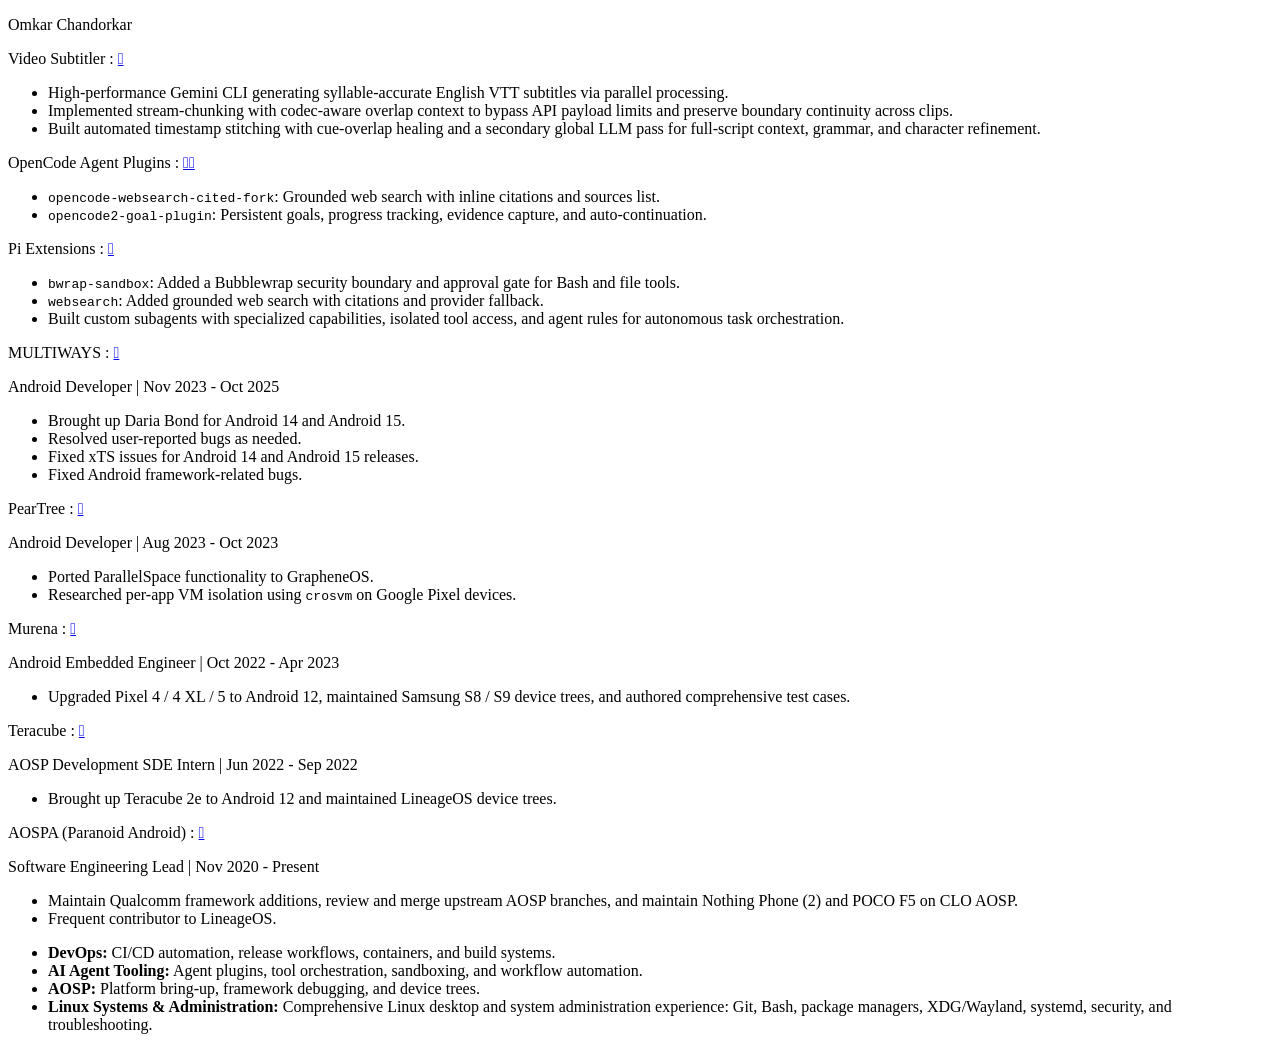
==== index.html @ 1ee194af "Initial commit Signed-off-by: Omkar Chandorkar <gotenksIN@aospa.co>" ====
<!DOCTYPE html><html lang="en"><head><meta charset="utf-8"><meta name="viewport" content="width=device-width, initial-scale=1"></head><body><p>Omkar Chandorkar</p><div><div><p>Video Subtitler : <a href="https://github.com/gotenksIN/video-subtitler"></a></p><ul><li>High-performance Gemini CLI generating syllable-accurate English VTT subtitles via parallel processing.</li><li>Implemented stream-chunking with codec-aware overlap context to bypass API payload limits and preserve boundary continuity across clips.</li><li>Built automated timestamp stitching with cue-overlap healing and a secondary global LLM pass for full-script context, grammar, and character refinement.</li></ul></div><div><p>OpenCode Agent Plugins : <a href="https://github.com/gotenksIN/opencode-websearch-cited-fork"></a><a href="https://github.com/gotenksIN/opencode2-goal-plugin"></a></p><ul><li><code>opencode-websearch-cited-fork</code>: Grounded web search with inline citations and sources list.</li><li><code>opencode2-goal-plugin</code>: Persistent goals, progress tracking, evidence capture, and auto-continuation.</li></ul></div><div><p>Pi Extensions : <a href="https://github.com/gotenksIN/pi-extensions"></a></p><ul><li><code>bwrap-sandbox</code>: Added a Bubblewrap security boundary and approval gate for Bash and file tools.</li><li><code>websearch</code>: Added grounded web search with citations and provider fallback.</li><li>Built custom subagents with specialized capabilities, isolated tool access, and agent rules for autonomous task orchestration.</li></ul></div></div><div><div><p>MULTIWAYS : <a href="https://multiways.io/"></a></p><p>Android Developer | Nov 2023 - Oct 2025</p><ul><li>Brought up Daria Bond for Android 14 and Android 15.</li><li>Resolved user-reported bugs as needed.</li><li>Fixed xTS issues for Android 14 and Android 15 releases.</li><li>Fixed Android framework-related bugs.</li></ul></div><div><p>PearTree : <a href="https://peartree.to/"></a></p><p>Android Developer | Aug 2023 - Oct 2023</p><ul><li>Ported ParallelSpace functionality to GrapheneOS.</li><li>Researched per-app VM isolation using <code>crosvm</code> on Google Pixel devices.</li></ul></div><div><p>Murena : <a href="https://murena.com/"></a></p><p>Android Embedded Engineer | Oct 2022 - Apr 2023</p><ul><li>Upgraded Pixel 4 / 4 XL / 5 to Android 12, maintained Samsung S8 / S9 device trees, and authored comprehensive test cases.</li></ul></div><div><p>Teracube : <a href="https://myteracube.com/"></a></p><p>AOSP Development SDE Intern | Jun 2022 - Sep 2022</p><ul><li>Brought up Teracube 2e to Android 12 and maintained LineageOS device trees.</li></ul></div><div><p>AOSPA (Paranoid Android) : <a href="https://aospa.co/"></a></p><p>Software Engineering Lead | Nov 2020 - Present</p><ul><li>Maintain Qualcomm framework additions, review and merge upstream AOSP branches, and maintain Nothing Phone (2) and POCO F5 on CLO AOSP.</li><li>Frequent contributor to LineageOS.</li></ul></div></div><ul><li><strong>DevOps:</strong> CI/CD automation, release workflows, containers, and build systems.</li><li><strong>AI Agent Tooling:</strong> Agent plugins, tool orchestration, sandboxing, and workflow automation.</li><li><strong>AOSP:</strong> Platform bring-up, framework debugging, and device trees.</li><li><strong>Linux Systems &amp; Administration:</strong> Comprehensive Linux desktop and system administration experience: Git, Bash, package managers, XDG/Wayland, systemd, security, and troubleshooting.</li></ul></body></html>
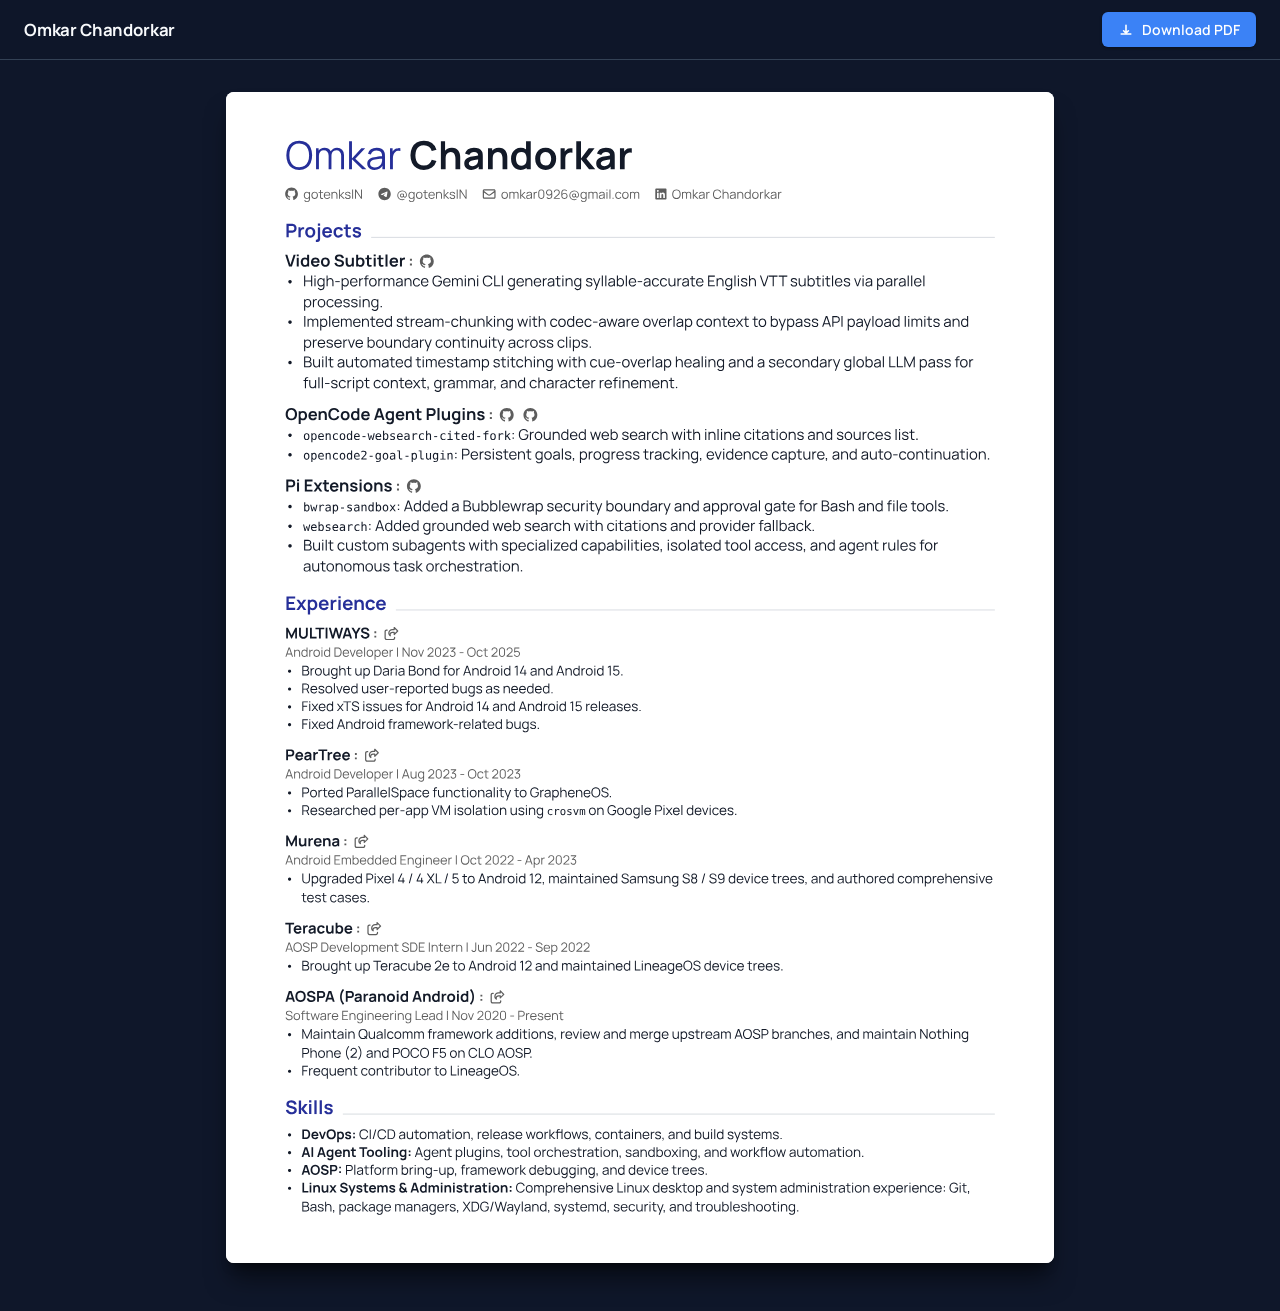
==== commit 116c3532: "Add GitHub Pages deployment workflow and HTML site generator Update build.py to compile SVG and HTML" ====
--- a/index.html
+++ b/index.html
@@ -1 +1,161 @@
-<!DOCTYPE html><html lang="en"><head><meta charset="utf-8"><meta name="viewport" content="width=device-width, initial-scale=1"></head><body><p>Omkar Chandorkar</p><div><div><p>Video Subtitler : <a href="https://github.com/gotenksIN/video-subtitler"></a></p><ul><li>High-performance Gemini CLI generating syllable-accurate English VTT subtitles via parallel processing.</li><li>Implemented stream-chunking with codec-aware overlap context to bypass API payload limits and preserve boundary continuity across clips.</li><li>Built automated timestamp stitching with cue-overlap healing and a secondary global LLM pass for full-script context, grammar, and character refinement.</li></ul></div><div><p>OpenCode Agent Plugins : <a href="https://github.com/gotenksIN/opencode-websearch-cited-fork"></a><a href="https://github.com/gotenksIN/opencode2-goal-plugin"></a></p><ul><li><code>opencode-websearch-cited-fork</code>: Grounded web search with inline citations and sources list.</li><li><code>opencode2-goal-plugin</code>: Persistent goals, progress tracking, evidence capture, and auto-continuation.</li></ul></div><div><p>Pi Extensions : <a href="https://github.com/gotenksIN/pi-extensions"></a></p><ul><li><code>bwrap-sandbox</code>: Added a Bubblewrap security boundary and approval gate for Bash and file tools.</li><li><code>websearch</code>: Added grounded web search with citations and provider fallback.</li><li>Built custom subagents with specialized capabilities, isolated tool access, and agent rules for autonomous task orchestration.</li></ul></div></div><div><div><p>MULTIWAYS : <a href="https://multiways.io/"></a></p><p>Android Developer | Nov 2023 - Oct 2025</p><ul><li>Brought up Daria Bond for Android 14 and Android 15.</li><li>Resolved user-reported bugs as needed.</li><li>Fixed xTS issues for Android 14 and Android 15 releases.</li><li>Fixed Android framework-related bugs.</li></ul></div><div><p>PearTree : <a href="https://peartree.to/"></a></p><p>Android Developer | Aug 2023 - Oct 2023</p><ul><li>Ported ParallelSpace functionality to GrapheneOS.</li><li>Researched per-app VM isolation using <code>crosvm</code> on Google Pixel devices.</li></ul></div><div><p>Murena : <a href="https://murena.com/"></a></p><p>Android Embedded Engineer | Oct 2022 - Apr 2023</p><ul><li>Upgraded Pixel 4 / 4 XL / 5 to Android 12, maintained Samsung S8 / S9 device trees, and authored comprehensive test cases.</li></ul></div><div><p>Teracube : <a href="https://myteracube.com/"></a></p><p>AOSP Development SDE Intern | Jun 2022 - Sep 2022</p><ul><li>Brought up Teracube 2e to Android 12 and maintained LineageOS device trees.</li></ul></div><div><p>AOSPA (Paranoid Android) : <a href="https://aospa.co/"></a></p><p>Software Engineering Lead | Nov 2020 - Present</p><ul><li>Maintain Qualcomm framework additions, review and merge upstream AOSP branches, and maintain Nothing Phone (2) and POCO F5 on CLO AOSP.</li><li>Frequent contributor to LineageOS.</li></ul></div></div><ul><li><strong>DevOps:</strong> CI/CD automation, release workflows, containers, and build systems.</li><li><strong>AI Agent Tooling:</strong> Agent plugins, tool orchestration, sandboxing, and workflow automation.</li><li><strong>AOSP:</strong> Platform bring-up, framework debugging, and device trees.</li><li><strong>Linux Systems &amp; Administration:</strong> Comprehensive Linux desktop and system administration experience: Git, Bash, package managers, XDG/Wayland, systemd, security, and troubleshooting.</li></ul></body></html>+<!DOCTYPE html>
+<html lang="en">
+<head>
+  <meta charset="UTF-8">
+  <meta name="viewport" content="width=device-width, initial-scale=1.0">
+  <title>Omkar Chandorkar — Resume</title>
+  <meta name="description" content="Resume of Omkar Chandorkar — Android Developer & Embedded Systems Engineer">
+  <link rel="preconnect" href="https://fonts.googleapis.com">
+  <link rel="preconnect" href="https://fonts.gstatic.com" crossorigin>
+  <link href="https://fonts.googleapis.com/css2?family=Manrope:wght@400;600;700&display=swap" rel="stylesheet">
+  <style>
+    :root {
+      --bg: #0f172a;
+      --card-bg: #ffffff;
+      --bar-bg: rgba(15, 23, 42, 0.85);
+      --border: #334155;
+      --text: #f8fafc;
+      --muted: #94a3b8;
+      --accent: #3b82f6;
+      --accent-hover: #2563eb;
+    }
+
+    * {
+      box-sizing: border-box;
+      margin: 0;
+      padding: 0;
+    }
+
+    body {
+      font-family: 'Manrope', -apple-system, BlinkMacSystemFont, "Segoe UI", Roboto, sans-serif;
+      background-color: var(--bg);
+      color: var(--text);
+      min-height: 100vh;
+      display: flex;
+      flex-direction: column;
+      align-items: center;
+    }
+
+    /* Fixed top navigation bar */
+    .top-bar {
+      position: sticky;
+      top: 0;
+      width: 100%;
+      background: var(--bar-bg);
+      backdrop-filter: blur(12px);
+      -webkit-backdrop-filter: blur(12px);
+      border-bottom: 1pt solid var(--border);
+      z-index: 100;
+      padding: 0.75rem 1.5rem;
+      display: flex;
+      justify-content: space-between;
+      align-items: center;
+    }
+
+    .brand {
+      font-size: 1.05rem;
+      font-weight: 700;
+      color: var(--text);
+      letter-spacing: -0.01em;
+    }
+
+    .actions {
+      display: flex;
+      gap: 0.75rem;
+      align-items: center;
+    }
+
+    .btn {
+      display: inline-flex;
+      align-items: center;
+      gap: 0.5rem;
+      background-color: var(--accent);
+      color: #ffffff;
+      font-weight: 600;
+      font-size: 0.875rem;
+      padding: 0.5rem 1rem;
+      border-radius: 0.375rem;
+      text-decoration: none;
+      transition: background-color 0.15s ease, transform 0.1s ease;
+      box-shadow: 0 1px 3px rgba(0, 0, 0, 0.3);
+    }
+
+    .btn:hover {
+      background-color: var(--accent-hover);
+      transform: translateY(-1px);
+    }
+
+    .btn svg {
+      width: 16px;
+      height: 16px;
+      fill: currentColor;
+    }
+
+    /* Resume container */
+    .container {
+      width: 100%;
+      max-width: 860px;
+      padding: 2rem 1rem 3rem 1rem;
+      display: flex;
+      justify-content: center;
+    }
+
+    .card {
+      background-color: var(--card-bg);
+      border-radius: 0.5rem;
+      box-shadow: 0 20px 25px -5px rgba(0, 0, 0, 0.5), 0 8px 10px -6px rgba(0, 0, 0, 0.5);
+      width: 100%;
+      overflow: hidden;
+      line-height: 0;
+    }
+
+    .resume-object {
+      width: 100%;
+      height: auto;
+      aspect-ratio: 595.28 / 841.89;
+      border: none;
+      display: block;
+    }
+
+    @media (max-width: 640px) {
+      .top-bar {
+        padding: 0.6em 1rem;
+      }
+      .brand {
+        font-size: 0.95rem;
+      }
+      .btn {
+        padding: 0.4rem 0.75rem;
+        font-size: 0.8rem;
+      }
+      .container {
+        padding: 1rem 0.5rem 2rem 0.5rem;
+      }
+    }
+  </style>
+</head>
+<body>
+
+  <header class="top-bar">
+    <div class="brand">Omkar Chandorkar</div>
+    <div class="actions">
+      <a href="Omkar_Chandorkar.pdf" download="Omkar_Chandorkar.pdf" class="btn">
+        <svg xmlns="http://www.w3.org/2000/svg" viewBox="0 0 20 20" fill="currentColor">
+          <path fill-rule="evenodd" d="M10 3a1 1 0 011 1v7.586l1.293-1.293a1 1 0 011.414 1.414l-3 3a1 1 0 01-1.414 0l-3-3a1 1 0 111.414-1.414L9 11.586V4a1 1 0 011-1z" clip-rule="evenodd" />
+          <path fill-rule="evenodd" d="M3 15a1 1 0 011-1h12a1 1 0 110 2H4a1 1 0 01-1-1z" clip-rule="evenodd" />
+        </svg>
+        Download PDF
+      </a>
+    </div>
+  </header>
+
+  <main class="container">
+    <div class="card">
+      <object data="resume.svg" type="image/svg+xml" class="resume-object" title="Omkar Chandorkar Resume">
+        <p>Your browser does not support vector SVG rendering. You can <a href="Omkar_Chandorkar.pdf">download the PDF resume here</a>.</p>
+      </object>
+    </div>
+  </main>
+
+</body>
+</html>
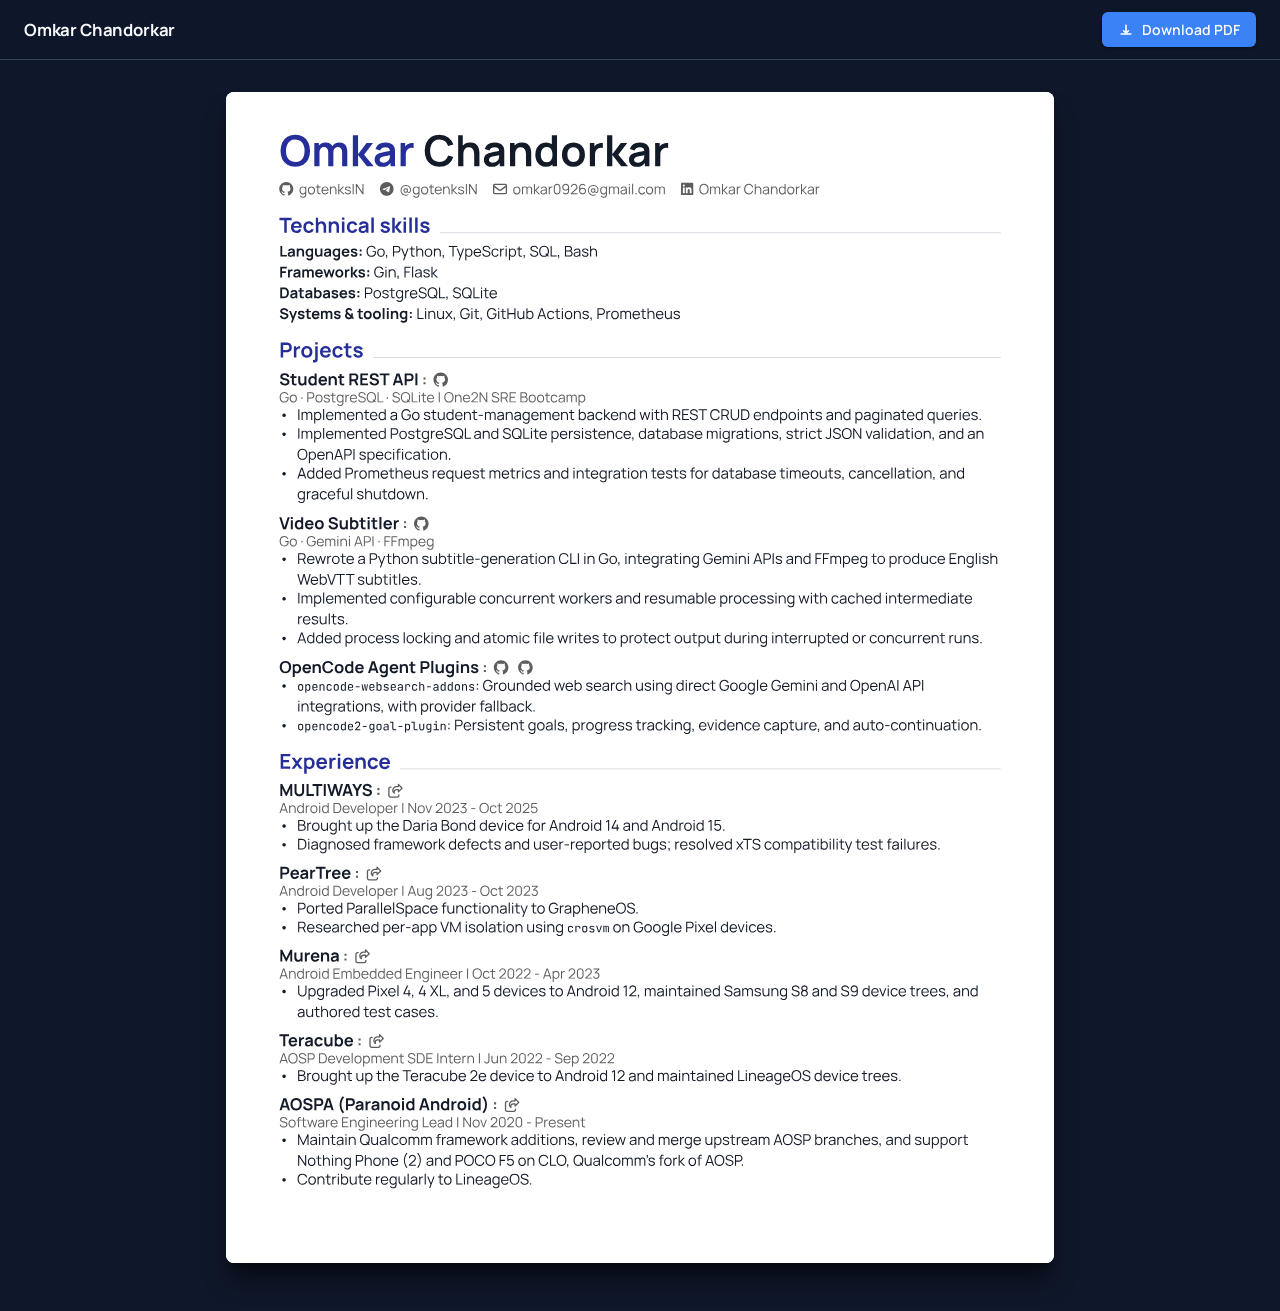
==== commit bcda91f7: "chore: Regen resume Signed-off-by: Omkar Chandorkar <gotenksIN@aospa.co>" ====
--- a/index.html
+++ b/index.html
@@ -4,7 +4,7 @@
   <meta charset="UTF-8">
   <meta name="viewport" content="width=device-width, initial-scale=1.0">
   <title>Omkar Chandorkar — Resume</title>
-  <meta name="description" content="Resume of Omkar Chandorkar — Android Developer & Embedded Systems Engineer">
+  <meta name="description" content="Resume of Omkar Chandorkar — Go Backend Developer & Android Engineer">
   <link rel="preconnect" href="https://fonts.googleapis.com">
   <link rel="preconnect" href="https://fonts.gstatic.com" crossorigin>
   <link href="https://fonts.googleapis.com/css2?family=Manrope:wght@400;600;700&display=swap" rel="stylesheet">
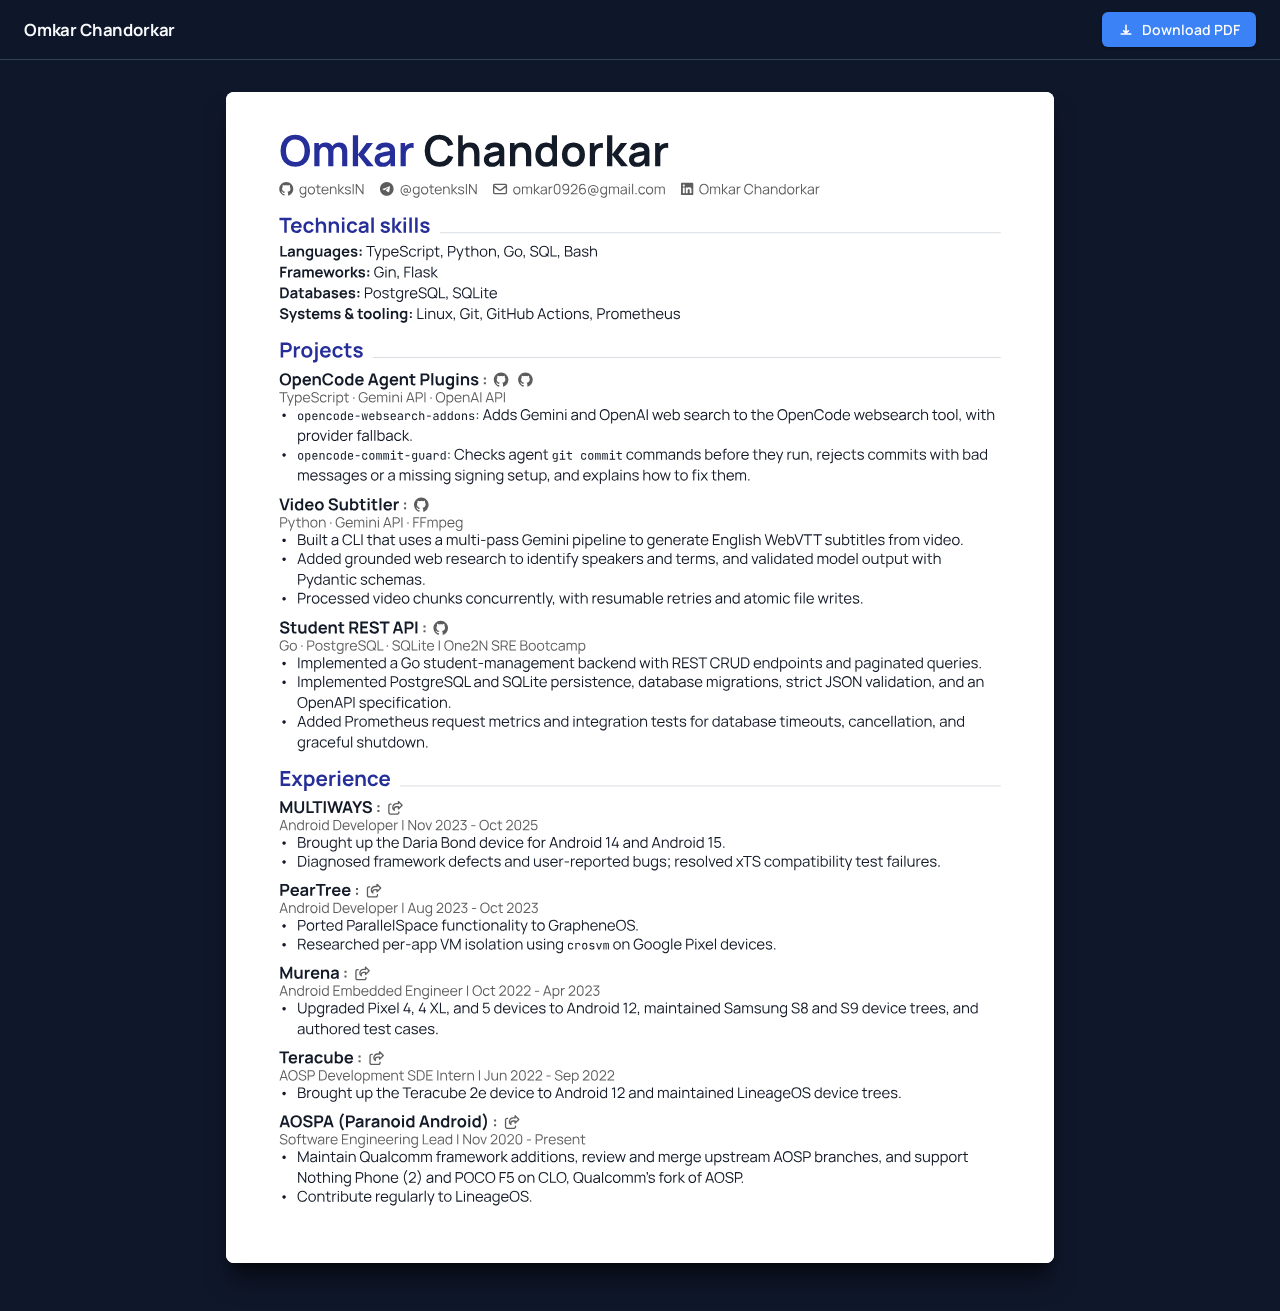
==== commit f6a5e3cb: "resume: Refocus projects on agent tooling List OpenCode Agent Plugins first, then Video Subtitler, t" ====
--- a/index.html
+++ b/index.html
@@ -4,7 +4,7 @@
   <meta charset="UTF-8">
   <meta name="viewport" content="width=device-width, initial-scale=1.0">
   <title>Omkar Chandorkar — Resume</title>
-  <meta name="description" content="Resume of Omkar Chandorkar — Go Backend Developer & Android Engineer">
+  <meta name="description" content="Resume of Omkar Chandorkar — AI Agent Tooling Developer & Android Engineer">
   <link rel="preconnect" href="https://fonts.googleapis.com">
   <link rel="preconnect" href="https://fonts.gstatic.com" crossorigin>
   <link href="https://fonts.googleapis.com/css2?family=Manrope:wght@400;600;700&display=swap" rel="stylesheet">
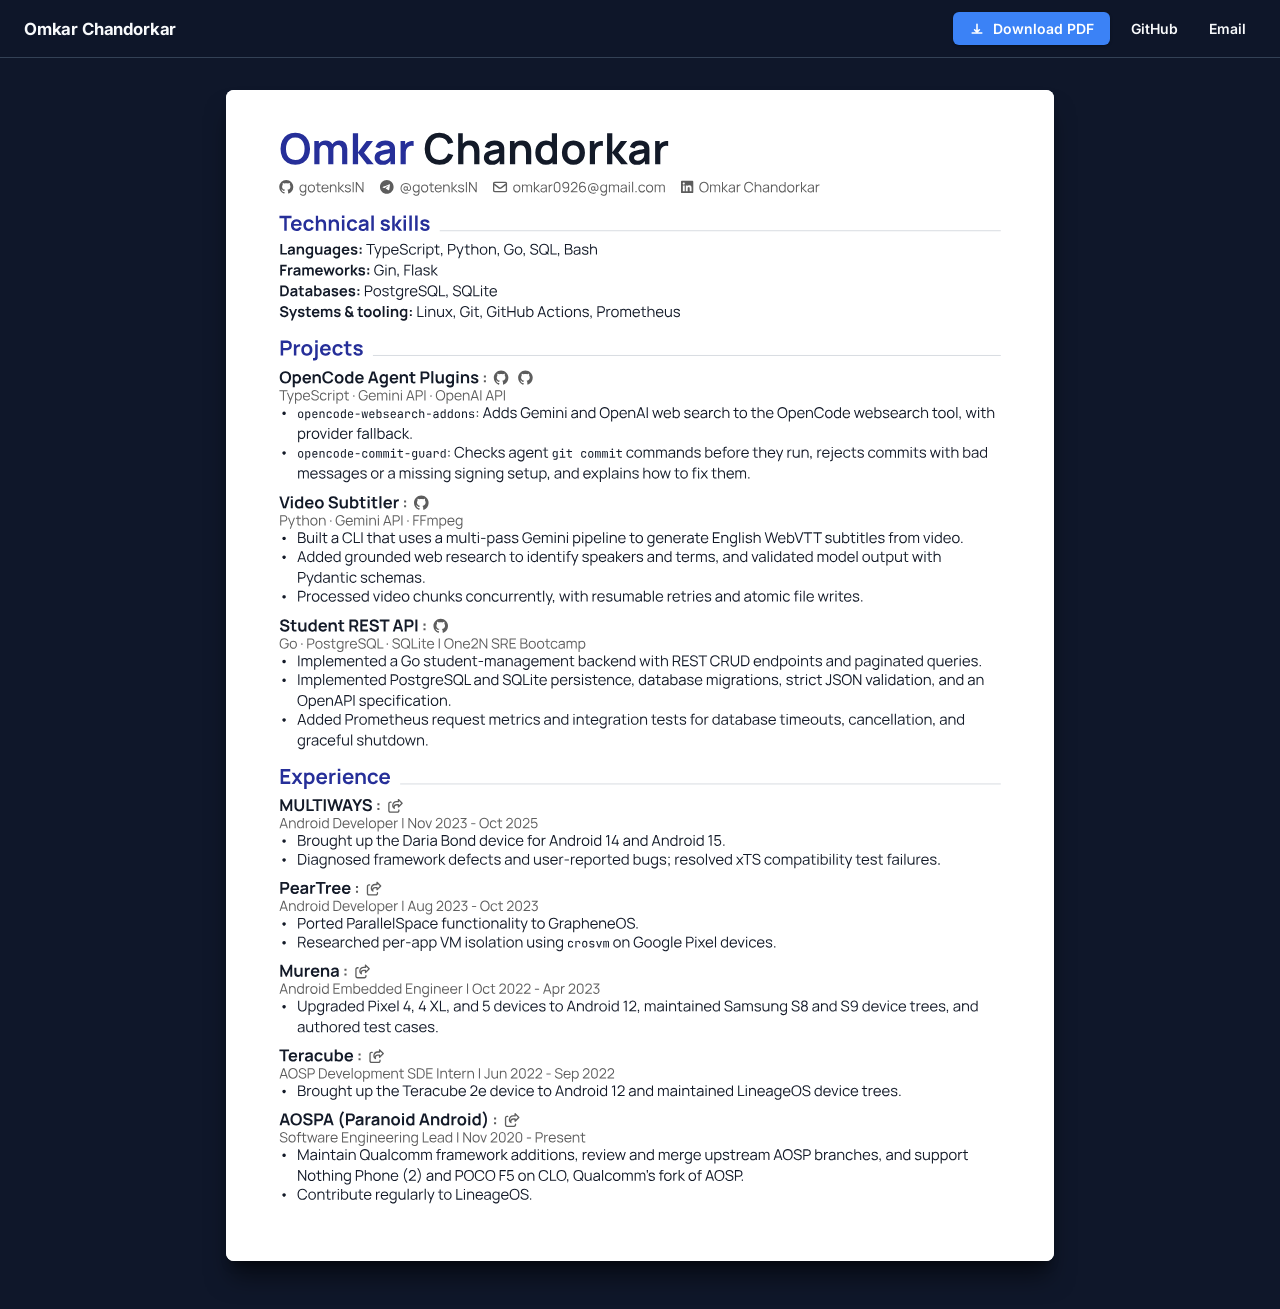
==== commit ff4ec735: "build: Fetch external fonts and modernize web viewer Download Inter and JetBrains Mono release archi" ====
--- a/index.html
+++ b/index.html
@@ -4,10 +4,10 @@
   <meta charset="UTF-8">
   <meta name="viewport" content="width=device-width, initial-scale=1.0">
   <title>Omkar Chandorkar — Resume</title>
-  <meta name="description" content="Resume of Omkar Chandorkar — AI Agent Tooling Developer & Android Engineer">
+  <meta name="description" content="Resume of Omkar Chandorkar — Software Engineer (AI Tooling, Backend & Systems)">
   <link rel="preconnect" href="https://fonts.googleapis.com">
   <link rel="preconnect" href="https://fonts.gstatic.com" crossorigin>
-  <link href="https://fonts.googleapis.com/css2?family=Manrope:wght@400;600;700&display=swap" rel="stylesheet">
+  <link href="https://fonts.googleapis.com/css2?family=Inter:wght@600;700&display=swap" rel="stylesheet">
   <style>
     :root {
       --bg: #0f172a;
@@ -27,7 +27,7 @@
     }
 
     body {
-      font-family: 'Manrope', -apple-system, BlinkMacSystemFont, "Segoe UI", Roboto, sans-serif;
+      font-family: 'Inter', -apple-system, BlinkMacSystemFont, "Segoe UI", Roboto, sans-serif;
       background-color: var(--bg);
       color: var(--text);
       min-height: 100vh;
@@ -44,12 +44,14 @@
       background: var(--bar-bg);
       backdrop-filter: blur(12px);
       -webkit-backdrop-filter: blur(12px);
-      border-bottom: 1pt solid var(--border);
+      border-bottom: 1px solid var(--border);
       z-index: 100;
       padding: 0.75rem 1.5rem;
       display: flex;
       justify-content: space-between;
       align-items: center;
+      gap: 0.75rem;
+      flex-wrap: wrap;
     }
 
     .brand {
@@ -63,6 +65,7 @@
       display: flex;
       gap: 0.75rem;
       align-items: center;
+      flex-wrap: wrap;
     }
 
     .btn {
@@ -85,6 +88,17 @@
       transform: translateY(-1px);
     }
 
+    .btn-secondary {
+      background-color: transparent;
+      box-shadow: none;
+      padding: 0.5rem 0.6rem;
+      color: var(--text);
+    }
+
+    .btn-secondary:hover {
+      background-color: var(--border);
+    }
+
     .btn svg {
       width: 16px;
       height: 16px;
@@ -94,7 +108,7 @@
     /* Resume container */
     .container {
       width: 100%;
-      max-width: 860px;
+      max-width: clamp(860px, 60vw, 1040px);
       padding: 2rem 1rem 3rem 1rem;
       display: flex;
       justify-content: center;
@@ -109,17 +123,15 @@
       line-height: 0;
     }
 
-    .resume-object {
+    .card svg {
       width: 100%;
       height: auto;
-      aspect-ratio: 595.28 / 841.89;
-      border: none;
       display: block;
     }
 
     @media (max-width: 640px) {
       .top-bar {
-        padding: 0.6em 1rem;
+        padding: 0.6rem 1rem;
       }
       .brand {
         font-size: 0.95rem;
@@ -128,8 +140,37 @@
         padding: 0.4rem 0.75rem;
         font-size: 0.8rem;
       }
+      .actions {
+        gap: 0.35rem;
+      }
+      .btn-secondary {
+        padding: 0.4rem 0.5rem;
+      }
       .container {
         padding: 1rem 0.5rem 2rem 0.5rem;
+      }
+    }
+
+    @media print {
+      @page {
+        size: A4;
+        margin: 0;
+      }
+      body {
+        background: white;
+        color: black;
+        min-height: 0;
+      }
+      .top-bar {
+        display: none;
+      }
+      .container {
+        max-width: none;
+        padding: 0;
+      }
+      .card {
+        box-shadow: none;
+        border-radius: 0;
       }
     }
   </style>
@@ -146,14 +187,14 @@
         </svg>
         Download PDF
       </a>
+      <a href="https://github.com/gotenksIN" target="_blank" rel="noopener noreferrer" class="btn btn-secondary">GitHub</a>
+      <a href="mailto:omkar0926@gmail.com" class="btn btn-secondary">Email</a>
     </div>
   </header>
 
   <main class="container">
     <div class="card">
-      <object data="resume.svg" type="image/svg+xml" class="resume-object" title="Omkar Chandorkar Resume">
-        <p>Your browser does not support vector SVG rendering. You can <a href="Omkar_Chandorkar.pdf">download the PDF resume here</a>.</p>
-      </object>
+      <svg viewBox="0 0 595.275590551 841.88976378" width="100%" height="auto" style="display: block" xmlns="http://www.w3.org/2000/svg" xmlns:xlink="http://www.w3.org/1999/xlink" xmlns:h5="http://www.w3.org/1999/xhtml"><path fill="#ffffff" fill-rule="nonzero" d="M 0 0v 841.88976378h 595.275590551v -841.88976378Z "/><g transform="translate(38.267716535 31.181102362)"><g transform="matrix(1 0 0 -1 0 22.176)"><use xlink:href="#g3778242D46647B7A71ABF5AF624BCAAD" x="0" y="0" fill="#262f99" fill-rule="nonzero"/><use xlink:href="#g6998B75B41B2DB8890E2244FC43C71BF" x="23.0846" y="0" fill="#262f99" fill-rule="nonzero"/><use xlink:href="#gFF2B777A458406F3CB0B24F380695A83" x="50.7738" y="0" fill="#262f99" fill-rule="nonzero"/><use xlink:href="#g2D7EF7BC8FDE5081F1E70AA70475D5B8" x="67.3442" y="0" fill="#262f99" fill-rule="nonzero"/><use xlink:href="#g895630E8224B4B953044DA663D60BB4C" x="85.085" y="0" fill="#262f99" fill-rule="nonzero"/></g><g transform="matrix(1 0 0 -1 97.3742 22.176)"><use xlink:href="#g383D656C8E8A51F95CCF0906BD82F474" x="6.27704" y="0" fill="#131a28" fill-rule="nonzero"/><use xlink:href="#g1DA37D6F307C9680E8803816748ED6EF" x="29.13988" y="0" fill="#131a28" fill-rule="nonzero"/><use xlink:href="#g2D7EF7BC8FDE5081F1E70AA70475D5B8" x="48.52232" y="0" fill="#131a28" fill-rule="nonzero"/><use xlink:href="#g890E536B4C63DA864CCF35746440212A" x="66.38016" y="0" fill="#131a28" fill-rule="nonzero"/><use xlink:href="#g43F883A9A9EA6EC7F432CD0A7F2748E1" x="85.5008" y="0" fill="#131a28" fill-rule="nonzero"/><use xlink:href="#g2ED92EEA4E31D0881AA1AC927B74086D" x="104.62144" y="0" fill="#131a28" fill-rule="nonzero"/><use xlink:href="#g895630E8224B4B953044DA663D60BB4C" x="123.77288" y="0" fill="#131a28" fill-rule="nonzero"/><use xlink:href="#gFF2B777A458406F3CB0B24F380695A83" x="136.17912" y="0" fill="#131a28" fill-rule="nonzero"/><use xlink:href="#g2D7EF7BC8FDE5081F1E70AA70475D5B8" x="152.86656" y="0" fill="#131a28" fill-rule="nonzero"/><use xlink:href="#g895630E8224B4B953044DA663D60BB4C" x="170.7244" y="0" fill="#131a28" fill-rule="nonzero"/></g><g transform="matrix(1 0 0 -1 0 42.296)"><use xlink:href="#g42415C869A3DE37F49A2F33DF347C942" x="0" y="0" fill="#5d5d5d" fill-rule="nonzero"/></g><a target="_blank" rel="noopener noreferrer" transform="translate(0 28.7352)" href="https://github.com/gotenksIN" xlink:href="https://github.com/gotenksIN"><rect width="10.12" height="17.0016" fill="transparent" stroke="none"/></a><g transform="matrix(1 0 0 -1 10.12 42.296)"/><a target="_blank" rel="noopener noreferrer" transform="translate(10.12 31.5688)" href="https://github.com/gotenksIN" xlink:href="https://github.com/gotenksIN"><rect width="2.024" height="14.168" fill="transparent" stroke="none"/></a><g transform="matrix(1 0 0 -1 14.144 42.296)"><use xlink:href="#g1A458307D7C37B9AA97448665C8F2169" x="0" y="0" fill="#5d5d5d" fill-rule="nonzero"/><use xlink:href="#gFB71C6EAB7AD174EBE09675E8B32A840" x="5.99104" y="0" fill="#5d5d5d" fill-rule="nonzero"/><use xlink:href="#g4EEE89038F8BA901E41E57FB15D665BB" x="11.97702" y="0" fill="#5d5d5d" fill-rule="nonzero"/><use xlink:href="#gBDE3CF0FC2C0F12191DA17160B79E7DA" x="15.82768" y="0" fill="#5d5d5d" fill-rule="nonzero"/><use xlink:href="#g48EE6279560FE057FC81775B5A3DB1DA" x="21.59102" y="0" fill="#5d5d5d" fill-rule="nonzero"/><use xlink:href="#gE46C7B5342F37C2F36BF3277295E4E3C" x="27.6023" y="0" fill="#5d5d5d" fill-rule="nonzero"/><use xlink:href="#gE67E39B695671DA4261399FCA56F8C7C" x="32.52062" y="0" fill="#5d5d5d" fill-rule="nonzero"/><use xlink:href="#g464CB9CCEC060F2B1DB785204A4B59B5" x="37.83362" y="0" fill="#5d5d5d" fill-rule="nonzero"/><use xlink:href="#g1F53A1CC33330FEDEBDB6C90B01272C2" x="40.19664" y="0" fill="#5d5d5d" fill-rule="nonzero"/></g><a target="_blank" rel="noopener noreferrer" transform="translate(14.144 31.5688)" href="https://github.com/gotenksIN" xlink:href="https://github.com/gotenksIN"><rect width="47.12378" height="14.168" fill="transparent" stroke="none"/></a><g transform="matrix(1 0 0 -1 72.26778 42.296)"><use xlink:href="#gB330D47123B8553C669FABF7C5BE6F6A" x="0" y="0" fill="#5d5d5d" fill-rule="nonzero"/></g><a target="_blank" rel="noopener noreferrer" transform="translate(72.26778 28.7352)" href="https://t.me/gotenksIN" xlink:href="https://t.me/gotenksIN"><rect width="10.12" height="17.0016" fill="transparent" stroke="none"/></a><g transform="matrix(1 0 0 -1 82.38778 42.296)"/><a target="_blank" rel="noopener noreferrer" transform="translate(82.38778 31.5688)" href="https://t.me/gotenksIN" xlink:href="https://t.me/gotenksIN"><rect width="2.024" height="14.168" fill="transparent" stroke="none"/></a><g transform="matrix(1 0 0 -1 86.41178 42.296)"><use xlink:href="#gEBD5B071F89A919EED17DE3BF3FE5FD3" x="0" y="0" fill="#5d5d5d" fill-rule="nonzero"/><use xlink:href="#g1A458307D7C37B9AA97448665C8F2169" x="9.14342" y="0" fill="#5d5d5d" fill-rule="nonzero"/><use xlink:href="#gFB71C6EAB7AD174EBE09675E8B32A840" x="15.13446" y="0" fill="#5d5d5d" fill-rule="nonzero"/><use xlink:href="#g4EEE89038F8BA901E41E57FB15D665BB" x="21.12044" y="0" fill="#5d5d5d" fill-rule="nonzero"/><use xlink:href="#gBDE3CF0FC2C0F12191DA17160B79E7DA" x="24.9711" y="0" fill="#5d5d5d" fill-rule="nonzero"/><use xlink:href="#g48EE6279560FE057FC81775B5A3DB1DA" x="30.73444" y="0" fill="#5d5d5d" fill-rule="nonzero"/><use xlink:href="#gE46C7B5342F37C2F36BF3277295E4E3C" x="36.74572" y="0" fill="#5d5d5d" fill-rule="nonzero"/><use xlink:href="#gE67E39B695671DA4261399FCA56F8C7C" x="41.66404" y="0" fill="#5d5d5d" fill-rule="nonzero"/><use xlink:href="#g464CB9CCEC060F2B1DB785204A4B59B5" x="46.97704" y="0" fill="#5d5d5d" fill-rule="nonzero"/><use xlink:href="#g1F53A1CC33330FEDEBDB6C90B01272C2" x="49.34006" y="0" fill="#5d5d5d" fill-rule="nonzero"/></g><a target="_blank" rel="noopener noreferrer" transform="translate(86.41178 31.5688)" href="https://t.me/gotenksIN" xlink:href="https://t.me/gotenksIN"><rect width="56.2672" height="14.168" fill="transparent" stroke="none"/></a><g transform="matrix(1 0 0 -1 153.67898 42.296)"><use xlink:href="#gB655B96A628A1EBB937544C5876103D1" x="0" y="0" fill="#5d5d5d" fill-rule="nonzero"/></g><a transform="translate(153.67898 28.7352)" href="mailto:omkar0926@gmail.com" xlink:href="mailto:omkar0926@gmail.com"><rect width="10.12" height="17.0016" fill="transparent" stroke="none"/></a><g transform="matrix(1 0 0 -1 163.79898 42.296)"/><a transform="translate(163.79898 31.5688)" href="mailto:omkar0926@gmail.com" xlink:href="mailto:omkar0926@gmail.com"><rect width="2.024" height="14.168" fill="transparent" stroke="none"/></a><g transform="matrix(1 0 0 -1 167.82298 42.296)"><use xlink:href="#gFB71C6EAB7AD174EBE09675E8B32A840" x="0" y="0" fill="#5d5d5d" fill-rule="nonzero"/><use xlink:href="#g430A2E8874F19FB095DB432FA7A37DFA" x="5.98598" y="0" fill="#5d5d5d" fill-rule="nonzero"/><use xlink:href="#gE46C7B5342F37C2F36BF3277295E4E3C" x="14.56774" y="0" fill="#5d5d5d" fill-rule="nonzero"/><use xlink:href="#g826122ECADB911F783637609A61C5729" x="19.58726" y="0" fill="#5d5d5d" fill-rule="nonzero"/><use xlink:href="#g185073C034A8FFF321C4BAB99621A235" x="25.20892" y="0" fill="#5d5d5d" fill-rule="nonzero"/><use xlink:href="#gDC3F9AF0DF47327CCBC27EFF934C888E" x="28.85718" y="0" fill="#5d5d5d" fill-rule="nonzero"/><use xlink:href="#g4B6C8CA12A64D3F91944311F6687142C" x="35.03038" y="0" fill="#5d5d5d" fill-rule="nonzero"/><use xlink:href="#gA6A83A93432C29673D267555220F674C" x="41.30984" y="0" fill="#5d5d5d" fill-rule="nonzero"/><use xlink:href="#gBF4900A03F8C8280EC7E576853A9097A" x="47.07824" y="0" fill="#5d5d5d" fill-rule="nonzero"/><use xlink:href="#gEBD5B071F89A919EED17DE3BF3FE5FD3" x="53.3577" y="0" fill="#5d5d5d" fill-rule="nonzero"/><use xlink:href="#g1A458307D7C37B9AA97448665C8F2169" x="62.50112" y="0" fill="#5d5d5d" fill-rule="nonzero"/><use xlink:href="#g430A2E8874F19FB095DB432FA7A37DFA" x="68.49216" y="0" fill="#5d5d5d" fill-rule="nonzero"/><use xlink:href="#g826122ECADB911F783637609A61C5729" x="77.07392" y="0" fill="#5d5d5d" fill-rule="nonzero"/><use xlink:href="#gA5E996996CD16BA5A449DF2CE3291512" x="82.69558" y="0" fill="#5d5d5d" fill-rule="nonzero"/><use xlink:href="#g1EBACE66610E887DDC1C881E445F6534" x="85.0586" y="0" fill="#5d5d5d" fill-rule="nonzero"/><use xlink:href="#g34259479491A07C7C5767C6C5E102EDD" x="87.42162" y="0" fill="#5d5d5d" fill-rule="nonzero"/><use xlink:href="#g2335610FA1EA01A76256B5059471EE99" x="89.98704" y="0" fill="#5d5d5d" fill-rule="nonzero"/><use xlink:href="#gFB71C6EAB7AD174EBE09675E8B32A840" x="95.43666" y="0" fill="#5d5d5d" fill-rule="nonzero"/><use xlink:href="#g430A2E8874F19FB095DB432FA7A37DFA" x="101.42264" y="0" fill="#5d5d5d" fill-rule="nonzero"/></g><a transform="translate(167.82298 31.5688)" href="mailto:omkar0926@gmail.com" xlink:href="mailto:omkar0926@gmail.com"><rect width="110.0044" height="14.168" fill="transparent" stroke="none"/></a><g transform="matrix(1 0 0 -1 288.82738 42.296)"><use xlink:href="#gF8BBBBA7FBE2241AC063CD36FF0F24E3" x="0" y="0" fill="#5d5d5d" fill-rule="nonzero"/></g><a target="_blank" rel="noopener noreferrer" transform="translate(288.82738 28.7352)" href="https://www.linkedin.com/in/omkarch" xlink:href="https://www.linkedin.com/in/omkarch"><rect width="8.855" height="17.0016" fill="transparent" stroke="none"/></a><g transform="matrix(1 0 0 -1 297.68238 42.296)"/><a target="_blank" rel="noopener noreferrer" transform="translate(297.68238 31.5688)" href="https://www.linkedin.com/in/omkarch" xlink:href="https://www.linkedin.com/in/omkarch"><rect width="2.024" height="14.168" fill="transparent" stroke="none"/></a><g transform="matrix(1 0 0 -1 301.70638 42.296)"><use xlink:href="#gC92BF7B477643BA0DD2B4C06510C4AB" x="0" y="0" fill="#5d5d5d" fill-rule="nonzero"/><use xlink:href="#g430A2E8874F19FB095DB432FA7A37DFA" x="7.32182" y="0" fill="#5d5d5d" fill-rule="nonzero"/><use xlink:href="#gE46C7B5342F37C2F36BF3277295E4E3C" x="15.90358" y="0" fill="#5d5d5d" fill-rule="nonzero"/><use xlink:href="#g826122ECADB911F783637609A61C5729" x="20.9231" y="0" fill="#5d5d5d" fill-rule="nonzero"/><use xlink:href="#g185073C034A8FFF321C4BAB99621A235" x="26.54476" y="0" fill="#5d5d5d" fill-rule="nonzero"/><use xlink:href="#g50428B501EE1C706B934AD1DA3FA0D72" x="32.21702" y="0" fill="#5d5d5d" fill-rule="nonzero"/><use xlink:href="#gBAFEB9470E28F4CEF48AA8AA5F9FC454" x="39.45788" y="0" fill="#5d5d5d" fill-rule="nonzero"/><use xlink:href="#g826122ECADB911F783637609A61C5729" x="45.46916" y="0" fill="#5d5d5d" fill-rule="nonzero"/><use xlink:href="#g48EE6279560FE057FC81775B5A3DB1DA" x="51.09082" y="0" fill="#5d5d5d" fill-rule="nonzero"/><use xlink:href="#gF92A3AB4394A11F7DB14466FD8816285" x="57.06668" y="0" fill="#5d5d5d" fill-rule="nonzero"/><use xlink:href="#gFB71C6EAB7AD174EBE09675E8B32A840" x="63.06278" y="0" fill="#5d5d5d" fill-rule="nonzero"/><use xlink:href="#g185073C034A8FFF321C4BAB99621A235" x="69.04876" y="0" fill="#5d5d5d" fill-rule="nonzero"/><use xlink:href="#gE46C7B5342F37C2F36BF3277295E4E3C" x="72.69702" y="0" fill="#5d5d5d" fill-rule="nonzero"/><use xlink:href="#g826122ECADB911F783637609A61C5729" x="77.71654" y="0" fill="#5d5d5d" fill-rule="nonzero"/><use xlink:href="#g185073C034A8FFF321C4BAB99621A235" x="83.3382" y="0" fill="#5d5d5d" fill-rule="nonzero"/></g><a target="_blank" rel="noopener noreferrer" transform="translate(301.70638 31.5688)" href="https://www.linkedin.com/in/omkarch" xlink:href="https://www.linkedin.com/in/omkarch"><rect width="86.98646" height="14.168" fill="transparent" stroke="none"/></a></g><g transform="translate(38.267716535 90.477102362)"><g transform="matrix(1 0 0 -1 0 10.692)"><use xlink:href="#g41EBFADF7BDBE9092B5E4FE9607CD50C" x="0" y="0" fill="#262f99" fill-rule="nonzero"/><use xlink:href="#g28C11F633B6EE1E42F7B56BD2338B1FA" x="7.818525" y="0" fill="#262f99" fill-rule="nonzero"/><use xlink:href="#g9A5237F2B895366E252936A44421B943" x="16.758225" y="0" fill="#262f99" fill-rule="nonzero"/><use xlink:href="#g4FA59D32A8D10ABF68A94A86FAD4E7F1" x="25.3044" y="0" fill="#262f99" fill-rule="nonzero"/><use xlink:href="#g7F8B3E94BDB57F51690B013942F2F544" x="34.593075" y="0" fill="#262f99" fill-rule="nonzero"/><use xlink:href="#g7CB335869B4A3F009467B5A97516B497" x="43.88175" y="0" fill="#262f99" fill-rule="nonzero"/><use xlink:href="#g9A5237F2B895366E252936A44421B943" x="48.047175" y="0" fill="#262f99" fill-rule="nonzero"/><use xlink:href="#g2349711167BEA3426098B8994F8DB6A7" x="56.467125" y="0" fill="#262f99" fill-rule="nonzero"/><use xlink:href="#g77939F8E7618D39A186249A77CA58C59" x="65.020725" y="0" fill="#262f99" fill-rule="nonzero"/><use xlink:href="#gCD054EAD6A90EA4BCA15588FA5CEC81F" x="72.15615" y="0" fill="#262f99" fill-rule="nonzero"/><use xlink:href="#g4FF54A1A5017ACF55E2E8971969DCF05" x="80.197425" y="0" fill="#262f99" fill-rule="nonzero"/><use xlink:href="#g7CB335869B4A3F009467B5A97516B497" x="88.186725" y="0" fill="#262f99" fill-rule="nonzero"/><use xlink:href="#g77939F8E7618D39A186249A77CA58C59" x="92.35215" y="0" fill="#262f99" fill-rule="nonzero"/><use xlink:href="#g77939F8E7618D39A186249A77CA58C59" x="96.517575" y="0" fill="#262f99" fill-rule="nonzero"/><use xlink:href="#gCD054EAD6A90EA4BCA15588FA5CEC81F" x="100.683" y="0" fill="#262f99" fill-rule="nonzero"/></g><path fill="none" stroke="#d1d5db" stroke-width="0.6" stroke-linecap="butt" stroke-linejoin="miter" stroke-miterlimit="4" transform="translate(115.404275 10.692)" d="M 0 0h 403.33588248"/><g transform="translate(0 20.192)"><g transform="matrix(1 0 0 -1 0 7.6824)"><use xlink:href="#gE3BB01248F5890FB66E21B9042B0640D" x="0" y="0" fill="#131a28" fill-rule="nonzero"/><use xlink:href="#g5CE390BD079923F10EE7D06B305C809" x="5.692445" y="0" fill="#131a28" fill-rule="nonzero"/><use xlink:href="#gFFBAD353853E9374BB8ACF1200BE4380" x="11.838365" y="0" fill="#131a28" fill-rule="nonzero"/><use xlink:href="#g924B727A93107097995DBF29935181DF" x="18.51245" y="0" fill="#131a28" fill-rule="nonzero"/><use xlink:href="#gC433AEDDAF797A97D0481FBED0EB2E31" x="25.08517" y="0" fill="#131a28" fill-rule="nonzero"/><use xlink:href="#g5CE390BD079923F10EE7D06B305C809" x="31.759255" y="0" fill="#131a28" fill-rule="nonzero"/><use xlink:href="#g924B727A93107097995DBF29935181DF" x="37.905175" y="0" fill="#131a28" fill-rule="nonzero"/><use xlink:href="#gA64FB00D2CF88DA9C637CAE0A3924A4C" x="44.477895" y="0" fill="#131a28" fill-rule="nonzero"/><use xlink:href="#g9E888E2462FBABBD9FFE3B38ABE173C9" x="50.901235" y="0" fill="#131a28" fill-rule="nonzero"/><use xlink:href="#g41D9D3B93806C4E8AAA28EA1A8D7E3A4" x="56.67904" y="0" fill="#131a28" fill-rule="nonzero"/></g><g transform="matrix(1 0 0 -1 60.333515 7.6824)"><use xlink:href="#g5DFE2B0805AB82896721EB302497B5EB" x="2.134" y="0" fill="#131a28" fill-rule="nonzero"/><use xlink:href="#gB0F0155521A9553A8B5F125B4FB577DD" x="7.751755" y="0" fill="#131a28" fill-rule="nonzero"/><use xlink:href="#gE5990CCD248DE85DEE7DB3B34A469D7E" x="13.38018" y="0" fill="#131a28" fill-rule="nonzero"/><use xlink:href="#g83F069FF9E56643D6DB27950C61A9653" x="19.69682" y="0" fill="#131a28" fill-rule="nonzero"/><use xlink:href="#gF95FE1330329BCBAAFAB64E9B6F0A3DB" x="25.933435" y="0" fill="#131a28" fill-rule="nonzero"/><use xlink:href="#g1DCC8409D936DB11F8F3FDD3CED0B765" x="32.51149" y="0" fill="#131a28" fill-rule="nonzero"/><use xlink:href="#gB27EB02EED7DA4185FE70D29C7D05167" x="38.417335" y="0" fill="#131a28" fill-rule="nonzero"/><use xlink:href="#gF37A009C9CF6875F882E46D197CF16CA" x="42.26387" y="0" fill="#131a28" fill-rule="nonzero"/><use xlink:href="#gE5990CCD248DE85DEE7DB3B34A469D7E" x="44.755315" y="0" fill="#131a28" fill-rule="nonzero"/><use xlink:href="#g12A5DB7553BCCBFB597AF57AE535B68C" x="51.071955" y="0" fill="#131a28" fill-rule="nonzero"/><use xlink:href="#g66214C6445E09EECDF56B8830FD90CFB" x="55.34529" y="0" fill="#131a28" fill-rule="nonzero"/><use xlink:href="#g7002D949BD70790A5D708FE00111181" x="60.312175" y="0" fill="#131a28" fill-rule="nonzero"/><use xlink:href="#gB0F0155521A9553A8B5F125B4FB577DD" x="66.756855" y="0" fill="#131a28" fill-rule="nonzero"/><use xlink:href="#g12A5DB7553BCCBFB597AF57AE535B68C" x="72.81208" y="0" fill="#131a28" fill-rule="nonzero"/><use xlink:href="#gE967EEBB5A84BFC7A0A6874C731B3895" x="77.085415" y="0" fill="#131a28" fill-rule="nonzero"/><use xlink:href="#gFB6E0FA2B278F8F56371BE1680138624" x="83.423395" y="0" fill="#131a28" fill-rule="nonzero"/><use xlink:href="#g957949BC8A3C4B3655A7D3F8B453BED6" x="89.7347" y="0" fill="#131a28" fill-rule="nonzero"/><use xlink:href="#g66214C6445E09EECDF56B8830FD90CFB" x="96.07268" y="0" fill="#131a28" fill-rule="nonzero"/><use xlink:href="#gB6770CD55B952F5AE09662CBDCA7F2EE" x="101.039565" y="0" fill="#131a28" fill-rule="nonzero"/><use xlink:href="#gFB6E0FA2B278F8F56371BE1680138624" x="108.561915" y="0" fill="#131a28" fill-rule="nonzero"/><use xlink:href="#g66214C6445E09EECDF56B8830FD90CFB" x="114.65982" y="0" fill="#131a28" fill-rule="nonzero"/><use xlink:href="#gF95FE1330329BCBAAFAB64E9B6F0A3DB" x="119.626705" y="0" fill="#131a28" fill-rule="nonzero"/><use xlink:href="#g22A4F987B7850482DB39301CC100043D" x="126.20476" y="0" fill="#131a28" fill-rule="nonzero"/><use xlink:href="#gDC110749367B2A6367F072B10E83BB0E" x="133.924505" y="0" fill="#131a28" fill-rule="nonzero"/><use xlink:href="#g66214C6445E09EECDF56B8830FD90CFB" x="139.37154" y="0" fill="#131a28" fill-rule="nonzero"/><use xlink:href="#g5367DA12FABAAE56449326E62163A85E" x="144.338425" y="0" fill="#131a28" fill-rule="nonzero"/><use xlink:href="#g32CD441B1869D9CF198FB09EA1C592A2" x="150.879135" y="0" fill="#131a28" fill-rule="nonzero"/><use xlink:href="#g1404A0C7F5F3D15AD75ED3C4859607C7" x="156.80632" y="0" fill="#131a28" fill-rule="nonzero"/><use xlink:href="#gE967EEBB5A84BFC7A0A6874C731B3895" x="162.40807" y="0" fill="#131a28" fill-rule="nonzero"/></g><g transform="matrix(1 0 0 -1 0 22.6204)"><use xlink:href="#g5D57C5885AA597FFCA26A49BFA621458" x="0" y="0" fill="#131a28" fill-rule="nonzero"/><use xlink:href="#g453B596211465D97DD6D2243A0490F89" x="5.585745" y="0" fill="#131a28" fill-rule="nonzero"/><use xlink:href="#g5CE390BD079923F10EE7D06B305C809" x="9.7097" y="0" fill="#131a28" fill-rule="nonzero"/><use xlink:href="#gDFF7F16874B3F308744CDB8F222BA7BF" x="15.85562" y="0" fill="#131a28" fill-rule="nonzero"/><use xlink:href="#gA64FB00D2CF88DA9C637CAE0A3924A4C" x="25.357255" y="0" fill="#131a28" fill-rule="nonzero"/><use xlink:href="#g2FBD0644CEE582F074069150F7CBAD0D" x="31.567195" y="0" fill="#131a28" fill-rule="nonzero"/><use xlink:href="#gE34864BACEBAB55B120D7F40E7FDAA28" x="39.91647" y="0" fill="#131a28" fill-rule="nonzero"/><use xlink:href="#g453B596211465D97DD6D2243A0490F89" x="46.51053" y="0" fill="#131a28" fill-rule="nonzero"/><use xlink:href="#g7F4D4F72631C229AF14CE6F2CF3079F5" x="50.76786" y="0" fill="#131a28" fill-rule="nonzero"/><use xlink:href="#g9E888E2462FBABBD9FFE3B38ABE173C9" x="56.40162" y="0" fill="#131a28" fill-rule="nonzero"/><use xlink:href="#g41D9D3B93806C4E8AAA28EA1A8D7E3A4" x="62.179425" y="0" fill="#131a28" fill-rule="nonzero"/></g><g transform="matrix(1 0 0 -1 65.8339 22.6204)"><use xlink:href="#gB6770CD55B952F5AE09662CBDCA7F2EE" x="2.134" y="0" fill="#131a28" fill-rule="nonzero"/><use xlink:href="#gF37A009C9CF6875F882E46D197CF16CA" x="9.65635" y="0" fill="#131a28" fill-rule="nonzero"/><use xlink:href="#g957949BC8A3C4B3655A7D3F8B453BED6" x="12.147795" y="0" fill="#131a28" fill-rule="nonzero"/><use xlink:href="#g66214C6445E09EECDF56B8830FD90CFB" x="18.485775" y="0" fill="#131a28" fill-rule="nonzero"/><use xlink:href="#gD3148B6B243E3529D55155578052124C" x="23.45266" y="0" fill="#131a28" fill-rule="nonzero"/><use xlink:href="#g86685CD01B89D44FF52AC70D2751BAA8" x="28.825005" y="0" fill="#131a28" fill-rule="nonzero"/><use xlink:href="#g32CD441B1869D9CF198FB09EA1C592A2" x="31.31645" y="0" fill="#131a28" fill-rule="nonzero"/><use xlink:href="#g1404A0C7F5F3D15AD75ED3C4859607C7" x="37.243635" y="0" fill="#131a28" fill-rule="nonzero"/><use xlink:href="#gF1D25AD387F38DF750AD7005F100E8AE" x="42.845385" y="0" fill="#131a28" fill-rule="nonzero"/></g><g transform="matrix(1 0 0 -1 0 37.5584)"><use xlink:href="#g511C4F7D9865388FC8E345D5D7CAF93A" x="0" y="0" fill="#131a28" fill-rule="nonzero"/><use xlink:href="#g5CE390BD079923F10EE7D06B305C809" x="7.474335" y="0" fill="#131a28" fill-rule="nonzero"/><use xlink:href="#g48D75327AE50F5CD1C045C943319F0BA" x="13.620255" y="0" fill="#131a28" fill-rule="nonzero"/><use xlink:href="#g5CE390BD079923F10EE7D06B305C809" x="18.240365" y="0" fill="#131a28" fill-rule="nonzero"/><use xlink:href="#g11D96FAF3DB34370366DE6813748AB84" x="24.386285" y="0" fill="#131a28" fill-rule="nonzero"/><use xlink:href="#g5CE390BD079923F10EE7D06B305C809" x="30.959005" y="0" fill="#131a28" fill-rule="nonzero"/><use xlink:href="#g9E888E2462FBABBD9FFE3B38ABE173C9" x="37.104925" y="0" fill="#131a28" fill-rule="nonzero"/><use xlink:href="#gA64FB00D2CF88DA9C637CAE0A3924A4C" x="42.88273" y="0" fill="#131a28" fill-rule="nonzero"/><use xlink:href="#g9E888E2462FBABBD9FFE3B38ABE173C9" x="49.30607" y="0" fill="#131a28" fill-rule="nonzero"/><use xlink:href="#g41D9D3B93806C4E8AAA28EA1A8D7E3A4" x="55.083875" y="0" fill="#131a28" fill-rule="nonzero"/></g><g transform="matrix(1 0 0 -1 58.73835 37.5584)"><use xlink:href="#g7002D949BD70790A5D708FE00111181" x="2.134" y="0" fill="#131a28" fill-rule="nonzero"/><use xlink:href="#gFB6E0FA2B278F8F56371BE1680138624" x="8.57868" y="0" fill="#131a28" fill-rule="nonzero"/><use xlink:href="#g1404A0C7F5F3D15AD75ED3C4859607C7" x="14.836635" y="0" fill="#131a28" fill-rule="nonzero"/><use xlink:href="#g12A5DB7553BCCBFB597AF57AE535B68C" x="20.438385" y="0" fill="#131a28" fill-rule="nonzero"/><use xlink:href="#g9A5605D134AC4EA0A9A3C58A470551E2" x="24.71172" y="0" fill="#131a28" fill-rule="nonzero"/><use xlink:href="#gB27EB02EED7DA4185FE70D29C7D05167" x="31.02836" y="0" fill="#131a28" fill-rule="nonzero"/><use xlink:href="#g83F069FF9E56643D6DB27950C61A9653" x="34.768195" y="0" fill="#131a28" fill-rule="nonzero"/><use xlink:href="#gF95FE1330329BCBAAFAB64E9B6F0A3DB" x="41.00481" y="0" fill="#131a28" fill-rule="nonzero"/><use xlink:href="#g22A4F987B7850482DB39301CC100043D" x="47.582865" y="0" fill="#131a28" fill-rule="nonzero"/><use xlink:href="#gDC110749367B2A6367F072B10E83BB0E" x="55.30261" y="0" fill="#131a28" fill-rule="nonzero"/><use xlink:href="#g66214C6445E09EECDF56B8830FD90CFB" x="60.749645" y="0" fill="#131a28" fill-rule="nonzero"/><use xlink:href="#gF95FE1330329BCBAAFAB64E9B6F0A3DB" x="65.71653" y="0" fill="#131a28" fill-rule="nonzero"/><use xlink:href="#g22A4F987B7850482DB39301CC100043D" x="72.294585" y="0" fill="#131a28" fill-rule="nonzero"/><use xlink:href="#gDC110749367B2A6367F072B10E83BB0E" x="80.01433" y="0" fill="#131a28" fill-rule="nonzero"/><use xlink:href="#gF37A009C9CF6875F882E46D197CF16CA" x="85.461365" y="0" fill="#131a28" fill-rule="nonzero"/><use xlink:href="#g12A5DB7553BCCBFB597AF57AE535B68C" x="87.95281" y="0" fill="#131a28" fill-rule="nonzero"/><use xlink:href="#g83F069FF9E56643D6DB27950C61A9653" x="92.012745" y="0" fill="#131a28" fill-rule="nonzero"/></g><g transform="matrix(1 0 0 -1 0 52.4964)"><use xlink:href="#gA03FEA961239BF77AE81E6BAE73684E2" x="0" y="0" fill="#131a28" fill-rule="nonzero"/><use xlink:href="#g4CF88BE718D7EBB49AE84E745FBEE410" x="6.908825" y="0" fill="#131a28" fill-rule="nonzero"/><use xlink:href="#g9E888E2462FBABBD9FFE3B38ABE173C9" x="12.87869" y="0" fill="#131a28" fill-rule="nonzero"/><use xlink:href="#g48D75327AE50F5CD1C045C943319F0BA" x="18.656495" y="0" fill="#131a28" fill-rule="nonzero"/><use xlink:href="#gA64FB00D2CF88DA9C637CAE0A3924A4C" x="22.98318" y="0" fill="#131a28" fill-rule="nonzero"/><use xlink:href="#gDFF7F16874B3F308744CDB8F222BA7BF" x="29.24647" y="0" fill="#131a28" fill-rule="nonzero"/><use xlink:href="#g9E888E2462FBABBD9FFE3B38ABE173C9" x="38.8388" y="0" fill="#131a28" fill-rule="nonzero"/><use xlink:href="#gB8E0857BE2F20A34CDFF91743F9E90BD" x="46.750605" y="0" fill="#131a28" fill-rule="nonzero"/><use xlink:href="#g48D75327AE50F5CD1C045C943319F0BA" x="56.0175" y="0" fill="#131a28" fill-rule="nonzero"/><use xlink:href="#gE34864BACEBAB55B120D7F40E7FDAA28" x="60.344185" y="0" fill="#131a28" fill-rule="nonzero"/><use xlink:href="#gE34864BACEBAB55B120D7F40E7FDAA28" x="66.938245" y="0" fill="#131a28" fill-rule="nonzero"/><use xlink:href="#gADA9A8FE55B47B16F06C8C588AFDD5A0" x="73.532305" y="0" fill="#131a28" fill-rule="nonzero"/><use xlink:href="#gAB23FBBC8A669681683811044B9D127B" x="76.52524" y="0" fill="#131a28" fill-rule="nonzero"/><use xlink:href="#gFFBAD353853E9374BB8ACF1200BE4380" x="79.518175" y="0" fill="#131a28" fill-rule="nonzero"/><use xlink:href="#g924B727A93107097995DBF29935181DF" x="86.19226" y="0" fill="#131a28" fill-rule="nonzero"/><use xlink:href="#g41D9D3B93806C4E8AAA28EA1A8D7E3A4" x="92.76498" y="0" fill="#131a28" fill-rule="nonzero"/></g><g transform="matrix(1 0 0 -1 96.419455 52.4964)"><use xlink:href="#gDC110749367B2A6367F072B10E83BB0E" x="2.134" y="0" fill="#131a28" fill-rule="nonzero"/><use xlink:href="#gF37A009C9CF6875F882E46D197CF16CA" x="7.581035" y="0" fill="#131a28" fill-rule="nonzero"/><use xlink:href="#g957949BC8A3C4B3655A7D3F8B453BED6" x="10.07248" y="0" fill="#131a28" fill-rule="nonzero"/><use xlink:href="#g34BFD151691C658C86F8CFED32E5BDC3" x="16.41046" y="0" fill="#131a28" fill-rule="nonzero"/><use xlink:href="#g2D0E28196057AF3BBD52D06CD28F845F" x="22.74844" y="0" fill="#131a28" fill-rule="nonzero"/><use xlink:href="#g66214C6445E09EECDF56B8830FD90CFB" x="28.37153" y="0" fill="#131a28" fill-rule="nonzero"/><use xlink:href="#gB6770CD55B952F5AE09662CBDCA7F2EE" x="33.338415" y="0" fill="#131a28" fill-rule="nonzero"/><use xlink:href="#gF37A009C9CF6875F882E46D197CF16CA" x="40.860765" y="0" fill="#131a28" fill-rule="nonzero"/><use xlink:href="#g12A5DB7553BCCBFB597AF57AE535B68C" x="43.35221" y="0" fill="#131a28" fill-rule="nonzero"/><use xlink:href="#g66214C6445E09EECDF56B8830FD90CFB" x="47.625545" y="0" fill="#131a28" fill-rule="nonzero"/><use xlink:href="#gB6770CD55B952F5AE09662CBDCA7F2EE" x="52.59243" y="0" fill="#131a28" fill-rule="nonzero"/><use xlink:href="#gF37A009C9CF6875F882E46D197CF16CA" x="60.11478" y="0" fill="#131a28" fill-rule="nonzero"/><use xlink:href="#g12A5DB7553BCCBFB597AF57AE535B68C" x="62.606225" y="0" fill="#131a28" fill-rule="nonzero"/><use xlink:href="#gA42B69C526CCAB1BCCBF7354E1F3F266" x="66.87956" y="0" fill="#131a28" fill-rule="nonzero"/><use xlink:href="#g34BFD151691C658C86F8CFED32E5BDC3" x="74.183175" y="0" fill="#131a28" fill-rule="nonzero"/><use xlink:href="#g107DAE855A309B002D8786D5CDB39442" x="80.521155" y="0" fill="#131a28" fill-rule="nonzero"/><use xlink:href="#g16EEB412A175A011952A99D2ACC9A931" x="88.971795" y="0" fill="#131a28" fill-rule="nonzero"/><use xlink:href="#g1DCC8409D936DB11F8F3FDD3CED0B765" x="95.73124" y="0" fill="#131a28" fill-rule="nonzero"/><use xlink:href="#g12A5DB7553BCCBFB597AF57AE535B68C" x="101.637085" y="0" fill="#131a28" fill-rule="nonzero"/><use xlink:href="#gF37A009C9CF6875F882E46D197CF16CA" x="105.91042" y="0" fill="#131a28" fill-rule="nonzero"/><use xlink:href="#gFB6E0FA2B278F8F56371BE1680138624" x="108.401865" y="0" fill="#131a28" fill-rule="nonzero"/><use xlink:href="#g957949BC8A3C4B3655A7D3F8B453BED6" x="114.71317" y="0" fill="#131a28" fill-rule="nonzero"/><use xlink:href="#g1404A0C7F5F3D15AD75ED3C4859607C7" x="121.05115" y="0" fill="#131a28" fill-rule="nonzero"/><use xlink:href="#g66214C6445E09EECDF56B8830FD90CFB" x="126.6529" y="0" fill="#131a28" fill-rule="nonzero"/><use xlink:href="#g7002D949BD70790A5D708FE00111181" x="131.619785" y="0" fill="#131a28" fill-rule="nonzero"/><use xlink:href="#gB27EB02EED7DA4185FE70D29C7D05167" x="138.064465" y="0" fill="#131a28" fill-rule="nonzero"/><use xlink:href="#gFB6E0FA2B278F8F56371BE1680138624" x="141.8043" y="0" fill="#131a28" fill-rule="nonzero"/><use xlink:href="#g5D6C7C0A06245484558A45E469BBC51D" x="148.115605" y="0" fill="#131a28" fill-rule="nonzero"/><use xlink:href="#g83F069FF9E56643D6DB27950C61A9653" x="157.12642" y="0" fill="#131a28" fill-rule="nonzero"/><use xlink:href="#g12A5DB7553BCCBFB597AF57AE535B68C" x="163.363035" y="0" fill="#131a28" fill-rule="nonzero"/><use xlink:href="#gE967EEBB5A84BFC7A0A6874C731B3895" x="167.63637" y="0" fill="#131a28" fill-rule="nonzero"/><use xlink:href="#g83F069FF9E56643D6DB27950C61A9653" x="173.97435" y="0" fill="#131a28" fill-rule="nonzero"/><use xlink:href="#g34BFD151691C658C86F8CFED32E5BDC3" x="180.210965" y="0" fill="#131a28" fill-rule="nonzero"/><use xlink:href="#g1404A0C7F5F3D15AD75ED3C4859607C7" x="186.548945" y="0" fill="#131a28" fill-rule="nonzero"/></g></g></g><g transform="translate(38.267716535 180.165502362)"><g transform="matrix(1 0 0 -1 0 10.692)"><use xlink:href="#g23943F9534FE2C5385CE2DD48616D01E" x="0" y="0" fill="#262f99" fill-rule="nonzero"/><use xlink:href="#g88554FCC6DA1DAB7D766859515DFD9B4" x="9.481725" y="0" fill="#262f99" fill-rule="nonzero"/><use xlink:href="#g5F062142A92EBA807A9CE8CBD96BBAD" x="15.258375" y="0" fill="#262f99" fill-rule="nonzero"/><use xlink:href="#g2CA613F019B6B57005EC541A06F80F06" x="24.435675" y="0" fill="#262f99" fill-rule="nonzero"/><use xlink:href="#g28C11F633B6EE1E42F7B56BD2338B1FA" x="28.7199" y="0" fill="#262f99" fill-rule="nonzero"/><use xlink:href="#g9A5237F2B895366E252936A44421B943" x="37.6596" y="0" fill="#262f99" fill-rule="nonzero"/><use xlink:href="#g1D056449F17A71AD31E4F467282AD926" x="46.205775" y="0" fill="#262f99" fill-rule="nonzero"/><use xlink:href="#gCD054EAD6A90EA4BCA15588FA5CEC81F" x="52.635825" y="0" fill="#262f99" fill-rule="nonzero"/></g><path fill="none" stroke="#d1d5db" stroke-width="0.6" stroke-linecap="butt" stroke-linejoin="miter" stroke-miterlimit="4" transform="translate(67.3571 10.692)" d="M 0 0h 451.38305748"/><g transform="translate(0 20.192)"><g transform="matrix(1 0 0 -1 0 10.5)"><use xlink:href="#g7633C390CD0D501B3A2CE5E691B9A1D0" x="0" y="0" fill="#131a28" fill-rule="nonzero"/><use xlink:href="#gDF3D6D1D2621BE2C12070AE25D49773B" x="8.90406" y="0" fill="#131a28" fill-rule="nonzero"/><use xlink:href="#gCB3C4211BBBA00E40E040E7028DD0B66" x="16.22214" y="0" fill="#131a28" fill-rule="nonzero"/><use xlink:href="#g7F43514C0195AF3A2FC90CA69391CB10" x="23.1957" y="0" fill="#131a28" fill-rule="nonzero"/><use xlink:href="#gCA70F58754EA5DCCCCBC8037D04EC062" x="30.62664" y="0" fill="#131a28" fill-rule="nonzero"/><use xlink:href="#gE572DA91B55BE0D989741A598A84E677" x="39.40002" y="0" fill="#131a28" fill-rule="nonzero"/><use xlink:href="#gC0D4A09FE94987D089587673EFB67D87" x="46.74186" y="0" fill="#131a28" fill-rule="nonzero"/><use xlink:href="#gCB3C4211BBBA00E40E040E7028DD0B66" x="54.07182" y="0" fill="#131a28" fill-rule="nonzero"/><use xlink:href="#g51E587FD94DDEF81EEF6B543EFE4CBB9" x="63.59958" y="0" fill="#131a28" fill-rule="nonzero"/><use xlink:href="#g6E57F931A6D2C4E32716AC6F3A986315" x="71.56512" y="0" fill="#131a28" fill-rule="nonzero"/><use xlink:href="#gCB3C4211BBBA00E40E040E7028DD0B66" x="78.8832" y="0" fill="#131a28" fill-rule="nonzero"/><use xlink:href="#g7F43514C0195AF3A2FC90CA69391CB10" x="85.85676" y="0" fill="#131a28" fill-rule="nonzero"/><use xlink:href="#g6B9C8CAFBF8A5D3459C7AA4CF944432C" x="93.2877" y="0" fill="#131a28" fill-rule="nonzero"/><use xlink:href="#gFD1C51597DAB5347FD256D9BDB31EC16" x="100.80774" y="0" fill="#131a28" fill-rule="nonzero"/><use xlink:href="#g6E295626193C4AA5FC8C0BE87E496515" x="108.39312" y="0" fill="#131a28" fill-rule="nonzero"/><use xlink:href="#g936B2626C6F5012809D499DFC40EAA69" x="111.72546" y="0" fill="#131a28" fill-rule="nonzero"/><use xlink:href="#g6E57F931A6D2C4E32716AC6F3A986315" x="119.1564" y="0" fill="#131a28" fill-rule="nonzero"/><use xlink:href="#gB3150AE624BDA16E3F3B93E34252A60E" x="126.47448" y="0" fill="#131a28" fill-rule="nonzero"/><use xlink:href="#g7F43514C0195AF3A2FC90CA69391CB10" x="129.80682" y="0" fill="#131a28" fill-rule="nonzero"/><use xlink:href="#g3F95856A1C9E4279946B2EC494ADC2BA" x="137.23776" y="0" fill="#131a28" fill-rule="nonzero"/></g><g transform="matrix(1 0 0 -1 143.67078 10.5)"/><g transform="matrix(1 0 0 -1 145.80478 10.5)"><use xlink:href="#g3824EAE6C162E526FD3AA9900CFA0209" x="0" y="0" fill="#5d5d5d" fill-rule="nonzero"/></g><g transform="matrix(1 0 0 -1 154.24968 10.5)"><use xlink:href="#g652442164F94431E988F921F18E0C5D7" x="0" y="0" fill="#5d5d5d" fill-rule="nonzero"/></g><a target="_blank" rel="noopener noreferrer" transform="translate(154.24968 -3.57)" href="https://github.com/gotenksIN/opencode-websearch-addons" xlink:href="https://github.com/gotenksIN/opencode-websearch-addons"><rect width="10.5" height="17.64" fill="transparent" stroke="none"/></a><g transform="matrix(1 0 0 -1 171.74968 10.5)"><use xlink:href="#g652442164F94431E988F921F18E0C5D7" x="0" y="0" fill="#5d5d5d" fill-rule="nonzero"/></g><a target="_blank" rel="noopener noreferrer" transform="translate(171.74968 -3.57)" href="https://github.com/gotenksIN/opencode-commit-guard" xlink:href="https://github.com/gotenksIN/opencode-commit-guard"><rect width="10.5" height="17.64" fill="transparent" stroke="none"/></a><g transform="matrix(1 0 0 -1 0 22.7864)"><use xlink:href="#g220DBAEBA4C914F69D5A757485E66AF4" x="0" y="0" fill="#5d5d5d" fill-rule="nonzero"/><use xlink:href="#g6B4A09B3A11340BFA97A8DCDA4A53F9B" x="5.32818" y="0" fill="#5d5d5d" fill-rule="nonzero"/><use xlink:href="#g3FC324AB31BC201F542310F01440DFFB" x="10.66648" y="0" fill="#5d5d5d" fill-rule="nonzero"/><use xlink:href="#gBDE3CF0FC2C0F12191DA17160B79E7DA" x="16.65752" y="0" fill="#5d5d5d" fill-rule="nonzero"/><use xlink:href="#gAB90E4384648A5FDFD83AF25F4C731EC" x="22.57266" y="0" fill="#5d5d5d" fill-rule="nonzero"/><use xlink:href="#g2335610FA1EA01A76256B5059471EE99" x="28.81164" y="0" fill="#5d5d5d" fill-rule="nonzero"/><use xlink:href="#g185073C034A8FFF321C4BAB99621A235" x="34.41306" y="0" fill="#5d5d5d" fill-rule="nonzero"/><use xlink:href="#gA5E996996CD16BA5A449DF2CE3291512" x="38.06132" y="0" fill="#5d5d5d" fill-rule="nonzero"/><use xlink:href="#g3FC324AB31BC201F542310F01440DFFB" x="40.42434" y="0" fill="#5d5d5d" fill-rule="nonzero"/><use xlink:href="#g4EEE89038F8BA901E41E57FB15D665BB" x="46.41538" y="0" fill="#5d5d5d" fill-rule="nonzero"/><use xlink:href="#gF4021EF686AD37968ED001CDE55607C7" x="52.49244" y="0" fill="#5d5d5d" fill-rule="nonzero"/><use xlink:href="#g6F3CA22F54BE7B013285A60167305A8" x="56.80862" y="0" fill="#5d5d5d" fill-rule="nonzero"/><use xlink:href="#gBDE3CF0FC2C0F12191DA17160B79E7DA" x="63.94322" y="0" fill="#5d5d5d" fill-rule="nonzero"/><use xlink:href="#g430A2E8874F19FB095DB432FA7A37DFA" x="69.70656" y="0" fill="#5d5d5d" fill-rule="nonzero"/><use xlink:href="#gA5E996996CD16BA5A449DF2CE3291512" x="78.28832" y="0" fill="#5d5d5d" fill-rule="nonzero"/><use xlink:href="#g48EE6279560FE057FC81775B5A3DB1DA" x="80.65134" y="0" fill="#5d5d5d" fill-rule="nonzero"/><use xlink:href="#gA5E996996CD16BA5A449DF2CE3291512" x="86.66262" y="0" fill="#5d5d5d" fill-rule="nonzero"/><use xlink:href="#g6E50933A62624CDCA83F93983EB635C3" x="91.04964" y="0" fill="#5d5d5d" fill-rule="nonzero"/><use xlink:href="#g80FA3E1B65597A3168DEDD49D8335478" x="97.46066" y="0" fill="#5d5d5d" fill-rule="nonzero"/><use xlink:href="#g464CB9CCEC060F2B1DB785204A4B59B5" x="103.57314" y="0" fill="#5d5d5d" fill-rule="nonzero"/><use xlink:href="#gF4021EF686AD37968ED001CDE55607C7" x="107.96016" y="0" fill="#5d5d5d" fill-rule="nonzero"/><use xlink:href="#gC92BF7B477643BA0DD2B4C06510C4AB" x="112.27634" y="0" fill="#5d5d5d" fill-rule="nonzero"/><use xlink:href="#g3FC324AB31BC201F542310F01440DFFB" x="119.59816" y="0" fill="#5d5d5d" fill-rule="nonzero"/><use xlink:href="#gBDE3CF0FC2C0F12191DA17160B79E7DA" x="125.5892" y="0" fill="#5d5d5d" fill-rule="nonzero"/><use xlink:href="#g48EE6279560FE057FC81775B5A3DB1DA" x="131.35254" y="0" fill="#5d5d5d" fill-rule="nonzero"/><use xlink:href="#g6E50933A62624CDCA83F93983EB635C3" x="137.36382" y="0" fill="#5d5d5d" fill-rule="nonzero"/><use xlink:href="#g464CB9CCEC060F2B1DB785204A4B59B5" x="143.77484" y="0" fill="#5d5d5d" fill-rule="nonzero"/><use xlink:href="#g6E50933A62624CDCA83F93983EB635C3" x="148.16186" y="0" fill="#5d5d5d" fill-rule="nonzero"/><use xlink:href="#g80FA3E1B65597A3168DEDD49D8335478" x="154.57288" y="0" fill="#5d5d5d" fill-rule="nonzero"/><use xlink:href="#g464CB9CCEC060F2B1DB785204A4B59B5" x="160.68536" y="0" fill="#5d5d5d" fill-rule="nonzero"/></g><g transform="matrix(1 0 0 -1 0 35.4688)"><use xlink:href="#gFEC69CBD2A296B6C62D58D140090C2F7" x="0" y="0" fill="#131a28" fill-rule="nonzero"/></g><g transform="matrix(1 0 0 -1 12.841345 35.4688)"><use xlink:href="#gA7A5CCF7782D2C13B8003BF791705AE8" x="0" y="0" fill="#131a28" fill-rule="nonzero"/><use xlink:href="#gF720B06A46A85CB69478171B0FC0FAA5" x="5.1216" y="0" fill="#131a28" fill-rule="nonzero"/><use xlink:href="#gE5BD1156A40AB7D3D7C80A1AE8352834" x="10.2432" y="0" fill="#131a28" fill-rule="nonzero"/><use xlink:href="#gC55D3E2961BE62A33AB4AF1D5FDBEDF1" x="15.3648" y="0" fill="#131a28" fill-rule="nonzero"/><use xlink:href="#gA09A07FF5161F350586CE721CDA84F1D" x="20.4864" y="0" fill="#131a28" fill-rule="nonzero"/><use xlink:href="#gA7A5CCF7782D2C13B8003BF791705AE8" x="25.608" y="0" fill="#131a28" fill-rule="nonzero"/><use xlink:href="#g19FCCD3373D54228187DE8CCB3FCC225" x="30.7296" y="0" fill="#131a28" fill-rule="nonzero"/><use xlink:href="#gE5BD1156A40AB7D3D7C80A1AE8352834" x="35.8512" y="0" fill="#131a28" fill-rule="nonzero"/><use xlink:href="#gAEBBC1E1A5988CB7437E74BED8762B0E" x="40.9728" y="0" fill="#131a28" fill-rule="nonzero"/><use xlink:href="#gD4A502417E8DD93830791C9A7428AD5C" x="46.0944" y="0" fill="#131a28" fill-rule="nonzero"/><use xlink:href="#gE5BD1156A40AB7D3D7C80A1AE8352834" x="51.216" y="0" fill="#131a28" fill-rule="nonzero"/><use xlink:href="#g16DCFBD63FFF57806407A6731A59D58F" x="56.3376" y="0" fill="#131a28" fill-rule="nonzero"/><use xlink:href="#gD38892FAD1535088323850754DCFBD40" x="61.4592" y="0" fill="#131a28" fill-rule="nonzero"/><use xlink:href="#gE5BD1156A40AB7D3D7C80A1AE8352834" x="66.5808" y="0" fill="#131a28" fill-rule="nonzero"/><use xlink:href="#gCDAFC07540C7B5F30A644EA18679BA" x="71.7024" y="0" fill="#131a28" fill-rule="nonzero"/><use xlink:href="#g57FEAD441F2D0DDC54A0FA86EBC1DD2D" x="76.824" y="0" fill="#131a28" fill-rule="nonzero"/><use xlink:href="#gA09A07FF5161F350586CE721CDA84F1D" x="81.9456" y="0" fill="#131a28" fill-rule="nonzero"/><use xlink:href="#gCC231E308BD194B39A5D4AE41D183AFF" x="87.0672" y="0" fill="#131a28" fill-rule="nonzero"/><use xlink:href="#gAEBBC1E1A5988CB7437E74BED8762B0E" x="92.1888" y="0" fill="#131a28" fill-rule="nonzero"/><use xlink:href="#gCDAFC07540C7B5F30A644EA18679BA" x="97.3104" y="0" fill="#131a28" fill-rule="nonzero"/><use xlink:href="#g19FCCD3373D54228187DE8CCB3FCC225" x="102.432" y="0" fill="#131a28" fill-rule="nonzero"/><use xlink:href="#g19FCCD3373D54228187DE8CCB3FCC225" x="107.5536" y="0" fill="#131a28" fill-rule="nonzero"/><use xlink:href="#gA7A5CCF7782D2C13B8003BF791705AE8" x="112.6752" y="0" fill="#131a28" fill-rule="nonzero"/><use xlink:href="#gC55D3E2961BE62A33AB4AF1D5FDBEDF1" x="117.7968" y="0" fill="#131a28" fill-rule="nonzero"/><use xlink:href="#gD38892FAD1535088323850754DCFBD40" x="122.9184" y="0" fill="#131a28" fill-rule="nonzero"/></g><g transform="matrix(1 0 0 -1 140.881345 35.4688)"><use xlink:href="#g116460A8A95C22FFD2E8ABE5E915CB07" x="0" y="0" fill="#131a28" fill-rule="nonzero"/><use xlink:href="#g16EEB412A175A011952A99D2ACC9A931" x="5.32433" y="0" fill="#131a28" fill-rule="nonzero"/><use xlink:href="#g5B3C7AFC8449352A0AF1183AD297635A" x="12.083775" y="0" fill="#131a28" fill-rule="nonzero"/><use xlink:href="#g5B3C7AFC8449352A0AF1183AD297635A" x="18.40575" y="0" fill="#131a28" fill-rule="nonzero"/><use xlink:href="#g1404A0C7F5F3D15AD75ED3C4859607C7" x="24.727725" y="0" fill="#131a28" fill-rule="nonzero"/><use xlink:href="#gB6770CD55B952F5AE09662CBDCA7F2EE" x="32.463475" y="0" fill="#131a28" fill-rule="nonzero"/><use xlink:href="#g83F069FF9E56643D6DB27950C61A9653" x="39.985825" y="0" fill="#131a28" fill-rule="nonzero"/><use xlink:href="#g5D6C7C0A06245484558A45E469BBC51D" x="46.06239" y="0" fill="#131a28" fill-rule="nonzero"/><use xlink:href="#gF37A009C9CF6875F882E46D197CF16CA" x="55.11055" y="0" fill="#131a28" fill-rule="nonzero"/><use xlink:href="#g957949BC8A3C4B3655A7D3F8B453BED6" x="57.601995" y="0" fill="#131a28" fill-rule="nonzero"/><use xlink:href="#gF37A009C9CF6875F882E46D197CF16CA" x="63.939975" y="0" fill="#131a28" fill-rule="nonzero"/><use xlink:href="#g32CD441B1869D9CF198FB09EA1C592A2" x="68.56542" y="0" fill="#131a28" fill-rule="nonzero"/><use xlink:href="#g957949BC8A3C4B3655A7D3F8B453BED6" x="74.492605" y="0" fill="#131a28" fill-rule="nonzero"/><use xlink:href="#g5B3C7AFC8449352A0AF1183AD297635A" x="80.79324" y="0" fill="#131a28" fill-rule="nonzero"/><use xlink:href="#g55E2B35E8BAA55D005EAD8BB02FBFC3F" x="89.249215" y="0" fill="#131a28" fill-rule="nonzero"/><use xlink:href="#gE5990CCD248DE85DEE7DB3B34A469D7E" x="96.96896" y="0" fill="#131a28" fill-rule="nonzero"/><use xlink:href="#g83F069FF9E56643D6DB27950C61A9653" x="103.2856" y="0" fill="#131a28" fill-rule="nonzero"/><use xlink:href="#g957949BC8A3C4B3655A7D3F8B453BED6" x="109.362165" y="0" fill="#131a28" fill-rule="nonzero"/><use xlink:href="#g16EEB412A175A011952A99D2ACC9A931" x="115.700145" y="0" fill="#131a28" fill-rule="nonzero"/><use xlink:href="#g30B3AE9B05D553896E15550DDFED1551" x="122.45959" y="0" fill="#131a28" fill-rule="nonzero"/><use xlink:href="#g12388CB6ADFFAFA47D8B8F24C6F00D6D" x="127.085035" y="0" fill="#131a28" fill-rule="nonzero"/><use xlink:href="#g83F069FF9E56643D6DB27950C61A9653" x="135.06086" y="0" fill="#131a28" fill-rule="nonzero"/><use xlink:href="#g107DAE855A309B002D8786D5CDB39442" x="141.297475" y="0" fill="#131a28" fill-rule="nonzero"/><use xlink:href="#g1404A0C7F5F3D15AD75ED3C4859607C7" x="149.748115" y="0" fill="#131a28" fill-rule="nonzero"/><use xlink:href="#g83F069FF9E56643D6DB27950C61A9653" x="155.349865" y="0" fill="#131a28" fill-rule="nonzero"/><use xlink:href="#g32CD441B1869D9CF198FB09EA1C592A2" x="161.47978" y="0" fill="#131a28" fill-rule="nonzero"/><use xlink:href="#gB27EB02EED7DA4185FE70D29C7D05167" x="167.406965" y="0" fill="#131a28" fill-rule="nonzero"/><use xlink:href="#g1DCC8409D936DB11F8F3FDD3CED0B765" x="171.1468" y="0" fill="#131a28" fill-rule="nonzero"/><use xlink:href="#gE967EEBB5A84BFC7A0A6874C731B3895" x="177.052645" y="0" fill="#131a28" fill-rule="nonzero"/><use xlink:href="#g12A5DB7553BCCBFB597AF57AE535B68C" x="185.524625" y="0" fill="#131a28" fill-rule="nonzero"/><use xlink:href="#gFB6E0FA2B278F8F56371BE1680138624" x="189.58456" y="0" fill="#131a28" fill-rule="nonzero"/><use xlink:href="#g12A5DB7553BCCBFB597AF57AE535B68C" x="198.029865" y="0" fill="#131a28" fill-rule="nonzero"/><use xlink:href="#gE967EEBB5A84BFC7A0A6874C731B3895" x="202.3032" y="0" fill="#131a28" fill-rule="nonzero"/><use xlink:href="#g83F069FF9E56643D6DB27950C61A9653" x="208.64118" y="0" fill="#131a28" fill-rule="nonzero"/><use xlink:href="#g55E2B35E8BAA55D005EAD8BB02FBFC3F" x="217.011795" y="0" fill="#131a28" fill-rule="nonzero"/><use xlink:href="#gE5990CCD248DE85DEE7DB3B34A469D7E" x="224.73154" y="0" fill="#131a28" fill-rule="nonzero"/><use xlink:href="#g83F069FF9E56643D6DB27950C61A9653" x="231.04818" y="0" fill="#131a28" fill-rule="nonzero"/><use xlink:href="#g957949BC8A3C4B3655A7D3F8B453BED6" x="237.124745" y="0" fill="#131a28" fill-rule="nonzero"/><use xlink:href="#g67F97D221318030C5F06B0307417CA27" x="243.462725" y="0" fill="#131a28" fill-rule="nonzero"/><use xlink:href="#gFB6E0FA2B278F8F56371BE1680138624" x="251.09711" y="0" fill="#131a28" fill-rule="nonzero"/><use xlink:href="#g5B3C7AFC8449352A0AF1183AD297635A" x="257.408415" y="0" fill="#131a28" fill-rule="nonzero"/><use xlink:href="#g83F069FF9E56643D6DB27950C61A9653" x="263.73039" y="0" fill="#131a28" fill-rule="nonzero"/><use xlink:href="#g12388CB6ADFFAFA47D8B8F24C6F00D6D" x="272.101005" y="0" fill="#131a28" fill-rule="nonzero"/><use xlink:href="#g83F069FF9E56643D6DB27950C61A9653" x="280.07683" y="0" fill="#131a28" fill-rule="nonzero"/><use xlink:href="#g107DAE855A309B002D8786D5CDB39442" x="286.313445" y="0" fill="#131a28" fill-rule="nonzero"/><use xlink:href="#g1404A0C7F5F3D15AD75ED3C4859607C7" x="292.576735" y="0" fill="#131a28" fill-rule="nonzero"/><use xlink:href="#g83F069FF9E56643D6DB27950C61A9653" x="298.178485" y="0" fill="#131a28" fill-rule="nonzero"/><use xlink:href="#g32CD441B1869D9CF198FB09EA1C592A2" x="304.3084" y="0" fill="#131a28" fill-rule="nonzero"/><use xlink:href="#gB27EB02EED7DA4185FE70D29C7D05167" x="310.235585" y="0" fill="#131a28" fill-rule="nonzero"/><use xlink:href="#g1DCC8409D936DB11F8F3FDD3CED0B765" x="313.97542" y="0" fill="#131a28" fill-rule="nonzero"/><use xlink:href="#gE967EEBB5A84BFC7A0A6874C731B3895" x="319.881265" y="0" fill="#131a28" fill-rule="nonzero"/><use xlink:href="#g12A5DB7553BCCBFB597AF57AE535B68C" x="328.353245" y="0" fill="#131a28" fill-rule="nonzero"/><use xlink:href="#gFB6E0FA2B278F8F56371BE1680138624" x="332.41318" y="0" fill="#131a28" fill-rule="nonzero"/><use xlink:href="#gFB6E0FA2B278F8F56371BE1680138624" x="338.724485" y="0" fill="#131a28" fill-rule="nonzero"/><use xlink:href="#g86685CD01B89D44FF52AC70D2751BAA8" x="345.03579" y="0" fill="#131a28" fill-rule="nonzero"/><use xlink:href="#g66214C6445E09EECDF56B8830FD90CFB" x="347.527235" y="0" fill="#131a28" fill-rule="nonzero"/><use xlink:href="#g12388CB6ADFFAFA47D8B8F24C6F00D6D" x="352.49412" y="0" fill="#131a28" fill-rule="nonzero"/><use xlink:href="#gF37A009C9CF6875F882E46D197CF16CA" x="360.683345" y="0" fill="#131a28" fill-rule="nonzero"/><use xlink:href="#g12A5DB7553BCCBFB597AF57AE535B68C" x="363.17479" y="0" fill="#131a28" fill-rule="nonzero"/><use xlink:href="#gE967EEBB5A84BFC7A0A6874C731B3895" x="367.448125" y="0" fill="#131a28" fill-rule="nonzero"/></g><g transform="matrix(1 0 0 -1 12.841345 50.4068)"><use xlink:href="#gE5990CCD248DE85DEE7DB3B34A469D7E" x="0" y="0" fill="#131a28" fill-rule="nonzero"/><use xlink:href="#gB27EB02EED7DA4185FE70D29C7D05167" x="6.31664" y="0" fill="#131a28" fill-rule="nonzero"/><use xlink:href="#gFB6E0FA2B278F8F56371BE1680138624" x="10.056475" y="0" fill="#131a28" fill-rule="nonzero"/><use xlink:href="#gD4BBA803E6186DA78DDE6B38C2C624C7" x="16.15438" y="0" fill="#131a28" fill-rule="nonzero"/><use xlink:href="#gF37A009C9CF6875F882E46D197CF16CA" x="21.57474" y="0" fill="#131a28" fill-rule="nonzero"/><use xlink:href="#g5B3C7AFC8449352A0AF1183AD297635A" x="24.066185" y="0" fill="#131a28" fill-rule="nonzero"/><use xlink:href="#g83F069FF9E56643D6DB27950C61A9653" x="30.38816" y="0" fill="#131a28" fill-rule="nonzero"/><use xlink:href="#gB27EB02EED7DA4185FE70D29C7D05167" x="36.624775" y="0" fill="#131a28" fill-rule="nonzero"/><use xlink:href="#g685428761EBABC6E405F01FF015A685F" x="42.60531" y="0" fill="#131a28" fill-rule="nonzero"/><use xlink:href="#g32CD441B1869D9CF198FB09EA1C592A2" x="46.227775" y="0" fill="#131a28" fill-rule="nonzero"/><use xlink:href="#g86685CD01B89D44FF52AC70D2751BAA8" x="52.15496" y="0" fill="#131a28" fill-rule="nonzero"/><use xlink:href="#g86685CD01B89D44FF52AC70D2751BAA8" x="54.646405" y="0" fill="#131a28" fill-rule="nonzero"/><use xlink:href="#g107DAE855A309B002D8786D5CDB39442" x="57.13785" y="0" fill="#131a28" fill-rule="nonzero"/><use xlink:href="#g32CD441B1869D9CF198FB09EA1C592A2" x="63.45449" y="0" fill="#131a28" fill-rule="nonzero"/><use xlink:href="#g1DCC8409D936DB11F8F3FDD3CED0B765" x="69.381675" y="0" fill="#131a28" fill-rule="nonzero"/><use xlink:href="#gF1D25AD387F38DF750AD7005F100E8AE" x="75.28752" y="0" fill="#131a28" fill-rule="nonzero"/><use xlink:href="#g495EE82A44FB3D1C5E4EFEB6CF19EE23" x="80.57984" y="0" fill="#131a28" fill-rule="nonzero"/></g><g transform="matrix(1 0 0 -1 0 63.9577)"><use xlink:href="#gFEC69CBD2A296B6C62D58D140090C2F7" x="0" y="0" fill="#131a28" fill-rule="nonzero"/></g><g transform="matrix(1 0 0 -1 12.841345 63.9577)"><use xlink:href="#gA7A5CCF7782D2C13B8003BF791705AE8" x="0" y="0" fill="#131a28" fill-rule="nonzero"/><use xlink:href="#gF720B06A46A85CB69478171B0FC0FAA5" x="5.1216" y="0" fill="#131a28" fill-rule="nonzero"/><use xlink:href="#gE5BD1156A40AB7D3D7C80A1AE8352834" x="10.2432" y="0" fill="#131a28" fill-rule="nonzero"/><use xlink:href="#gC55D3E2961BE62A33AB4AF1D5FDBEDF1" x="15.3648" y="0" fill="#131a28" fill-rule="nonzero"/><use xlink:href="#gA09A07FF5161F350586CE721CDA84F1D" x="20.4864" y="0" fill="#131a28" fill-rule="nonzero"/><use xlink:href="#gA7A5CCF7782D2C13B8003BF791705AE8" x="25.608" y="0" fill="#131a28" fill-rule="nonzero"/><use xlink:href="#g19FCCD3373D54228187DE8CCB3FCC225" x="30.7296" y="0" fill="#131a28" fill-rule="nonzero"/><use xlink:href="#gE5BD1156A40AB7D3D7C80A1AE8352834" x="35.8512" y="0" fill="#131a28" fill-rule="nonzero"/><use xlink:href="#gAEBBC1E1A5988CB7437E74BED8762B0E" x="40.9728" y="0" fill="#131a28" fill-rule="nonzero"/><use xlink:href="#gA09A07FF5161F350586CE721CDA84F1D" x="46.0944" y="0" fill="#131a28" fill-rule="nonzero"/><use xlink:href="#gA7A5CCF7782D2C13B8003BF791705AE8" x="51.216" y="0" fill="#131a28" fill-rule="nonzero"/><use xlink:href="#g47802C4A09DD0C41DE2868E2C08A7DAA" x="56.3376" y="0" fill="#131a28" fill-rule="nonzero"/><use xlink:href="#g47802C4A09DD0C41DE2868E2C08A7DAA" x="61.4592" y="0" fill="#131a28" fill-rule="nonzero"/><use xlink:href="#g723A57B85D28FB9DBF7C540AA437A54F" x="66.5808" y="0" fill="#131a28" fill-rule="nonzero"/><use xlink:href="#gBF0A9BD186CA88CD71B89147806E977B" x="71.7024" y="0" fill="#131a28" fill-rule="nonzero"/><use xlink:href="#gAEBBC1E1A5988CB7437E74BED8762B0E" x="76.824" y="0" fill="#131a28" fill-rule="nonzero"/><use xlink:href="#gC67D556978C641CE2A889320D863AA2D" x="81.9456" y="0" fill="#131a28" fill-rule="nonzero"/><use xlink:href="#gC291516E499FC75B3FAFE39C3FFAF902" x="87.0672" y="0" fill="#131a28" fill-rule="nonzero"/><use xlink:href="#gCDAFC07540C7B5F30A644EA18679BA" x="92.1888" y="0" fill="#131a28" fill-rule="nonzero"/><use xlink:href="#g57FEAD441F2D0DDC54A0FA86EBC1DD2D" x="97.3104" y="0" fill="#131a28" fill-rule="nonzero"/><use xlink:href="#g19FCCD3373D54228187DE8CCB3FCC225" x="102.432" y="0" fill="#131a28" fill-rule="nonzero"/></g><g transform="matrix(1 0 0 -1 120.394945 63.9577)"><use xlink:href="#g116460A8A95C22FFD2E8ABE5E915CB07" x="0" y="0" fill="#131a28" fill-rule="nonzero"/><use xlink:href="#g67F97D221318030C5F06B0307417CA27" x="5.32433" y="0" fill="#131a28" fill-rule="nonzero"/><use xlink:href="#gE967EEBB5A84BFC7A0A6874C731B3895" x="12.958715" y="0" fill="#131a28" fill-rule="nonzero"/><use xlink:href="#g83F069FF9E56643D6DB27950C61A9653" x="19.296695" y="0" fill="#131a28" fill-rule="nonzero"/><use xlink:href="#g1DCC8409D936DB11F8F3FDD3CED0B765" x="25.53331" y="0" fill="#131a28" fill-rule="nonzero"/><use xlink:href="#gF1D25AD387F38DF750AD7005F100E8AE" x="31.439155" y="0" fill="#131a28" fill-rule="nonzero"/><use xlink:href="#g1404A0C7F5F3D15AD75ED3C4859607C7" x="36.624775" y="0" fill="#131a28" fill-rule="nonzero"/><use xlink:href="#g32CD441B1869D9CF198FB09EA1C592A2" x="44.360525" y="0" fill="#131a28" fill-rule="nonzero"/><use xlink:href="#g9A5605D134AC4EA0A9A3C58A470551E2" x="50.28771" y="0" fill="#131a28" fill-rule="nonzero"/><use xlink:href="#g83F069FF9E56643D6DB27950C61A9653" x="56.60435" y="0" fill="#131a28" fill-rule="nonzero"/><use xlink:href="#g957949BC8A3C4B3655A7D3F8B453BED6" x="62.680915" y="0" fill="#131a28" fill-rule="nonzero"/><use xlink:href="#g12A5DB7553BCCBFB597AF57AE535B68C" x="69.018895" y="0" fill="#131a28" fill-rule="nonzero"/></g><g transform="matrix(1 0 0 -1 195.821175 63.9577)"><use xlink:href="#gC67D556978C641CE2A889320D863AA2D" x="0" y="0" fill="#131a28" fill-rule="nonzero"/><use xlink:href="#g723A57B85D28FB9DBF7C540AA437A54F" x="5.1216" y="0" fill="#131a28" fill-rule="nonzero"/><use xlink:href="#gBF0A9BD186CA88CD71B89147806E977B" x="10.2432" y="0" fill="#131a28" fill-rule="nonzero"/><use xlink:href="#gA09A07FF5161F350586CE721CDA84F1D" x="20.4864" y="0" fill="#131a28" fill-rule="nonzero"/><use xlink:href="#gA7A5CCF7782D2C13B8003BF791705AE8" x="25.608" y="0" fill="#131a28" fill-rule="nonzero"/><use xlink:href="#g47802C4A09DD0C41DE2868E2C08A7DAA" x="30.7296" y="0" fill="#131a28" fill-rule="nonzero"/><use xlink:href="#g47802C4A09DD0C41DE2868E2C08A7DAA" x="35.8512" y="0" fill="#131a28" fill-rule="nonzero"/><use xlink:href="#g723A57B85D28FB9DBF7C540AA437A54F" x="40.9728" y="0" fill="#131a28" fill-rule="nonzero"/><use xlink:href="#gBF0A9BD186CA88CD71B89147806E977B" x="46.0944" y="0" fill="#131a28" fill-rule="nonzero"/></g><g transform="matrix(1 0 0 -1 247.037175 63.9577)"><use xlink:href="#g1DCC8409D936DB11F8F3FDD3CED0B765" x="2.134" y="0" fill="#131a28" fill-rule="nonzero"/><use xlink:href="#gFB6E0FA2B278F8F56371BE1680138624" x="7.879795" y="0" fill="#131a28" fill-rule="nonzero"/><use xlink:href="#g5D6C7C0A06245484558A45E469BBC51D" x="14.1911" y="0" fill="#131a28" fill-rule="nonzero"/><use xlink:href="#g5D6C7C0A06245484558A45E469BBC51D" x="23.23926" y="0" fill="#131a28" fill-rule="nonzero"/><use xlink:href="#g32CD441B1869D9CF198FB09EA1C592A2" x="32.28742" y="0" fill="#131a28" fill-rule="nonzero"/><use xlink:href="#g957949BC8A3C4B3655A7D3F8B453BED6" x="38.214605" y="0" fill="#131a28" fill-rule="nonzero"/><use xlink:href="#g5B3C7AFC8449352A0AF1183AD297635A" x="44.51524" y="0" fill="#131a28" fill-rule="nonzero"/><use xlink:href="#g1404A0C7F5F3D15AD75ED3C4859607C7" x="50.837215" y="0" fill="#131a28" fill-rule="nonzero"/><use xlink:href="#g107DAE855A309B002D8786D5CDB39442" x="58.572965" y="0" fill="#131a28" fill-rule="nonzero"/><use xlink:href="#g83F069FF9E56643D6DB27950C61A9653" x="64.889605" y="0" fill="#131a28" fill-rule="nonzero"/><use xlink:href="#g685428761EBABC6E405F01FF015A685F" x="71.12622" y="0" fill="#131a28" fill-rule="nonzero"/><use xlink:href="#gFB6E0FA2B278F8F56371BE1680138624" x="74.695335" y="0" fill="#131a28" fill-rule="nonzero"/><use xlink:href="#gB27EB02EED7DA4185FE70D29C7D05167" x="81.00664" y="0" fill="#131a28" fill-rule="nonzero"/><use xlink:href="#g83F069FF9E56643D6DB27950C61A9653" x="84.746475" y="0" fill="#131a28" fill-rule="nonzero"/><use xlink:href="#g12A5DB7553BCCBFB597AF57AE535B68C" x="93.11709" y="0" fill="#131a28" fill-rule="nonzero"/><use xlink:href="#gE967EEBB5A84BFC7A0A6874C731B3895" x="97.390425" y="0" fill="#131a28" fill-rule="nonzero"/><use xlink:href="#g83F069FF9E56643D6DB27950C61A9653" x="103.728405" y="0" fill="#131a28" fill-rule="nonzero"/><use xlink:href="#gB0F0155521A9553A8B5F125B4FB577DD" x="109.85832" y="0" fill="#131a28" fill-rule="nonzero"/><use xlink:href="#gB27EB02EED7DA4185FE70D29C7D05167" x="117.620745" y="0" fill="#131a28" fill-rule="nonzero"/><use xlink:href="#g34BFD151691C658C86F8CFED32E5BDC3" x="121.46728" y="0" fill="#131a28" fill-rule="nonzero"/><use xlink:href="#g957949BC8A3C4B3655A7D3F8B453BED6" x="127.80526" y="0" fill="#131a28" fill-rule="nonzero"/><use xlink:href="#g66214C6445E09EECDF56B8830FD90CFB" x="134.14324" y="0" fill="#131a28" fill-rule="nonzero"/><use xlink:href="#gB27EB02EED7DA4185FE70D29C7D05167" x="139.110125" y="0" fill="#131a28" fill-rule="nonzero"/><use xlink:href="#g83F069FF9E56643D6DB27950C61A9653" x="142.84996" y="0" fill="#131a28" fill-rule="nonzero"/><use xlink:href="#g5643A04C16E12A1E8D34BE36CF28CA48" x="149.086575" y="0" fill="#131a28" fill-rule="nonzero"/><use xlink:href="#g83F069FF9E56643D6DB27950C61A9653" x="151.75941" y="0" fill="#131a28" fill-rule="nonzero"/><use xlink:href="#g1DCC8409D936DB11F8F3FDD3CED0B765" x="157.996025" y="0" fill="#131a28" fill-rule="nonzero"/><use xlink:href="#g12A5DB7553BCCBFB597AF57AE535B68C" x="163.90187" y="0" fill="#131a28" fill-rule="nonzero"/><use xlink:href="#g1404A0C7F5F3D15AD75ED3C4859607C7" x="168.175205" y="0" fill="#131a28" fill-rule="nonzero"/><use xlink:href="#g1DCC8409D936DB11F8F3FDD3CED0B765" x="175.910955" y="0" fill="#131a28" fill-rule="nonzero"/><use xlink:href="#gFB6E0FA2B278F8F56371BE1680138624" x="181.65675" y="0" fill="#131a28" fill-rule="nonzero"/><use xlink:href="#g5D6C7C0A06245484558A45E469BBC51D" x="187.968055" y="0" fill="#131a28" fill-rule="nonzero"/><use xlink:href="#g5D6C7C0A06245484558A45E469BBC51D" x="197.016215" y="0" fill="#131a28" fill-rule="nonzero"/><use xlink:href="#gF37A009C9CF6875F882E46D197CF16CA" x="206.064375" y="0" fill="#131a28" fill-rule="nonzero"/><use xlink:href="#g12A5DB7553BCCBFB597AF57AE535B68C" x="208.55582" y="0" fill="#131a28" fill-rule="nonzero"/><use xlink:href="#g1404A0C7F5F3D15AD75ED3C4859607C7" x="212.829155" y="0" fill="#131a28" fill-rule="nonzero"/><use xlink:href="#g12388CB6ADFFAFA47D8B8F24C6F00D6D" x="220.564905" y="0" fill="#131a28" fill-rule="nonzero"/><use xlink:href="#gF37A009C9CF6875F882E46D197CF16CA" x="228.75413" y="0" fill="#131a28" fill-rule="nonzero"/><use xlink:href="#g12A5DB7553BCCBFB597AF57AE535B68C" x="231.245575" y="0" fill="#131a28" fill-rule="nonzero"/><use xlink:href="#gE967EEBB5A84BFC7A0A6874C731B3895" x="235.51891" y="0" fill="#131a28" fill-rule="nonzero"/><use xlink:href="#g107DAE855A309B002D8786D5CDB39442" x="243.99089" y="0" fill="#131a28" fill-rule="nonzero"/><use xlink:href="#g32CD441B1869D9CF198FB09EA1C592A2" x="250.30753" y="0" fill="#131a28" fill-rule="nonzero"/><use xlink:href="#g5B3C7AFC8449352A0AF1183AD297635A" x="256.234715" y="0" fill="#131a28" fill-rule="nonzero"/></g><g transform="matrix(1 0 0 -1 12.841345 78.8957)"><use xlink:href="#g5D6C7C0A06245484558A45E469BBC51D" x="0" y="0" fill="#131a28" fill-rule="nonzero"/><use xlink:href="#g83F069FF9E56643D6DB27950C61A9653" x="9.010815" y="0" fill="#131a28" fill-rule="nonzero"/><use xlink:href="#g1404A0C7F5F3D15AD75ED3C4859607C7" x="15.24743" y="0" fill="#131a28" fill-rule="nonzero"/><use xlink:href="#g1404A0C7F5F3D15AD75ED3C4859607C7" x="20.84918" y="0" fill="#131a28" fill-rule="nonzero"/><use xlink:href="#g32CD441B1869D9CF198FB09EA1C592A2" x="26.45093" y="0" fill="#131a28" fill-rule="nonzero"/><use xlink:href="#g9A5605D134AC4EA0A9A3C58A470551E2" x="32.378115" y="0" fill="#131a28" fill-rule="nonzero"/><use xlink:href="#g83F069FF9E56643D6DB27950C61A9653" x="38.694755" y="0" fill="#131a28" fill-rule="nonzero"/><use xlink:href="#g1404A0C7F5F3D15AD75ED3C4859607C7" x="44.93137" y="0" fill="#131a28" fill-rule="nonzero"/><use xlink:href="#gFB6E0FA2B278F8F56371BE1680138624" x="52.66712" y="0" fill="#131a28" fill-rule="nonzero"/><use xlink:href="#gB27EB02EED7DA4185FE70D29C7D05167" x="58.978425" y="0" fill="#131a28" fill-rule="nonzero"/><use xlink:href="#g32CD441B1869D9CF198FB09EA1C592A2" x="64.95896" y="0" fill="#131a28" fill-rule="nonzero"/><use xlink:href="#g5D6C7C0A06245484558A45E469BBC51D" x="73.020145" y="0" fill="#131a28" fill-rule="nonzero"/><use xlink:href="#gF37A009C9CF6875F882E46D197CF16CA" x="82.068305" y="0" fill="#131a28" fill-rule="nonzero"/><use xlink:href="#g1404A0C7F5F3D15AD75ED3C4859607C7" x="84.55975" y="0" fill="#131a28" fill-rule="nonzero"/><use xlink:href="#g1404A0C7F5F3D15AD75ED3C4859607C7" x="90.1615" y="0" fill="#131a28" fill-rule="nonzero"/><use xlink:href="#gF37A009C9CF6875F882E46D197CF16CA" x="95.76325" y="0" fill="#131a28" fill-rule="nonzero"/><use xlink:href="#g957949BC8A3C4B3655A7D3F8B453BED6" x="98.254695" y="0" fill="#131a28" fill-rule="nonzero"/><use xlink:href="#g9A5605D134AC4EA0A9A3C58A470551E2" x="104.592675" y="0" fill="#131a28" fill-rule="nonzero"/><use xlink:href="#g1404A0C7F5F3D15AD75ED3C4859607C7" x="113.043315" y="0" fill="#131a28" fill-rule="nonzero"/><use xlink:href="#gF37A009C9CF6875F882E46D197CF16CA" x="118.645065" y="0" fill="#131a28" fill-rule="nonzero"/><use xlink:href="#g9A5605D134AC4EA0A9A3C58A470551E2" x="121.13651" y="0" fill="#131a28" fill-rule="nonzero"/><use xlink:href="#g957949BC8A3C4B3655A7D3F8B453BED6" x="127.45315" y="0" fill="#131a28" fill-rule="nonzero"/><use xlink:href="#gF37A009C9CF6875F882E46D197CF16CA" x="133.79113" y="0" fill="#131a28" fill-rule="nonzero"/><use xlink:href="#g957949BC8A3C4B3655A7D3F8B453BED6" x="136.282575" y="0" fill="#131a28" fill-rule="nonzero"/><use xlink:href="#g9A5605D134AC4EA0A9A3C58A470551E2" x="142.620555" y="0" fill="#131a28" fill-rule="nonzero"/><use xlink:href="#g1404A0C7F5F3D15AD75ED3C4859607C7" x="151.071195" y="0" fill="#131a28" fill-rule="nonzero"/><use xlink:href="#g83F069FF9E56643D6DB27950C61A9653" x="156.672945" y="0" fill="#131a28" fill-rule="nonzero"/><use xlink:href="#g12A5DB7553BCCBFB597AF57AE535B68C" x="162.90956" y="0" fill="#131a28" fill-rule="nonzero"/><use xlink:href="#g34BFD151691C658C86F8CFED32E5BDC3" x="167.182895" y="0" fill="#131a28" fill-rule="nonzero"/><use xlink:href="#gE5990CCD248DE85DEE7DB3B34A469D7E" x="173.520875" y="0" fill="#131a28" fill-rule="nonzero"/><use xlink:href="#g66214C6445E09EECDF56B8830FD90CFB" x="179.624115" y="0" fill="#131a28" fill-rule="nonzero"/><use xlink:href="#g32CD441B1869D9CF198FB09EA1C592A2" x="184.591" y="0" fill="#131a28" fill-rule="nonzero"/><use xlink:href="#g957949BC8A3C4B3655A7D3F8B453BED6" x="190.518185" y="0" fill="#131a28" fill-rule="nonzero"/><use xlink:href="#g5B3C7AFC8449352A0AF1183AD297635A" x="196.81882" y="0" fill="#131a28" fill-rule="nonzero"/><use xlink:href="#g83F069FF9E56643D6DB27950C61A9653" x="205.274795" y="0" fill="#131a28" fill-rule="nonzero"/><use xlink:href="#g2D0E28196057AF3BBD52D06CD28F845F" x="211.29801" y="0" fill="#131a28" fill-rule="nonzero"/><use xlink:href="#gE5990CCD248DE85DEE7DB3B34A469D7E" x="216.9211" y="0" fill="#131a28" fill-rule="nonzero"/><use xlink:href="#g86685CD01B89D44FF52AC70D2751BAA8" x="223.23774" y="0" fill="#131a28" fill-rule="nonzero"/><use xlink:href="#g32CD441B1869D9CF198FB09EA1C592A2" x="225.729185" y="0" fill="#131a28" fill-rule="nonzero"/><use xlink:href="#gF37A009C9CF6875F882E46D197CF16CA" x="231.65637" y="0" fill="#131a28" fill-rule="nonzero"/><use xlink:href="#g957949BC8A3C4B3655A7D3F8B453BED6" x="234.147815" y="0" fill="#131a28" fill-rule="nonzero"/><use xlink:href="#g1404A0C7F5F3D15AD75ED3C4859607C7" x="240.485795" y="0" fill="#131a28" fill-rule="nonzero"/><use xlink:href="#gE967EEBB5A84BFC7A0A6874C731B3895" x="248.221545" y="0" fill="#131a28" fill-rule="nonzero"/><use xlink:href="#gFB6E0FA2B278F8F56371BE1680138624" x="254.559525" y="0" fill="#131a28" fill-rule="nonzero"/><use xlink:href="#g12388CB6ADFFAFA47D8B8F24C6F00D6D" x="260.65743" y="0" fill="#131a28" fill-rule="nonzero"/><use xlink:href="#g12A5DB7553BCCBFB597AF57AE535B68C" x="270.980655" y="0" fill="#131a28" fill-rule="nonzero"/><use xlink:href="#gFB6E0FA2B278F8F56371BE1680138624" x="275.04059" y="0" fill="#131a28" fill-rule="nonzero"/><use xlink:href="#g8CFBFD2356DD6435ED42F0DF2B8DDCC7" x="283.485895" y="0" fill="#131a28" fill-rule="nonzero"/><use xlink:href="#g2D0E28196057AF3BBD52D06CD28F845F" x="289.919905" y="0" fill="#131a28" fill-rule="nonzero"/><use xlink:href="#g12A5DB7553BCCBFB597AF57AE535B68C" x="297.676995" y="0" fill="#131a28" fill-rule="nonzero"/><use xlink:href="#gE967EEBB5A84BFC7A0A6874C731B3895" x="301.95033" y="0" fill="#131a28" fill-rule="nonzero"/><use xlink:href="#g83F069FF9E56643D6DB27950C61A9653" x="308.28831" y="0" fill="#131a28" fill-rule="nonzero"/><use xlink:href="#g5D6C7C0A06245484558A45E469BBC51D" x="314.364875" y="0" fill="#131a28" fill-rule="nonzero"/><use xlink:href="#g495EE82A44FB3D1C5E4EFEB6CF19EE23" x="323.413035" y="0" fill="#131a28" fill-rule="nonzero"/></g></g><g transform="translate(0 110.0877)"><g transform="matrix(1 0 0 -1 0 10.5)"><use xlink:href="#gD877B3C0684028BF055666EF769833A8" x="0" y="0" fill="#131a28" fill-rule="nonzero"/><use xlink:href="#gB3150AE624BDA16E3F3B93E34252A60E" x="7.37154" y="0" fill="#131a28" fill-rule="nonzero"/><use xlink:href="#gC0D4A09FE94987D089587673EFB67D87" x="10.70388" y="0" fill="#131a28" fill-rule="nonzero"/><use xlink:href="#gCB3C4211BBBA00E40E040E7028DD0B66" x="18.03384" y="0" fill="#131a28" fill-rule="nonzero"/><use xlink:href="#gE572DA91B55BE0D989741A598A84E677" x="25.1856" y="0" fill="#131a28" fill-rule="nonzero"/><use xlink:href="#g70B069FD28CD218AD5A038EC96292D4C" x="34.90344" y="0" fill="#131a28" fill-rule="nonzero"/><use xlink:href="#g936B2626C6F5012809D499DFC40EAA69" x="42.71454" y="0" fill="#131a28" fill-rule="nonzero"/><use xlink:href="#gAD9A0C7E7C1F61B8404C7DF4699E5618" x="50.14548" y="0" fill="#131a28" fill-rule="nonzero"/><use xlink:href="#g6B9C8CAFBF8A5D3459C7AA4CF944432C" x="57.46356" y="0" fill="#131a28" fill-rule="nonzero"/><use xlink:href="#gB3150AE624BDA16E3F3B93E34252A60E" x="62.6076" y="0" fill="#131a28" fill-rule="nonzero"/><use xlink:href="#g6B9C8CAFBF8A5D3459C7AA4CF944432C" x="65.93994" y="0" fill="#131a28" fill-rule="nonzero"/><use xlink:href="#g6E295626193C4AA5FC8C0BE87E496515" x="71.08398" y="0" fill="#131a28" fill-rule="nonzero"/><use xlink:href="#gCB3C4211BBBA00E40E040E7028DD0B66" x="74.41632" y="0" fill="#131a28" fill-rule="nonzero"/><use xlink:href="#gCDA71DDC3D482614EFA3D6EA9C0BA965" x="81.56808" y="0" fill="#131a28" fill-rule="nonzero"/></g><g transform="matrix(1 0 0 -1 86.3082 10.5)"/><g transform="matrix(1 0 0 -1 88.4422 10.5)"><use xlink:href="#g3824EAE6C162E526FD3AA9900CFA0209" x="0" y="0" fill="#5d5d5d" fill-rule="nonzero"/></g><g transform="matrix(1 0 0 -1 96.8871 10.5)"><use xlink:href="#g652442164F94431E988F921F18E0C5D7" x="0" y="0" fill="#5d5d5d" fill-rule="nonzero"/></g><a target="_blank" rel="noopener noreferrer" transform="translate(96.8871 -3.57)" href="https://github.com/gotenksIN/video-subtitler" xlink:href="https://github.com/gotenksIN/video-subtitler"><rect width="10.5" height="17.64" fill="transparent" stroke="none"/></a><g transform="matrix(1 0 0 -1 0 22.7864)"><use xlink:href="#g80FA3E1B65597A3168DEDD49D8335478" x="0" y="0" fill="#5d5d5d" fill-rule="nonzero"/><use xlink:href="#g6B4A09B3A11340BFA97A8DCDA4A53F9B" x="6.11248" y="0" fill="#5d5d5d" fill-rule="nonzero"/><use xlink:href="#g4EEE89038F8BA901E41E57FB15D665BB" x="11.85558" y="0" fill="#5d5d5d" fill-rule="nonzero"/><use xlink:href="#gBAFEB9470E28F4CEF48AA8AA5F9FC454" x="15.90864" y="0" fill="#5d5d5d" fill-rule="nonzero"/><use xlink:href="#gFB71C6EAB7AD174EBE09675E8B32A840" x="21.91992" y="0" fill="#5d5d5d" fill-rule="nonzero"/><use xlink:href="#g48EE6279560FE057FC81775B5A3DB1DA" x="27.9059" y="0" fill="#5d5d5d" fill-rule="nonzero"/><use xlink:href="#gF4021EF686AD37968ED001CDE55607C7" x="35.94118" y="0" fill="#5d5d5d" fill-rule="nonzero"/><use xlink:href="#g6F3CA22F54BE7B013285A60167305A8" x="40.25736" y="0" fill="#5d5d5d" fill-rule="nonzero"/><use xlink:href="#gBDE3CF0FC2C0F12191DA17160B79E7DA" x="47.39196" y="0" fill="#5d5d5d" fill-rule="nonzero"/><use xlink:href="#g430A2E8874F19FB095DB432FA7A37DFA" x="53.1553" y="0" fill="#5d5d5d" fill-rule="nonzero"/><use xlink:href="#gA5E996996CD16BA5A449DF2CE3291512" x="61.73706" y="0" fill="#5d5d5d" fill-rule="nonzero"/><use xlink:href="#g48EE6279560FE057FC81775B5A3DB1DA" x="64.10008" y="0" fill="#5d5d5d" fill-rule="nonzero"/><use xlink:href="#gA5E996996CD16BA5A449DF2CE3291512" x="70.11136" y="0" fill="#5d5d5d" fill-rule="nonzero"/><use xlink:href="#g6E50933A62624CDCA83F93983EB635C3" x="74.49838" y="0" fill="#5d5d5d" fill-rule="nonzero"/><use xlink:href="#g80FA3E1B65597A3168DEDD49D8335478" x="80.9094" y="0" fill="#5d5d5d" fill-rule="nonzero"/><use xlink:href="#g464CB9CCEC060F2B1DB785204A4B59B5" x="87.02188" y="0" fill="#5d5d5d" fill-rule="nonzero"/><use xlink:href="#gF4021EF686AD37968ED001CDE55607C7" x="91.4089" y="0" fill="#5d5d5d" fill-rule="nonzero"/><use xlink:href="#g2CB93D0507F281C51843EC22E250B2E2" x="95.72508" y="0" fill="#5d5d5d" fill-rule="nonzero"/><use xlink:href="#g2CB93D0507F281C51843EC22E250B2E2" x="100.8205" y="0" fill="#5d5d5d" fill-rule="nonzero"/><use xlink:href="#g430A2E8874F19FB095DB432FA7A37DFA" x="105.91592" y="0" fill="#5d5d5d" fill-rule="nonzero"/><use xlink:href="#g3FC324AB31BC201F542310F01440DFFB" x="114.49768" y="0" fill="#5d5d5d" fill-rule="nonzero"/><use xlink:href="#gBDE3CF0FC2C0F12191DA17160B79E7DA" x="120.48872" y="0" fill="#5d5d5d" fill-rule="nonzero"/><use xlink:href="#g1A458307D7C37B9AA97448665C8F2169" x="126.40386" y="0" fill="#5d5d5d" fill-rule="nonzero"/></g><g transform="matrix(1 0 0 -1 0 35.4688)"><use xlink:href="#gFEC69CBD2A296B6C62D58D140090C2F7" x="0" y="0" fill="#131a28" fill-rule="nonzero"/></g><g transform="matrix(1 0 0 -1 12.841345 35.4688)"><use xlink:href="#g5367DA12FABAAE56449326E62163A85E" x="0" y="0" fill="#131a28" fill-rule="nonzero"/><use xlink:href="#g34BFD151691C658C86F8CFED32E5BDC3" x="6.54071" y="0" fill="#131a28" fill-rule="nonzero"/><use xlink:href="#gF37A009C9CF6875F882E46D197CF16CA" x="12.87869" y="0" fill="#131a28" fill-rule="nonzero"/><use xlink:href="#g86685CD01B89D44FF52AC70D2751BAA8" x="15.370135" y="0" fill="#131a28" fill-rule="nonzero"/><use xlink:href="#g12A5DB7553BCCBFB597AF57AE535B68C" x="17.86158" y="0" fill="#131a28" fill-rule="nonzero"/><use xlink:href="#g32CD441B1869D9CF198FB09EA1C592A2" x="24.268915" y="0" fill="#131a28" fill-rule="nonzero"/><use xlink:href="#g67F97D221318030C5F06B0307417CA27" x="32.3301" y="0" fill="#131a28" fill-rule="nonzero"/><use xlink:href="#gDC110749367B2A6367F072B10E83BB0E" x="39.964485" y="0" fill="#131a28" fill-rule="nonzero"/><use xlink:href="#g30B3AE9B05D553896E15550DDFED1551" x="45.41152" y="0" fill="#131a28" fill-rule="nonzero"/><use xlink:href="#g12A5DB7553BCCBFB597AF57AE535B68C" x="50.036965" y="0" fill="#131a28" fill-rule="nonzero"/><use xlink:href="#gE967EEBB5A84BFC7A0A6874C731B3895" x="54.3103" y="0" fill="#131a28" fill-rule="nonzero"/><use xlink:href="#g32CD441B1869D9CF198FB09EA1C592A2" x="60.64828" y="0" fill="#131a28" fill-rule="nonzero"/><use xlink:href="#g12A5DB7553BCCBFB597AF57AE535B68C" x="66.575465" y="0" fill="#131a28" fill-rule="nonzero"/><use xlink:href="#g34BFD151691C658C86F8CFED32E5BDC3" x="72.9828" y="0" fill="#131a28" fill-rule="nonzero"/><use xlink:href="#g1404A0C7F5F3D15AD75ED3C4859607C7" x="79.32078" y="0" fill="#131a28" fill-rule="nonzero"/><use xlink:href="#g83F069FF9E56643D6DB27950C61A9653" x="84.92253" y="0" fill="#131a28" fill-rule="nonzero"/><use xlink:href="#g1404A0C7F5F3D15AD75ED3C4859607C7" x="91.159145" y="0" fill="#131a28" fill-rule="nonzero"/><use xlink:href="#g32CD441B1869D9CF198FB09EA1C592A2" x="98.894895" y="0" fill="#131a28" fill-rule="nonzero"/><use xlink:href="#g5D6C7C0A06245484558A45E469BBC51D" x="106.95608" y="0" fill="#131a28" fill-rule="nonzero"/><use xlink:href="#g34BFD151691C658C86F8CFED32E5BDC3" x="116.00424" y="0" fill="#131a28" fill-rule="nonzero"/><use xlink:href="#g86685CD01B89D44FF52AC70D2751BAA8" x="122.34222" y="0" fill="#131a28" fill-rule="nonzero"/><use xlink:href="#g12A5DB7553BCCBFB597AF57AE535B68C" x="124.833665" y="0" fill="#131a28" fill-rule="nonzero"/><use xlink:href="#gF37A009C9CF6875F882E46D197CF16CA" x="129.107" y="0" fill="#131a28" fill-rule="nonzero"/><use xlink:href="#g8A407DB1DF7D9C0D3ED98823A220E0CD" x="131.598445" y="0" fill="#131a28" fill-rule="nonzero"/><use xlink:href="#gE5990CCD248DE85DEE7DB3B34A469D7E" x="136.079845" y="0" fill="#131a28" fill-rule="nonzero"/><use xlink:href="#g32CD441B1869D9CF198FB09EA1C592A2" x="142.396485" y="0" fill="#131a28" fill-rule="nonzero"/><use xlink:href="#g1404A0C7F5F3D15AD75ED3C4859607C7" x="148.32367" y="0" fill="#131a28" fill-rule="nonzero"/><use xlink:href="#g1404A0C7F5F3D15AD75ED3C4859607C7" x="153.92542" y="0" fill="#131a28" fill-rule="nonzero"/><use xlink:href="#gB6770CD55B952F5AE09662CBDCA7F2EE" x="161.66117" y="0" fill="#131a28" fill-rule="nonzero"/><use xlink:href="#g83F069FF9E56643D6DB27950C61A9653" x="169.18352" y="0" fill="#131a28" fill-rule="nonzero"/><use xlink:href="#g5D6C7C0A06245484558A45E469BBC51D" x="175.260085" y="0" fill="#131a28" fill-rule="nonzero"/><use xlink:href="#gF37A009C9CF6875F882E46D197CF16CA" x="184.308245" y="0" fill="#131a28" fill-rule="nonzero"/><use xlink:href="#g957949BC8A3C4B3655A7D3F8B453BED6" x="186.79969" y="0" fill="#131a28" fill-rule="nonzero"/><use xlink:href="#gF37A009C9CF6875F882E46D197CF16CA" x="193.13767" y="0" fill="#131a28" fill-rule="nonzero"/><use xlink:href="#gE5990CCD248DE85DEE7DB3B34A469D7E" x="197.763115" y="0" fill="#131a28" fill-rule="nonzero"/><use xlink:href="#gF37A009C9CF6875F882E46D197CF16CA" x="204.079755" y="0" fill="#131a28" fill-rule="nonzero"/><use xlink:href="#gE5990CCD248DE85DEE7DB3B34A469D7E" x="206.5712" y="0" fill="#131a28" fill-rule="nonzero"/><use xlink:href="#g83F069FF9E56643D6DB27950C61A9653" x="212.88784" y="0" fill="#131a28" fill-rule="nonzero"/><use xlink:href="#g86685CD01B89D44FF52AC70D2751BAA8" x="219.124455" y="0" fill="#131a28" fill-rule="nonzero"/><use xlink:href="#gF37A009C9CF6875F882E46D197CF16CA" x="221.6159" y="0" fill="#131a28" fill-rule="nonzero"/><use xlink:href="#g957949BC8A3C4B3655A7D3F8B453BED6" x="224.107345" y="0" fill="#131a28" fill-rule="nonzero"/><use xlink:href="#g83F069FF9E56643D6DB27950C61A9653" x="230.40798" y="0" fill="#131a28" fill-rule="nonzero"/><use xlink:href="#g12A5DB7553BCCBFB597AF57AE535B68C" x="238.778595" y="0" fill="#131a28" fill-rule="nonzero"/><use xlink:href="#gFB6E0FA2B278F8F56371BE1680138624" x="242.83853" y="0" fill="#131a28" fill-rule="nonzero"/><use xlink:href="#g9A5605D134AC4EA0A9A3C58A470551E2" x="251.283835" y="0" fill="#131a28" fill-rule="nonzero"/><use xlink:href="#g83F069FF9E56643D6DB27950C61A9653" x="257.600475" y="0" fill="#131a28" fill-rule="nonzero"/><use xlink:href="#g957949BC8A3C4B3655A7D3F8B453BED6" x="263.67704" y="0" fill="#131a28" fill-rule="nonzero"/><use xlink:href="#g83F069FF9E56643D6DB27950C61A9653" x="269.977675" y="0" fill="#131a28" fill-rule="nonzero"/><use xlink:href="#gB27EB02EED7DA4185FE70D29C7D05167" x="276.21429" y="0" fill="#131a28" fill-rule="nonzero"/><use xlink:href="#g32CD441B1869D9CF198FB09EA1C592A2" x="279.847425" y="0" fill="#131a28" fill-rule="nonzero"/><use xlink:href="#g12A5DB7553BCCBFB597AF57AE535B68C" x="285.77461" y="0" fill="#131a28" fill-rule="nonzero"/><use xlink:href="#g83F069FF9E56643D6DB27950C61A9653" x="289.834545" y="0" fill="#131a28" fill-rule="nonzero"/><use xlink:href="#g4270F292EAD8BA2CC048727B3D2833E7" x="298.20516" y="0" fill="#131a28" fill-rule="nonzero"/><use xlink:href="#g957949BC8A3C4B3655A7D3F8B453BED6" x="304.28706" y="0" fill="#131a28" fill-rule="nonzero"/><use xlink:href="#g9A5605D134AC4EA0A9A3C58A470551E2" x="310.62504" y="0" fill="#131a28" fill-rule="nonzero"/><use xlink:href="#g86685CD01B89D44FF52AC70D2751BAA8" x="316.94168" y="0" fill="#131a28" fill-rule="nonzero"/><use xlink:href="#gF37A009C9CF6875F882E46D197CF16CA" x="319.433125" y="0" fill="#131a28" fill-rule="nonzero"/><use xlink:href="#g1404A0C7F5F3D15AD75ED3C4859607C7" x="321.92457" y="0" fill="#131a28" fill-rule="nonzero"/><use xlink:href="#gE967EEBB5A84BFC7A0A6874C731B3895" x="327.52632" y="0" fill="#131a28" fill-rule="nonzero"/><use xlink:href="#gAED85ED977F3F08C8F74606D82B91071" x="335.9983" y="0" fill="#131a28" fill-rule="nonzero"/><use xlink:href="#g83F069FF9E56643D6DB27950C61A9653" x="345.339885" y="0" fill="#131a28" fill-rule="nonzero"/><use xlink:href="#g107DAE855A309B002D8786D5CDB39442" x="351.5765" y="0" fill="#131a28" fill-rule="nonzero"/><use xlink:href="#g494E5C0DFEA05025E18A49203F78C5F2" x="357.57304" y="0" fill="#131a28" fill-rule="nonzero"/><use xlink:href="#g5DFE2B0805AB82896721EB302497B5EB" x="364.012385" y="0" fill="#131a28" fill-rule="nonzero"/><use xlink:href="#g5DFE2B0805AB82896721EB302497B5EB" x="371.01724" y="0" fill="#131a28" fill-rule="nonzero"/><use xlink:href="#g1404A0C7F5F3D15AD75ED3C4859607C7" x="379.195795" y="0" fill="#131a28" fill-rule="nonzero"/><use xlink:href="#g34BFD151691C658C86F8CFED32E5BDC3" x="384.797545" y="0" fill="#131a28" fill-rule="nonzero"/><use xlink:href="#g107DAE855A309B002D8786D5CDB39442" x="391.135525" y="0" fill="#131a28" fill-rule="nonzero"/><use xlink:href="#g12A5DB7553BCCBFB597AF57AE535B68C" x="397.452165" y="0" fill="#131a28" fill-rule="nonzero"/><use xlink:href="#gF37A009C9CF6875F882E46D197CF16CA" x="401.7255" y="0" fill="#131a28" fill-rule="nonzero"/><use xlink:href="#g12A5DB7553BCCBFB597AF57AE535B68C" x="404.216945" y="0" fill="#131a28" fill-rule="nonzero"/><use xlink:href="#g86685CD01B89D44FF52AC70D2751BAA8" x="408.49028" y="0" fill="#131a28" fill-rule="nonzero"/><use xlink:href="#g83F069FF9E56643D6DB27950C61A9653" x="410.981725" y="0" fill="#131a28" fill-rule="nonzero"/><use xlink:href="#g1404A0C7F5F3D15AD75ED3C4859607C7" x="417.21834" y="0" fill="#131a28" fill-rule="nonzero"/><use xlink:href="#g685428761EBABC6E405F01FF015A685F" x="424.95409" y="0" fill="#131a28" fill-rule="nonzero"/><use xlink:href="#gB27EB02EED7DA4185FE70D29C7D05167" x="428.736605" y="0" fill="#131a28" fill-rule="nonzero"/><use xlink:href="#gFB6E0FA2B278F8F56371BE1680138624" x="432.47644" y="0" fill="#131a28" fill-rule="nonzero"/><use xlink:href="#g5D6C7C0A06245484558A45E469BBC51D" x="438.787745" y="0" fill="#131a28" fill-rule="nonzero"/><use xlink:href="#gD4BBA803E6186DA78DDE6B38C2C624C7" x="449.969905" y="0" fill="#131a28" fill-rule="nonzero"/><use xlink:href="#gF37A009C9CF6875F882E46D197CF16CA" x="455.390265" y="0" fill="#131a28" fill-rule="nonzero"/><use xlink:href="#g5B3C7AFC8449352A0AF1183AD297635A" x="457.88171" y="0" fill="#131a28" fill-rule="nonzero"/><use xlink:href="#g83F069FF9E56643D6DB27950C61A9653" x="464.203685" y="0" fill="#131a28" fill-rule="nonzero"/><use xlink:href="#gFB6E0FA2B278F8F56371BE1680138624" x="470.4403" y="0" fill="#131a28" fill-rule="nonzero"/><use xlink:href="#g495EE82A44FB3D1C5E4EFEB6CF19EE23" x="476.538205" y="0" fill="#131a28" fill-rule="nonzero"/></g><g transform="matrix(1 0 0 -1 0 49.0197)"><use xlink:href="#gFEC69CBD2A296B6C62D58D140090C2F7" x="0" y="0" fill="#131a28" fill-rule="nonzero"/></g><g transform="matrix(1 0 0 -1 12.841345 49.0197)"><use xlink:href="#g16EEB412A175A011952A99D2ACC9A931" x="0" y="0" fill="#131a28" fill-rule="nonzero"/><use xlink:href="#g5B3C7AFC8449352A0AF1183AD297635A" x="6.759445" y="0" fill="#131a28" fill-rule="nonzero"/><use xlink:href="#g5B3C7AFC8449352A0AF1183AD297635A" x="13.08142" y="0" fill="#131a28" fill-rule="nonzero"/><use xlink:href="#g83F069FF9E56643D6DB27950C61A9653" x="19.403395" y="0" fill="#131a28" fill-rule="nonzero"/><use xlink:href="#g5B3C7AFC8449352A0AF1183AD297635A" x="25.64001" y="0" fill="#131a28" fill-rule="nonzero"/><use xlink:href="#g9A5605D134AC4EA0A9A3C58A470551E2" x="34.095985" y="0" fill="#131a28" fill-rule="nonzero"/><use xlink:href="#gB27EB02EED7DA4185FE70D29C7D05167" x="40.412625" y="0" fill="#131a28" fill-rule="nonzero"/><use xlink:href="#gFB6E0FA2B278F8F56371BE1680138624" x="44.15246" y="0" fill="#131a28" fill-rule="nonzero"/><use xlink:href="#g34BFD151691C658C86F8CFED32E5BDC3" x="50.463765" y="0" fill="#131a28" fill-rule="nonzero"/><use xlink:href="#g957949BC8A3C4B3655A7D3F8B453BED6" x="56.801745" y="0" fill="#131a28" fill-rule="nonzero"/><use xlink:href="#g5B3C7AFC8449352A0AF1183AD297635A" x="63.10238" y="0" fill="#131a28" fill-rule="nonzero"/><use xlink:href="#g83F069FF9E56643D6DB27950C61A9653" x="69.424355" y="0" fill="#131a28" fill-rule="nonzero"/><use xlink:href="#g5B3C7AFC8449352A0AF1183AD297635A" x="75.66097" y="0" fill="#131a28" fill-rule="nonzero"/><use xlink:href="#g12388CB6ADFFAFA47D8B8F24C6F00D6D" x="84.116945" y="0" fill="#131a28" fill-rule="nonzero"/><use xlink:href="#g83F069FF9E56643D6DB27950C61A9653" x="92.09277" y="0" fill="#131a28" fill-rule="nonzero"/><use xlink:href="#g107DAE855A309B002D8786D5CDB39442" x="98.329385" y="0" fill="#131a28" fill-rule="nonzero"/><use xlink:href="#gB27EB02EED7DA4185FE70D29C7D05167" x="106.780025" y="0" fill="#131a28" fill-rule="nonzero"/><use xlink:href="#g83F069FF9E56643D6DB27950C61A9653" x="110.51986" y="0" fill="#131a28" fill-rule="nonzero"/><use xlink:href="#g1404A0C7F5F3D15AD75ED3C4859607C7" x="116.756475" y="0" fill="#131a28" fill-rule="nonzero"/><use xlink:href="#g83F069FF9E56643D6DB27950C61A9653" x="122.358225" y="0" fill="#131a28" fill-rule="nonzero"/><use xlink:href="#g32CD441B1869D9CF198FB09EA1C592A2" x="128.48814" y="0" fill="#131a28" fill-rule="nonzero"/><use xlink:href="#gB27EB02EED7DA4185FE70D29C7D05167" x="134.415325" y="0" fill="#131a28" fill-rule="nonzero"/><use xlink:href="#g1DCC8409D936DB11F8F3FDD3CED0B765" x="138.15516" y="0" fill="#131a28" fill-rule="nonzero"/><use xlink:href="#gE967EEBB5A84BFC7A0A6874C731B3895" x="144.061005" y="0" fill="#131a28" fill-rule="nonzero"/><use xlink:href="#g12A5DB7553BCCBFB597AF57AE535B68C" x="152.532985" y="0" fill="#131a28" fill-rule="nonzero"/><use xlink:href="#gFB6E0FA2B278F8F56371BE1680138624" x="156.59292" y="0" fill="#131a28" fill-rule="nonzero"/><use xlink:href="#gF37A009C9CF6875F882E46D197CF16CA" x="165.038225" y="0" fill="#131a28" fill-rule="nonzero"/><use xlink:href="#g5B3C7AFC8449352A0AF1183AD297635A" x="167.52967" y="0" fill="#131a28" fill-rule="nonzero"/><use xlink:href="#g83F069FF9E56643D6DB27950C61A9653" x="173.851645" y="0" fill="#131a28" fill-rule="nonzero"/><use xlink:href="#g957949BC8A3C4B3655A7D3F8B453BED6" x="179.92821" y="0" fill="#131a28" fill-rule="nonzero"/><use xlink:href="#g12A5DB7553BCCBFB597AF57AE535B68C" x="186.26619" y="0" fill="#131a28" fill-rule="nonzero"/><use xlink:href="#gF37A009C9CF6875F882E46D197CF16CA" x="190.539525" y="0" fill="#131a28" fill-rule="nonzero"/><use xlink:href="#g685428761EBABC6E405F01FF015A685F" x="193.03097" y="0" fill="#131a28" fill-rule="nonzero"/><use xlink:href="#gB0F0155521A9553A8B5F125B4FB577DD" x="196.813485" y="0" fill="#131a28" fill-rule="nonzero"/><use xlink:href="#g1404A0C7F5F3D15AD75ED3C4859607C7" x="204.57591" y="0" fill="#131a28" fill-rule="nonzero"/><use xlink:href="#gE5990CCD248DE85DEE7DB3B34A469D7E" x="210.17766" y="0" fill="#131a28" fill-rule="nonzero"/><use xlink:href="#g83F069FF9E56643D6DB27950C61A9653" x="216.4943" y="0" fill="#131a28" fill-rule="nonzero"/><use xlink:href="#g32CD441B1869D9CF198FB09EA1C592A2" x="222.624215" y="0" fill="#131a28" fill-rule="nonzero"/><use xlink:href="#gF1D25AD387F38DF750AD7005F100E8AE" x="228.5514" y="0" fill="#131a28" fill-rule="nonzero"/><use xlink:href="#g83F069FF9E56643D6DB27950C61A9653" x="233.73702" y="0" fill="#131a28" fill-rule="nonzero"/><use xlink:href="#gB27EB02EED7DA4185FE70D29C7D05167" x="239.973635" y="0" fill="#131a28" fill-rule="nonzero"/><use xlink:href="#g1404A0C7F5F3D15AD75ED3C4859607C7" x="243.60677" y="0" fill="#131a28" fill-rule="nonzero"/><use xlink:href="#g32CD441B1869D9CF198FB09EA1C592A2" x="251.34252" y="0" fill="#131a28" fill-rule="nonzero"/><use xlink:href="#g957949BC8A3C4B3655A7D3F8B453BED6" x="257.269705" y="0" fill="#131a28" fill-rule="nonzero"/><use xlink:href="#g5B3C7AFC8449352A0AF1183AD297635A" x="263.57034" y="0" fill="#131a28" fill-rule="nonzero"/><use xlink:href="#g12A5DB7553BCCBFB597AF57AE535B68C" x="272.026315" y="0" fill="#131a28" fill-rule="nonzero"/><use xlink:href="#g83F069FF9E56643D6DB27950C61A9653" x="276.08625" y="0" fill="#131a28" fill-rule="nonzero"/><use xlink:href="#gB27EB02EED7DA4185FE70D29C7D05167" x="282.322865" y="0" fill="#131a28" fill-rule="nonzero"/><use xlink:href="#g5D6C7C0A06245484558A45E469BBC51D" x="286.1694" y="0" fill="#131a28" fill-rule="nonzero"/><use xlink:href="#g1404A0C7F5F3D15AD75ED3C4859607C7" x="295.21756" y="0" fill="#131a28" fill-rule="nonzero"/><use xlink:href="#g66214C6445E09EECDF56B8830FD90CFB" x="300.81931" y="0" fill="#131a28" fill-rule="nonzero"/><use xlink:href="#g32CD441B1869D9CF198FB09EA1C592A2" x="305.786195" y="0" fill="#131a28" fill-rule="nonzero"/><use xlink:href="#g957949BC8A3C4B3655A7D3F8B453BED6" x="311.71338" y="0" fill="#131a28" fill-rule="nonzero"/><use xlink:href="#g5B3C7AFC8449352A0AF1183AD297635A" x="318.014015" y="0" fill="#131a28" fill-rule="nonzero"/><use xlink:href="#gD4BBA803E6186DA78DDE6B38C2C624C7" x="326.46999" y="0" fill="#131a28" fill-rule="nonzero"/><use xlink:href="#g32CD441B1869D9CF198FB09EA1C592A2" x="331.57025" y="0" fill="#131a28" fill-rule="nonzero"/><use xlink:href="#g86685CD01B89D44FF52AC70D2751BAA8" x="337.497435" y="0" fill="#131a28" fill-rule="nonzero"/><use xlink:href="#gF37A009C9CF6875F882E46D197CF16CA" x="339.98888" y="0" fill="#131a28" fill-rule="nonzero"/><use xlink:href="#g5B3C7AFC8449352A0AF1183AD297635A" x="342.480325" y="0" fill="#131a28" fill-rule="nonzero"/><use xlink:href="#g32CD441B1869D9CF198FB09EA1C592A2" x="348.8023" y="0" fill="#131a28" fill-rule="nonzero"/><use xlink:href="#g12A5DB7553BCCBFB597AF57AE535B68C" x="354.729485" y="0" fill="#131a28" fill-rule="nonzero"/><use xlink:href="#g83F069FF9E56643D6DB27950C61A9653" x="358.78942" y="0" fill="#131a28" fill-rule="nonzero"/><use xlink:href="#g5B3C7AFC8449352A0AF1183AD297635A" x="365.026035" y="0" fill="#131a28" fill-rule="nonzero"/><use xlink:href="#g5D6C7C0A06245484558A45E469BBC51D" x="373.48201" y="0" fill="#131a28" fill-rule="nonzero"/><use xlink:href="#gFB6E0FA2B278F8F56371BE1680138624" x="382.492825" y="0" fill="#131a28" fill-rule="nonzero"/><use xlink:href="#g5B3C7AFC8449352A0AF1183AD297635A" x="388.80413" y="0" fill="#131a28" fill-rule="nonzero"/><use xlink:href="#g83F069FF9E56643D6DB27950C61A9653" x="395.126105" y="0" fill="#131a28" fill-rule="nonzero"/><use xlink:href="#g86685CD01B89D44FF52AC70D2751BAA8" x="401.36272" y="0" fill="#131a28" fill-rule="nonzero"/><use xlink:href="#gFB6E0FA2B278F8F56371BE1680138624" x="405.988165" y="0" fill="#131a28" fill-rule="nonzero"/><use xlink:href="#g34BFD151691C658C86F8CFED32E5BDC3" x="412.29947" y="0" fill="#131a28" fill-rule="nonzero"/><use xlink:href="#g12A5DB7553BCCBFB597AF57AE535B68C" x="418.63745" y="0" fill="#131a28" fill-rule="nonzero"/><use xlink:href="#gE5990CCD248DE85DEE7DB3B34A469D7E" x="422.910785" y="0" fill="#131a28" fill-rule="nonzero"/><use xlink:href="#g34BFD151691C658C86F8CFED32E5BDC3" x="429.227425" y="0" fill="#131a28" fill-rule="nonzero"/><use xlink:href="#g12A5DB7553BCCBFB597AF57AE535B68C" x="435.565405" y="0" fill="#131a28" fill-rule="nonzero"/><use xlink:href="#g12388CB6ADFFAFA47D8B8F24C6F00D6D" x="441.97274" y="0" fill="#131a28" fill-rule="nonzero"/><use xlink:href="#gF37A009C9CF6875F882E46D197CF16CA" x="450.161965" y="0" fill="#131a28" fill-rule="nonzero"/><use xlink:href="#g12A5DB7553BCCBFB597AF57AE535B68C" x="452.65341" y="0" fill="#131a28" fill-rule="nonzero"/><use xlink:href="#gE967EEBB5A84BFC7A0A6874C731B3895" x="456.926745" y="0" fill="#131a28" fill-rule="nonzero"/></g><g transform="matrix(1 0 0 -1 12.841345 63.9577)"><use xlink:href="#g7002D949BD70790A5D708FE00111181" x="0" y="0" fill="#131a28" fill-rule="nonzero"/><use xlink:href="#gB0F0155521A9553A8B5F125B4FB577DD" x="6.44468" y="0" fill="#131a28" fill-rule="nonzero"/><use xlink:href="#g5B3C7AFC8449352A0AF1183AD297635A" x="11.859705" y="0" fill="#131a28" fill-rule="nonzero"/><use xlink:href="#g32CD441B1869D9CF198FB09EA1C592A2" x="18.18168" y="0" fill="#131a28" fill-rule="nonzero"/><use xlink:href="#g957949BC8A3C4B3655A7D3F8B453BED6" x="24.108865" y="0" fill="#131a28" fill-rule="nonzero"/><use xlink:href="#g12A5DB7553BCCBFB597AF57AE535B68C" x="30.446845" y="0" fill="#131a28" fill-rule="nonzero"/><use xlink:href="#gF37A009C9CF6875F882E46D197CF16CA" x="34.72018" y="0" fill="#131a28" fill-rule="nonzero"/><use xlink:href="#g1DCC8409D936DB11F8F3FDD3CED0B765" x="37.211625" y="0" fill="#131a28" fill-rule="nonzero"/><use xlink:href="#g1404A0C7F5F3D15AD75ED3C4859607C7" x="45.25147" y="0" fill="#131a28" fill-rule="nonzero"/><use xlink:href="#g1DCC8409D936DB11F8F3FDD3CED0B765" x="50.85322" y="0" fill="#131a28" fill-rule="nonzero"/><use xlink:href="#gE967EEBB5A84BFC7A0A6874C731B3895" x="56.759065" y="0" fill="#131a28" fill-rule="nonzero"/><use xlink:href="#g83F069FF9E56643D6DB27950C61A9653" x="63.097045" y="0" fill="#131a28" fill-rule="nonzero"/><use xlink:href="#g5D6C7C0A06245484558A45E469BBC51D" x="69.17361" y="0" fill="#131a28" fill-rule="nonzero"/><use xlink:href="#g32CD441B1869D9CF198FB09EA1C592A2" x="78.22177" y="0" fill="#131a28" fill-rule="nonzero"/><use xlink:href="#g1404A0C7F5F3D15AD75ED3C4859607C7" x="84.148955" y="0" fill="#131a28" fill-rule="nonzero"/><use xlink:href="#g495EE82A44FB3D1C5E4EFEB6CF19EE23" x="89.750705" y="0" fill="#131a28" fill-rule="nonzero"/></g><g transform="matrix(1 0 0 -1 0 77.5086)"><use xlink:href="#gFEC69CBD2A296B6C62D58D140090C2F7" x="0" y="0" fill="#131a28" fill-rule="nonzero"/></g><g transform="matrix(1 0 0 -1 12.841345 77.5086)"><use xlink:href="#g7002D949BD70790A5D708FE00111181" x="0" y="0" fill="#131a28" fill-rule="nonzero"/><use xlink:href="#gB27EB02EED7DA4185FE70D29C7D05167" x="6.44468" y="0" fill="#131a28" fill-rule="nonzero"/><use xlink:href="#gFB6E0FA2B278F8F56371BE1680138624" x="10.184515" y="0" fill="#131a28" fill-rule="nonzero"/><use xlink:href="#g1DCC8409D936DB11F8F3FDD3CED0B765" x="16.49582" y="0" fill="#131a28" fill-rule="nonzero"/><use xlink:href="#g83F069FF9E56643D6DB27950C61A9653" x="22.241615" y="0" fill="#131a28" fill-rule="nonzero"/><use xlink:href="#g1404A0C7F5F3D15AD75ED3C4859607C7" x="28.47823" y="0" fill="#131a28" fill-rule="nonzero"/><use xlink:href="#g1404A0C7F5F3D15AD75ED3C4859607C7" x="34.07998" y="0" fill="#131a28" fill-rule="nonzero"/><use xlink:href="#g83F069FF9E56643D6DB27950C61A9653" x="39.68173" y="0" fill="#131a28" fill-rule="nonzero"/><use xlink:href="#g5B3C7AFC8449352A0AF1183AD297635A" x="45.918345" y="0" fill="#131a28" fill-rule="nonzero"/><use xlink:href="#gD4BBA803E6186DA78DDE6B38C2C624C7" x="54.37432" y="0" fill="#131a28" fill-rule="nonzero"/><use xlink:href="#gF37A009C9CF6875F882E46D197CF16CA" x="59.79468" y="0" fill="#131a28" fill-rule="nonzero"/><use xlink:href="#g5B3C7AFC8449352A0AF1183AD297635A" x="62.286125" y="0" fill="#131a28" fill-rule="nonzero"/><use xlink:href="#g83F069FF9E56643D6DB27950C61A9653" x="68.6081" y="0" fill="#131a28" fill-rule="nonzero"/><use xlink:href="#gFB6E0FA2B278F8F56371BE1680138624" x="74.844715" y="0" fill="#131a28" fill-rule="nonzero"/><use xlink:href="#g1DCC8409D936DB11F8F3FDD3CED0B765" x="83.29002" y="0" fill="#131a28" fill-rule="nonzero"/><use xlink:href="#gE967EEBB5A84BFC7A0A6874C731B3895" x="89.195865" y="0" fill="#131a28" fill-rule="nonzero"/><use xlink:href="#g34BFD151691C658C86F8CFED32E5BDC3" x="95.533845" y="0" fill="#131a28" fill-rule="nonzero"/><use xlink:href="#g957949BC8A3C4B3655A7D3F8B453BED6" x="101.871825" y="0" fill="#131a28" fill-rule="nonzero"/><use xlink:href="#gF1D25AD387F38DF750AD7005F100E8AE" x="108.209805" y="0" fill="#131a28" fill-rule="nonzero"/><use xlink:href="#g1404A0C7F5F3D15AD75ED3C4859607C7" x="113.395425" y="0" fill="#131a28" fill-rule="nonzero"/><use xlink:href="#g1DCC8409D936DB11F8F3FDD3CED0B765" x="121.131175" y="0" fill="#131a28" fill-rule="nonzero"/><use xlink:href="#gFB6E0FA2B278F8F56371BE1680138624" x="126.87697" y="0" fill="#131a28" fill-rule="nonzero"/><use xlink:href="#g957949BC8A3C4B3655A7D3F8B453BED6" x="133.188275" y="0" fill="#131a28" fill-rule="nonzero"/><use xlink:href="#g1DCC8409D936DB11F8F3FDD3CED0B765" x="139.48891" y="0" fill="#131a28" fill-rule="nonzero"/><use xlink:href="#g34BFD151691C658C86F8CFED32E5BDC3" x="145.394755" y="0" fill="#131a28" fill-rule="nonzero"/><use xlink:href="#gB27EB02EED7DA4185FE70D29C7D05167" x="151.732735" y="0" fill="#131a28" fill-rule="nonzero"/><use xlink:href="#gB27EB02EED7DA4185FE70D29C7D05167" x="155.57927" y="0" fill="#131a28" fill-rule="nonzero"/><use xlink:href="#g83F069FF9E56643D6DB27950C61A9653" x="159.319105" y="0" fill="#131a28" fill-rule="nonzero"/><use xlink:href="#g957949BC8A3C4B3655A7D3F8B453BED6" x="165.39567" y="0" fill="#131a28" fill-rule="nonzero"/><use xlink:href="#g12A5DB7553BCCBFB597AF57AE535B68C" x="171.73365" y="0" fill="#131a28" fill-rule="nonzero"/><use xlink:href="#g86685CD01B89D44FF52AC70D2751BAA8" x="176.006985" y="0" fill="#131a28" fill-rule="nonzero"/><use xlink:href="#gB0F0155521A9553A8B5F125B4FB577DD" x="178.49843" y="0" fill="#131a28" fill-rule="nonzero"/><use xlink:href="#g66214C6445E09EECDF56B8830FD90CFB" x="183.273255" y="0" fill="#131a28" fill-rule="nonzero"/><use xlink:href="#g12388CB6ADFFAFA47D8B8F24C6F00D6D" x="188.24014" y="0" fill="#131a28" fill-rule="nonzero"/><use xlink:href="#gF37A009C9CF6875F882E46D197CF16CA" x="196.429365" y="0" fill="#131a28" fill-rule="nonzero"/><use xlink:href="#g12A5DB7553BCCBFB597AF57AE535B68C" x="198.92081" y="0" fill="#131a28" fill-rule="nonzero"/><use xlink:href="#gE967EEBB5A84BFC7A0A6874C731B3895" x="203.194145" y="0" fill="#131a28" fill-rule="nonzero"/><use xlink:href="#gB27EB02EED7DA4185FE70D29C7D05167" x="211.666125" y="0" fill="#131a28" fill-rule="nonzero"/><use xlink:href="#g83F069FF9E56643D6DB27950C61A9653" x="215.40596" y="0" fill="#131a28" fill-rule="nonzero"/><use xlink:href="#g1404A0C7F5F3D15AD75ED3C4859607C7" x="221.642575" y="0" fill="#131a28" fill-rule="nonzero"/><use xlink:href="#g34BFD151691C658C86F8CFED32E5BDC3" x="227.244325" y="0" fill="#131a28" fill-rule="nonzero"/><use xlink:href="#g5D6C7C0A06245484558A45E469BBC51D" x="233.582305" y="0" fill="#131a28" fill-rule="nonzero"/><use xlink:href="#g32CD441B1869D9CF198FB09EA1C592A2" x="242.630465" y="0" fill="#131a28" fill-rule="nonzero"/><use xlink:href="#g107DAE855A309B002D8786D5CDB39442" x="248.55765" y="0" fill="#131a28" fill-rule="nonzero"/><use xlink:href="#g86685CD01B89D44FF52AC70D2751BAA8" x="254.87429" y="0" fill="#131a28" fill-rule="nonzero"/><use xlink:href="#g83F069FF9E56643D6DB27950C61A9653" x="257.365735" y="0" fill="#131a28" fill-rule="nonzero"/><use xlink:href="#gB27EB02EED7DA4185FE70D29C7D05167" x="265.73635" y="0" fill="#131a28" fill-rule="nonzero"/><use xlink:href="#g83F069FF9E56643D6DB27950C61A9653" x="269.476185" y="0" fill="#131a28" fill-rule="nonzero"/><use xlink:href="#g12A5DB7553BCCBFB597AF57AE535B68C" x="275.7128" y="0" fill="#131a28" fill-rule="nonzero"/><use xlink:href="#gB27EB02EED7DA4185FE70D29C7D05167" x="279.986135" y="0" fill="#131a28" fill-rule="nonzero"/><use xlink:href="#gF37A009C9CF6875F882E46D197CF16CA" x="283.83267" y="0" fill="#131a28" fill-rule="nonzero"/><use xlink:href="#g83F069FF9E56643D6DB27950C61A9653" x="286.324115" y="0" fill="#131a28" fill-rule="nonzero"/><use xlink:href="#g1404A0C7F5F3D15AD75ED3C4859607C7" x="292.56073" y="0" fill="#131a28" fill-rule="nonzero"/><use xlink:href="#g32CD441B1869D9CF198FB09EA1C592A2" x="300.29648" y="0" fill="#131a28" fill-rule="nonzero"/><use xlink:href="#g957949BC8A3C4B3655A7D3F8B453BED6" x="306.223665" y="0" fill="#131a28" fill-rule="nonzero"/><use xlink:href="#g5B3C7AFC8449352A0AF1183AD297635A" x="312.5243" y="0" fill="#131a28" fill-rule="nonzero"/><use xlink:href="#g32CD441B1869D9CF198FB09EA1C592A2" x="320.980275" y="0" fill="#131a28" fill-rule="nonzero"/><use xlink:href="#g12A5DB7553BCCBFB597AF57AE535B68C" x="326.90746" y="0" fill="#131a28" fill-rule="nonzero"/><use xlink:href="#gFB6E0FA2B278F8F56371BE1680138624" x="330.967395" y="0" fill="#131a28" fill-rule="nonzero"/><use xlink:href="#g5D6C7C0A06245484558A45E469BBC51D" x="337.2787" y="0" fill="#131a28" fill-rule="nonzero"/><use xlink:href="#gF37A009C9CF6875F882E46D197CF16CA" x="346.32686" y="0" fill="#131a28" fill-rule="nonzero"/><use xlink:href="#g1DCC8409D936DB11F8F3FDD3CED0B765" x="348.818305" y="0" fill="#131a28" fill-rule="nonzero"/><use xlink:href="#g8CFBFD2356DD6435ED42F0DF2B8DDCC7" x="356.85815" y="0" fill="#131a28" fill-rule="nonzero"/><use xlink:href="#g86685CD01B89D44FF52AC70D2751BAA8" x="363.29216" y="0" fill="#131a28" fill-rule="nonzero"/><use xlink:href="#g83F069FF9E56643D6DB27950C61A9653" x="365.783605" y="0" fill="#131a28" fill-rule="nonzero"/><use xlink:href="#g12388CB6ADFFAFA47D8B8F24C6F00D6D" x="374.15422" y="0" fill="#131a28" fill-rule="nonzero"/><use xlink:href="#gB27EB02EED7DA4185FE70D29C7D05167" x="382.343445" y="0" fill="#131a28" fill-rule="nonzero"/><use xlink:href="#gF37A009C9CF6875F882E46D197CF16CA" x="386.18998" y="0" fill="#131a28" fill-rule="nonzero"/><use xlink:href="#g12A5DB7553BCCBFB597AF57AE535B68C" x="388.681425" y="0" fill="#131a28" fill-rule="nonzero"/><use xlink:href="#g83F069FF9E56643D6DB27950C61A9653" x="392.74136" y="0" fill="#131a28" fill-rule="nonzero"/><use xlink:href="#g1404A0C7F5F3D15AD75ED3C4859607C7" x="398.977975" y="0" fill="#131a28" fill-rule="nonzero"/><use xlink:href="#g495EE82A44FB3D1C5E4EFEB6CF19EE23" x="404.579725" y="0" fill="#131a28" fill-rule="nonzero"/></g></g><g transform="translate(0 198.5963)"><g transform="matrix(1 0 0 -1 0 10.5)"><use xlink:href="#g70B069FD28CD218AD5A038EC96292D4C" x="0" y="0" fill="#131a28" fill-rule="nonzero"/><use xlink:href="#g6B9C8CAFBF8A5D3459C7AA4CF944432C" x="7.8111" y="0" fill="#131a28" fill-rule="nonzero"/><use xlink:href="#g936B2626C6F5012809D499DFC40EAA69" x="12.95514" y="0" fill="#131a28" fill-rule="nonzero"/><use xlink:href="#gC0D4A09FE94987D089587673EFB67D87" x="20.38608" y="0" fill="#131a28" fill-rule="nonzero"/><use xlink:href="#gCB3C4211BBBA00E40E040E7028DD0B66" x="27.71604" y="0" fill="#131a28" fill-rule="nonzero"/><use xlink:href="#g7F43514C0195AF3A2FC90CA69391CB10" x="34.6896" y="0" fill="#131a28" fill-rule="nonzero"/><use xlink:href="#g6B9C8CAFBF8A5D3459C7AA4CF944432C" x="42.12054" y="0" fill="#131a28" fill-rule="nonzero"/><use xlink:href="#g5D922ED4946845B41E1C597222A9BE25" x="49.64058" y="0" fill="#131a28" fill-rule="nonzero"/><use xlink:href="#g224000A85BDDED15F6216DE75A6B2EBA" x="57.48138" y="0" fill="#131a28" fill-rule="nonzero"/><use xlink:href="#g70B069FD28CD218AD5A038EC96292D4C" x="64.35396" y="0" fill="#131a28" fill-rule="nonzero"/><use xlink:href="#g67694DFF974FBA7017E88AD439DB8C8A" x="72.16506" y="0" fill="#131a28" fill-rule="nonzero"/><use xlink:href="#g51E587FD94DDEF81EEF6B543EFE4CBB9" x="81.38988" y="0" fill="#131a28" fill-rule="nonzero"/><use xlink:href="#gFD1C51597DAB5347FD256D9BDB31EC16" x="89.35542" y="0" fill="#131a28" fill-rule="nonzero"/><use xlink:href="#gC71ACAD9CE1A3E21892AB59C8E7A55AF" x="96.9408" y="0" fill="#131a28" fill-rule="nonzero"/></g><g transform="matrix(1 0 0 -1 100.27314 10.5)"/><g transform="matrix(1 0 0 -1 102.40714 10.5)"><use xlink:href="#g3824EAE6C162E526FD3AA9900CFA0209" x="0" y="0" fill="#5d5d5d" fill-rule="nonzero"/></g><g transform="matrix(1 0 0 -1 110.85204 10.5)"><use xlink:href="#g652442164F94431E988F921F18E0C5D7" x="0" y="0" fill="#5d5d5d" fill-rule="nonzero"/></g><a target="_blank" rel="noopener noreferrer" transform="translate(110.85204 -3.57)" href="https://github.com/gotenksIN/one2n_sre_bootcamp" xlink:href="https://github.com/gotenksIN/one2n_sre_bootcamp"><rect width="10.5" height="17.64" fill="transparent" stroke="none"/></a><g transform="matrix(1 0 0 -1 0 22.7864)"><use xlink:href="#g6F3CA22F54BE7B013285A60167305A8" x="0" y="0" fill="#5d5d5d" fill-rule="nonzero"/><use xlink:href="#gFB71C6EAB7AD174EBE09675E8B32A840" x="7.1346" y="0" fill="#5d5d5d" fill-rule="nonzero"/><use xlink:href="#gF4021EF686AD37968ED001CDE55607C7" x="15.14458" y="0" fill="#5d5d5d" fill-rule="nonzero"/><use xlink:href="#g80FA3E1B65597A3168DEDD49D8335478" x="19.46076" y="0" fill="#5d5d5d" fill-rule="nonzero"/><use xlink:href="#gFB71C6EAB7AD174EBE09675E8B32A840" x="25.57324" y="0" fill="#5d5d5d" fill-rule="nonzero"/><use xlink:href="#gE67E39B695671DA4261399FCA56F8C7C" x="31.50862" y="0" fill="#5d5d5d" fill-rule="nonzero"/><use xlink:href="#g4EEE89038F8BA901E41E57FB15D665BB" x="36.82162" y="0" fill="#5d5d5d" fill-rule="nonzero"/><use xlink:href="#g1A458307D7C37B9AA97448665C8F2169" x="40.87468" y="0" fill="#5d5d5d" fill-rule="nonzero"/><use xlink:href="#g185073C034A8FFF321C4BAB99621A235" x="46.86572" y="0" fill="#5d5d5d" fill-rule="nonzero"/><use xlink:href="#gBDE3CF0FC2C0F12191DA17160B79E7DA" x="50.41278" y="0" fill="#5d5d5d" fill-rule="nonzero"/><use xlink:href="#gAB90E4384648A5FDFD83AF25F4C731EC" x="56.32792" y="0" fill="#5d5d5d" fill-rule="nonzero"/><use xlink:href="#g13AB0A46B50A9C79B33498B39FF022C5" x="62.5669" y="0" fill="#5d5d5d" fill-rule="nonzero"/><use xlink:href="#g9429D6A855C571FADB7E1B61B397B25E" x="69.88872" y="0" fill="#5d5d5d" fill-rule="nonzero"/><use xlink:href="#gF4021EF686AD37968ED001CDE55607C7" x="76.57298" y="0" fill="#5d5d5d" fill-rule="nonzero"/><use xlink:href="#gAB90E4384648A5FDFD83AF25F4C731EC" x="80.88916" y="0" fill="#5d5d5d" fill-rule="nonzero"/><use xlink:href="#g13AB0A46B50A9C79B33498B39FF022C5" x="87.12814" y="0" fill="#5d5d5d" fill-rule="nonzero"/><use xlink:href="#g9429D6A855C571FADB7E1B61B397B25E" x="94.44996" y="0" fill="#5d5d5d" fill-rule="nonzero"/><use xlink:href="#gA5E996996CD16BA5A449DF2CE3291512" x="99.61622" y="0" fill="#5d5d5d" fill-rule="nonzero"/><use xlink:href="#g4EEE89038F8BA901E41E57FB15D665BB" x="101.97924" y="0" fill="#5d5d5d" fill-rule="nonzero"/><use xlink:href="#gBDE3CF0FC2C0F12191DA17160B79E7DA" x="105.8299" y="0" fill="#5d5d5d" fill-rule="nonzero"/><use xlink:href="#g47BA94DE37F263F6D388D5A420FB7714" x="113.76904" y="0" fill="#5d5d5d" fill-rule="nonzero"/><use xlink:href="#gC92BF7B477643BA0DD2B4C06510C4AB" x="118.35846" y="0" fill="#5d5d5d" fill-rule="nonzero"/><use xlink:href="#g48EE6279560FE057FC81775B5A3DB1DA" x="125.68028" y="0" fill="#5d5d5d" fill-rule="nonzero"/><use xlink:href="#gBDE3CF0FC2C0F12191DA17160B79E7DA" x="131.65614" y="0" fill="#5d5d5d" fill-rule="nonzero"/><use xlink:href="#gA6A83A93432C29673D267555220F674C" x="137.57128" y="0" fill="#5d5d5d" fill-rule="nonzero"/><use xlink:href="#g1F53A1CC33330FEDEBDB6C90B01272C2" x="143.33968" y="0" fill="#5d5d5d" fill-rule="nonzero"/><use xlink:href="#gAB90E4384648A5FDFD83AF25F4C731EC" x="152.29082" y="0" fill="#5d5d5d" fill-rule="nonzero"/><use xlink:href="#g6B18D02CAC77BEF9353878749B402FFA" x="158.5298" y="0" fill="#5d5d5d" fill-rule="nonzero"/><use xlink:href="#g1A6C59EC1C753FBF1EA2AAE54D0EB540" x="164.91046" y="0" fill="#5d5d5d" fill-rule="nonzero"/><use xlink:href="#g9650E089DA5DD5F6860B3F3FE67D3B25" x="172.70286" y="0" fill="#5d5d5d" fill-rule="nonzero"/><use xlink:href="#gFB71C6EAB7AD174EBE09675E8B32A840" x="178.90642" y="0" fill="#5d5d5d" fill-rule="nonzero"/><use xlink:href="#gFB71C6EAB7AD174EBE09675E8B32A840" x="184.8924" y="0" fill="#5d5d5d" fill-rule="nonzero"/><use xlink:href="#g4EEE89038F8BA901E41E57FB15D665BB" x="190.87838" y="0" fill="#5d5d5d" fill-rule="nonzero"/><use xlink:href="#g2335610FA1EA01A76256B5059471EE99" x="194.72904" y="0" fill="#5d5d5d" fill-rule="nonzero"/><use xlink:href="#g826122ECADB911F783637609A61C5729" x="200.29504" y="0" fill="#5d5d5d" fill-rule="nonzero"/><use xlink:href="#g430A2E8874F19FB095DB432FA7A37DFA" x="205.9167" y="0" fill="#5d5d5d" fill-rule="nonzero"/><use xlink:href="#g3FC324AB31BC201F542310F01440DFFB" x="214.49846" y="0" fill="#5d5d5d" fill-rule="nonzero"/></g><g transform="matrix(1 0 0 -1 0 35.4688)"><use xlink:href="#gFEC69CBD2A296B6C62D58D140090C2F7" x="0" y="0" fill="#131a28" fill-rule="nonzero"/></g><g transform="matrix(1 0 0 -1 12.841345 35.4688)"><use xlink:href="#g30B3AE9B05D553896E15550DDFED1551" x="0" y="0" fill="#131a28" fill-rule="nonzero"/><use xlink:href="#g5D6C7C0A06245484558A45E469BBC51D" x="2.491445" y="0" fill="#131a28" fill-rule="nonzero"/><use xlink:href="#gE5990CCD248DE85DEE7DB3B34A469D7E" x="11.539605" y="0" fill="#131a28" fill-rule="nonzero"/><use xlink:href="#g86685CD01B89D44FF52AC70D2751BAA8" x="17.856245" y="0" fill="#131a28" fill-rule="nonzero"/><use xlink:href="#g83F069FF9E56643D6DB27950C61A9653" x="20.34769" y="0" fill="#131a28" fill-rule="nonzero"/><use xlink:href="#g5D6C7C0A06245484558A45E469BBC51D" x="26.424255" y="0" fill="#131a28" fill-rule="nonzero"/><use xlink:href="#g83F069FF9E56643D6DB27950C61A9653" x="35.43507" y="0" fill="#131a28" fill-rule="nonzero"/><use xlink:href="#g957949BC8A3C4B3655A7D3F8B453BED6" x="41.511635" y="0" fill="#131a28" fill-rule="nonzero"/><use xlink:href="#g12A5DB7553BCCBFB597AF57AE535B68C" x="47.849615" y="0" fill="#131a28" fill-rule="nonzero"/><use xlink:href="#g83F069FF9E56643D6DB27950C61A9653" x="51.90955" y="0" fill="#131a28" fill-rule="nonzero"/><use xlink:href="#g5B3C7AFC8449352A0AF1183AD297635A" x="58.146165" y="0" fill="#131a28" fill-rule="nonzero"/><use xlink:href="#g32CD441B1869D9CF198FB09EA1C592A2" x="66.60214" y="0" fill="#131a28" fill-rule="nonzero"/><use xlink:href="#gB6770CD55B952F5AE09662CBDCA7F2EE" x="74.663325" y="0" fill="#131a28" fill-rule="nonzero"/><use xlink:href="#gFB6E0FA2B278F8F56371BE1680138624" x="82.185675" y="0" fill="#131a28" fill-rule="nonzero"/><use xlink:href="#g1404A0C7F5F3D15AD75ED3C4859607C7" x="90.63098" y="0" fill="#131a28" fill-rule="nonzero"/><use xlink:href="#g12A5DB7553BCCBFB597AF57AE535B68C" x="96.23273" y="0" fill="#131a28" fill-rule="nonzero"/><use xlink:href="#g34BFD151691C658C86F8CFED32E5BDC3" x="100.506065" y="0" fill="#131a28" fill-rule="nonzero"/><use xlink:href="#g5B3C7AFC8449352A0AF1183AD297635A" x="106.844045" y="0" fill="#131a28" fill-rule="nonzero"/><use xlink:href="#g83F069FF9E56643D6DB27950C61A9653" x="113.16602" y="0" fill="#131a28" fill-rule="nonzero"/><use xlink:href="#g957949BC8A3C4B3655A7D3F8B453BED6" x="119.242585" y="0" fill="#131a28" fill-rule="nonzero"/><use xlink:href="#g12A5DB7553BCCBFB597AF57AE535B68C" x="125.580565" y="0" fill="#131a28" fill-rule="nonzero"/><use xlink:href="#g8A407DB1DF7D9C0D3ED98823A220E0CD" x="129.8539" y="0" fill="#131a28" fill-rule="nonzero"/><use xlink:href="#g5D6C7C0A06245484558A45E469BBC51D" x="134.3353" y="0" fill="#131a28" fill-rule="nonzero"/><use xlink:href="#g32CD441B1869D9CF198FB09EA1C592A2" x="143.38346" y="0" fill="#131a28" fill-rule="nonzero"/><use xlink:href="#g957949BC8A3C4B3655A7D3F8B453BED6" x="149.310645" y="0" fill="#131a28" fill-rule="nonzero"/><use xlink:href="#g32CD441B1869D9CF198FB09EA1C592A2" x="155.648625" y="0" fill="#131a28" fill-rule="nonzero"/><use xlink:href="#g9A5605D134AC4EA0A9A3C58A470551E2" x="161.57581" y="0" fill="#131a28" fill-rule="nonzero"/><use xlink:href="#g83F069FF9E56643D6DB27950C61A9653" x="167.89245" y="0" fill="#131a28" fill-rule="nonzero"/><use xlink:href="#g5D6C7C0A06245484558A45E469BBC51D" x="173.969015" y="0" fill="#131a28" fill-rule="nonzero"/><use xlink:href="#g83F069FF9E56643D6DB27950C61A9653" x="182.97983" y="0" fill="#131a28" fill-rule="nonzero"/><use xlink:href="#g957949BC8A3C4B3655A7D3F8B453BED6" x="189.056395" y="0" fill="#131a28" fill-rule="nonzero"/><use xlink:href="#g12A5DB7553BCCBFB597AF57AE535B68C" x="195.394375" y="0" fill="#131a28" fill-rule="nonzero"/><use xlink:href="#g107DAE855A309B002D8786D5CDB39442" x="201.80171" y="0" fill="#131a28" fill-rule="nonzero"/><use xlink:href="#g32CD441B1869D9CF198FB09EA1C592A2" x="208.11835" y="0" fill="#131a28" fill-rule="nonzero"/><use xlink:href="#g1DCC8409D936DB11F8F3FDD3CED0B765" x="214.045535" y="0" fill="#131a28" fill-rule="nonzero"/><use xlink:href="#gF1D25AD387F38DF750AD7005F100E8AE" x="219.95138" y="0" fill="#131a28" fill-rule="nonzero"/><use xlink:href="#g83F069FF9E56643D6DB27950C61A9653" x="225.137" y="0" fill="#131a28" fill-rule="nonzero"/><use xlink:href="#g957949BC8A3C4B3655A7D3F8B453BED6" x="231.213565" y="0" fill="#131a28" fill-rule="nonzero"/><use xlink:href="#g5B3C7AFC8449352A0AF1183AD297635A" x="237.5142" y="0" fill="#131a28" fill-rule="nonzero"/><use xlink:href="#g12388CB6ADFFAFA47D8B8F24C6F00D6D" x="245.970175" y="0" fill="#131a28" fill-rule="nonzero"/><use xlink:href="#gF37A009C9CF6875F882E46D197CF16CA" x="254.1594" y="0" fill="#131a28" fill-rule="nonzero"/><use xlink:href="#g12A5DB7553BCCBFB597AF57AE535B68C" x="256.650845" y="0" fill="#131a28" fill-rule="nonzero"/><use xlink:href="#gE967EEBB5A84BFC7A0A6874C731B3895" x="260.92418" y="0" fill="#131a28" fill-rule="nonzero"/><use xlink:href="#gB2841AEBB0BB311E94EEEDE30DE5A704" x="269.39616" y="0" fill="#131a28" fill-rule="nonzero"/><use xlink:href="#g4270F292EAD8BA2CC048727B3D2833E7" x="276.123595" y="0" fill="#131a28" fill-rule="nonzero"/><use xlink:href="#gF95FE1330329BCBAAFAB64E9B6F0A3DB" x="281.92274" y="0" fill="#131a28" fill-rule="nonzero"/><use xlink:href="#g5DFE2B0805AB82896721EB302497B5EB" x="288.500795" y="0" fill="#131a28" fill-rule="nonzero"/><use xlink:href="#g67F97D221318030C5F06B0307417CA27" x="296.67935" y="0" fill="#131a28" fill-rule="nonzero"/><use xlink:href="#gB2841AEBB0BB311E94EEEDE30DE5A704" x="304.313735" y="0" fill="#131a28" fill-rule="nonzero"/><use xlink:href="#g54FA82EACCF7B743EC552FB7A4EF4B72" x="311.04117" y="0" fill="#131a28" fill-rule="nonzero"/><use xlink:href="#gAEB3D475C5E88B2E9B25C5EA25B6C55" x="318.53151" y="0" fill="#131a28" fill-rule="nonzero"/><use xlink:href="#g83F069FF9E56643D6DB27950C61A9653" x="327.830415" y="0" fill="#131a28" fill-rule="nonzero"/><use xlink:href="#g957949BC8A3C4B3655A7D3F8B453BED6" x="333.90698" y="0" fill="#131a28" fill-rule="nonzero"/><use xlink:href="#g5B3C7AFC8449352A0AF1183AD297635A" x="340.207615" y="0" fill="#131a28" fill-rule="nonzero"/><use xlink:href="#gE5990CCD248DE85DEE7DB3B34A469D7E" x="346.52959" y="0" fill="#131a28" fill-rule="nonzero"/><use xlink:href="#gFB6E0FA2B278F8F56371BE1680138624" x="352.84623" y="0" fill="#131a28" fill-rule="nonzero"/><use xlink:href="#gF37A009C9CF6875F882E46D197CF16CA" x="359.157535" y="0" fill="#131a28" fill-rule="nonzero"/><use xlink:href="#g957949BC8A3C4B3655A7D3F8B453BED6" x="361.64898" y="0" fill="#131a28" fill-rule="nonzero"/><use xlink:href="#g12A5DB7553BCCBFB597AF57AE535B68C" x="367.98696" y="0" fill="#131a28" fill-rule="nonzero"/><use xlink:href="#g1404A0C7F5F3D15AD75ED3C4859607C7" x="372.260295" y="0" fill="#131a28" fill-rule="nonzero"/><use xlink:href="#g32CD441B1869D9CF198FB09EA1C592A2" x="379.996045" y="0" fill="#131a28" fill-rule="nonzero"/><use xlink:href="#g957949BC8A3C4B3655A7D3F8B453BED6" x="385.92323" y="0" fill="#131a28" fill-rule="nonzero"/><use xlink:href="#g5B3C7AFC8449352A0AF1183AD297635A" x="392.223865" y="0" fill="#131a28" fill-rule="nonzero"/><use xlink:href="#gE5990CCD248DE85DEE7DB3B34A469D7E" x="400.67984" y="0" fill="#131a28" fill-rule="nonzero"/><use xlink:href="#g32CD441B1869D9CF198FB09EA1C592A2" x="406.99648" y="0" fill="#131a28" fill-rule="nonzero"/><use xlink:href="#g9A5605D134AC4EA0A9A3C58A470551E2" x="412.923665" y="0" fill="#131a28" fill-rule="nonzero"/><use xlink:href="#gF37A009C9CF6875F882E46D197CF16CA" x="419.240305" y="0" fill="#131a28" fill-rule="nonzero"/><use xlink:href="#g957949BC8A3C4B3655A7D3F8B453BED6" x="421.73175" y="0" fill="#131a28" fill-rule="nonzero"/><use xlink:href="#g32CD441B1869D9CF198FB09EA1C592A2" x="428.06973" y="0" fill="#131a28" fill-rule="nonzero"/><use xlink:href="#g12A5DB7553BCCBFB597AF57AE535B68C" x="433.996915" y="0" fill="#131a28" fill-rule="nonzero"/><use xlink:href="#g83F069FF9E56643D6DB27950C61A9653" x="438.05685" y="0" fill="#131a28" fill-rule="nonzero"/><use xlink:href="#g5B3C7AFC8449352A0AF1183AD297635A" x="444.293465" y="0" fill="#131a28" fill-rule="nonzero"/><use xlink:href="#g5AA8C45EFCB1AE83D44CDE848B1E27FD" x="452.74944" y="0" fill="#131a28" fill-rule="nonzero"/><use xlink:href="#g34BFD151691C658C86F8CFED32E5BDC3" x="459.071415" y="0" fill="#131a28" fill-rule="nonzero"/><use xlink:href="#g83F069FF9E56643D6DB27950C61A9653" x="465.409395" y="0" fill="#131a28" fill-rule="nonzero"/><use xlink:href="#gB27EB02EED7DA4185FE70D29C7D05167" x="471.64601" y="0" fill="#131a28" fill-rule="nonzero"/><use xlink:href="#gF37A009C9CF6875F882E46D197CF16CA" x="475.492545" y="0" fill="#131a28" fill-rule="nonzero"/><use xlink:href="#g83F069FF9E56643D6DB27950C61A9653" x="477.98399" y="0" fill="#131a28" fill-rule="nonzero"/><use xlink:href="#g1404A0C7F5F3D15AD75ED3C4859607C7" x="484.220605" y="0" fill="#131a28" fill-rule="nonzero"/><use xlink:href="#g495EE82A44FB3D1C5E4EFEB6CF19EE23" x="489.822355" y="0" fill="#131a28" fill-rule="nonzero"/></g><g transform="matrix(1 0 0 -1 0 49.0197)"><use xlink:href="#gFEC69CBD2A296B6C62D58D140090C2F7" x="0" y="0" fill="#131a28" fill-rule="nonzero"/></g><g transform="matrix(1 0 0 -1 12.841345 49.0197)"><use xlink:href="#g30B3AE9B05D553896E15550DDFED1551" x="0" y="0" fill="#131a28" fill-rule="nonzero"/><use xlink:href="#g5D6C7C0A06245484558A45E469BBC51D" x="2.491445" y="0" fill="#131a28" fill-rule="nonzero"/><use xlink:href="#gE5990CCD248DE85DEE7DB3B34A469D7E" x="11.539605" y="0" fill="#131a28" fill-rule="nonzero"/><use xlink:href="#g86685CD01B89D44FF52AC70D2751BAA8" x="17.856245" y="0" fill="#131a28" fill-rule="nonzero"/><use xlink:href="#g83F069FF9E56643D6DB27950C61A9653" x="20.34769" y="0" fill="#131a28" fill-rule="nonzero"/><use xlink:href="#g5D6C7C0A06245484558A45E469BBC51D" x="26.424255" y="0" fill="#131a28" fill-rule="nonzero"/><use xlink:href="#g83F069FF9E56643D6DB27950C61A9653" x="35.43507" y="0" fill="#131a28" fill-rule="nonzero"/><use xlink:href="#g957949BC8A3C4B3655A7D3F8B453BED6" x="41.511635" y="0" fill="#131a28" fill-rule="nonzero"/><use xlink:href="#g12A5DB7553BCCBFB597AF57AE535B68C" x="47.849615" y="0" fill="#131a28" fill-rule="nonzero"/><use xlink:href="#g83F069FF9E56643D6DB27950C61A9653" x="51.90955" y="0" fill="#131a28" fill-rule="nonzero"/><use xlink:href="#g5B3C7AFC8449352A0AF1183AD297635A" x="58.146165" y="0" fill="#131a28" fill-rule="nonzero"/><use xlink:href="#g7002D949BD70790A5D708FE00111181" x="66.60214" y="0" fill="#131a28" fill-rule="nonzero"/><use xlink:href="#gFB6E0FA2B278F8F56371BE1680138624" x="73.04682" y="0" fill="#131a28" fill-rule="nonzero"/><use xlink:href="#g1404A0C7F5F3D15AD75ED3C4859607C7" x="79.304775" y="0" fill="#131a28" fill-rule="nonzero"/><use xlink:href="#g12A5DB7553BCCBFB597AF57AE535B68C" x="84.906525" y="0" fill="#131a28" fill-rule="nonzero"/><use xlink:href="#g9A5605D134AC4EA0A9A3C58A470551E2" x="89.17986" y="0" fill="#131a28" fill-rule="nonzero"/><use xlink:href="#gB27EB02EED7DA4185FE70D29C7D05167" x="95.4965" y="0" fill="#131a28" fill-rule="nonzero"/><use xlink:href="#g83F069FF9E56643D6DB27950C61A9653" x="99.236335" y="0" fill="#131a28" fill-rule="nonzero"/><use xlink:href="#gF95FE1330329BCBAAFAB64E9B6F0A3DB" x="105.47295" y="0" fill="#131a28" fill-rule="nonzero"/><use xlink:href="#g22A4F987B7850482DB39301CC100043D" x="112.051005" y="0" fill="#131a28" fill-rule="nonzero"/><use xlink:href="#gDC110749367B2A6367F072B10E83BB0E" x="119.77075" y="0" fill="#131a28" fill-rule="nonzero"/><use xlink:href="#g32CD441B1869D9CF198FB09EA1C592A2" x="126.818285" y="0" fill="#131a28" fill-rule="nonzero"/><use xlink:href="#g957949BC8A3C4B3655A7D3F8B453BED6" x="132.74547" y="0" fill="#131a28" fill-rule="nonzero"/><use xlink:href="#g5B3C7AFC8449352A0AF1183AD297635A" x="139.046105" y="0" fill="#131a28" fill-rule="nonzero"/><use xlink:href="#gF95FE1330329BCBAAFAB64E9B6F0A3DB" x="147.50208" y="0" fill="#131a28" fill-rule="nonzero"/><use xlink:href="#g22A4F987B7850482DB39301CC100043D" x="154.080135" y="0" fill="#131a28" fill-rule="nonzero"/><use xlink:href="#gDC110749367B2A6367F072B10E83BB0E" x="161.79988" y="0" fill="#131a28" fill-rule="nonzero"/><use xlink:href="#gF37A009C9CF6875F882E46D197CF16CA" x="167.246915" y="0" fill="#131a28" fill-rule="nonzero"/><use xlink:href="#g12A5DB7553BCCBFB597AF57AE535B68C" x="169.73836" y="0" fill="#131a28" fill-rule="nonzero"/><use xlink:href="#g83F069FF9E56643D6DB27950C61A9653" x="173.798295" y="0" fill="#131a28" fill-rule="nonzero"/><use xlink:href="#gE5990CCD248DE85DEE7DB3B34A469D7E" x="182.16891" y="0" fill="#131a28" fill-rule="nonzero"/><use xlink:href="#g83F069FF9E56643D6DB27950C61A9653" x="188.48555" y="0" fill="#131a28" fill-rule="nonzero"/><use xlink:href="#gB27EB02EED7DA4185FE70D29C7D05167" x="194.722165" y="0" fill="#131a28" fill-rule="nonzero"/><use xlink:href="#g1404A0C7F5F3D15AD75ED3C4859607C7" x="198.3553" y="0" fill="#131a28" fill-rule="nonzero"/><use xlink:href="#gF37A009C9CF6875F882E46D197CF16CA" x="203.95705" y="0" fill="#131a28" fill-rule="nonzero"/><use xlink:href="#g1404A0C7F5F3D15AD75ED3C4859607C7" x="206.448495" y="0" fill="#131a28" fill-rule="nonzero"/><use xlink:href="#g12A5DB7553BCCBFB597AF57AE535B68C" x="212.050245" y="0" fill="#131a28" fill-rule="nonzero"/><use xlink:href="#g83F069FF9E56643D6DB27950C61A9653" x="216.11018" y="0" fill="#131a28" fill-rule="nonzero"/><use xlink:href="#g957949BC8A3C4B3655A7D3F8B453BED6" x="222.186745" y="0" fill="#131a28" fill-rule="nonzero"/><use xlink:href="#g1DCC8409D936DB11F8F3FDD3CED0B765" x="228.48738" y="0" fill="#131a28" fill-rule="nonzero"/><use xlink:href="#g83F069FF9E56643D6DB27950C61A9653" x="234.233175" y="0" fill="#131a28" fill-rule="nonzero"/><use xlink:href="#g66214C6445E09EECDF56B8830FD90CFB" x="240.25639" y="0" fill="#131a28" fill-rule="nonzero"/><use xlink:href="#g5B3C7AFC8449352A0AF1183AD297635A" x="245.223275" y="0" fill="#131a28" fill-rule="nonzero"/><use xlink:href="#g32CD441B1869D9CF198FB09EA1C592A2" x="251.54525" y="0" fill="#131a28" fill-rule="nonzero"/><use xlink:href="#g12A5DB7553BCCBFB597AF57AE535B68C" x="257.472435" y="0" fill="#131a28" fill-rule="nonzero"/><use xlink:href="#g32CD441B1869D9CF198FB09EA1C592A2" x="261.74577" y="0" fill="#131a28" fill-rule="nonzero"/><use xlink:href="#g107DAE855A309B002D8786D5CDB39442" x="267.672955" y="0" fill="#131a28" fill-rule="nonzero"/><use xlink:href="#g32CD441B1869D9CF198FB09EA1C592A2" x="273.989595" y="0" fill="#131a28" fill-rule="nonzero"/><use xlink:href="#g1404A0C7F5F3D15AD75ED3C4859607C7" x="279.91678" y="0" fill="#131a28" fill-rule="nonzero"/><use xlink:href="#g83F069FF9E56643D6DB27950C61A9653" x="285.51853" y="0" fill="#131a28" fill-rule="nonzero"/><use xlink:href="#g5D6C7C0A06245484558A45E469BBC51D" x="293.889145" y="0" fill="#131a28" fill-rule="nonzero"/><use xlink:href="#gF37A009C9CF6875F882E46D197CF16CA" x="302.937305" y="0" fill="#131a28" fill-rule="nonzero"/><use xlink:href="#g9A5605D134AC4EA0A9A3C58A470551E2" x="305.42875" y="0" fill="#131a28" fill-rule="nonzero"/><use xlink:href="#gB27EB02EED7DA4185FE70D29C7D05167" x="311.74539" y="0" fill="#131a28" fill-rule="nonzero"/><use xlink:href="#g32CD441B1869D9CF198FB09EA1C592A2" x="315.378525" y="0" fill="#131a28" fill-rule="nonzero"/><use xlink:href="#g12A5DB7553BCCBFB597AF57AE535B68C" x="321.30571" y="0" fill="#131a28" fill-rule="nonzero"/><use xlink:href="#gF37A009C9CF6875F882E46D197CF16CA" x="325.579045" y="0" fill="#131a28" fill-rule="nonzero"/><use xlink:href="#gFB6E0FA2B278F8F56371BE1680138624" x="328.07049" y="0" fill="#131a28" fill-rule="nonzero"/><use xlink:href="#g957949BC8A3C4B3655A7D3F8B453BED6" x="334.381795" y="0" fill="#131a28" fill-rule="nonzero"/><use xlink:href="#g1404A0C7F5F3D15AD75ED3C4859607C7" x="340.719775" y="0" fill="#131a28" fill-rule="nonzero"/><use xlink:href="#g66214C6445E09EECDF56B8830FD90CFB" x="346.321525" y="0" fill="#131a28" fill-rule="nonzero"/><use xlink:href="#g1404A0C7F5F3D15AD75ED3C4859607C7" x="351.28841" y="0" fill="#131a28" fill-rule="nonzero"/><use xlink:href="#g12A5DB7553BCCBFB597AF57AE535B68C" x="356.89016" y="0" fill="#131a28" fill-rule="nonzero"/><use xlink:href="#gB27EB02EED7DA4185FE70D29C7D05167" x="361.163495" y="0" fill="#131a28" fill-rule="nonzero"/><use xlink:href="#gF37A009C9CF6875F882E46D197CF16CA" x="365.01003" y="0" fill="#131a28" fill-rule="nonzero"/><use xlink:href="#g1DCC8409D936DB11F8F3FDD3CED0B765" x="367.501475" y="0" fill="#131a28" fill-rule="nonzero"/><use xlink:href="#g12A5DB7553BCCBFB597AF57AE535B68C" x="373.40732" y="0" fill="#131a28" fill-rule="nonzero"/><use xlink:href="#gE0307467665C09C10640F57D577F5434" x="379.814655" y="0" fill="#131a28" fill-rule="nonzero"/><use xlink:href="#gF95FE1330329BCBAAFAB64E9B6F0A3DB" x="384.7602" y="0" fill="#131a28" fill-rule="nonzero"/><use xlink:href="#g55E2B35E8BAA55D005EAD8BB02FBFC3F" x="391.338255" y="0" fill="#131a28" fill-rule="nonzero"/><use xlink:href="#g60D22376ABA0172BFB292E531B9F9051" x="399.058" y="0" fill="#131a28" fill-rule="nonzero"/><use xlink:href="#gD4BBA803E6186DA78DDE6B38C2C624C7" x="408.495615" y="0" fill="#131a28" fill-rule="nonzero"/><use xlink:href="#g32CD441B1869D9CF198FB09EA1C592A2" x="413.595875" y="0" fill="#131a28" fill-rule="nonzero"/><use xlink:href="#g86685CD01B89D44FF52AC70D2751BAA8" x="419.52306" y="0" fill="#131a28" fill-rule="nonzero"/><use xlink:href="#gF37A009C9CF6875F882E46D197CF16CA" x="422.014505" y="0" fill="#131a28" fill-rule="nonzero"/><use xlink:href="#g5B3C7AFC8449352A0AF1183AD297635A" x="424.50595" y="0" fill="#131a28" fill-rule="nonzero"/><use xlink:href="#g32CD441B1869D9CF198FB09EA1C592A2" x="430.827925" y="0" fill="#131a28" fill-rule="nonzero"/><use xlink:href="#g12A5DB7553BCCBFB597AF57AE535B68C" x="436.75511" y="0" fill="#131a28" fill-rule="nonzero"/><use xlink:href="#gF37A009C9CF6875F882E46D197CF16CA" x="441.028445" y="0" fill="#131a28" fill-rule="nonzero"/><use xlink:href="#gFB6E0FA2B278F8F56371BE1680138624" x="443.51989" y="0" fill="#131a28" fill-rule="nonzero"/><use xlink:href="#g957949BC8A3C4B3655A7D3F8B453BED6" x="449.831195" y="0" fill="#131a28" fill-rule="nonzero"/><use xlink:href="#g66214C6445E09EECDF56B8830FD90CFB" x="456.169175" y="0" fill="#131a28" fill-rule="nonzero"/><use xlink:href="#g32CD441B1869D9CF198FB09EA1C592A2" x="461.13606" y="0" fill="#131a28" fill-rule="nonzero"/><use xlink:href="#g957949BC8A3C4B3655A7D3F8B453BED6" x="467.063245" y="0" fill="#131a28" fill-rule="nonzero"/><use xlink:href="#g5B3C7AFC8449352A0AF1183AD297635A" x="473.36388" y="0" fill="#131a28" fill-rule="nonzero"/><use xlink:href="#g32CD441B1869D9CF198FB09EA1C592A2" x="481.819855" y="0" fill="#131a28" fill-rule="nonzero"/><use xlink:href="#g957949BC8A3C4B3655A7D3F8B453BED6" x="487.74704" y="0" fill="#131a28" fill-rule="nonzero"/></g><g transform="matrix(1 0 0 -1 12.841345 63.9577)"><use xlink:href="#g55E2B35E8BAA55D005EAD8BB02FBFC3F" x="0" y="0" fill="#131a28" fill-rule="nonzero"/><use xlink:href="#gE5990CCD248DE85DEE7DB3B34A469D7E" x="7.719745" y="0" fill="#131a28" fill-rule="nonzero"/><use xlink:href="#g83F069FF9E56643D6DB27950C61A9653" x="14.036385" y="0" fill="#131a28" fill-rule="nonzero"/><use xlink:href="#g957949BC8A3C4B3655A7D3F8B453BED6" x="20.11295" y="0" fill="#131a28" fill-rule="nonzero"/><use xlink:href="#g16EEB412A175A011952A99D2ACC9A931" x="26.45093" y="0" fill="#131a28" fill-rule="nonzero"/><use xlink:href="#g7002D949BD70790A5D708FE00111181" x="33.210375" y="0" fill="#131a28" fill-rule="nonzero"/><use xlink:href="#g30B3AE9B05D553896E15550DDFED1551" x="39.655055" y="0" fill="#131a28" fill-rule="nonzero"/><use xlink:href="#g1404A0C7F5F3D15AD75ED3C4859607C7" x="44.2805" y="0" fill="#131a28" fill-rule="nonzero"/><use xlink:href="#gE5990CCD248DE85DEE7DB3B34A469D7E" x="49.88225" y="0" fill="#131a28" fill-rule="nonzero"/><use xlink:href="#g83F069FF9E56643D6DB27950C61A9653" x="56.19889" y="0" fill="#131a28" fill-rule="nonzero"/><use xlink:href="#g1DCC8409D936DB11F8F3FDD3CED0B765" x="62.435505" y="0" fill="#131a28" fill-rule="nonzero"/><use xlink:href="#gF37A009C9CF6875F882E46D197CF16CA" x="68.1813" y="0" fill="#131a28" fill-rule="nonzero"/><use xlink:href="#g8CFBFD2356DD6435ED42F0DF2B8DDCC7" x="70.672745" y="0" fill="#131a28" fill-rule="nonzero"/><use xlink:href="#g1DCC8409D936DB11F8F3FDD3CED0B765" x="77.106755" y="0" fill="#131a28" fill-rule="nonzero"/><use xlink:href="#g32CD441B1869D9CF198FB09EA1C592A2" x="82.975255" y="0" fill="#131a28" fill-rule="nonzero"/><use xlink:href="#g12A5DB7553BCCBFB597AF57AE535B68C" x="88.90244" y="0" fill="#131a28" fill-rule="nonzero"/><use xlink:href="#gF37A009C9CF6875F882E46D197CF16CA" x="93.175775" y="0" fill="#131a28" fill-rule="nonzero"/><use xlink:href="#gFB6E0FA2B278F8F56371BE1680138624" x="95.66722" y="0" fill="#131a28" fill-rule="nonzero"/><use xlink:href="#g957949BC8A3C4B3655A7D3F8B453BED6" x="101.978525" y="0" fill="#131a28" fill-rule="nonzero"/><use xlink:href="#g495EE82A44FB3D1C5E4EFEB6CF19EE23" x="108.316505" y="0" fill="#131a28" fill-rule="nonzero"/></g><g transform="matrix(1 0 0 -1 0 77.5086)"><use xlink:href="#gFEC69CBD2A296B6C62D58D140090C2F7" x="0" y="0" fill="#131a28" fill-rule="nonzero"/></g><g transform="matrix(1 0 0 -1 12.841345 77.5086)"><use xlink:href="#g16EEB412A175A011952A99D2ACC9A931" x="0" y="0" fill="#131a28" fill-rule="nonzero"/><use xlink:href="#g5B3C7AFC8449352A0AF1183AD297635A" x="6.759445" y="0" fill="#131a28" fill-rule="nonzero"/><use xlink:href="#g5B3C7AFC8449352A0AF1183AD297635A" x="13.08142" y="0" fill="#131a28" fill-rule="nonzero"/><use xlink:href="#g83F069FF9E56643D6DB27950C61A9653" x="19.403395" y="0" fill="#131a28" fill-rule="nonzero"/><use xlink:href="#g5B3C7AFC8449352A0AF1183AD297635A" x="25.64001" y="0" fill="#131a28" fill-rule="nonzero"/><use xlink:href="#g7002D949BD70790A5D708FE00111181" x="34.095985" y="0" fill="#131a28" fill-rule="nonzero"/><use xlink:href="#gB27EB02EED7DA4185FE70D29C7D05167" x="40.540665" y="0" fill="#131a28" fill-rule="nonzero"/><use xlink:href="#gFB6E0FA2B278F8F56371BE1680138624" x="44.2805" y="0" fill="#131a28" fill-rule="nonzero"/><use xlink:href="#g5D6C7C0A06245484558A45E469BBC51D" x="50.591805" y="0" fill="#131a28" fill-rule="nonzero"/><use xlink:href="#g83F069FF9E56643D6DB27950C61A9653" x="59.60262" y="0" fill="#131a28" fill-rule="nonzero"/><use xlink:href="#g12A5DB7553BCCBFB597AF57AE535B68C" x="65.839235" y="0" fill="#131a28" fill-rule="nonzero"/><use xlink:href="#gE967EEBB5A84BFC7A0A6874C731B3895" x="70.11257" y="0" fill="#131a28" fill-rule="nonzero"/><use xlink:href="#g83F069FF9E56643D6DB27950C61A9653" x="76.45055" y="0" fill="#131a28" fill-rule="nonzero"/><use xlink:href="#g34BFD151691C658C86F8CFED32E5BDC3" x="82.687165" y="0" fill="#131a28" fill-rule="nonzero"/><use xlink:href="#g1404A0C7F5F3D15AD75ED3C4859607C7" x="89.025145" y="0" fill="#131a28" fill-rule="nonzero"/><use xlink:href="#gB27EB02EED7DA4185FE70D29C7D05167" x="96.760895" y="0" fill="#131a28" fill-rule="nonzero"/><use xlink:href="#g83F069FF9E56643D6DB27950C61A9653" x="100.50073" y="0" fill="#131a28" fill-rule="nonzero"/><use xlink:href="#g5AA8C45EFCB1AE83D44CDE848B1E27FD" x="106.737345" y="0" fill="#131a28" fill-rule="nonzero"/><use xlink:href="#g34BFD151691C658C86F8CFED32E5BDC3" x="113.05932" y="0" fill="#131a28" fill-rule="nonzero"/><use xlink:href="#g83F069FF9E56643D6DB27950C61A9653" x="119.3973" y="0" fill="#131a28" fill-rule="nonzero"/><use xlink:href="#g1404A0C7F5F3D15AD75ED3C4859607C7" x="125.633915" y="0" fill="#131a28" fill-rule="nonzero"/><use xlink:href="#g12A5DB7553BCCBFB597AF57AE535B68C" x="131.235665" y="0" fill="#131a28" fill-rule="nonzero"/><use xlink:href="#g5D6C7C0A06245484558A45E469BBC51D" x="137.643" y="0" fill="#131a28" fill-rule="nonzero"/><use xlink:href="#g83F069FF9E56643D6DB27950C61A9653" x="146.653815" y="0" fill="#131a28" fill-rule="nonzero"/><use xlink:href="#g12A5DB7553BCCBFB597AF57AE535B68C" x="152.89043" y="0" fill="#131a28" fill-rule="nonzero"/><use xlink:href="#gB27EB02EED7DA4185FE70D29C7D05167" x="157.163765" y="0" fill="#131a28" fill-rule="nonzero"/><use xlink:href="#gF37A009C9CF6875F882E46D197CF16CA" x="161.0103" y="0" fill="#131a28" fill-rule="nonzero"/><use xlink:href="#g1DCC8409D936DB11F8F3FDD3CED0B765" x="163.501745" y="0" fill="#131a28" fill-rule="nonzero"/><use xlink:href="#g1404A0C7F5F3D15AD75ED3C4859607C7" x="169.40759" y="0" fill="#131a28" fill-rule="nonzero"/><use xlink:href="#g32CD441B1869D9CF198FB09EA1C592A2" x="177.14334" y="0" fill="#131a28" fill-rule="nonzero"/><use xlink:href="#g957949BC8A3C4B3655A7D3F8B453BED6" x="183.070525" y="0" fill="#131a28" fill-rule="nonzero"/><use xlink:href="#g5B3C7AFC8449352A0AF1183AD297635A" x="189.37116" y="0" fill="#131a28" fill-rule="nonzero"/><use xlink:href="#gF37A009C9CF6875F882E46D197CF16CA" x="197.827135" y="0" fill="#131a28" fill-rule="nonzero"/><use xlink:href="#g957949BC8A3C4B3655A7D3F8B453BED6" x="200.31858" y="0" fill="#131a28" fill-rule="nonzero"/><use xlink:href="#g12A5DB7553BCCBFB597AF57AE535B68C" x="206.65656" y="0" fill="#131a28" fill-rule="nonzero"/><use xlink:href="#g83F069FF9E56643D6DB27950C61A9653" x="210.716495" y="0" fill="#131a28" fill-rule="nonzero"/><use xlink:href="#g9A5605D134AC4EA0A9A3C58A470551E2" x="216.95311" y="0" fill="#131a28" fill-rule="nonzero"/><use xlink:href="#gB27EB02EED7DA4185FE70D29C7D05167" x="223.26975" y="0" fill="#131a28" fill-rule="nonzero"/><use xlink:href="#g32CD441B1869D9CF198FB09EA1C592A2" x="226.902885" y="0" fill="#131a28" fill-rule="nonzero"/><use xlink:href="#g12A5DB7553BCCBFB597AF57AE535B68C" x="232.83007" y="0" fill="#131a28" fill-rule="nonzero"/><use xlink:href="#gF37A009C9CF6875F882E46D197CF16CA" x="237.103405" y="0" fill="#131a28" fill-rule="nonzero"/><use xlink:href="#gFB6E0FA2B278F8F56371BE1680138624" x="239.59485" y="0" fill="#131a28" fill-rule="nonzero"/><use xlink:href="#g957949BC8A3C4B3655A7D3F8B453BED6" x="245.906155" y="0" fill="#131a28" fill-rule="nonzero"/><use xlink:href="#g12A5DB7553BCCBFB597AF57AE535B68C" x="254.378135" y="0" fill="#131a28" fill-rule="nonzero"/><use xlink:href="#g83F069FF9E56643D6DB27950C61A9653" x="258.43807" y="0" fill="#131a28" fill-rule="nonzero"/><use xlink:href="#g1404A0C7F5F3D15AD75ED3C4859607C7" x="264.674685" y="0" fill="#131a28" fill-rule="nonzero"/><use xlink:href="#g12A5DB7553BCCBFB597AF57AE535B68C" x="270.276435" y="0" fill="#131a28" fill-rule="nonzero"/><use xlink:href="#g1404A0C7F5F3D15AD75ED3C4859607C7" x="274.54977" y="0" fill="#131a28" fill-rule="nonzero"/><use xlink:href="#g685428761EBABC6E405F01FF015A685F" x="282.28552" y="0" fill="#131a28" fill-rule="nonzero"/><use xlink:href="#gFB6E0FA2B278F8F56371BE1680138624" x="285.854635" y="0" fill="#131a28" fill-rule="nonzero"/><use xlink:href="#gB27EB02EED7DA4185FE70D29C7D05167" x="292.16594" y="0" fill="#131a28" fill-rule="nonzero"/><use xlink:href="#g5B3C7AFC8449352A0AF1183AD297635A" x="298.146475" y="0" fill="#131a28" fill-rule="nonzero"/><use xlink:href="#g32CD441B1869D9CF198FB09EA1C592A2" x="304.46845" y="0" fill="#131a28" fill-rule="nonzero"/><use xlink:href="#g12A5DB7553BCCBFB597AF57AE535B68C" x="310.395635" y="0" fill="#131a28" fill-rule="nonzero"/><use xlink:href="#g32CD441B1869D9CF198FB09EA1C592A2" x="314.66897" y="0" fill="#131a28" fill-rule="nonzero"/><use xlink:href="#g107DAE855A309B002D8786D5CDB39442" x="320.596155" y="0" fill="#131a28" fill-rule="nonzero"/><use xlink:href="#g32CD441B1869D9CF198FB09EA1C592A2" x="326.912795" y="0" fill="#131a28" fill-rule="nonzero"/><use xlink:href="#g1404A0C7F5F3D15AD75ED3C4859607C7" x="332.83998" y="0" fill="#131a28" fill-rule="nonzero"/><use xlink:href="#g83F069FF9E56643D6DB27950C61A9653" x="338.44173" y="0" fill="#131a28" fill-rule="nonzero"/><use xlink:href="#g12A5DB7553BCCBFB597AF57AE535B68C" x="346.812345" y="0" fill="#131a28" fill-rule="nonzero"/><use xlink:href="#gF37A009C9CF6875F882E46D197CF16CA" x="351.08568" y="0" fill="#131a28" fill-rule="nonzero"/><use xlink:href="#g5D6C7C0A06245484558A45E469BBC51D" x="353.577125" y="0" fill="#131a28" fill-rule="nonzero"/><use xlink:href="#g83F069FF9E56643D6DB27950C61A9653" x="362.58794" y="0" fill="#131a28" fill-rule="nonzero"/><use xlink:href="#gFB6E0FA2B278F8F56371BE1680138624" x="368.824555" y="0" fill="#131a28" fill-rule="nonzero"/><use xlink:href="#g34BFD151691C658C86F8CFED32E5BDC3" x="375.13586" y="0" fill="#131a28" fill-rule="nonzero"/><use xlink:href="#g12A5DB7553BCCBFB597AF57AE535B68C" x="381.47384" y="0" fill="#131a28" fill-rule="nonzero"/><use xlink:href="#g1404A0C7F5F3D15AD75ED3C4859607C7" x="385.747175" y="0" fill="#131a28" fill-rule="nonzero"/><use xlink:href="#g66214C6445E09EECDF56B8830FD90CFB" x="391.348925" y="0" fill="#131a28" fill-rule="nonzero"/><use xlink:href="#g1DCC8409D936DB11F8F3FDD3CED0B765" x="396.31581" y="0" fill="#131a28" fill-rule="nonzero"/><use xlink:href="#g32CD441B1869D9CF198FB09EA1C592A2" x="402.18431" y="0" fill="#131a28" fill-rule="nonzero"/><use xlink:href="#g957949BC8A3C4B3655A7D3F8B453BED6" x="408.111495" y="0" fill="#131a28" fill-rule="nonzero"/><use xlink:href="#g1DCC8409D936DB11F8F3FDD3CED0B765" x="414.41213" y="0" fill="#131a28" fill-rule="nonzero"/><use xlink:href="#g83F069FF9E56643D6DB27950C61A9653" x="420.157925" y="0" fill="#131a28" fill-rule="nonzero"/><use xlink:href="#g86685CD01B89D44FF52AC70D2751BAA8" x="426.39454" y="0" fill="#131a28" fill-rule="nonzero"/><use xlink:href="#g86685CD01B89D44FF52AC70D2751BAA8" x="428.885985" y="0" fill="#131a28" fill-rule="nonzero"/><use xlink:href="#g32CD441B1869D9CF198FB09EA1C592A2" x="431.37743" y="0" fill="#131a28" fill-rule="nonzero"/><use xlink:href="#g12A5DB7553BCCBFB597AF57AE535B68C" x="437.304615" y="0" fill="#131a28" fill-rule="nonzero"/><use xlink:href="#gF37A009C9CF6875F882E46D197CF16CA" x="441.57795" y="0" fill="#131a28" fill-rule="nonzero"/><use xlink:href="#gFB6E0FA2B278F8F56371BE1680138624" x="444.069395" y="0" fill="#131a28" fill-rule="nonzero"/><use xlink:href="#g957949BC8A3C4B3655A7D3F8B453BED6" x="450.3807" y="0" fill="#131a28" fill-rule="nonzero"/><use xlink:href="#g66214C6445E09EECDF56B8830FD90CFB" x="456.71868" y="0" fill="#131a28" fill-rule="nonzero"/><use xlink:href="#g32CD441B1869D9CF198FB09EA1C592A2" x="461.685565" y="0" fill="#131a28" fill-rule="nonzero"/><use xlink:href="#g957949BC8A3C4B3655A7D3F8B453BED6" x="467.61275" y="0" fill="#131a28" fill-rule="nonzero"/><use xlink:href="#g5B3C7AFC8449352A0AF1183AD297635A" x="473.913385" y="0" fill="#131a28" fill-rule="nonzero"/></g><g transform="matrix(1 0 0 -1 12.841345 92.4466)"><use xlink:href="#g9A5605D134AC4EA0A9A3C58A470551E2" x="0" y="0" fill="#131a28" fill-rule="nonzero"/><use xlink:href="#gB27EB02EED7DA4185FE70D29C7D05167" x="6.31664" y="0" fill="#131a28" fill-rule="nonzero"/><use xlink:href="#g32CD441B1869D9CF198FB09EA1C592A2" x="9.949775" y="0" fill="#131a28" fill-rule="nonzero"/><use xlink:href="#g1DCC8409D936DB11F8F3FDD3CED0B765" x="15.87696" y="0" fill="#131a28" fill-rule="nonzero"/><use xlink:href="#g83F069FF9E56643D6DB27950C61A9653" x="21.622755" y="0" fill="#131a28" fill-rule="nonzero"/><use xlink:href="#g685428761EBABC6E405F01FF015A685F" x="27.85937" y="0" fill="#131a28" fill-rule="nonzero"/><use xlink:href="#g34BFD151691C658C86F8CFED32E5BDC3" x="31.641885" y="0" fill="#131a28" fill-rule="nonzero"/><use xlink:href="#g86685CD01B89D44FF52AC70D2751BAA8" x="37.979865" y="0" fill="#131a28" fill-rule="nonzero"/><use xlink:href="#g1404A0C7F5F3D15AD75ED3C4859607C7" x="42.60531" y="0" fill="#131a28" fill-rule="nonzero"/><use xlink:href="#gE967EEBB5A84BFC7A0A6874C731B3895" x="48.20706" y="0" fill="#131a28" fill-rule="nonzero"/><use xlink:href="#g34BFD151691C658C86F8CFED32E5BDC3" x="54.54504" y="0" fill="#131a28" fill-rule="nonzero"/><use xlink:href="#g12A5DB7553BCCBFB597AF57AE535B68C" x="60.88302" y="0" fill="#131a28" fill-rule="nonzero"/><use xlink:href="#g5B3C7AFC8449352A0AF1183AD297635A" x="64.942955" y="0" fill="#131a28" fill-rule="nonzero"/><use xlink:href="#gFB6E0FA2B278F8F56371BE1680138624" x="71.26493" y="0" fill="#131a28" fill-rule="nonzero"/><use xlink:href="#g12388CB6ADFFAFA47D8B8F24C6F00D6D" x="77.362835" y="0" fill="#131a28" fill-rule="nonzero"/><use xlink:href="#g957949BC8A3C4B3655A7D3F8B453BED6" x="85.55206" y="0" fill="#131a28" fill-rule="nonzero"/><use xlink:href="#g495EE82A44FB3D1C5E4EFEB6CF19EE23" x="91.89004" y="0" fill="#131a28" fill-rule="nonzero"/></g></g></g><g transform="translate(38.267716535 488.208402362)"><g transform="matrix(1 0 0 -1 0 10.692)"><use xlink:href="#g24150FF7EDA52FF21EADC4F1BA9E96F4" x="0" y="0" fill="#262f99" fill-rule="nonzero"/><use xlink:href="#gF1E6177B9BFF39BE115CC49E4D204DFC" x="8.68725" y="0" fill="#262f99" fill-rule="nonzero"/><use xlink:href="#g96A2055B8F91F5C21A746926E90DA0AB" x="16.91415" y="0" fill="#262f99" fill-rule="nonzero"/><use xlink:href="#g28C11F633B6EE1E42F7B56BD2338B1FA" x="26.06175" y="0" fill="#262f99" fill-rule="nonzero"/><use xlink:href="#g88554FCC6DA1DAB7D766859515DFD9B4" x="35.00145" y="0" fill="#262f99" fill-rule="nonzero"/><use xlink:href="#g7CB335869B4A3F009467B5A97516B497" x="40.9266" y="0" fill="#262f99" fill-rule="nonzero"/><use xlink:href="#g28C11F633B6EE1E42F7B56BD2338B1FA" x="45.092025" y="0" fill="#262f99" fill-rule="nonzero"/><use xlink:href="#g7F8B3E94BDB57F51690B013942F2F544" x="53.808975" y="0" fill="#262f99" fill-rule="nonzero"/><use xlink:href="#g9A5237F2B895366E252936A44421B943" x="62.971425" y="0" fill="#262f99" fill-rule="nonzero"/><use xlink:href="#g28C11F633B6EE1E42F7B56BD2338B1FA" x="71.29485" y="0" fill="#262f99" fill-rule="nonzero"/></g><path fill="none" stroke="#d1d5db" stroke-width="0.6" stroke-linecap="butt" stroke-linejoin="miter" stroke-miterlimit="4" transform="translate(86.91455 10.692)" d="M 0 0h 431.82560748"/><g transform="translate(0 20.192)"><g transform="matrix(1 0 0 -1 0 10)"><use xlink:href="#gFB473362CEBE9810A2B308AC64BE12A1" x="0" y="0" fill="#131a28" fill-rule="nonzero"/><use xlink:href="#gBD990A7922F21BC941D8CC7309D9722A" x="10.1574" y="0" fill="#131a28" fill-rule="nonzero"/><use xlink:href="#g56B9BF99CF149A873BA63A7A6D3AFC15" x="18.711" y="0" fill="#131a28" fill-rule="nonzero"/><use xlink:href="#g67694DFF974FBA7017E88AD439DB8C8A" x="23.86098" y="0" fill="#131a28" fill-rule="nonzero"/><use xlink:href="#gC71ACAD9CE1A3E21892AB59C8E7A55AF" x="31.0662" y="0" fill="#131a28" fill-rule="nonzero"/><use xlink:href="#g5F068522E72945F3CB46FA2B189FA1AF" x="34.39854" y="0" fill="#131a28" fill-rule="nonzero"/><use xlink:href="#g51E587FD94DDEF81EEF6B543EFE4CBB9" x="45.15588" y="0" fill="#131a28" fill-rule="nonzero"/><use xlink:href="#gBD9806672F28C9D81D7208A85512D247" x="52.40862" y="0" fill="#131a28" fill-rule="nonzero"/><use xlink:href="#g70B069FD28CD218AD5A038EC96292D4C" x="59.31684" y="0" fill="#131a28" fill-rule="nonzero"/></g><g transform="matrix(1 0 0 -1 67.12794 10)"/><g transform="matrix(1 0 0 -1 69.26194 10)"><use xlink:href="#g3824EAE6C162E526FD3AA9900CFA0209" x="0" y="0" fill="#5d5d5d" fill-rule="nonzero"/></g><g transform="matrix(1 0 0 -1 77.70684 10)"><use xlink:href="#g238FB58D366DBCFDC9B1F98C58937D6F" x="0" y="0" fill="#5d5d5d" fill-rule="nonzero"/></g><a target="_blank" rel="noopener noreferrer" transform="translate(77.70684 -3.4)" href="https://multiways.io/" xlink:href="https://multiways.io/"><rect width="11.25" height="16.8" fill="transparent" stroke="none"/></a><g transform="matrix(1 0 0 -1 0 22.2864)"><use xlink:href="#g6E50933A62624CDCA83F93983EB635C3" x="0" y="0" fill="#5d5d5d" fill-rule="nonzero"/><use xlink:href="#g48EE6279560FE057FC81775B5A3DB1DA" x="6.41102" y="0" fill="#5d5d5d" fill-rule="nonzero"/><use xlink:href="#gF92A3AB4394A11F7DB14466FD8816285" x="12.38688" y="0" fill="#5d5d5d" fill-rule="nonzero"/><use xlink:href="#g185073C034A8FFF321C4BAB99621A235" x="18.38298" y="0" fill="#5d5d5d" fill-rule="nonzero"/><use xlink:href="#gFB71C6EAB7AD174EBE09675E8B32A840" x="21.93004" y="0" fill="#5d5d5d" fill-rule="nonzero"/><use xlink:href="#gA5E996996CD16BA5A449DF2CE3291512" x="27.91602" y="0" fill="#5d5d5d" fill-rule="nonzero"/><use xlink:href="#gF92A3AB4394A11F7DB14466FD8816285" x="30.27904" y="0" fill="#5d5d5d" fill-rule="nonzero"/><use xlink:href="#gB8598A4527C62F751B672D7D10C7A8CB" x="38.29914" y="0" fill="#5d5d5d" fill-rule="nonzero"/><use xlink:href="#gBDE3CF0FC2C0F12191DA17160B79E7DA" x="45.09472" y="0" fill="#5d5d5d" fill-rule="nonzero"/><use xlink:href="#gF7D71525657A03C6713CDF10B1E6C488" x="50.80746" y="0" fill="#5d5d5d" fill-rule="nonzero"/><use xlink:href="#gBDE3CF0FC2C0F12191DA17160B79E7DA" x="55.74602" y="0" fill="#5d5d5d" fill-rule="nonzero"/><use xlink:href="#g1EBACE66610E887DDC1C881E445F6534" x="61.66116" y="0" fill="#5d5d5d" fill-rule="nonzero"/><use xlink:href="#gFB71C6EAB7AD174EBE09675E8B32A840" x="64.02418" y="0" fill="#5d5d5d" fill-rule="nonzero"/><use xlink:href="#g3FC324AB31BC201F542310F01440DFFB" x="70.01016" y="0" fill="#5d5d5d" fill-rule="nonzero"/><use xlink:href="#gBDE3CF0FC2C0F12191DA17160B79E7DA" x="76.0012" y="0" fill="#5d5d5d" fill-rule="nonzero"/><use xlink:href="#g185073C034A8FFF321C4BAB99621A235" x="81.91634" y="0" fill="#5d5d5d" fill-rule="nonzero"/><use xlink:href="#g47BA94DE37F263F6D388D5A420FB7714" x="87.5886" y="0" fill="#5d5d5d" fill-rule="nonzero"/><use xlink:href="#g1F53A1CC33330FEDEBDB6C90B01272C2" x="92.17802" y="0" fill="#5d5d5d" fill-rule="nonzero"/><use xlink:href="#gFB71C6EAB7AD174EBE09675E8B32A840" x="99.10516" y="0" fill="#5d5d5d" fill-rule="nonzero"/><use xlink:href="#gF7D71525657A03C6713CDF10B1E6C488" x="104.88874" y="0" fill="#5d5d5d" fill-rule="nonzero"/><use xlink:href="#gA6A83A93432C29673D267555220F674C" x="112.0537" y="0" fill="#5d5d5d" fill-rule="nonzero"/><use xlink:href="#gDC3F9AF0DF47327CCBC27EFF934C888E" x="117.8221" y="0" fill="#5d5d5d" fill-rule="nonzero"/><use xlink:href="#gA6A83A93432C29673D267555220F674C" x="123.9953" y="0" fill="#5d5d5d" fill-rule="nonzero"/><use xlink:href="#g6719404B08E85962BED36D6D1786044F" x="129.7637" y="0" fill="#5d5d5d" fill-rule="nonzero"/><use xlink:href="#g1943AAFAD074C4301E6DB53516999362" x="137.38406" y="0" fill="#5d5d5d" fill-rule="nonzero"/><use xlink:href="#gC92BF7B477643BA0DD2B4C06510C4AB" x="143.65846" y="0" fill="#5d5d5d" fill-rule="nonzero"/><use xlink:href="#g2335610FA1EA01A76256B5059471EE99" x="150.98028" y="0" fill="#5d5d5d" fill-rule="nonzero"/><use xlink:href="#g4EEE89038F8BA901E41E57FB15D665BB" x="156.5817" y="0" fill="#5d5d5d" fill-rule="nonzero"/><use xlink:href="#gA6A83A93432C29673D267555220F674C" x="162.65876" y="0" fill="#5d5d5d" fill-rule="nonzero"/><use xlink:href="#gDC3F9AF0DF47327CCBC27EFF934C888E" x="168.42716" y="0" fill="#5d5d5d" fill-rule="nonzero"/><use xlink:href="#gA6A83A93432C29673D267555220F674C" x="174.60036" y="0" fill="#5d5d5d" fill-rule="nonzero"/><use xlink:href="#g8609112620C5F92CC709BD0562A5A3B0" x="180.36876" y="0" fill="#5d5d5d" fill-rule="nonzero"/></g><g transform="matrix(1 0 0 -1 0 34.9688)"><use xlink:href="#gFEC69CBD2A296B6C62D58D140090C2F7" x="0" y="0" fill="#131a28" fill-rule="nonzero"/></g><g transform="matrix(1 0 0 -1 12.841345 34.9688)"><use xlink:href="#g5367DA12FABAAE56449326E62163A85E" x="0" y="0" fill="#131a28" fill-rule="nonzero"/><use xlink:href="#gB27EB02EED7DA4185FE70D29C7D05167" x="6.54071" y="0" fill="#131a28" fill-rule="nonzero"/><use xlink:href="#gFB6E0FA2B278F8F56371BE1680138624" x="10.280545" y="0" fill="#131a28" fill-rule="nonzero"/><use xlink:href="#g34BFD151691C658C86F8CFED32E5BDC3" x="16.59185" y="0" fill="#131a28" fill-rule="nonzero"/><use xlink:href="#g9A5605D134AC4EA0A9A3C58A470551E2" x="22.92983" y="0" fill="#131a28" fill-rule="nonzero"/><use xlink:href="#gE967EEBB5A84BFC7A0A6874C731B3895" x="29.24647" y="0" fill="#131a28" fill-rule="nonzero"/><use xlink:href="#g12A5DB7553BCCBFB597AF57AE535B68C" x="35.58445" y="0" fill="#131a28" fill-rule="nonzero"/><use xlink:href="#g34BFD151691C658C86F8CFED32E5BDC3" x="41.991785" y="0" fill="#131a28" fill-rule="nonzero"/><use xlink:href="#gE5990CCD248DE85DEE7DB3B34A469D7E" x="48.329765" y="0" fill="#131a28" fill-rule="nonzero"/><use xlink:href="#g12A5DB7553BCCBFB597AF57AE535B68C" x="56.780405" y="0" fill="#131a28" fill-rule="nonzero"/><use xlink:href="#gE967EEBB5A84BFC7A0A6874C731B3895" x="61.05374" y="0" fill="#131a28" fill-rule="nonzero"/><use xlink:href="#g83F069FF9E56643D6DB27950C61A9653" x="67.39172" y="0" fill="#131a28" fill-rule="nonzero"/><use xlink:href="#gAEB3D475C5E88B2E9B25C5EA25B6C55" x="75.762335" y="0" fill="#131a28" fill-rule="nonzero"/><use xlink:href="#g32CD441B1869D9CF198FB09EA1C592A2" x="82.92724" y="0" fill="#131a28" fill-rule="nonzero"/><use xlink:href="#gB27EB02EED7DA4185FE70D29C7D05167" x="88.854425" y="0" fill="#131a28" fill-rule="nonzero"/><use xlink:href="#gF37A009C9CF6875F882E46D197CF16CA" x="92.70096" y="0" fill="#131a28" fill-rule="nonzero"/><use xlink:href="#g32CD441B1869D9CF198FB09EA1C592A2" x="95.192405" y="0" fill="#131a28" fill-rule="nonzero"/><use xlink:href="#g5367DA12FABAAE56449326E62163A85E" x="103.25359" y="0" fill="#131a28" fill-rule="nonzero"/><use xlink:href="#gFB6E0FA2B278F8F56371BE1680138624" x="109.7943" y="0" fill="#131a28" fill-rule="nonzero"/><use xlink:href="#g957949BC8A3C4B3655A7D3F8B453BED6" x="116.105605" y="0" fill="#131a28" fill-rule="nonzero"/><use xlink:href="#g5B3C7AFC8449352A0AF1183AD297635A" x="122.40624" y="0" fill="#131a28" fill-rule="nonzero"/><use xlink:href="#g5B3C7AFC8449352A0AF1183AD297635A" x="130.862215" y="0" fill="#131a28" fill-rule="nonzero"/><use xlink:href="#g83F069FF9E56643D6DB27950C61A9653" x="137.18419" y="0" fill="#131a28" fill-rule="nonzero"/><use xlink:href="#gD4BBA803E6186DA78DDE6B38C2C624C7" x="143.207405" y="0" fill="#131a28" fill-rule="nonzero"/><use xlink:href="#gF37A009C9CF6875F882E46D197CF16CA" x="148.627765" y="0" fill="#131a28" fill-rule="nonzero"/><use xlink:href="#g1DCC8409D936DB11F8F3FDD3CED0B765" x="151.11921" y="0" fill="#131a28" fill-rule="nonzero"/><use xlink:href="#g83F069FF9E56643D6DB27950C61A9653" x="156.865005" y="0" fill="#131a28" fill-rule="nonzero"/><use xlink:href="#g685428761EBABC6E405F01FF015A685F" x="165.23562" y="0" fill="#131a28" fill-rule="nonzero"/><use xlink:href="#gFB6E0FA2B278F8F56371BE1680138624" x="168.804735" y="0" fill="#131a28" fill-rule="nonzero"/><use xlink:href="#gB27EB02EED7DA4185FE70D29C7D05167" x="175.11604" y="0" fill="#131a28" fill-rule="nonzero"/><use xlink:href="#g16EEB412A175A011952A99D2ACC9A931" x="181.096575" y="0" fill="#131a28" fill-rule="nonzero"/><use xlink:href="#g957949BC8A3C4B3655A7D3F8B453BED6" x="187.85602" y="0" fill="#131a28" fill-rule="nonzero"/><use xlink:href="#g5B3C7AFC8449352A0AF1183AD297635A" x="194.156655" y="0" fill="#131a28" fill-rule="nonzero"/><use xlink:href="#gB27EB02EED7DA4185FE70D29C7D05167" x="200.47863" y="0" fill="#131a28" fill-rule="nonzero"/><use xlink:href="#gFB6E0FA2B278F8F56371BE1680138624" x="204.218465" y="0" fill="#131a28" fill-rule="nonzero"/><use xlink:href="#gF37A009C9CF6875F882E46D197CF16CA" x="210.52977" y="0" fill="#131a28" fill-rule="nonzero"/><use xlink:href="#g5B3C7AFC8449352A0AF1183AD297635A" x="213.021215" y="0" fill="#131a28" fill-rule="nonzero"/><use xlink:href="#gD55181AAF25CFEA7B52CC0DB3700065B" x="221.47719" y="0" fill="#131a28" fill-rule="nonzero"/><use xlink:href="#g4C57E986C76D0153FC8F22B46E0FB2CD" x="225.63849" y="0" fill="#131a28" fill-rule="nonzero"/><use xlink:href="#g32CD441B1869D9CF198FB09EA1C592A2" x="234.062455" y="0" fill="#131a28" fill-rule="nonzero"/><use xlink:href="#g957949BC8A3C4B3655A7D3F8B453BED6" x="239.98964" y="0" fill="#131a28" fill-rule="nonzero"/><use xlink:href="#g5B3C7AFC8449352A0AF1183AD297635A" x="246.290275" y="0" fill="#131a28" fill-rule="nonzero"/><use xlink:href="#g16EEB412A175A011952A99D2ACC9A931" x="254.74625" y="0" fill="#131a28" fill-rule="nonzero"/><use xlink:href="#g957949BC8A3C4B3655A7D3F8B453BED6" x="261.505695" y="0" fill="#131a28" fill-rule="nonzero"/><use xlink:href="#g5B3C7AFC8449352A0AF1183AD297635A" x="267.80633" y="0" fill="#131a28" fill-rule="nonzero"/><use xlink:href="#gB27EB02EED7DA4185FE70D29C7D05167" x="274.128305" y="0" fill="#131a28" fill-rule="nonzero"/><use xlink:href="#gFB6E0FA2B278F8F56371BE1680138624" x="277.86814" y="0" fill="#131a28" fill-rule="nonzero"/><use xlink:href="#gF37A009C9CF6875F882E46D197CF16CA" x="284.179445" y="0" fill="#131a28" fill-rule="nonzero"/><use xlink:href="#g5B3C7AFC8449352A0AF1183AD297635A" x="286.67089" y="0" fill="#131a28" fill-rule="nonzero"/><use xlink:href="#gD55181AAF25CFEA7B52CC0DB3700065B" x="295.126865" y="0" fill="#131a28" fill-rule="nonzero"/><use xlink:href="#g79305422A6DBCBCCF9EA57F654E456F2" x="299.288165" y="0" fill="#131a28" fill-rule="nonzero"/><use xlink:href="#g495EE82A44FB3D1C5E4EFEB6CF19EE23" x="305.45009" y="0" fill="#131a28" fill-rule="nonzero"/></g><g transform="matrix(1 0 0 -1 0 48.5197)"><use xlink:href="#gFEC69CBD2A296B6C62D58D140090C2F7" x="0" y="0" fill="#131a28" fill-rule="nonzero"/></g><g transform="matrix(1 0 0 -1 12.841345 48.5197)"><use xlink:href="#gAEB3D475C5E88B2E9B25C5EA25B6C55" x="0" y="0" fill="#131a28" fill-rule="nonzero"/><use xlink:href="#gF37A009C9CF6875F882E46D197CF16CA" x="7.164905" y="0" fill="#131a28" fill-rule="nonzero"/><use xlink:href="#g32CD441B1869D9CF198FB09EA1C592A2" x="9.65635" y="0" fill="#131a28" fill-rule="nonzero"/><use xlink:href="#g9A5605D134AC4EA0A9A3C58A470551E2" x="15.583535" y="0" fill="#131a28" fill-rule="nonzero"/><use xlink:href="#g957949BC8A3C4B3655A7D3F8B453BED6" x="21.900175" y="0" fill="#131a28" fill-rule="nonzero"/><use xlink:href="#gFB6E0FA2B278F8F56371BE1680138624" x="28.20081" y="0" fill="#131a28" fill-rule="nonzero"/><use xlink:href="#g1404A0C7F5F3D15AD75ED3C4859607C7" x="34.458765" y="0" fill="#131a28" fill-rule="nonzero"/><use xlink:href="#g83F069FF9E56643D6DB27950C61A9653" x="40.060515" y="0" fill="#131a28" fill-rule="nonzero"/><use xlink:href="#g5B3C7AFC8449352A0AF1183AD297635A" x="46.29713" y="0" fill="#131a28" fill-rule="nonzero"/><use xlink:href="#g685428761EBABC6E405F01FF015A685F" x="54.753105" y="0" fill="#131a28" fill-rule="nonzero"/><use xlink:href="#gB27EB02EED7DA4185FE70D29C7D05167" x="58.53562" y="0" fill="#131a28" fill-rule="nonzero"/><use xlink:href="#g32CD441B1869D9CF198FB09EA1C592A2" x="62.168755" y="0" fill="#131a28" fill-rule="nonzero"/><use xlink:href="#g5D6C7C0A06245484558A45E469BBC51D" x="68.09594" y="0" fill="#131a28" fill-rule="nonzero"/><use xlink:href="#g83F069FF9E56643D6DB27950C61A9653" x="77.106755" y="0" fill="#131a28" fill-rule="nonzero"/><use xlink:href="#g12388CB6ADFFAFA47D8B8F24C6F00D6D" x="83.12997" y="0" fill="#131a28" fill-rule="nonzero"/><use xlink:href="#gFB6E0FA2B278F8F56371BE1680138624" x="91.105795" y="0" fill="#131a28" fill-rule="nonzero"/><use xlink:href="#gB27EB02EED7DA4185FE70D29C7D05167" x="97.4171" y="0" fill="#131a28" fill-rule="nonzero"/><use xlink:href="#gF1D25AD387F38DF750AD7005F100E8AE" x="101.263635" y="0" fill="#131a28" fill-rule="nonzero"/><use xlink:href="#g5B3C7AFC8449352A0AF1183AD297635A" x="108.689955" y="0" fill="#131a28" fill-rule="nonzero"/><use xlink:href="#g83F069FF9E56643D6DB27950C61A9653" x="115.01193" y="0" fill="#131a28" fill-rule="nonzero"/><use xlink:href="#g685428761EBABC6E405F01FF015A685F" x="121.248545" y="0" fill="#131a28" fill-rule="nonzero"/><use xlink:href="#g83F069FF9E56643D6DB27950C61A9653" x="124.81766" y="0" fill="#131a28" fill-rule="nonzero"/><use xlink:href="#g1DCC8409D936DB11F8F3FDD3CED0B765" x="131.054275" y="0" fill="#131a28" fill-rule="nonzero"/><use xlink:href="#g12A5DB7553BCCBFB597AF57AE535B68C" x="136.96012" y="0" fill="#131a28" fill-rule="nonzero"/><use xlink:href="#g1404A0C7F5F3D15AD75ED3C4859607C7" x="141.233455" y="0" fill="#131a28" fill-rule="nonzero"/><use xlink:href="#g32CD441B1869D9CF198FB09EA1C592A2" x="148.969205" y="0" fill="#131a28" fill-rule="nonzero"/><use xlink:href="#g957949BC8A3C4B3655A7D3F8B453BED6" x="154.89639" y="0" fill="#131a28" fill-rule="nonzero"/><use xlink:href="#g5B3C7AFC8449352A0AF1183AD297635A" x="161.197025" y="0" fill="#131a28" fill-rule="nonzero"/><use xlink:href="#g34BFD151691C658C86F8CFED32E5BDC3" x="169.653" y="0" fill="#131a28" fill-rule="nonzero"/><use xlink:href="#g1404A0C7F5F3D15AD75ED3C4859607C7" x="175.99098" y="0" fill="#131a28" fill-rule="nonzero"/><use xlink:href="#g83F069FF9E56643D6DB27950C61A9653" x="181.59273" y="0" fill="#131a28" fill-rule="nonzero"/><use xlink:href="#gB27EB02EED7DA4185FE70D29C7D05167" x="187.829345" y="0" fill="#131a28" fill-rule="nonzero"/><use xlink:href="#g8A407DB1DF7D9C0D3ED98823A220E0CD" x="191.67588" y="0" fill="#131a28" fill-rule="nonzero"/><use xlink:href="#gB27EB02EED7DA4185FE70D29C7D05167" x="196.15728" y="0" fill="#131a28" fill-rule="nonzero"/><use xlink:href="#g83F069FF9E56643D6DB27950C61A9653" x="199.897115" y="0" fill="#131a28" fill-rule="nonzero"/><use xlink:href="#gE5990CCD248DE85DEE7DB3B34A469D7E" x="205.97368" y="0" fill="#131a28" fill-rule="nonzero"/><use xlink:href="#gFB6E0FA2B278F8F56371BE1680138624" x="212.29032" y="0" fill="#131a28" fill-rule="nonzero"/><use xlink:href="#gB27EB02EED7DA4185FE70D29C7D05167" x="218.601625" y="0" fill="#131a28" fill-rule="nonzero"/><use xlink:href="#g12A5DB7553BCCBFB597AF57AE535B68C" x="222.44816" y="0" fill="#131a28" fill-rule="nonzero"/><use xlink:href="#g83F069FF9E56643D6DB27950C61A9653" x="226.508095" y="0" fill="#131a28" fill-rule="nonzero"/><use xlink:href="#g5B3C7AFC8449352A0AF1183AD297635A" x="232.74471" y="0" fill="#131a28" fill-rule="nonzero"/><use xlink:href="#g107DAE855A309B002D8786D5CDB39442" x="241.200685" y="0" fill="#131a28" fill-rule="nonzero"/><use xlink:href="#g34BFD151691C658C86F8CFED32E5BDC3" x="247.517325" y="0" fill="#131a28" fill-rule="nonzero"/><use xlink:href="#g9A5605D134AC4EA0A9A3C58A470551E2" x="253.855305" y="0" fill="#131a28" fill-rule="nonzero"/><use xlink:href="#g1404A0C7F5F3D15AD75ED3C4859607C7" x="260.171945" y="0" fill="#131a28" fill-rule="nonzero"/><use xlink:href="#g79B4A2D33F6A5105050AA82E4EF51EA6" x="265.773695" y="0" fill="#131a28" fill-rule="nonzero"/><use xlink:href="#gB27EB02EED7DA4185FE70D29C7D05167" x="271.16738" y="0" fill="#131a28" fill-rule="nonzero"/><use xlink:href="#g83F069FF9E56643D6DB27950C61A9653" x="274.907215" y="0" fill="#131a28" fill-rule="nonzero"/><use xlink:href="#g1404A0C7F5F3D15AD75ED3C4859607C7" x="281.14383" y="0" fill="#131a28" fill-rule="nonzero"/><use xlink:href="#gFB6E0FA2B278F8F56371BE1680138624" x="286.74558" y="0" fill="#131a28" fill-rule="nonzero"/><use xlink:href="#g86685CD01B89D44FF52AC70D2751BAA8" x="293.056885" y="0" fill="#131a28" fill-rule="nonzero"/><use xlink:href="#gD4BBA803E6186DA78DDE6B38C2C624C7" x="295.54833" y="0" fill="#131a28" fill-rule="nonzero"/><use xlink:href="#g83F069FF9E56643D6DB27950C61A9653" x="300.75529" y="0" fill="#131a28" fill-rule="nonzero"/><use xlink:href="#g5B3C7AFC8449352A0AF1183AD297635A" x="306.991905" y="0" fill="#131a28" fill-rule="nonzero"/><use xlink:href="#g2D0E28196057AF3BBD52D06CD28F845F" x="315.44788" y="0" fill="#131a28" fill-rule="nonzero"/><use xlink:href="#g5DFE2B0805AB82896721EB302497B5EB" x="320.53747" y="0" fill="#131a28" fill-rule="nonzero"/><use xlink:href="#gF95FE1330329BCBAAFAB64E9B6F0A3DB" x="326.902125" y="0" fill="#131a28" fill-rule="nonzero"/><use xlink:href="#g1DCC8409D936DB11F8F3FDD3CED0B765" x="335.61418" y="0" fill="#131a28" fill-rule="nonzero"/><use xlink:href="#gFB6E0FA2B278F8F56371BE1680138624" x="341.359975" y="0" fill="#131a28" fill-rule="nonzero"/><use xlink:href="#g5D6C7C0A06245484558A45E469BBC51D" x="347.67128" y="0" fill="#131a28" fill-rule="nonzero"/><use xlink:href="#gE5990CCD248DE85DEE7DB3B34A469D7E" x="356.71944" y="0" fill="#131a28" fill-rule="nonzero"/><use xlink:href="#g32CD441B1869D9CF198FB09EA1C592A2" x="363.03608" y="0" fill="#131a28" fill-rule="nonzero"/><use xlink:href="#g12A5DB7553BCCBFB597AF57AE535B68C" x="368.963265" y="0" fill="#131a28" fill-rule="nonzero"/><use xlink:href="#gF37A009C9CF6875F882E46D197CF16CA" x="373.2366" y="0" fill="#131a28" fill-rule="nonzero"/><use xlink:href="#g107DAE855A309B002D8786D5CDB39442" x="375.728045" y="0" fill="#131a28" fill-rule="nonzero"/><use xlink:href="#gF37A009C9CF6875F882E46D197CF16CA" x="382.044685" y="0" fill="#131a28" fill-rule="nonzero"/><use xlink:href="#g86685CD01B89D44FF52AC70D2751BAA8" x="384.53613" y="0" fill="#131a28" fill-rule="nonzero"/><use xlink:href="#gF37A009C9CF6875F882E46D197CF16CA" x="387.027575" y="0" fill="#131a28" fill-rule="nonzero"/><use xlink:href="#g12A5DB7553BCCBFB597AF57AE535B68C" x="389.51902" y="0" fill="#131a28" fill-rule="nonzero"/><use xlink:href="#gB0F0155521A9553A8B5F125B4FB577DD" x="393.632305" y="0" fill="#131a28" fill-rule="nonzero"/><use xlink:href="#g12A5DB7553BCCBFB597AF57AE535B68C" x="401.39473" y="0" fill="#131a28" fill-rule="nonzero"/><use xlink:href="#g83F069FF9E56643D6DB27950C61A9653" x="405.454665" y="0" fill="#131a28" fill-rule="nonzero"/><use xlink:href="#g1404A0C7F5F3D15AD75ED3C4859607C7" x="411.69128" y="0" fill="#131a28" fill-rule="nonzero"/><use xlink:href="#g12A5DB7553BCCBFB597AF57AE535B68C" x="417.29303" y="0" fill="#131a28" fill-rule="nonzero"/><use xlink:href="#g685428761EBABC6E405F01FF015A685F" x="423.700365" y="0" fill="#131a28" fill-rule="nonzero"/><use xlink:href="#g32CD441B1869D9CF198FB09EA1C592A2" x="427.32283" y="0" fill="#131a28" fill-rule="nonzero"/><use xlink:href="#gF37A009C9CF6875F882E46D197CF16CA" x="433.250015" y="0" fill="#131a28" fill-rule="nonzero"/><use xlink:href="#g86685CD01B89D44FF52AC70D2751BAA8" x="435.74146" y="0" fill="#131a28" fill-rule="nonzero"/><use xlink:href="#g34BFD151691C658C86F8CFED32E5BDC3" x="438.232905" y="0" fill="#131a28" fill-rule="nonzero"/><use xlink:href="#gB27EB02EED7DA4185FE70D29C7D05167" x="444.570885" y="0" fill="#131a28" fill-rule="nonzero"/><use xlink:href="#g83F069FF9E56643D6DB27950C61A9653" x="448.31072" y="0" fill="#131a28" fill-rule="nonzero"/><use xlink:href="#g1404A0C7F5F3D15AD75ED3C4859607C7" x="454.547335" y="0" fill="#131a28" fill-rule="nonzero"/><use xlink:href="#g495EE82A44FB3D1C5E4EFEB6CF19EE23" x="460.149085" y="0" fill="#131a28" fill-rule="nonzero"/></g></g><g transform="translate(0 79.7117)"><g transform="matrix(1 0 0 -1 0 10)"><use xlink:href="#gFD1C51597DAB5347FD256D9BDB31EC16" x="0" y="0" fill="#131a28" fill-rule="nonzero"/><use xlink:href="#gCB3C4211BBBA00E40E040E7028DD0B66" x="7.58538" y="0" fill="#131a28" fill-rule="nonzero"/><use xlink:href="#gBABDD5193BC74B6452C9A52501D9A8BA" x="14.61834" y="0" fill="#131a28" fill-rule="nonzero"/><use xlink:href="#gCDA71DDC3D482614EFA3D6EA9C0BA965" x="21.46122" y="0" fill="#131a28" fill-rule="nonzero"/><use xlink:href="#g67694DFF974FBA7017E88AD439DB8C8A" x="26.20134" y="0" fill="#131a28" fill-rule="nonzero"/><use xlink:href="#gCDA71DDC3D482614EFA3D6EA9C0BA965" x="32.81256" y="0" fill="#131a28" fill-rule="nonzero"/><use xlink:href="#gCB3C4211BBBA00E40E040E7028DD0B66" x="37.43388" y="0" fill="#131a28" fill-rule="nonzero"/><use xlink:href="#gCB3C4211BBBA00E40E040E7028DD0B66" x="44.58564" y="0" fill="#131a28" fill-rule="nonzero"/></g><g transform="matrix(1 0 0 -1 51.7374 10)"/><g transform="matrix(1 0 0 -1 53.8714 10)"><use xlink:href="#g3824EAE6C162E526FD3AA9900CFA0209" x="0" y="0" fill="#5d5d5d" fill-rule="nonzero"/></g><g transform="matrix(1 0 0 -1 62.3163 10)"><use xlink:href="#g238FB58D366DBCFDC9B1F98C58937D6F" x="0" y="0" fill="#5d5d5d" fill-rule="nonzero"/></g><a target="_blank" rel="noopener noreferrer" transform="translate(62.3163 -3.4)" href="https://peartree.to/" xlink:href="https://peartree.to/"><rect width="11.25" height="16.8" fill="transparent" stroke="none"/></a><g transform="matrix(1 0 0 -1 0 22.2864)"><use xlink:href="#g6E50933A62624CDCA83F93983EB635C3" x="0" y="0" fill="#5d5d5d" fill-rule="nonzero"/><use xlink:href="#g48EE6279560FE057FC81775B5A3DB1DA" x="6.41102" y="0" fill="#5d5d5d" fill-rule="nonzero"/><use xlink:href="#gF92A3AB4394A11F7DB14466FD8816285" x="12.38688" y="0" fill="#5d5d5d" fill-rule="nonzero"/><use xlink:href="#g185073C034A8FFF321C4BAB99621A235" x="18.38298" y="0" fill="#5d5d5d" fill-rule="nonzero"/><use xlink:href="#gFB71C6EAB7AD174EBE09675E8B32A840" x="21.93004" y="0" fill="#5d5d5d" fill-rule="nonzero"/><use xlink:href="#gA5E996996CD16BA5A449DF2CE3291512" x="27.91602" y="0" fill="#5d5d5d" fill-rule="nonzero"/><use xlink:href="#gF92A3AB4394A11F7DB14466FD8816285" x="30.27904" y="0" fill="#5d5d5d" fill-rule="nonzero"/><use xlink:href="#gB8598A4527C62F751B672D7D10C7A8CB" x="38.29914" y="0" fill="#5d5d5d" fill-rule="nonzero"/><use xlink:href="#gBDE3CF0FC2C0F12191DA17160B79E7DA" x="45.09472" y="0" fill="#5d5d5d" fill-rule="nonzero"/><use xlink:href="#gF7D71525657A03C6713CDF10B1E6C488" x="50.80746" y="0" fill="#5d5d5d" fill-rule="nonzero"/><use xlink:href="#gBDE3CF0FC2C0F12191DA17160B79E7DA" x="55.74602" y="0" fill="#5d5d5d" fill-rule="nonzero"/><use xlink:href="#g1EBACE66610E887DDC1C881E445F6534" x="61.66116" y="0" fill="#5d5d5d" fill-rule="nonzero"/><use xlink:href="#gFB71C6EAB7AD174EBE09675E8B32A840" x="64.02418" y="0" fill="#5d5d5d" fill-rule="nonzero"/><use xlink:href="#g3FC324AB31BC201F542310F01440DFFB" x="70.01016" y="0" fill="#5d5d5d" fill-rule="nonzero"/><use xlink:href="#gBDE3CF0FC2C0F12191DA17160B79E7DA" x="76.0012" y="0" fill="#5d5d5d" fill-rule="nonzero"/><use xlink:href="#g185073C034A8FFF321C4BAB99621A235" x="81.91634" y="0" fill="#5d5d5d" fill-rule="nonzero"/><use xlink:href="#g47BA94DE37F263F6D388D5A420FB7714" x="87.5886" y="0" fill="#5d5d5d" fill-rule="nonzero"/><use xlink:href="#g6E50933A62624CDCA83F93983EB635C3" x="92.17802" y="0" fill="#5d5d5d" fill-rule="nonzero"/><use xlink:href="#gE2317CC12934279BD252743F3377E6D1" x="98.58904" y="0" fill="#5d5d5d" fill-rule="nonzero"/><use xlink:href="#g1A458307D7C37B9AA97448665C8F2169" x="104.60032" y="0" fill="#5d5d5d" fill-rule="nonzero"/><use xlink:href="#gA6A83A93432C29673D267555220F674C" x="112.61536" y="0" fill="#5d5d5d" fill-rule="nonzero"/><use xlink:href="#gDC3F9AF0DF47327CCBC27EFF934C888E" x="118.38376" y="0" fill="#5d5d5d" fill-rule="nonzero"/><use xlink:href="#gA6A83A93432C29673D267555220F674C" x="124.55696" y="0" fill="#5d5d5d" fill-rule="nonzero"/><use xlink:href="#g6719404B08E85962BED36D6D1786044F" x="130.32536" y="0" fill="#5d5d5d" fill-rule="nonzero"/><use xlink:href="#g1943AAFAD074C4301E6DB53516999362" x="137.94572" y="0" fill="#5d5d5d" fill-rule="nonzero"/><use xlink:href="#gC92BF7B477643BA0DD2B4C06510C4AB" x="144.22012" y="0" fill="#5d5d5d" fill-rule="nonzero"/><use xlink:href="#g2335610FA1EA01A76256B5059471EE99" x="151.54194" y="0" fill="#5d5d5d" fill-rule="nonzero"/><use xlink:href="#g4EEE89038F8BA901E41E57FB15D665BB" x="157.14336" y="0" fill="#5d5d5d" fill-rule="nonzero"/><use xlink:href="#gA6A83A93432C29673D267555220F674C" x="163.22042" y="0" fill="#5d5d5d" fill-rule="nonzero"/><use xlink:href="#gDC3F9AF0DF47327CCBC27EFF934C888E" x="168.98882" y="0" fill="#5d5d5d" fill-rule="nonzero"/><use xlink:href="#gA6A83A93432C29673D267555220F674C" x="175.16202" y="0" fill="#5d5d5d" fill-rule="nonzero"/><use xlink:href="#g6719404B08E85962BED36D6D1786044F" x="180.93042" y="0" fill="#5d5d5d" fill-rule="nonzero"/></g><g transform="matrix(1 0 0 -1 0 34.9688)"><use xlink:href="#gFEC69CBD2A296B6C62D58D140090C2F7" x="0" y="0" fill="#131a28" fill-rule="nonzero"/></g><g transform="matrix(1 0 0 -1 12.841345 34.9688)"><use xlink:href="#g7002D949BD70790A5D708FE00111181" x="0" y="0" fill="#131a28" fill-rule="nonzero"/><use xlink:href="#gFB6E0FA2B278F8F56371BE1680138624" x="6.44468" y="0" fill="#131a28" fill-rule="nonzero"/><use xlink:href="#gB27EB02EED7DA4185FE70D29C7D05167" x="12.755985" y="0" fill="#131a28" fill-rule="nonzero"/><use xlink:href="#g12A5DB7553BCCBFB597AF57AE535B68C" x="16.60252" y="0" fill="#131a28" fill-rule="nonzero"/><use xlink:href="#g83F069FF9E56643D6DB27950C61A9653" x="20.662455" y="0" fill="#131a28" fill-rule="nonzero"/><use xlink:href="#g5B3C7AFC8449352A0AF1183AD297635A" x="26.89907" y="0" fill="#131a28" fill-rule="nonzero"/><use xlink:href="#g7002D949BD70790A5D708FE00111181" x="35.355045" y="0" fill="#131a28" fill-rule="nonzero"/><use xlink:href="#g32CD441B1869D9CF198FB09EA1C592A2" x="41.479625" y="0" fill="#131a28" fill-rule="nonzero"/><use xlink:href="#gB27EB02EED7DA4185FE70D29C7D05167" x="47.40681" y="0" fill="#131a28" fill-rule="nonzero"/><use xlink:href="#g32CD441B1869D9CF198FB09EA1C592A2" x="51.039945" y="0" fill="#131a28" fill-rule="nonzero"/><use xlink:href="#g86685CD01B89D44FF52AC70D2751BAA8" x="56.96713" y="0" fill="#131a28" fill-rule="nonzero"/><use xlink:href="#g86685CD01B89D44FF52AC70D2751BAA8" x="59.458575" y="0" fill="#131a28" fill-rule="nonzero"/><use xlink:href="#g83F069FF9E56643D6DB27950C61A9653" x="61.95002" y="0" fill="#131a28" fill-rule="nonzero"/><use xlink:href="#g86685CD01B89D44FF52AC70D2751BAA8" x="68.186635" y="0" fill="#131a28" fill-rule="nonzero"/><use xlink:href="#gF95FE1330329BCBAAFAB64E9B6F0A3DB" x="70.67808" y="0" fill="#131a28" fill-rule="nonzero"/><use xlink:href="#gE5990CCD248DE85DEE7DB3B34A469D7E" x="77.256135" y="0" fill="#131a28" fill-rule="nonzero"/><use xlink:href="#g32CD441B1869D9CF198FB09EA1C592A2" x="83.572775" y="0" fill="#131a28" fill-rule="nonzero"/><use xlink:href="#g1DCC8409D936DB11F8F3FDD3CED0B765" x="89.49996" y="0" fill="#131a28" fill-rule="nonzero"/><use xlink:href="#g83F069FF9E56643D6DB27950C61A9653" x="95.245755" y="0" fill="#131a28" fill-rule="nonzero"/><use xlink:href="#g685428761EBABC6E405F01FF015A685F" x="103.61637" y="0" fill="#131a28" fill-rule="nonzero"/><use xlink:href="#g34BFD151691C658C86F8CFED32E5BDC3" x="107.398885" y="0" fill="#131a28" fill-rule="nonzero"/><use xlink:href="#g957949BC8A3C4B3655A7D3F8B453BED6" x="113.736865" y="0" fill="#131a28" fill-rule="nonzero"/><use xlink:href="#g1DCC8409D936DB11F8F3FDD3CED0B765" x="120.0375" y="0" fill="#131a28" fill-rule="nonzero"/><use xlink:href="#g12A5DB7553BCCBFB597AF57AE535B68C" x="125.943345" y="0" fill="#131a28" fill-rule="nonzero"/><use xlink:href="#gF37A009C9CF6875F882E46D197CF16CA" x="130.21668" y="0" fill="#131a28" fill-rule="nonzero"/><use xlink:href="#gFB6E0FA2B278F8F56371BE1680138624" x="132.708125" y="0" fill="#131a28" fill-rule="nonzero"/><use xlink:href="#g957949BC8A3C4B3655A7D3F8B453BED6" x="139.01943" y="0" fill="#131a28" fill-rule="nonzero"/><use xlink:href="#g32CD441B1869D9CF198FB09EA1C592A2" x="145.35741" y="0" fill="#131a28" fill-rule="nonzero"/><use xlink:href="#g86685CD01B89D44FF52AC70D2751BAA8" x="151.284595" y="0" fill="#131a28" fill-rule="nonzero"/><use xlink:href="#gF37A009C9CF6875F882E46D197CF16CA" x="153.77604" y="0" fill="#131a28" fill-rule="nonzero"/><use xlink:href="#g12A5DB7553BCCBFB597AF57AE535B68C" x="156.267485" y="0" fill="#131a28" fill-rule="nonzero"/><use xlink:href="#gB0F0155521A9553A8B5F125B4FB577DD" x="160.38077" y="0" fill="#131a28" fill-rule="nonzero"/><use xlink:href="#g12A5DB7553BCCBFB597AF57AE535B68C" x="168.143195" y="0" fill="#131a28" fill-rule="nonzero"/><use xlink:href="#gFB6E0FA2B278F8F56371BE1680138624" x="172.20313" y="0" fill="#131a28" fill-rule="nonzero"/><use xlink:href="#gB6770CD55B952F5AE09662CBDCA7F2EE" x="180.648435" y="0" fill="#131a28" fill-rule="nonzero"/><use xlink:href="#gB27EB02EED7DA4185FE70D29C7D05167" x="188.170785" y="0" fill="#131a28" fill-rule="nonzero"/><use xlink:href="#g32CD441B1869D9CF198FB09EA1C592A2" x="191.80392" y="0" fill="#131a28" fill-rule="nonzero"/><use xlink:href="#gE5990CCD248DE85DEE7DB3B34A469D7E" x="197.731105" y="0" fill="#131a28" fill-rule="nonzero"/><use xlink:href="#gE967EEBB5A84BFC7A0A6874C731B3895" x="204.047745" y="0" fill="#131a28" fill-rule="nonzero"/><use xlink:href="#g83F069FF9E56643D6DB27950C61A9653" x="210.385725" y="0" fill="#131a28" fill-rule="nonzero"/><use xlink:href="#g957949BC8A3C4B3655A7D3F8B453BED6" x="216.46229" y="0" fill="#131a28" fill-rule="nonzero"/><use xlink:href="#g83F069FF9E56643D6DB27950C61A9653" x="222.762925" y="0" fill="#131a28" fill-rule="nonzero"/><use xlink:href="#g55E2B35E8BAA55D005EAD8BB02FBFC3F" x="228.99954" y="0" fill="#131a28" fill-rule="nonzero"/><use xlink:href="#gF95FE1330329BCBAAFAB64E9B6F0A3DB" x="236.719285" y="0" fill="#131a28" fill-rule="nonzero"/><use xlink:href="#g495EE82A44FB3D1C5E4EFEB6CF19EE23" x="243.03059" y="0" fill="#131a28" fill-rule="nonzero"/></g><g transform="matrix(1 0 0 -1 0 48.5197)"><use xlink:href="#gFEC69CBD2A296B6C62D58D140090C2F7" x="0" y="0" fill="#131a28" fill-rule="nonzero"/></g><g transform="matrix(1 0 0 -1 12.841345 48.5197)"><use xlink:href="#gB2841AEBB0BB311E94EEEDE30DE5A704" x="0" y="0" fill="#131a28" fill-rule="nonzero"/><use xlink:href="#g83F069FF9E56643D6DB27950C61A9653" x="6.727435" y="0" fill="#131a28" fill-rule="nonzero"/><use xlink:href="#g1404A0C7F5F3D15AD75ED3C4859607C7" x="12.96405" y="0" fill="#131a28" fill-rule="nonzero"/><use xlink:href="#g83F069FF9E56643D6DB27950C61A9653" x="18.5658" y="0" fill="#131a28" fill-rule="nonzero"/><use xlink:href="#g32CD441B1869D9CF198FB09EA1C592A2" x="24.695715" y="0" fill="#131a28" fill-rule="nonzero"/><use xlink:href="#gB27EB02EED7DA4185FE70D29C7D05167" x="30.6229" y="0" fill="#131a28" fill-rule="nonzero"/><use xlink:href="#g1DCC8409D936DB11F8F3FDD3CED0B765" x="34.362735" y="0" fill="#131a28" fill-rule="nonzero"/><use xlink:href="#gE967EEBB5A84BFC7A0A6874C731B3895" x="40.26858" y="0" fill="#131a28" fill-rule="nonzero"/><use xlink:href="#g83F069FF9E56643D6DB27950C61A9653" x="46.60656" y="0" fill="#131a28" fill-rule="nonzero"/><use xlink:href="#g5B3C7AFC8449352A0AF1183AD297635A" x="52.843175" y="0" fill="#131a28" fill-rule="nonzero"/><use xlink:href="#gE5990CCD248DE85DEE7DB3B34A469D7E" x="61.29915" y="0" fill="#131a28" fill-rule="nonzero"/><use xlink:href="#g83F069FF9E56643D6DB27950C61A9653" x="67.61579" y="0" fill="#131a28" fill-rule="nonzero"/><use xlink:href="#gB27EB02EED7DA4185FE70D29C7D05167" x="73.852405" y="0" fill="#131a28" fill-rule="nonzero"/><use xlink:href="#g8A407DB1DF7D9C0D3ED98823A220E0CD" x="77.69894" y="0" fill="#131a28" fill-rule="nonzero"/><use xlink:href="#g32CD441B1869D9CF198FB09EA1C592A2" x="82.18034" y="0" fill="#131a28" fill-rule="nonzero"/><use xlink:href="#gE5990CCD248DE85DEE7DB3B34A469D7E" x="88.107525" y="0" fill="#131a28" fill-rule="nonzero"/><use xlink:href="#gE5990CCD248DE85DEE7DB3B34A469D7E" x="94.424165" y="0" fill="#131a28" fill-rule="nonzero"/><use xlink:href="#g494E5C0DFEA05025E18A49203F78C5F2" x="102.874805" y="0" fill="#131a28" fill-rule="nonzero"/><use xlink:href="#g98B80848BD8F85ED605B58BC8E859FB3" x="109.31415" y="0" fill="#131a28" fill-rule="nonzero"/><use xlink:href="#gF37A009C9CF6875F882E46D197CF16CA" x="120.416285" y="0" fill="#131a28" fill-rule="nonzero"/><use xlink:href="#g1404A0C7F5F3D15AD75ED3C4859607C7" x="122.90773" y="0" fill="#131a28" fill-rule="nonzero"/><use xlink:href="#gFB6E0FA2B278F8F56371BE1680138624" x="128.50948" y="0" fill="#131a28" fill-rule="nonzero"/><use xlink:href="#g86685CD01B89D44FF52AC70D2751BAA8" x="134.820785" y="0" fill="#131a28" fill-rule="nonzero"/><use xlink:href="#g32CD441B1869D9CF198FB09EA1C592A2" x="137.31223" y="0" fill="#131a28" fill-rule="nonzero"/><use xlink:href="#g12A5DB7553BCCBFB597AF57AE535B68C" x="143.239415" y="0" fill="#131a28" fill-rule="nonzero"/><use xlink:href="#gF37A009C9CF6875F882E46D197CF16CA" x="147.51275" y="0" fill="#131a28" fill-rule="nonzero"/><use xlink:href="#gFB6E0FA2B278F8F56371BE1680138624" x="150.004195" y="0" fill="#131a28" fill-rule="nonzero"/><use xlink:href="#g957949BC8A3C4B3655A7D3F8B453BED6" x="156.3155" y="0" fill="#131a28" fill-rule="nonzero"/><use xlink:href="#g34BFD151691C658C86F8CFED32E5BDC3" x="164.78748" y="0" fill="#131a28" fill-rule="nonzero"/><use xlink:href="#g1404A0C7F5F3D15AD75ED3C4859607C7" x="171.12546" y="0" fill="#131a28" fill-rule="nonzero"/><use xlink:href="#gF37A009C9CF6875F882E46D197CF16CA" x="176.72721" y="0" fill="#131a28" fill-rule="nonzero"/><use xlink:href="#g957949BC8A3C4B3655A7D3F8B453BED6" x="179.218655" y="0" fill="#131a28" fill-rule="nonzero"/><use xlink:href="#g9A5605D134AC4EA0A9A3C58A470551E2" x="185.556635" y="0" fill="#131a28" fill-rule="nonzero"/></g><g transform="matrix(1 0 0 -1 206.84862 48.5197)"><use xlink:href="#gA09A07FF5161F350586CE721CDA84F1D" x="0" y="0" fill="#131a28" fill-rule="nonzero"/><use xlink:href="#g57FEAD441F2D0DDC54A0FA86EBC1DD2D" x="5.1216" y="0" fill="#131a28" fill-rule="nonzero"/><use xlink:href="#gA7A5CCF7782D2C13B8003BF791705AE8" x="10.2432" y="0" fill="#131a28" fill-rule="nonzero"/><use xlink:href="#gD38892FAD1535088323850754DCFBD40" x="15.3648" y="0" fill="#131a28" fill-rule="nonzero"/><use xlink:href="#gE08E4B1C1133294268B7A38C35D3B72E" x="20.4864" y="0" fill="#131a28" fill-rule="nonzero"/><use xlink:href="#g47802C4A09DD0C41DE2868E2C08A7DAA" x="25.608" y="0" fill="#131a28" fill-rule="nonzero"/></g><g transform="matrix(1 0 0 -1 237.57822 48.5197)"><use xlink:href="#gFB6E0FA2B278F8F56371BE1680138624" x="2.134" y="0" fill="#131a28" fill-rule="nonzero"/><use xlink:href="#g957949BC8A3C4B3655A7D3F8B453BED6" x="8.445305" y="0" fill="#131a28" fill-rule="nonzero"/><use xlink:href="#gB6770CD55B952F5AE09662CBDCA7F2EE" x="16.917285" y="0" fill="#131a28" fill-rule="nonzero"/><use xlink:href="#gFB6E0FA2B278F8F56371BE1680138624" x="24.439635" y="0" fill="#131a28" fill-rule="nonzero"/><use xlink:href="#gFB6E0FA2B278F8F56371BE1680138624" x="30.75094" y="0" fill="#131a28" fill-rule="nonzero"/><use xlink:href="#g9A5605D134AC4EA0A9A3C58A470551E2" x="37.062245" y="0" fill="#131a28" fill-rule="nonzero"/><use xlink:href="#g86685CD01B89D44FF52AC70D2751BAA8" x="43.378885" y="0" fill="#131a28" fill-rule="nonzero"/><use xlink:href="#g83F069FF9E56643D6DB27950C61A9653" x="45.87033" y="0" fill="#131a28" fill-rule="nonzero"/><use xlink:href="#g7002D949BD70790A5D708FE00111181" x="54.240945" y="0" fill="#131a28" fill-rule="nonzero"/><use xlink:href="#gF37A009C9CF6875F882E46D197CF16CA" x="60.685625" y="0" fill="#131a28" fill-rule="nonzero"/><use xlink:href="#g2D0E28196057AF3BBD52D06CD28F845F" x="63.17707" y="0" fill="#131a28" fill-rule="nonzero"/><use xlink:href="#g83F069FF9E56643D6DB27950C61A9653" x="68.58676" y="0" fill="#131a28" fill-rule="nonzero"/><use xlink:href="#g86685CD01B89D44FF52AC70D2751BAA8" x="74.823375" y="0" fill="#131a28" fill-rule="nonzero"/><use xlink:href="#g5B3C7AFC8449352A0AF1183AD297635A" x="79.44882" y="0" fill="#131a28" fill-rule="nonzero"/><use xlink:href="#g83F069FF9E56643D6DB27950C61A9653" x="85.770795" y="0" fill="#131a28" fill-rule="nonzero"/><use xlink:href="#gD4BBA803E6186DA78DDE6B38C2C624C7" x="91.79401" y="0" fill="#131a28" fill-rule="nonzero"/><use xlink:href="#gF37A009C9CF6875F882E46D197CF16CA" x="97.21437" y="0" fill="#131a28" fill-rule="nonzero"/><use xlink:href="#g1DCC8409D936DB11F8F3FDD3CED0B765" x="99.705815" y="0" fill="#131a28" fill-rule="nonzero"/><use xlink:href="#g83F069FF9E56643D6DB27950C61A9653" x="105.45161" y="0" fill="#131a28" fill-rule="nonzero"/><use xlink:href="#g1404A0C7F5F3D15AD75ED3C4859607C7" x="111.688225" y="0" fill="#131a28" fill-rule="nonzero"/><use xlink:href="#g495EE82A44FB3D1C5E4EFEB6CF19EE23" x="117.289975" y="0" fill="#131a28" fill-rule="nonzero"/></g></g><g transform="translate(0 139.2314)"><g transform="matrix(1 0 0 -1 0 10)"><use xlink:href="#gFB473362CEBE9810A2B308AC64BE12A1" x="0" y="0" fill="#131a28" fill-rule="nonzero"/><use xlink:href="#g936B2626C6F5012809D499DFC40EAA69" x="10.1574" y="0" fill="#131a28" fill-rule="nonzero"/><use xlink:href="#gCDA71DDC3D482614EFA3D6EA9C0BA965" x="17.58834" y="0" fill="#131a28" fill-rule="nonzero"/><use xlink:href="#gCB3C4211BBBA00E40E040E7028DD0B66" x="22.20966" y="0" fill="#131a28" fill-rule="nonzero"/><use xlink:href="#g7F43514C0195AF3A2FC90CA69391CB10" x="29.18322" y="0" fill="#131a28" fill-rule="nonzero"/><use xlink:href="#gBABDD5193BC74B6452C9A52501D9A8BA" x="36.61416" y="0" fill="#131a28" fill-rule="nonzero"/></g><g transform="matrix(1 0 0 -1 43.45704 10)"/><g transform="matrix(1 0 0 -1 45.59104 10)"><use xlink:href="#g3824EAE6C162E526FD3AA9900CFA0209" x="0" y="0" fill="#5d5d5d" fill-rule="nonzero"/></g><g transform="matrix(1 0 0 -1 54.03594 10)"><use xlink:href="#g238FB58D366DBCFDC9B1F98C58937D6F" x="0" y="0" fill="#5d5d5d" fill-rule="nonzero"/></g><a target="_blank" rel="noopener noreferrer" transform="translate(54.03594 -3.4)" href="https://murena.com/" xlink:href="https://murena.com/"><rect width="11.25" height="16.8" fill="transparent" stroke="none"/></a><g transform="matrix(1 0 0 -1 0 22.2864)"><use xlink:href="#g6E50933A62624CDCA83F93983EB635C3" x="0" y="0" fill="#5d5d5d" fill-rule="nonzero"/><use xlink:href="#g48EE6279560FE057FC81775B5A3DB1DA" x="6.41102" y="0" fill="#5d5d5d" fill-rule="nonzero"/><use xlink:href="#gF92A3AB4394A11F7DB14466FD8816285" x="12.38688" y="0" fill="#5d5d5d" fill-rule="nonzero"/><use xlink:href="#g185073C034A8FFF321C4BAB99621A235" x="18.38298" y="0" fill="#5d5d5d" fill-rule="nonzero"/><use xlink:href="#gFB71C6EAB7AD174EBE09675E8B32A840" x="21.93004" y="0" fill="#5d5d5d" fill-rule="nonzero"/><use xlink:href="#gA5E996996CD16BA5A449DF2CE3291512" x="27.91602" y="0" fill="#5d5d5d" fill-rule="nonzero"/><use xlink:href="#gF92A3AB4394A11F7DB14466FD8816285" x="30.27904" y="0" fill="#5d5d5d" fill-rule="nonzero"/><use xlink:href="#g1A6C59EC1C753FBF1EA2AAE54D0EB540" x="38.29914" y="0" fill="#5d5d5d" fill-rule="nonzero"/><use xlink:href="#g430A2E8874F19FB095DB432FA7A37DFA" x="44.06754" y="0" fill="#5d5d5d" fill-rule="nonzero"/><use xlink:href="#g3758B5AAA0EEA03FC2DEBBDCB09FC61A" x="52.6493" y="0" fill="#5d5d5d" fill-rule="nonzero"/><use xlink:href="#gBDE3CF0FC2C0F12191DA17160B79E7DA" x="58.64034" y="0" fill="#5d5d5d" fill-rule="nonzero"/><use xlink:href="#gF92A3AB4394A11F7DB14466FD8816285" x="64.55548" y="0" fill="#5d5d5d" fill-rule="nonzero"/><use xlink:href="#gF92A3AB4394A11F7DB14466FD8816285" x="70.55158" y="0" fill="#5d5d5d" fill-rule="nonzero"/><use xlink:href="#gBDE3CF0FC2C0F12191DA17160B79E7DA" x="76.54768" y="0" fill="#5d5d5d" fill-rule="nonzero"/><use xlink:href="#gF92A3AB4394A11F7DB14466FD8816285" x="82.46282" y="0" fill="#5d5d5d" fill-rule="nonzero"/><use xlink:href="#g1A6C59EC1C753FBF1EA2AAE54D0EB540" x="90.48292" y="0" fill="#5d5d5d" fill-rule="nonzero"/><use xlink:href="#g48EE6279560FE057FC81775B5A3DB1DA" x="96.25132" y="0" fill="#5d5d5d" fill-rule="nonzero"/><use xlink:href="#g1A458307D7C37B9AA97448665C8F2169" x="102.2626" y="0" fill="#5d5d5d" fill-rule="nonzero"/><use xlink:href="#gA5E996996CD16BA5A449DF2CE3291512" x="108.25364" y="0" fill="#5d5d5d" fill-rule="nonzero"/><use xlink:href="#g48EE6279560FE057FC81775B5A3DB1DA" x="110.61666" y="0" fill="#5d5d5d" fill-rule="nonzero"/><use xlink:href="#gBDE3CF0FC2C0F12191DA17160B79E7DA" x="116.59252" y="0" fill="#5d5d5d" fill-rule="nonzero"/><use xlink:href="#gBDE3CF0FC2C0F12191DA17160B79E7DA" x="122.50766" y="0" fill="#5d5d5d" fill-rule="nonzero"/><use xlink:href="#g185073C034A8FFF321C4BAB99621A235" x="128.4228" y="0" fill="#5d5d5d" fill-rule="nonzero"/><use xlink:href="#g47BA94DE37F263F6D388D5A420FB7714" x="134.09506" y="0" fill="#5d5d5d" fill-rule="nonzero"/><use xlink:href="#gC92BF7B477643BA0DD2B4C06510C4AB" x="138.68448" y="0" fill="#5d5d5d" fill-rule="nonzero"/><use xlink:href="#g2335610FA1EA01A76256B5059471EE99" x="146.0063" y="0" fill="#5d5d5d" fill-rule="nonzero"/><use xlink:href="#g4EEE89038F8BA901E41E57FB15D665BB" x="151.60772" y="0" fill="#5d5d5d" fill-rule="nonzero"/><use xlink:href="#gA6A83A93432C29673D267555220F674C" x="157.68478" y="0" fill="#5d5d5d" fill-rule="nonzero"/><use xlink:href="#gDC3F9AF0DF47327CCBC27EFF934C888E" x="163.45318" y="0" fill="#5d5d5d" fill-rule="nonzero"/><use xlink:href="#gA6A83A93432C29673D267555220F674C" x="169.62638" y="0" fill="#5d5d5d" fill-rule="nonzero"/><use xlink:href="#gA6A83A93432C29673D267555220F674C" x="175.39478" y="0" fill="#5d5d5d" fill-rule="nonzero"/><use xlink:href="#g1943AAFAD074C4301E6DB53516999362" x="183.18718" y="0" fill="#5d5d5d" fill-rule="nonzero"/><use xlink:href="#g6E50933A62624CDCA83F93983EB635C3" x="189.46158" y="0" fill="#5d5d5d" fill-rule="nonzero"/><use xlink:href="#g3FC324AB31BC201F542310F01440DFFB" x="195.8726" y="0" fill="#5d5d5d" fill-rule="nonzero"/><use xlink:href="#g185073C034A8FFF321C4BAB99621A235" x="201.86364" y="0" fill="#5d5d5d" fill-rule="nonzero"/><use xlink:href="#gA6A83A93432C29673D267555220F674C" x="207.5359" y="0" fill="#5d5d5d" fill-rule="nonzero"/><use xlink:href="#gDC3F9AF0DF47327CCBC27EFF934C888E" x="213.3043" y="0" fill="#5d5d5d" fill-rule="nonzero"/><use xlink:href="#gA6A83A93432C29673D267555220F674C" x="219.4775" y="0" fill="#5d5d5d" fill-rule="nonzero"/><use xlink:href="#g6719404B08E85962BED36D6D1786044F" x="225.2459" y="0" fill="#5d5d5d" fill-rule="nonzero"/></g><g transform="matrix(1 0 0 -1 0 34.9688)"><use xlink:href="#gFEC69CBD2A296B6C62D58D140090C2F7" x="0" y="0" fill="#131a28" fill-rule="nonzero"/></g><g transform="matrix(1 0 0 -1 12.841345 34.9688)"><use xlink:href="#g54FA82EACCF7B743EC552FB7A4EF4B72" x="0" y="0" fill="#131a28" fill-rule="nonzero"/><use xlink:href="#gE5990CCD248DE85DEE7DB3B34A469D7E" x="7.49034" y="0" fill="#131a28" fill-rule="nonzero"/><use xlink:href="#g9A5605D134AC4EA0A9A3C58A470551E2" x="13.80698" y="0" fill="#131a28" fill-rule="nonzero"/><use xlink:href="#gB27EB02EED7DA4185FE70D29C7D05167" x="20.12362" y="0" fill="#131a28" fill-rule="nonzero"/><use xlink:href="#g32CD441B1869D9CF198FB09EA1C592A2" x="23.756755" y="0" fill="#131a28" fill-rule="nonzero"/><use xlink:href="#g5B3C7AFC8449352A0AF1183AD297635A" x="29.68394" y="0" fill="#131a28" fill-rule="nonzero"/><use xlink:href="#g83F069FF9E56643D6DB27950C61A9653" x="36.005915" y="0" fill="#131a28" fill-rule="nonzero"/><use xlink:href="#g5B3C7AFC8449352A0AF1183AD297635A" x="42.24253" y="0" fill="#131a28" fill-rule="nonzero"/><use xlink:href="#g7002D949BD70790A5D708FE00111181" x="50.698505" y="0" fill="#131a28" fill-rule="nonzero"/><use xlink:href="#gF37A009C9CF6875F882E46D197CF16CA" x="57.143185" y="0" fill="#131a28" fill-rule="nonzero"/><use xlink:href="#g2D0E28196057AF3BBD52D06CD28F845F" x="59.63463" y="0" fill="#131a28" fill-rule="nonzero"/><use xlink:href="#g83F069FF9E56643D6DB27950C61A9653" x="65.04432" y="0" fill="#131a28" fill-rule="nonzero"/><use xlink:href="#g86685CD01B89D44FF52AC70D2751BAA8" x="71.280935" y="0" fill="#131a28" fill-rule="nonzero"/><use xlink:href="#g4C57E986C76D0153FC8F22B46E0FB2CD" x="75.90638" y="0" fill="#131a28" fill-rule="nonzero"/><use xlink:href="#g66214C6445E09EECDF56B8830FD90CFB" x="81.982945" y="0" fill="#131a28" fill-rule="nonzero"/><use xlink:href="#g4C57E986C76D0153FC8F22B46E0FB2CD" x="86.94983" y="0" fill="#131a28" fill-rule="nonzero"/><use xlink:href="#g5C47670B82BDB0DD388BAC76B75DAC68" x="95.373795" y="0" fill="#131a28" fill-rule="nonzero"/><use xlink:href="#gDC110749367B2A6367F072B10E83BB0E" x="101.839815" y="0" fill="#131a28" fill-rule="nonzero"/><use xlink:href="#g66214C6445E09EECDF56B8830FD90CFB" x="107.28685" y="0" fill="#131a28" fill-rule="nonzero"/><use xlink:href="#g32CD441B1869D9CF198FB09EA1C592A2" x="112.253735" y="0" fill="#131a28" fill-rule="nonzero"/><use xlink:href="#g957949BC8A3C4B3655A7D3F8B453BED6" x="118.18092" y="0" fill="#131a28" fill-rule="nonzero"/><use xlink:href="#g5B3C7AFC8449352A0AF1183AD297635A" x="124.481555" y="0" fill="#131a28" fill-rule="nonzero"/><use xlink:href="#g79305422A6DBCBCCF9EA57F654E456F2" x="132.93753" y="0" fill="#131a28" fill-rule="nonzero"/><use xlink:href="#g5B3C7AFC8449352A0AF1183AD297635A" x="141.233455" y="0" fill="#131a28" fill-rule="nonzero"/><use xlink:href="#g83F069FF9E56643D6DB27950C61A9653" x="147.55543" y="0" fill="#131a28" fill-rule="nonzero"/><use xlink:href="#gD4BBA803E6186DA78DDE6B38C2C624C7" x="153.578645" y="0" fill="#131a28" fill-rule="nonzero"/><use xlink:href="#gF37A009C9CF6875F882E46D197CF16CA" x="158.999005" y="0" fill="#131a28" fill-rule="nonzero"/><use xlink:href="#g1DCC8409D936DB11F8F3FDD3CED0B765" x="161.49045" y="0" fill="#131a28" fill-rule="nonzero"/><use xlink:href="#g83F069FF9E56643D6DB27950C61A9653" x="167.236245" y="0" fill="#131a28" fill-rule="nonzero"/><use xlink:href="#g1404A0C7F5F3D15AD75ED3C4859607C7" x="173.47286" y="0" fill="#131a28" fill-rule="nonzero"/><use xlink:href="#g12A5DB7553BCCBFB597AF57AE535B68C" x="181.20861" y="0" fill="#131a28" fill-rule="nonzero"/><use xlink:href="#gFB6E0FA2B278F8F56371BE1680138624" x="185.268545" y="0" fill="#131a28" fill-rule="nonzero"/><use xlink:href="#g16EEB412A175A011952A99D2ACC9A931" x="193.71385" y="0" fill="#131a28" fill-rule="nonzero"/><use xlink:href="#g957949BC8A3C4B3655A7D3F8B453BED6" x="200.473295" y="0" fill="#131a28" fill-rule="nonzero"/><use xlink:href="#g5B3C7AFC8449352A0AF1183AD297635A" x="206.77393" y="0" fill="#131a28" fill-rule="nonzero"/><use xlink:href="#gB27EB02EED7DA4185FE70D29C7D05167" x="213.095905" y="0" fill="#131a28" fill-rule="nonzero"/><use xlink:href="#gFB6E0FA2B278F8F56371BE1680138624" x="216.83574" y="0" fill="#131a28" fill-rule="nonzero"/><use xlink:href="#gF37A009C9CF6875F882E46D197CF16CA" x="223.147045" y="0" fill="#131a28" fill-rule="nonzero"/><use xlink:href="#g5B3C7AFC8449352A0AF1183AD297635A" x="225.63849" y="0" fill="#131a28" fill-rule="nonzero"/><use xlink:href="#gD55181AAF25CFEA7B52CC0DB3700065B" x="234.094465" y="0" fill="#131a28" fill-rule="nonzero"/><use xlink:href="#g77D4036CE72184E64A1AA152ED47F1C4" x="238.255765" y="0" fill="#131a28" fill-rule="nonzero"/><use xlink:href="#g66214C6445E09EECDF56B8830FD90CFB" x="244.337665" y="0" fill="#131a28" fill-rule="nonzero"/><use xlink:href="#g5D6C7C0A06245484558A45E469BBC51D" x="249.30455" y="0" fill="#131a28" fill-rule="nonzero"/><use xlink:href="#g32CD441B1869D9CF198FB09EA1C592A2" x="258.35271" y="0" fill="#131a28" fill-rule="nonzero"/><use xlink:href="#gF37A009C9CF6875F882E46D197CF16CA" x="264.279895" y="0" fill="#131a28" fill-rule="nonzero"/><use xlink:href="#g957949BC8A3C4B3655A7D3F8B453BED6" x="266.77134" y="0" fill="#131a28" fill-rule="nonzero"/><use xlink:href="#g12A5DB7553BCCBFB597AF57AE535B68C" x="273.10932" y="0" fill="#131a28" fill-rule="nonzero"/><use xlink:href="#g32CD441B1869D9CF198FB09EA1C592A2" x="277.382655" y="0" fill="#131a28" fill-rule="nonzero"/><use xlink:href="#gF37A009C9CF6875F882E46D197CF16CA" x="283.30984" y="0" fill="#131a28" fill-rule="nonzero"/><use xlink:href="#g957949BC8A3C4B3655A7D3F8B453BED6" x="285.801285" y="0" fill="#131a28" fill-rule="nonzero"/><use xlink:href="#g83F069FF9E56643D6DB27950C61A9653" x="292.10192" y="0" fill="#131a28" fill-rule="nonzero"/><use xlink:href="#g5B3C7AFC8449352A0AF1183AD297635A" x="298.338535" y="0" fill="#131a28" fill-rule="nonzero"/><use xlink:href="#gF95FE1330329BCBAAFAB64E9B6F0A3DB" x="306.79451" y="0" fill="#131a28" fill-rule="nonzero"/><use xlink:href="#g32CD441B1869D9CF198FB09EA1C592A2" x="313.372565" y="0" fill="#131a28" fill-rule="nonzero"/><use xlink:href="#g5D6C7C0A06245484558A45E469BBC51D" x="319.29975" y="0" fill="#131a28" fill-rule="nonzero"/><use xlink:href="#g1404A0C7F5F3D15AD75ED3C4859607C7" x="328.34791" y="0" fill="#131a28" fill-rule="nonzero"/><use xlink:href="#g34BFD151691C658C86F8CFED32E5BDC3" x="333.94966" y="0" fill="#131a28" fill-rule="nonzero"/><use xlink:href="#g957949BC8A3C4B3655A7D3F8B453BED6" x="340.28764" y="0" fill="#131a28" fill-rule="nonzero"/><use xlink:href="#g9A5605D134AC4EA0A9A3C58A470551E2" x="346.62562" y="0" fill="#131a28" fill-rule="nonzero"/><use xlink:href="#gF95FE1330329BCBAAFAB64E9B6F0A3DB" x="355.07626" y="0" fill="#131a28" fill-rule="nonzero"/><use xlink:href="#g4D1BD3C710F4FAB8C0F5F9223D18BF1B" x="361.654315" y="0" fill="#131a28" fill-rule="nonzero"/><use xlink:href="#g32CD441B1869D9CF198FB09EA1C592A2" x="369.98225" y="0" fill="#131a28" fill-rule="nonzero"/><use xlink:href="#g957949BC8A3C4B3655A7D3F8B453BED6" x="375.909435" y="0" fill="#131a28" fill-rule="nonzero"/><use xlink:href="#g5B3C7AFC8449352A0AF1183AD297635A" x="382.21007" y="0" fill="#131a28" fill-rule="nonzero"/><use xlink:href="#gF95FE1330329BCBAAFAB64E9B6F0A3DB" x="390.666045" y="0" fill="#131a28" fill-rule="nonzero"/><use xlink:href="#gA672FAB19F42FE7883A825539762BA0F" x="397.2441" y="0" fill="#131a28" fill-rule="nonzero"/><use xlink:href="#g5B3C7AFC8449352A0AF1183AD297635A" x="405.998835" y="0" fill="#131a28" fill-rule="nonzero"/><use xlink:href="#g83F069FF9E56643D6DB27950C61A9653" x="412.32081" y="0" fill="#131a28" fill-rule="nonzero"/><use xlink:href="#gD4BBA803E6186DA78DDE6B38C2C624C7" x="418.344025" y="0" fill="#131a28" fill-rule="nonzero"/><use xlink:href="#gF37A009C9CF6875F882E46D197CF16CA" x="423.764385" y="0" fill="#131a28" fill-rule="nonzero"/><use xlink:href="#g1DCC8409D936DB11F8F3FDD3CED0B765" x="426.25583" y="0" fill="#131a28" fill-rule="nonzero"/><use xlink:href="#g83F069FF9E56643D6DB27950C61A9653" x="432.001625" y="0" fill="#131a28" fill-rule="nonzero"/><use xlink:href="#g12A5DB7553BCCBFB597AF57AE535B68C" x="440.37224" y="0" fill="#131a28" fill-rule="nonzero"/><use xlink:href="#gB27EB02EED7DA4185FE70D29C7D05167" x="444.645575" y="0" fill="#131a28" fill-rule="nonzero"/><use xlink:href="#g83F069FF9E56643D6DB27950C61A9653" x="448.38541" y="0" fill="#131a28" fill-rule="nonzero"/><use xlink:href="#g83F069FF9E56643D6DB27950C61A9653" x="454.622025" y="0" fill="#131a28" fill-rule="nonzero"/><use xlink:href="#g1404A0C7F5F3D15AD75ED3C4859607C7" x="460.85864" y="0" fill="#131a28" fill-rule="nonzero"/><use xlink:href="#g66214C6445E09EECDF56B8830FD90CFB" x="466.46039" y="0" fill="#131a28" fill-rule="nonzero"/><use xlink:href="#g32CD441B1869D9CF198FB09EA1C592A2" x="471.427275" y="0" fill="#131a28" fill-rule="nonzero"/><use xlink:href="#g957949BC8A3C4B3655A7D3F8B453BED6" x="477.35446" y="0" fill="#131a28" fill-rule="nonzero"/><use xlink:href="#g5B3C7AFC8449352A0AF1183AD297635A" x="483.655095" y="0" fill="#131a28" fill-rule="nonzero"/></g><g transform="matrix(1 0 0 -1 12.841345 49.9068)"><use xlink:href="#g32CD441B1869D9CF198FB09EA1C592A2" x="0" y="0" fill="#131a28" fill-rule="nonzero"/><use xlink:href="#g34BFD151691C658C86F8CFED32E5BDC3" x="5.927185" y="0" fill="#131a28" fill-rule="nonzero"/><use xlink:href="#g12A5DB7553BCCBFB597AF57AE535B68C" x="12.265165" y="0" fill="#131a28" fill-rule="nonzero"/><use xlink:href="#gE967EEBB5A84BFC7A0A6874C731B3895" x="16.5385" y="0" fill="#131a28" fill-rule="nonzero"/><use xlink:href="#gFB6E0FA2B278F8F56371BE1680138624" x="22.87648" y="0" fill="#131a28" fill-rule="nonzero"/><use xlink:href="#gB27EB02EED7DA4185FE70D29C7D05167" x="29.187785" y="0" fill="#131a28" fill-rule="nonzero"/><use xlink:href="#g83F069FF9E56643D6DB27950C61A9653" x="32.92762" y="0" fill="#131a28" fill-rule="nonzero"/><use xlink:href="#g5B3C7AFC8449352A0AF1183AD297635A" x="39.164235" y="0" fill="#131a28" fill-rule="nonzero"/><use xlink:href="#g12A5DB7553BCCBFB597AF57AE535B68C" x="47.62021" y="0" fill="#131a28" fill-rule="nonzero"/><use xlink:href="#g83F069FF9E56643D6DB27950C61A9653" x="51.680145" y="0" fill="#131a28" fill-rule="nonzero"/><use xlink:href="#g1404A0C7F5F3D15AD75ED3C4859607C7" x="57.91676" y="0" fill="#131a28" fill-rule="nonzero"/><use xlink:href="#g12A5DB7553BCCBFB597AF57AE535B68C" x="63.51851" y="0" fill="#131a28" fill-rule="nonzero"/><use xlink:href="#g1DCC8409D936DB11F8F3FDD3CED0B765" x="69.925845" y="0" fill="#131a28" fill-rule="nonzero"/><use xlink:href="#g32CD441B1869D9CF198FB09EA1C592A2" x="75.794345" y="0" fill="#131a28" fill-rule="nonzero"/><use xlink:href="#g1404A0C7F5F3D15AD75ED3C4859607C7" x="81.72153" y="0" fill="#131a28" fill-rule="nonzero"/><use xlink:href="#g83F069FF9E56643D6DB27950C61A9653" x="87.32328" y="0" fill="#131a28" fill-rule="nonzero"/><use xlink:href="#g1404A0C7F5F3D15AD75ED3C4859607C7" x="93.559895" y="0" fill="#131a28" fill-rule="nonzero"/><use xlink:href="#g495EE82A44FB3D1C5E4EFEB6CF19EE23" x="99.161645" y="0" fill="#131a28" fill-rule="nonzero"/></g></g><g transform="translate(0 200.1382)"><g transform="matrix(1 0 0 -1 0 10)"><use xlink:href="#g67694DFF974FBA7017E88AD439DB8C8A" x="0" y="0" fill="#131a28" fill-rule="nonzero"/><use xlink:href="#gCB3C4211BBBA00E40E040E7028DD0B66" x="6.25482" y="0" fill="#131a28" fill-rule="nonzero"/><use xlink:href="#gCDA71DDC3D482614EFA3D6EA9C0BA965" x="13.40658" y="0" fill="#131a28" fill-rule="nonzero"/><use xlink:href="#gBABDD5193BC74B6452C9A52501D9A8BA" x="17.9982" y="0" fill="#131a28" fill-rule="nonzero"/><use xlink:href="#g7E0C7642DACFC04CEFEE7BA3CFD1E1B3" x="24.84108" y="0" fill="#131a28" fill-rule="nonzero"/><use xlink:href="#g936B2626C6F5012809D499DFC40EAA69" x="31.67802" y="0" fill="#131a28" fill-rule="nonzero"/><use xlink:href="#gAD9A0C7E7C1F61B8404C7DF4699E5618" x="39.10896" y="0" fill="#131a28" fill-rule="nonzero"/><use xlink:href="#gCB3C4211BBBA00E40E040E7028DD0B66" x="46.42704" y="0" fill="#131a28" fill-rule="nonzero"/></g><g transform="matrix(1 0 0 -1 53.5788 10)"/><g transform="matrix(1 0 0 -1 55.7128 10)"><use xlink:href="#g3824EAE6C162E526FD3AA9900CFA0209" x="0" y="0" fill="#5d5d5d" fill-rule="nonzero"/></g><g transform="matrix(1 0 0 -1 64.1577 10)"><use xlink:href="#g238FB58D366DBCFDC9B1F98C58937D6F" x="0" y="0" fill="#5d5d5d" fill-rule="nonzero"/></g><a target="_blank" rel="noopener noreferrer" transform="translate(64.1577 -3.4)" href="https://myteracube.com/" xlink:href="https://myteracube.com/"><rect width="11.25" height="16.8" fill="transparent" stroke="none"/></a><g transform="matrix(1 0 0 -1 0 22.2864)"><use xlink:href="#g6E50933A62624CDCA83F93983EB635C3" x="0" y="0" fill="#5d5d5d" fill-rule="nonzero"/><use xlink:href="#gC92BF7B477643BA0DD2B4C06510C4AB" x="6.20862" y="0" fill="#5d5d5d" fill-rule="nonzero"/><use xlink:href="#gAB90E4384648A5FDFD83AF25F4C731EC" x="13.53044" y="0" fill="#5d5d5d" fill-rule="nonzero"/><use xlink:href="#g80FA3E1B65597A3168DEDD49D8335478" x="19.76942" y="0" fill="#5d5d5d" fill-rule="nonzero"/><use xlink:href="#gB8598A4527C62F751B672D7D10C7A8CB" x="27.9059" y="0" fill="#5d5d5d" fill-rule="nonzero"/><use xlink:href="#gBDE3CF0FC2C0F12191DA17160B79E7DA" x="34.70148" y="0" fill="#5d5d5d" fill-rule="nonzero"/><use xlink:href="#gF7D71525657A03C6713CDF10B1E6C488" x="40.41422" y="0" fill="#5d5d5d" fill-rule="nonzero"/><use xlink:href="#gBDE3CF0FC2C0F12191DA17160B79E7DA" x="45.35278" y="0" fill="#5d5d5d" fill-rule="nonzero"/><use xlink:href="#g1EBACE66610E887DDC1C881E445F6534" x="51.26792" y="0" fill="#5d5d5d" fill-rule="nonzero"/><use xlink:href="#gFB71C6EAB7AD174EBE09675E8B32A840" x="53.63094" y="0" fill="#5d5d5d" fill-rule="nonzero"/><use xlink:href="#g3FC324AB31BC201F542310F01440DFFB" x="59.61692" y="0" fill="#5d5d5d" fill-rule="nonzero"/><use xlink:href="#g430A2E8874F19FB095DB432FA7A37DFA" x="65.60796" y="0" fill="#5d5d5d" fill-rule="nonzero"/><use xlink:href="#gBDE3CF0FC2C0F12191DA17160B79E7DA" x="74.1543" y="0" fill="#5d5d5d" fill-rule="nonzero"/><use xlink:href="#g48EE6279560FE057FC81775B5A3DB1DA" x="79.91764" y="0" fill="#5d5d5d" fill-rule="nonzero"/><use xlink:href="#g4EEE89038F8BA901E41E57FB15D665BB" x="85.92892" y="0" fill="#5d5d5d" fill-rule="nonzero"/><use xlink:href="#gAB90E4384648A5FDFD83AF25F4C731EC" x="92.00598" y="0" fill="#5d5d5d" fill-rule="nonzero"/><use xlink:href="#gB8598A4527C62F751B672D7D10C7A8CB" x="98.24496" y="0" fill="#5d5d5d" fill-rule="nonzero"/><use xlink:href="#g1A6C59EC1C753FBF1EA2AAE54D0EB540" x="105.04054" y="0" fill="#5d5d5d" fill-rule="nonzero"/><use xlink:href="#g464CB9CCEC060F2B1DB785204A4B59B5" x="112.83294" y="0" fill="#5d5d5d" fill-rule="nonzero"/><use xlink:href="#g48EE6279560FE057FC81775B5A3DB1DA" x="115.19596" y="0" fill="#5d5d5d" fill-rule="nonzero"/><use xlink:href="#g4EEE89038F8BA901E41E57FB15D665BB" x="121.20724" y="0" fill="#5d5d5d" fill-rule="nonzero"/><use xlink:href="#gBDE3CF0FC2C0F12191DA17160B79E7DA" x="125.0579" y="0" fill="#5d5d5d" fill-rule="nonzero"/><use xlink:href="#g185073C034A8FFF321C4BAB99621A235" x="130.97304" y="0" fill="#5d5d5d" fill-rule="nonzero"/><use xlink:href="#g48EE6279560FE057FC81775B5A3DB1DA" x="134.6213" y="0" fill="#5d5d5d" fill-rule="nonzero"/><use xlink:href="#g47BA94DE37F263F6D388D5A420FB7714" x="142.65658" y="0" fill="#5d5d5d" fill-rule="nonzero"/><use xlink:href="#g7777048319FD36880C94A93965AC8272" x="147.246" y="0" fill="#5d5d5d" fill-rule="nonzero"/><use xlink:href="#gE2317CC12934279BD252743F3377E6D1" x="151.93662" y="0" fill="#5d5d5d" fill-rule="nonzero"/><use xlink:href="#g48EE6279560FE057FC81775B5A3DB1DA" x="157.9479" y="0" fill="#5d5d5d" fill-rule="nonzero"/><use xlink:href="#gA6A83A93432C29673D267555220F674C" x="165.98318" y="0" fill="#5d5d5d" fill-rule="nonzero"/><use xlink:href="#gDC3F9AF0DF47327CCBC27EFF934C888E" x="171.75158" y="0" fill="#5d5d5d" fill-rule="nonzero"/><use xlink:href="#gA6A83A93432C29673D267555220F674C" x="177.92478" y="0" fill="#5d5d5d" fill-rule="nonzero"/><use xlink:href="#gA6A83A93432C29673D267555220F674C" x="183.69318" y="0" fill="#5d5d5d" fill-rule="nonzero"/><use xlink:href="#g1943AAFAD074C4301E6DB53516999362" x="191.48558" y="0" fill="#5d5d5d" fill-rule="nonzero"/><use xlink:href="#gAB90E4384648A5FDFD83AF25F4C731EC" x="197.75998" y="0" fill="#5d5d5d" fill-rule="nonzero"/><use xlink:href="#gBDE3CF0FC2C0F12191DA17160B79E7DA" x="203.99896" y="0" fill="#5d5d5d" fill-rule="nonzero"/><use xlink:href="#g3FC324AB31BC201F542310F01440DFFB" x="209.7623" y="0" fill="#5d5d5d" fill-rule="nonzero"/><use xlink:href="#gA6A83A93432C29673D267555220F674C" x="217.77734" y="0" fill="#5d5d5d" fill-rule="nonzero"/><use xlink:href="#gDC3F9AF0DF47327CCBC27EFF934C888E" x="223.54574" y="0" fill="#5d5d5d" fill-rule="nonzero"/><use xlink:href="#gA6A83A93432C29673D267555220F674C" x="229.71894" y="0" fill="#5d5d5d" fill-rule="nonzero"/><use xlink:href="#gA6A83A93432C29673D267555220F674C" x="235.48734" y="0" fill="#5d5d5d" fill-rule="nonzero"/></g><g transform="matrix(1 0 0 -1 0 34.9688)"><use xlink:href="#gFEC69CBD2A296B6C62D58D140090C2F7" x="0" y="0" fill="#131a28" fill-rule="nonzero"/></g><g transform="matrix(1 0 0 -1 12.841345 34.9688)"><use xlink:href="#g5367DA12FABAAE56449326E62163A85E" x="0" y="0" fill="#131a28" fill-rule="nonzero"/><use xlink:href="#gB27EB02EED7DA4185FE70D29C7D05167" x="6.54071" y="0" fill="#131a28" fill-rule="nonzero"/><use xlink:href="#gFB6E0FA2B278F8F56371BE1680138624" x="10.280545" y="0" fill="#131a28" fill-rule="nonzero"/><use xlink:href="#g34BFD151691C658C86F8CFED32E5BDC3" x="16.59185" y="0" fill="#131a28" fill-rule="nonzero"/><use xlink:href="#g9A5605D134AC4EA0A9A3C58A470551E2" x="22.92983" y="0" fill="#131a28" fill-rule="nonzero"/><use xlink:href="#gE967EEBB5A84BFC7A0A6874C731B3895" x="29.24647" y="0" fill="#131a28" fill-rule="nonzero"/><use xlink:href="#g12A5DB7553BCCBFB597AF57AE535B68C" x="35.58445" y="0" fill="#131a28" fill-rule="nonzero"/><use xlink:href="#g34BFD151691C658C86F8CFED32E5BDC3" x="41.991785" y="0" fill="#131a28" fill-rule="nonzero"/><use xlink:href="#gE5990CCD248DE85DEE7DB3B34A469D7E" x="48.329765" y="0" fill="#131a28" fill-rule="nonzero"/><use xlink:href="#g12A5DB7553BCCBFB597AF57AE535B68C" x="56.780405" y="0" fill="#131a28" fill-rule="nonzero"/><use xlink:href="#gE967EEBB5A84BFC7A0A6874C731B3895" x="61.05374" y="0" fill="#131a28" fill-rule="nonzero"/><use xlink:href="#g83F069FF9E56643D6DB27950C61A9653" x="67.39172" y="0" fill="#131a28" fill-rule="nonzero"/><use xlink:href="#g5DFE2B0805AB82896721EB302497B5EB" x="75.762335" y="0" fill="#131a28" fill-rule="nonzero"/><use xlink:href="#g83F069FF9E56643D6DB27950C61A9653" x="81.27339" y="0" fill="#131a28" fill-rule="nonzero"/><use xlink:href="#gB27EB02EED7DA4185FE70D29C7D05167" x="87.510005" y="0" fill="#131a28" fill-rule="nonzero"/><use xlink:href="#g32CD441B1869D9CF198FB09EA1C592A2" x="91.14314" y="0" fill="#131a28" fill-rule="nonzero"/><use xlink:href="#g1DCC8409D936DB11F8F3FDD3CED0B765" x="97.070325" y="0" fill="#131a28" fill-rule="nonzero"/><use xlink:href="#g34BFD151691C658C86F8CFED32E5BDC3" x="102.97617" y="0" fill="#131a28" fill-rule="nonzero"/><use xlink:href="#g107DAE855A309B002D8786D5CDB39442" x="109.31415" y="0" fill="#131a28" fill-rule="nonzero"/><use xlink:href="#g83F069FF9E56643D6DB27950C61A9653" x="115.63079" y="0" fill="#131a28" fill-rule="nonzero"/><use xlink:href="#g77D4036CE72184E64A1AA152ED47F1C4" x="124.001405" y="0" fill="#131a28" fill-rule="nonzero"/><use xlink:href="#g83F069FF9E56643D6DB27950C61A9653" x="130.083305" y="0" fill="#131a28" fill-rule="nonzero"/><use xlink:href="#g5B3C7AFC8449352A0AF1183AD297635A" x="138.45392" y="0" fill="#131a28" fill-rule="nonzero"/><use xlink:href="#g83F069FF9E56643D6DB27950C61A9653" x="144.775895" y="0" fill="#131a28" fill-rule="nonzero"/><use xlink:href="#gD4BBA803E6186DA78DDE6B38C2C624C7" x="150.79911" y="0" fill="#131a28" fill-rule="nonzero"/><use xlink:href="#gF37A009C9CF6875F882E46D197CF16CA" x="156.21947" y="0" fill="#131a28" fill-rule="nonzero"/><use xlink:href="#g1DCC8409D936DB11F8F3FDD3CED0B765" x="158.710915" y="0" fill="#131a28" fill-rule="nonzero"/><use xlink:href="#g83F069FF9E56643D6DB27950C61A9653" x="164.45671" y="0" fill="#131a28" fill-rule="nonzero"/><use xlink:href="#g12A5DB7553BCCBFB597AF57AE535B68C" x="172.827325" y="0" fill="#131a28" fill-rule="nonzero"/><use xlink:href="#gFB6E0FA2B278F8F56371BE1680138624" x="176.88726" y="0" fill="#131a28" fill-rule="nonzero"/><use xlink:href="#g16EEB412A175A011952A99D2ACC9A931" x="185.332565" y="0" fill="#131a28" fill-rule="nonzero"/><use xlink:href="#g957949BC8A3C4B3655A7D3F8B453BED6" x="192.09201" y="0" fill="#131a28" fill-rule="nonzero"/><use xlink:href="#g5B3C7AFC8449352A0AF1183AD297635A" x="198.392645" y="0" fill="#131a28" fill-rule="nonzero"/><use xlink:href="#gB27EB02EED7DA4185FE70D29C7D05167" x="204.71462" y="0" fill="#131a28" fill-rule="nonzero"/><use xlink:href="#gFB6E0FA2B278F8F56371BE1680138624" x="208.454455" y="0" fill="#131a28" fill-rule="nonzero"/><use xlink:href="#gF37A009C9CF6875F882E46D197CF16CA" x="214.76576" y="0" fill="#131a28" fill-rule="nonzero"/><use xlink:href="#g5B3C7AFC8449352A0AF1183AD297635A" x="217.257205" y="0" fill="#131a28" fill-rule="nonzero"/><use xlink:href="#gD55181AAF25CFEA7B52CC0DB3700065B" x="225.71318" y="0" fill="#131a28" fill-rule="nonzero"/><use xlink:href="#g77D4036CE72184E64A1AA152ED47F1C4" x="229.87448" y="0" fill="#131a28" fill-rule="nonzero"/><use xlink:href="#g32CD441B1869D9CF198FB09EA1C592A2" x="238.09038" y="0" fill="#131a28" fill-rule="nonzero"/><use xlink:href="#g957949BC8A3C4B3655A7D3F8B453BED6" x="244.017565" y="0" fill="#131a28" fill-rule="nonzero"/><use xlink:href="#g5B3C7AFC8449352A0AF1183AD297635A" x="250.3182" y="0" fill="#131a28" fill-rule="nonzero"/><use xlink:href="#g5D6C7C0A06245484558A45E469BBC51D" x="258.774175" y="0" fill="#131a28" fill-rule="nonzero"/><use xlink:href="#g32CD441B1869D9CF198FB09EA1C592A2" x="267.822335" y="0" fill="#131a28" fill-rule="nonzero"/><use xlink:href="#gF37A009C9CF6875F882E46D197CF16CA" x="273.74952" y="0" fill="#131a28" fill-rule="nonzero"/><use xlink:href="#g957949BC8A3C4B3655A7D3F8B453BED6" x="276.240965" y="0" fill="#131a28" fill-rule="nonzero"/><use xlink:href="#g12A5DB7553BCCBFB597AF57AE535B68C" x="282.578945" y="0" fill="#131a28" fill-rule="nonzero"/><use xlink:href="#g32CD441B1869D9CF198FB09EA1C592A2" x="286.85228" y="0" fill="#131a28" fill-rule="nonzero"/><use xlink:href="#gF37A009C9CF6875F882E46D197CF16CA" x="292.779465" y="0" fill="#131a28" fill-rule="nonzero"/><use xlink:href="#g957949BC8A3C4B3655A7D3F8B453BED6" x="295.27091" y="0" fill="#131a28" fill-rule="nonzero"/><use xlink:href="#g83F069FF9E56643D6DB27950C61A9653" x="301.571545" y="0" fill="#131a28" fill-rule="nonzero"/><use xlink:href="#g5B3C7AFC8449352A0AF1183AD297635A" x="307.80816" y="0" fill="#131a28" fill-rule="nonzero"/><use xlink:href="#gDC110749367B2A6367F072B10E83BB0E" x="316.264135" y="0" fill="#131a28" fill-rule="nonzero"/><use xlink:href="#gF37A009C9CF6875F882E46D197CF16CA" x="321.71117" y="0" fill="#131a28" fill-rule="nonzero"/><use xlink:href="#g957949BC8A3C4B3655A7D3F8B453BED6" x="324.202615" y="0" fill="#131a28" fill-rule="nonzero"/><use xlink:href="#g83F069FF9E56643D6DB27950C61A9653" x="330.50325" y="0" fill="#131a28" fill-rule="nonzero"/><use xlink:href="#g32CD441B1869D9CF198FB09EA1C592A2" x="336.633165" y="0" fill="#131a28" fill-rule="nonzero"/><use xlink:href="#g9A5605D134AC4EA0A9A3C58A470551E2" x="342.56035" y="0" fill="#131a28" fill-rule="nonzero"/><use xlink:href="#g83F069FF9E56643D6DB27950C61A9653" x="348.87699" y="0" fill="#131a28" fill-rule="nonzero"/><use xlink:href="#g55E2B35E8BAA55D005EAD8BB02FBFC3F" x="355.113605" y="0" fill="#131a28" fill-rule="nonzero"/><use xlink:href="#gF95FE1330329BCBAAFAB64E9B6F0A3DB" x="362.83335" y="0" fill="#131a28" fill-rule="nonzero"/><use xlink:href="#g5B3C7AFC8449352A0AF1183AD297635A" x="371.545405" y="0" fill="#131a28" fill-rule="nonzero"/><use xlink:href="#g83F069FF9E56643D6DB27950C61A9653" x="377.86738" y="0" fill="#131a28" fill-rule="nonzero"/><use xlink:href="#gD4BBA803E6186DA78DDE6B38C2C624C7" x="383.890595" y="0" fill="#131a28" fill-rule="nonzero"/><use xlink:href="#gF37A009C9CF6875F882E46D197CF16CA" x="389.310955" y="0" fill="#131a28" fill-rule="nonzero"/><use xlink:href="#g1DCC8409D936DB11F8F3FDD3CED0B765" x="391.8024" y="0" fill="#131a28" fill-rule="nonzero"/><use xlink:href="#g83F069FF9E56643D6DB27950C61A9653" x="397.548195" y="0" fill="#131a28" fill-rule="nonzero"/><use xlink:href="#g12A5DB7553BCCBFB597AF57AE535B68C" x="405.91881" y="0" fill="#131a28" fill-rule="nonzero"/><use xlink:href="#gB27EB02EED7DA4185FE70D29C7D05167" x="410.192145" y="0" fill="#131a28" fill-rule="nonzero"/><use xlink:href="#g83F069FF9E56643D6DB27950C61A9653" x="413.93198" y="0" fill="#131a28" fill-rule="nonzero"/><use xlink:href="#g83F069FF9E56643D6DB27950C61A9653" x="420.168595" y="0" fill="#131a28" fill-rule="nonzero"/><use xlink:href="#g1404A0C7F5F3D15AD75ED3C4859607C7" x="426.40521" y="0" fill="#131a28" fill-rule="nonzero"/><use xlink:href="#g495EE82A44FB3D1C5E4EFEB6CF19EE23" x="432.00696" y="0" fill="#131a28" fill-rule="nonzero"/></g></g><g transform="translate(0 246.107)"><g transform="matrix(1 0 0 -1 0 10)"><use xlink:href="#g51E587FD94DDEF81EEF6B543EFE4CBB9" x="0" y="0" fill="#131a28" fill-rule="nonzero"/><use xlink:href="#g7633C390CD0D501B3A2CE5E691B9A1D0" x="7.72794" y="0" fill="#131a28" fill-rule="nonzero"/><use xlink:href="#g70B069FD28CD218AD5A038EC96292D4C" x="16.632" y="0" fill="#131a28" fill-rule="nonzero"/><use xlink:href="#gFD1C51597DAB5347FD256D9BDB31EC16" x="24.4431" y="0" fill="#131a28" fill-rule="nonzero"/><use xlink:href="#g51E587FD94DDEF81EEF6B543EFE4CBB9" x="31.43448" y="0" fill="#131a28" fill-rule="nonzero"/><use xlink:href="#gCF7187FF87CBBC95198F983CC7D750DD" x="41.77602" y="0" fill="#131a28" fill-rule="nonzero"/><use xlink:href="#gFD1C51597DAB5347FD256D9BDB31EC16" x="47.15766" y="0" fill="#131a28" fill-rule="nonzero"/><use xlink:href="#gBABDD5193BC74B6452C9A52501D9A8BA" x="54.38664" y="0" fill="#131a28" fill-rule="nonzero"/><use xlink:href="#gCDA71DDC3D482614EFA3D6EA9C0BA965" x="61.22952" y="0" fill="#131a28" fill-rule="nonzero"/><use xlink:href="#gBABDD5193BC74B6452C9A52501D9A8BA" x="65.82114" y="0" fill="#131a28" fill-rule="nonzero"/><use xlink:href="#g7F43514C0195AF3A2FC90CA69391CB10" x="72.66402" y="0" fill="#131a28" fill-rule="nonzero"/><use xlink:href="#gE572DA91B55BE0D989741A598A84E677" x="79.99398" y="0" fill="#131a28" fill-rule="nonzero"/><use xlink:href="#gB3150AE624BDA16E3F3B93E34252A60E" x="87.33582" y="0" fill="#131a28" fill-rule="nonzero"/><use xlink:href="#gC0D4A09FE94987D089587673EFB67D87" x="90.66816" y="0" fill="#131a28" fill-rule="nonzero"/><use xlink:href="#g51E587FD94DDEF81EEF6B543EFE4CBB9" x="100.37412" y="0" fill="#131a28" fill-rule="nonzero"/><use xlink:href="#g7F43514C0195AF3A2FC90CA69391CB10" x="108.33966" y="0" fill="#131a28" fill-rule="nonzero"/><use xlink:href="#gC0D4A09FE94987D089587673EFB67D87" x="115.66962" y="0" fill="#131a28" fill-rule="nonzero"/><use xlink:href="#gCDA71DDC3D482614EFA3D6EA9C0BA965" x="122.99958" y="0" fill="#131a28" fill-rule="nonzero"/><use xlink:href="#gE572DA91B55BE0D989741A598A84E677" x="127.6209" y="0" fill="#131a28" fill-rule="nonzero"/><use xlink:href="#gB3150AE624BDA16E3F3B93E34252A60E" x="134.96274" y="0" fill="#131a28" fill-rule="nonzero"/><use xlink:href="#gC0D4A09FE94987D089587673EFB67D87" x="138.29508" y="0" fill="#131a28" fill-rule="nonzero"/><use xlink:href="#gE1B6A044FA2D8DEA2F97C26CED057D00" x="145.62504" y="0" fill="#131a28" fill-rule="nonzero"/></g><g transform="matrix(1 0 0 -1 151.00668 10)"/><g transform="matrix(1 0 0 -1 153.14068 10)"><use xlink:href="#g3824EAE6C162E526FD3AA9900CFA0209" x="0" y="0" fill="#5d5d5d" fill-rule="nonzero"/></g><g transform="matrix(1 0 0 -1 161.58558 10)"><use xlink:href="#g238FB58D366DBCFDC9B1F98C58937D6F" x="0" y="0" fill="#5d5d5d" fill-rule="nonzero"/></g><a target="_blank" rel="noopener noreferrer" transform="translate(161.58558 -3.4)" href="https://aospa.co/" xlink:href="https://aospa.co/"><rect width="11.25" height="16.8" fill="transparent" stroke="none"/></a><g transform="matrix(1 0 0 -1 0 22.2864)"><use xlink:href="#gAB90E4384648A5FDFD83AF25F4C731EC" x="0" y="0" fill="#5d5d5d" fill-rule="nonzero"/><use xlink:href="#gFB71C6EAB7AD174EBE09675E8B32A840" x="6.23898" y="0" fill="#5d5d5d" fill-rule="nonzero"/><use xlink:href="#g690D2FD39FCC806DDB059A6BA7B4D62F" x="12.22496" y="0" fill="#5d5d5d" fill-rule="nonzero"/><use xlink:href="#g4EEE89038F8BA901E41E57FB15D665BB" x="15.8125" y="0" fill="#5d5d5d" fill-rule="nonzero"/><use xlink:href="#g21724D6C54DD221B0A733BAA2D0AEE65" x="19.86556" y="0" fill="#5d5d5d" fill-rule="nonzero"/><use xlink:href="#g826122ECADB911F783637609A61C5729" x="27.32906" y="0" fill="#5d5d5d" fill-rule="nonzero"/><use xlink:href="#g185073C034A8FFF321C4BAB99621A235" x="32.95072" y="0" fill="#5d5d5d" fill-rule="nonzero"/><use xlink:href="#gBDE3CF0FC2C0F12191DA17160B79E7DA" x="36.49778" y="0" fill="#5d5d5d" fill-rule="nonzero"/><use xlink:href="#g1A6C59EC1C753FBF1EA2AAE54D0EB540" x="44.43692" y="0" fill="#5d5d5d" fill-rule="nonzero"/><use xlink:href="#g48EE6279560FE057FC81775B5A3DB1DA" x="50.20532" y="0" fill="#5d5d5d" fill-rule="nonzero"/><use xlink:href="#g1A458307D7C37B9AA97448665C8F2169" x="56.2166" y="0" fill="#5d5d5d" fill-rule="nonzero"/><use xlink:href="#gA5E996996CD16BA5A449DF2CE3291512" x="62.20764" y="0" fill="#5d5d5d" fill-rule="nonzero"/><use xlink:href="#g48EE6279560FE057FC81775B5A3DB1DA" x="64.57066" y="0" fill="#5d5d5d" fill-rule="nonzero"/><use xlink:href="#gBDE3CF0FC2C0F12191DA17160B79E7DA" x="70.54652" y="0" fill="#5d5d5d" fill-rule="nonzero"/><use xlink:href="#gBDE3CF0FC2C0F12191DA17160B79E7DA" x="76.46166" y="0" fill="#5d5d5d" fill-rule="nonzero"/><use xlink:href="#g185073C034A8FFF321C4BAB99621A235" x="82.3768" y="0" fill="#5d5d5d" fill-rule="nonzero"/><use xlink:href="#gA5E996996CD16BA5A449DF2CE3291512" x="86.02506" y="0" fill="#5d5d5d" fill-rule="nonzero"/><use xlink:href="#g48EE6279560FE057FC81775B5A3DB1DA" x="88.38808" y="0" fill="#5d5d5d" fill-rule="nonzero"/><use xlink:href="#g1A458307D7C37B9AA97448665C8F2169" x="94.39936" y="0" fill="#5d5d5d" fill-rule="nonzero"/><use xlink:href="#g9429D6A855C571FADB7E1B61B397B25E" x="102.4144" y="0" fill="#5d5d5d" fill-rule="nonzero"/><use xlink:href="#gBDE3CF0FC2C0F12191DA17160B79E7DA" x="107.58066" y="0" fill="#5d5d5d" fill-rule="nonzero"/><use xlink:href="#g826122ECADB911F783637609A61C5729" x="113.3946" y="0" fill="#5d5d5d" fill-rule="nonzero"/><use xlink:href="#gF92A3AB4394A11F7DB14466FD8816285" x="119.01626" y="0" fill="#5d5d5d" fill-rule="nonzero"/><use xlink:href="#g47BA94DE37F263F6D388D5A420FB7714" x="127.03636" y="0" fill="#5d5d5d" fill-rule="nonzero"/><use xlink:href="#g1F53A1CC33330FEDEBDB6C90B01272C2" x="131.62578" y="0" fill="#5d5d5d" fill-rule="nonzero"/><use xlink:href="#gFB71C6EAB7AD174EBE09675E8B32A840" x="138.55292" y="0" fill="#5d5d5d" fill-rule="nonzero"/><use xlink:href="#gF7D71525657A03C6713CDF10B1E6C488" x="144.3365" y="0" fill="#5d5d5d" fill-rule="nonzero"/><use xlink:href="#gA6A83A93432C29673D267555220F674C" x="151.50146" y="0" fill="#5d5d5d" fill-rule="nonzero"/><use xlink:href="#gDC3F9AF0DF47327CCBC27EFF934C888E" x="157.26986" y="0" fill="#5d5d5d" fill-rule="nonzero"/><use xlink:href="#gA6A83A93432C29673D267555220F674C" x="163.44306" y="0" fill="#5d5d5d" fill-rule="nonzero"/><use xlink:href="#gDC3F9AF0DF47327CCBC27EFF934C888E" x="169.21146" y="0" fill="#5d5d5d" fill-rule="nonzero"/><use xlink:href="#g1943AAFAD074C4301E6DB53516999362" x="177.40866" y="0" fill="#5d5d5d" fill-rule="nonzero"/><use xlink:href="#g80FA3E1B65597A3168DEDD49D8335478" x="183.68306" y="0" fill="#5d5d5d" fill-rule="nonzero"/><use xlink:href="#g185073C034A8FFF321C4BAB99621A235" x="189.79554" y="0" fill="#5d5d5d" fill-rule="nonzero"/><use xlink:href="#gBDE3CF0FC2C0F12191DA17160B79E7DA" x="193.3426" y="0" fill="#5d5d5d" fill-rule="nonzero"/><use xlink:href="#gE67E39B695671DA4261399FCA56F8C7C" x="199.25774" y="0" fill="#5d5d5d" fill-rule="nonzero"/><use xlink:href="#gBDE3CF0FC2C0F12191DA17160B79E7DA" x="204.57074" y="0" fill="#5d5d5d" fill-rule="nonzero"/><use xlink:href="#g48EE6279560FE057FC81775B5A3DB1DA" x="210.33408" y="0" fill="#5d5d5d" fill-rule="nonzero"/><use xlink:href="#g4EEE89038F8BA901E41E57FB15D665BB" x="216.34536" y="0" fill="#5d5d5d" fill-rule="nonzero"/></g><g transform="matrix(1 0 0 -1 0 34.9688)"><use xlink:href="#gFEC69CBD2A296B6C62D58D140090C2F7" x="0" y="0" fill="#131a28" fill-rule="nonzero"/></g><g transform="matrix(1 0 0 -1 12.841345 34.9688)"><use xlink:href="#g98B80848BD8F85ED605B58BC8E859FB3" x="0" y="0" fill="#131a28" fill-rule="nonzero"/><use xlink:href="#g32CD441B1869D9CF198FB09EA1C592A2" x="8.968135" y="0" fill="#131a28" fill-rule="nonzero"/><use xlink:href="#gF37A009C9CF6875F882E46D197CF16CA" x="14.89532" y="0" fill="#131a28" fill-rule="nonzero"/><use xlink:href="#g957949BC8A3C4B3655A7D3F8B453BED6" x="17.386765" y="0" fill="#131a28" fill-rule="nonzero"/><use xlink:href="#g12A5DB7553BCCBFB597AF57AE535B68C" x="23.724745" y="0" fill="#131a28" fill-rule="nonzero"/><use xlink:href="#g32CD441B1869D9CF198FB09EA1C592A2" x="27.99808" y="0" fill="#131a28" fill-rule="nonzero"/><use xlink:href="#gF37A009C9CF6875F882E46D197CF16CA" x="33.925265" y="0" fill="#131a28" fill-rule="nonzero"/><use xlink:href="#g957949BC8A3C4B3655A7D3F8B453BED6" x="36.41671" y="0" fill="#131a28" fill-rule="nonzero"/><use xlink:href="#g22A4F987B7850482DB39301CC100043D" x="44.88869" y="0" fill="#131a28" fill-rule="nonzero"/><use xlink:href="#g34BFD151691C658C86F8CFED32E5BDC3" x="52.608435" y="0" fill="#131a28" fill-rule="nonzero"/><use xlink:href="#g32CD441B1869D9CF198FB09EA1C592A2" x="58.946415" y="0" fill="#131a28" fill-rule="nonzero"/><use xlink:href="#g86685CD01B89D44FF52AC70D2751BAA8" x="64.8736" y="0" fill="#131a28" fill-rule="nonzero"/><use xlink:href="#g1DCC8409D936DB11F8F3FDD3CED0B765" x="67.365045" y="0" fill="#131a28" fill-rule="nonzero"/><use xlink:href="#gFB6E0FA2B278F8F56371BE1680138624" x="73.11084" y="0" fill="#131a28" fill-rule="nonzero"/><use xlink:href="#g5D6C7C0A06245484558A45E469BBC51D" x="79.422145" y="0" fill="#131a28" fill-rule="nonzero"/><use xlink:href="#g5D6C7C0A06245484558A45E469BBC51D" x="88.470305" y="0" fill="#131a28" fill-rule="nonzero"/><use xlink:href="#g685428761EBABC6E405F01FF015A685F" x="99.652465" y="0" fill="#131a28" fill-rule="nonzero"/><use xlink:href="#gB27EB02EED7DA4185FE70D29C7D05167" x="103.43498" y="0" fill="#131a28" fill-rule="nonzero"/><use xlink:href="#g32CD441B1869D9CF198FB09EA1C592A2" x="107.068115" y="0" fill="#131a28" fill-rule="nonzero"/><use xlink:href="#g5D6C7C0A06245484558A45E469BBC51D" x="112.9953" y="0" fill="#131a28" fill-rule="nonzero"/><use xlink:href="#g83F069FF9E56643D6DB27950C61A9653" x="122.006115" y="0" fill="#131a28" fill-rule="nonzero"/><use xlink:href="#g12388CB6ADFFAFA47D8B8F24C6F00D6D" x="128.02933" y="0" fill="#131a28" fill-rule="nonzero"/><use xlink:href="#gFB6E0FA2B278F8F56371BE1680138624" x="136.005155" y="0" fill="#131a28" fill-rule="nonzero"/><use xlink:href="#gB27EB02EED7DA4185FE70D29C7D05167" x="142.31646" y="0" fill="#131a28" fill-rule="nonzero"/><use xlink:href="#gF1D25AD387F38DF750AD7005F100E8AE" x="146.162995" y="0" fill="#131a28" fill-rule="nonzero"/><use xlink:href="#g32CD441B1869D9CF198FB09EA1C592A2" x="153.589315" y="0" fill="#131a28" fill-rule="nonzero"/><use xlink:href="#g5B3C7AFC8449352A0AF1183AD297635A" x="159.5165" y="0" fill="#131a28" fill-rule="nonzero"/><use xlink:href="#g5B3C7AFC8449352A0AF1183AD297635A" x="165.838475" y="0" fill="#131a28" fill-rule="nonzero"/><use xlink:href="#gF37A009C9CF6875F882E46D197CF16CA" x="172.16045" y="0" fill="#131a28" fill-rule="nonzero"/><use xlink:href="#g12A5DB7553BCCBFB597AF57AE535B68C" x="174.651895" y="0" fill="#131a28" fill-rule="nonzero"/><use xlink:href="#gF37A009C9CF6875F882E46D197CF16CA" x="178.92523" y="0" fill="#131a28" fill-rule="nonzero"/><use xlink:href="#gFB6E0FA2B278F8F56371BE1680138624" x="181.416675" y="0" fill="#131a28" fill-rule="nonzero"/><use xlink:href="#g957949BC8A3C4B3655A7D3F8B453BED6" x="187.72798" y="0" fill="#131a28" fill-rule="nonzero"/><use xlink:href="#g1404A0C7F5F3D15AD75ED3C4859607C7" x="194.06596" y="0" fill="#131a28" fill-rule="nonzero"/><use xlink:href="#g66214C6445E09EECDF56B8830FD90CFB" x="199.66771" y="0" fill="#131a28" fill-rule="nonzero"/><use xlink:href="#gB27EB02EED7DA4185FE70D29C7D05167" x="204.634595" y="0" fill="#131a28" fill-rule="nonzero"/><use xlink:href="#g83F069FF9E56643D6DB27950C61A9653" x="208.37443" y="0" fill="#131a28" fill-rule="nonzero"/><use xlink:href="#gD4BBA803E6186DA78DDE6B38C2C624C7" x="214.397645" y="0" fill="#131a28" fill-rule="nonzero"/><use xlink:href="#gF37A009C9CF6875F882E46D197CF16CA" x="219.818005" y="0" fill="#131a28" fill-rule="nonzero"/><use xlink:href="#g83F069FF9E56643D6DB27950C61A9653" x="222.30945" y="0" fill="#131a28" fill-rule="nonzero"/><use xlink:href="#g12388CB6ADFFAFA47D8B8F24C6F00D6D" x="228.332665" y="0" fill="#131a28" fill-rule="nonzero"/><use xlink:href="#g32CD441B1869D9CF198FB09EA1C592A2" x="238.65589" y="0" fill="#131a28" fill-rule="nonzero"/><use xlink:href="#g957949BC8A3C4B3655A7D3F8B453BED6" x="244.583075" y="0" fill="#131a28" fill-rule="nonzero"/><use xlink:href="#g5B3C7AFC8449352A0AF1183AD297635A" x="250.88371" y="0" fill="#131a28" fill-rule="nonzero"/><use xlink:href="#g5D6C7C0A06245484558A45E469BBC51D" x="259.339685" y="0" fill="#131a28" fill-rule="nonzero"/><use xlink:href="#g83F069FF9E56643D6DB27950C61A9653" x="268.3505" y="0" fill="#131a28" fill-rule="nonzero"/><use xlink:href="#gB27EB02EED7DA4185FE70D29C7D05167" x="274.587115" y="0" fill="#131a28" fill-rule="nonzero"/><use xlink:href="#g9A5605D134AC4EA0A9A3C58A470551E2" x="278.22025" y="0" fill="#131a28" fill-rule="nonzero"/><use xlink:href="#g83F069FF9E56643D6DB27950C61A9653" x="284.53689" y="0" fill="#131a28" fill-rule="nonzero"/><use xlink:href="#g34BFD151691C658C86F8CFED32E5BDC3" x="292.907505" y="0" fill="#131a28" fill-rule="nonzero"/><use xlink:href="#gE5990CCD248DE85DEE7DB3B34A469D7E" x="299.245485" y="0" fill="#131a28" fill-rule="nonzero"/><use xlink:href="#g1404A0C7F5F3D15AD75ED3C4859607C7" x="305.508775" y="0" fill="#131a28" fill-rule="nonzero"/><use xlink:href="#g12A5DB7553BCCBFB597AF57AE535B68C" x="311.110525" y="0" fill="#131a28" fill-rule="nonzero"/><use xlink:href="#gB27EB02EED7DA4185FE70D29C7D05167" x="315.38386" y="0" fill="#131a28" fill-rule="nonzero"/><use xlink:href="#g83F069FF9E56643D6DB27950C61A9653" x="319.123695" y="0" fill="#131a28" fill-rule="nonzero"/><use xlink:href="#g32CD441B1869D9CF198FB09EA1C592A2" x="325.25361" y="0" fill="#131a28" fill-rule="nonzero"/><use xlink:href="#g5D6C7C0A06245484558A45E469BBC51D" x="331.180795" y="0" fill="#131a28" fill-rule="nonzero"/><use xlink:href="#g16EEB412A175A011952A99D2ACC9A931" x="342.362955" y="0" fill="#131a28" fill-rule="nonzero"/><use xlink:href="#g55E2B35E8BAA55D005EAD8BB02FBFC3F" x="348.909" y="0" fill="#131a28" fill-rule="nonzero"/><use xlink:href="#gF95FE1330329BCBAAFAB64E9B6F0A3DB" x="356.628745" y="0" fill="#131a28" fill-rule="nonzero"/><use xlink:href="#g7002D949BD70790A5D708FE00111181" x="363.2068" y="0" fill="#131a28" fill-rule="nonzero"/><use xlink:href="#g107DAE855A309B002D8786D5CDB39442" x="371.78548" y="0" fill="#131a28" fill-rule="nonzero"/><use xlink:href="#gB27EB02EED7DA4185FE70D29C7D05167" x="378.10212" y="0" fill="#131a28" fill-rule="nonzero"/><use xlink:href="#g32CD441B1869D9CF198FB09EA1C592A2" x="381.735255" y="0" fill="#131a28" fill-rule="nonzero"/><use xlink:href="#g957949BC8A3C4B3655A7D3F8B453BED6" x="387.66244" y="0" fill="#131a28" fill-rule="nonzero"/><use xlink:href="#g1DCC8409D936DB11F8F3FDD3CED0B765" x="393.963075" y="0" fill="#131a28" fill-rule="nonzero"/><use xlink:href="#gE967EEBB5A84BFC7A0A6874C731B3895" x="399.86892" y="0" fill="#131a28" fill-rule="nonzero"/><use xlink:href="#g83F069FF9E56643D6DB27950C61A9653" x="406.2069" y="0" fill="#131a28" fill-rule="nonzero"/><use xlink:href="#g1404A0C7F5F3D15AD75ED3C4859607C7" x="412.443515" y="0" fill="#131a28" fill-rule="nonzero"/><use xlink:href="#g66214C6445E09EECDF56B8830FD90CFB" x="418.045265" y="0" fill="#131a28" fill-rule="nonzero"/><use xlink:href="#g32CD441B1869D9CF198FB09EA1C592A2" x="423.01215" y="0" fill="#131a28" fill-rule="nonzero"/><use xlink:href="#g957949BC8A3C4B3655A7D3F8B453BED6" x="428.939335" y="0" fill="#131a28" fill-rule="nonzero"/><use xlink:href="#g5B3C7AFC8449352A0AF1183AD297635A" x="435.23997" y="0" fill="#131a28" fill-rule="nonzero"/><use xlink:href="#g1404A0C7F5F3D15AD75ED3C4859607C7" x="443.695945" y="0" fill="#131a28" fill-rule="nonzero"/><use xlink:href="#g34BFD151691C658C86F8CFED32E5BDC3" x="449.297695" y="0" fill="#131a28" fill-rule="nonzero"/><use xlink:href="#gE5990CCD248DE85DEE7DB3B34A469D7E" x="455.635675" y="0" fill="#131a28" fill-rule="nonzero"/><use xlink:href="#gE5990CCD248DE85DEE7DB3B34A469D7E" x="461.952315" y="0" fill="#131a28" fill-rule="nonzero"/><use xlink:href="#gFB6E0FA2B278F8F56371BE1680138624" x="468.268955" y="0" fill="#131a28" fill-rule="nonzero"/><use xlink:href="#gB27EB02EED7DA4185FE70D29C7D05167" x="474.58026" y="0" fill="#131a28" fill-rule="nonzero"/><use xlink:href="#g12A5DB7553BCCBFB597AF57AE535B68C" x="478.426795" y="0" fill="#131a28" fill-rule="nonzero"/></g><g transform="matrix(1 0 0 -1 12.841345 49.9068)"><use xlink:href="#g60D22376ABA0172BFB292E531B9F9051" x="0" y="0" fill="#131a28" fill-rule="nonzero"/><use xlink:href="#gFB6E0FA2B278F8F56371BE1680138624" x="7.303615" y="0" fill="#131a28" fill-rule="nonzero"/><use xlink:href="#g12A5DB7553BCCBFB597AF57AE535B68C" x="13.61492" y="0" fill="#131a28" fill-rule="nonzero"/><use xlink:href="#gE967EEBB5A84BFC7A0A6874C731B3895" x="17.888255" y="0" fill="#131a28" fill-rule="nonzero"/><use xlink:href="#gF37A009C9CF6875F882E46D197CF16CA" x="24.226235" y="0" fill="#131a28" fill-rule="nonzero"/><use xlink:href="#g957949BC8A3C4B3655A7D3F8B453BED6" x="26.71768" y="0" fill="#131a28" fill-rule="nonzero"/><use xlink:href="#g9A5605D134AC4EA0A9A3C58A470551E2" x="33.05566" y="0" fill="#131a28" fill-rule="nonzero"/><use xlink:href="#g7002D949BD70790A5D708FE00111181" x="41.5063" y="0" fill="#131a28" fill-rule="nonzero"/><use xlink:href="#gE967EEBB5A84BFC7A0A6874C731B3895" x="47.95098" y="0" fill="#131a28" fill-rule="nonzero"/><use xlink:href="#gFB6E0FA2B278F8F56371BE1680138624" x="54.28896" y="0" fill="#131a28" fill-rule="nonzero"/><use xlink:href="#g957949BC8A3C4B3655A7D3F8B453BED6" x="60.600265" y="0" fill="#131a28" fill-rule="nonzero"/><use xlink:href="#g83F069FF9E56643D6DB27950C61A9653" x="66.9009" y="0" fill="#131a28" fill-rule="nonzero"/><use xlink:href="#g388AC0D97D6005AB9FE700A091601B7F" x="75.271515" y="0" fill="#131a28" fill-rule="nonzero"/><use xlink:href="#g77D4036CE72184E64A1AA152ED47F1C4" x="79.816935" y="0" fill="#131a28" fill-rule="nonzero"/><use xlink:href="#gC26767B2A468F4FE5AEE962C100F3A9F" x="85.898835" y="0" fill="#131a28" fill-rule="nonzero"/><use xlink:href="#g32CD441B1869D9CF198FB09EA1C592A2" x="92.578255" y="0" fill="#131a28" fill-rule="nonzero"/><use xlink:href="#g957949BC8A3C4B3655A7D3F8B453BED6" x="98.50544" y="0" fill="#131a28" fill-rule="nonzero"/><use xlink:href="#g5B3C7AFC8449352A0AF1183AD297635A" x="104.806075" y="0" fill="#131a28" fill-rule="nonzero"/><use xlink:href="#g7002D949BD70790A5D708FE00111181" x="113.26205" y="0" fill="#131a28" fill-rule="nonzero"/><use xlink:href="#g55E2B35E8BAA55D005EAD8BB02FBFC3F" x="119.70673" y="0" fill="#131a28" fill-rule="nonzero"/><use xlink:href="#g67F97D221318030C5F06B0307417CA27" x="127.426475" y="0" fill="#131a28" fill-rule="nonzero"/><use xlink:href="#g55E2B35E8BAA55D005EAD8BB02FBFC3F" x="135.06086" y="0" fill="#131a28" fill-rule="nonzero"/><use xlink:href="#gD3148B6B243E3529D55155578052124C" x="144.914605" y="0" fill="#131a28" fill-rule="nonzero"/><use xlink:href="#g79305422A6DBCBCCF9EA57F654E456F2" x="150.28695" y="0" fill="#131a28" fill-rule="nonzero"/><use xlink:href="#gFB6E0FA2B278F8F56371BE1680138624" x="158.582875" y="0" fill="#131a28" fill-rule="nonzero"/><use xlink:href="#g957949BC8A3C4B3655A7D3F8B453BED6" x="164.89418" y="0" fill="#131a28" fill-rule="nonzero"/><use xlink:href="#g67F97D221318030C5F06B0307417CA27" x="173.36616" y="0" fill="#131a28" fill-rule="nonzero"/><use xlink:href="#gDC110749367B2A6367F072B10E83BB0E" x="181.000545" y="0" fill="#131a28" fill-rule="nonzero"/><use xlink:href="#g55E2B35E8BAA55D005EAD8BB02FBFC3F" x="186.23418" y="0" fill="#131a28" fill-rule="nonzero"/><use xlink:href="#g66214C6445E09EECDF56B8830FD90CFB" x="193.420425" y="0" fill="#131a28" fill-rule="nonzero"/><use xlink:href="#g22A4F987B7850482DB39301CC100043D" x="198.38731" y="0" fill="#131a28" fill-rule="nonzero"/><use xlink:href="#g34BFD151691C658C86F8CFED32E5BDC3" x="206.107055" y="0" fill="#131a28" fill-rule="nonzero"/><use xlink:href="#g32CD441B1869D9CF198FB09EA1C592A2" x="212.445035" y="0" fill="#131a28" fill-rule="nonzero"/><use xlink:href="#g86685CD01B89D44FF52AC70D2751BAA8" x="218.37222" y="0" fill="#131a28" fill-rule="nonzero"/><use xlink:href="#g1DCC8409D936DB11F8F3FDD3CED0B765" x="220.863665" y="0" fill="#131a28" fill-rule="nonzero"/><use xlink:href="#gFB6E0FA2B278F8F56371BE1680138624" x="226.60946" y="0" fill="#131a28" fill-rule="nonzero"/><use xlink:href="#g5D6C7C0A06245484558A45E469BBC51D" x="232.920765" y="0" fill="#131a28" fill-rule="nonzero"/><use xlink:href="#g5D6C7C0A06245484558A45E469BBC51D" x="241.968925" y="0" fill="#131a28" fill-rule="nonzero"/><use xlink:href="#g88D7E4CF4FFF444752371CC00252171D" x="250.590285" y="0" fill="#131a28" fill-rule="nonzero"/><use xlink:href="#g1404A0C7F5F3D15AD75ED3C4859607C7" x="252.10009" y="0" fill="#131a28" fill-rule="nonzero"/><use xlink:href="#g685428761EBABC6E405F01FF015A685F" x="259.83584" y="0" fill="#131a28" fill-rule="nonzero"/><use xlink:href="#gFB6E0FA2B278F8F56371BE1680138624" x="263.404955" y="0" fill="#131a28" fill-rule="nonzero"/><use xlink:href="#gB27EB02EED7DA4185FE70D29C7D05167" x="269.71626" y="0" fill="#131a28" fill-rule="nonzero"/><use xlink:href="#gF1D25AD387F38DF750AD7005F100E8AE" x="273.562795" y="0" fill="#131a28" fill-rule="nonzero"/><use xlink:href="#gFB6E0FA2B278F8F56371BE1680138624" x="280.989115" y="0" fill="#131a28" fill-rule="nonzero"/><use xlink:href="#g685428761EBABC6E405F01FF015A685F" x="287.30042" y="0" fill="#131a28" fill-rule="nonzero"/><use xlink:href="#g16EEB412A175A011952A99D2ACC9A931" x="293.216935" y="0" fill="#131a28" fill-rule="nonzero"/><use xlink:href="#g55E2B35E8BAA55D005EAD8BB02FBFC3F" x="299.76298" y="0" fill="#131a28" fill-rule="nonzero"/><use xlink:href="#gF95FE1330329BCBAAFAB64E9B6F0A3DB" x="307.482725" y="0" fill="#131a28" fill-rule="nonzero"/><use xlink:href="#g7002D949BD70790A5D708FE00111181" x="314.06078" y="0" fill="#131a28" fill-rule="nonzero"/><use xlink:href="#g495EE82A44FB3D1C5E4EFEB6CF19EE23" x="318.79826" y="0" fill="#131a28" fill-rule="nonzero"/></g><g transform="matrix(1 0 0 -1 0 63.4577)"><use xlink:href="#gFEC69CBD2A296B6C62D58D140090C2F7" x="0" y="0" fill="#131a28" fill-rule="nonzero"/></g><g transform="matrix(1 0 0 -1 12.841345 63.4577)"><use xlink:href="#g67F97D221318030C5F06B0307417CA27" x="0" y="0" fill="#131a28" fill-rule="nonzero"/><use xlink:href="#gFB6E0FA2B278F8F56371BE1680138624" x="7.634385" y="0" fill="#131a28" fill-rule="nonzero"/><use xlink:href="#g957949BC8A3C4B3655A7D3F8B453BED6" x="13.94569" y="0" fill="#131a28" fill-rule="nonzero"/><use xlink:href="#g12A5DB7553BCCBFB597AF57AE535B68C" x="20.28367" y="0" fill="#131a28" fill-rule="nonzero"/><use xlink:href="#gB27EB02EED7DA4185FE70D29C7D05167" x="24.557005" y="0" fill="#131a28" fill-rule="nonzero"/><use xlink:href="#gF37A009C9CF6875F882E46D197CF16CA" x="28.40354" y="0" fill="#131a28" fill-rule="nonzero"/><use xlink:href="#g107DAE855A309B002D8786D5CDB39442" x="30.894985" y="0" fill="#131a28" fill-rule="nonzero"/><use xlink:href="#g34BFD151691C658C86F8CFED32E5BDC3" x="37.211625" y="0" fill="#131a28" fill-rule="nonzero"/><use xlink:href="#g12A5DB7553BCCBFB597AF57AE535B68C" x="43.549605" y="0" fill="#131a28" fill-rule="nonzero"/><use xlink:href="#g83F069FF9E56643D6DB27950C61A9653" x="47.60954" y="0" fill="#131a28" fill-rule="nonzero"/><use xlink:href="#gB27EB02EED7DA4185FE70D29C7D05167" x="55.980155" y="0" fill="#131a28" fill-rule="nonzero"/><use xlink:href="#g83F069FF9E56643D6DB27950C61A9653" x="59.71999" y="0" fill="#131a28" fill-rule="nonzero"/><use xlink:href="#g9A5605D134AC4EA0A9A3C58A470551E2" x="65.956605" y="0" fill="#131a28" fill-rule="nonzero"/><use xlink:href="#g34BFD151691C658C86F8CFED32E5BDC3" x="72.273245" y="0" fill="#131a28" fill-rule="nonzero"/><use xlink:href="#g86685CD01B89D44FF52AC70D2751BAA8" x="78.611225" y="0" fill="#131a28" fill-rule="nonzero"/><use xlink:href="#g32CD441B1869D9CF198FB09EA1C592A2" x="81.10267" y="0" fill="#131a28" fill-rule="nonzero"/><use xlink:href="#gB27EB02EED7DA4185FE70D29C7D05167" x="87.029855" y="0" fill="#131a28" fill-rule="nonzero"/><use xlink:href="#g86685CD01B89D44FF52AC70D2751BAA8" x="90.87639" y="0" fill="#131a28" fill-rule="nonzero"/><use xlink:href="#gB0F0155521A9553A8B5F125B4FB577DD" x="93.367835" y="0" fill="#131a28" fill-rule="nonzero"/><use xlink:href="#g12A5DB7553BCCBFB597AF57AE535B68C" x="101.13026" y="0" fill="#131a28" fill-rule="nonzero"/><use xlink:href="#gFB6E0FA2B278F8F56371BE1680138624" x="105.190195" y="0" fill="#131a28" fill-rule="nonzero"/><use xlink:href="#gDC110749367B2A6367F072B10E83BB0E" x="113.6355" y="0" fill="#131a28" fill-rule="nonzero"/><use xlink:href="#gF37A009C9CF6875F882E46D197CF16CA" x="119.082535" y="0" fill="#131a28" fill-rule="nonzero"/><use xlink:href="#g957949BC8A3C4B3655A7D3F8B453BED6" x="121.57398" y="0" fill="#131a28" fill-rule="nonzero"/><use xlink:href="#g83F069FF9E56643D6DB27950C61A9653" x="127.874615" y="0" fill="#131a28" fill-rule="nonzero"/><use xlink:href="#g32CD441B1869D9CF198FB09EA1C592A2" x="134.00453" y="0" fill="#131a28" fill-rule="nonzero"/><use xlink:href="#g9A5605D134AC4EA0A9A3C58A470551E2" x="139.931715" y="0" fill="#131a28" fill-rule="nonzero"/><use xlink:href="#g83F069FF9E56643D6DB27950C61A9653" x="146.248355" y="0" fill="#131a28" fill-rule="nonzero"/><use xlink:href="#g55E2B35E8BAA55D005EAD8BB02FBFC3F" x="152.48497" y="0" fill="#131a28" fill-rule="nonzero"/><use xlink:href="#gF95FE1330329BCBAAFAB64E9B6F0A3DB" x="160.204715" y="0" fill="#131a28" fill-rule="nonzero"/><use xlink:href="#g495EE82A44FB3D1C5E4EFEB6CF19EE23" x="166.51602" y="0" fill="#131a28" fill-rule="nonzero"/></g></g></g><defs><symbol id="g3778242D46647B7A71ABF5AF624BCAAD" overflow="visible"><path d="M 0 0m 11.539717041 -0.462q -3.32383302 0 -5.70056228 1.45273396q -2.37672926 1.45273396 -3.64594201 4.05533396q -1.26921275 2.6026 -1.26921275 6.04193208q 0 3.43933208 1.26921275 6.04193208q 1.26921275 2.6026 3.64594201 4.05533396q 2.37672926 1.45273396 5.70056228 1.45273396q 3.32383302 0 5.70056228 -1.45273396q 2.3767302 -1.45273396 3.64594248 -4.05533396q 1.26921228 -2.6026 1.26921228 -6.04193208q 0 -3.43933208 -1.26921228 -6.04193208q -1.26921228 -2.6026 -3.64594248 -4.05533396q -2.37672926 -1.45273396 -5.70056228 -1.45273396Z m 0 3.500879443q 2.233015039 -0.02566604 3.717842358 0.976624969q 1.484827319 1.00229101 2.227881079 2.824636249q 0.74305564 1.822345239 0.74305564 4.247859338q 0 2.425514099 -0.74305564 4.223476318q -0.74305376 1.797963159 -2.227881079 2.798970679q -1.484827319 1.00100752 -3.717842358 1.02667356q -2.233015039 0.02566604 -3.715274908 -0.975341479q -1.482259869 -1.00100752 -2.225315039 -2.824636719q -0.74305517 -1.823628259 -0.74818913 -4.249142358q -0.00513396 -2.425514099 0.73792121 -4.222193298q 0.74305517 -1.796679199 2.230448999 -2.798970209q 1.487393829 -1.00229101 3.720408868 -1.02795705Z "/></symbol><symbol id="g6998B75B41B2DB8890E2244FC43C71BF" overflow="visible"><path d="M 0 0m 22.12979436 0l 0.00513396 10.097299878q 0 1.719675439 -0.850859399 2.682181079q -0.850859399 0.96250564 -2.290766919 0.96250564q -0.89576792 0 -1.602893359 -0.41451792q -0.70712356 -0.41451698 -1.122929199 -1.20120752q -0.41580752 -0.7866896 -0.41580752 -1.890374438l -1.652920801 0.975309521q -0.0128349 1.72993584 0.78026228 3.04663678q 0.79309812 1.31670094 2.14444812 2.05076698q 1.35134812 0.73406792 3.01454812 0.73406792q 2.766856641 0 4.234990601 -1.65164624q 1.46813584 -1.6516453 1.46813584 -4.35434248l -0.00513396 -11.036679199h -3.706207764Z m -19.9994604 0v 16.632h 3.280149243v -5.158956763h 0.451724561v -11.473043237h -3.731873804Z m 10.0151302 0l 0.00513396 10.061362158q 0 1.732510339 -0.847008459 2.706566919q -0.847008459 0.97405752 -2.304885779 0.97405752q -1.414246179 0 -2.275371149 -0.971491479q -0.861124969 -0.971492419 -0.861124969 -2.534608398l -1.652920801 1.108784961q 0 1.62726604 0.80079812 2.91444812q 0.80079812 1.28718302 2.16112926 2.03536604q 1.36033114 0.74818208 3.05946322 0.74818208q 1.863388721 0 3.114638721 -0.79181228q 1.25124906 -0.79181134 1.87880188 -2.154708521q 0.62755376 -1.36289718 0.62755376 -3.0748698l -0.00513396 -11.021277319h -3.701073804Z "/></symbol><symbol id="gFF2B777A458406F3CB0B24F380695A83" overflow="visible"><path d="M 0 0m 2.13033396 0l 0.02566604 22.176h 3.757539844v -13.552l 6.083054517 8.008h 4.635334204l -6.452654517 -8.316l 7.007073315 -8.316h -4.912534204l -6.360273315 8.008v -8.008h -3.783205884Z "/></symbol><symbol id="g2D7EF7BC8FDE5081F1E70AA70475D5B8" overflow="visible"><path d="M 0 0m 6.81193772 -0.462q -1.8120698 0 -3.05818725 0.68401651q -1.24611745 0.68401651 -1.88393396 1.82489906q -0.63781651 1.14088255 -0.63781651 2.51148067q 0 1.2063396 0.40168913 2.16242309q 0.40168913 0.95608349 1.234577319 1.65806275q 0.83288819 0.7019802 2.14701839 1.153708521q 1.011277319 0.33109906 2.352368329 0.58648208q 1.34109101 0.25538208 2.92215329 0.47996416q 1.58106228 0.22458114 3.313536902 0.4838104l -1.334645361 -0.744322681q 0.0128349 1.722263098 -0.76872356 2.539761157q -0.781559399 0.817498999 -2.650117798 0.817498999q -1.119090479 0 -2.165012628 -0.527459399q -1.04592215 -0.527460339 -1.46429101 -1.797976318l -3.393085083 1.062583081q 0.6185651 2.10467168 2.35491463 3.3828698q 1.73634953 1.27819812 4.67774201 1.27819812q 2.22016886 0 3.90133208 -0.7212396q 1.68116322 -0.72123772 2.505056641 -2.3741698q 0.44659436 -0.8726604 0.53899436 -1.78895946q 0.0924 -0.91629906 0.0924 -2.00455946v -10.20507168h -3.254483203v 3.608756519l 0.53900188 -0.595452881q -1.124188721 -1.794114099 -2.62698396 -2.634708868q -1.502794299 -0.840594769 -3.743504639 -0.840594769Z m 0.734047241 2.961892603q 1.262813159 0 2.153458398 0.44788819q 0.890645239 0.44788819 1.424519739 1.088285779q 0.5338745 0.640397589 0.713542419 1.220491827q 0.29002926 0.70840376 0.33494436 1.62342215q 0.04491604 0.91501839 0.04491604 1.48738161l 1.139588721 -0.34393772q -1.688845361 -0.2694953 -2.891334961 -0.4645604q -1.20248866 -0.1950651 -2.059773499 -0.37088255q -0.857284839 -0.17581745 -1.522066858 -0.39655329q -0.63910282 -0.23613208 -1.086994769 -0.54028443q -0.447891949 -0.30415235 -0.686599469 -0.707126849q -0.23870752 -0.4029745 -0.23870752 -0.939422559q 0 -0.6083047 0.30415235 -1.084429669q 0.30415235 -0.476124969 0.898344299 -0.748198529q 0.594191949 -0.27207356 1.472010748 -0.27207356Z "/></symbol><symbol id="g895630E8224B4B953044DA663D60BB4C" overflow="visible"><path d="M 0 0m 2.156 0v 16.632h 3.280149243v -4.05019812l -0.4004 0.5236q 0.31313208 0.83159624 0.82902926 1.5194604q 0.51589718 0.68786416 1.234555701 1.13446228q 0.6134349 0.41837168 1.35905564 0.649375439q 0.74562168 0.23100376 1.531025439 0.28490376q 0.78540376 0.0539 1.5348698 -0.06160376v -3.464945483q -0.74947356 0.21816698 -1.705561279 0.13603208q -0.95608866 -0.0821349 -1.738927319 -0.531313159q -0.76230282 -0.418376379 -1.24611651 -1.063902759q -0.48381369 -0.645527319 -0.71480993 -1.469434839q -0.23099624 -0.82390752 -0.23099624 -1.788975439v -8.4494604h -3.731873804Z "/></symbol><symbol id="g383D656C8E8A51F95CCF0906BD82F474" overflow="visible"><path d="M 0 0m 11.539717041 -0.462q -3.32383302 0 -5.70056228 1.45273396q -2.37672926 1.45273396 -3.64594201 4.05533396q -1.26921275 2.6026 -1.26921275 6.04193208q 0 3.43933208 1.26921275 6.04193208q 1.26921275 2.6026 3.64594201 4.05533396q 2.37672926 1.45273396 5.70056228 1.45273396q 3.82946792 0 6.38714624 -1.9160198q 2.55767832 -1.9160198 3.581774561 -5.17312168l -3.742141724 -1.026649121q -0.63653584 2.171418799 -2.193231079 3.393164038q -1.556694299 1.221747119 -4.033547998 1.221747119q -2.233015039 0 -3.721691418 -1.00100752q -1.488676379 -1.00100752 -2.238148059 -2.811802759q -0.74947168 -1.810796179 -0.75460564 -4.236310278q -0.00513396 -2.425514099 0.74433772 -4.235026318q 0.74947168 -1.809512219 2.243282019 -2.811803229q 1.493810339 -1.00229101 3.726825378 -1.00229101q 2.476853699 0 4.033547998 1.229446179q 1.556695239 1.229446179 2.193231079 3.385464978l 3.742141724 -1.026649121q -1.02409624 -3.25710282 -3.581774561 -5.17312215q -2.55767832 -1.91601933 -6.38714624 -1.91601933Z "/></symbol><symbol id="g1DA37D6F307C9680E8803816748ED6EF" overflow="visible"><path d="M 0 0m 13.659820679 0v 8.013152759q 0 0.772591418 -0.11165564 1.727399878q -0.11165658 0.954808459 -0.499231079 1.841591479q -0.3875745 0.88678208 -1.165280139 1.45657832q -0.77770564 0.56979624 -2.1098047 0.56979624q -0.703286719 0 -1.395012158 -0.22972356q -0.691726379 -0.2297245 -1.251262219 -0.787982959q -0.55953584 -0.558259399 -0.89961839 -1.541298059q -0.34008255 -0.98303866 -0.34008255 -2.50250094l -2.202175562 0.944509521q 0 2.117517859 0.82390282 3.846168799q 0.82390282 1.72865 2.4229349 2.74761228q 1.59903208 1.0189604 3.944952881 1.0189604q 1.840285901 0 3.042765161 -0.6108604q 1.2024802 -0.6108604 1.91088208 -1.569502881q 0.70840376 -0.95864342 1.047209399 -2.037924561q 0.33880564 -1.0792802 0.438909399 -2.0430698q 0.10010564 -0.96379054 0.10010564 -1.556712158v -9.28619436h -3.757539844Z m -11.529486719 0v 22.176h 3.305815283v -11.678367798h 0.451724561v -10.497632202h -3.757539844Z "/></symbol><symbol id="g890E536B4C63DA864CCF35746440212A" overflow="visible"><path d="M 0 0m 13.659820679 0v 8.013152759q 0 0.772591418 -0.11165564 1.727399878q -0.11165658 0.954808459 -0.499231079 1.841591479q -0.3875745 0.88678208 -1.165280139 1.45657832q -0.77770564 0.56979624 -2.1098047 0.56979624q -0.703286719 0 -1.395012158 -0.22972356q -0.691726379 -0.2297245 -1.251262219 -0.787982959q -0.55953584 -0.558259399 -0.89961839 -1.541298059q -0.34008255 -0.98303866 -0.34008255 -2.50250094l -2.202175562 0.944509521q 0 2.117517859 0.82390282 3.846168799q 0.82390282 1.72865 2.4229349 2.74761228q 1.59903208 1.0189604 3.944952881 1.0189604q 1.840285901 0 3.042765161 -0.6108604q 1.2024802 -0.6108604 1.91088208 -1.569502881q 0.70840376 -0.95864342 1.047209399 -2.037924561q 0.33880564 -1.0792802 0.438909399 -2.0430698q 0.10010564 -0.96379054 0.10010564 -1.556712158v -9.28619436h -3.757539844Z m -11.529486719 0v 16.632h 3.305815283v -5.158956763h 0.451724561v -11.473043237h -3.757539844Z "/></symbol><symbol id="g43F883A9A9EA6EC7F432CD0A7F2748E1" overflow="visible"><path d="M 0 0m 8.829324561 -0.462q -2.30486792 0 -4.01041557 1.15628349q -1.70554765 1.15628349 -2.64622832 3.14416698q -0.94068067 1.98788349 -0.94068067 4.48268349q 0 2.52559812 0.95094671 4.50578208q 0.95094671 1.98018302 2.68729248 3.12363396q 1.73634577 1.14345 4.09767597 1.14345q 2.36389906 0 3.97704812 -1.15115q 1.61315 -1.15114906 2.44218302 -3.13646604q 0.82903302 -1.98531604 0.82903302 -4.48525q 0 -2.49223302 -0.83416604 -4.48011651q -0.83416604 -1.98788349 -2.4768302 -3.14545047q -1.64266416 -1.15756698 -4.075858521 -1.15756698Z m 0.564652881 3.321217163q 1.493811279 0 2.412687659 0.69044054q 0.918876379 0.69044054 1.337248999 1.923735309q 0.41837262 1.233294769 0.41837262 2.847740948q 0 1.619580139 -0.41965564 2.850308398q -0.41965658 1.230727319 -1.312866919 1.916033899q -0.893210339 0.68530658 -2.307456519 0.68530658q -1.498945239 0 -2.466586719 -0.73407262q -0.967641479 -0.73407262 -1.432212219 -1.971216919q -0.46457074 -1.237144299 -0.46457074 -2.746359338q 0 -1.524615039 0.45687168 -2.764326318q 0.45687168 -1.239711279 1.392430609 -1.968650879q 0.935558929 -0.7289396 2.385737189 -0.7289396Z m 4.168309277 -2.859217163v 11.678367798h -0.451724561v 10.497632202h 3.731873804v -22.176h -3.280149243Z "/></symbol><symbol id="g2ED92EEA4E31D0881AA1AC927B74086D" overflow="visible"><path d="M 0 0m 9.506917041 -0.462q -2.50249906 0 -4.36332832 1.1242q -1.86082926 1.1242 -2.88620899 3.10438349q -1.02537973 1.98018349 -1.02537973 4.55455047q 0 2.60516698 1.04719624 4.58278396q 1.04719624 1.97761604 2.90930899 3.08385q 1.86211275 1.10623208 4.31841181 1.10623208q 2.50506604 0 4.37231228 -1.12291604q 1.8672453 -1.12291698 2.897758521 -3.10053396q 1.03051228 -1.97761604 1.03051228 -4.54941604q 0 -2.59490094 -1.03821228 -4.57380094q -1.03821322 -1.9789 -2.90674248 -3.09411651q -1.86852926 -1.11521651 -4.35562832 -1.11521651Z m 0 3.475213403q 2.204789539 0 3.289217798 1.483548059q 1.084427319 1.483548059 1.084427319 3.824372498q 0 2.415257458 -1.098544299 3.856455518q -1.098544299 1.441197119 -3.275100818 1.441197119q -1.493815039 0 -2.455041888 -0.67247356q -0.961226849 -0.67247356 -1.427082019 -1.863418799q -0.46585517 -1.190945239 -0.46585517 -2.761760278q 0 -2.425523499 1.103678259 -3.866722028q 1.103678259 -1.441198529 3.244300818 -1.441198529Z "/></symbol><symbol id="g42415C869A3DE37F49A2F33DF347C942" overflow="visible"><path d="M 0 0m 4.289140625 1.680078125c -1.30453125 0.158125 -2.233515625 1.106875 -2.233515625 2.312578125c 0 0.494140625 0.177890625 1.0278125 0.474375 1.38359375c -0.11859375 0.336015625 -0.098828125 1.0278125 0.03953125 1.30453125c 0.3953125 0.059296875 0.928984375 -0.158125 1.245234375 -0.43484375c 0.375546875 0.11859375 0.770859375 0.177890625 1.265 0.177890625c 0.474375 0 0.8696875 -0.059296875 1.22546875 -0.177890625c 0.31625 0.27671875 0.849921875 0.494140625 1.245234375 0.43484375c 0.138359375 -0.256953125 0.158125 -0.94875 0.03953125 -1.284765625c 0.31625 -0.375546875 0.474375 -0.889453125 0.474375 -1.403359375c 0 -1.205703125 -0.90921875 -2.1346875 -2.233515625 -2.2928125c 0.336015625 -0.217421875 0.5534375 -0.691796875 0.5534375 -1.245234375v -1.0278125c 0 -0.296484375 0.256953125 -0.454609375 0.5534375 -0.336015625c 1.77890625 0.67203125 3.182265625 2.470703125 3.182265625 4.684453125c 0 2.786953125 -2.273046875 5.079765625 -5.06 5.079765625c -2.80671875 0 -5.06 -2.2928125 -5.06 -5.079765625c 0 -2.193984375 1.403359375 -4.012421875 3.28109375 -4.70421875c 0.256953125 -0.098828125 0.51390625 0.0790625 0.51390625 0.35578125v 0.790625c -0.138359375 -0.059296875 -0.31625 -0.098828125 -0.474375 -0.098828125c -0.652265625 0 -1.0278125 0.35578125 -1.30453125 1.008046875c -0.11859375 0.27671875 -0.2371875 0.43484375 -0.454609375 0.454609375c -0.11859375 0.019765625 -0.158125 0.059296875 -0.158125 0.11859375c 0 0.11859375 0.19765625 0.217421875 0.3953125 0.217421875c 0.27671875 0 0.533671875 -0.177890625 0.790625 -0.5534375c 0.19765625 -0.27671875 0.3953125 -0.415078125 0.652265625 -0.415078125c 0.2371875 0 0.3953125 0.098828125 0.6325 0.31625c 0.158125 0.177890625 0.296484375 0.31625 0.415078125 0.415078125Z "/></symbol><symbol id="g1A458307D7C37B9AA97448665C8F2169" overflow="visible"><path d="M 0 0m 2.877448186 -2.5806q -0.418291892 0 -0.824778147 0.123969228q -0.406486255 0.123969228 -0.75141 0.389619228q -0.344923745 0.26565 -0.579371235 0.690692162l 0.674648342 0.374432588q 0.226016216 -0.455406486 0.638411312 -0.654435366q 0.412395096 -0.19902888 0.845872856 -0.19902888q 0.592028647 0 0.958037991 0.218426833q 0.366009652 0.218426833 0.532146216 0.649377064q 0.166136873 0.430950231 0.162763745 1.071893859v 1.460649421h 0.084330657v 3.919803862h 0.664530195v -5.387199539q 0 -0.232760927 -0.01265 -0.447812007q -0.01265 -0.215051081 -0.048069382 -0.425885444q -0.097825637 -0.608889961 -0.39720722 -1.003572123q -0.299381583 -0.394682162 -0.788514093 -0.587806525q -0.48913251 -0.193124363 -1.158741235 -0.193124363Z m -0.047224402 2.4288q -0.767433745 0 -1.308852973 0.381186718q -0.541419228 0.381186718 -0.82899502 1.035613436q -0.287575792 0.654426718 -0.287575792 1.474146718q 0 0.814659382 0.285888919 1.466556255q 0.285888919 0.651896564 0.822247529 1.031396873q 0.53635861 0.3795 1.286924247 0.3795q 0.769119691 0 1.295359382 -0.37444q 0.52624 -0.374439691 0.796106564 -1.025493127q 0.269866564 -0.651053127 0.269866564 -1.47752q 0 -0.816346564 -0.269023127 -1.470773282q -0.269023127 -0.654426718 -0.788515637 -1.037300154q -0.51949251 -0.382873436 -1.273430657 -0.382873436Z m 0.074208804 0.691517068q 0.581903706 0 0.962250231 0.285049034q 0.380346525 0.285049034 0.565881814 0.782619459q 0.185535289 0.497570424 0.185535289 1.131761312q 0 0.64093776 -0.187221853 1.135134902q -0.187222162 0.494196833 -0.564195559 0.772498995q -0.376973397 0.278302162 -0.945384285 0.278302162q -0.588650579 0 -0.972369922 -0.289265289q -0.383719343 -0.289265289 -0.569254015 -0.784305559q -0.185534672 -0.49504027 -0.185534672 -1.112365211q 0 -0.622384941 0.19059498 -1.120798647q 0.19059498 -0.498413706 0.570097914 -0.788522432q 0.379502934 -0.290108726 0.949600076 -0.290108726Z "/></symbol><symbol id="gFB71C6EAB7AD174EBE09675E8B32A840" overflow="visible"><path d="M 0 0m 2.992141313 -0.1518q -0.814659691 0 -1.39318502 0.36938q -0.578525328 0.36938 -0.886340811 1.021276718q -0.307815483 0.651896718 -0.307815483 1.500290154q 0 0.858513436 0.313718765 1.507036873q 0.313718765 0.648523127 0.893930811 1.00947q 0.580212047 0.360946255 1.379691738 0.360946255q 0.818033127 0 1.397401892 -0.367693127q 0.579368456 -0.367693436 0.886340657 -1.016216873q 0.306971892 -0.648523127 0.306971892 -1.493543127q 0 -0.860200309 -0.309501892 -1.510410309q -0.309502201 -0.65021 -0.890557529 -1.015373282q -0.581055328 -0.365163282 -1.39065502 -0.365163282Z m 0 0.711755833q 0.909120848 0 1.355247991 0.606361505q 0.446126833 0.606361505 0.446126833 1.572829535q 0 0.988394594 -0.44950027 1.577046099q -0.44950027 0.588651196 -1.351874554 0.588651196q -0.612264941 0 -1.01032162 -0.276615598q -0.398056679 -0.276615598 -0.592868378 -0.764066177q -0.194811699 -0.487450579 -0.194811699 -1.12501552q 0 -0.986707721 0.456247142 -1.58294938q 0.456247142 -0.59624166 1.341754554 -0.59624166Z "/></symbol><symbol id="g4EEE89038F8BA901E41E57FB15D665BB" overflow="visible"><path d="M 0 0m 3.683670735 0q -0.462143475 -0.096139691 -0.909950696 -0.076742819q -0.447806912 0.019396873 -0.799474595 0.19228q -0.351667684 0.172883127 -0.530453012 0.535515328q -0.14842502 0.303597838 -0.161918456 0.61647224q -0.013493436 0.312874402 -0.013493436 0.712611622v 5.002663628h 0.742113979v -4.975678608q 0 -0.342394054 0.00759 -0.572623282q 0.00759 -0.230229228 0.10373 -0.409016718q 0.18216 -0.339021544 0.578526564 -0.403116061q 0.396366564 -0.064094517 0.983329652 0.028672973v -0.651038303Z m -3.582470735 4.827252971v 0.637547029h 3.582470735v -0.637547029h -3.582470735Z "/></symbol><symbol id="gBDE3CF0FC2C0F12191DA17160B79E7DA" overflow="visible"><path d="M 0 0m 3.019126333 -0.1518q -0.796105328 0 -1.382220348 0.353356409q -0.58611502 0.353356409 -0.909110502 0.99682q -0.322995483 0.643463591 -0.322995483 1.510411699q 0 0.89562 0.318778919 1.548359691q 0.318778919 0.652739691 0.898990966 1.006095946q 0.580212047 0.353356255 1.369571429 0.353356255q 0.809598456 0 1.381377529 -0.371065637q 0.571779073 -0.371065637 0.865259382 -1.064284402q 0.29348 -0.693218765 0.264808108 -1.657991274h -0.757294597v 0.263112588q -0.020240618 1.064293667 -0.457935868 1.606562354q -0.43769525 0.542268687 -1.27597579 0.542268687q -0.882132123 0 -1.350186292 -0.57262776q -0.468054169 -0.57262776 -0.468054169 -1.630174554q 0 -1.033934902 0.468054169 -1.603189535q 0.468054169 -0.569254633 1.329947527 -0.569254633q 0.586965559 0 1.023816755 0.271556216q 0.436851196 0.271556216 0.689854285 0.780934902l 0.694885872 -0.266489421q -0.325527181 -0.715145637 -0.955496255 -1.106451583q -0.629968765 -0.391305946 -1.426075637 -0.391305946Z m -2.088101775 2.675058687v 0.624054519h 4.17620355v -0.624054519h -4.17620355Z "/></symbol><symbol id="g48EE6279560FE057FC81775B5A3DB1DA" overflow="visible"><path d="M 0 0m 4.655206794 0v 2.789753049q 0 0.453721466 -0.086021853 0.835754246q -0.086022162 0.38203278 -0.276618069 0.667079343q -0.190595907 0.285046255 -0.49166776 0.44190502q -0.301071853 0.156858765 -0.731171544 0.156858765q -0.392999922 0 -0.694916292 -0.134935598q -0.30191637 -0.134935907 -0.50600386 -0.390468687q -0.20408749 -0.255533088 -0.3095039 -0.621541505q -0.105416409 -0.366008417 -0.105416409 -0.829840309l -0.52623197 0.118058843q 0 0.839965868 0.293480927 1.411746177q 0.293480927 0.57178 0.808757181 0.863571892q 0.515276255 0.291791274 1.184878804 0.291791274q 0.490815367 0 0.856820696 -0.150111274q 0.366005637 -0.150111274 0.621536564 -0.408168804q 0.255530927 -0.258057838 0.41239278 -0.591173784q 0.156861853 -0.333115637 0.227703088 -0.704184363q 0.070841853 -0.371069034 0.070841853 -0.740456138v -3.005638147h -0.748860234Z m -3.950179922 0v 5.4648h 0.67127645v -1.345945793h 0.077583784v -4.118854207h -0.748860234Z "/></symbol><symbol id="gE46C7B5342F37C2F36BF3277295E4E3C" overflow="visible"><path d="M 0 0m 0.705026873 0l 0.003373127 7.2864h 0.748860234v -4.4528l 2.438937913 2.6312h 0.991738381l -2.560377913 -2.7324l 2.894344089 -2.7324h -1.082818381l -2.681824089 2.6312v -2.6312h -0.752233362Z "/></symbol><symbol id="gE67E39B695671DA4261399FCA56F8C7C" overflow="visible"><path d="M 0 0m 2.749263784 -0.145053127q -0.961397838 0 -1.581247375 0.41407502q -0.619849537 0.41407502 -0.763216409 1.154518186l 0.758980234 0.124810657q 0.119754363 -0.465522471 0.55407525 -0.740450887q 0.434320887 -0.274928417 1.071886447 -0.274928417q 0.620700848 0 0.979965481 0.260593552q 0.359264941 0.260593552 0.359264941 0.71093942q 0 0.25300278 -0.114694363 0.412394633q -0.114694363 0.159391853 -0.462993088 0.296013088q -0.348298726 0.136621235 -1.041521814 0.323842162q -0.742135598 0.19902749 -1.163802934 0.403113745q -0.421667336 0.204086564 -0.597080618 0.469735637q -0.175413282 0.265649073 -0.175413282 0.648521274q 0 0.465518147 0.261433127 0.81718722q 0.261433127 0.351669073 0.727795792 0.546478456q 0.466362664 0.194809382 1.085367993 0.194809382q 0.61563251 0 1.103078765 -0.199026873q 0.487446564 -0.199026873 0.786829691 -0.558286564q 0.299383127 -0.359259691 0.353355946 -0.834899073l -0.758980234 -0.138303167q -0.075901235 0.482392123 -0.477333049 0.762381775q -0.401432123 0.279989961 -1.017072354 0.290109343q -0.581906177 0.015179691 -0.947073628 -0.21927027q -0.365167451 -0.234449961 -0.365167451 -0.624074594q 0 -0.219269034 0.130717645 -0.374444324q 0.130717645 -0.15517498 0.477328726 -0.290109343q 0.346611081 -0.134934363 0.990917953 -0.296854363q 0.753944015 -0.192280927 1.184888995 -0.405644363q 0.43094498 -0.213363127 0.611418417 -0.5026261q 0.180473745 -0.289262973 0.180473745 -0.710929537q 0 -0.775864711 -0.573465637 -1.217770193q -0.573465637 -0.441905483 -1.578716912 -0.441905483Z "/></symbol><symbol id="g464CB9CCEC060F2B1DB785204A4B59B5" overflow="visible"><path d="M 0 0m 0.8096 0v 7.2864h 0.742113979v -7.2864h -0.742113979Z "/></symbol><symbol id="g1F53A1CC33330FEDEBDB6C90B01272C2" overflow="visible"><path d="M 0 0m 0.7084 0v 7.2864h 0.748860234l 4.01091907 -5.970833972v 5.970833972h 0.748860234v -7.2864h -0.748860234l -4.01091907 5.977580845v -5.977580845h -0.748860234Z "/></symbol><symbol id="gB330D47123B8553C669FABF7C5BE6F6A" overflow="visible"><path d="M 0 0m 5.06 8.696875c -2.707890625 0 -4.901875 -2.193984375 -4.901875 -4.901875c 0 -2.707890625 2.193984375 -4.901875 4.901875 -4.901875c 2.707890625 0 4.901875 2.193984375 4.901875 4.901875c 0 2.707890625 -2.193984375 4.901875 -4.901875 4.901875Z m 2.273046875 -3.340390625c -0.0790625 -0.770859375 -0.3953125 -2.64859375 -0.5534375 -3.51828125c -0.0790625 -0.375546875 -0.19765625 -0.494140625 -0.336015625 -0.494140625c -0.27671875 -0.03953125 -0.494140625 0.177890625 -0.770859375 0.35578125c -0.43484375 0.296484375 -0.67203125 0.454609375 -1.106875 0.731328125c -0.474375 0.336015625 -0.158125 0.494140625 0.11859375 0.790625c 0.059296875 0.0790625 1.324296875 1.205703125 1.3440625 1.324296875c 0 0 0 0.059296875 -0.019765625 0.0790625c -0.03953125 0.019765625 -0.0790625 0.019765625 -0.098828125 0.019765625c -0.03953125 -0.019765625 -0.731328125 -0.474375 -2.075390625 -1.38359375c -0.19765625 -0.11859375 -0.375546875 -0.19765625 -0.533671875 -0.177890625c -0.177890625 0 -0.51390625 0.098828125 -0.75109375 0.177890625c -0.31625 0.098828125 -0.5534375 0.138359375 -0.533671875 0.31625c 0 0.0790625 0.138359375 0.177890625 0.35578125 0.27671875c 1.442890625 0.612734375 2.391640625 1.0278125 2.866015625 1.22546875c 1.363828125 0.573203125 1.640546875 0.67203125 1.8184375 0.67203125c 0.03953125 0 0.138359375 -0.019765625 0.19765625 -0.059296875c 0.03953125 -0.03953125 0.059296875 -0.0790625 0.059296875 -0.138359375c 0.019765625 -0.059296875 0.019765625 -0.11859375 0.019765625 -0.19765625Z "/></symbol><symbol id="gEBD5B071F89A919EED17DE3BF3FE5FD3" overflow="visible"><path d="M 0 0m 4.58773251 -1.0626q -0.806225328 0 -1.49438502 0.279987027q -0.688159691 0.279987027 -1.200906564 0.785144208q -0.512746873 0.505157181 -0.7977939 1.188257799q -0.285047027 0.683100618 -0.285047027 1.484267799q 0 0.85513475 0.278299228 1.561846951q 0.278299228 0.706711892 0.78682861 1.219459382q 0.508529382 0.51274749 1.206810309 0.791891853q 0.698280618 0.27914498 1.533183706 0.27914498q 0.956339382 0 1.671485637 -0.306973745q 0.715146255 -0.306973745 1.181508765 -0.82899749q 0.46636251 -0.522024363 0.68225502 -1.176451235q 0.21589251 -0.654426564 0.178784402 -1.351018765q -0.050601853 -0.956338456 -0.452873088 -1.441252703q -0.402270618 -0.484914247 -1.119098186 -0.484914247q -0.465521853 0 -0.809600618 0.215894363q -0.344079382 0.215894363 -0.46214502 0.613948726l 0.242876912 -0.02698749q -0.17878502 -0.36094502 -0.530454402 -0.521178456q -0.351669691 -0.160233436 -0.727796255 -0.160233436q -0.460456912 0 -0.807064441 0.198181892q -0.34660722 0.198181892 -0.542258804 0.553222549q -0.195651892 0.355040657 -0.195651892 0.820556951q 0 0.48406973 0.203241583 0.838266951q 0.203241583 0.354197529 0.55575224 0.547319421q 0.352510657 0.193121892 0.799474441 0.193121892q 0.3289 0 0.680569691 -0.137463436q 0.351669691 -0.137463436 0.540575946 -0.442753397l -0.199026255 -0.226011274v 0.664548108h 0.536351353l -0.006746255 -1.642802627q 0 -0.377812819 0.176258108 -0.612261699q 0.176258108 -0.23444888 0.57937803 -0.23444888q 0.271553745 0 0.457089961 0.152643591q 0.185535598 0.152643591 0.285894941 0.428414672q 0.100358726 0.275771081 0.117226216 0.650213552q 0.030361235 0.769119073 -0.196494402 1.344274672q -0.226855637 0.575155598 -0.648521892 0.962248995q -0.421666873 0.387093706 -0.975739961 0.580219922q -0.554072471 0.193125598 -1.1815205 0.193125598q -0.759003088 0 -1.348495559 -0.253845598q -0.589492162 -0.25384498 -0.995137142 -0.698283706q -0.40564498 -0.444438726 -0.613106061 -1.02381027q -0.207461081 -0.579371544 -0.200714826 -1.232110927q 0.008432819 -0.674667799 0.247940772 -1.243076988q 0.239507953 -0.568409189 0.663706679 -0.98670525q 0.424198726 -0.418296061 0.99260776 -0.647684633q 0.568409034 -0.229388571 1.229584015 -0.229388571q 0.431791505 0 0.864426138 0.111322007q 0.432634941 0.111322007 0.77165803 0.310352277l 0.236130039 -0.566706411q -0.440223088 -0.249630887 -0.925986794 -0.371072895q -0.485763397 -0.121442007 -0.983333667 -0.121442007Z m -0.077588726 2.769502549q 0.392995289 0 0.643465598 0.227701235q 0.250470618 0.227701235 0.250470618 0.70334q 0 0.465520927 -0.240351544 0.701654363q -0.240351544 0.236133745 -0.640092162 0.236133745q -0.457086564 0 -0.695750618 -0.246253436q -0.238663745 -0.246253436 -0.238663745 -0.691534672q 0 -0.453714672 0.247940618 -0.692377953q 0.247940927 -0.238663282 0.672981235 -0.238663282Z "/></symbol><symbol id="gB655B96A628A1EBB937544C5876103D1" overflow="visible"><path d="M 0 0m 1.205703125 7.59c -0.652265625 0 -1.205703125 -0.5534375 -1.205703125 -1.205703125c 0 -0.019765625 0 -0.03953125 0 -0.059296875v -5.06c 0 -0.691796875 0.573203125 -1.265 1.265 -1.265h 7.59c 0.691796875 0 1.265 0.573203125 1.265 1.265v 5.06c 0 0.019765625 0 0.03953125 0 0.059296875c 0 0.652265625 -0.533671875 1.205703125 -1.205703125 1.205703125h -7.70859375Z m 7.965546875 -2.53v -3.795c 0 -0.177890625 -0.138359375 -0.31625 -0.31625 -0.31625h -7.59c -0.177890625 0 -0.31625 0.138359375 -0.31625 0.31625v 3.795l 3.063671875 -2.33234375c 0.612734375 -0.474375 1.482421875 -0.474375 2.09515625 0l 3.063671875 2.33234375Z m -8.2225 1.324296875c 0 0.138359375 0.11859375 0.256953125 0.256953125 0.256953125h 7.70859375c 0.138359375 0 0.256953125 -0.11859375 0.256953125 -0.256953125c 0 -0.098828125 -0.03953125 -0.177890625 -0.098828125 -0.217421875l -3.538046875 -2.688125c -0.27671875 -0.19765625 -0.67203125 -0.19765625 -0.94875 0l -3.538046875 2.688125c -0.059296875 0.03953125 -0.098828125 0.11859375 -0.098828125 0.217421875Z "/></symbol><symbol id="g430A2E8874F19FB095DB432FA7A37DFA" overflow="visible"><path d="M 0 0m 7.225678147 0l 0.006746873 3.585864246q 0 0.635876216 -0.351673088 0.997668069q -0.351673088 0.361791853 -0.893095559 0.361791853q -0.312033745 0 -0.603829961 -0.142523745q -0.291795598 -0.142523436 -0.48154776 -0.455402471q -0.189752162 -0.312878726 -0.189752162 -0.82225803l -0.441902549 0.128178843q -0.016867181 0.58864749 0.228542201 1.028867799q 0.245409382 0.440220309 0.678039073 0.683943436q 0.432629382 0.243723745 0.979109382 0.243723745q 0.828150039 0 1.323186912 -0.508528765q 0.49503749 -0.508528456 0.49503749 -1.373787529l -0.006746873 -3.727537451h -0.742113979Z m -6.520651274 0v 5.4648h 0.667903323v -1.345945793h 0.077583784v -4.118854207h -0.745487107Z m 3.265385637 0l 0.006746873 3.538636138q 0 0.652743397 -0.34661278 1.029715559q -0.34661278 0.376972471 -0.911649613 0.376972471q -0.568410887 0 -0.918396949 -0.388779343q -0.349986061 -0.388779652 -0.349986061 -1.031404902l -0.441902549 0.242875059q 0 0.529613127 0.247939382 0.946219382q 0.247939382 0.416606564 0.677195328 0.656113127q 0.429255946 0.239506255 0.977422201 0.239506255q 0.521176294 0 0.928506294 -0.220951892q 0.407329691 -0.220951583 0.640090618 -0.645990657q 0.232761235 -0.425039073 0.232761235 -1.035614363l -0.006746873 -3.707296833h -0.735367107Z "/></symbol><symbol id="g826122ECADB911F783637609A61C5729" overflow="visible"><path d="M 0 0m 2.273628108 -0.1518q -0.620694363 0 -1.036457953 0.223483282q -0.415763591 0.223483282 -0.624066873 0.592019691q -0.208303282 0.368536409 -0.208303282 0.803695792q 0 0.446968726 0.178788571 0.762375444q 0.178788571 0.315406718 0.491666833 0.516962047q 0.312878262 0.201555637 0.7193639 0.309500657q 0.418296833 0.101199691 0.920926177 0.178786255q 0.502629034 0.077586255 0.986700927 0.13746251q 0.484071892 0.059875946 0.848383553 0.112161274l -0.266486333 -0.158543167q 0.016867181 0.806236447 -0.312035598 1.197547952q -0.328903088 0.391311814 -1.145257991 0.391311814q -0.559981157 0 -0.947916292 -0.253003088q -0.387935135 -0.253003397 -0.543109189 -0.799488647l -0.725250813 0.212514441q 0.190592819 0.73201498 0.757312664 1.136814363q 0.566719846 0.404799382 1.472457375 0.404799382q 0.747194054 0 1.271746255 -0.279988726q 0.524552201 -0.279988108 0.742130039 -0.812974363q 0.101198147 -0.236131274 0.131558147 -0.529610966q 0.03036 -0.293479691 0.03036 -0.600450966v -3.39357498h -0.664530195v 1.372954285l 0.192280618 -0.084328804q -0.278296294 -0.703344633 -0.864416873 -1.071885057q -0.58612027 -0.368540424 -1.405843667 -0.368540424Z m 0.084326951 0.644293284q 0.521184324 0 0.909964902 0.186378262q 0.388780579 0.186378262 0.627446486 0.511909613q 0.238665907 0.325531351 0.307819652 0.738773743q 0.062405328 0.263121235 0.068308147 0.577685135q 0.005903127 0.3145639 0.005903127 0.4747961l 0.283356294 -0.148428108q -0.382866333 -0.050598456 -0.824775059 -0.102041274q -0.441908417 -0.051442819 -0.870327721 -0.115536255q -0.428419304 -0.064093745 -0.770817682 -0.156861235q -0.232760927 -0.067466255 -0.449500424 -0.186377027q -0.216739498 -0.118910772 -0.355891968 -0.314566679q -0.139152471 -0.195655907 -0.139152471 -0.490827412q 0 -0.237821544 0.118910772 -0.461307606q 0.118910772 -0.223486061 0.38372027 -0.36854166q 0.264809498 -0.145055598 0.705035674 -0.145055598Z "/></symbol><symbol id="g185073C034A8FFF321C4BAB99621A235" overflow="visible"><path d="M 0 0m 0.7084 0v 5.4648h 0.667903323v -1.315599382l -0.13156 0.17204q 0.092766255 0.242878765 0.239505328 0.448651274q 0.146739073 0.20577251 0.31708973 0.337331892q 0.214207181 0.18553498 0.495882007 0.284206216q 0.281674826 0.098671235 0.570096061 0.116381235q 0.288421235 0.01771 0.529614363 -0.043011235v -0.698262087q -0.301915598 0.074213436 -0.655273706 0.034576255q -0.353358417 -0.039637181 -0.653586833 -0.280834324q -0.273240927 -0.215896525 -0.408173282 -0.510223049q -0.134932355 -0.294326833 -0.18047112 -0.625759304q -0.045538765 -0.331432471 -0.045538765 -0.658646216v -2.725651274h -0.745487107Z "/></symbol><symbol id="gDC3F9AF0DF47327CCBC27EFF934C888E" overflow="visible"><path d="M 0 0m 3.086590117 -0.1518q -0.674662549 0 -1.212707105 0.313719228q -0.538044556 0.313719228 -0.851763784 0.851763784q -0.313719228 0.538044556 -0.313719228 1.212707105v 2.833619766q 0 0.674662549 0.313719228 1.212706951q 0.313719228 0.538044402 0.851763784 0.851763784q 0.538044556 0.313719382 1.212707105 0.313719382q 0.674662549 0 1.212706951 -0.313719382q 0.538044711 -0.313719382 0.851763784 -0.851763784q 0.313719382 -0.538044402 0.313719382 -1.212706951v -2.833619766q 0 -0.674662549 -0.313719382 -1.212707105q -0.313719073 -0.538044556 -0.851763784 -0.851763784q -0.538044402 -0.313719228 -1.212706951 -0.313719228Z m 0 0.718502087q 0.448655907 0 0.818038069 0.219268108q 0.369382471 0.219268108 0.588650579 0.588650424q 0.219268108 0.369382316 0.219268108 0.818038223v 2.904455442q 0 0.448655598 -0.219268108 0.818038069q -0.219268108 0.369382471 -0.588650579 0.588650579q -0.369382162 0.219268108 -0.818038069 0.219268108q -0.448655907 0 -0.818038223 -0.219268108q -0.369382316 -0.219268108 -0.588650424 -0.588650579q -0.219268108 -0.369382471 -0.219268108 -0.818038069v -2.904455442q 0 -0.448655907 0.219268108 -0.818038223q 0.219268108 -0.369382316 0.588650424 -0.588650424q 0.369382316 -0.219268108 0.818038223 -0.219268108Z "/></symbol><symbol id="g4B6C8CA12A64D3F91944311F6687142C" overflow="visible"><path d="M 0 0m 3.106841853 7.434826873q 0.686472201 0 1.245601892 -0.332273127q 0.559129382 -0.332273127 0.889716255 -0.90152251q 0.330586255 -0.569248765 0.330586255 -1.279332549v -2.526639226q 0 -0.732009421 -0.3289 -1.308004595q -0.328899691 -0.575995174 -0.898991892 -0.90742502q -0.570092201 -0.331429846 -1.291982549 -0.331429846q -0.62238278 0 -1.152841042 0.275773552q -0.530458262 0.275773552 -0.874536409 0.763223821l 0.570080774 0.468877686q 0.232761544 -0.357578687 0.619856022 -0.576848956q 0.387094478 -0.21927027 0.837440655 -0.21927027q 0.51275027 0 0.911650231 0.247098571q 0.398899961 0.247098571 0.62744525 0.649371814q 0.228545598 0.402273243 0.228545598 0.871170694v 1.588855442l 0.185531892 -0.212518765q -0.315406873 -0.500945559 -0.833216833 -0.808766447q -0.517809652 -0.307820887 -1.136821775 -0.307820887q -0.674666255 0 -1.216930154 0.322153745q -0.5422639 0.322153745 -0.860201235 0.868634054q -0.317937336 0.546480309 -0.317937336 1.221146564q 0 0.674666255 0.335646255 1.227049382q 0.335646255 0.552383745 0.895619073 0.88044q 0.559972819 0.328056873 1.234639073 0.328056873Z m 0 -0.721875215q -0.475644941 0 -0.866112238 -0.229389343q -0.390467297 -0.229388726 -0.620699613 -0.619012432q -0.230232316 -0.389624324 -0.230232316 -0.865269265q 0 -0.475644941 0.229389034 -0.866112393q 0.229389034 -0.390467142 0.619013049 -0.620699304q 0.389624015 -0.230232471 0.865268956 -0.230232471q 0.475644941 0 0.866112393 0.230232471q 0.390467142 0.230232162 0.620699304 0.620699304q 0.230232471 0.390467451 0.230232471 0.866112393q 0 0.472271814 -0.229389034 0.86189552q -0.229389034 0.389624324 -0.619013049 0.620699922q -0.389624015 0.231075598 -0.865268956 0.231075598Z "/></symbol><symbol id="gA6A83A93432C29673D267555220F674C" overflow="visible"><path d="M 0 0m 0.506 0.003373127l 0.006746873 0.681397686l 3.29238054 2.97528803q 0.425042471 0.381189034 0.563349034 0.728644941q 0.138306564 0.347455598 0.138306564 0.728646794q 0 0.448656833 -0.210835598 0.812136794q -0.210835598 0.363479961 -0.570098995 0.578531814q -0.359263397 0.215051853 -0.807920231 0.215051853q -0.463836833 0 -0.829003204 -0.221798726q -0.36516637 -0.221798726 -0.574314941 -0.586964941q -0.209148571 -0.365166216 -0.205775444 -0.793583667h -0.755606489q 0 0.664543784 0.313719537 1.189096294q 0.313719537 0.524553127 0.850077993 0.826466255q 0.536358456 0.301913745 1.211021931 0.301913745q 0.662858456 0 1.191627529 -0.31119q 0.528768765 -0.31119 0.835741583 -0.839115637q 0.306972819 -0.527925637 0.306972819 -1.177290039q 0 -0.457084093 -0.109631892 -0.802006912q -0.109632201 -0.344923127 -0.339016912 -0.640933127q -0.229384402 -0.296009691 -0.583581931 -0.611414402l -2.924709031 -2.641347795l -0.118066873 0.3036h 4.075006638v -0.71512896h -4.7563895Z "/></symbol><symbol id="gBF4900A03F8C8280EC7E576853A9097A" overflow="visible"><path d="M 0 0m 3.174304402 -0.1518q -0.686472201 0 -1.245601738 0.332273127q -0.559129537 0.332273127 -0.8897161 0.901522047q -0.330586564 0.569248919 -0.330586564 1.279333012v 2.526639226q 0 0.732009421 0.328899846 1.308005059q 0.328899846 0.57599502 0.898992047 0.90742502q 0.570092201 0.331429382 1.291982549 0.331429382q 0.62238278 0 1.155371196 -0.274930579q 0.532988108 -0.274929961 0.872006255 -0.764066794l -0.570080774 -0.468877686q -0.232761544 0.360951814 -0.617326177 0.57853552q -0.384564324 0.217583706 -0.8399705 0.217583706q -0.51275027 0 -0.911650231 -0.247098726q -0.398899961 -0.247098726 -0.627445405 -0.649371814q -0.228545444 -0.402273088 -0.228545444 -0.87117054v -1.588855442l -0.185531892 0.212518765q 0.317093436 0.500945559 0.835746679 0.808766447q 0.518653243 0.307820887 1.134291929 0.307820887q 0.674666255 0 1.21693 -0.322153745q 0.542264054 -0.322153745 0.860201235 -0.868634054q 0.31793749 -0.546480309 0.31793749 -1.221146564q 0 -0.674666255 -0.335646255 -1.227049537q -0.335646255 -0.552383282 -0.895619073 -0.88044q -0.559972819 -0.328056718 -1.234639073 -0.328056718Z m 0 0.721875215q 0.475644941 0 0.866112393 0.229389034q 0.390467142 0.229389034 0.620699304 0.619013049q 0.230232471 0.389624015 0.230232471 0.865268956q 0 0.475644941 -0.229389034 0.866112393q -0.229389034 0.390467142 -0.619013049 0.620699304q -0.389624015 0.230232471 -0.865268956 0.230232471q -0.475644941 0 -0.866112238 -0.230232471q -0.390467297 -0.230232162 -0.620699613 -0.620699304q -0.230232316 -0.390467451 -0.230232316 -0.866112393q 0 -0.472271814 0.229389034 -0.861895829q 0.229389034 -0.389624015 0.619013049 -0.620699613q 0.389624015 -0.231075598 0.865268956 -0.231075598Z "/></symbol><symbol id="gA5E996996CD16BA5A449DF2CE3291512" overflow="visible"><path d="M 0 0m 0.8096 6.500421775v 0.836575137h 0.742113979v -0.836575137h -0.742113979Z m 0 -6.500421775v 5.4648h 0.742113979v -5.4648h -0.742113979Z "/></symbol><symbol id="g1EBACE66610E887DDC1C881E445F6534" overflow="visible"><path d="M 0 0m 0.8096 0v 7.4382h 0.742113979v -7.4382h -0.742113979Z "/></symbol><symbol id="g34259479491A07C7C5767C6C5E102EDD" overflow="visible"><path d="M 0 0m 0.850077529 0v 0.863557686h 0.863557686v -0.863557686h -0.863557686Z "/></symbol><symbol id="g2335610FA1EA01A76256B5059471EE99" overflow="visible"><path d="M 0 0m 2.975275676 -0.1518q -0.826465946 0 -1.396558147 0.369379691q -0.570092201 0.369379691 -0.866944711 1.020432973q -0.29685251 0.651053282 -0.306972819 1.494387336q 0.010120309 0.860200927 0.312875946 1.50956749q 0.302755637 0.649366564 0.874534402 1.011999382q 0.571778765 0.362633127 1.389811583 0.362633127q 0.828149113 0 1.442937877 -0.403953784q 0.614788765 -0.403954402 0.840803436 -1.107290078l -0.728620234 -0.236129421q -0.192282162 0.492508726 -0.608048995 0.764063088q -0.415766833 0.271554363 -0.953818339 0.271554363q -0.603831814 0 -0.996828647 -0.277458726q -0.392996833 -0.277458726 -0.585278687 -0.767439304q -0.192281853 -0.489980579 -0.199028726 -1.127546138q 0.010120309 -0.979961466 0.456247606 -1.576202817q 0.446127297 -0.596241351 1.324888454 -0.596241351q 0.55660278 0 0.947913976 0.256374672q 0.391311196 0.256374672 0.597087103 0.745510887l 0.745486489 -0.219264402q -0.303602162 -0.728635676 -0.890560309 -1.111506333q -0.586958147 -0.382870657 -1.39992726 -0.382870657Z "/></symbol><symbol id="gF8BBBBA7FBE2241AC063CD36FF0F24E3" overflow="visible"><path d="M 0 0m 8.2225 8.2225h -7.59c -0.35578125 0 -0.6325 -0.296484375 -0.6325 -0.6325v -7.59c 0 -0.35578125 0.27671875 -0.6325 0.6325 -0.6325h 7.59c 0.35578125 0 0.6325 0.27671875 0.6325 0.6325v 7.59c 0 0.336015625 -0.27671875 0.6325 -0.6325 0.6325Z m -5.554140625 -7.59h -1.30453125v 4.22984375h 1.324296875v -4.22984375h -0.019765625Z m -0.652265625 6.325c 0.415078125 0 0.770859375 -0.336015625 0.770859375 -0.770859375c 0 -0.415078125 -0.35578125 -0.75109375 -0.770859375 -0.75109375c -0.415078125 0 -0.75109375 0.336015625 -0.75109375 0.75109375c 0 0.43484375 0.336015625 0.770859375 0.75109375 0.770859375Z m 5.57390625 -6.325h -1.30453125v 2.055625c 0 0.494140625 -0.019765625 1.126640625 -0.691796875 1.126640625c -0.67203125 0 -0.770859375 -0.533671875 -0.770859375 -1.087109375v -2.09515625h -1.324296875v 4.22984375h 1.265v -0.573203125h 0.019765625c 0.177890625 0.31625 0.59296875 0.67203125 1.245234375 0.67203125c 1.324296875 0 1.561484375 -0.8696875 1.561484375 -2.01609375v -2.312578125Z "/></symbol><symbol id="gC92BF7B477643BA0DD2B4C06510C4AB" overflow="visible"><path d="M 0 0m 3.660061313 -0.1518q -1.089586564 0 -1.837621892 0.482386873q -0.748035328 0.482386873 -1.133437375 1.337526873q -0.385402047 0.85514 -0.385402047 1.975086255q 0 1.119946255 0.385402047 1.975086255q 0.385402047 0.85514 1.133437375 1.337526873q 0.748035328 0.482386873 1.837621892 0.482386873q 1.089586564 0 1.837621892 -0.482386873q 0.748035637 -0.482386873 1.133437529 -1.337526873q 0.385401892 -0.85514 0.385401892 -1.975086255q 0 -1.119946255 -0.385401892 -1.975086255q -0.385401892 -0.85514 -1.133437529 -1.337526873q -0.748035328 -0.482386873 -1.837621892 -0.482386873Z m 0 0.71512896q 0.855144941 -0.003373127 1.425241775 0.387936061q 0.570096833 0.391309189 0.855988069 1.086219767q 0.285891853 0.694910579 0.285891853 1.605715211q 0 0.910804633 -0.285891853 1.604028647q -0.285891235 0.693224324 -0.855988069 1.082846794q -0.570096833 0.389622471 -1.425241775 0.392995598q -0.855144941 0.003373127 -1.421868184 -0.386249343q -0.566723243 -0.389622471 -0.852614941 -1.086219922q -0.285891699 -0.696597142 -0.292638571 -1.607401775q -0.006746873 -0.910804633 0.279144826 -1.602342084q 0.285891699 -0.691537451 0.859361814 -1.08284664q 0.573470115 -0.391309189 1.428615057 -0.394682316Z "/></symbol><symbol id="g50428B501EE1C706B934AD1DA3FA0D72" overflow="visible"><path d="M 0 0m 3.660061313 -0.1518q -1.089586564 0 -1.837621892 0.482386873q -0.748035328 0.482386873 -1.133437375 1.337526873q -0.385402047 0.85514 -0.385402047 1.975086255q 0 1.119946255 0.385402047 1.975086255q 0.385402047 0.85514 1.133437375 1.337526873q 0.748035328 0.482386873 1.837621892 0.482386873q 1.268373745 0 2.072068765 -0.651054363q 0.80369502 -0.651054363 1.102233784 -1.74401498l -0.758980852 -0.195647568q -0.22938749 0.865266177 -0.833218069 1.370426755q -0.60383027 0.505161196 -1.582103628 0.505161196q -0.855144941 0 -1.422711466 -0.389622471q -0.567566525 -0.389622471 -0.854301505 -1.084533049q -0.28673498 -0.694910887 -0.293481853 -1.60571552q -0.006746873 -0.910804633 0.279988108 -1.604028647q 0.28673498 -0.693224015 0.861048378 -1.084533204q 0.574313397 -0.391309189 1.429458339 -0.391309189q 0.978273358 0 1.582103628 0.507690887q 0.603830579 0.507690887 0.833218069 1.367897064l 0.758980852 -0.195647568q -0.298538765 -1.092960927 -1.102233784 -1.744015135q -0.80369502 -0.651054208 -2.072068765 -0.651054208Z "/></symbol><symbol id="gBAFEB9470E28F4CEF48AA8AA5F9FC454" overflow="visible"><path d="M 0 0m 4.655206794 0v 2.789753049q 0 0.453721466 -0.086021853 0.835754246q -0.086022162 0.38203278 -0.276618069 0.667079343q -0.190595907 0.285046255 -0.49166776 0.44190502q -0.301071853 0.156858765 -0.731171544 0.156858765q -0.392999922 0 -0.694916292 -0.134935598q -0.30191637 -0.134935907 -0.50600386 -0.390468687q -0.20408749 -0.255533088 -0.3095039 -0.621541505q -0.105416409 -0.366008417 -0.105416409 -0.829840309l -0.52623197 0.118058843q 0 0.839965868 0.293480927 1.411746177q 0.293480927 0.57178 0.808757181 0.863571892q 0.515276255 0.291791274 1.184878804 0.291791274q 0.490815367 0 0.856820696 -0.150111274q 0.366005637 -0.150111274 0.621536564 -0.408168804q 0.255530927 -0.258057838 0.41239278 -0.591173784q 0.156861853 -0.333115637 0.227703088 -0.704184363q 0.070841853 -0.371069034 0.070841853 -0.740456138v -3.005638147h -0.748860234Z m -3.950179922 0v 7.2864h 0.67127645v -4.115477991h 0.077583784v -3.170922009h -0.748860234Z "/></symbol><symbol id="gF92A3AB4394A11F7DB14466FD8816285" overflow="visible"><path d="M 0 0m 2.830223784 -0.1518q -0.767433745 0 -1.308852973 0.381186718q -0.541419228 0.381186718 -0.82899502 1.035613436q -0.287575792 0.654426718 -0.287575792 1.474146718q 0 0.814659382 0.285888919 1.466556255q 0.285888919 0.651896564 0.822247529 1.031396873q 0.53635861 0.3795 1.286924247 0.3795q 0.769119691 0 1.295359382 -0.37444q 0.52624 -0.374439691 0.796106564 -1.025493127q 0.269866564 -0.651053127 0.269866564 -1.47752q 0 -0.816346564 -0.269023127 -1.470773282q -0.269023127 -0.654426718 -0.788515637 -1.037300154q -0.51949251 -0.382873436 -1.273430657 -0.382873436Z m 0.074208804 0.691517068q 0.581903706 0 0.962250231 0.285049034q 0.380346525 0.285049034 0.565881814 0.782619459q 0.185535289 0.497570424 0.185535289 1.131761312q 0 0.64093776 -0.187221853 1.135134902q -0.187222162 0.494196833 -0.564195559 0.772498995q -0.376973397 0.278302162 -0.945384285 0.278302162q -0.588650579 0 -0.972369922 -0.289265289q -0.383719343 -0.289265289 -0.569254015 -0.784305559q -0.185534672 -0.49504027 -0.185534672 -1.112365211q 0 -0.622384941 0.19059498 -1.120798647q 0.19059498 -0.498413706 0.570097914 -0.788522432q 0.379502934 -0.290108726 0.949600076 -0.290108726Z m 1.713667334 -0.539717068v 4.115477991h -0.077583784v 3.170922009h 0.745487107v -7.2864h -0.667903323Z "/></symbol><symbol id="g41EBFADF7BDBE9092B5E4FE9607CD50C" overflow="visible"><path d="M 0 0m 3.611036179 0v 9.016450681h -3.462536179v 1.675549319h 8.711993958v -1.675549319h -3.462536179v -9.016450681h -1.7869216Z "/></symbol><symbol id="g28C11F633B6EE1E42F7B56BD2338B1FA" overflow="visible"><path d="M 0 0m 4.682689728 -0.22275q -1.216460536 0 -2.135920619 0.527793372q -0.919460083 0.527793372 -1.436114596 1.462725q -0.516654513 0.934931628 -0.516654513 2.155108743q 0 1.314225 0.506754664 2.283187047q 0.506754664 0.968962047 1.404559026 1.502323943q 0.897804362 0.533361896 2.078378455 0.533361896q 1.243685234 0 2.116121375 -0.581623489q 0.87243614 -0.581623489 1.297517844 -1.643396677q 0.42508125 -1.061773187 0.319895865 -2.507171979h -1.775785007v 0.653389124q -0.007425906 1.309285272 -0.460358611 1.911955627q -0.452932704 0.602670355 -1.423143279 0.602670355q -1.097670506 0 -1.634132874 -0.680631496q -0.536462368 -0.680631496 -0.536462368 -1.987441466q 0 -1.220187085 0.536462368 -1.888443883q 0.536462368 -0.668256798 1.559884687 -0.668256798q 0.660833157 0 1.138514804 0.29452923q 0.477681647 0.29452923 0.737561179 0.848937085l 1.769594485 -0.53211926q -0.459112802 -1.086523489 -1.422505193 -1.686709932q -0.96339239 -0.600186443 -2.124167693 -0.600186443Z m -2.759637387 3.732307855v 1.353807175h 5.519274774v -1.353807175h -5.519274774Z "/></symbol><symbol id="g9A5237F2B895366E252936A44421B943" overflow="visible"><path d="M 0 0m 4.521818655 -0.22275q -1.238736443 0 -2.116122281 0.553162047q -0.877385838 0.553162047 -1.34268463 1.510368221q -0.465298792 0.957206174 -0.469011745 2.168719732q 0.003712953 1.22883886 0.485098943 2.185426208q 0.481385989 0.956587349 1.364959177 1.501705344q 0.883573187 0.545118448 2.102509932 0.545118448q 1.367431306 0 2.314117447 -0.685571223q 0.946685687 -0.685571223 1.230074698 -1.873564879l -1.781970996 -0.48756926q -0.204190672 0.648453021 -0.688058308 1.009804532q -0.483867636 0.361351511 -1.098912236 0.361351511q -0.700432553 0 -1.150887689 -0.332890521q -0.450455136 -0.332890521 -0.665782855 -0.910808762q -0.215327719 -0.57791824 -0.217803021 -1.313001398q 0.003712953 -1.144699434 0.515425019 -1.850700057q 0.511712066 -0.706000623 1.519048547 -0.706000623q 0.716516579 0 1.127373225 0.327939464q 0.410856647 0.327939464 0.619997923 0.941743694l 1.821570392 -0.403421677q -0.367540219 -1.225118655 -1.2956625 -1.883464728q -0.928122734 -0.658346072 -2.273279041 -0.658346072Z "/></symbol><symbol id="g4FA59D32A8D10ABF68A94A86FAD4E7F1" overflow="visible"><path d="M 0 0m 6.58598497 0v 3.863484366q 0 0.372499434 -0.053833969 0.832853513q -0.053834422 0.460354079 -0.240700699 0.887910178q -0.186866277 0.427555646 -0.561831496 0.702278833q -0.374965219 0.274723187 -1.017227266 0.274723187q -0.339084668 0 -0.672595148 -0.110759573q -0.333510933 -0.110760027 -0.603287141 -0.379920355q -0.269776208 -0.269160782 -0.433744581 -0.74312585q -0.163968372 -0.473965068 -0.163968372 -1.206562953l -1.061763217 0.455388519q 0 1.020946111 0.39723886 1.854402814q 0.39723886 0.83345625 1.168200755 1.324741635q 0.770961896 0.491284479 1.902030853 0.491284479q 0.887280702 0 1.467047488 -0.294521979q 0.579767239 -0.294521979 0.921318146 -0.756724603q 0.341551813 -0.462203078 0.504904532 -0.98257077q 0.163352719 -0.520367239 0.211617032 -0.985051511q 0.048265219 -0.464684724 0.048265219 -0.750557648v -4.477272281h -1.811670996Z m -5.558859668 0v 10.692h 1.593875226v -5.630641617h 0.21779577v -5.061358383h -1.811670996Z "/></symbol><symbol id="g7F8B3E94BDB57F51690B013942F2F544" overflow="visible"><path d="M 0 0m 6.58598497 0v 3.863484366q 0 0.372499434 -0.053833969 0.832853513q -0.053834422 0.460354079 -0.240700699 0.887910178q -0.186866277 0.427555646 -0.561831496 0.702278833q -0.374965219 0.274723187 -1.017227266 0.274723187q -0.339084668 0 -0.672595148 -0.110759573q -0.333510933 -0.110760027 -0.603287141 -0.379920355q -0.269776208 -0.269160782 -0.433744581 -0.74312585q -0.163968372 -0.473965068 -0.163968372 -1.206562953l -1.061763217 0.455388519q 0 1.020946111 0.39723886 1.854402814q 0.39723886 0.83345625 1.168200755 1.324741635q 0.770961896 0.491284479 1.902030853 0.491284479q 0.887280702 0 1.467047488 -0.294521979q 0.579767239 -0.294521979 0.921318146 -0.756724603q 0.341551813 -0.462203078 0.504904532 -0.98257077q 0.163352719 -0.520367239 0.211617032 -0.985051511q 0.048265219 -0.464684724 0.048265219 -0.750557648v -4.477272281h -1.811670996Z m -5.558859668 0v 8.019h 1.593875226v -2.487354153h 0.21779577v -5.531645847h -1.811670996Z "/></symbol><symbol id="g7CB335869B4A3F009467B5A97516B497" overflow="visible"><path d="M 0 0m 1.188 9.234237387v 1.643383081h 1.7869216v -1.643383081h -1.7869216Z m 0 -9.234237387v 8.019h 1.7869216v -8.019h -1.7869216Z "/></symbol><symbol id="g2349711167BEA3426098B8994F8DB6A7" overflow="visible"><path d="M 0 0m 3.284327115 -0.22275q -0.873676511 0 -1.474483138 0.329793674q -0.600806628 0.329793674 -0.908325302 0.879862047q -0.307518674 0.550068372 -0.307518674 1.210892466q 0 0.581628021 0.193671545 1.042596847q 0.193671545 0.460968826 0.595242636 0.799423112q 0.401571091 0.338454739 1.035169581 0.556252322q 0.487580136 0.159637047 1.134177587 0.282768146q 0.646597451 0.123130646 1.408895336 0.231411292q 0.762297885 0.108280193 1.597598149 0.233265729l -0.643489728 -0.358869864q 0.006188255 0.830376851 -0.370634573 1.224527701q -0.376823282 0.394151303 -1.277735367 0.394151303q -0.539561481 0 -1.043845374 -0.254310782q -0.504283894 -0.254311235 -0.705997451 -0.866881439l -1.635951736 0.512316843q 0.298236745 1.014752417 1.135405268 1.631026511q 0.837168523 0.616274094 2.255339898 0.616274094q 1.070438557 0 1.880999396 -0.347740521q 0.810560838 -0.347739615 1.207795166 -1.144689011q 0.215322281 -0.420746979 0.259872281 -0.862534026q 0.04455 -0.441787047 0.04455 -0.966484026v -4.920302417h -1.56912583v 1.739936179l 0.259875906 -0.287093353q -0.542019562 -0.865019298 -1.266581552 -1.270306062q -0.724561537 -0.405286764 -1.804904022 -0.405286764Z m 0.353915634 1.428055362q 0.608856345 0 1.038274585 0.215946091q 0.42941824 0.215946091 0.686822017 0.524709215q 0.257403777 0.308763123 0.344029381 0.588451417q 0.139835536 0.341551813 0.161491031 0.782721394q 0.021655948 0.441169581 0.021655948 0.717130419l 0.549444562 -0.165827115q -0.814264728 -0.129935234 -1.394036499 -0.223984479q -0.579771318 -0.094049245 -0.99310508 -0.178818372q -0.413333762 -0.084769128 -0.733853664 -0.191195336q -0.30813886 -0.113849396 -0.524086764 -0.260494279q -0.215947904 -0.146644883 -0.33103903 -0.34093616q -0.115091125 -0.194291277 -0.115091125 -0.452935876q 0 -0.293289766 0.146644883 -0.522850019q 0.146644883 -0.229560253 0.433130287 -0.360738577q 0.286485404 -0.131178323 0.709719468 -0.131178323Z "/></symbol><symbol id="g77939F8E7618D39A186249A77CA58C59" overflow="visible"><path d="M 0 0m 1.188 0v 10.91475h 1.7869216v -10.91475h -1.7869216Z "/></symbol><symbol id="gCD054EAD6A90EA4BCA15588FA5CEC81F" overflow="visible"><path d="M 0 0m 4.13819577 -0.220274698q -1.488709328 0 -2.414977398 0.667010083q -0.92626807 0.667010083 -1.129218372 1.879754947l 1.826520996 0.279671072q 0.138601511 -0.594003625 0.623707704 -0.934318694q 0.485106194 -0.340315068 1.220189351 -0.340315068q 0.639798528 0 0.994349075 0.254311462q 0.354551001 0.254311462 0.354551001 0.703532572q 0 0.271016579 -0.131176511 0.438081798q -0.131176511 0.167065219 -0.568017032 0.322992032q -0.436840521 0.155926813 -1.342695053 0.397240672q -1.007328323 0.262351208 -1.601948055 0.571106854q -0.594619732 0.308756099 -0.853875906 0.731979739q -0.259256174 0.42322364 -0.259256174 1.025884479q 0 0.749922281 0.391049698 1.304939671q 0.391049698 0.55501739 1.099517466 0.857585234q 0.708467768 0.302567844 1.665053304 0.302567844q 0.933073792 0 1.657629437 -0.290194052q 0.724556099 -0.290194052 1.171293297 -0.822937349q 0.446737198 -0.532743297 0.544498943 -1.25296739l -1.826520996 -0.329169864q -0.066826813 0.511095506 -0.464690616 0.808718637q -0.397864256 0.297623584 -1.052511877 0.334747678q -0.631134064 0.033412047 -1.018477606 -0.191817787q -0.387343542 -0.225229834 -0.387343542 -0.629899132q 0 -0.236365974 0.156545185 -0.399100095q 0.156545185 -0.162733667 0.626178021 -0.323610178q 0.469632836 -0.160876511 1.407658138 -0.398476511q 0.961543391 -0.24873886 1.534508308 -0.563682761q 0.572964917 -0.314943448 0.828508818 -0.752399169q 0.255544354 -0.437455721 0.255544354 -1.05991807q 0 -1.20903463 -0.878623489 -1.900176643q -0.878623489 -0.691142013 -2.427970468 -0.691142013Z "/></symbol><symbol id="g4FF54A1A5017ACF55E2E8971969DCF05" overflow="visible"><path d="M 0 0m 1.027125302 0l 0.012374698 10.692h 1.811670996v -6.534l 2.932901285 3.861h 2.234893277l -3.111101285 -4.0095l 3.378410349 -4.0095h -2.368543277l -3.066560349 3.861v -3.861h -1.824045694Z "/></symbol><symbol id="gE3BB01248F5890FB66E21B9042B0640D" overflow="visible"><path d="M 0 0m 0.8536 0v 7.6824h 1.283936261v -6.478486785h 3.39307042v -1.203913215h -4.677006681Z "/></symbol><symbol id="g5CE390BD079923F10EE7D06B305C809" overflow="visible"><path d="M 0 0m 2.359849853 -0.16005q -0.627752752 0 -1.05944344 0.236962862q -0.431690688 0.236962862 -0.65264855 0.632197174q -0.220957862 0.395234312 -0.220957862 0.870048661q 0 0.417910504 0.139156591 0.749125142q 0.139156591 0.331214638 0.427692857 0.57440031q 0.288536266 0.243185998 0.743788514 0.399677595q 0.350335357 0.114702174 0.8149276 0.203174149q 0.464592243 0.088471649 1.01231739 0.166273298q 0.547725147 0.077801324 1.147903855 0.167605746l -0.462359286 -0.257854643q 0.004446376 0.596641145 -0.266307805 0.879845829q -0.270754506 0.28320501 -0.918076523 0.28320501q -0.387684916 0 -0.750022232 -0.182727006q -0.362337316 -0.182727332 -0.507272243 -0.622870367l -1.175461618 0.368109139q 0.214288624 0.729118403 0.815809711 1.171922752q 0.601521087 0.442804349 1.620503482 0.442804349q 0.769129926 0 1.351532899 -0.249858004q 0.582402973 -0.249857353 0.867823193 -0.822480252q 0.154713046 -0.302314496 0.186723046 -0.61974667q 0.03201 -0.317432174 0.03201 -0.69443667v -3.535328403h -1.127445967v 1.250176365l 0.186725651 -0.206281891q -0.389451093 -0.621532384 -0.9100623 -0.912738429q -0.520610882 -0.291206045 -1.296856964 -0.291206045Z m 0.254294937 1.026084223q 0.437474559 0 0.746019517 0.155161266q 0.308544958 0.155161266 0.493494338 0.377013288q 0.18494938 0.221852022 0.247191481 0.42281324q 0.100474422 0.245411302 0.116034296 0.562399816q 0.0155602 0.316988514 0.0155602 0.515271486l 0.394786093 -0.119149853q -0.585064286 -0.093360872 -1.00164104 -0.160936996q -0.416576429 -0.067576124 -0.713564391 -0.128484312q -0.296987962 -0.060908188 -0.527287447 -0.13737739q -0.221403477 -0.081802899 -0.376566045 -0.187169963q -0.155162568 -0.105367064 -0.237857673 -0.244968944q -0.082695105 -0.13960188 -0.082695105 -0.325442815q 0 -0.210734128 0.105367064 -0.375677421q 0.105367064 -0.164943293 0.311212132 -0.259197348q 0.205845068 -0.094254055 0.509946581 -0.094254055Z "/></symbol><symbol id="gFFBAD353853E9374BB8ACF1200BE4380" overflow="visible"><path d="M 0 0m 4.732152164 0v 2.775985063q 0 0.267647741 -0.038680704 0.598420672q -0.038681029 0.330772931 -0.17294791 0.637979905q -0.13426688 0.307206649 -0.403686334 0.504600347q -0.269419454 0.197393698 -0.730896628 0.197393698q -0.243638613 0 -0.483272069 -0.079582805q -0.239633781 -0.07958313 -0.433472983 -0.272979811q -0.193839202 -0.193397006 -0.311653514 -0.533949685q -0.117814312 -0.340552679 -0.117814312 -0.866937826l -0.762896534 0.327205084q 0 0.733568687 0.285423477 1.332422762q 0.285423477 0.59885375 0.839373876 0.951851397q 0.553950399 0.352996996 1.366644391 0.352996996q 0.637527616 0 1.054100788 -0.211619496q 0.416573498 -0.211619496 0.661984149 -0.543720641q 0.245411302 -0.332101471 0.362783256 -0.705995294q 0.117371954 -0.373893498 0.152050756 -0.707777752q 0.034679454 -0.33388458 0.034679454 -0.539289569v -3.217003046h -1.30171916Z m -3.994143613 0v 5.7618h 1.145228866v -1.787210021h 0.156490294v -3.974589979h -1.30171916Z "/></symbol><symbol id="g924B727A93107097995DBF29935181DF" overflow="visible"><path d="M 0 0m 3.16720624 -2.72085q -0.478370147 0 -0.917618046 0.150712936q -0.439247899 0.150712936 -0.7922475 0.430800436q -0.352999601 0.2800875 -0.578848802 0.672212279l 1.186129013 0.586842185q 0.163609706 -0.312104338 0.466376329 -0.464598755q 0.302766623 -0.152494417 0.645100457 -0.152494417q 0.400134117 0 0.712679023 0.139602857q 0.312545231 0.139602857 0.486377206 0.415251796q 0.1738323 0.275648939 0.164940851 0.68467646v 1.641397542h 0.158268845v 4.378246681h 1.127445967v -6.037427122q 0 -0.221403477 -0.01733875 -0.420133367q -0.01733875 -0.19872989 -0.062685599 -0.394347642q -0.129817248 -0.556621807 -0.490817069 -0.916736586q -0.360999821 -0.360114779 -0.89805562 -0.537060031q -0.537055798 -0.176945252 -1.189706302 -0.176945252Z m -0.108475945 2.5608q -0.798472101 0 -1.389322537 0.400569638q -0.590850436 0.400569638 -0.916729097 1.089229275q -0.325878661 0.688659638 -0.325878661 1.552929638q 0 0.874939349 0.32943511 1.560931649q 0.32943511 0.685991975 0.930954895 1.08211605q 0.601519785 0.39612375 1.419552033 0.39612375q 0.818922174 0 1.377763099 -0.39879125q 0.55884125 -0.398790924 0.846041975 -1.08656145q 0.287200725 -0.6877702 0.287200725 -1.55381875q 0 -0.863380725 -0.28897895 -1.552040362q -0.28897895 -0.688659638 -0.858044748 -1.089673913q -0.569065798 -0.401014275 -1.411993845 -0.401014275Z m 0.195611891 1.150564517q 0.517498907 0 0.835823939 0.23918833q 0.318325031 0.23918833 0.46326126 0.666436875q 0.144936229 0.427248545 0.144936229 0.986538829q 0 0.561068834 -0.145380704 0.987428267q -0.145381029 0.426359107 -0.454814611 0.663768886q -0.309433582 0.237409779 -0.799368865 0.237409779q -0.519277458 0 -0.854496113 -0.254303729q -0.335218655 -0.254303729 -0.496159233 -0.682885861q -0.160940578 -0.428582132 -0.160940578 -0.951417342q 0 -0.52817021 0.158273403 -0.957641617q 0.158273403 -0.429471407 0.482377747 -0.681996912q 0.324104343 -0.252525504 0.826487526 -0.252525504Z "/></symbol><symbol id="gC433AEDDAF797A97D0481FBED0EB2E31" overflow="visible"><path d="M 0 0m 2.905798403 -0.163605798q -0.637527616 0 -1.054100951 0.211619496q -0.416573335 0.211619496 -0.661984312 0.543720804q -0.245410977 0.332101308 -0.362782931 0.705994969q -0.117371954 0.373893661 -0.152051082 0.707778078q -0.034679128 0.333884417 -0.034679128 0.539289406v 3.217003046h 1.30171916v -2.775985063q 0 -0.266758466 0.038680867 -0.597976034q 0.038680867 -0.331217568 0.172947747 -0.63842438q 0.13426688 -0.307206812 0.403686334 -0.504600509q 0.269419454 -0.197393698 0.730896628 -0.197393698q 0.243638613 0 0.483272069 0.079582967q 0.239633781 0.079582967 0.433472983 0.272979811q 0.193839202 0.193396843 0.311653676 0.536172384q 0.117814149 0.342775541 0.117814149 0.864714963l 0.762896534 -0.327205084q 0 -0.733568687 -0.285423477 -1.3324226q -0.285423477 -0.598853913 -0.839373876 -0.951851234q -0.553950399 -0.352997321 -1.366644391 -0.352997321Z m 1.885035504 0.163605798v 1.787210021h -0.156490294v 3.974589979h 1.292827711v -5.7618h -1.136337416Z "/></symbol><symbol id="gA64FB00D2CF88DA9C637CAE0A3924A4C" overflow="visible"><path d="M 0 0m 3.364599286 -0.16005q -0.874049422 0 -1.534698519 0.379229312q -0.660649097 0.379229312 -1.031874932 1.050995q -0.371225835 0.671765688 -0.371225835 1.548485541q 0 0.944295 0.36411261 1.640512174q 0.36411261 0.696217174 1.00920167 1.079447574q 0.64508906 0.383230399 1.493353409 0.383230399q 0.893610872 0 1.520472395 -0.417907248q 0.626861523 -0.417907248 0.932290599 -1.180810945q 0.30542875 -0.762903698 0.229851103 -1.801449496h -1.275934412v 0.469472185q -0.005335651 0.940745714 -0.330776187 1.373775525q -0.325440536 0.433029811 -1.0225548 0.433029811q -0.788696586 0 -1.174154732 -0.489046334q -0.385458146 -0.489046334 -0.385458146 -1.428013498q 0 -0.876727017 0.385458146 -1.356881901q 0.385458146 -0.480154884 1.120806034 -0.480154884q 0.474820861 0 0.81804397 0.211624706q 0.343223109 0.211624706 0.529951365 0.609977017l 1.271486408 -0.382337542q -0.32988105 -0.780687248 -1.022096324 -1.211932321q -0.692215273 -0.431245074 -1.526253824 -0.431245074Z m -1.982850567 2.681732311v 0.972735526h 3.965701134v -0.972735526h -3.965701134Z "/></symbol><symbol id="g9E888E2462FBABBD9FFE3B38ABE173C9" overflow="visible"><path d="M 0 0m 2.973370294 -0.15827145q -1.069665221 0 -1.735205982 0.479259097q -0.665540762 0.479259097 -0.811364312 1.35063874l 1.31238916 0.200948845q 0.099587752 -0.426802605 0.448145536 -0.671325284q 0.348557784 -0.244522679 0.876728645 -0.244522679q 0.45970709 0 0.714458224 0.182727495q 0.25475146 0.182727495 0.25475146 0.505501181q 0 0.194730431 -0.094252752 0.314769884q -0.094252752 0.120039454 -0.408130756 0.232075756q -0.313878004 0.112036302 -0.96475126 0.285424779q -0.723784055 0.188504202 -1.151029343 0.410350851q -0.427245289 0.221846975 -0.613525651 0.525940998q -0.186280362 0.304094023 -0.186280362 0.737116996q 0 0.538833046 0.28097645 0.937623319q 0.28097645 0.398790273 0.790023661 0.616190872q 0.509047211 0.217400599 1.196371633 0.217400599q 0.670430798 0 1.191037448 -0.2085098q 0.520606975 -0.2085098 0.841595924 -0.591295725q 0.32098895 -0.382785924 0.391232574 -0.900280273l -1.31238916 -0.236514643q -0.048016302 0.367231586 -0.333888813 0.581079317q -0.285872836 0.213848057 -0.756249275 0.240522405q -0.453481512 0.024007174 -0.731795021 -0.137824632q -0.278313508 -0.161831807 -0.278313508 -0.452594191q 0 -0.16983333 0.112480614 -0.286760809q 0.112480614 -0.116927153 0.449920504 -0.232519905q 0.33743989 -0.115592752 1.01142844 -0.286312752q 0.690886733 -0.178723477 1.102572636 -0.405016502q 0.411685903 -0.2262927 0.595298929 -0.540612736q 0.183613351 -0.314320037 0.183613351 -0.761570762q 0 -0.868713771 -0.631307248 -1.365312106q -0.631307248 -0.496598335 -1.744541744 -0.496598335Z "/></symbol><symbol id="g41D9D3B93806C4E8AAA28EA1A8D7E3A4" overflow="visible"><path d="M 0 0m 1.1737 0.693556512v 1.315950168h 1.315950168v -1.315950168h -1.315950168Z m 0.00889145 3.058736807v 1.315950168h 1.315950168v -1.315950168h -1.315950168Z "/></symbol><symbol id="g5DFE2B0805AB82896721EB302497B5EB" overflow="visible"><path d="M 0 0m 2.791991365 0v 6.931961785h -2.685291365v 0.750438215h 6.153028992v -0.750438215h -2.685291365v -6.931961785h -0.782446261Z "/></symbol><symbol id="gB0F0155521A9553A8B5F125B4FB577DD" overflow="visible"><path d="M 0 0m 1.568492605 -2.5608l 1.11679355 3.023165798l 0.01422645 -0.89628l -2.521677101 6.195714202h 0.828682711l 2.069991722 -5.182088298h -0.34144l 1.909937164 5.182088298h 0.803786912l -3.097851891 -8.3226h -0.782449517Z "/></symbol><symbol id="gE5990CCD248DE85DEE7DB3B34A469D7E" overflow="visible"><path d="M 0 0m 3.332589286 -0.16005q -0.794913046 0 -1.342638845 0.403681775q -0.547725798 0.403681775 -0.831369748 1.093675163q -0.28364395 0.689993388 -0.28364395 1.550706612q 0 0.87138355 0.284533225 1.55782q 0.284533225 0.686436775 0.839373062 1.08122645q 0.554839837 0.39479 1.365759512 0.39479q 0.791357248 0 1.356865945 -0.400125q 0.565508372 -0.400125326 0.866934895 -1.08745105q 0.301426198 -0.68732605 0.301426198 -1.546260399q 0 -0.86427 -0.303204748 -1.554263388q -0.303205074 -0.689993388 -0.874049097 -1.091896775q -0.570844349 -0.401903388 -1.37998645 -0.401903388Z m -2.589245735 -2.40075v 8.3226h 0.704202416v -4.339145273h 0.081800294v -3.983454727h -0.786002711Z m 2.511003845 3.129849517q 0.601080683 0 1.001208613 0.305875504q 0.400128256 0.305875504 0.60108166 0.831376912q 0.200953403 0.525501407 0.200953403 1.181711617q 0 0.65087521 -0.197396302 1.172819842q -0.197396628 0.521944632 -0.600192059 0.826930861q -0.402795105 0.304986229 -1.023437563 0.304986229q -0.599302784 0 -0.996763865 -0.293427279q -0.397461082 -0.293427279 -0.594858198 -0.814482636q -0.197397117 -0.521055683 -0.197397117 -1.196827017q 0 -0.668657784 0.195618729 -1.193270079q 0.195618729 -0.524612295 0.59663626 -0.825153125q 0.401017531 -0.30054083 1.014546439 -0.30054083Z "/></symbol><symbol id="g83F069FF9E56643D6DB27950C61A9653" overflow="visible"><path d="M 0 0m 3.183209286 -0.16005q -0.839371922 0 -1.457341019 0.372560562q -0.617969097 0.372560562 -0.958518682 1.050995q -0.340549585 0.678434438 -0.340549585 1.592499291q 0 0.944295 0.33610386 1.632509674q 0.33610386 0.688214674 0.94784917 1.060775074q 0.61174531 0.372560399 1.444004659 0.372560399q 0.853598372 0 1.456452395 -0.391232248q 0.602854023 -0.391232248 0.912284349 -1.122125945q 0.30943 -0.730893698 0.279199853 -1.748099496h -0.798451912v 0.277412185q -0.021340651 1.122135714 -0.482823687 1.693875525q -0.461483036 0.571739811 -1.3453223 0.571739811q -0.930074086 0 -1.423565982 -0.603748834q -0.493491896 -0.603748834 -0.493491896 -1.718770998q 0 -1.090127017 0.493491896 -1.690319401q 0.493491896 -0.600192384 1.402227284 -0.600192384q 0.618865861 0 1.07945897 0.286314706q 0.460593109 0.286314706 0.727346365 0.823377017l 0.732651408 -0.280972542q -0.343218876 -0.754012248 -1.007425399 -1.166584821q -0.664206198 -0.412572574 -1.503579748 -0.412572574Z m -2.201585567 2.820442311v 0.657970526h 4.403171134v -0.657970526h -4.403171134Z "/></symbol><symbol id="gF95FE1330329BCBAAFAB64E9B6F0A3DB" overflow="visible"><path d="M 0 0m 3.414392836 -0.16005q -0.803805147 0 -1.446671345 0.269416523q -0.642866198 0.269416523 -1.061663046 0.766458682q -0.418796849 0.497042159 -0.55039395 1.179919228l 0.803784958 0.131593845q 0.192060977 -0.746902605 0.810924559 -1.171926334q 0.618863582 -0.425023729 1.47602687 -0.425023729q 0.567294737 0 1.013659769 0.179613729q 0.446365031 0.179613729 0.703335609 0.510387148q 0.256970252 0.330773419 0.256970252 0.782474102q 0 0.298765536 -0.107591555 0.509501129q -0.107591229 0.210735593 -0.281870609 0.351225446q -0.174279706 0.140489527 -0.383235609 0.232963078q -0.208956229 0.09247355 -0.408128802 0.151158225l -1.945495147 0.57973645q -0.352113907 0.103144527 -0.651763183 0.259639055q -0.299649275 0.156494527 -0.520160872 0.378786302q -0.220511597 0.222291775 -0.344103918 0.520160546q -0.123592321 0.297869097 -0.123592321 0.683762437q 0 0.649087542 0.341438535 1.12390124q 0.341438535 0.474814349 0.935400131 0.730895q 0.593961597 0.25608 1.35153062 0.25430145q 0.766460798 -0.00355645 1.372871922 -0.27564145q 0.606411124 -0.272085651 1.001200473 -0.774464601q 0.394788698 -0.502379601 0.521048845 -1.194150399l -0.821567206 -0.145819643q -0.07824645 0.497937458 -0.368116628 0.866055714q -0.289870179 0.368118256 -0.733568036 0.56907166q -0.443698183 0.200954055 -0.978982269 0.204510504q -0.515721985 0.00355645 -0.920295966 -0.169833004q -0.404573981 -0.173390105 -0.638426171 -0.47393126q -0.23385219 -0.300541155 -0.23385219 -0.682886512q 0 -0.389459233 0.216958566 -0.625090788q 0.216958566 -0.235631555 0.533504396 -0.369007531q 0.31654583 -0.133376302 0.615307458 -0.218736954l 1.50447521 -0.441029055q 0.234738046 -0.065797899 0.551279969 -0.185835074q 0.316541922 -0.120037174 0.61796812 -0.339661124q 0.301426849 -0.219623624 0.499710798 -0.578846198q 0.198283298 -0.359222899 0.198283298 -0.905170147q 0 -0.53705417 -0.210731198 -0.957628755q -0.210731198 -0.420574585 -0.591292794 -0.709553372q -0.380561271 -0.288978787 -0.891830693 -0.440137174q -0.511269748 -0.151158388 -1.112346849 -0.151158388Z "/></symbol><symbol id="g1DCC8409D936DB11F8F3FDD3CED0B765" overflow="visible"><path d="M 0 0m 3.136975441 -0.16005q -0.871382574 0 -1.472458046 0.389454674q -0.601075473 0.389454674 -0.914061271 1.075891287q -0.312985798 0.686436612 -0.323656124 1.575604039q 0.010670326 0.906950977 0.329880074 1.591609202q 0.319209748 0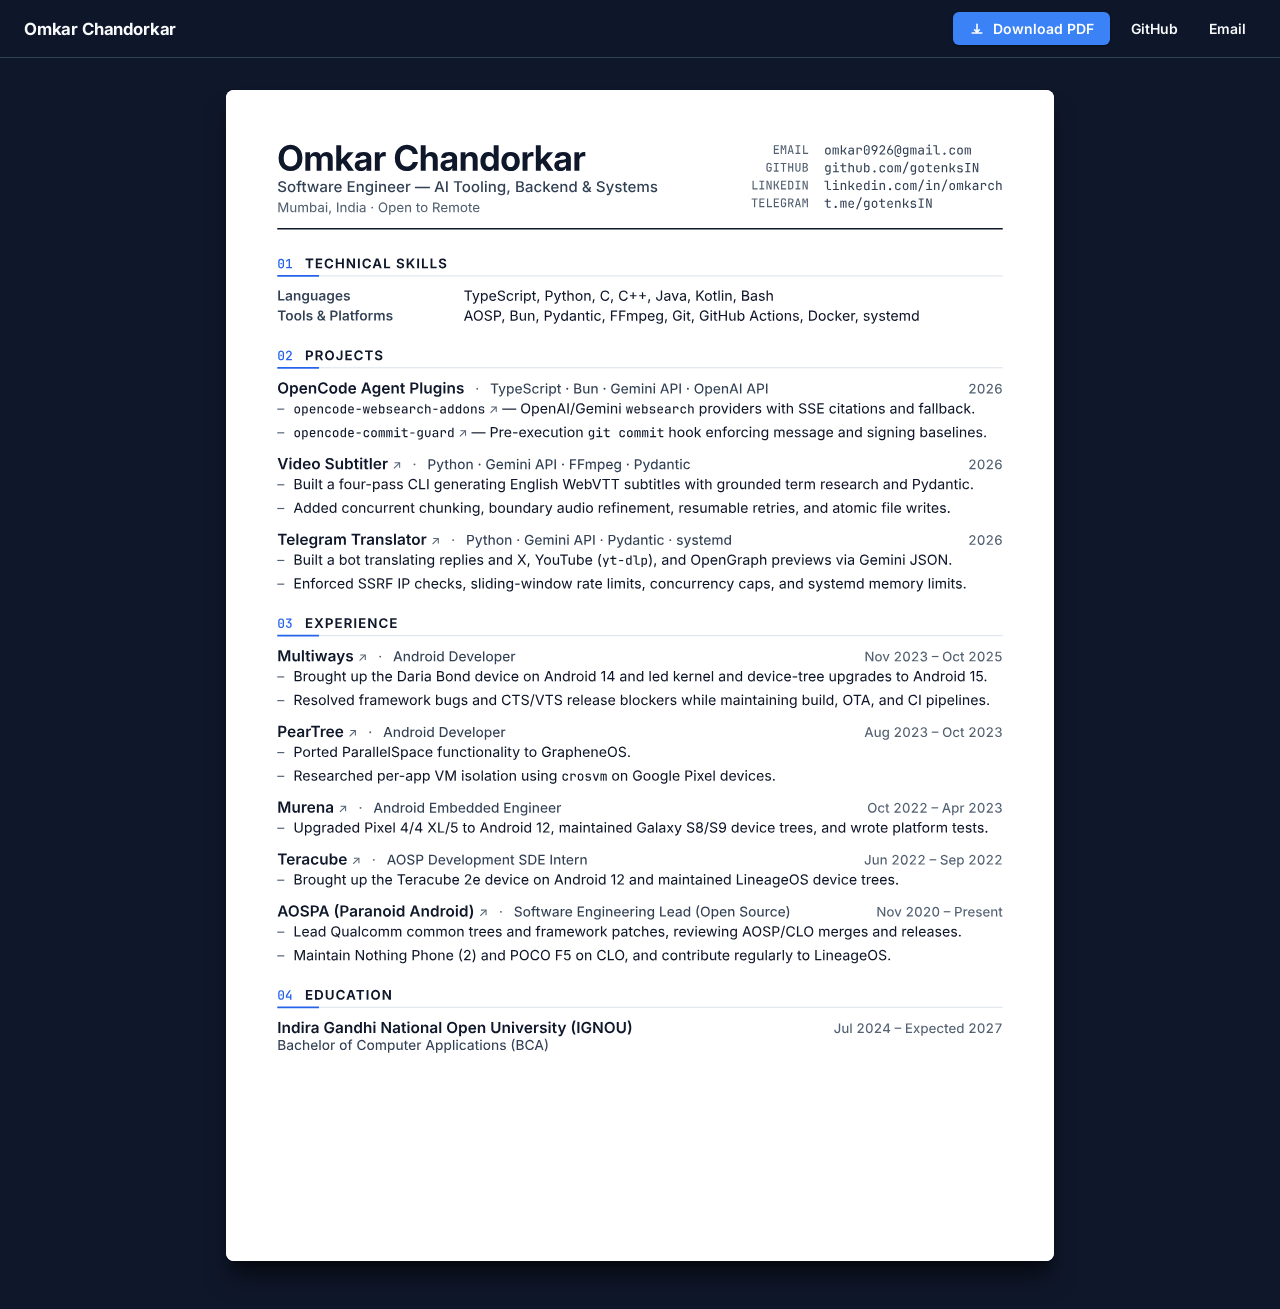
==== commit a66deba9: "resume: Redesign layout with Inter and refresh content Adopt the airy Inter and JetBrains Mono spec " ====
--- a/index.html
+++ b/index.html
@@ -194,7 +194,7 @@
 
   <main class="container">
     <div class="card">
-      <svg viewBox="0 0 595.275590551 841.88976378" width="100%" height="auto" style="display: block" xmlns="http://www.w3.org/2000/svg" xmlns:xlink="http://www.w3.org/1999/xlink" xmlns:h5="http://www.w3.org/1999/xhtml"><path fill="#ffffff" fill-rule="nonzero" d="M 0 0v 841.88976378h 595.275590551v -841.88976378Z "/><g transform="translate(38.267716535 31.181102362)"><g transform="matrix(1 0 0 -1 0 22.176)"><use xlink:href="#g3778242D46647B7A71ABF5AF624BCAAD" x="0" y="0" fill="#262f99" fill-rule="nonzero"/><use xlink:href="#g6998B75B41B2DB8890E2244FC43C71BF" x="23.0846" y="0" fill="#262f99" fill-rule="nonzero"/><use xlink:href="#gFF2B777A458406F3CB0B24F380695A83" x="50.7738" y="0" fill="#262f99" fill-rule="nonzero"/><use xlink:href="#g2D7EF7BC8FDE5081F1E70AA70475D5B8" x="67.3442" y="0" fill="#262f99" fill-rule="nonzero"/><use xlink:href="#g895630E8224B4B953044DA663D60BB4C" x="85.085" y="0" fill="#262f99" fill-rule="nonzero"/></g><g transform="matrix(1 0 0 -1 97.3742 22.176)"><use xlink:href="#g383D656C8E8A51F95CCF0906BD82F474" x="6.27704" y="0" fill="#131a28" fill-rule="nonzero"/><use xlink:href="#g1DA37D6F307C9680E8803816748ED6EF" x="29.13988" y="0" fill="#131a28" fill-rule="nonzero"/><use xlink:href="#g2D7EF7BC8FDE5081F1E70AA70475D5B8" x="48.52232" y="0" fill="#131a28" fill-rule="nonzero"/><use xlink:href="#g890E536B4C63DA864CCF35746440212A" x="66.38016" y="0" fill="#131a28" fill-rule="nonzero"/><use xlink:href="#g43F883A9A9EA6EC7F432CD0A7F2748E1" x="85.5008" y="0" fill="#131a28" fill-rule="nonzero"/><use xlink:href="#g2ED92EEA4E31D0881AA1AC927B74086D" x="104.62144" y="0" fill="#131a28" fill-rule="nonzero"/><use xlink:href="#g895630E8224B4B953044DA663D60BB4C" x="123.77288" y="0" fill="#131a28" fill-rule="nonzero"/><use xlink:href="#gFF2B777A458406F3CB0B24F380695A83" x="136.17912" y="0" fill="#131a28" fill-rule="nonzero"/><use xlink:href="#g2D7EF7BC8FDE5081F1E70AA70475D5B8" x="152.86656" y="0" fill="#131a28" fill-rule="nonzero"/><use xlink:href="#g895630E8224B4B953044DA663D60BB4C" x="170.7244" y="0" fill="#131a28" fill-rule="nonzero"/></g><g transform="matrix(1 0 0 -1 0 42.296)"><use xlink:href="#g42415C869A3DE37F49A2F33DF347C942" x="0" y="0" fill="#5d5d5d" fill-rule="nonzero"/></g><a target="_blank" rel="noopener noreferrer" transform="translate(0 28.7352)" href="https://github.com/gotenksIN" xlink:href="https://github.com/gotenksIN"><rect width="10.12" height="17.0016" fill="transparent" stroke="none"/></a><g transform="matrix(1 0 0 -1 10.12 42.296)"/><a target="_blank" rel="noopener noreferrer" transform="translate(10.12 31.5688)" href="https://github.com/gotenksIN" xlink:href="https://github.com/gotenksIN"><rect width="2.024" height="14.168" fill="transparent" stroke="none"/></a><g transform="matrix(1 0 0 -1 14.144 42.296)"><use xlink:href="#g1A458307D7C37B9AA97448665C8F2169" x="0" y="0" fill="#5d5d5d" fill-rule="nonzero"/><use xlink:href="#gFB71C6EAB7AD174EBE09675E8B32A840" x="5.99104" y="0" fill="#5d5d5d" fill-rule="nonzero"/><use xlink:href="#g4EEE89038F8BA901E41E57FB15D665BB" x="11.97702" y="0" fill="#5d5d5d" fill-rule="nonzero"/><use xlink:href="#gBDE3CF0FC2C0F12191DA17160B79E7DA" x="15.82768" y="0" fill="#5d5d5d" fill-rule="nonzero"/><use xlink:href="#g48EE6279560FE057FC81775B5A3DB1DA" x="21.59102" y="0" fill="#5d5d5d" fill-rule="nonzero"/><use xlink:href="#gE46C7B5342F37C2F36BF3277295E4E3C" x="27.6023" y="0" fill="#5d5d5d" fill-rule="nonzero"/><use xlink:href="#gE67E39B695671DA4261399FCA56F8C7C" x="32.52062" y="0" fill="#5d5d5d" fill-rule="nonzero"/><use xlink:href="#g464CB9CCEC060F2B1DB785204A4B59B5" x="37.83362" y="0" fill="#5d5d5d" fill-rule="nonzero"/><use xlink:href="#g1F53A1CC33330FEDEBDB6C90B01272C2" x="40.19664" y="0" fill="#5d5d5d" fill-rule="nonzero"/></g><a target="_blank" rel="noopener noreferrer" transform="translate(14.144 31.5688)" href="https://github.com/gotenksIN" xlink:href="https://github.com/gotenksIN"><rect width="47.12378" height="14.168" fill="transparent" stroke="none"/></a><g transform="matrix(1 0 0 -1 72.26778 42.296)"><use xlink:href="#gB330D47123B8553C669FABF7C5BE6F6A" x="0" y="0" fill="#5d5d5d" fill-rule="nonzero"/></g><a target="_blank" rel="noopener noreferrer" transform="translate(72.26778 28.7352)" href="https://t.me/gotenksIN" xlink:href="https://t.me/gotenksIN"><rect width="10.12" height="17.0016" fill="transparent" stroke="none"/></a><g transform="matrix(1 0 0 -1 82.38778 42.296)"/><a target="_blank" rel="noopener noreferrer" transform="translate(82.38778 31.5688)" href="https://t.me/gotenksIN" xlink:href="https://t.me/gotenksIN"><rect width="2.024" height="14.168" fill="transparent" stroke="none"/></a><g transform="matrix(1 0 0 -1 86.41178 42.296)"><use xlink:href="#gEBD5B071F89A919EED17DE3BF3FE5FD3" x="0" y="0" fill="#5d5d5d" fill-rule="nonzero"/><use xlink:href="#g1A458307D7C37B9AA97448665C8F2169" x="9.14342" y="0" fill="#5d5d5d" fill-rule="nonzero"/><use xlink:href="#gFB71C6EAB7AD174EBE09675E8B32A840" x="15.13446" y="0" fill="#5d5d5d" fill-rule="nonzero"/><use xlink:href="#g4EEE89038F8BA901E41E57FB15D665BB" x="21.12044" y="0" fill="#5d5d5d" fill-rule="nonzero"/><use xlink:href="#gBDE3CF0FC2C0F12191DA17160B79E7DA" x="24.9711" y="0" fill="#5d5d5d" fill-rule="nonzero"/><use xlink:href="#g48EE6279560FE057FC81775B5A3DB1DA" x="30.73444" y="0" fill="#5d5d5d" fill-rule="nonzero"/><use xlink:href="#gE46C7B5342F37C2F36BF3277295E4E3C" x="36.74572" y="0" fill="#5d5d5d" fill-rule="nonzero"/><use xlink:href="#gE67E39B695671DA4261399FCA56F8C7C" x="41.66404" y="0" fill="#5d5d5d" fill-rule="nonzero"/><use xlink:href="#g464CB9CCEC060F2B1DB785204A4B59B5" x="46.97704" y="0" fill="#5d5d5d" fill-rule="nonzero"/><use xlink:href="#g1F53A1CC33330FEDEBDB6C90B01272C2" x="49.34006" y="0" fill="#5d5d5d" fill-rule="nonzero"/></g><a target="_blank" rel="noopener noreferrer" transform="translate(86.41178 31.5688)" href="https://t.me/gotenksIN" xlink:href="https://t.me/gotenksIN"><rect width="56.2672" height="14.168" fill="transparent" stroke="none"/></a><g transform="matrix(1 0 0 -1 153.67898 42.296)"><use xlink:href="#gB655B96A628A1EBB937544C5876103D1" x="0" y="0" fill="#5d5d5d" fill-rule="nonzero"/></g><a transform="translate(153.67898 28.7352)" href="mailto:omkar0926@gmail.com" xlink:href="mailto:omkar0926@gmail.com"><rect width="10.12" height="17.0016" fill="transparent" stroke="none"/></a><g transform="matrix(1 0 0 -1 163.79898 42.296)"/><a transform="translate(163.79898 31.5688)" href="mailto:omkar0926@gmail.com" xlink:href="mailto:omkar0926@gmail.com"><rect width="2.024" height="14.168" fill="transparent" stroke="none"/></a><g transform="matrix(1 0 0 -1 167.82298 42.296)"><use xlink:href="#gFB71C6EAB7AD174EBE09675E8B32A840" x="0" y="0" fill="#5d5d5d" fill-rule="nonzero"/><use xlink:href="#g430A2E8874F19FB095DB432FA7A37DFA" x="5.98598" y="0" fill="#5d5d5d" fill-rule="nonzero"/><use xlink:href="#gE46C7B5342F37C2F36BF3277295E4E3C" x="14.56774" y="0" fill="#5d5d5d" fill-rule="nonzero"/><use xlink:href="#g826122ECADB911F783637609A61C5729" x="19.58726" y="0" fill="#5d5d5d" fill-rule="nonzero"/><use xlink:href="#g185073C034A8FFF321C4BAB99621A235" x="25.20892" y="0" fill="#5d5d5d" fill-rule="nonzero"/><use xlink:href="#gDC3F9AF0DF47327CCBC27EFF934C888E" x="28.85718" y="0" fill="#5d5d5d" fill-rule="nonzero"/><use xlink:href="#g4B6C8CA12A64D3F91944311F6687142C" x="35.03038" y="0" fill="#5d5d5d" fill-rule="nonzero"/><use xlink:href="#gA6A83A93432C29673D267555220F674C" x="41.30984" y="0" fill="#5d5d5d" fill-rule="nonzero"/><use xlink:href="#gBF4900A03F8C8280EC7E576853A9097A" x="47.07824" y="0" fill="#5d5d5d" fill-rule="nonzero"/><use xlink:href="#gEBD5B071F89A919EED17DE3BF3FE5FD3" x="53.3577" y="0" fill="#5d5d5d" fill-rule="nonzero"/><use xlink:href="#g1A458307D7C37B9AA97448665C8F2169" x="62.50112" y="0" fill="#5d5d5d" fill-rule="nonzero"/><use xlink:href="#g430A2E8874F19FB095DB432FA7A37DFA" x="68.49216" y="0" fill="#5d5d5d" fill-rule="nonzero"/><use xlink:href="#g826122ECADB911F783637609A61C5729" x="77.07392" y="0" fill="#5d5d5d" fill-rule="nonzero"/><use xlink:href="#gA5E996996CD16BA5A449DF2CE3291512" x="82.69558" y="0" fill="#5d5d5d" fill-rule="nonzero"/><use xlink:href="#g1EBACE66610E887DDC1C881E445F6534" x="85.0586" y="0" fill="#5d5d5d" fill-rule="nonzero"/><use xlink:href="#g34259479491A07C7C5767C6C5E102EDD" x="87.42162" y="0" fill="#5d5d5d" fill-rule="nonzero"/><use xlink:href="#g2335610FA1EA01A76256B5059471EE99" x="89.98704" y="0" fill="#5d5d5d" fill-rule="nonzero"/><use xlink:href="#gFB71C6EAB7AD174EBE09675E8B32A840" x="95.43666" y="0" fill="#5d5d5d" fill-rule="nonzero"/><use xlink:href="#g430A2E8874F19FB095DB432FA7A37DFA" x="101.42264" y="0" fill="#5d5d5d" fill-rule="nonzero"/></g><a transform="translate(167.82298 31.5688)" href="mailto:omkar0926@gmail.com" xlink:href="mailto:omkar0926@gmail.com"><rect width="110.0044" height="14.168" fill="transparent" stroke="none"/></a><g transform="matrix(1 0 0 -1 288.82738 42.296)"><use xlink:href="#gF8BBBBA7FBE2241AC063CD36FF0F24E3" x="0" y="0" fill="#5d5d5d" fill-rule="nonzero"/></g><a target="_blank" rel="noopener noreferrer" transform="translate(288.82738 28.7352)" href="https://www.linkedin.com/in/omkarch" xlink:href="https://www.linkedin.com/in/omkarch"><rect width="8.855" height="17.0016" fill="transparent" stroke="none"/></a><g transform="matrix(1 0 0 -1 297.68238 42.296)"/><a target="_blank" rel="noopener noreferrer" transform="translate(297.68238 31.5688)" href="https://www.linkedin.com/in/omkarch" xlink:href="https://www.linkedin.com/in/omkarch"><rect width="2.024" height="14.168" fill="transparent" stroke="none"/></a><g transform="matrix(1 0 0 -1 301.70638 42.296)"><use xlink:href="#gC92BF7B477643BA0DD2B4C06510C4AB" x="0" y="0" fill="#5d5d5d" fill-rule="nonzero"/><use xlink:href="#g430A2E8874F19FB095DB432FA7A37DFA" x="7.32182" y="0" fill="#5d5d5d" fill-rule="nonzero"/><use xlink:href="#gE46C7B5342F37C2F36BF3277295E4E3C" x="15.90358" y="0" fill="#5d5d5d" fill-rule="nonzero"/><use xlink:href="#g826122ECADB911F783637609A61C5729" x="20.9231" y="0" fill="#5d5d5d" fill-rule="nonzero"/><use xlink:href="#g185073C034A8FFF321C4BAB99621A235" x="26.54476" y="0" fill="#5d5d5d" fill-rule="nonzero"/><use xlink:href="#g50428B501EE1C706B934AD1DA3FA0D72" x="32.21702" y="0" fill="#5d5d5d" fill-rule="nonzero"/><use xlink:href="#gBAFEB9470E28F4CEF48AA8AA5F9FC454" x="39.45788" y="0" fill="#5d5d5d" fill-rule="nonzero"/><use xlink:href="#g826122ECADB911F783637609A61C5729" x="45.46916" y="0" fill="#5d5d5d" fill-rule="nonzero"/><use xlink:href="#g48EE6279560FE057FC81775B5A3DB1DA" x="51.09082" y="0" fill="#5d5d5d" fill-rule="nonzero"/><use xlink:href="#gF92A3AB4394A11F7DB14466FD8816285" x="57.06668" y="0" fill="#5d5d5d" fill-rule="nonzero"/><use xlink:href="#gFB71C6EAB7AD174EBE09675E8B32A840" x="63.06278" y="0" fill="#5d5d5d" fill-rule="nonzero"/><use xlink:href="#g185073C034A8FFF321C4BAB99621A235" x="69.04876" y="0" fill="#5d5d5d" fill-rule="nonzero"/><use xlink:href="#gE46C7B5342F37C2F36BF3277295E4E3C" x="72.69702" y="0" fill="#5d5d5d" fill-rule="nonzero"/><use xlink:href="#g826122ECADB911F783637609A61C5729" x="77.71654" y="0" fill="#5d5d5d" fill-rule="nonzero"/><use xlink:href="#g185073C034A8FFF321C4BAB99621A235" x="83.3382" y="0" fill="#5d5d5d" fill-rule="nonzero"/></g><a target="_blank" rel="noopener noreferrer" transform="translate(301.70638 31.5688)" href="https://www.linkedin.com/in/omkarch" xlink:href="https://www.linkedin.com/in/omkarch"><rect width="86.98646" height="14.168" fill="transparent" stroke="none"/></a></g><g transform="translate(38.267716535 90.477102362)"><g transform="matrix(1 0 0 -1 0 10.692)"><use xlink:href="#g41EBFADF7BDBE9092B5E4FE9607CD50C" x="0" y="0" fill="#262f99" fill-rule="nonzero"/><use xlink:href="#g28C11F633B6EE1E42F7B56BD2338B1FA" x="7.818525" y="0" fill="#262f99" fill-rule="nonzero"/><use xlink:href="#g9A5237F2B895366E252936A44421B943" x="16.758225" y="0" fill="#262f99" fill-rule="nonzero"/><use xlink:href="#g4FA59D32A8D10ABF68A94A86FAD4E7F1" x="25.3044" y="0" fill="#262f99" fill-rule="nonzero"/><use xlink:href="#g7F8B3E94BDB57F51690B013942F2F544" x="34.593075" y="0" fill="#262f99" fill-rule="nonzero"/><use xlink:href="#g7CB335869B4A3F009467B5A97516B497" x="43.88175" y="0" fill="#262f99" fill-rule="nonzero"/><use xlink:href="#g9A5237F2B895366E252936A44421B943" x="48.047175" y="0" fill="#262f99" fill-rule="nonzero"/><use xlink:href="#g2349711167BEA3426098B8994F8DB6A7" x="56.467125" y="0" fill="#262f99" fill-rule="nonzero"/><use xlink:href="#g77939F8E7618D39A186249A77CA58C59" x="65.020725" y="0" fill="#262f99" fill-rule="nonzero"/><use xlink:href="#gCD054EAD6A90EA4BCA15588FA5CEC81F" x="72.15615" y="0" fill="#262f99" fill-rule="nonzero"/><use xlink:href="#g4FF54A1A5017ACF55E2E8971969DCF05" x="80.197425" y="0" fill="#262f99" fill-rule="nonzero"/><use xlink:href="#g7CB335869B4A3F009467B5A97516B497" x="88.186725" y="0" fill="#262f99" fill-rule="nonzero"/><use xlink:href="#g77939F8E7618D39A186249A77CA58C59" x="92.35215" y="0" fill="#262f99" fill-rule="nonzero"/><use xlink:href="#g77939F8E7618D39A186249A77CA58C59" x="96.517575" y="0" fill="#262f99" fill-rule="nonzero"/><use xlink:href="#gCD054EAD6A90EA4BCA15588FA5CEC81F" x="100.683" y="0" fill="#262f99" fill-rule="nonzero"/></g><path fill="none" stroke="#d1d5db" stroke-width="0.6" stroke-linecap="butt" stroke-linejoin="miter" stroke-miterlimit="4" transform="translate(115.404275 10.692)" d="M 0 0h 403.33588248"/><g transform="translate(0 20.192)"><g transform="matrix(1 0 0 -1 0 7.6824)"><use xlink:href="#gE3BB01248F5890FB66E21B9042B0640D" x="0" y="0" fill="#131a28" fill-rule="nonzero"/><use xlink:href="#g5CE390BD079923F10EE7D06B305C809" x="5.692445" y="0" fill="#131a28" fill-rule="nonzero"/><use xlink:href="#gFFBAD353853E9374BB8ACF1200BE4380" x="11.838365" y="0" fill="#131a28" fill-rule="nonzero"/><use xlink:href="#g924B727A93107097995DBF29935181DF" x="18.51245" y="0" fill="#131a28" fill-rule="nonzero"/><use xlink:href="#gC433AEDDAF797A97D0481FBED0EB2E31" x="25.08517" y="0" fill="#131a28" fill-rule="nonzero"/><use xlink:href="#g5CE390BD079923F10EE7D06B305C809" x="31.759255" y="0" fill="#131a28" fill-rule="nonzero"/><use xlink:href="#g924B727A93107097995DBF29935181DF" x="37.905175" y="0" fill="#131a28" fill-rule="nonzero"/><use xlink:href="#gA64FB00D2CF88DA9C637CAE0A3924A4C" x="44.477895" y="0" fill="#131a28" fill-rule="nonzero"/><use xlink:href="#g9E888E2462FBABBD9FFE3B38ABE173C9" x="50.901235" y="0" fill="#131a28" fill-rule="nonzero"/><use xlink:href="#g41D9D3B93806C4E8AAA28EA1A8D7E3A4" x="56.67904" y="0" fill="#131a28" fill-rule="nonzero"/></g><g transform="matrix(1 0 0 -1 60.333515 7.6824)"><use xlink:href="#g5DFE2B0805AB82896721EB302497B5EB" x="2.134" y="0" fill="#131a28" fill-rule="nonzero"/><use xlink:href="#gB0F0155521A9553A8B5F125B4FB577DD" x="7.751755" y="0" fill="#131a28" fill-rule="nonzero"/><use xlink:href="#gE5990CCD248DE85DEE7DB3B34A469D7E" x="13.38018" y="0" fill="#131a28" fill-rule="nonzero"/><use xlink:href="#g83F069FF9E56643D6DB27950C61A9653" x="19.69682" y="0" fill="#131a28" fill-rule="nonzero"/><use xlink:href="#gF95FE1330329BCBAAFAB64E9B6F0A3DB" x="25.933435" y="0" fill="#131a28" fill-rule="nonzero"/><use xlink:href="#g1DCC8409D936DB11F8F3FDD3CED0B765" x="32.51149" y="0" fill="#131a28" fill-rule="nonzero"/><use xlink:href="#gB27EB02EED7DA4185FE70D29C7D05167" x="38.417335" y="0" fill="#131a28" fill-rule="nonzero"/><use xlink:href="#gF37A009C9CF6875F882E46D197CF16CA" x="42.26387" y="0" fill="#131a28" fill-rule="nonzero"/><use xlink:href="#gE5990CCD248DE85DEE7DB3B34A469D7E" x="44.755315" y="0" fill="#131a28" fill-rule="nonzero"/><use xlink:href="#g12A5DB7553BCCBFB597AF57AE535B68C" x="51.071955" y="0" fill="#131a28" fill-rule="nonzero"/><use xlink:href="#g66214C6445E09EECDF56B8830FD90CFB" x="55.34529" y="0" fill="#131a28" fill-rule="nonzero"/><use xlink:href="#g7002D949BD70790A5D708FE00111181" x="60.312175" y="0" fill="#131a28" fill-rule="nonzero"/><use xlink:href="#gB0F0155521A9553A8B5F125B4FB577DD" x="66.756855" y="0" fill="#131a28" fill-rule="nonzero"/><use xlink:href="#g12A5DB7553BCCBFB597AF57AE535B68C" x="72.81208" y="0" fill="#131a28" fill-rule="nonzero"/><use xlink:href="#gE967EEBB5A84BFC7A0A6874C731B3895" x="77.085415" y="0" fill="#131a28" fill-rule="nonzero"/><use xlink:href="#gFB6E0FA2B278F8F56371BE1680138624" x="83.423395" y="0" fill="#131a28" fill-rule="nonzero"/><use xlink:href="#g957949BC8A3C4B3655A7D3F8B453BED6" x="89.7347" y="0" fill="#131a28" fill-rule="nonzero"/><use xlink:href="#g66214C6445E09EECDF56B8830FD90CFB" x="96.07268" y="0" fill="#131a28" fill-rule="nonzero"/><use xlink:href="#gB6770CD55B952F5AE09662CBDCA7F2EE" x="101.039565" y="0" fill="#131a28" fill-rule="nonzero"/><use xlink:href="#gFB6E0FA2B278F8F56371BE1680138624" x="108.561915" y="0" fill="#131a28" fill-rule="nonzero"/><use xlink:href="#g66214C6445E09EECDF56B8830FD90CFB" x="114.65982" y="0" fill="#131a28" fill-rule="nonzero"/><use xlink:href="#gF95FE1330329BCBAAFAB64E9B6F0A3DB" x="119.626705" y="0" fill="#131a28" fill-rule="nonzero"/><use xlink:href="#g22A4F987B7850482DB39301CC100043D" x="126.20476" y="0" fill="#131a28" fill-rule="nonzero"/><use xlink:href="#gDC110749367B2A6367F072B10E83BB0E" x="133.924505" y="0" fill="#131a28" fill-rule="nonzero"/><use xlink:href="#g66214C6445E09EECDF56B8830FD90CFB" x="139.37154" y="0" fill="#131a28" fill-rule="nonzero"/><use xlink:href="#g5367DA12FABAAE56449326E62163A85E" x="144.338425" y="0" fill="#131a28" fill-rule="nonzero"/><use xlink:href="#g32CD441B1869D9CF198FB09EA1C592A2" x="150.879135" y="0" fill="#131a28" fill-rule="nonzero"/><use xlink:href="#g1404A0C7F5F3D15AD75ED3C4859607C7" x="156.80632" y="0" fill="#131a28" fill-rule="nonzero"/><use xlink:href="#gE967EEBB5A84BFC7A0A6874C731B3895" x="162.40807" y="0" fill="#131a28" fill-rule="nonzero"/></g><g transform="matrix(1 0 0 -1 0 22.6204)"><use xlink:href="#g5D57C5885AA597FFCA26A49BFA621458" x="0" y="0" fill="#131a28" fill-rule="nonzero"/><use xlink:href="#g453B596211465D97DD6D2243A0490F89" x="5.585745" y="0" fill="#131a28" fill-rule="nonzero"/><use xlink:href="#g5CE390BD079923F10EE7D06B305C809" x="9.7097" y="0" fill="#131a28" fill-rule="nonzero"/><use xlink:href="#gDFF7F16874B3F308744CDB8F222BA7BF" x="15.85562" y="0" fill="#131a28" fill-rule="nonzero"/><use xlink:href="#gA64FB00D2CF88DA9C637CAE0A3924A4C" x="25.357255" y="0" fill="#131a28" fill-rule="nonzero"/><use xlink:href="#g2FBD0644CEE582F074069150F7CBAD0D" x="31.567195" y="0" fill="#131a28" fill-rule="nonzero"/><use xlink:href="#gE34864BACEBAB55B120D7F40E7FDAA28" x="39.91647" y="0" fill="#131a28" fill-rule="nonzero"/><use xlink:href="#g453B596211465D97DD6D2243A0490F89" x="46.51053" y="0" fill="#131a28" fill-rule="nonzero"/><use xlink:href="#g7F4D4F72631C229AF14CE6F2CF3079F5" x="50.76786" y="0" fill="#131a28" fill-rule="nonzero"/><use xlink:href="#g9E888E2462FBABBD9FFE3B38ABE173C9" x="56.40162" y="0" fill="#131a28" fill-rule="nonzero"/><use xlink:href="#g41D9D3B93806C4E8AAA28EA1A8D7E3A4" x="62.179425" y="0" fill="#131a28" fill-rule="nonzero"/></g><g transform="matrix(1 0 0 -1 65.8339 22.6204)"><use xlink:href="#gB6770CD55B952F5AE09662CBDCA7F2EE" x="2.134" y="0" fill="#131a28" fill-rule="nonzero"/><use xlink:href="#gF37A009C9CF6875F882E46D197CF16CA" x="9.65635" y="0" fill="#131a28" fill-rule="nonzero"/><use xlink:href="#g957949BC8A3C4B3655A7D3F8B453BED6" x="12.147795" y="0" fill="#131a28" fill-rule="nonzero"/><use xlink:href="#g66214C6445E09EECDF56B8830FD90CFB" x="18.485775" y="0" fill="#131a28" fill-rule="nonzero"/><use xlink:href="#gD3148B6B243E3529D55155578052124C" x="23.45266" y="0" fill="#131a28" fill-rule="nonzero"/><use xlink:href="#g86685CD01B89D44FF52AC70D2751BAA8" x="28.825005" y="0" fill="#131a28" fill-rule="nonzero"/><use xlink:href="#g32CD441B1869D9CF198FB09EA1C592A2" x="31.31645" y="0" fill="#131a28" fill-rule="nonzero"/><use xlink:href="#g1404A0C7F5F3D15AD75ED3C4859607C7" x="37.243635" y="0" fill="#131a28" fill-rule="nonzero"/><use xlink:href="#gF1D25AD387F38DF750AD7005F100E8AE" x="42.845385" y="0" fill="#131a28" fill-rule="nonzero"/></g><g transform="matrix(1 0 0 -1 0 37.5584)"><use xlink:href="#g511C4F7D9865388FC8E345D5D7CAF93A" x="0" y="0" fill="#131a28" fill-rule="nonzero"/><use xlink:href="#g5CE390BD079923F10EE7D06B305C809" x="7.474335" y="0" fill="#131a28" fill-rule="nonzero"/><use xlink:href="#g48D75327AE50F5CD1C045C943319F0BA" x="13.620255" y="0" fill="#131a28" fill-rule="nonzero"/><use xlink:href="#g5CE390BD079923F10EE7D06B305C809" x="18.240365" y="0" fill="#131a28" fill-rule="nonzero"/><use xlink:href="#g11D96FAF3DB34370366DE6813748AB84" x="24.386285" y="0" fill="#131a28" fill-rule="nonzero"/><use xlink:href="#g5CE390BD079923F10EE7D06B305C809" x="30.959005" y="0" fill="#131a28" fill-rule="nonzero"/><use xlink:href="#g9E888E2462FBABBD9FFE3B38ABE173C9" x="37.104925" y="0" fill="#131a28" fill-rule="nonzero"/><use xlink:href="#gA64FB00D2CF88DA9C637CAE0A3924A4C" x="42.88273" y="0" fill="#131a28" fill-rule="nonzero"/><use xlink:href="#g9E888E2462FBABBD9FFE3B38ABE173C9" x="49.30607" y="0" fill="#131a28" fill-rule="nonzero"/><use xlink:href="#g41D9D3B93806C4E8AAA28EA1A8D7E3A4" x="55.083875" y="0" fill="#131a28" fill-rule="nonzero"/></g><g transform="matrix(1 0 0 -1 58.73835 37.5584)"><use xlink:href="#g7002D949BD70790A5D708FE00111181" x="2.134" y="0" fill="#131a28" fill-rule="nonzero"/><use xlink:href="#gFB6E0FA2B278F8F56371BE1680138624" x="8.57868" y="0" fill="#131a28" fill-rule="nonzero"/><use xlink:href="#g1404A0C7F5F3D15AD75ED3C4859607C7" x="14.836635" y="0" fill="#131a28" fill-rule="nonzero"/><use xlink:href="#g12A5DB7553BCCBFB597AF57AE535B68C" x="20.438385" y="0" fill="#131a28" fill-rule="nonzero"/><use xlink:href="#g9A5605D134AC4EA0A9A3C58A470551E2" x="24.71172" y="0" fill="#131a28" fill-rule="nonzero"/><use xlink:href="#gB27EB02EED7DA4185FE70D29C7D05167" x="31.02836" y="0" fill="#131a28" fill-rule="nonzero"/><use xlink:href="#g83F069FF9E56643D6DB27950C61A9653" x="34.768195" y="0" fill="#131a28" fill-rule="nonzero"/><use xlink:href="#gF95FE1330329BCBAAFAB64E9B6F0A3DB" x="41.00481" y="0" fill="#131a28" fill-rule="nonzero"/><use xlink:href="#g22A4F987B7850482DB39301CC100043D" x="47.582865" y="0" fill="#131a28" fill-rule="nonzero"/><use xlink:href="#gDC110749367B2A6367F072B10E83BB0E" x="55.30261" y="0" fill="#131a28" fill-rule="nonzero"/><use xlink:href="#g66214C6445E09EECDF56B8830FD90CFB" x="60.749645" y="0" fill="#131a28" fill-rule="nonzero"/><use xlink:href="#gF95FE1330329BCBAAFAB64E9B6F0A3DB" x="65.71653" y="0" fill="#131a28" fill-rule="nonzero"/><use xlink:href="#g22A4F987B7850482DB39301CC100043D" x="72.294585" y="0" fill="#131a28" fill-rule="nonzero"/><use xlink:href="#gDC110749367B2A6367F072B10E83BB0E" x="80.01433" y="0" fill="#131a28" fill-rule="nonzero"/><use xlink:href="#gF37A009C9CF6875F882E46D197CF16CA" x="85.461365" y="0" fill="#131a28" fill-rule="nonzero"/><use xlink:href="#g12A5DB7553BCCBFB597AF57AE535B68C" x="87.95281" y="0" fill="#131a28" fill-rule="nonzero"/><use xlink:href="#g83F069FF9E56643D6DB27950C61A9653" x="92.012745" y="0" fill="#131a28" fill-rule="nonzero"/></g><g transform="matrix(1 0 0 -1 0 52.4964)"><use xlink:href="#gA03FEA961239BF77AE81E6BAE73684E2" x="0" y="0" fill="#131a28" fill-rule="nonzero"/><use xlink:href="#g4CF88BE718D7EBB49AE84E745FBEE410" x="6.908825" y="0" fill="#131a28" fill-rule="nonzero"/><use xlink:href="#g9E888E2462FBABBD9FFE3B38ABE173C9" x="12.87869" y="0" fill="#131a28" fill-rule="nonzero"/><use xlink:href="#g48D75327AE50F5CD1C045C943319F0BA" x="18.656495" y="0" fill="#131a28" fill-rule="nonzero"/><use xlink:href="#gA64FB00D2CF88DA9C637CAE0A3924A4C" x="22.98318" y="0" fill="#131a28" fill-rule="nonzero"/><use xlink:href="#gDFF7F16874B3F308744CDB8F222BA7BF" x="29.24647" y="0" fill="#131a28" fill-rule="nonzero"/><use xlink:href="#g9E888E2462FBABBD9FFE3B38ABE173C9" x="38.8388" y="0" fill="#131a28" fill-rule="nonzero"/><use xlink:href="#gB8E0857BE2F20A34CDFF91743F9E90BD" x="46.750605" y="0" fill="#131a28" fill-rule="nonzero"/><use xlink:href="#g48D75327AE50F5CD1C045C943319F0BA" x="56.0175" y="0" fill="#131a28" fill-rule="nonzero"/><use xlink:href="#gE34864BACEBAB55B120D7F40E7FDAA28" x="60.344185" y="0" fill="#131a28" fill-rule="nonzero"/><use xlink:href="#gE34864BACEBAB55B120D7F40E7FDAA28" x="66.938245" y="0" fill="#131a28" fill-rule="nonzero"/><use xlink:href="#gADA9A8FE55B47B16F06C8C588AFDD5A0" x="73.532305" y="0" fill="#131a28" fill-rule="nonzero"/><use xlink:href="#gAB23FBBC8A669681683811044B9D127B" x="76.52524" y="0" fill="#131a28" fill-rule="nonzero"/><use xlink:href="#gFFBAD353853E9374BB8ACF1200BE4380" x="79.518175" y="0" fill="#131a28" fill-rule="nonzero"/><use xlink:href="#g924B727A93107097995DBF29935181DF" x="86.19226" y="0" fill="#131a28" fill-rule="nonzero"/><use xlink:href="#g41D9D3B93806C4E8AAA28EA1A8D7E3A4" x="92.76498" y="0" fill="#131a28" fill-rule="nonzero"/></g><g transform="matrix(1 0 0 -1 96.419455 52.4964)"><use xlink:href="#gDC110749367B2A6367F072B10E83BB0E" x="2.134" y="0" fill="#131a28" fill-rule="nonzero"/><use xlink:href="#gF37A009C9CF6875F882E46D197CF16CA" x="7.581035" y="0" fill="#131a28" fill-rule="nonzero"/><use xlink:href="#g957949BC8A3C4B3655A7D3F8B453BED6" x="10.07248" y="0" fill="#131a28" fill-rule="nonzero"/><use xlink:href="#g34BFD151691C658C86F8CFED32E5BDC3" x="16.41046" y="0" fill="#131a28" fill-rule="nonzero"/><use xlink:href="#g2D0E28196057AF3BBD52D06CD28F845F" x="22.74844" y="0" fill="#131a28" fill-rule="nonzero"/><use xlink:href="#g66214C6445E09EECDF56B8830FD90CFB" x="28.37153" y="0" fill="#131a28" fill-rule="nonzero"/><use xlink:href="#gB6770CD55B952F5AE09662CBDCA7F2EE" x="33.338415" y="0" fill="#131a28" fill-rule="nonzero"/><use xlink:href="#gF37A009C9CF6875F882E46D197CF16CA" x="40.860765" y="0" fill="#131a28" fill-rule="nonzero"/><use xlink:href="#g12A5DB7553BCCBFB597AF57AE535B68C" x="43.35221" y="0" fill="#131a28" fill-rule="nonzero"/><use xlink:href="#g66214C6445E09EECDF56B8830FD90CFB" x="47.625545" y="0" fill="#131a28" fill-rule="nonzero"/><use xlink:href="#gB6770CD55B952F5AE09662CBDCA7F2EE" x="52.59243" y="0" fill="#131a28" fill-rule="nonzero"/><use xlink:href="#gF37A009C9CF6875F882E46D197CF16CA" x="60.11478" y="0" fill="#131a28" fill-rule="nonzero"/><use xlink:href="#g12A5DB7553BCCBFB597AF57AE535B68C" x="62.606225" y="0" fill="#131a28" fill-rule="nonzero"/><use xlink:href="#gA42B69C526CCAB1BCCBF7354E1F3F266" x="66.87956" y="0" fill="#131a28" fill-rule="nonzero"/><use xlink:href="#g34BFD151691C658C86F8CFED32E5BDC3" x="74.183175" y="0" fill="#131a28" fill-rule="nonzero"/><use xlink:href="#g107DAE855A309B002D8786D5CDB39442" x="80.521155" y="0" fill="#131a28" fill-rule="nonzero"/><use xlink:href="#g16EEB412A175A011952A99D2ACC9A931" x="88.971795" y="0" fill="#131a28" fill-rule="nonzero"/><use xlink:href="#g1DCC8409D936DB11F8F3FDD3CED0B765" x="95.73124" y="0" fill="#131a28" fill-rule="nonzero"/><use xlink:href="#g12A5DB7553BCCBFB597AF57AE535B68C" x="101.637085" y="0" fill="#131a28" fill-rule="nonzero"/><use xlink:href="#gF37A009C9CF6875F882E46D197CF16CA" x="105.91042" y="0" fill="#131a28" fill-rule="nonzero"/><use xlink:href="#gFB6E0FA2B278F8F56371BE1680138624" x="108.401865" y="0" fill="#131a28" fill-rule="nonzero"/><use xlink:href="#g957949BC8A3C4B3655A7D3F8B453BED6" x="114.71317" y="0" fill="#131a28" fill-rule="nonzero"/><use xlink:href="#g1404A0C7F5F3D15AD75ED3C4859607C7" x="121.05115" y="0" fill="#131a28" fill-rule="nonzero"/><use xlink:href="#g66214C6445E09EECDF56B8830FD90CFB" x="126.6529" y="0" fill="#131a28" fill-rule="nonzero"/><use xlink:href="#g7002D949BD70790A5D708FE00111181" x="131.619785" y="0" fill="#131a28" fill-rule="nonzero"/><use xlink:href="#gB27EB02EED7DA4185FE70D29C7D05167" x="138.064465" y="0" fill="#131a28" fill-rule="nonzero"/><use xlink:href="#gFB6E0FA2B278F8F56371BE1680138624" x="141.8043" y="0" fill="#131a28" fill-rule="nonzero"/><use xlink:href="#g5D6C7C0A06245484558A45E469BBC51D" x="148.115605" y="0" fill="#131a28" fill-rule="nonzero"/><use xlink:href="#g83F069FF9E56643D6DB27950C61A9653" x="157.12642" y="0" fill="#131a28" fill-rule="nonzero"/><use xlink:href="#g12A5DB7553BCCBFB597AF57AE535B68C" x="163.363035" y="0" fill="#131a28" fill-rule="nonzero"/><use xlink:href="#gE967EEBB5A84BFC7A0A6874C731B3895" x="167.63637" y="0" fill="#131a28" fill-rule="nonzero"/><use xlink:href="#g83F069FF9E56643D6DB27950C61A9653" x="173.97435" y="0" fill="#131a28" fill-rule="nonzero"/><use xlink:href="#g34BFD151691C658C86F8CFED32E5BDC3" x="180.210965" y="0" fill="#131a28" fill-rule="nonzero"/><use xlink:href="#g1404A0C7F5F3D15AD75ED3C4859607C7" x="186.548945" y="0" fill="#131a28" fill-rule="nonzero"/></g></g></g><g transform="translate(38.267716535 180.165502362)"><g transform="matrix(1 0 0 -1 0 10.692)"><use xlink:href="#g23943F9534FE2C5385CE2DD48616D01E" x="0" y="0" fill="#262f99" fill-rule="nonzero"/><use xlink:href="#g88554FCC6DA1DAB7D766859515DFD9B4" x="9.481725" y="0" fill="#262f99" fill-rule="nonzero"/><use xlink:href="#g5F062142A92EBA807A9CE8CBD96BBAD" x="15.258375" y="0" fill="#262f99" fill-rule="nonzero"/><use xlink:href="#g2CA613F019B6B57005EC541A06F80F06" x="24.435675" y="0" fill="#262f99" fill-rule="nonzero"/><use xlink:href="#g28C11F633B6EE1E42F7B56BD2338B1FA" x="28.7199" y="0" fill="#262f99" fill-rule="nonzero"/><use xlink:href="#g9A5237F2B895366E252936A44421B943" x="37.6596" y="0" fill="#262f99" fill-rule="nonzero"/><use xlink:href="#g1D056449F17A71AD31E4F467282AD926" x="46.205775" y="0" fill="#262f99" fill-rule="nonzero"/><use xlink:href="#gCD054EAD6A90EA4BCA15588FA5CEC81F" x="52.635825" y="0" fill="#262f99" fill-rule="nonzero"/></g><path fill="none" stroke="#d1d5db" stroke-width="0.6" stroke-linecap="butt" stroke-linejoin="miter" stroke-miterlimit="4" transform="translate(67.3571 10.692)" d="M 0 0h 451.38305748"/><g transform="translate(0 20.192)"><g transform="matrix(1 0 0 -1 0 10.5)"><use xlink:href="#g7633C390CD0D501B3A2CE5E691B9A1D0" x="0" y="0" fill="#131a28" fill-rule="nonzero"/><use xlink:href="#gDF3D6D1D2621BE2C12070AE25D49773B" x="8.90406" y="0" fill="#131a28" fill-rule="nonzero"/><use xlink:href="#gCB3C4211BBBA00E40E040E7028DD0B66" x="16.22214" y="0" fill="#131a28" fill-rule="nonzero"/><use xlink:href="#g7F43514C0195AF3A2FC90CA69391CB10" x="23.1957" y="0" fill="#131a28" fill-rule="nonzero"/><use xlink:href="#gCA70F58754EA5DCCCCBC8037D04EC062" x="30.62664" y="0" fill="#131a28" fill-rule="nonzero"/><use xlink:href="#gE572DA91B55BE0D989741A598A84E677" x="39.40002" y="0" fill="#131a28" fill-rule="nonzero"/><use xlink:href="#gC0D4A09FE94987D089587673EFB67D87" x="46.74186" y="0" fill="#131a28" fill-rule="nonzero"/><use xlink:href="#gCB3C4211BBBA00E40E040E7028DD0B66" x="54.07182" y="0" fill="#131a28" fill-rule="nonzero"/><use xlink:href="#g51E587FD94DDEF81EEF6B543EFE4CBB9" x="63.59958" y="0" fill="#131a28" fill-rule="nonzero"/><use xlink:href="#g6E57F931A6D2C4E32716AC6F3A986315" x="71.56512" y="0" fill="#131a28" fill-rule="nonzero"/><use xlink:href="#gCB3C4211BBBA00E40E040E7028DD0B66" x="78.8832" y="0" fill="#131a28" fill-rule="nonzero"/><use xlink:href="#g7F43514C0195AF3A2FC90CA69391CB10" x="85.85676" y="0" fill="#131a28" fill-rule="nonzero"/><use xlink:href="#g6B9C8CAFBF8A5D3459C7AA4CF944432C" x="93.2877" y="0" fill="#131a28" fill-rule="nonzero"/><use xlink:href="#gFD1C51597DAB5347FD256D9BDB31EC16" x="100.80774" y="0" fill="#131a28" fill-rule="nonzero"/><use xlink:href="#g6E295626193C4AA5FC8C0BE87E496515" x="108.39312" y="0" fill="#131a28" fill-rule="nonzero"/><use xlink:href="#g936B2626C6F5012809D499DFC40EAA69" x="111.72546" y="0" fill="#131a28" fill-rule="nonzero"/><use xlink:href="#g6E57F931A6D2C4E32716AC6F3A986315" x="119.1564" y="0" fill="#131a28" fill-rule="nonzero"/><use xlink:href="#gB3150AE624BDA16E3F3B93E34252A60E" x="126.47448" y="0" fill="#131a28" fill-rule="nonzero"/><use xlink:href="#g7F43514C0195AF3A2FC90CA69391CB10" x="129.80682" y="0" fill="#131a28" fill-rule="nonzero"/><use xlink:href="#g3F95856A1C9E4279946B2EC494ADC2BA" x="137.23776" y="0" fill="#131a28" fill-rule="nonzero"/></g><g transform="matrix(1 0 0 -1 143.67078 10.5)"/><g transform="matrix(1 0 0 -1 145.80478 10.5)"><use xlink:href="#g3824EAE6C162E526FD3AA9900CFA0209" x="0" y="0" fill="#5d5d5d" fill-rule="nonzero"/></g><g transform="matrix(1 0 0 -1 154.24968 10.5)"><use xlink:href="#g652442164F94431E988F921F18E0C5D7" x="0" y="0" fill="#5d5d5d" fill-rule="nonzero"/></g><a target="_blank" rel="noopener noreferrer" transform="translate(154.24968 -3.57)" href="https://github.com/gotenksIN/opencode-websearch-addons" xlink:href="https://github.com/gotenksIN/opencode-websearch-addons"><rect width="10.5" height="17.64" fill="transparent" stroke="none"/></a><g transform="matrix(1 0 0 -1 171.74968 10.5)"><use xlink:href="#g652442164F94431E988F921F18E0C5D7" x="0" y="0" fill="#5d5d5d" fill-rule="nonzero"/></g><a target="_blank" rel="noopener noreferrer" transform="translate(171.74968 -3.57)" href="https://github.com/gotenksIN/opencode-commit-guard" xlink:href="https://github.com/gotenksIN/opencode-commit-guard"><rect width="10.5" height="17.64" fill="transparent" stroke="none"/></a><g transform="matrix(1 0 0 -1 0 22.7864)"><use xlink:href="#g220DBAEBA4C914F69D5A757485E66AF4" x="0" y="0" fill="#5d5d5d" fill-rule="nonzero"/><use xlink:href="#g6B4A09B3A11340BFA97A8DCDA4A53F9B" x="5.32818" y="0" fill="#5d5d5d" fill-rule="nonzero"/><use xlink:href="#g3FC324AB31BC201F542310F01440DFFB" x="10.66648" y="0" fill="#5d5d5d" fill-rule="nonzero"/><use xlink:href="#gBDE3CF0FC2C0F12191DA17160B79E7DA" x="16.65752" y="0" fill="#5d5d5d" fill-rule="nonzero"/><use xlink:href="#gAB90E4384648A5FDFD83AF25F4C731EC" x="22.57266" y="0" fill="#5d5d5d" fill-rule="nonzero"/><use xlink:href="#g2335610FA1EA01A76256B5059471EE99" x="28.81164" y="0" fill="#5d5d5d" fill-rule="nonzero"/><use xlink:href="#g185073C034A8FFF321C4BAB99621A235" x="34.41306" y="0" fill="#5d5d5d" fill-rule="nonzero"/><use xlink:href="#gA5E996996CD16BA5A449DF2CE3291512" x="38.06132" y="0" fill="#5d5d5d" fill-rule="nonzero"/><use xlink:href="#g3FC324AB31BC201F542310F01440DFFB" x="40.42434" y="0" fill="#5d5d5d" fill-rule="nonzero"/><use xlink:href="#g4EEE89038F8BA901E41E57FB15D665BB" x="46.41538" y="0" fill="#5d5d5d" fill-rule="nonzero"/><use xlink:href="#gF4021EF686AD37968ED001CDE55607C7" x="52.49244" y="0" fill="#5d5d5d" fill-rule="nonzero"/><use xlink:href="#g6F3CA22F54BE7B013285A60167305A8" x="56.80862" y="0" fill="#5d5d5d" fill-rule="nonzero"/><use xlink:href="#gBDE3CF0FC2C0F12191DA17160B79E7DA" x="63.94322" y="0" fill="#5d5d5d" fill-rule="nonzero"/><use xlink:href="#g430A2E8874F19FB095DB432FA7A37DFA" x="69.70656" y="0" fill="#5d5d5d" fill-rule="nonzero"/><use xlink:href="#gA5E996996CD16BA5A449DF2CE3291512" x="78.28832" y="0" fill="#5d5d5d" fill-rule="nonzero"/><use xlink:href="#g48EE6279560FE057FC81775B5A3DB1DA" x="80.65134" y="0" fill="#5d5d5d" fill-rule="nonzero"/><use xlink:href="#gA5E996996CD16BA5A449DF2CE3291512" x="86.66262" y="0" fill="#5d5d5d" fill-rule="nonzero"/><use xlink:href="#g6E50933A62624CDCA83F93983EB635C3" x="91.04964" y="0" fill="#5d5d5d" fill-rule="nonzero"/><use xlink:href="#g80FA3E1B65597A3168DEDD49D8335478" x="97.46066" y="0" fill="#5d5d5d" fill-rule="nonzero"/><use xlink:href="#g464CB9CCEC060F2B1DB785204A4B59B5" x="103.57314" y="0" fill="#5d5d5d" fill-rule="nonzero"/><use xlink:href="#gF4021EF686AD37968ED001CDE55607C7" x="107.96016" y="0" fill="#5d5d5d" fill-rule="nonzero"/><use xlink:href="#gC92BF7B477643BA0DD2B4C06510C4AB" x="112.27634" y="0" fill="#5d5d5d" fill-rule="nonzero"/><use xlink:href="#g3FC324AB31BC201F542310F01440DFFB" x="119.59816" y="0" fill="#5d5d5d" fill-rule="nonzero"/><use xlink:href="#gBDE3CF0FC2C0F12191DA17160B79E7DA" x="125.5892" y="0" fill="#5d5d5d" fill-rule="nonzero"/><use xlink:href="#g48EE6279560FE057FC81775B5A3DB1DA" x="131.35254" y="0" fill="#5d5d5d" fill-rule="nonzero"/><use xlink:href="#g6E50933A62624CDCA83F93983EB635C3" x="137.36382" y="0" fill="#5d5d5d" fill-rule="nonzero"/><use xlink:href="#g464CB9CCEC060F2B1DB785204A4B59B5" x="143.77484" y="0" fill="#5d5d5d" fill-rule="nonzero"/><use xlink:href="#g6E50933A62624CDCA83F93983EB635C3" x="148.16186" y="0" fill="#5d5d5d" fill-rule="nonzero"/><use xlink:href="#g80FA3E1B65597A3168DEDD49D8335478" x="154.57288" y="0" fill="#5d5d5d" fill-rule="nonzero"/><use xlink:href="#g464CB9CCEC060F2B1DB785204A4B59B5" x="160.68536" y="0" fill="#5d5d5d" fill-rule="nonzero"/></g><g transform="matrix(1 0 0 -1 0 35.4688)"><use xlink:href="#gFEC69CBD2A296B6C62D58D140090C2F7" x="0" y="0" fill="#131a28" fill-rule="nonzero"/></g><g transform="matrix(1 0 0 -1 12.841345 35.4688)"><use xlink:href="#gA7A5CCF7782D2C13B8003BF791705AE8" x="0" y="0" fill="#131a28" fill-rule="nonzero"/><use xlink:href="#gF720B06A46A85CB69478171B0FC0FAA5" x="5.1216" y="0" fill="#131a28" fill-rule="nonzero"/><use xlink:href="#gE5BD1156A40AB7D3D7C80A1AE8352834" x="10.2432" y="0" fill="#131a28" fill-rule="nonzero"/><use xlink:href="#gC55D3E2961BE62A33AB4AF1D5FDBEDF1" x="15.3648" y="0" fill="#131a28" fill-rule="nonzero"/><use xlink:href="#gA09A07FF5161F350586CE721CDA84F1D" x="20.4864" y="0" fill="#131a28" fill-rule="nonzero"/><use xlink:href="#gA7A5CCF7782D2C13B8003BF791705AE8" x="25.608" y="0" fill="#131a28" fill-rule="nonzero"/><use xlink:href="#g19FCCD3373D54228187DE8CCB3FCC225" x="30.7296" y="0" fill="#131a28" fill-rule="nonzero"/><use xlink:href="#gE5BD1156A40AB7D3D7C80A1AE8352834" x="35.8512" y="0" fill="#131a28" fill-rule="nonzero"/><use xlink:href="#gAEBBC1E1A5988CB7437E74BED8762B0E" x="40.9728" y="0" fill="#131a28" fill-rule="nonzero"/><use xlink:href="#gD4A502417E8DD93830791C9A7428AD5C" x="46.0944" y="0" fill="#131a28" fill-rule="nonzero"/><use xlink:href="#gE5BD1156A40AB7D3D7C80A1AE8352834" x="51.216" y="0" fill="#131a28" fill-rule="nonzero"/><use xlink:href="#g16DCFBD63FFF57806407A6731A59D58F" x="56.3376" y="0" fill="#131a28" fill-rule="nonzero"/><use xlink:href="#gD38892FAD1535088323850754DCFBD40" x="61.4592" y="0" fill="#131a28" fill-rule="nonzero"/><use xlink:href="#gE5BD1156A40AB7D3D7C80A1AE8352834" x="66.5808" y="0" fill="#131a28" fill-rule="nonzero"/><use xlink:href="#gCDAFC07540C7B5F30A644EA18679BA" x="71.7024" y="0" fill="#131a28" fill-rule="nonzero"/><use xlink:href="#g57FEAD441F2D0DDC54A0FA86EBC1DD2D" x="76.824" y="0" fill="#131a28" fill-rule="nonzero"/><use xlink:href="#gA09A07FF5161F350586CE721CDA84F1D" x="81.9456" y="0" fill="#131a28" fill-rule="nonzero"/><use xlink:href="#gCC231E308BD194B39A5D4AE41D183AFF" x="87.0672" y="0" fill="#131a28" fill-rule="nonzero"/><use xlink:href="#gAEBBC1E1A5988CB7437E74BED8762B0E" x="92.1888" y="0" fill="#131a28" fill-rule="nonzero"/><use xlink:href="#gCDAFC07540C7B5F30A644EA18679BA" x="97.3104" y="0" fill="#131a28" fill-rule="nonzero"/><use xlink:href="#g19FCCD3373D54228187DE8CCB3FCC225" x="102.432" y="0" fill="#131a28" fill-rule="nonzero"/><use xlink:href="#g19FCCD3373D54228187DE8CCB3FCC225" x="107.5536" y="0" fill="#131a28" fill-rule="nonzero"/><use xlink:href="#gA7A5CCF7782D2C13B8003BF791705AE8" x="112.6752" y="0" fill="#131a28" fill-rule="nonzero"/><use xlink:href="#gC55D3E2961BE62A33AB4AF1D5FDBEDF1" x="117.7968" y="0" fill="#131a28" fill-rule="nonzero"/><use xlink:href="#gD38892FAD1535088323850754DCFBD40" x="122.9184" y="0" fill="#131a28" fill-rule="nonzero"/></g><g transform="matrix(1 0 0 -1 140.881345 35.4688)"><use xlink:href="#g116460A8A95C22FFD2E8ABE5E915CB07" x="0" y="0" fill="#131a28" fill-rule="nonzero"/><use xlink:href="#g16EEB412A175A011952A99D2ACC9A931" x="5.32433" y="0" fill="#131a28" fill-rule="nonzero"/><use xlink:href="#g5B3C7AFC8449352A0AF1183AD297635A" x="12.083775" y="0" fill="#131a28" fill-rule="nonzero"/><use xlink:href="#g5B3C7AFC8449352A0AF1183AD297635A" x="18.40575" y="0" fill="#131a28" fill-rule="nonzero"/><use xlink:href="#g1404A0C7F5F3D15AD75ED3C4859607C7" x="24.727725" y="0" fill="#131a28" fill-rule="nonzero"/><use xlink:href="#gB6770CD55B952F5AE09662CBDCA7F2EE" x="32.463475" y="0" fill="#131a28" fill-rule="nonzero"/><use xlink:href="#g83F069FF9E56643D6DB27950C61A9653" x="39.985825" y="0" fill="#131a28" fill-rule="nonzero"/><use xlink:href="#g5D6C7C0A06245484558A45E469BBC51D" x="46.06239" y="0" fill="#131a28" fill-rule="nonzero"/><use xlink:href="#gF37A009C9CF6875F882E46D197CF16CA" x="55.11055" y="0" fill="#131a28" fill-rule="nonzero"/><use xlink:href="#g957949BC8A3C4B3655A7D3F8B453BED6" x="57.601995" y="0" fill="#131a28" fill-rule="nonzero"/><use xlink:href="#gF37A009C9CF6875F882E46D197CF16CA" x="63.939975" y="0" fill="#131a28" fill-rule="nonzero"/><use xlink:href="#g32CD441B1869D9CF198FB09EA1C592A2" x="68.56542" y="0" fill="#131a28" fill-rule="nonzero"/><use xlink:href="#g957949BC8A3C4B3655A7D3F8B453BED6" x="74.492605" y="0" fill="#131a28" fill-rule="nonzero"/><use xlink:href="#g5B3C7AFC8449352A0AF1183AD297635A" x="80.79324" y="0" fill="#131a28" fill-rule="nonzero"/><use xlink:href="#g55E2B35E8BAA55D005EAD8BB02FBFC3F" x="89.249215" y="0" fill="#131a28" fill-rule="nonzero"/><use xlink:href="#gE5990CCD248DE85DEE7DB3B34A469D7E" x="96.96896" y="0" fill="#131a28" fill-rule="nonzero"/><use xlink:href="#g83F069FF9E56643D6DB27950C61A9653" x="103.2856" y="0" fill="#131a28" fill-rule="nonzero"/><use xlink:href="#g957949BC8A3C4B3655A7D3F8B453BED6" x="109.362165" y="0" fill="#131a28" fill-rule="nonzero"/><use xlink:href="#g16EEB412A175A011952A99D2ACC9A931" x="115.700145" y="0" fill="#131a28" fill-rule="nonzero"/><use xlink:href="#g30B3AE9B05D553896E15550DDFED1551" x="122.45959" y="0" fill="#131a28" fill-rule="nonzero"/><use xlink:href="#g12388CB6ADFFAFA47D8B8F24C6F00D6D" x="127.085035" y="0" fill="#131a28" fill-rule="nonzero"/><use xlink:href="#g83F069FF9E56643D6DB27950C61A9653" x="135.06086" y="0" fill="#131a28" fill-rule="nonzero"/><use xlink:href="#g107DAE855A309B002D8786D5CDB39442" x="141.297475" y="0" fill="#131a28" fill-rule="nonzero"/><use xlink:href="#g1404A0C7F5F3D15AD75ED3C4859607C7" x="149.748115" y="0" fill="#131a28" fill-rule="nonzero"/><use xlink:href="#g83F069FF9E56643D6DB27950C61A9653" x="155.349865" y="0" fill="#131a28" fill-rule="nonzero"/><use xlink:href="#g32CD441B1869D9CF198FB09EA1C592A2" x="161.47978" y="0" fill="#131a28" fill-rule="nonzero"/><use xlink:href="#gB27EB02EED7DA4185FE70D29C7D05167" x="167.406965" y="0" fill="#131a28" fill-rule="nonzero"/><use xlink:href="#g1DCC8409D936DB11F8F3FDD3CED0B765" x="171.1468" y="0" fill="#131a28" fill-rule="nonzero"/><use xlink:href="#gE967EEBB5A84BFC7A0A6874C731B3895" x="177.052645" y="0" fill="#131a28" fill-rule="nonzero"/><use xlink:href="#g12A5DB7553BCCBFB597AF57AE535B68C" x="185.524625" y="0" fill="#131a28" fill-rule="nonzero"/><use xlink:href="#gFB6E0FA2B278F8F56371BE1680138624" x="189.58456" y="0" fill="#131a28" fill-rule="nonzero"/><use xlink:href="#g12A5DB7553BCCBFB597AF57AE535B68C" x="198.029865" y="0" fill="#131a28" fill-rule="nonzero"/><use xlink:href="#gE967EEBB5A84BFC7A0A6874C731B3895" x="202.3032" y="0" fill="#131a28" fill-rule="nonzero"/><use xlink:href="#g83F069FF9E56643D6DB27950C61A9653" x="208.64118" y="0" fill="#131a28" fill-rule="nonzero"/><use xlink:href="#g55E2B35E8BAA55D005EAD8BB02FBFC3F" x="217.011795" y="0" fill="#131a28" fill-rule="nonzero"/><use xlink:href="#gE5990CCD248DE85DEE7DB3B34A469D7E" x="224.73154" y="0" fill="#131a28" fill-rule="nonzero"/><use xlink:href="#g83F069FF9E56643D6DB27950C61A9653" x="231.04818" y="0" fill="#131a28" fill-rule="nonzero"/><use xlink:href="#g957949BC8A3C4B3655A7D3F8B453BED6" x="237.124745" y="0" fill="#131a28" fill-rule="nonzero"/><use xlink:href="#g67F97D221318030C5F06B0307417CA27" x="243.462725" y="0" fill="#131a28" fill-rule="nonzero"/><use xlink:href="#gFB6E0FA2B278F8F56371BE1680138624" x="251.09711" y="0" fill="#131a28" fill-rule="nonzero"/><use xlink:href="#g5B3C7AFC8449352A0AF1183AD297635A" x="257.408415" y="0" fill="#131a28" fill-rule="nonzero"/><use xlink:href="#g83F069FF9E56643D6DB27950C61A9653" x="263.73039" y="0" fill="#131a28" fill-rule="nonzero"/><use xlink:href="#g12388CB6ADFFAFA47D8B8F24C6F00D6D" x="272.101005" y="0" fill="#131a28" fill-rule="nonzero"/><use xlink:href="#g83F069FF9E56643D6DB27950C61A9653" x="280.07683" y="0" fill="#131a28" fill-rule="nonzero"/><use xlink:href="#g107DAE855A309B002D8786D5CDB39442" x="286.313445" y="0" fill="#131a28" fill-rule="nonzero"/><use xlink:href="#g1404A0C7F5F3D15AD75ED3C4859607C7" x="292.576735" y="0" fill="#131a28" fill-rule="nonzero"/><use xlink:href="#g83F069FF9E56643D6DB27950C61A9653" x="298.178485" y="0" fill="#131a28" fill-rule="nonzero"/><use xlink:href="#g32CD441B1869D9CF198FB09EA1C592A2" x="304.3084" y="0" fill="#131a28" fill-rule="nonzero"/><use xlink:href="#gB27EB02EED7DA4185FE70D29C7D05167" x="310.235585" y="0" fill="#131a28" fill-rule="nonzero"/><use xlink:href="#g1DCC8409D936DB11F8F3FDD3CED0B765" x="313.97542" y="0" fill="#131a28" fill-rule="nonzero"/><use xlink:href="#gE967EEBB5A84BFC7A0A6874C731B3895" x="319.881265" y="0" fill="#131a28" fill-rule="nonzero"/><use xlink:href="#g12A5DB7553BCCBFB597AF57AE535B68C" x="328.353245" y="0" fill="#131a28" fill-rule="nonzero"/><use xlink:href="#gFB6E0FA2B278F8F56371BE1680138624" x="332.41318" y="0" fill="#131a28" fill-rule="nonzero"/><use xlink:href="#gFB6E0FA2B278F8F56371BE1680138624" x="338.724485" y="0" fill="#131a28" fill-rule="nonzero"/><use xlink:href="#g86685CD01B89D44FF52AC70D2751BAA8" x="345.03579" y="0" fill="#131a28" fill-rule="nonzero"/><use xlink:href="#g66214C6445E09EECDF56B8830FD90CFB" x="347.527235" y="0" fill="#131a28" fill-rule="nonzero"/><use xlink:href="#g12388CB6ADFFAFA47D8B8F24C6F00D6D" x="352.49412" y="0" fill="#131a28" fill-rule="nonzero"/><use xlink:href="#gF37A009C9CF6875F882E46D197CF16CA" x="360.683345" y="0" fill="#131a28" fill-rule="nonzero"/><use xlink:href="#g12A5DB7553BCCBFB597AF57AE535B68C" x="363.17479" y="0" fill="#131a28" fill-rule="nonzero"/><use xlink:href="#gE967EEBB5A84BFC7A0A6874C731B3895" x="367.448125" y="0" fill="#131a28" fill-rule="nonzero"/></g><g transform="matrix(1 0 0 -1 12.841345 50.4068)"><use xlink:href="#gE5990CCD248DE85DEE7DB3B34A469D7E" x="0" y="0" fill="#131a28" fill-rule="nonzero"/><use xlink:href="#gB27EB02EED7DA4185FE70D29C7D05167" x="6.31664" y="0" fill="#131a28" fill-rule="nonzero"/><use xlink:href="#gFB6E0FA2B278F8F56371BE1680138624" x="10.056475" y="0" fill="#131a28" fill-rule="nonzero"/><use xlink:href="#gD4BBA803E6186DA78DDE6B38C2C624C7" x="16.15438" y="0" fill="#131a28" fill-rule="nonzero"/><use xlink:href="#gF37A009C9CF6875F882E46D197CF16CA" x="21.57474" y="0" fill="#131a28" fill-rule="nonzero"/><use xlink:href="#g5B3C7AFC8449352A0AF1183AD297635A" x="24.066185" y="0" fill="#131a28" fill-rule="nonzero"/><use xlink:href="#g83F069FF9E56643D6DB27950C61A9653" x="30.38816" y="0" fill="#131a28" fill-rule="nonzero"/><use xlink:href="#gB27EB02EED7DA4185FE70D29C7D05167" x="36.624775" y="0" fill="#131a28" fill-rule="nonzero"/><use xlink:href="#g685428761EBABC6E405F01FF015A685F" x="42.60531" y="0" fill="#131a28" fill-rule="nonzero"/><use xlink:href="#g32CD441B1869D9CF198FB09EA1C592A2" x="46.227775" y="0" fill="#131a28" fill-rule="nonzero"/><use xlink:href="#g86685CD01B89D44FF52AC70D2751BAA8" x="52.15496" y="0" fill="#131a28" fill-rule="nonzero"/><use xlink:href="#g86685CD01B89D44FF52AC70D2751BAA8" x="54.646405" y="0" fill="#131a28" fill-rule="nonzero"/><use xlink:href="#g107DAE855A309B002D8786D5CDB39442" x="57.13785" y="0" fill="#131a28" fill-rule="nonzero"/><use xlink:href="#g32CD441B1869D9CF198FB09EA1C592A2" x="63.45449" y="0" fill="#131a28" fill-rule="nonzero"/><use xlink:href="#g1DCC8409D936DB11F8F3FDD3CED0B765" x="69.381675" y="0" fill="#131a28" fill-rule="nonzero"/><use xlink:href="#gF1D25AD387F38DF750AD7005F100E8AE" x="75.28752" y="0" fill="#131a28" fill-rule="nonzero"/><use xlink:href="#g495EE82A44FB3D1C5E4EFEB6CF19EE23" x="80.57984" y="0" fill="#131a28" fill-rule="nonzero"/></g><g transform="matrix(1 0 0 -1 0 63.9577)"><use xlink:href="#gFEC69CBD2A296B6C62D58D140090C2F7" x="0" y="0" fill="#131a28" fill-rule="nonzero"/></g><g transform="matrix(1 0 0 -1 12.841345 63.9577)"><use xlink:href="#gA7A5CCF7782D2C13B8003BF791705AE8" x="0" y="0" fill="#131a28" fill-rule="nonzero"/><use xlink:href="#gF720B06A46A85CB69478171B0FC0FAA5" x="5.1216" y="0" fill="#131a28" fill-rule="nonzero"/><use xlink:href="#gE5BD1156A40AB7D3D7C80A1AE8352834" x="10.2432" y="0" fill="#131a28" fill-rule="nonzero"/><use xlink:href="#gC55D3E2961BE62A33AB4AF1D5FDBEDF1" x="15.3648" y="0" fill="#131a28" fill-rule="nonzero"/><use xlink:href="#gA09A07FF5161F350586CE721CDA84F1D" x="20.4864" y="0" fill="#131a28" fill-rule="nonzero"/><use xlink:href="#gA7A5CCF7782D2C13B8003BF791705AE8" x="25.608" y="0" fill="#131a28" fill-rule="nonzero"/><use xlink:href="#g19FCCD3373D54228187DE8CCB3FCC225" x="30.7296" y="0" fill="#131a28" fill-rule="nonzero"/><use xlink:href="#gE5BD1156A40AB7D3D7C80A1AE8352834" x="35.8512" y="0" fill="#131a28" fill-rule="nonzero"/><use xlink:href="#gAEBBC1E1A5988CB7437E74BED8762B0E" x="40.9728" y="0" fill="#131a28" fill-rule="nonzero"/><use xlink:href="#gA09A07FF5161F350586CE721CDA84F1D" x="46.0944" y="0" fill="#131a28" fill-rule="nonzero"/><use xlink:href="#gA7A5CCF7782D2C13B8003BF791705AE8" x="51.216" y="0" fill="#131a28" fill-rule="nonzero"/><use xlink:href="#g47802C4A09DD0C41DE2868E2C08A7DAA" x="56.3376" y="0" fill="#131a28" fill-rule="nonzero"/><use xlink:href="#g47802C4A09DD0C41DE2868E2C08A7DAA" x="61.4592" y="0" fill="#131a28" fill-rule="nonzero"/><use xlink:href="#g723A57B85D28FB9DBF7C540AA437A54F" x="66.5808" y="0" fill="#131a28" fill-rule="nonzero"/><use xlink:href="#gBF0A9BD186CA88CD71B89147806E977B" x="71.7024" y="0" fill="#131a28" fill-rule="nonzero"/><use xlink:href="#gAEBBC1E1A5988CB7437E74BED8762B0E" x="76.824" y="0" fill="#131a28" fill-rule="nonzero"/><use xlink:href="#gC67D556978C641CE2A889320D863AA2D" x="81.9456" y="0" fill="#131a28" fill-rule="nonzero"/><use xlink:href="#gC291516E499FC75B3FAFE39C3FFAF902" x="87.0672" y="0" fill="#131a28" fill-rule="nonzero"/><use xlink:href="#gCDAFC07540C7B5F30A644EA18679BA" x="92.1888" y="0" fill="#131a28" fill-rule="nonzero"/><use xlink:href="#g57FEAD441F2D0DDC54A0FA86EBC1DD2D" x="97.3104" y="0" fill="#131a28" fill-rule="nonzero"/><use xlink:href="#g19FCCD3373D54228187DE8CCB3FCC225" x="102.432" y="0" fill="#131a28" fill-rule="nonzero"/></g><g transform="matrix(1 0 0 -1 120.394945 63.9577)"><use xlink:href="#g116460A8A95C22FFD2E8ABE5E915CB07" x="0" y="0" fill="#131a28" fill-rule="nonzero"/><use xlink:href="#g67F97D221318030C5F06B0307417CA27" x="5.32433" y="0" fill="#131a28" fill-rule="nonzero"/><use xlink:href="#gE967EEBB5A84BFC7A0A6874C731B3895" x="12.958715" y="0" fill="#131a28" fill-rule="nonzero"/><use xlink:href="#g83F069FF9E56643D6DB27950C61A9653" x="19.296695" y="0" fill="#131a28" fill-rule="nonzero"/><use xlink:href="#g1DCC8409D936DB11F8F3FDD3CED0B765" x="25.53331" y="0" fill="#131a28" fill-rule="nonzero"/><use xlink:href="#gF1D25AD387F38DF750AD7005F100E8AE" x="31.439155" y="0" fill="#131a28" fill-rule="nonzero"/><use xlink:href="#g1404A0C7F5F3D15AD75ED3C4859607C7" x="36.624775" y="0" fill="#131a28" fill-rule="nonzero"/><use xlink:href="#g32CD441B1869D9CF198FB09EA1C592A2" x="44.360525" y="0" fill="#131a28" fill-rule="nonzero"/><use xlink:href="#g9A5605D134AC4EA0A9A3C58A470551E2" x="50.28771" y="0" fill="#131a28" fill-rule="nonzero"/><use xlink:href="#g83F069FF9E56643D6DB27950C61A9653" x="56.60435" y="0" fill="#131a28" fill-rule="nonzero"/><use xlink:href="#g957949BC8A3C4B3655A7D3F8B453BED6" x="62.680915" y="0" fill="#131a28" fill-rule="nonzero"/><use xlink:href="#g12A5DB7553BCCBFB597AF57AE535B68C" x="69.018895" y="0" fill="#131a28" fill-rule="nonzero"/></g><g transform="matrix(1 0 0 -1 195.821175 63.9577)"><use xlink:href="#gC67D556978C641CE2A889320D863AA2D" x="0" y="0" fill="#131a28" fill-rule="nonzero"/><use xlink:href="#g723A57B85D28FB9DBF7C540AA437A54F" x="5.1216" y="0" fill="#131a28" fill-rule="nonzero"/><use xlink:href="#gBF0A9BD186CA88CD71B89147806E977B" x="10.2432" y="0" fill="#131a28" fill-rule="nonzero"/><use xlink:href="#gA09A07FF5161F350586CE721CDA84F1D" x="20.4864" y="0" fill="#131a28" fill-rule="nonzero"/><use xlink:href="#gA7A5CCF7782D2C13B8003BF791705AE8" x="25.608" y="0" fill="#131a28" fill-rule="nonzero"/><use xlink:href="#g47802C4A09DD0C41DE2868E2C08A7DAA" x="30.7296" y="0" fill="#131a28" fill-rule="nonzero"/><use xlink:href="#g47802C4A09DD0C41DE2868E2C08A7DAA" x="35.8512" y="0" fill="#131a28" fill-rule="nonzero"/><use xlink:href="#g723A57B85D28FB9DBF7C540AA437A54F" x="40.9728" y="0" fill="#131a28" fill-rule="nonzero"/><use xlink:href="#gBF0A9BD186CA88CD71B89147806E977B" x="46.0944" y="0" fill="#131a28" fill-rule="nonzero"/></g><g transform="matrix(1 0 0 -1 247.037175 63.9577)"><use xlink:href="#g1DCC8409D936DB11F8F3FDD3CED0B765" x="2.134" y="0" fill="#131a28" fill-rule="nonzero"/><use xlink:href="#gFB6E0FA2B278F8F56371BE1680138624" x="7.879795" y="0" fill="#131a28" fill-rule="nonzero"/><use xlink:href="#g5D6C7C0A06245484558A45E469BBC51D" x="14.1911" y="0" fill="#131a28" fill-rule="nonzero"/><use xlink:href="#g5D6C7C0A06245484558A45E469BBC51D" x="23.23926" y="0" fill="#131a28" fill-rule="nonzero"/><use xlink:href="#g32CD441B1869D9CF198FB09EA1C592A2" x="32.28742" y="0" fill="#131a28" fill-rule="nonzero"/><use xlink:href="#g957949BC8A3C4B3655A7D3F8B453BED6" x="38.214605" y="0" fill="#131a28" fill-rule="nonzero"/><use xlink:href="#g5B3C7AFC8449352A0AF1183AD297635A" x="44.51524" y="0" fill="#131a28" fill-rule="nonzero"/><use xlink:href="#g1404A0C7F5F3D15AD75ED3C4859607C7" x="50.837215" y="0" fill="#131a28" fill-rule="nonzero"/><use xlink:href="#g107DAE855A309B002D8786D5CDB39442" x="58.572965" y="0" fill="#131a28" fill-rule="nonzero"/><use xlink:href="#g83F069FF9E56643D6DB27950C61A9653" x="64.889605" y="0" fill="#131a28" fill-rule="nonzero"/><use xlink:href="#g685428761EBABC6E405F01FF015A685F" x="71.12622" y="0" fill="#131a28" fill-rule="nonzero"/><use xlink:href="#gFB6E0FA2B278F8F56371BE1680138624" x="74.695335" y="0" fill="#131a28" fill-rule="nonzero"/><use xlink:href="#gB27EB02EED7DA4185FE70D29C7D05167" x="81.00664" y="0" fill="#131a28" fill-rule="nonzero"/><use xlink:href="#g83F069FF9E56643D6DB27950C61A9653" x="84.746475" y="0" fill="#131a28" fill-rule="nonzero"/><use xlink:href="#g12A5DB7553BCCBFB597AF57AE535B68C" x="93.11709" y="0" fill="#131a28" fill-rule="nonzero"/><use xlink:href="#gE967EEBB5A84BFC7A0A6874C731B3895" x="97.390425" y="0" fill="#131a28" fill-rule="nonzero"/><use xlink:href="#g83F069FF9E56643D6DB27950C61A9653" x="103.728405" y="0" fill="#131a28" fill-rule="nonzero"/><use xlink:href="#gB0F0155521A9553A8B5F125B4FB577DD" x="109.85832" y="0" fill="#131a28" fill-rule="nonzero"/><use xlink:href="#gB27EB02EED7DA4185FE70D29C7D05167" x="117.620745" y="0" fill="#131a28" fill-rule="nonzero"/><use xlink:href="#g34BFD151691C658C86F8CFED32E5BDC3" x="121.46728" y="0" fill="#131a28" fill-rule="nonzero"/><use xlink:href="#g957949BC8A3C4B3655A7D3F8B453BED6" x="127.80526" y="0" fill="#131a28" fill-rule="nonzero"/><use xlink:href="#g66214C6445E09EECDF56B8830FD90CFB" x="134.14324" y="0" fill="#131a28" fill-rule="nonzero"/><use xlink:href="#gB27EB02EED7DA4185FE70D29C7D05167" x="139.110125" y="0" fill="#131a28" fill-rule="nonzero"/><use xlink:href="#g83F069FF9E56643D6DB27950C61A9653" x="142.84996" y="0" fill="#131a28" fill-rule="nonzero"/><use xlink:href="#g5643A04C16E12A1E8D34BE36CF28CA48" x="149.086575" y="0" fill="#131a28" fill-rule="nonzero"/><use xlink:href="#g83F069FF9E56643D6DB27950C61A9653" x="151.75941" y="0" fill="#131a28" fill-rule="nonzero"/><use xlink:href="#g1DCC8409D936DB11F8F3FDD3CED0B765" x="157.996025" y="0" fill="#131a28" fill-rule="nonzero"/><use xlink:href="#g12A5DB7553BCCBFB597AF57AE535B68C" x="163.90187" y="0" fill="#131a28" fill-rule="nonzero"/><use xlink:href="#g1404A0C7F5F3D15AD75ED3C4859607C7" x="168.175205" y="0" fill="#131a28" fill-rule="nonzero"/><use xlink:href="#g1DCC8409D936DB11F8F3FDD3CED0B765" x="175.910955" y="0" fill="#131a28" fill-rule="nonzero"/><use xlink:href="#gFB6E0FA2B278F8F56371BE1680138624" x="181.65675" y="0" fill="#131a28" fill-rule="nonzero"/><use xlink:href="#g5D6C7C0A06245484558A45E469BBC51D" x="187.968055" y="0" fill="#131a28" fill-rule="nonzero"/><use xlink:href="#g5D6C7C0A06245484558A45E469BBC51D" x="197.016215" y="0" fill="#131a28" fill-rule="nonzero"/><use xlink:href="#gF37A009C9CF6875F882E46D197CF16CA" x="206.064375" y="0" fill="#131a28" fill-rule="nonzero"/><use xlink:href="#g12A5DB7553BCCBFB597AF57AE535B68C" x="208.55582" y="0" fill="#131a28" fill-rule="nonzero"/><use xlink:href="#g1404A0C7F5F3D15AD75ED3C4859607C7" x="212.829155" y="0" fill="#131a28" fill-rule="nonzero"/><use xlink:href="#g12388CB6ADFFAFA47D8B8F24C6F00D6D" x="220.564905" y="0" fill="#131a28" fill-rule="nonzero"/><use xlink:href="#gF37A009C9CF6875F882E46D197CF16CA" x="228.75413" y="0" fill="#131a28" fill-rule="nonzero"/><use xlink:href="#g12A5DB7553BCCBFB597AF57AE535B68C" x="231.245575" y="0" fill="#131a28" fill-rule="nonzero"/><use xlink:href="#gE967EEBB5A84BFC7A0A6874C731B3895" x="235.51891" y="0" fill="#131a28" fill-rule="nonzero"/><use xlink:href="#g107DAE855A309B002D8786D5CDB39442" x="243.99089" y="0" fill="#131a28" fill-rule="nonzero"/><use xlink:href="#g32CD441B1869D9CF198FB09EA1C592A2" x="250.30753" y="0" fill="#131a28" fill-rule="nonzero"/><use xlink:href="#g5B3C7AFC8449352A0AF1183AD297635A" x="256.234715" y="0" fill="#131a28" fill-rule="nonzero"/></g><g transform="matrix(1 0 0 -1 12.841345 78.8957)"><use xlink:href="#g5D6C7C0A06245484558A45E469BBC51D" x="0" y="0" fill="#131a28" fill-rule="nonzero"/><use xlink:href="#g83F069FF9E56643D6DB27950C61A9653" x="9.010815" y="0" fill="#131a28" fill-rule="nonzero"/><use xlink:href="#g1404A0C7F5F3D15AD75ED3C4859607C7" x="15.24743" y="0" fill="#131a28" fill-rule="nonzero"/><use xlink:href="#g1404A0C7F5F3D15AD75ED3C4859607C7" x="20.84918" y="0" fill="#131a28" fill-rule="nonzero"/><use xlink:href="#g32CD441B1869D9CF198FB09EA1C592A2" x="26.45093" y="0" fill="#131a28" fill-rule="nonzero"/><use xlink:href="#g9A5605D134AC4EA0A9A3C58A470551E2" x="32.378115" y="0" fill="#131a28" fill-rule="nonzero"/><use xlink:href="#g83F069FF9E56643D6DB27950C61A9653" x="38.694755" y="0" fill="#131a28" fill-rule="nonzero"/><use xlink:href="#g1404A0C7F5F3D15AD75ED3C4859607C7" x="44.93137" y="0" fill="#131a28" fill-rule="nonzero"/><use xlink:href="#gFB6E0FA2B278F8F56371BE1680138624" x="52.66712" y="0" fill="#131a28" fill-rule="nonzero"/><use xlink:href="#gB27EB02EED7DA4185FE70D29C7D05167" x="58.978425" y="0" fill="#131a28" fill-rule="nonzero"/><use xlink:href="#g32CD441B1869D9CF198FB09EA1C592A2" x="64.95896" y="0" fill="#131a28" fill-rule="nonzero"/><use xlink:href="#g5D6C7C0A06245484558A45E469BBC51D" x="73.020145" y="0" fill="#131a28" fill-rule="nonzero"/><use xlink:href="#gF37A009C9CF6875F882E46D197CF16CA" x="82.068305" y="0" fill="#131a28" fill-rule="nonzero"/><use xlink:href="#g1404A0C7F5F3D15AD75ED3C4859607C7" x="84.55975" y="0" fill="#131a28" fill-rule="nonzero"/><use xlink:href="#g1404A0C7F5F3D15AD75ED3C4859607C7" x="90.1615" y="0" fill="#131a28" fill-rule="nonzero"/><use xlink:href="#gF37A009C9CF6875F882E46D197CF16CA" x="95.76325" y="0" fill="#131a28" fill-rule="nonzero"/><use xlink:href="#g957949BC8A3C4B3655A7D3F8B453BED6" x="98.254695" y="0" fill="#131a28" fill-rule="nonzero"/><use xlink:href="#g9A5605D134AC4EA0A9A3C58A470551E2" x="104.592675" y="0" fill="#131a28" fill-rule="nonzero"/><use xlink:href="#g1404A0C7F5F3D15AD75ED3C4859607C7" x="113.043315" y="0" fill="#131a28" fill-rule="nonzero"/><use xlink:href="#gF37A009C9CF6875F882E46D197CF16CA" x="118.645065" y="0" fill="#131a28" fill-rule="nonzero"/><use xlink:href="#g9A5605D134AC4EA0A9A3C58A470551E2" x="121.13651" y="0" fill="#131a28" fill-rule="nonzero"/><use xlink:href="#g957949BC8A3C4B3655A7D3F8B453BED6" x="127.45315" y="0" fill="#131a28" fill-rule="nonzero"/><use xlink:href="#gF37A009C9CF6875F882E46D197CF16CA" x="133.79113" y="0" fill="#131a28" fill-rule="nonzero"/><use xlink:href="#g957949BC8A3C4B3655A7D3F8B453BED6" x="136.282575" y="0" fill="#131a28" fill-rule="nonzero"/><use xlink:href="#g9A5605D134AC4EA0A9A3C58A470551E2" x="142.620555" y="0" fill="#131a28" fill-rule="nonzero"/><use xlink:href="#g1404A0C7F5F3D15AD75ED3C4859607C7" x="151.071195" y="0" fill="#131a28" fill-rule="nonzero"/><use xlink:href="#g83F069FF9E56643D6DB27950C61A9653" x="156.672945" y="0" fill="#131a28" fill-rule="nonzero"/><use xlink:href="#g12A5DB7553BCCBFB597AF57AE535B68C" x="162.90956" y="0" fill="#131a28" fill-rule="nonzero"/><use xlink:href="#g34BFD151691C658C86F8CFED32E5BDC3" x="167.182895" y="0" fill="#131a28" fill-rule="nonzero"/><use xlink:href="#gE5990CCD248DE85DEE7DB3B34A469D7E" x="173.520875" y="0" fill="#131a28" fill-rule="nonzero"/><use xlink:href="#g66214C6445E09EECDF56B8830FD90CFB" x="179.624115" y="0" fill="#131a28" fill-rule="nonzero"/><use xlink:href="#g32CD441B1869D9CF198FB09EA1C592A2" x="184.591" y="0" fill="#131a28" fill-rule="nonzero"/><use xlink:href="#g957949BC8A3C4B3655A7D3F8B453BED6" x="190.518185" y="0" fill="#131a28" fill-rule="nonzero"/><use xlink:href="#g5B3C7AFC8449352A0AF1183AD297635A" x="196.81882" y="0" fill="#131a28" fill-rule="nonzero"/><use xlink:href="#g83F069FF9E56643D6DB27950C61A9653" x="205.274795" y="0" fill="#131a28" fill-rule="nonzero"/><use xlink:href="#g2D0E28196057AF3BBD52D06CD28F845F" x="211.29801" y="0" fill="#131a28" fill-rule="nonzero"/><use xlink:href="#gE5990CCD248DE85DEE7DB3B34A469D7E" x="216.9211" y="0" fill="#131a28" fill-rule="nonzero"/><use xlink:href="#g86685CD01B89D44FF52AC70D2751BAA8" x="223.23774" y="0" fill="#131a28" fill-rule="nonzero"/><use xlink:href="#g32CD441B1869D9CF198FB09EA1C592A2" x="225.729185" y="0" fill="#131a28" fill-rule="nonzero"/><use xlink:href="#gF37A009C9CF6875F882E46D197CF16CA" x="231.65637" y="0" fill="#131a28" fill-rule="nonzero"/><use xlink:href="#g957949BC8A3C4B3655A7D3F8B453BED6" x="234.147815" y="0" fill="#131a28" fill-rule="nonzero"/><use xlink:href="#g1404A0C7F5F3D15AD75ED3C4859607C7" x="240.485795" y="0" fill="#131a28" fill-rule="nonzero"/><use xlink:href="#gE967EEBB5A84BFC7A0A6874C731B3895" x="248.221545" y="0" fill="#131a28" fill-rule="nonzero"/><use xlink:href="#gFB6E0FA2B278F8F56371BE1680138624" x="254.559525" y="0" fill="#131a28" fill-rule="nonzero"/><use xlink:href="#g12388CB6ADFFAFA47D8B8F24C6F00D6D" x="260.65743" y="0" fill="#131a28" fill-rule="nonzero"/><use xlink:href="#g12A5DB7553BCCBFB597AF57AE535B68C" x="270.980655" y="0" fill="#131a28" fill-rule="nonzero"/><use xlink:href="#gFB6E0FA2B278F8F56371BE1680138624" x="275.04059" y="0" fill="#131a28" fill-rule="nonzero"/><use xlink:href="#g8CFBFD2356DD6435ED42F0DF2B8DDCC7" x="283.485895" y="0" fill="#131a28" fill-rule="nonzero"/><use xlink:href="#g2D0E28196057AF3BBD52D06CD28F845F" x="289.919905" y="0" fill="#131a28" fill-rule="nonzero"/><use xlink:href="#g12A5DB7553BCCBFB597AF57AE535B68C" x="297.676995" y="0" fill="#131a28" fill-rule="nonzero"/><use xlink:href="#gE967EEBB5A84BFC7A0A6874C731B3895" x="301.95033" y="0" fill="#131a28" fill-rule="nonzero"/><use xlink:href="#g83F069FF9E56643D6DB27950C61A9653" x="308.28831" y="0" fill="#131a28" fill-rule="nonzero"/><use xlink:href="#g5D6C7C0A06245484558A45E469BBC51D" x="314.364875" y="0" fill="#131a28" fill-rule="nonzero"/><use xlink:href="#g495EE82A44FB3D1C5E4EFEB6CF19EE23" x="323.413035" y="0" fill="#131a28" fill-rule="nonzero"/></g></g><g transform="translate(0 110.0877)"><g transform="matrix(1 0 0 -1 0 10.5)"><use xlink:href="#gD877B3C0684028BF055666EF769833A8" x="0" y="0" fill="#131a28" fill-rule="nonzero"/><use xlink:href="#gB3150AE624BDA16E3F3B93E34252A60E" x="7.37154" y="0" fill="#131a28" fill-rule="nonzero"/><use xlink:href="#gC0D4A09FE94987D089587673EFB67D87" x="10.70388" y="0" fill="#131a28" fill-rule="nonzero"/><use xlink:href="#gCB3C4211BBBA00E40E040E7028DD0B66" x="18.03384" y="0" fill="#131a28" fill-rule="nonzero"/><use xlink:href="#gE572DA91B55BE0D989741A598A84E677" x="25.1856" y="0" fill="#131a28" fill-rule="nonzero"/><use xlink:href="#g70B069FD28CD218AD5A038EC96292D4C" x="34.90344" y="0" fill="#131a28" fill-rule="nonzero"/><use xlink:href="#g936B2626C6F5012809D499DFC40EAA69" x="42.71454" y="0" fill="#131a28" fill-rule="nonzero"/><use xlink:href="#gAD9A0C7E7C1F61B8404C7DF4699E5618" x="50.14548" y="0" fill="#131a28" fill-rule="nonzero"/><use xlink:href="#g6B9C8CAFBF8A5D3459C7AA4CF944432C" x="57.46356" y="0" fill="#131a28" fill-rule="nonzero"/><use xlink:href="#gB3150AE624BDA16E3F3B93E34252A60E" x="62.6076" y="0" fill="#131a28" fill-rule="nonzero"/><use xlink:href="#g6B9C8CAFBF8A5D3459C7AA4CF944432C" x="65.93994" y="0" fill="#131a28" fill-rule="nonzero"/><use xlink:href="#g6E295626193C4AA5FC8C0BE87E496515" x="71.08398" y="0" fill="#131a28" fill-rule="nonzero"/><use xlink:href="#gCB3C4211BBBA00E40E040E7028DD0B66" x="74.41632" y="0" fill="#131a28" fill-rule="nonzero"/><use xlink:href="#gCDA71DDC3D482614EFA3D6EA9C0BA965" x="81.56808" y="0" fill="#131a28" fill-rule="nonzero"/></g><g transform="matrix(1 0 0 -1 86.3082 10.5)"/><g transform="matrix(1 0 0 -1 88.4422 10.5)"><use xlink:href="#g3824EAE6C162E526FD3AA9900CFA0209" x="0" y="0" fill="#5d5d5d" fill-rule="nonzero"/></g><g transform="matrix(1 0 0 -1 96.8871 10.5)"><use xlink:href="#g652442164F94431E988F921F18E0C5D7" x="0" y="0" fill="#5d5d5d" fill-rule="nonzero"/></g><a target="_blank" rel="noopener noreferrer" transform="translate(96.8871 -3.57)" href="https://github.com/gotenksIN/video-subtitler" xlink:href="https://github.com/gotenksIN/video-subtitler"><rect width="10.5" height="17.64" fill="transparent" stroke="none"/></a><g transform="matrix(1 0 0 -1 0 22.7864)"><use xlink:href="#g80FA3E1B65597A3168DEDD49D8335478" x="0" y="0" fill="#5d5d5d" fill-rule="nonzero"/><use xlink:href="#g6B4A09B3A11340BFA97A8DCDA4A53F9B" x="6.11248" y="0" fill="#5d5d5d" fill-rule="nonzero"/><use xlink:href="#g4EEE89038F8BA901E41E57FB15D665BB" x="11.85558" y="0" fill="#5d5d5d" fill-rule="nonzero"/><use xlink:href="#gBAFEB9470E28F4CEF48AA8AA5F9FC454" x="15.90864" y="0" fill="#5d5d5d" fill-rule="nonzero"/><use xlink:href="#gFB71C6EAB7AD174EBE09675E8B32A840" x="21.91992" y="0" fill="#5d5d5d" fill-rule="nonzero"/><use xlink:href="#g48EE6279560FE057FC81775B5A3DB1DA" x="27.9059" y="0" fill="#5d5d5d" fill-rule="nonzero"/><use xlink:href="#gF4021EF686AD37968ED001CDE55607C7" x="35.94118" y="0" fill="#5d5d5d" fill-rule="nonzero"/><use xlink:href="#g6F3CA22F54BE7B013285A60167305A8" x="40.25736" y="0" fill="#5d5d5d" fill-rule="nonzero"/><use xlink:href="#gBDE3CF0FC2C0F12191DA17160B79E7DA" x="47.39196" y="0" fill="#5d5d5d" fill-rule="nonzero"/><use xlink:href="#g430A2E8874F19FB095DB432FA7A37DFA" x="53.1553" y="0" fill="#5d5d5d" fill-rule="nonzero"/><use xlink:href="#gA5E996996CD16BA5A449DF2CE3291512" x="61.73706" y="0" fill="#5d5d5d" fill-rule="nonzero"/><use xlink:href="#g48EE6279560FE057FC81775B5A3DB1DA" x="64.10008" y="0" fill="#5d5d5d" fill-rule="nonzero"/><use xlink:href="#gA5E996996CD16BA5A449DF2CE3291512" x="70.11136" y="0" fill="#5d5d5d" fill-rule="nonzero"/><use xlink:href="#g6E50933A62624CDCA83F93983EB635C3" x="74.49838" y="0" fill="#5d5d5d" fill-rule="nonzero"/><use xlink:href="#g80FA3E1B65597A3168DEDD49D8335478" x="80.9094" y="0" fill="#5d5d5d" fill-rule="nonzero"/><use xlink:href="#g464CB9CCEC060F2B1DB785204A4B59B5" x="87.02188" y="0" fill="#5d5d5d" fill-rule="nonzero"/><use xlink:href="#gF4021EF686AD37968ED001CDE55607C7" x="91.4089" y="0" fill="#5d5d5d" fill-rule="nonzero"/><use xlink:href="#g2CB93D0507F281C51843EC22E250B2E2" x="95.72508" y="0" fill="#5d5d5d" fill-rule="nonzero"/><use xlink:href="#g2CB93D0507F281C51843EC22E250B2E2" x="100.8205" y="0" fill="#5d5d5d" fill-rule="nonzero"/><use xlink:href="#g430A2E8874F19FB095DB432FA7A37DFA" x="105.91592" y="0" fill="#5d5d5d" fill-rule="nonzero"/><use xlink:href="#g3FC324AB31BC201F542310F01440DFFB" x="114.49768" y="0" fill="#5d5d5d" fill-rule="nonzero"/><use xlink:href="#gBDE3CF0FC2C0F12191DA17160B79E7DA" x="120.48872" y="0" fill="#5d5d5d" fill-rule="nonzero"/><use xlink:href="#g1A458307D7C37B9AA97448665C8F2169" x="126.40386" y="0" fill="#5d5d5d" fill-rule="nonzero"/></g><g transform="matrix(1 0 0 -1 0 35.4688)"><use xlink:href="#gFEC69CBD2A296B6C62D58D140090C2F7" x="0" y="0" fill="#131a28" fill-rule="nonzero"/></g><g transform="matrix(1 0 0 -1 12.841345 35.4688)"><use xlink:href="#g5367DA12FABAAE56449326E62163A85E" x="0" y="0" fill="#131a28" fill-rule="nonzero"/><use xlink:href="#g34BFD151691C658C86F8CFED32E5BDC3" x="6.54071" y="0" fill="#131a28" fill-rule="nonzero"/><use xlink:href="#gF37A009C9CF6875F882E46D197CF16CA" x="12.87869" y="0" fill="#131a28" fill-rule="nonzero"/><use xlink:href="#g86685CD01B89D44FF52AC70D2751BAA8" x="15.370135" y="0" fill="#131a28" fill-rule="nonzero"/><use xlink:href="#g12A5DB7553BCCBFB597AF57AE535B68C" x="17.86158" y="0" fill="#131a28" fill-rule="nonzero"/><use xlink:href="#g32CD441B1869D9CF198FB09EA1C592A2" x="24.268915" y="0" fill="#131a28" fill-rule="nonzero"/><use xlink:href="#g67F97D221318030C5F06B0307417CA27" x="32.3301" y="0" fill="#131a28" fill-rule="nonzero"/><use xlink:href="#gDC110749367B2A6367F072B10E83BB0E" x="39.964485" y="0" fill="#131a28" fill-rule="nonzero"/><use xlink:href="#g30B3AE9B05D553896E15550DDFED1551" x="45.41152" y="0" fill="#131a28" fill-rule="nonzero"/><use xlink:href="#g12A5DB7553BCCBFB597AF57AE535B68C" x="50.036965" y="0" fill="#131a28" fill-rule="nonzero"/><use xlink:href="#gE967EEBB5A84BFC7A0A6874C731B3895" x="54.3103" y="0" fill="#131a28" fill-rule="nonzero"/><use xlink:href="#g32CD441B1869D9CF198FB09EA1C592A2" x="60.64828" y="0" fill="#131a28" fill-rule="nonzero"/><use xlink:href="#g12A5DB7553BCCBFB597AF57AE535B68C" x="66.575465" y="0" fill="#131a28" fill-rule="nonzero"/><use xlink:href="#g34BFD151691C658C86F8CFED32E5BDC3" x="72.9828" y="0" fill="#131a28" fill-rule="nonzero"/><use xlink:href="#g1404A0C7F5F3D15AD75ED3C4859607C7" x="79.32078" y="0" fill="#131a28" fill-rule="nonzero"/><use xlink:href="#g83F069FF9E56643D6DB27950C61A9653" x="84.92253" y="0" fill="#131a28" fill-rule="nonzero"/><use xlink:href="#g1404A0C7F5F3D15AD75ED3C4859607C7" x="91.159145" y="0" fill="#131a28" fill-rule="nonzero"/><use xlink:href="#g32CD441B1869D9CF198FB09EA1C592A2" x="98.894895" y="0" fill="#131a28" fill-rule="nonzero"/><use xlink:href="#g5D6C7C0A06245484558A45E469BBC51D" x="106.95608" y="0" fill="#131a28" fill-rule="nonzero"/><use xlink:href="#g34BFD151691C658C86F8CFED32E5BDC3" x="116.00424" y="0" fill="#131a28" fill-rule="nonzero"/><use xlink:href="#g86685CD01B89D44FF52AC70D2751BAA8" x="122.34222" y="0" fill="#131a28" fill-rule="nonzero"/><use xlink:href="#g12A5DB7553BCCBFB597AF57AE535B68C" x="124.833665" y="0" fill="#131a28" fill-rule="nonzero"/><use xlink:href="#gF37A009C9CF6875F882E46D197CF16CA" x="129.107" y="0" fill="#131a28" fill-rule="nonzero"/><use xlink:href="#g8A407DB1DF7D9C0D3ED98823A220E0CD" x="131.598445" y="0" fill="#131a28" fill-rule="nonzero"/><use xlink:href="#gE5990CCD248DE85DEE7DB3B34A469D7E" x="136.079845" y="0" fill="#131a28" fill-rule="nonzero"/><use xlink:href="#g32CD441B1869D9CF198FB09EA1C592A2" x="142.396485" y="0" fill="#131a28" fill-rule="nonzero"/><use xlink:href="#g1404A0C7F5F3D15AD75ED3C4859607C7" x="148.32367" y="0" fill="#131a28" fill-rule="nonzero"/><use xlink:href="#g1404A0C7F5F3D15AD75ED3C4859607C7" x="153.92542" y="0" fill="#131a28" fill-rule="nonzero"/><use xlink:href="#gB6770CD55B952F5AE09662CBDCA7F2EE" x="161.66117" y="0" fill="#131a28" fill-rule="nonzero"/><use xlink:href="#g83F069FF9E56643D6DB27950C61A9653" x="169.18352" y="0" fill="#131a28" fill-rule="nonzero"/><use xlink:href="#g5D6C7C0A06245484558A45E469BBC51D" x="175.260085" y="0" fill="#131a28" fill-rule="nonzero"/><use xlink:href="#gF37A009C9CF6875F882E46D197CF16CA" x="184.308245" y="0" fill="#131a28" fill-rule="nonzero"/><use xlink:href="#g957949BC8A3C4B3655A7D3F8B453BED6" x="186.79969" y="0" fill="#131a28" fill-rule="nonzero"/><use xlink:href="#gF37A009C9CF6875F882E46D197CF16CA" x="193.13767" y="0" fill="#131a28" fill-rule="nonzero"/><use xlink:href="#gE5990CCD248DE85DEE7DB3B34A469D7E" x="197.763115" y="0" fill="#131a28" fill-rule="nonzero"/><use xlink:href="#gF37A009C9CF6875F882E46D197CF16CA" x="204.079755" y="0" fill="#131a28" fill-rule="nonzero"/><use xlink:href="#gE5990CCD248DE85DEE7DB3B34A469D7E" x="206.5712" y="0" fill="#131a28" fill-rule="nonzero"/><use xlink:href="#g83F069FF9E56643D6DB27950C61A9653" x="212.88784" y="0" fill="#131a28" fill-rule="nonzero"/><use xlink:href="#g86685CD01B89D44FF52AC70D2751BAA8" x="219.124455" y="0" fill="#131a28" fill-rule="nonzero"/><use xlink:href="#gF37A009C9CF6875F882E46D197CF16CA" x="221.6159" y="0" fill="#131a28" fill-rule="nonzero"/><use xlink:href="#g957949BC8A3C4B3655A7D3F8B453BED6" x="224.107345" y="0" fill="#131a28" fill-rule="nonzero"/><use xlink:href="#g83F069FF9E56643D6DB27950C61A9653" x="230.40798" y="0" fill="#131a28" fill-rule="nonzero"/><use xlink:href="#g12A5DB7553BCCBFB597AF57AE535B68C" x="238.778595" y="0" fill="#131a28" fill-rule="nonzero"/><use xlink:href="#gFB6E0FA2B278F8F56371BE1680138624" x="242.83853" y="0" fill="#131a28" fill-rule="nonzero"/><use xlink:href="#g9A5605D134AC4EA0A9A3C58A470551E2" x="251.283835" y="0" fill="#131a28" fill-rule="nonzero"/><use xlink:href="#g83F069FF9E56643D6DB27950C61A9653" x="257.600475" y="0" fill="#131a28" fill-rule="nonzero"/><use xlink:href="#g957949BC8A3C4B3655A7D3F8B453BED6" x="263.67704" y="0" fill="#131a28" fill-rule="nonzero"/><use xlink:href="#g83F069FF9E56643D6DB27950C61A9653" x="269.977675" y="0" fill="#131a28" fill-rule="nonzero"/><use xlink:href="#gB27EB02EED7DA4185FE70D29C7D05167" x="276.21429" y="0" fill="#131a28" fill-rule="nonzero"/><use xlink:href="#g32CD441B1869D9CF198FB09EA1C592A2" x="279.847425" y="0" fill="#131a28" fill-rule="nonzero"/><use xlink:href="#g12A5DB7553BCCBFB597AF57AE535B68C" x="285.77461" y="0" fill="#131a28" fill-rule="nonzero"/><use xlink:href="#g83F069FF9E56643D6DB27950C61A9653" x="289.834545" y="0" fill="#131a28" fill-rule="nonzero"/><use xlink:href="#g4270F292EAD8BA2CC048727B3D2833E7" x="298.20516" y="0" fill="#131a28" fill-rule="nonzero"/><use xlink:href="#g957949BC8A3C4B3655A7D3F8B453BED6" x="304.28706" y="0" fill="#131a28" fill-rule="nonzero"/><use xlink:href="#g9A5605D134AC4EA0A9A3C58A470551E2" x="310.62504" y="0" fill="#131a28" fill-rule="nonzero"/><use xlink:href="#g86685CD01B89D44FF52AC70D2751BAA8" x="316.94168" y="0" fill="#131a28" fill-rule="nonzero"/><use xlink:href="#gF37A009C9CF6875F882E46D197CF16CA" x="319.433125" y="0" fill="#131a28" fill-rule="nonzero"/><use xlink:href="#g1404A0C7F5F3D15AD75ED3C4859607C7" x="321.92457" y="0" fill="#131a28" fill-rule="nonzero"/><use xlink:href="#gE967EEBB5A84BFC7A0A6874C731B3895" x="327.52632" y="0" fill="#131a28" fill-rule="nonzero"/><use xlink:href="#gAED85ED977F3F08C8F74606D82B91071" x="335.9983" y="0" fill="#131a28" fill-rule="nonzero"/><use xlink:href="#g83F069FF9E56643D6DB27950C61A9653" x="345.339885" y="0" fill="#131a28" fill-rule="nonzero"/><use xlink:href="#g107DAE855A309B002D8786D5CDB39442" x="351.5765" y="0" fill="#131a28" fill-rule="nonzero"/><use xlink:href="#g494E5C0DFEA05025E18A49203F78C5F2" x="357.57304" y="0" fill="#131a28" fill-rule="nonzero"/><use xlink:href="#g5DFE2B0805AB82896721EB302497B5EB" x="364.012385" y="0" fill="#131a28" fill-rule="nonzero"/><use xlink:href="#g5DFE2B0805AB82896721EB302497B5EB" x="371.01724" y="0" fill="#131a28" fill-rule="nonzero"/><use xlink:href="#g1404A0C7F5F3D15AD75ED3C4859607C7" x="379.195795" y="0" fill="#131a28" fill-rule="nonzero"/><use xlink:href="#g34BFD151691C658C86F8CFED32E5BDC3" x="384.797545" y="0" fill="#131a28" fill-rule="nonzero"/><use xlink:href="#g107DAE855A309B002D8786D5CDB39442" x="391.135525" y="0" fill="#131a28" fill-rule="nonzero"/><use xlink:href="#g12A5DB7553BCCBFB597AF57AE535B68C" x="397.452165" y="0" fill="#131a28" fill-rule="nonzero"/><use xlink:href="#gF37A009C9CF6875F882E46D197CF16CA" x="401.7255" y="0" fill="#131a28" fill-rule="nonzero"/><use xlink:href="#g12A5DB7553BCCBFB597AF57AE535B68C" x="404.216945" y="0" fill="#131a28" fill-rule="nonzero"/><use xlink:href="#g86685CD01B89D44FF52AC70D2751BAA8" x="408.49028" y="0" fill="#131a28" fill-rule="nonzero"/><use xlink:href="#g83F069FF9E56643D6DB27950C61A9653" x="410.981725" y="0" fill="#131a28" fill-rule="nonzero"/><use xlink:href="#g1404A0C7F5F3D15AD75ED3C4859607C7" x="417.21834" y="0" fill="#131a28" fill-rule="nonzero"/><use xlink:href="#g685428761EBABC6E405F01FF015A685F" x="424.95409" y="0" fill="#131a28" fill-rule="nonzero"/><use xlink:href="#gB27EB02EED7DA4185FE70D29C7D05167" x="428.736605" y="0" fill="#131a28" fill-rule="nonzero"/><use xlink:href="#gFB6E0FA2B278F8F56371BE1680138624" x="432.47644" y="0" fill="#131a28" fill-rule="nonzero"/><use xlink:href="#g5D6C7C0A06245484558A45E469BBC51D" x="438.787745" y="0" fill="#131a28" fill-rule="nonzero"/><use xlink:href="#gD4BBA803E6186DA78DDE6B38C2C624C7" x="449.969905" y="0" fill="#131a28" fill-rule="nonzero"/><use xlink:href="#gF37A009C9CF6875F882E46D197CF16CA" x="455.390265" y="0" fill="#131a28" fill-rule="nonzero"/><use xlink:href="#g5B3C7AFC8449352A0AF1183AD297635A" x="457.88171" y="0" fill="#131a28" fill-rule="nonzero"/><use xlink:href="#g83F069FF9E56643D6DB27950C61A9653" x="464.203685" y="0" fill="#131a28" fill-rule="nonzero"/><use xlink:href="#gFB6E0FA2B278F8F56371BE1680138624" x="470.4403" y="0" fill="#131a28" fill-rule="nonzero"/><use xlink:href="#g495EE82A44FB3D1C5E4EFEB6CF19EE23" x="476.538205" y="0" fill="#131a28" fill-rule="nonzero"/></g><g transform="matrix(1 0 0 -1 0 49.0197)"><use xlink:href="#gFEC69CBD2A296B6C62D58D140090C2F7" x="0" y="0" fill="#131a28" fill-rule="nonzero"/></g><g transform="matrix(1 0 0 -1 12.841345 49.0197)"><use xlink:href="#g16EEB412A175A011952A99D2ACC9A931" x="0" y="0" fill="#131a28" fill-rule="nonzero"/><use xlink:href="#g5B3C7AFC8449352A0AF1183AD297635A" x="6.759445" y="0" fill="#131a28" fill-rule="nonzero"/><use xlink:href="#g5B3C7AFC8449352A0AF1183AD297635A" x="13.08142" y="0" fill="#131a28" fill-rule="nonzero"/><use xlink:href="#g83F069FF9E56643D6DB27950C61A9653" x="19.403395" y="0" fill="#131a28" fill-rule="nonzero"/><use xlink:href="#g5B3C7AFC8449352A0AF1183AD297635A" x="25.64001" y="0" fill="#131a28" fill-rule="nonzero"/><use xlink:href="#g9A5605D134AC4EA0A9A3C58A470551E2" x="34.095985" y="0" fill="#131a28" fill-rule="nonzero"/><use xlink:href="#gB27EB02EED7DA4185FE70D29C7D05167" x="40.412625" y="0" fill="#131a28" fill-rule="nonzero"/><use xlink:href="#gFB6E0FA2B278F8F56371BE1680138624" x="44.15246" y="0" fill="#131a28" fill-rule="nonzero"/><use xlink:href="#g34BFD151691C658C86F8CFED32E5BDC3" x="50.463765" y="0" fill="#131a28" fill-rule="nonzero"/><use xlink:href="#g957949BC8A3C4B3655A7D3F8B453BED6" x="56.801745" y="0" fill="#131a28" fill-rule="nonzero"/><use xlink:href="#g5B3C7AFC8449352A0AF1183AD297635A" x="63.10238" y="0" fill="#131a28" fill-rule="nonzero"/><use xlink:href="#g83F069FF9E56643D6DB27950C61A9653" x="69.424355" y="0" fill="#131a28" fill-rule="nonzero"/><use xlink:href="#g5B3C7AFC8449352A0AF1183AD297635A" x="75.66097" y="0" fill="#131a28" fill-rule="nonzero"/><use xlink:href="#g12388CB6ADFFAFA47D8B8F24C6F00D6D" x="84.116945" y="0" fill="#131a28" fill-rule="nonzero"/><use xlink:href="#g83F069FF9E56643D6DB27950C61A9653" x="92.09277" y="0" fill="#131a28" fill-rule="nonzero"/><use xlink:href="#g107DAE855A309B002D8786D5CDB39442" x="98.329385" y="0" fill="#131a28" fill-rule="nonzero"/><use xlink:href="#gB27EB02EED7DA4185FE70D29C7D05167" x="106.780025" y="0" fill="#131a28" fill-rule="nonzero"/><use xlink:href="#g83F069FF9E56643D6DB27950C61A9653" x="110.51986" y="0" fill="#131a28" fill-rule="nonzero"/><use xlink:href="#g1404A0C7F5F3D15AD75ED3C4859607C7" x="116.756475" y="0" fill="#131a28" fill-rule="nonzero"/><use xlink:href="#g83F069FF9E56643D6DB27950C61A9653" x="122.358225" y="0" fill="#131a28" fill-rule="nonzero"/><use xlink:href="#g32CD441B1869D9CF198FB09EA1C592A2" x="128.48814" y="0" fill="#131a28" fill-rule="nonzero"/><use xlink:href="#gB27EB02EED7DA4185FE70D29C7D05167" x="134.415325" y="0" fill="#131a28" fill-rule="nonzero"/><use xlink:href="#g1DCC8409D936DB11F8F3FDD3CED0B765" x="138.15516" y="0" fill="#131a28" fill-rule="nonzero"/><use xlink:href="#gE967EEBB5A84BFC7A0A6874C731B3895" x="144.061005" y="0" fill="#131a28" fill-rule="nonzero"/><use xlink:href="#g12A5DB7553BCCBFB597AF57AE535B68C" x="152.532985" y="0" fill="#131a28" fill-rule="nonzero"/><use xlink:href="#gFB6E0FA2B278F8F56371BE1680138624" x="156.59292" y="0" fill="#131a28" fill-rule="nonzero"/><use xlink:href="#gF37A009C9CF6875F882E46D197CF16CA" x="165.038225" y="0" fill="#131a28" fill-rule="nonzero"/><use xlink:href="#g5B3C7AFC8449352A0AF1183AD297635A" x="167.52967" y="0" fill="#131a28" fill-rule="nonzero"/><use xlink:href="#g83F069FF9E56643D6DB27950C61A9653" x="173.851645" y="0" fill="#131a28" fill-rule="nonzero"/><use xlink:href="#g957949BC8A3C4B3655A7D3F8B453BED6" x="179.92821" y="0" fill="#131a28" fill-rule="nonzero"/><use xlink:href="#g12A5DB7553BCCBFB597AF57AE535B68C" x="186.26619" y="0" fill="#131a28" fill-rule="nonzero"/><use xlink:href="#gF37A009C9CF6875F882E46D197CF16CA" x="190.539525" y="0" fill="#131a28" fill-rule="nonzero"/><use xlink:href="#g685428761EBABC6E405F01FF015A685F" x="193.03097" y="0" fill="#131a28" fill-rule="nonzero"/><use xlink:href="#gB0F0155521A9553A8B5F125B4FB577DD" x="196.813485" y="0" fill="#131a28" fill-rule="nonzero"/><use xlink:href="#g1404A0C7F5F3D15AD75ED3C4859607C7" x="204.57591" y="0" fill="#131a28" fill-rule="nonzero"/><use xlink:href="#gE5990CCD248DE85DEE7DB3B34A469D7E" x="210.17766" y="0" fill="#131a28" fill-rule="nonzero"/><use xlink:href="#g83F069FF9E56643D6DB27950C61A9653" x="216.4943" y="0" fill="#131a28" fill-rule="nonzero"/><use xlink:href="#g32CD441B1869D9CF198FB09EA1C592A2" x="222.624215" y="0" fill="#131a28" fill-rule="nonzero"/><use xlink:href="#gF1D25AD387F38DF750AD7005F100E8AE" x="228.5514" y="0" fill="#131a28" fill-rule="nonzero"/><use xlink:href="#g83F069FF9E56643D6DB27950C61A9653" x="233.73702" y="0" fill="#131a28" fill-rule="nonzero"/><use xlink:href="#gB27EB02EED7DA4185FE70D29C7D05167" x="239.973635" y="0" fill="#131a28" fill-rule="nonzero"/><use xlink:href="#g1404A0C7F5F3D15AD75ED3C4859607C7" x="243.60677" y="0" fill="#131a28" fill-rule="nonzero"/><use xlink:href="#g32CD441B1869D9CF198FB09EA1C592A2" x="251.34252" y="0" fill="#131a28" fill-rule="nonzero"/><use xlink:href="#g957949BC8A3C4B3655A7D3F8B453BED6" x="257.269705" y="0" fill="#131a28" fill-rule="nonzero"/><use xlink:href="#g5B3C7AFC8449352A0AF1183AD297635A" x="263.57034" y="0" fill="#131a28" fill-rule="nonzero"/><use xlink:href="#g12A5DB7553BCCBFB597AF57AE535B68C" x="272.026315" y="0" fill="#131a28" fill-rule="nonzero"/><use xlink:href="#g83F069FF9E56643D6DB27950C61A9653" x="276.08625" y="0" fill="#131a28" fill-rule="nonzero"/><use xlink:href="#gB27EB02EED7DA4185FE70D29C7D05167" x="282.322865" y="0" fill="#131a28" fill-rule="nonzero"/><use xlink:href="#g5D6C7C0A06245484558A45E469BBC51D" x="286.1694" y="0" fill="#131a28" fill-rule="nonzero"/><use xlink:href="#g1404A0C7F5F3D15AD75ED3C4859607C7" x="295.21756" y="0" fill="#131a28" fill-rule="nonzero"/><use xlink:href="#g66214C6445E09EECDF56B8830FD90CFB" x="300.81931" y="0" fill="#131a28" fill-rule="nonzero"/><use xlink:href="#g32CD441B1869D9CF198FB09EA1C592A2" x="305.786195" y="0" fill="#131a28" fill-rule="nonzero"/><use xlink:href="#g957949BC8A3C4B3655A7D3F8B453BED6" x="311.71338" y="0" fill="#131a28" fill-rule="nonzero"/><use xlink:href="#g5B3C7AFC8449352A0AF1183AD297635A" x="318.014015" y="0" fill="#131a28" fill-rule="nonzero"/><use xlink:href="#gD4BBA803E6186DA78DDE6B38C2C624C7" x="326.46999" y="0" fill="#131a28" fill-rule="nonzero"/><use xlink:href="#g32CD441B1869D9CF198FB09EA1C592A2" x="331.57025" y="0" fill="#131a28" fill-rule="nonzero"/><use xlink:href="#g86685CD01B89D44FF52AC70D2751BAA8" x="337.497435" y="0" fill="#131a28" fill-rule="nonzero"/><use xlink:href="#gF37A009C9CF6875F882E46D197CF16CA" x="339.98888" y="0" fill="#131a28" fill-rule="nonzero"/><use xlink:href="#g5B3C7AFC8449352A0AF1183AD297635A" x="342.480325" y="0" fill="#131a28" fill-rule="nonzero"/><use xlink:href="#g32CD441B1869D9CF198FB09EA1C592A2" x="348.8023" y="0" fill="#131a28" fill-rule="nonzero"/><use xlink:href="#g12A5DB7553BCCBFB597AF57AE535B68C" x="354.729485" y="0" fill="#131a28" fill-rule="nonzero"/><use xlink:href="#g83F069FF9E56643D6DB27950C61A9653" x="358.78942" y="0" fill="#131a28" fill-rule="nonzero"/><use xlink:href="#g5B3C7AFC8449352A0AF1183AD297635A" x="365.026035" y="0" fill="#131a28" fill-rule="nonzero"/><use xlink:href="#g5D6C7C0A06245484558A45E469BBC51D" x="373.48201" y="0" fill="#131a28" fill-rule="nonzero"/><use xlink:href="#gFB6E0FA2B278F8F56371BE1680138624" x="382.492825" y="0" fill="#131a28" fill-rule="nonzero"/><use xlink:href="#g5B3C7AFC8449352A0AF1183AD297635A" x="388.80413" y="0" fill="#131a28" fill-rule="nonzero"/><use xlink:href="#g83F069FF9E56643D6DB27950C61A9653" x="395.126105" y="0" fill="#131a28" fill-rule="nonzero"/><use xlink:href="#g86685CD01B89D44FF52AC70D2751BAA8" x="401.36272" y="0" fill="#131a28" fill-rule="nonzero"/><use xlink:href="#gFB6E0FA2B278F8F56371BE1680138624" x="405.988165" y="0" fill="#131a28" fill-rule="nonzero"/><use xlink:href="#g34BFD151691C658C86F8CFED32E5BDC3" x="412.29947" y="0" fill="#131a28" fill-rule="nonzero"/><use xlink:href="#g12A5DB7553BCCBFB597AF57AE535B68C" x="418.63745" y="0" fill="#131a28" fill-rule="nonzero"/><use xlink:href="#gE5990CCD248DE85DEE7DB3B34A469D7E" x="422.910785" y="0" fill="#131a28" fill-rule="nonzero"/><use xlink:href="#g34BFD151691C658C86F8CFED32E5BDC3" x="429.227425" y="0" fill="#131a28" fill-rule="nonzero"/><use xlink:href="#g12A5DB7553BCCBFB597AF57AE535B68C" x="435.565405" y="0" fill="#131a28" fill-rule="nonzero"/><use xlink:href="#g12388CB6ADFFAFA47D8B8F24C6F00D6D" x="441.97274" y="0" fill="#131a28" fill-rule="nonzero"/><use xlink:href="#gF37A009C9CF6875F882E46D197CF16CA" x="450.161965" y="0" fill="#131a28" fill-rule="nonzero"/><use xlink:href="#g12A5DB7553BCCBFB597AF57AE535B68C" x="452.65341" y="0" fill="#131a28" fill-rule="nonzero"/><use xlink:href="#gE967EEBB5A84BFC7A0A6874C731B3895" x="456.926745" y="0" fill="#131a28" fill-rule="nonzero"/></g><g transform="matrix(1 0 0 -1 12.841345 63.9577)"><use xlink:href="#g7002D949BD70790A5D708FE00111181" x="0" y="0" fill="#131a28" fill-rule="nonzero"/><use xlink:href="#gB0F0155521A9553A8B5F125B4FB577DD" x="6.44468" y="0" fill="#131a28" fill-rule="nonzero"/><use xlink:href="#g5B3C7AFC8449352A0AF1183AD297635A" x="11.859705" y="0" fill="#131a28" fill-rule="nonzero"/><use xlink:href="#g32CD441B1869D9CF198FB09EA1C592A2" x="18.18168" y="0" fill="#131a28" fill-rule="nonzero"/><use xlink:href="#g957949BC8A3C4B3655A7D3F8B453BED6" x="24.108865" y="0" fill="#131a28" fill-rule="nonzero"/><use xlink:href="#g12A5DB7553BCCBFB597AF57AE535B68C" x="30.446845" y="0" fill="#131a28" fill-rule="nonzero"/><use xlink:href="#gF37A009C9CF6875F882E46D197CF16CA" x="34.72018" y="0" fill="#131a28" fill-rule="nonzero"/><use xlink:href="#g1DCC8409D936DB11F8F3FDD3CED0B765" x="37.211625" y="0" fill="#131a28" fill-rule="nonzero"/><use xlink:href="#g1404A0C7F5F3D15AD75ED3C4859607C7" x="45.25147" y="0" fill="#131a28" fill-rule="nonzero"/><use xlink:href="#g1DCC8409D936DB11F8F3FDD3CED0B765" x="50.85322" y="0" fill="#131a28" fill-rule="nonzero"/><use xlink:href="#gE967EEBB5A84BFC7A0A6874C731B3895" x="56.759065" y="0" fill="#131a28" fill-rule="nonzero"/><use xlink:href="#g83F069FF9E56643D6DB27950C61A9653" x="63.097045" y="0" fill="#131a28" fill-rule="nonzero"/><use xlink:href="#g5D6C7C0A06245484558A45E469BBC51D" x="69.17361" y="0" fill="#131a28" fill-rule="nonzero"/><use xlink:href="#g32CD441B1869D9CF198FB09EA1C592A2" x="78.22177" y="0" fill="#131a28" fill-rule="nonzero"/><use xlink:href="#g1404A0C7F5F3D15AD75ED3C4859607C7" x="84.148955" y="0" fill="#131a28" fill-rule="nonzero"/><use xlink:href="#g495EE82A44FB3D1C5E4EFEB6CF19EE23" x="89.750705" y="0" fill="#131a28" fill-rule="nonzero"/></g><g transform="matrix(1 0 0 -1 0 77.5086)"><use xlink:href="#gFEC69CBD2A296B6C62D58D140090C2F7" x="0" y="0" fill="#131a28" fill-rule="nonzero"/></g><g transform="matrix(1 0 0 -1 12.841345 77.5086)"><use xlink:href="#g7002D949BD70790A5D708FE00111181" x="0" y="0" fill="#131a28" fill-rule="nonzero"/><use xlink:href="#gB27EB02EED7DA4185FE70D29C7D05167" x="6.44468" y="0" fill="#131a28" fill-rule="nonzero"/><use xlink:href="#gFB6E0FA2B278F8F56371BE1680138624" x="10.184515" y="0" fill="#131a28" fill-rule="nonzero"/><use xlink:href="#g1DCC8409D936DB11F8F3FDD3CED0B765" x="16.49582" y="0" fill="#131a28" fill-rule="nonzero"/><use xlink:href="#g83F069FF9E56643D6DB27950C61A9653" x="22.241615" y="0" fill="#131a28" fill-rule="nonzero"/><use xlink:href="#g1404A0C7F5F3D15AD75ED3C4859607C7" x="28.47823" y="0" fill="#131a28" fill-rule="nonzero"/><use xlink:href="#g1404A0C7F5F3D15AD75ED3C4859607C7" x="34.07998" y="0" fill="#131a28" fill-rule="nonzero"/><use xlink:href="#g83F069FF9E56643D6DB27950C61A9653" x="39.68173" y="0" fill="#131a28" fill-rule="nonzero"/><use xlink:href="#g5B3C7AFC8449352A0AF1183AD297635A" x="45.918345" y="0" fill="#131a28" fill-rule="nonzero"/><use xlink:href="#gD4BBA803E6186DA78DDE6B38C2C624C7" x="54.37432" y="0" fill="#131a28" fill-rule="nonzero"/><use xlink:href="#gF37A009C9CF6875F882E46D197CF16CA" x="59.79468" y="0" fill="#131a28" fill-rule="nonzero"/><use xlink:href="#g5B3C7AFC8449352A0AF1183AD297635A" x="62.286125" y="0" fill="#131a28" fill-rule="nonzero"/><use xlink:href="#g83F069FF9E56643D6DB27950C61A9653" x="68.6081" y="0" fill="#131a28" fill-rule="nonzero"/><use xlink:href="#gFB6E0FA2B278F8F56371BE1680138624" x="74.844715" y="0" fill="#131a28" fill-rule="nonzero"/><use xlink:href="#g1DCC8409D936DB11F8F3FDD3CED0B765" x="83.29002" y="0" fill="#131a28" fill-rule="nonzero"/><use xlink:href="#gE967EEBB5A84BFC7A0A6874C731B3895" x="89.195865" y="0" fill="#131a28" fill-rule="nonzero"/><use xlink:href="#g34BFD151691C658C86F8CFED32E5BDC3" x="95.533845" y="0" fill="#131a28" fill-rule="nonzero"/><use xlink:href="#g957949BC8A3C4B3655A7D3F8B453BED6" x="101.871825" y="0" fill="#131a28" fill-rule="nonzero"/><use xlink:href="#gF1D25AD387F38DF750AD7005F100E8AE" x="108.209805" y="0" fill="#131a28" fill-rule="nonzero"/><use xlink:href="#g1404A0C7F5F3D15AD75ED3C4859607C7" x="113.395425" y="0" fill="#131a28" fill-rule="nonzero"/><use xlink:href="#g1DCC8409D936DB11F8F3FDD3CED0B765" x="121.131175" y="0" fill="#131a28" fill-rule="nonzero"/><use xlink:href="#gFB6E0FA2B278F8F56371BE1680138624" x="126.87697" y="0" fill="#131a28" fill-rule="nonzero"/><use xlink:href="#g957949BC8A3C4B3655A7D3F8B453BED6" x="133.188275" y="0" fill="#131a28" fill-rule="nonzero"/><use xlink:href="#g1DCC8409D936DB11F8F3FDD3CED0B765" x="139.48891" y="0" fill="#131a28" fill-rule="nonzero"/><use xlink:href="#g34BFD151691C658C86F8CFED32E5BDC3" x="145.394755" y="0" fill="#131a28" fill-rule="nonzero"/><use xlink:href="#gB27EB02EED7DA4185FE70D29C7D05167" x="151.732735" y="0" fill="#131a28" fill-rule="nonzero"/><use xlink:href="#gB27EB02EED7DA4185FE70D29C7D05167" x="155.57927" y="0" fill="#131a28" fill-rule="nonzero"/><use xlink:href="#g83F069FF9E56643D6DB27950C61A9653" x="159.319105" y="0" fill="#131a28" fill-rule="nonzero"/><use xlink:href="#g957949BC8A3C4B3655A7D3F8B453BED6" x="165.39567" y="0" fill="#131a28" fill-rule="nonzero"/><use xlink:href="#g12A5DB7553BCCBFB597AF57AE535B68C" x="171.73365" y="0" fill="#131a28" fill-rule="nonzero"/><use xlink:href="#g86685CD01B89D44FF52AC70D2751BAA8" x="176.006985" y="0" fill="#131a28" fill-rule="nonzero"/><use xlink:href="#gB0F0155521A9553A8B5F125B4FB577DD" x="178.49843" y="0" fill="#131a28" fill-rule="nonzero"/><use xlink:href="#g66214C6445E09EECDF56B8830FD90CFB" x="183.273255" y="0" fill="#131a28" fill-rule="nonzero"/><use xlink:href="#g12388CB6ADFFAFA47D8B8F24C6F00D6D" x="188.24014" y="0" fill="#131a28" fill-rule="nonzero"/><use xlink:href="#gF37A009C9CF6875F882E46D197CF16CA" x="196.429365" y="0" fill="#131a28" fill-rule="nonzero"/><use xlink:href="#g12A5DB7553BCCBFB597AF57AE535B68C" x="198.92081" y="0" fill="#131a28" fill-rule="nonzero"/><use xlink:href="#gE967EEBB5A84BFC7A0A6874C731B3895" x="203.194145" y="0" fill="#131a28" fill-rule="nonzero"/><use xlink:href="#gB27EB02EED7DA4185FE70D29C7D05167" x="211.666125" y="0" fill="#131a28" fill-rule="nonzero"/><use xlink:href="#g83F069FF9E56643D6DB27950C61A9653" x="215.40596" y="0" fill="#131a28" fill-rule="nonzero"/><use xlink:href="#g1404A0C7F5F3D15AD75ED3C4859607C7" x="221.642575" y="0" fill="#131a28" fill-rule="nonzero"/><use xlink:href="#g34BFD151691C658C86F8CFED32E5BDC3" x="227.244325" y="0" fill="#131a28" fill-rule="nonzero"/><use xlink:href="#g5D6C7C0A06245484558A45E469BBC51D" x="233.582305" y="0" fill="#131a28" fill-rule="nonzero"/><use xlink:href="#g32CD441B1869D9CF198FB09EA1C592A2" x="242.630465" y="0" fill="#131a28" fill-rule="nonzero"/><use xlink:href="#g107DAE855A309B002D8786D5CDB39442" x="248.55765" y="0" fill="#131a28" fill-rule="nonzero"/><use xlink:href="#g86685CD01B89D44FF52AC70D2751BAA8" x="254.87429" y="0" fill="#131a28" fill-rule="nonzero"/><use xlink:href="#g83F069FF9E56643D6DB27950C61A9653" x="257.365735" y="0" fill="#131a28" fill-rule="nonzero"/><use xlink:href="#gB27EB02EED7DA4185FE70D29C7D05167" x="265.73635" y="0" fill="#131a28" fill-rule="nonzero"/><use xlink:href="#g83F069FF9E56643D6DB27950C61A9653" x="269.476185" y="0" fill="#131a28" fill-rule="nonzero"/><use xlink:href="#g12A5DB7553BCCBFB597AF57AE535B68C" x="275.7128" y="0" fill="#131a28" fill-rule="nonzero"/><use xlink:href="#gB27EB02EED7DA4185FE70D29C7D05167" x="279.986135" y="0" fill="#131a28" fill-rule="nonzero"/><use xlink:href="#gF37A009C9CF6875F882E46D197CF16CA" x="283.83267" y="0" fill="#131a28" fill-rule="nonzero"/><use xlink:href="#g83F069FF9E56643D6DB27950C61A9653" x="286.324115" y="0" fill="#131a28" fill-rule="nonzero"/><use xlink:href="#g1404A0C7F5F3D15AD75ED3C4859607C7" x="292.56073" y="0" fill="#131a28" fill-rule="nonzero"/><use xlink:href="#g32CD441B1869D9CF198FB09EA1C592A2" x="300.29648" y="0" fill="#131a28" fill-rule="nonzero"/><use xlink:href="#g957949BC8A3C4B3655A7D3F8B453BED6" x="306.223665" y="0" fill="#131a28" fill-rule="nonzero"/><use xlink:href="#g5B3C7AFC8449352A0AF1183AD297635A" x="312.5243" y="0" fill="#131a28" fill-rule="nonzero"/><use xlink:href="#g32CD441B1869D9CF198FB09EA1C592A2" x="320.980275" y="0" fill="#131a28" fill-rule="nonzero"/><use xlink:href="#g12A5DB7553BCCBFB597AF57AE535B68C" x="326.90746" y="0" fill="#131a28" fill-rule="nonzero"/><use xlink:href="#gFB6E0FA2B278F8F56371BE1680138624" x="330.967395" y="0" fill="#131a28" fill-rule="nonzero"/><use xlink:href="#g5D6C7C0A06245484558A45E469BBC51D" x="337.2787" y="0" fill="#131a28" fill-rule="nonzero"/><use xlink:href="#gF37A009C9CF6875F882E46D197CF16CA" x="346.32686" y="0" fill="#131a28" fill-rule="nonzero"/><use xlink:href="#g1DCC8409D936DB11F8F3FDD3CED0B765" x="348.818305" y="0" fill="#131a28" fill-rule="nonzero"/><use xlink:href="#g8CFBFD2356DD6435ED42F0DF2B8DDCC7" x="356.85815" y="0" fill="#131a28" fill-rule="nonzero"/><use xlink:href="#g86685CD01B89D44FF52AC70D2751BAA8" x="363.29216" y="0" fill="#131a28" fill-rule="nonzero"/><use xlink:href="#g83F069FF9E56643D6DB27950C61A9653" x="365.783605" y="0" fill="#131a28" fill-rule="nonzero"/><use xlink:href="#g12388CB6ADFFAFA47D8B8F24C6F00D6D" x="374.15422" y="0" fill="#131a28" fill-rule="nonzero"/><use xlink:href="#gB27EB02EED7DA4185FE70D29C7D05167" x="382.343445" y="0" fill="#131a28" fill-rule="nonzero"/><use xlink:href="#gF37A009C9CF6875F882E46D197CF16CA" x="386.18998" y="0" fill="#131a28" fill-rule="nonzero"/><use xlink:href="#g12A5DB7553BCCBFB597AF57AE535B68C" x="388.681425" y="0" fill="#131a28" fill-rule="nonzero"/><use xlink:href="#g83F069FF9E56643D6DB27950C61A9653" x="392.74136" y="0" fill="#131a28" fill-rule="nonzero"/><use xlink:href="#g1404A0C7F5F3D15AD75ED3C4859607C7" x="398.977975" y="0" fill="#131a28" fill-rule="nonzero"/><use xlink:href="#g495EE82A44FB3D1C5E4EFEB6CF19EE23" x="404.579725" y="0" fill="#131a28" fill-rule="nonzero"/></g></g><g transform="translate(0 198.5963)"><g transform="matrix(1 0 0 -1 0 10.5)"><use xlink:href="#g70B069FD28CD218AD5A038EC96292D4C" x="0" y="0" fill="#131a28" fill-rule="nonzero"/><use xlink:href="#g6B9C8CAFBF8A5D3459C7AA4CF944432C" x="7.8111" y="0" fill="#131a28" fill-rule="nonzero"/><use xlink:href="#g936B2626C6F5012809D499DFC40EAA69" x="12.95514" y="0" fill="#131a28" fill-rule="nonzero"/><use xlink:href="#gC0D4A09FE94987D089587673EFB67D87" x="20.38608" y="0" fill="#131a28" fill-rule="nonzero"/><use xlink:href="#gCB3C4211BBBA00E40E040E7028DD0B66" x="27.71604" y="0" fill="#131a28" fill-rule="nonzero"/><use xlink:href="#g7F43514C0195AF3A2FC90CA69391CB10" x="34.6896" y="0" fill="#131a28" fill-rule="nonzero"/><use xlink:href="#g6B9C8CAFBF8A5D3459C7AA4CF944432C" x="42.12054" y="0" fill="#131a28" fill-rule="nonzero"/><use xlink:href="#g5D922ED4946845B41E1C597222A9BE25" x="49.64058" y="0" fill="#131a28" fill-rule="nonzero"/><use xlink:href="#g224000A85BDDED15F6216DE75A6B2EBA" x="57.48138" y="0" fill="#131a28" fill-rule="nonzero"/><use xlink:href="#g70B069FD28CD218AD5A038EC96292D4C" x="64.35396" y="0" fill="#131a28" fill-rule="nonzero"/><use xlink:href="#g67694DFF974FBA7017E88AD439DB8C8A" x="72.16506" y="0" fill="#131a28" fill-rule="nonzero"/><use xlink:href="#g51E587FD94DDEF81EEF6B543EFE4CBB9" x="81.38988" y="0" fill="#131a28" fill-rule="nonzero"/><use xlink:href="#gFD1C51597DAB5347FD256D9BDB31EC16" x="89.35542" y="0" fill="#131a28" fill-rule="nonzero"/><use xlink:href="#gC71ACAD9CE1A3E21892AB59C8E7A55AF" x="96.9408" y="0" fill="#131a28" fill-rule="nonzero"/></g><g transform="matrix(1 0 0 -1 100.27314 10.5)"/><g transform="matrix(1 0 0 -1 102.40714 10.5)"><use xlink:href="#g3824EAE6C162E526FD3AA9900CFA0209" x="0" y="0" fill="#5d5d5d" fill-rule="nonzero"/></g><g transform="matrix(1 0 0 -1 110.85204 10.5)"><use xlink:href="#g652442164F94431E988F921F18E0C5D7" x="0" y="0" fill="#5d5d5d" fill-rule="nonzero"/></g><a target="_blank" rel="noopener noreferrer" transform="translate(110.85204 -3.57)" href="https://github.com/gotenksIN/one2n_sre_bootcamp" xlink:href="https://github.com/gotenksIN/one2n_sre_bootcamp"><rect width="10.5" height="17.64" fill="transparent" stroke="none"/></a><g transform="matrix(1 0 0 -1 0 22.7864)"><use xlink:href="#g6F3CA22F54BE7B013285A60167305A8" x="0" y="0" fill="#5d5d5d" fill-rule="nonzero"/><use xlink:href="#gFB71C6EAB7AD174EBE09675E8B32A840" x="7.1346" y="0" fill="#5d5d5d" fill-rule="nonzero"/><use xlink:href="#gF4021EF686AD37968ED001CDE55607C7" x="15.14458" y="0" fill="#5d5d5d" fill-rule="nonzero"/><use xlink:href="#g80FA3E1B65597A3168DEDD49D8335478" x="19.46076" y="0" fill="#5d5d5d" fill-rule="nonzero"/><use xlink:href="#gFB71C6EAB7AD174EBE09675E8B32A840" x="25.57324" y="0" fill="#5d5d5d" fill-rule="nonzero"/><use xlink:href="#gE67E39B695671DA4261399FCA56F8C7C" x="31.50862" y="0" fill="#5d5d5d" fill-rule="nonzero"/><use xlink:href="#g4EEE89038F8BA901E41E57FB15D665BB" x="36.82162" y="0" fill="#5d5d5d" fill-rule="nonzero"/><use xlink:href="#g1A458307D7C37B9AA97448665C8F2169" x="40.87468" y="0" fill="#5d5d5d" fill-rule="nonzero"/><use xlink:href="#g185073C034A8FFF321C4BAB99621A235" x="46.86572" y="0" fill="#5d5d5d" fill-rule="nonzero"/><use xlink:href="#gBDE3CF0FC2C0F12191DA17160B79E7DA" x="50.41278" y="0" fill="#5d5d5d" fill-rule="nonzero"/><use xlink:href="#gAB90E4384648A5FDFD83AF25F4C731EC" x="56.32792" y="0" fill="#5d5d5d" fill-rule="nonzero"/><use xlink:href="#g13AB0A46B50A9C79B33498B39FF022C5" x="62.5669" y="0" fill="#5d5d5d" fill-rule="nonzero"/><use xlink:href="#g9429D6A855C571FADB7E1B61B397B25E" x="69.88872" y="0" fill="#5d5d5d" fill-rule="nonzero"/><use xlink:href="#gF4021EF686AD37968ED001CDE55607C7" x="76.57298" y="0" fill="#5d5d5d" fill-rule="nonzero"/><use xlink:href="#gAB90E4384648A5FDFD83AF25F4C731EC" x="80.88916" y="0" fill="#5d5d5d" fill-rule="nonzero"/><use xlink:href="#g13AB0A46B50A9C79B33498B39FF022C5" x="87.12814" y="0" fill="#5d5d5d" fill-rule="nonzero"/><use xlink:href="#g9429D6A855C571FADB7E1B61B397B25E" x="94.44996" y="0" fill="#5d5d5d" fill-rule="nonzero"/><use xlink:href="#gA5E996996CD16BA5A449DF2CE3291512" x="99.61622" y="0" fill="#5d5d5d" fill-rule="nonzero"/><use xlink:href="#g4EEE89038F8BA901E41E57FB15D665BB" x="101.97924" y="0" fill="#5d5d5d" fill-rule="nonzero"/><use xlink:href="#gBDE3CF0FC2C0F12191DA17160B79E7DA" x="105.8299" y="0" fill="#5d5d5d" fill-rule="nonzero"/><use xlink:href="#g47BA94DE37F263F6D388D5A420FB7714" x="113.76904" y="0" fill="#5d5d5d" fill-rule="nonzero"/><use xlink:href="#gC92BF7B477643BA0DD2B4C06510C4AB" x="118.35846" y="0" fill="#5d5d5d" fill-rule="nonzero"/><use xlink:href="#g48EE6279560FE057FC81775B5A3DB1DA" x="125.68028" y="0" fill="#5d5d5d" fill-rule="nonzero"/><use xlink:href="#gBDE3CF0FC2C0F12191DA17160B79E7DA" x="131.65614" y="0" fill="#5d5d5d" fill-rule="nonzero"/><use xlink:href="#gA6A83A93432C29673D267555220F674C" x="137.57128" y="0" fill="#5d5d5d" fill-rule="nonzero"/><use xlink:href="#g1F53A1CC33330FEDEBDB6C90B01272C2" x="143.33968" y="0" fill="#5d5d5d" fill-rule="nonzero"/><use xlink:href="#gAB90E4384648A5FDFD83AF25F4C731EC" x="152.29082" y="0" fill="#5d5d5d" fill-rule="nonzero"/><use xlink:href="#g6B18D02CAC77BEF9353878749B402FFA" x="158.5298" y="0" fill="#5d5d5d" fill-rule="nonzero"/><use xlink:href="#g1A6C59EC1C753FBF1EA2AAE54D0EB540" x="164.91046" y="0" fill="#5d5d5d" fill-rule="nonzero"/><use xlink:href="#g9650E089DA5DD5F6860B3F3FE67D3B25" x="172.70286" y="0" fill="#5d5d5d" fill-rule="nonzero"/><use xlink:href="#gFB71C6EAB7AD174EBE09675E8B32A840" x="178.90642" y="0" fill="#5d5d5d" fill-rule="nonzero"/><use xlink:href="#gFB71C6EAB7AD174EBE09675E8B32A840" x="184.8924" y="0" fill="#5d5d5d" fill-rule="nonzero"/><use xlink:href="#g4EEE89038F8BA901E41E57FB15D665BB" x="190.87838" y="0" fill="#5d5d5d" fill-rule="nonzero"/><use xlink:href="#g2335610FA1EA01A76256B5059471EE99" x="194.72904" y="0" fill="#5d5d5d" fill-rule="nonzero"/><use xlink:href="#g826122ECADB911F783637609A61C5729" x="200.29504" y="0" fill="#5d5d5d" fill-rule="nonzero"/><use xlink:href="#g430A2E8874F19FB095DB432FA7A37DFA" x="205.9167" y="0" fill="#5d5d5d" fill-rule="nonzero"/><use xlink:href="#g3FC324AB31BC201F542310F01440DFFB" x="214.49846" y="0" fill="#5d5d5d" fill-rule="nonzero"/></g><g transform="matrix(1 0 0 -1 0 35.4688)"><use xlink:href="#gFEC69CBD2A296B6C62D58D140090C2F7" x="0" y="0" fill="#131a28" fill-rule="nonzero"/></g><g transform="matrix(1 0 0 -1 12.841345 35.4688)"><use xlink:href="#g30B3AE9B05D553896E15550DDFED1551" x="0" y="0" fill="#131a28" fill-rule="nonzero"/><use xlink:href="#g5D6C7C0A06245484558A45E469BBC51D" x="2.491445" y="0" fill="#131a28" fill-rule="nonzero"/><use xlink:href="#gE5990CCD248DE85DEE7DB3B34A469D7E" x="11.539605" y="0" fill="#131a28" fill-rule="nonzero"/><use xlink:href="#g86685CD01B89D44FF52AC70D2751BAA8" x="17.856245" y="0" fill="#131a28" fill-rule="nonzero"/><use xlink:href="#g83F069FF9E56643D6DB27950C61A9653" x="20.34769" y="0" fill="#131a28" fill-rule="nonzero"/><use xlink:href="#g5D6C7C0A06245484558A45E469BBC51D" x="26.424255" y="0" fill="#131a28" fill-rule="nonzero"/><use xlink:href="#g83F069FF9E56643D6DB27950C61A9653" x="35.43507" y="0" fill="#131a28" fill-rule="nonzero"/><use xlink:href="#g957949BC8A3C4B3655A7D3F8B453BED6" x="41.511635" y="0" fill="#131a28" fill-rule="nonzero"/><use xlink:href="#g12A5DB7553BCCBFB597AF57AE535B68C" x="47.849615" y="0" fill="#131a28" fill-rule="nonzero"/><use xlink:href="#g83F069FF9E56643D6DB27950C61A9653" x="51.90955" y="0" fill="#131a28" fill-rule="nonzero"/><use xlink:href="#g5B3C7AFC8449352A0AF1183AD297635A" x="58.146165" y="0" fill="#131a28" fill-rule="nonzero"/><use xlink:href="#g32CD441B1869D9CF198FB09EA1C592A2" x="66.60214" y="0" fill="#131a28" fill-rule="nonzero"/><use xlink:href="#gB6770CD55B952F5AE09662CBDCA7F2EE" x="74.663325" y="0" fill="#131a28" fill-rule="nonzero"/><use xlink:href="#gFB6E0FA2B278F8F56371BE1680138624" x="82.185675" y="0" fill="#131a28" fill-rule="nonzero"/><use xlink:href="#g1404A0C7F5F3D15AD75ED3C4859607C7" x="90.63098" y="0" fill="#131a28" fill-rule="nonzero"/><use xlink:href="#g12A5DB7553BCCBFB597AF57AE535B68C" x="96.23273" y="0" fill="#131a28" fill-rule="nonzero"/><use xlink:href="#g34BFD151691C658C86F8CFED32E5BDC3" x="100.506065" y="0" fill="#131a28" fill-rule="nonzero"/><use xlink:href="#g5B3C7AFC8449352A0AF1183AD297635A" x="106.844045" y="0" fill="#131a28" fill-rule="nonzero"/><use xlink:href="#g83F069FF9E56643D6DB27950C61A9653" x="113.16602" y="0" fill="#131a28" fill-rule="nonzero"/><use xlink:href="#g957949BC8A3C4B3655A7D3F8B453BED6" x="119.242585" y="0" fill="#131a28" fill-rule="nonzero"/><use xlink:href="#g12A5DB7553BCCBFB597AF57AE535B68C" x="125.580565" y="0" fill="#131a28" fill-rule="nonzero"/><use xlink:href="#g8A407DB1DF7D9C0D3ED98823A220E0CD" x="129.8539" y="0" fill="#131a28" fill-rule="nonzero"/><use xlink:href="#g5D6C7C0A06245484558A45E469BBC51D" x="134.3353" y="0" fill="#131a28" fill-rule="nonzero"/><use xlink:href="#g32CD441B1869D9CF198FB09EA1C592A2" x="143.38346" y="0" fill="#131a28" fill-rule="nonzero"/><use xlink:href="#g957949BC8A3C4B3655A7D3F8B453BED6" x="149.310645" y="0" fill="#131a28" fill-rule="nonzero"/><use xlink:href="#g32CD441B1869D9CF198FB09EA1C592A2" x="155.648625" y="0" fill="#131a28" fill-rule="nonzero"/><use xlink:href="#g9A5605D134AC4EA0A9A3C58A470551E2" x="161.57581" y="0" fill="#131a28" fill-rule="nonzero"/><use xlink:href="#g83F069FF9E56643D6DB27950C61A9653" x="167.89245" y="0" fill="#131a28" fill-rule="nonzero"/><use xlink:href="#g5D6C7C0A06245484558A45E469BBC51D" x="173.969015" y="0" fill="#131a28" fill-rule="nonzero"/><use xlink:href="#g83F069FF9E56643D6DB27950C61A9653" x="182.97983" y="0" fill="#131a28" fill-rule="nonzero"/><use xlink:href="#g957949BC8A3C4B3655A7D3F8B453BED6" x="189.056395" y="0" fill="#131a28" fill-rule="nonzero"/><use xlink:href="#g12A5DB7553BCCBFB597AF57AE535B68C" x="195.394375" y="0" fill="#131a28" fill-rule="nonzero"/><use xlink:href="#g107DAE855A309B002D8786D5CDB39442" x="201.80171" y="0" fill="#131a28" fill-rule="nonzero"/><use xlink:href="#g32CD441B1869D9CF198FB09EA1C592A2" x="208.11835" y="0" fill="#131a28" fill-rule="nonzero"/><use xlink:href="#g1DCC8409D936DB11F8F3FDD3CED0B765" x="214.045535" y="0" fill="#131a28" fill-rule="nonzero"/><use xlink:href="#gF1D25AD387F38DF750AD7005F100E8AE" x="219.95138" y="0" fill="#131a28" fill-rule="nonzero"/><use xlink:href="#g83F069FF9E56643D6DB27950C61A9653" x="225.137" y="0" fill="#131a28" fill-rule="nonzero"/><use xlink:href="#g957949BC8A3C4B3655A7D3F8B453BED6" x="231.213565" y="0" fill="#131a28" fill-rule="nonzero"/><use xlink:href="#g5B3C7AFC8449352A0AF1183AD297635A" x="237.5142" y="0" fill="#131a28" fill-rule="nonzero"/><use xlink:href="#g12388CB6ADFFAFA47D8B8F24C6F00D6D" x="245.970175" y="0" fill="#131a28" fill-rule="nonzero"/><use xlink:href="#gF37A009C9CF6875F882E46D197CF16CA" x="254.1594" y="0" fill="#131a28" fill-rule="nonzero"/><use xlink:href="#g12A5DB7553BCCBFB597AF57AE535B68C" x="256.650845" y="0" fill="#131a28" fill-rule="nonzero"/><use xlink:href="#gE967EEBB5A84BFC7A0A6874C731B3895" x="260.92418" y="0" fill="#131a28" fill-rule="nonzero"/><use xlink:href="#gB2841AEBB0BB311E94EEEDE30DE5A704" x="269.39616" y="0" fill="#131a28" fill-rule="nonzero"/><use xlink:href="#g4270F292EAD8BA2CC048727B3D2833E7" x="276.123595" y="0" fill="#131a28" fill-rule="nonzero"/><use xlink:href="#gF95FE1330329BCBAAFAB64E9B6F0A3DB" x="281.92274" y="0" fill="#131a28" fill-rule="nonzero"/><use xlink:href="#g5DFE2B0805AB82896721EB302497B5EB" x="288.500795" y="0" fill="#131a28" fill-rule="nonzero"/><use xlink:href="#g67F97D221318030C5F06B0307417CA27" x="296.67935" y="0" fill="#131a28" fill-rule="nonzero"/><use xlink:href="#gB2841AEBB0BB311E94EEEDE30DE5A704" x="304.313735" y="0" fill="#131a28" fill-rule="nonzero"/><use xlink:href="#g54FA82EACCF7B743EC552FB7A4EF4B72" x="311.04117" y="0" fill="#131a28" fill-rule="nonzero"/><use xlink:href="#gAEB3D475C5E88B2E9B25C5EA25B6C55" x="318.53151" y="0" fill="#131a28" fill-rule="nonzero"/><use xlink:href="#g83F069FF9E56643D6DB27950C61A9653" x="327.830415" y="0" fill="#131a28" fill-rule="nonzero"/><use xlink:href="#g957949BC8A3C4B3655A7D3F8B453BED6" x="333.90698" y="0" fill="#131a28" fill-rule="nonzero"/><use xlink:href="#g5B3C7AFC8449352A0AF1183AD297635A" x="340.207615" y="0" fill="#131a28" fill-rule="nonzero"/><use xlink:href="#gE5990CCD248DE85DEE7DB3B34A469D7E" x="346.52959" y="0" fill="#131a28" fill-rule="nonzero"/><use xlink:href="#gFB6E0FA2B278F8F56371BE1680138624" x="352.84623" y="0" fill="#131a28" fill-rule="nonzero"/><use xlink:href="#gF37A009C9CF6875F882E46D197CF16CA" x="359.157535" y="0" fill="#131a28" fill-rule="nonzero"/><use xlink:href="#g957949BC8A3C4B3655A7D3F8B453BED6" x="361.64898" y="0" fill="#131a28" fill-rule="nonzero"/><use xlink:href="#g12A5DB7553BCCBFB597AF57AE535B68C" x="367.98696" y="0" fill="#131a28" fill-rule="nonzero"/><use xlink:href="#g1404A0C7F5F3D15AD75ED3C4859607C7" x="372.260295" y="0" fill="#131a28" fill-rule="nonzero"/><use xlink:href="#g32CD441B1869D9CF198FB09EA1C592A2" x="379.996045" y="0" fill="#131a28" fill-rule="nonzero"/><use xlink:href="#g957949BC8A3C4B3655A7D3F8B453BED6" x="385.92323" y="0" fill="#131a28" fill-rule="nonzero"/><use xlink:href="#g5B3C7AFC8449352A0AF1183AD297635A" x="392.223865" y="0" fill="#131a28" fill-rule="nonzero"/><use xlink:href="#gE5990CCD248DE85DEE7DB3B34A469D7E" x="400.67984" y="0" fill="#131a28" fill-rule="nonzero"/><use xlink:href="#g32CD441B1869D9CF198FB09EA1C592A2" x="406.99648" y="0" fill="#131a28" fill-rule="nonzero"/><use xlink:href="#g9A5605D134AC4EA0A9A3C58A470551E2" x="412.923665" y="0" fill="#131a28" fill-rule="nonzero"/><use xlink:href="#gF37A009C9CF6875F882E46D197CF16CA" x="419.240305" y="0" fill="#131a28" fill-rule="nonzero"/><use xlink:href="#g957949BC8A3C4B3655A7D3F8B453BED6" x="421.73175" y="0" fill="#131a28" fill-rule="nonzero"/><use xlink:href="#g32CD441B1869D9CF198FB09EA1C592A2" x="428.06973" y="0" fill="#131a28" fill-rule="nonzero"/><use xlink:href="#g12A5DB7553BCCBFB597AF57AE535B68C" x="433.996915" y="0" fill="#131a28" fill-rule="nonzero"/><use xlink:href="#g83F069FF9E56643D6DB27950C61A9653" x="438.05685" y="0" fill="#131a28" fill-rule="nonzero"/><use xlink:href="#g5B3C7AFC8449352A0AF1183AD297635A" x="444.293465" y="0" fill="#131a28" fill-rule="nonzero"/><use xlink:href="#g5AA8C45EFCB1AE83D44CDE848B1E27FD" x="452.74944" y="0" fill="#131a28" fill-rule="nonzero"/><use xlink:href="#g34BFD151691C658C86F8CFED32E5BDC3" x="459.071415" y="0" fill="#131a28" fill-rule="nonzero"/><use xlink:href="#g83F069FF9E56643D6DB27950C61A9653" x="465.409395" y="0" fill="#131a28" fill-rule="nonzero"/><use xlink:href="#gB27EB02EED7DA4185FE70D29C7D05167" x="471.64601" y="0" fill="#131a28" fill-rule="nonzero"/><use xlink:href="#gF37A009C9CF6875F882E46D197CF16CA" x="475.492545" y="0" fill="#131a28" fill-rule="nonzero"/><use xlink:href="#g83F069FF9E56643D6DB27950C61A9653" x="477.98399" y="0" fill="#131a28" fill-rule="nonzero"/><use xlink:href="#g1404A0C7F5F3D15AD75ED3C4859607C7" x="484.220605" y="0" fill="#131a28" fill-rule="nonzero"/><use xlink:href="#g495EE82A44FB3D1C5E4EFEB6CF19EE23" x="489.822355" y="0" fill="#131a28" fill-rule="nonzero"/></g><g transform="matrix(1 0 0 -1 0 49.0197)"><use xlink:href="#gFEC69CBD2A296B6C62D58D140090C2F7" x="0" y="0" fill="#131a28" fill-rule="nonzero"/></g><g transform="matrix(1 0 0 -1 12.841345 49.0197)"><use xlink:href="#g30B3AE9B05D553896E15550DDFED1551" x="0" y="0" fill="#131a28" fill-rule="nonzero"/><use xlink:href="#g5D6C7C0A06245484558A45E469BBC51D" x="2.491445" y="0" fill="#131a28" fill-rule="nonzero"/><use xlink:href="#gE5990CCD248DE85DEE7DB3B34A469D7E" x="11.539605" y="0" fill="#131a28" fill-rule="nonzero"/><use xlink:href="#g86685CD01B89D44FF52AC70D2751BAA8" x="17.856245" y="0" fill="#131a28" fill-rule="nonzero"/><use xlink:href="#g83F069FF9E56643D6DB27950C61A9653" x="20.34769" y="0" fill="#131a28" fill-rule="nonzero"/><use xlink:href="#g5D6C7C0A06245484558A45E469BBC51D" x="26.424255" y="0" fill="#131a28" fill-rule="nonzero"/><use xlink:href="#g83F069FF9E56643D6DB27950C61A9653" x="35.43507" y="0" fill="#131a28" fill-rule="nonzero"/><use xlink:href="#g957949BC8A3C4B3655A7D3F8B453BED6" x="41.511635" y="0" fill="#131a28" fill-rule="nonzero"/><use xlink:href="#g12A5DB7553BCCBFB597AF57AE535B68C" x="47.849615" y="0" fill="#131a28" fill-rule="nonzero"/><use xlink:href="#g83F069FF9E56643D6DB27950C61A9653" x="51.90955" y="0" fill="#131a28" fill-rule="nonzero"/><use xlink:href="#g5B3C7AFC8449352A0AF1183AD297635A" x="58.146165" y="0" fill="#131a28" fill-rule="nonzero"/><use xlink:href="#g7002D949BD70790A5D708FE00111181" x="66.60214" y="0" fill="#131a28" fill-rule="nonzero"/><use xlink:href="#gFB6E0FA2B278F8F56371BE1680138624" x="73.04682" y="0" fill="#131a28" fill-rule="nonzero"/><use xlink:href="#g1404A0C7F5F3D15AD75ED3C4859607C7" x="79.304775" y="0" fill="#131a28" fill-rule="nonzero"/><use xlink:href="#g12A5DB7553BCCBFB597AF57AE535B68C" x="84.906525" y="0" fill="#131a28" fill-rule="nonzero"/><use xlink:href="#g9A5605D134AC4EA0A9A3C58A470551E2" x="89.17986" y="0" fill="#131a28" fill-rule="nonzero"/><use xlink:href="#gB27EB02EED7DA4185FE70D29C7D05167" x="95.4965" y="0" fill="#131a28" fill-rule="nonzero"/><use xlink:href="#g83F069FF9E56643D6DB27950C61A9653" x="99.236335" y="0" fill="#131a28" fill-rule="nonzero"/><use xlink:href="#gF95FE1330329BCBAAFAB64E9B6F0A3DB" x="105.47295" y="0" fill="#131a28" fill-rule="nonzero"/><use xlink:href="#g22A4F987B7850482DB39301CC100043D" x="112.051005" y="0" fill="#131a28" fill-rule="nonzero"/><use xlink:href="#gDC110749367B2A6367F072B10E83BB0E" x="119.77075" y="0" fill="#131a28" fill-rule="nonzero"/><use xlink:href="#g32CD441B1869D9CF198FB09EA1C592A2" x="126.818285" y="0" fill="#131a28" fill-rule="nonzero"/><use xlink:href="#g957949BC8A3C4B3655A7D3F8B453BED6" x="132.74547" y="0" fill="#131a28" fill-rule="nonzero"/><use xlink:href="#g5B3C7AFC8449352A0AF1183AD297635A" x="139.046105" y="0" fill="#131a28" fill-rule="nonzero"/><use xlink:href="#gF95FE1330329BCBAAFAB64E9B6F0A3DB" x="147.50208" y="0" fill="#131a28" fill-rule="nonzero"/><use xlink:href="#g22A4F987B7850482DB39301CC100043D" x="154.080135" y="0" fill="#131a28" fill-rule="nonzero"/><use xlink:href="#gDC110749367B2A6367F072B10E83BB0E" x="161.79988" y="0" fill="#131a28" fill-rule="nonzero"/><use xlink:href="#gF37A009C9CF6875F882E46D197CF16CA" x="167.246915" y="0" fill="#131a28" fill-rule="nonzero"/><use xlink:href="#g12A5DB7553BCCBFB597AF57AE535B68C" x="169.73836" y="0" fill="#131a28" fill-rule="nonzero"/><use xlink:href="#g83F069FF9E56643D6DB27950C61A9653" x="173.798295" y="0" fill="#131a28" fill-rule="nonzero"/><use xlink:href="#gE5990CCD248DE85DEE7DB3B34A469D7E" x="182.16891" y="0" fill="#131a28" fill-rule="nonzero"/><use xlink:href="#g83F069FF9E56643D6DB27950C61A9653" x="188.48555" y="0" fill="#131a28" fill-rule="nonzero"/><use xlink:href="#gB27EB02EED7DA4185FE70D29C7D05167" x="194.722165" y="0" fill="#131a28" fill-rule="nonzero"/><use xlink:href="#g1404A0C7F5F3D15AD75ED3C4859607C7" x="198.3553" y="0" fill="#131a28" fill-rule="nonzero"/><use xlink:href="#gF37A009C9CF6875F882E46D197CF16CA" x="203.95705" y="0" fill="#131a28" fill-rule="nonzero"/><use xlink:href="#g1404A0C7F5F3D15AD75ED3C4859607C7" x="206.448495" y="0" fill="#131a28" fill-rule="nonzero"/><use xlink:href="#g12A5DB7553BCCBFB597AF57AE535B68C" x="212.050245" y="0" fill="#131a28" fill-rule="nonzero"/><use xlink:href="#g83F069FF9E56643D6DB27950C61A9653" x="216.11018" y="0" fill="#131a28" fill-rule="nonzero"/><use xlink:href="#g957949BC8A3C4B3655A7D3F8B453BED6" x="222.186745" y="0" fill="#131a28" fill-rule="nonzero"/><use xlink:href="#g1DCC8409D936DB11F8F3FDD3CED0B765" x="228.48738" y="0" fill="#131a28" fill-rule="nonzero"/><use xlink:href="#g83F069FF9E56643D6DB27950C61A9653" x="234.233175" y="0" fill="#131a28" fill-rule="nonzero"/><use xlink:href="#g66214C6445E09EECDF56B8830FD90CFB" x="240.25639" y="0" fill="#131a28" fill-rule="nonzero"/><use xlink:href="#g5B3C7AFC8449352A0AF1183AD297635A" x="245.223275" y="0" fill="#131a28" fill-rule="nonzero"/><use xlink:href="#g32CD441B1869D9CF198FB09EA1C592A2" x="251.54525" y="0" fill="#131a28" fill-rule="nonzero"/><use xlink:href="#g12A5DB7553BCCBFB597AF57AE535B68C" x="257.472435" y="0" fill="#131a28" fill-rule="nonzero"/><use xlink:href="#g32CD441B1869D9CF198FB09EA1C592A2" x="261.74577" y="0" fill="#131a28" fill-rule="nonzero"/><use xlink:href="#g107DAE855A309B002D8786D5CDB39442" x="267.672955" y="0" fill="#131a28" fill-rule="nonzero"/><use xlink:href="#g32CD441B1869D9CF198FB09EA1C592A2" x="273.989595" y="0" fill="#131a28" fill-rule="nonzero"/><use xlink:href="#g1404A0C7F5F3D15AD75ED3C4859607C7" x="279.91678" y="0" fill="#131a28" fill-rule="nonzero"/><use xlink:href="#g83F069FF9E56643D6DB27950C61A9653" x="285.51853" y="0" fill="#131a28" fill-rule="nonzero"/><use xlink:href="#g5D6C7C0A06245484558A45E469BBC51D" x="293.889145" y="0" fill="#131a28" fill-rule="nonzero"/><use xlink:href="#gF37A009C9CF6875F882E46D197CF16CA" x="302.937305" y="0" fill="#131a28" fill-rule="nonzero"/><use xlink:href="#g9A5605D134AC4EA0A9A3C58A470551E2" x="305.42875" y="0" fill="#131a28" fill-rule="nonzero"/><use xlink:href="#gB27EB02EED7DA4185FE70D29C7D05167" x="311.74539" y="0" fill="#131a28" fill-rule="nonzero"/><use xlink:href="#g32CD441B1869D9CF198FB09EA1C592A2" x="315.378525" y="0" fill="#131a28" fill-rule="nonzero"/><use xlink:href="#g12A5DB7553BCCBFB597AF57AE535B68C" x="321.30571" y="0" fill="#131a28" fill-rule="nonzero"/><use xlink:href="#gF37A009C9CF6875F882E46D197CF16CA" x="325.579045" y="0" fill="#131a28" fill-rule="nonzero"/><use xlink:href="#gFB6E0FA2B278F8F56371BE1680138624" x="328.07049" y="0" fill="#131a28" fill-rule="nonzero"/><use xlink:href="#g957949BC8A3C4B3655A7D3F8B453BED6" x="334.381795" y="0" fill="#131a28" fill-rule="nonzero"/><use xlink:href="#g1404A0C7F5F3D15AD75ED3C4859607C7" x="340.719775" y="0" fill="#131a28" fill-rule="nonzero"/><use xlink:href="#g66214C6445E09EECDF56B8830FD90CFB" x="346.321525" y="0" fill="#131a28" fill-rule="nonzero"/><use xlink:href="#g1404A0C7F5F3D15AD75ED3C4859607C7" x="351.28841" y="0" fill="#131a28" fill-rule="nonzero"/><use xlink:href="#g12A5DB7553BCCBFB597AF57AE535B68C" x="356.89016" y="0" fill="#131a28" fill-rule="nonzero"/><use xlink:href="#gB27EB02EED7DA4185FE70D29C7D05167" x="361.163495" y="0" fill="#131a28" fill-rule="nonzero"/><use xlink:href="#gF37A009C9CF6875F882E46D197CF16CA" x="365.01003" y="0" fill="#131a28" fill-rule="nonzero"/><use xlink:href="#g1DCC8409D936DB11F8F3FDD3CED0B765" x="367.501475" y="0" fill="#131a28" fill-rule="nonzero"/><use xlink:href="#g12A5DB7553BCCBFB597AF57AE535B68C" x="373.40732" y="0" fill="#131a28" fill-rule="nonzero"/><use xlink:href="#gE0307467665C09C10640F57D577F5434" x="379.814655" y="0" fill="#131a28" fill-rule="nonzero"/><use xlink:href="#gF95FE1330329BCBAAFAB64E9B6F0A3DB" x="384.7602" y="0" fill="#131a28" fill-rule="nonzero"/><use xlink:href="#g55E2B35E8BAA55D005EAD8BB02FBFC3F" x="391.338255" y="0" fill="#131a28" fill-rule="nonzero"/><use xlink:href="#g60D22376ABA0172BFB292E531B9F9051" x="399.058" y="0" fill="#131a28" fill-rule="nonzero"/><use xlink:href="#gD4BBA803E6186DA78DDE6B38C2C624C7" x="408.495615" y="0" fill="#131a28" fill-rule="nonzero"/><use xlink:href="#g32CD441B1869D9CF198FB09EA1C592A2" x="413.595875" y="0" fill="#131a28" fill-rule="nonzero"/><use xlink:href="#g86685CD01B89D44FF52AC70D2751BAA8" x="419.52306" y="0" fill="#131a28" fill-rule="nonzero"/><use xlink:href="#gF37A009C9CF6875F882E46D197CF16CA" x="422.014505" y="0" fill="#131a28" fill-rule="nonzero"/><use xlink:href="#g5B3C7AFC8449352A0AF1183AD297635A" x="424.50595" y="0" fill="#131a28" fill-rule="nonzero"/><use xlink:href="#g32CD441B1869D9CF198FB09EA1C592A2" x="430.827925" y="0" fill="#131a28" fill-rule="nonzero"/><use xlink:href="#g12A5DB7553BCCBFB597AF57AE535B68C" x="436.75511" y="0" fill="#131a28" fill-rule="nonzero"/><use xlink:href="#gF37A009C9CF6875F882E46D197CF16CA" x="441.028445" y="0" fill="#131a28" fill-rule="nonzero"/><use xlink:href="#gFB6E0FA2B278F8F56371BE1680138624" x="443.51989" y="0" fill="#131a28" fill-rule="nonzero"/><use xlink:href="#g957949BC8A3C4B3655A7D3F8B453BED6" x="449.831195" y="0" fill="#131a28" fill-rule="nonzero"/><use xlink:href="#g66214C6445E09EECDF56B8830FD90CFB" x="456.169175" y="0" fill="#131a28" fill-rule="nonzero"/><use xlink:href="#g32CD441B1869D9CF198FB09EA1C592A2" x="461.13606" y="0" fill="#131a28" fill-rule="nonzero"/><use xlink:href="#g957949BC8A3C4B3655A7D3F8B453BED6" x="467.063245" y="0" fill="#131a28" fill-rule="nonzero"/><use xlink:href="#g5B3C7AFC8449352A0AF1183AD297635A" x="473.36388" y="0" fill="#131a28" fill-rule="nonzero"/><use xlink:href="#g32CD441B1869D9CF198FB09EA1C592A2" x="481.819855" y="0" fill="#131a28" fill-rule="nonzero"/><use xlink:href="#g957949BC8A3C4B3655A7D3F8B453BED6" x="487.74704" y="0" fill="#131a28" fill-rule="nonzero"/></g><g transform="matrix(1 0 0 -1 12.841345 63.9577)"><use xlink:href="#g55E2B35E8BAA55D005EAD8BB02FBFC3F" x="0" y="0" fill="#131a28" fill-rule="nonzero"/><use xlink:href="#gE5990CCD248DE85DEE7DB3B34A469D7E" x="7.719745" y="0" fill="#131a28" fill-rule="nonzero"/><use xlink:href="#g83F069FF9E56643D6DB27950C61A9653" x="14.036385" y="0" fill="#131a28" fill-rule="nonzero"/><use xlink:href="#g957949BC8A3C4B3655A7D3F8B453BED6" x="20.11295" y="0" fill="#131a28" fill-rule="nonzero"/><use xlink:href="#g16EEB412A175A011952A99D2ACC9A931" x="26.45093" y="0" fill="#131a28" fill-rule="nonzero"/><use xlink:href="#g7002D949BD70790A5D708FE00111181" x="33.210375" y="0" fill="#131a28" fill-rule="nonzero"/><use xlink:href="#g30B3AE9B05D553896E15550DDFED1551" x="39.655055" y="0" fill="#131a28" fill-rule="nonzero"/><use xlink:href="#g1404A0C7F5F3D15AD75ED3C4859607C7" x="44.2805" y="0" fill="#131a28" fill-rule="nonzero"/><use xlink:href="#gE5990CCD248DE85DEE7DB3B34A469D7E" x="49.88225" y="0" fill="#131a28" fill-rule="nonzero"/><use xlink:href="#g83F069FF9E56643D6DB27950C61A9653" x="56.19889" y="0" fill="#131a28" fill-rule="nonzero"/><use xlink:href="#g1DCC8409D936DB11F8F3FDD3CED0B765" x="62.435505" y="0" fill="#131a28" fill-rule="nonzero"/><use xlink:href="#gF37A009C9CF6875F882E46D197CF16CA" x="68.1813" y="0" fill="#131a28" fill-rule="nonzero"/><use xlink:href="#g8CFBFD2356DD6435ED42F0DF2B8DDCC7" x="70.672745" y="0" fill="#131a28" fill-rule="nonzero"/><use xlink:href="#g1DCC8409D936DB11F8F3FDD3CED0B765" x="77.106755" y="0" fill="#131a28" fill-rule="nonzero"/><use xlink:href="#g32CD441B1869D9CF198FB09EA1C592A2" x="82.975255" y="0" fill="#131a28" fill-rule="nonzero"/><use xlink:href="#g12A5DB7553BCCBFB597AF57AE535B68C" x="88.90244" y="0" fill="#131a28" fill-rule="nonzero"/><use xlink:href="#gF37A009C9CF6875F882E46D197CF16CA" x="93.175775" y="0" fill="#131a28" fill-rule="nonzero"/><use xlink:href="#gFB6E0FA2B278F8F56371BE1680138624" x="95.66722" y="0" fill="#131a28" fill-rule="nonzero"/><use xlink:href="#g957949BC8A3C4B3655A7D3F8B453BED6" x="101.978525" y="0" fill="#131a28" fill-rule="nonzero"/><use xlink:href="#g495EE82A44FB3D1C5E4EFEB6CF19EE23" x="108.316505" y="0" fill="#131a28" fill-rule="nonzero"/></g><g transform="matrix(1 0 0 -1 0 77.5086)"><use xlink:href="#gFEC69CBD2A296B6C62D58D140090C2F7" x="0" y="0" fill="#131a28" fill-rule="nonzero"/></g><g transform="matrix(1 0 0 -1 12.841345 77.5086)"><use xlink:href="#g16EEB412A175A011952A99D2ACC9A931" x="0" y="0" fill="#131a28" fill-rule="nonzero"/><use xlink:href="#g5B3C7AFC8449352A0AF1183AD297635A" x="6.759445" y="0" fill="#131a28" fill-rule="nonzero"/><use xlink:href="#g5B3C7AFC8449352A0AF1183AD297635A" x="13.08142" y="0" fill="#131a28" fill-rule="nonzero"/><use xlink:href="#g83F069FF9E56643D6DB27950C61A9653" x="19.403395" y="0" fill="#131a28" fill-rule="nonzero"/><use xlink:href="#g5B3C7AFC8449352A0AF1183AD297635A" x="25.64001" y="0" fill="#131a28" fill-rule="nonzero"/><use xlink:href="#g7002D949BD70790A5D708FE00111181" x="34.095985" y="0" fill="#131a28" fill-rule="nonzero"/><use xlink:href="#gB27EB02EED7DA4185FE70D29C7D05167" x="40.540665" y="0" fill="#131a28" fill-rule="nonzero"/><use xlink:href="#gFB6E0FA2B278F8F56371BE1680138624" x="44.2805" y="0" fill="#131a28" fill-rule="nonzero"/><use xlink:href="#g5D6C7C0A06245484558A45E469BBC51D" x="50.591805" y="0" fill="#131a28" fill-rule="nonzero"/><use xlink:href="#g83F069FF9E56643D6DB27950C61A9653" x="59.60262" y="0" fill="#131a28" fill-rule="nonzero"/><use xlink:href="#g12A5DB7553BCCBFB597AF57AE535B68C" x="65.839235" y="0" fill="#131a28" fill-rule="nonzero"/><use xlink:href="#gE967EEBB5A84BFC7A0A6874C731B3895" x="70.11257" y="0" fill="#131a28" fill-rule="nonzero"/><use xlink:href="#g83F069FF9E56643D6DB27950C61A9653" x="76.45055" y="0" fill="#131a28" fill-rule="nonzero"/><use xlink:href="#g34BFD151691C658C86F8CFED32E5BDC3" x="82.687165" y="0" fill="#131a28" fill-rule="nonzero"/><use xlink:href="#g1404A0C7F5F3D15AD75ED3C4859607C7" x="89.025145" y="0" fill="#131a28" fill-rule="nonzero"/><use xlink:href="#gB27EB02EED7DA4185FE70D29C7D05167" x="96.760895" y="0" fill="#131a28" fill-rule="nonzero"/><use xlink:href="#g83F069FF9E56643D6DB27950C61A9653" x="100.50073" y="0" fill="#131a28" fill-rule="nonzero"/><use xlink:href="#g5AA8C45EFCB1AE83D44CDE848B1E27FD" x="106.737345" y="0" fill="#131a28" fill-rule="nonzero"/><use xlink:href="#g34BFD151691C658C86F8CFED32E5BDC3" x="113.05932" y="0" fill="#131a28" fill-rule="nonzero"/><use xlink:href="#g83F069FF9E56643D6DB27950C61A9653" x="119.3973" y="0" fill="#131a28" fill-rule="nonzero"/><use xlink:href="#g1404A0C7F5F3D15AD75ED3C4859607C7" x="125.633915" y="0" fill="#131a28" fill-rule="nonzero"/><use xlink:href="#g12A5DB7553BCCBFB597AF57AE535B68C" x="131.235665" y="0" fill="#131a28" fill-rule="nonzero"/><use xlink:href="#g5D6C7C0A06245484558A45E469BBC51D" x="137.643" y="0" fill="#131a28" fill-rule="nonzero"/><use xlink:href="#g83F069FF9E56643D6DB27950C61A9653" x="146.653815" y="0" fill="#131a28" fill-rule="nonzero"/><use xlink:href="#g12A5DB7553BCCBFB597AF57AE535B68C" x="152.89043" y="0" fill="#131a28" fill-rule="nonzero"/><use xlink:href="#gB27EB02EED7DA4185FE70D29C7D05167" x="157.163765" y="0" fill="#131a28" fill-rule="nonzero"/><use xlink:href="#gF37A009C9CF6875F882E46D197CF16CA" x="161.0103" y="0" fill="#131a28" fill-rule="nonzero"/><use xlink:href="#g1DCC8409D936DB11F8F3FDD3CED0B765" x="163.501745" y="0" fill="#131a28" fill-rule="nonzero"/><use xlink:href="#g1404A0C7F5F3D15AD75ED3C4859607C7" x="169.40759" y="0" fill="#131a28" fill-rule="nonzero"/><use xlink:href="#g32CD441B1869D9CF198FB09EA1C592A2" x="177.14334" y="0" fill="#131a28" fill-rule="nonzero"/><use xlink:href="#g957949BC8A3C4B3655A7D3F8B453BED6" x="183.070525" y="0" fill="#131a28" fill-rule="nonzero"/><use xlink:href="#g5B3C7AFC8449352A0AF1183AD297635A" x="189.37116" y="0" fill="#131a28" fill-rule="nonzero"/><use xlink:href="#gF37A009C9CF6875F882E46D197CF16CA" x="197.827135" y="0" fill="#131a28" fill-rule="nonzero"/><use xlink:href="#g957949BC8A3C4B3655A7D3F8B453BED6" x="200.31858" y="0" fill="#131a28" fill-rule="nonzero"/><use xlink:href="#g12A5DB7553BCCBFB597AF57AE535B68C" x="206.65656" y="0" fill="#131a28" fill-rule="nonzero"/><use xlink:href="#g83F069FF9E56643D6DB27950C61A9653" x="210.716495" y="0" fill="#131a28" fill-rule="nonzero"/><use xlink:href="#g9A5605D134AC4EA0A9A3C58A470551E2" x="216.95311" y="0" fill="#131a28" fill-rule="nonzero"/><use xlink:href="#gB27EB02EED7DA4185FE70D29C7D05167" x="223.26975" y="0" fill="#131a28" fill-rule="nonzero"/><use xlink:href="#g32CD441B1869D9CF198FB09EA1C592A2" x="226.902885" y="0" fill="#131a28" fill-rule="nonzero"/><use xlink:href="#g12A5DB7553BCCBFB597AF57AE535B68C" x="232.83007" y="0" fill="#131a28" fill-rule="nonzero"/><use xlink:href="#gF37A009C9CF6875F882E46D197CF16CA" x="237.103405" y="0" fill="#131a28" fill-rule="nonzero"/><use xlink:href="#gFB6E0FA2B278F8F56371BE1680138624" x="239.59485" y="0" fill="#131a28" fill-rule="nonzero"/><use xlink:href="#g957949BC8A3C4B3655A7D3F8B453BED6" x="245.906155" y="0" fill="#131a28" fill-rule="nonzero"/><use xlink:href="#g12A5DB7553BCCBFB597AF57AE535B68C" x="254.378135" y="0" fill="#131a28" fill-rule="nonzero"/><use xlink:href="#g83F069FF9E56643D6DB27950C61A9653" x="258.43807" y="0" fill="#131a28" fill-rule="nonzero"/><use xlink:href="#g1404A0C7F5F3D15AD75ED3C4859607C7" x="264.674685" y="0" fill="#131a28" fill-rule="nonzero"/><use xlink:href="#g12A5DB7553BCCBFB597AF57AE535B68C" x="270.276435" y="0" fill="#131a28" fill-rule="nonzero"/><use xlink:href="#g1404A0C7F5F3D15AD75ED3C4859607C7" x="274.54977" y="0" fill="#131a28" fill-rule="nonzero"/><use xlink:href="#g685428761EBABC6E405F01FF015A685F" x="282.28552" y="0" fill="#131a28" fill-rule="nonzero"/><use xlink:href="#gFB6E0FA2B278F8F56371BE1680138624" x="285.854635" y="0" fill="#131a28" fill-rule="nonzero"/><use xlink:href="#gB27EB02EED7DA4185FE70D29C7D05167" x="292.16594" y="0" fill="#131a28" fill-rule="nonzero"/><use xlink:href="#g5B3C7AFC8449352A0AF1183AD297635A" x="298.146475" y="0" fill="#131a28" fill-rule="nonzero"/><use xlink:href="#g32CD441B1869D9CF198FB09EA1C592A2" x="304.46845" y="0" fill="#131a28" fill-rule="nonzero"/><use xlink:href="#g12A5DB7553BCCBFB597AF57AE535B68C" x="310.395635" y="0" fill="#131a28" fill-rule="nonzero"/><use xlink:href="#g32CD441B1869D9CF198FB09EA1C592A2" x="314.66897" y="0" fill="#131a28" fill-rule="nonzero"/><use xlink:href="#g107DAE855A309B002D8786D5CDB39442" x="320.596155" y="0" fill="#131a28" fill-rule="nonzero"/><use xlink:href="#g32CD441B1869D9CF198FB09EA1C592A2" x="326.912795" y="0" fill="#131a28" fill-rule="nonzero"/><use xlink:href="#g1404A0C7F5F3D15AD75ED3C4859607C7" x="332.83998" y="0" fill="#131a28" fill-rule="nonzero"/><use xlink:href="#g83F069FF9E56643D6DB27950C61A9653" x="338.44173" y="0" fill="#131a28" fill-rule="nonzero"/><use xlink:href="#g12A5DB7553BCCBFB597AF57AE535B68C" x="346.812345" y="0" fill="#131a28" fill-rule="nonzero"/><use xlink:href="#gF37A009C9CF6875F882E46D197CF16CA" x="351.08568" y="0" fill="#131a28" fill-rule="nonzero"/><use xlink:href="#g5D6C7C0A06245484558A45E469BBC51D" x="353.577125" y="0" fill="#131a28" fill-rule="nonzero"/><use xlink:href="#g83F069FF9E56643D6DB27950C61A9653" x="362.58794" y="0" fill="#131a28" fill-rule="nonzero"/><use xlink:href="#gFB6E0FA2B278F8F56371BE1680138624" x="368.824555" y="0" fill="#131a28" fill-rule="nonzero"/><use xlink:href="#g34BFD151691C658C86F8CFED32E5BDC3" x="375.13586" y="0" fill="#131a28" fill-rule="nonzero"/><use xlink:href="#g12A5DB7553BCCBFB597AF57AE535B68C" x="381.47384" y="0" fill="#131a28" fill-rule="nonzero"/><use xlink:href="#g1404A0C7F5F3D15AD75ED3C4859607C7" x="385.747175" y="0" fill="#131a28" fill-rule="nonzero"/><use xlink:href="#g66214C6445E09EECDF56B8830FD90CFB" x="391.348925" y="0" fill="#131a28" fill-rule="nonzero"/><use xlink:href="#g1DCC8409D936DB11F8F3FDD3CED0B765" x="396.31581" y="0" fill="#131a28" fill-rule="nonzero"/><use xlink:href="#g32CD441B1869D9CF198FB09EA1C592A2" x="402.18431" y="0" fill="#131a28" fill-rule="nonzero"/><use xlink:href="#g957949BC8A3C4B3655A7D3F8B453BED6" x="408.111495" y="0" fill="#131a28" fill-rule="nonzero"/><use xlink:href="#g1DCC8409D936DB11F8F3FDD3CED0B765" x="414.41213" y="0" fill="#131a28" fill-rule="nonzero"/><use xlink:href="#g83F069FF9E56643D6DB27950C61A9653" x="420.157925" y="0" fill="#131a28" fill-rule="nonzero"/><use xlink:href="#g86685CD01B89D44FF52AC70D2751BAA8" x="426.39454" y="0" fill="#131a28" fill-rule="nonzero"/><use xlink:href="#g86685CD01B89D44FF52AC70D2751BAA8" x="428.885985" y="0" fill="#131a28" fill-rule="nonzero"/><use xlink:href="#g32CD441B1869D9CF198FB09EA1C592A2" x="431.37743" y="0" fill="#131a28" fill-rule="nonzero"/><use xlink:href="#g12A5DB7553BCCBFB597AF57AE535B68C" x="437.304615" y="0" fill="#131a28" fill-rule="nonzero"/><use xlink:href="#gF37A009C9CF6875F882E46D197CF16CA" x="441.57795" y="0" fill="#131a28" fill-rule="nonzero"/><use xlink:href="#gFB6E0FA2B278F8F56371BE1680138624" x="444.069395" y="0" fill="#131a28" fill-rule="nonzero"/><use xlink:href="#g957949BC8A3C4B3655A7D3F8B453BED6" x="450.3807" y="0" fill="#131a28" fill-rule="nonzero"/><use xlink:href="#g66214C6445E09EECDF56B8830FD90CFB" x="456.71868" y="0" fill="#131a28" fill-rule="nonzero"/><use xlink:href="#g32CD441B1869D9CF198FB09EA1C592A2" x="461.685565" y="0" fill="#131a28" fill-rule="nonzero"/><use xlink:href="#g957949BC8A3C4B3655A7D3F8B453BED6" x="467.61275" y="0" fill="#131a28" fill-rule="nonzero"/><use xlink:href="#g5B3C7AFC8449352A0AF1183AD297635A" x="473.913385" y="0" fill="#131a28" fill-rule="nonzero"/></g><g transform="matrix(1 0 0 -1 12.841345 92.4466)"><use xlink:href="#g9A5605D134AC4EA0A9A3C58A470551E2" x="0" y="0" fill="#131a28" fill-rule="nonzero"/><use xlink:href="#gB27EB02EED7DA4185FE70D29C7D05167" x="6.31664" y="0" fill="#131a28" fill-rule="nonzero"/><use xlink:href="#g32CD441B1869D9CF198FB09EA1C592A2" x="9.949775" y="0" fill="#131a28" fill-rule="nonzero"/><use xlink:href="#g1DCC8409D936DB11F8F3FDD3CED0B765" x="15.87696" y="0" fill="#131a28" fill-rule="nonzero"/><use xlink:href="#g83F069FF9E56643D6DB27950C61A9653" x="21.622755" y="0" fill="#131a28" fill-rule="nonzero"/><use xlink:href="#g685428761EBABC6E405F01FF015A685F" x="27.85937" y="0" fill="#131a28" fill-rule="nonzero"/><use xlink:href="#g34BFD151691C658C86F8CFED32E5BDC3" x="31.641885" y="0" fill="#131a28" fill-rule="nonzero"/><use xlink:href="#g86685CD01B89D44FF52AC70D2751BAA8" x="37.979865" y="0" fill="#131a28" fill-rule="nonzero"/><use xlink:href="#g1404A0C7F5F3D15AD75ED3C4859607C7" x="42.60531" y="0" fill="#131a28" fill-rule="nonzero"/><use xlink:href="#gE967EEBB5A84BFC7A0A6874C731B3895" x="48.20706" y="0" fill="#131a28" fill-rule="nonzero"/><use xlink:href="#g34BFD151691C658C86F8CFED32E5BDC3" x="54.54504" y="0" fill="#131a28" fill-rule="nonzero"/><use xlink:href="#g12A5DB7553BCCBFB597AF57AE535B68C" x="60.88302" y="0" fill="#131a28" fill-rule="nonzero"/><use xlink:href="#g5B3C7AFC8449352A0AF1183AD297635A" x="64.942955" y="0" fill="#131a28" fill-rule="nonzero"/><use xlink:href="#gFB6E0FA2B278F8F56371BE1680138624" x="71.26493" y="0" fill="#131a28" fill-rule="nonzero"/><use xlink:href="#g12388CB6ADFFAFA47D8B8F24C6F00D6D" x="77.362835" y="0" fill="#131a28" fill-rule="nonzero"/><use xlink:href="#g957949BC8A3C4B3655A7D3F8B453BED6" x="85.55206" y="0" fill="#131a28" fill-rule="nonzero"/><use xlink:href="#g495EE82A44FB3D1C5E4EFEB6CF19EE23" x="91.89004" y="0" fill="#131a28" fill-rule="nonzero"/></g></g></g><g transform="translate(38.267716535 488.208402362)"><g transform="matrix(1 0 0 -1 0 10.692)"><use xlink:href="#g24150FF7EDA52FF21EADC4F1BA9E96F4" x="0" y="0" fill="#262f99" fill-rule="nonzero"/><use xlink:href="#gF1E6177B9BFF39BE115CC49E4D204DFC" x="8.68725" y="0" fill="#262f99" fill-rule="nonzero"/><use xlink:href="#g96A2055B8F91F5C21A746926E90DA0AB" x="16.91415" y="0" fill="#262f99" fill-rule="nonzero"/><use xlink:href="#g28C11F633B6EE1E42F7B56BD2338B1FA" x="26.06175" y="0" fill="#262f99" fill-rule="nonzero"/><use xlink:href="#g88554FCC6DA1DAB7D766859515DFD9B4" x="35.00145" y="0" fill="#262f99" fill-rule="nonzero"/><use xlink:href="#g7CB335869B4A3F009467B5A97516B497" x="40.9266" y="0" fill="#262f99" fill-rule="nonzero"/><use xlink:href="#g28C11F633B6EE1E42F7B56BD2338B1FA" x="45.092025" y="0" fill="#262f99" fill-rule="nonzero"/><use xlink:href="#g7F8B3E94BDB57F51690B013942F2F544" x="53.808975" y="0" fill="#262f99" fill-rule="nonzero"/><use xlink:href="#g9A5237F2B895366E252936A44421B943" x="62.971425" y="0" fill="#262f99" fill-rule="nonzero"/><use xlink:href="#g28C11F633B6EE1E42F7B56BD2338B1FA" x="71.29485" y="0" fill="#262f99" fill-rule="nonzero"/></g><path fill="none" stroke="#d1d5db" stroke-width="0.6" stroke-linecap="butt" stroke-linejoin="miter" stroke-miterlimit="4" transform="translate(86.91455 10.692)" d="M 0 0h 431.82560748"/><g transform="translate(0 20.192)"><g transform="matrix(1 0 0 -1 0 10)"><use xlink:href="#gFB473362CEBE9810A2B308AC64BE12A1" x="0" y="0" fill="#131a28" fill-rule="nonzero"/><use xlink:href="#gBD990A7922F21BC941D8CC7309D9722A" x="10.1574" y="0" fill="#131a28" fill-rule="nonzero"/><use xlink:href="#g56B9BF99CF149A873BA63A7A6D3AFC15" x="18.711" y="0" fill="#131a28" fill-rule="nonzero"/><use xlink:href="#g67694DFF974FBA7017E88AD439DB8C8A" x="23.86098" y="0" fill="#131a28" fill-rule="nonzero"/><use xlink:href="#gC71ACAD9CE1A3E21892AB59C8E7A55AF" x="31.0662" y="0" fill="#131a28" fill-rule="nonzero"/><use xlink:href="#g5F068522E72945F3CB46FA2B189FA1AF" x="34.39854" y="0" fill="#131a28" fill-rule="nonzero"/><use xlink:href="#g51E587FD94DDEF81EEF6B543EFE4CBB9" x="45.15588" y="0" fill="#131a28" fill-rule="nonzero"/><use xlink:href="#gBD9806672F28C9D81D7208A85512D247" x="52.40862" y="0" fill="#131a28" fill-rule="nonzero"/><use xlink:href="#g70B069FD28CD218AD5A038EC96292D4C" x="59.31684" y="0" fill="#131a28" fill-rule="nonzero"/></g><g transform="matrix(1 0 0 -1 67.12794 10)"/><g transform="matrix(1 0 0 -1 69.26194 10)"><use xlink:href="#g3824EAE6C162E526FD3AA9900CFA0209" x="0" y="0" fill="#5d5d5d" fill-rule="nonzero"/></g><g transform="matrix(1 0 0 -1 77.70684 10)"><use xlink:href="#g238FB58D366DBCFDC9B1F98C58937D6F" x="0" y="0" fill="#5d5d5d" fill-rule="nonzero"/></g><a target="_blank" rel="noopener noreferrer" transform="translate(77.70684 -3.4)" href="https://multiways.io/" xlink:href="https://multiways.io/"><rect width="11.25" height="16.8" fill="transparent" stroke="none"/></a><g transform="matrix(1 0 0 -1 0 22.2864)"><use xlink:href="#g6E50933A62624CDCA83F93983EB635C3" x="0" y="0" fill="#5d5d5d" fill-rule="nonzero"/><use xlink:href="#g48EE6279560FE057FC81775B5A3DB1DA" x="6.41102" y="0" fill="#5d5d5d" fill-rule="nonzero"/><use xlink:href="#gF92A3AB4394A11F7DB14466FD8816285" x="12.38688" y="0" fill="#5d5d5d" fill-rule="nonzero"/><use xlink:href="#g185073C034A8FFF321C4BAB99621A235" x="18.38298" y="0" fill="#5d5d5d" fill-rule="nonzero"/><use xlink:href="#gFB71C6EAB7AD174EBE09675E8B32A840" x="21.93004" y="0" fill="#5d5d5d" fill-rule="nonzero"/><use xlink:href="#gA5E996996CD16BA5A449DF2CE3291512" x="27.91602" y="0" fill="#5d5d5d" fill-rule="nonzero"/><use xlink:href="#gF92A3AB4394A11F7DB14466FD8816285" x="30.27904" y="0" fill="#5d5d5d" fill-rule="nonzero"/><use xlink:href="#gB8598A4527C62F751B672D7D10C7A8CB" x="38.29914" y="0" fill="#5d5d5d" fill-rule="nonzero"/><use xlink:href="#gBDE3CF0FC2C0F12191DA17160B79E7DA" x="45.09472" y="0" fill="#5d5d5d" fill-rule="nonzero"/><use xlink:href="#gF7D71525657A03C6713CDF10B1E6C488" x="50.80746" y="0" fill="#5d5d5d" fill-rule="nonzero"/><use xlink:href="#gBDE3CF0FC2C0F12191DA17160B79E7DA" x="55.74602" y="0" fill="#5d5d5d" fill-rule="nonzero"/><use xlink:href="#g1EBACE66610E887DDC1C881E445F6534" x="61.66116" y="0" fill="#5d5d5d" fill-rule="nonzero"/><use xlink:href="#gFB71C6EAB7AD174EBE09675E8B32A840" x="64.02418" y="0" fill="#5d5d5d" fill-rule="nonzero"/><use xlink:href="#g3FC324AB31BC201F542310F01440DFFB" x="70.01016" y="0" fill="#5d5d5d" fill-rule="nonzero"/><use xlink:href="#gBDE3CF0FC2C0F12191DA17160B79E7DA" x="76.0012" y="0" fill="#5d5d5d" fill-rule="nonzero"/><use xlink:href="#g185073C034A8FFF321C4BAB99621A235" x="81.91634" y="0" fill="#5d5d5d" fill-rule="nonzero"/><use xlink:href="#g47BA94DE37F263F6D388D5A420FB7714" x="87.5886" y="0" fill="#5d5d5d" fill-rule="nonzero"/><use xlink:href="#g1F53A1CC33330FEDEBDB6C90B01272C2" x="92.17802" y="0" fill="#5d5d5d" fill-rule="nonzero"/><use xlink:href="#gFB71C6EAB7AD174EBE09675E8B32A840" x="99.10516" y="0" fill="#5d5d5d" fill-rule="nonzero"/><use xlink:href="#gF7D71525657A03C6713CDF10B1E6C488" x="104.88874" y="0" fill="#5d5d5d" fill-rule="nonzero"/><use xlink:href="#gA6A83A93432C29673D267555220F674C" x="112.0537" y="0" fill="#5d5d5d" fill-rule="nonzero"/><use xlink:href="#gDC3F9AF0DF47327CCBC27EFF934C888E" x="117.8221" y="0" fill="#5d5d5d" fill-rule="nonzero"/><use xlink:href="#gA6A83A93432C29673D267555220F674C" x="123.9953" y="0" fill="#5d5d5d" fill-rule="nonzero"/><use xlink:href="#g6719404B08E85962BED36D6D1786044F" x="129.7637" y="0" fill="#5d5d5d" fill-rule="nonzero"/><use xlink:href="#g1943AAFAD074C4301E6DB53516999362" x="137.38406" y="0" fill="#5d5d5d" fill-rule="nonzero"/><use xlink:href="#gC92BF7B477643BA0DD2B4C06510C4AB" x="143.65846" y="0" fill="#5d5d5d" fill-rule="nonzero"/><use xlink:href="#g2335610FA1EA01A76256B5059471EE99" x="150.98028" y="0" fill="#5d5d5d" fill-rule="nonzero"/><use xlink:href="#g4EEE89038F8BA901E41E57FB15D665BB" x="156.5817" y="0" fill="#5d5d5d" fill-rule="nonzero"/><use xlink:href="#gA6A83A93432C29673D267555220F674C" x="162.65876" y="0" fill="#5d5d5d" fill-rule="nonzero"/><use xlink:href="#gDC3F9AF0DF47327CCBC27EFF934C888E" x="168.42716" y="0" fill="#5d5d5d" fill-rule="nonzero"/><use xlink:href="#gA6A83A93432C29673D267555220F674C" x="174.60036" y="0" fill="#5d5d5d" fill-rule="nonzero"/><use xlink:href="#g8609112620C5F92CC709BD0562A5A3B0" x="180.36876" y="0" fill="#5d5d5d" fill-rule="nonzero"/></g><g transform="matrix(1 0 0 -1 0 34.9688)"><use xlink:href="#gFEC69CBD2A296B6C62D58D140090C2F7" x="0" y="0" fill="#131a28" fill-rule="nonzero"/></g><g transform="matrix(1 0 0 -1 12.841345 34.9688)"><use xlink:href="#g5367DA12FABAAE56449326E62163A85E" x="0" y="0" fill="#131a28" fill-rule="nonzero"/><use xlink:href="#gB27EB02EED7DA4185FE70D29C7D05167" x="6.54071" y="0" fill="#131a28" fill-rule="nonzero"/><use xlink:href="#gFB6E0FA2B278F8F56371BE1680138624" x="10.280545" y="0" fill="#131a28" fill-rule="nonzero"/><use xlink:href="#g34BFD151691C658C86F8CFED32E5BDC3" x="16.59185" y="0" fill="#131a28" fill-rule="nonzero"/><use xlink:href="#g9A5605D134AC4EA0A9A3C58A470551E2" x="22.92983" y="0" fill="#131a28" fill-rule="nonzero"/><use xlink:href="#gE967EEBB5A84BFC7A0A6874C731B3895" x="29.24647" y="0" fill="#131a28" fill-rule="nonzero"/><use xlink:href="#g12A5DB7553BCCBFB597AF57AE535B68C" x="35.58445" y="0" fill="#131a28" fill-rule="nonzero"/><use xlink:href="#g34BFD151691C658C86F8CFED32E5BDC3" x="41.991785" y="0" fill="#131a28" fill-rule="nonzero"/><use xlink:href="#gE5990CCD248DE85DEE7DB3B34A469D7E" x="48.329765" y="0" fill="#131a28" fill-rule="nonzero"/><use xlink:href="#g12A5DB7553BCCBFB597AF57AE535B68C" x="56.780405" y="0" fill="#131a28" fill-rule="nonzero"/><use xlink:href="#gE967EEBB5A84BFC7A0A6874C731B3895" x="61.05374" y="0" fill="#131a28" fill-rule="nonzero"/><use xlink:href="#g83F069FF9E56643D6DB27950C61A9653" x="67.39172" y="0" fill="#131a28" fill-rule="nonzero"/><use xlink:href="#gAEB3D475C5E88B2E9B25C5EA25B6C55" x="75.762335" y="0" fill="#131a28" fill-rule="nonzero"/><use xlink:href="#g32CD441B1869D9CF198FB09EA1C592A2" x="82.92724" y="0" fill="#131a28" fill-rule="nonzero"/><use xlink:href="#gB27EB02EED7DA4185FE70D29C7D05167" x="88.854425" y="0" fill="#131a28" fill-rule="nonzero"/><use xlink:href="#gF37A009C9CF6875F882E46D197CF16CA" x="92.70096" y="0" fill="#131a28" fill-rule="nonzero"/><use xlink:href="#g32CD441B1869D9CF198FB09EA1C592A2" x="95.192405" y="0" fill="#131a28" fill-rule="nonzero"/><use xlink:href="#g5367DA12FABAAE56449326E62163A85E" x="103.25359" y="0" fill="#131a28" fill-rule="nonzero"/><use xlink:href="#gFB6E0FA2B278F8F56371BE1680138624" x="109.7943" y="0" fill="#131a28" fill-rule="nonzero"/><use xlink:href="#g957949BC8A3C4B3655A7D3F8B453BED6" x="116.105605" y="0" fill="#131a28" fill-rule="nonzero"/><use xlink:href="#g5B3C7AFC8449352A0AF1183AD297635A" x="122.40624" y="0" fill="#131a28" fill-rule="nonzero"/><use xlink:href="#g5B3C7AFC8449352A0AF1183AD297635A" x="130.862215" y="0" fill="#131a28" fill-rule="nonzero"/><use xlink:href="#g83F069FF9E56643D6DB27950C61A9653" x="137.18419" y="0" fill="#131a28" fill-rule="nonzero"/><use xlink:href="#gD4BBA803E6186DA78DDE6B38C2C624C7" x="143.207405" y="0" fill="#131a28" fill-rule="nonzero"/><use xlink:href="#gF37A009C9CF6875F882E46D197CF16CA" x="148.627765" y="0" fill="#131a28" fill-rule="nonzero"/><use xlink:href="#g1DCC8409D936DB11F8F3FDD3CED0B765" x="151.11921" y="0" fill="#131a28" fill-rule="nonzero"/><use xlink:href="#g83F069FF9E56643D6DB27950C61A9653" x="156.865005" y="0" fill="#131a28" fill-rule="nonzero"/><use xlink:href="#g685428761EBABC6E405F01FF015A685F" x="165.23562" y="0" fill="#131a28" fill-rule="nonzero"/><use xlink:href="#gFB6E0FA2B278F8F56371BE1680138624" x="168.804735" y="0" fill="#131a28" fill-rule="nonzero"/><use xlink:href="#gB27EB02EED7DA4185FE70D29C7D05167" x="175.11604" y="0" fill="#131a28" fill-rule="nonzero"/><use xlink:href="#g16EEB412A175A011952A99D2ACC9A931" x="181.096575" y="0" fill="#131a28" fill-rule="nonzero"/><use xlink:href="#g957949BC8A3C4B3655A7D3F8B453BED6" x="187.85602" y="0" fill="#131a28" fill-rule="nonzero"/><use xlink:href="#g5B3C7AFC8449352A0AF1183AD297635A" x="194.156655" y="0" fill="#131a28" fill-rule="nonzero"/><use xlink:href="#gB27EB02EED7DA4185FE70D29C7D05167" x="200.47863" y="0" fill="#131a28" fill-rule="nonzero"/><use xlink:href="#gFB6E0FA2B278F8F56371BE1680138624" x="204.218465" y="0" fill="#131a28" fill-rule="nonzero"/><use xlink:href="#gF37A009C9CF6875F882E46D197CF16CA" x="210.52977" y="0" fill="#131a28" fill-rule="nonzero"/><use xlink:href="#g5B3C7AFC8449352A0AF1183AD297635A" x="213.021215" y="0" fill="#131a28" fill-rule="nonzero"/><use xlink:href="#gD55181AAF25CFEA7B52CC0DB3700065B" x="221.47719" y="0" fill="#131a28" fill-rule="nonzero"/><use xlink:href="#g4C57E986C76D0153FC8F22B46E0FB2CD" x="225.63849" y="0" fill="#131a28" fill-rule="nonzero"/><use xlink:href="#g32CD441B1869D9CF198FB09EA1C592A2" x="234.062455" y="0" fill="#131a28" fill-rule="nonzero"/><use xlink:href="#g957949BC8A3C4B3655A7D3F8B453BED6" x="239.98964" y="0" fill="#131a28" fill-rule="nonzero"/><use xlink:href="#g5B3C7AFC8449352A0AF1183AD297635A" x="246.290275" y="0" fill="#131a28" fill-rule="nonzero"/><use xlink:href="#g16EEB412A175A011952A99D2ACC9A931" x="254.74625" y="0" fill="#131a28" fill-rule="nonzero"/><use xlink:href="#g957949BC8A3C4B3655A7D3F8B453BED6" x="261.505695" y="0" fill="#131a28" fill-rule="nonzero"/><use xlink:href="#g5B3C7AFC8449352A0AF1183AD297635A" x="267.80633" y="0" fill="#131a28" fill-rule="nonzero"/><use xlink:href="#gB27EB02EED7DA4185FE70D29C7D05167" x="274.128305" y="0" fill="#131a28" fill-rule="nonzero"/><use xlink:href="#gFB6E0FA2B278F8F56371BE1680138624" x="277.86814" y="0" fill="#131a28" fill-rule="nonzero"/><use xlink:href="#gF37A009C9CF6875F882E46D197CF16CA" x="284.179445" y="0" fill="#131a28" fill-rule="nonzero"/><use xlink:href="#g5B3C7AFC8449352A0AF1183AD297635A" x="286.67089" y="0" fill="#131a28" fill-rule="nonzero"/><use xlink:href="#gD55181AAF25CFEA7B52CC0DB3700065B" x="295.126865" y="0" fill="#131a28" fill-rule="nonzero"/><use xlink:href="#g79305422A6DBCBCCF9EA57F654E456F2" x="299.288165" y="0" fill="#131a28" fill-rule="nonzero"/><use xlink:href="#g495EE82A44FB3D1C5E4EFEB6CF19EE23" x="305.45009" y="0" fill="#131a28" fill-rule="nonzero"/></g><g transform="matrix(1 0 0 -1 0 48.5197)"><use xlink:href="#gFEC69CBD2A296B6C62D58D140090C2F7" x="0" y="0" fill="#131a28" fill-rule="nonzero"/></g><g transform="matrix(1 0 0 -1 12.841345 48.5197)"><use xlink:href="#gAEB3D475C5E88B2E9B25C5EA25B6C55" x="0" y="0" fill="#131a28" fill-rule="nonzero"/><use xlink:href="#gF37A009C9CF6875F882E46D197CF16CA" x="7.164905" y="0" fill="#131a28" fill-rule="nonzero"/><use xlink:href="#g32CD441B1869D9CF198FB09EA1C592A2" x="9.65635" y="0" fill="#131a28" fill-rule="nonzero"/><use xlink:href="#g9A5605D134AC4EA0A9A3C58A470551E2" x="15.583535" y="0" fill="#131a28" fill-rule="nonzero"/><use xlink:href="#g957949BC8A3C4B3655A7D3F8B453BED6" x="21.900175" y="0" fill="#131a28" fill-rule="nonzero"/><use xlink:href="#gFB6E0FA2B278F8F56371BE1680138624" x="28.20081" y="0" fill="#131a28" fill-rule="nonzero"/><use xlink:href="#g1404A0C7F5F3D15AD75ED3C4859607C7" x="34.458765" y="0" fill="#131a28" fill-rule="nonzero"/><use xlink:href="#g83F069FF9E56643D6DB27950C61A9653" x="40.060515" y="0" fill="#131a28" fill-rule="nonzero"/><use xlink:href="#g5B3C7AFC8449352A0AF1183AD297635A" x="46.29713" y="0" fill="#131a28" fill-rule="nonzero"/><use xlink:href="#g685428761EBABC6E405F01FF015A685F" x="54.753105" y="0" fill="#131a28" fill-rule="nonzero"/><use xlink:href="#gB27EB02EED7DA4185FE70D29C7D05167" x="58.53562" y="0" fill="#131a28" fill-rule="nonzero"/><use xlink:href="#g32CD441B1869D9CF198FB09EA1C592A2" x="62.168755" y="0" fill="#131a28" fill-rule="nonzero"/><use xlink:href="#g5D6C7C0A06245484558A45E469BBC51D" x="68.09594" y="0" fill="#131a28" fill-rule="nonzero"/><use xlink:href="#g83F069FF9E56643D6DB27950C61A9653" x="77.106755" y="0" fill="#131a28" fill-rule="nonzero"/><use xlink:href="#g12388CB6ADFFAFA47D8B8F24C6F00D6D" x="83.12997" y="0" fill="#131a28" fill-rule="nonzero"/><use xlink:href="#gFB6E0FA2B278F8F56371BE1680138624" x="91.105795" y="0" fill="#131a28" fill-rule="nonzero"/><use xlink:href="#gB27EB02EED7DA4185FE70D29C7D05167" x="97.4171" y="0" fill="#131a28" fill-rule="nonzero"/><use xlink:href="#gF1D25AD387F38DF750AD7005F100E8AE" x="101.263635" y="0" fill="#131a28" fill-rule="nonzero"/><use xlink:href="#g5B3C7AFC8449352A0AF1183AD297635A" x="108.689955" y="0" fill="#131a28" fill-rule="nonzero"/><use xlink:href="#g83F069FF9E56643D6DB27950C61A9653" x="115.01193" y="0" fill="#131a28" fill-rule="nonzero"/><use xlink:href="#g685428761EBABC6E405F01FF015A685F" x="121.248545" y="0" fill="#131a28" fill-rule="nonzero"/><use xlink:href="#g83F069FF9E56643D6DB27950C61A9653" x="124.81766" y="0" fill="#131a28" fill-rule="nonzero"/><use xlink:href="#g1DCC8409D936DB11F8F3FDD3CED0B765" x="131.054275" y="0" fill="#131a28" fill-rule="nonzero"/><use xlink:href="#g12A5DB7553BCCBFB597AF57AE535B68C" x="136.96012" y="0" fill="#131a28" fill-rule="nonzero"/><use xlink:href="#g1404A0C7F5F3D15AD75ED3C4859607C7" x="141.233455" y="0" fill="#131a28" fill-rule="nonzero"/><use xlink:href="#g32CD441B1869D9CF198FB09EA1C592A2" x="148.969205" y="0" fill="#131a28" fill-rule="nonzero"/><use xlink:href="#g957949BC8A3C4B3655A7D3F8B453BED6" x="154.89639" y="0" fill="#131a28" fill-rule="nonzero"/><use xlink:href="#g5B3C7AFC8449352A0AF1183AD297635A" x="161.197025" y="0" fill="#131a28" fill-rule="nonzero"/><use xlink:href="#g34BFD151691C658C86F8CFED32E5BDC3" x="169.653" y="0" fill="#131a28" fill-rule="nonzero"/><use xlink:href="#g1404A0C7F5F3D15AD75ED3C4859607C7" x="175.99098" y="0" fill="#131a28" fill-rule="nonzero"/><use xlink:href="#g83F069FF9E56643D6DB27950C61A9653" x="181.59273" y="0" fill="#131a28" fill-rule="nonzero"/><use xlink:href="#gB27EB02EED7DA4185FE70D29C7D05167" x="187.829345" y="0" fill="#131a28" fill-rule="nonzero"/><use xlink:href="#g8A407DB1DF7D9C0D3ED98823A220E0CD" x="191.67588" y="0" fill="#131a28" fill-rule="nonzero"/><use xlink:href="#gB27EB02EED7DA4185FE70D29C7D05167" x="196.15728" y="0" fill="#131a28" fill-rule="nonzero"/><use xlink:href="#g83F069FF9E56643D6DB27950C61A9653" x="199.897115" y="0" fill="#131a28" fill-rule="nonzero"/><use xlink:href="#gE5990CCD248DE85DEE7DB3B34A469D7E" x="205.97368" y="0" fill="#131a28" fill-rule="nonzero"/><use xlink:href="#gFB6E0FA2B278F8F56371BE1680138624" x="212.29032" y="0" fill="#131a28" fill-rule="nonzero"/><use xlink:href="#gB27EB02EED7DA4185FE70D29C7D05167" x="218.601625" y="0" fill="#131a28" fill-rule="nonzero"/><use xlink:href="#g12A5DB7553BCCBFB597AF57AE535B68C" x="222.44816" y="0" fill="#131a28" fill-rule="nonzero"/><use xlink:href="#g83F069FF9E56643D6DB27950C61A9653" x="226.508095" y="0" fill="#131a28" fill-rule="nonzero"/><use xlink:href="#g5B3C7AFC8449352A0AF1183AD297635A" x="232.74471" y="0" fill="#131a28" fill-rule="nonzero"/><use xlink:href="#g107DAE855A309B002D8786D5CDB39442" x="241.200685" y="0" fill="#131a28" fill-rule="nonzero"/><use xlink:href="#g34BFD151691C658C86F8CFED32E5BDC3" x="247.517325" y="0" fill="#131a28" fill-rule="nonzero"/><use xlink:href="#g9A5605D134AC4EA0A9A3C58A470551E2" x="253.855305" y="0" fill="#131a28" fill-rule="nonzero"/><use xlink:href="#g1404A0C7F5F3D15AD75ED3C4859607C7" x="260.171945" y="0" fill="#131a28" fill-rule="nonzero"/><use xlink:href="#g79B4A2D33F6A5105050AA82E4EF51EA6" x="265.773695" y="0" fill="#131a28" fill-rule="nonzero"/><use xlink:href="#gB27EB02EED7DA4185FE70D29C7D05167" x="271.16738" y="0" fill="#131a28" fill-rule="nonzero"/><use xlink:href="#g83F069FF9E56643D6DB27950C61A9653" x="274.907215" y="0" fill="#131a28" fill-rule="nonzero"/><use xlink:href="#g1404A0C7F5F3D15AD75ED3C4859607C7" x="281.14383" y="0" fill="#131a28" fill-rule="nonzero"/><use xlink:href="#gFB6E0FA2B278F8F56371BE1680138624" x="286.74558" y="0" fill="#131a28" fill-rule="nonzero"/><use xlink:href="#g86685CD01B89D44FF52AC70D2751BAA8" x="293.056885" y="0" fill="#131a28" fill-rule="nonzero"/><use xlink:href="#gD4BBA803E6186DA78DDE6B38C2C624C7" x="295.54833" y="0" fill="#131a28" fill-rule="nonzero"/><use xlink:href="#g83F069FF9E56643D6DB27950C61A9653" x="300.75529" y="0" fill="#131a28" fill-rule="nonzero"/><use xlink:href="#g5B3C7AFC8449352A0AF1183AD297635A" x="306.991905" y="0" fill="#131a28" fill-rule="nonzero"/><use xlink:href="#g2D0E28196057AF3BBD52D06CD28F845F" x="315.44788" y="0" fill="#131a28" fill-rule="nonzero"/><use xlink:href="#g5DFE2B0805AB82896721EB302497B5EB" x="320.53747" y="0" fill="#131a28" fill-rule="nonzero"/><use xlink:href="#gF95FE1330329BCBAAFAB64E9B6F0A3DB" x="326.902125" y="0" fill="#131a28" fill-rule="nonzero"/><use xlink:href="#g1DCC8409D936DB11F8F3FDD3CED0B765" x="335.61418" y="0" fill="#131a28" fill-rule="nonzero"/><use xlink:href="#gFB6E0FA2B278F8F56371BE1680138624" x="341.359975" y="0" fill="#131a28" fill-rule="nonzero"/><use xlink:href="#g5D6C7C0A06245484558A45E469BBC51D" x="347.67128" y="0" fill="#131a28" fill-rule="nonzero"/><use xlink:href="#gE5990CCD248DE85DEE7DB3B34A469D7E" x="356.71944" y="0" fill="#131a28" fill-rule="nonzero"/><use xlink:href="#g32CD441B1869D9CF198FB09EA1C592A2" x="363.03608" y="0" fill="#131a28" fill-rule="nonzero"/><use xlink:href="#g12A5DB7553BCCBFB597AF57AE535B68C" x="368.963265" y="0" fill="#131a28" fill-rule="nonzero"/><use xlink:href="#gF37A009C9CF6875F882E46D197CF16CA" x="373.2366" y="0" fill="#131a28" fill-rule="nonzero"/><use xlink:href="#g107DAE855A309B002D8786D5CDB39442" x="375.728045" y="0" fill="#131a28" fill-rule="nonzero"/><use xlink:href="#gF37A009C9CF6875F882E46D197CF16CA" x="382.044685" y="0" fill="#131a28" fill-rule="nonzero"/><use xlink:href="#g86685CD01B89D44FF52AC70D2751BAA8" x="384.53613" y="0" fill="#131a28" fill-rule="nonzero"/><use xlink:href="#gF37A009C9CF6875F882E46D197CF16CA" x="387.027575" y="0" fill="#131a28" fill-rule="nonzero"/><use xlink:href="#g12A5DB7553BCCBFB597AF57AE535B68C" x="389.51902" y="0" fill="#131a28" fill-rule="nonzero"/><use xlink:href="#gB0F0155521A9553A8B5F125B4FB577DD" x="393.632305" y="0" fill="#131a28" fill-rule="nonzero"/><use xlink:href="#g12A5DB7553BCCBFB597AF57AE535B68C" x="401.39473" y="0" fill="#131a28" fill-rule="nonzero"/><use xlink:href="#g83F069FF9E56643D6DB27950C61A9653" x="405.454665" y="0" fill="#131a28" fill-rule="nonzero"/><use xlink:href="#g1404A0C7F5F3D15AD75ED3C4859607C7" x="411.69128" y="0" fill="#131a28" fill-rule="nonzero"/><use xlink:href="#g12A5DB7553BCCBFB597AF57AE535B68C" x="417.29303" y="0" fill="#131a28" fill-rule="nonzero"/><use xlink:href="#g685428761EBABC6E405F01FF015A685F" x="423.700365" y="0" fill="#131a28" fill-rule="nonzero"/><use xlink:href="#g32CD441B1869D9CF198FB09EA1C592A2" x="427.32283" y="0" fill="#131a28" fill-rule="nonzero"/><use xlink:href="#gF37A009C9CF6875F882E46D197CF16CA" x="433.250015" y="0" fill="#131a28" fill-rule="nonzero"/><use xlink:href="#g86685CD01B89D44FF52AC70D2751BAA8" x="435.74146" y="0" fill="#131a28" fill-rule="nonzero"/><use xlink:href="#g34BFD151691C658C86F8CFED32E5BDC3" x="438.232905" y="0" fill="#131a28" fill-rule="nonzero"/><use xlink:href="#gB27EB02EED7DA4185FE70D29C7D05167" x="444.570885" y="0" fill="#131a28" fill-rule="nonzero"/><use xlink:href="#g83F069FF9E56643D6DB27950C61A9653" x="448.31072" y="0" fill="#131a28" fill-rule="nonzero"/><use xlink:href="#g1404A0C7F5F3D15AD75ED3C4859607C7" x="454.547335" y="0" fill="#131a28" fill-rule="nonzero"/><use xlink:href="#g495EE82A44FB3D1C5E4EFEB6CF19EE23" x="460.149085" y="0" fill="#131a28" fill-rule="nonzero"/></g></g><g transform="translate(0 79.7117)"><g transform="matrix(1 0 0 -1 0 10)"><use xlink:href="#gFD1C51597DAB5347FD256D9BDB31EC16" x="0" y="0" fill="#131a28" fill-rule="nonzero"/><use xlink:href="#gCB3C4211BBBA00E40E040E7028DD0B66" x="7.58538" y="0" fill="#131a28" fill-rule="nonzero"/><use xlink:href="#gBABDD5193BC74B6452C9A52501D9A8BA" x="14.61834" y="0" fill="#131a28" fill-rule="nonzero"/><use xlink:href="#gCDA71DDC3D482614EFA3D6EA9C0BA965" x="21.46122" y="0" fill="#131a28" fill-rule="nonzero"/><use xlink:href="#g67694DFF974FBA7017E88AD439DB8C8A" x="26.20134" y="0" fill="#131a28" fill-rule="nonzero"/><use xlink:href="#gCDA71DDC3D482614EFA3D6EA9C0BA965" x="32.81256" y="0" fill="#131a28" fill-rule="nonzero"/><use xlink:href="#gCB3C4211BBBA00E40E040E7028DD0B66" x="37.43388" y="0" fill="#131a28" fill-rule="nonzero"/><use xlink:href="#gCB3C4211BBBA00E40E040E7028DD0B66" x="44.58564" y="0" fill="#131a28" fill-rule="nonzero"/></g><g transform="matrix(1 0 0 -1 51.7374 10)"/><g transform="matrix(1 0 0 -1 53.8714 10)"><use xlink:href="#g3824EAE6C162E526FD3AA9900CFA0209" x="0" y="0" fill="#5d5d5d" fill-rule="nonzero"/></g><g transform="matrix(1 0 0 -1 62.3163 10)"><use xlink:href="#g238FB58D366DBCFDC9B1F98C58937D6F" x="0" y="0" fill="#5d5d5d" fill-rule="nonzero"/></g><a target="_blank" rel="noopener noreferrer" transform="translate(62.3163 -3.4)" href="https://peartree.to/" xlink:href="https://peartree.to/"><rect width="11.25" height="16.8" fill="transparent" stroke="none"/></a><g transform="matrix(1 0 0 -1 0 22.2864)"><use xlink:href="#g6E50933A62624CDCA83F93983EB635C3" x="0" y="0" fill="#5d5d5d" fill-rule="nonzero"/><use xlink:href="#g48EE6279560FE057FC81775B5A3DB1DA" x="6.41102" y="0" fill="#5d5d5d" fill-rule="nonzero"/><use xlink:href="#gF92A3AB4394A11F7DB14466FD8816285" x="12.38688" y="0" fill="#5d5d5d" fill-rule="nonzero"/><use xlink:href="#g185073C034A8FFF321C4BAB99621A235" x="18.38298" y="0" fill="#5d5d5d" fill-rule="nonzero"/><use xlink:href="#gFB71C6EAB7AD174EBE09675E8B32A840" x="21.93004" y="0" fill="#5d5d5d" fill-rule="nonzero"/><use xlink:href="#gA5E996996CD16BA5A449DF2CE3291512" x="27.91602" y="0" fill="#5d5d5d" fill-rule="nonzero"/><use xlink:href="#gF92A3AB4394A11F7DB14466FD8816285" x="30.27904" y="0" fill="#5d5d5d" fill-rule="nonzero"/><use xlink:href="#gB8598A4527C62F751B672D7D10C7A8CB" x="38.29914" y="0" fill="#5d5d5d" fill-rule="nonzero"/><use xlink:href="#gBDE3CF0FC2C0F12191DA17160B79E7DA" x="45.09472" y="0" fill="#5d5d5d" fill-rule="nonzero"/><use xlink:href="#gF7D71525657A03C6713CDF10B1E6C488" x="50.80746" y="0" fill="#5d5d5d" fill-rule="nonzero"/><use xlink:href="#gBDE3CF0FC2C0F12191DA17160B79E7DA" x="55.74602" y="0" fill="#5d5d5d" fill-rule="nonzero"/><use xlink:href="#g1EBACE66610E887DDC1C881E445F6534" x="61.66116" y="0" fill="#5d5d5d" fill-rule="nonzero"/><use xlink:href="#gFB71C6EAB7AD174EBE09675E8B32A840" x="64.02418" y="0" fill="#5d5d5d" fill-rule="nonzero"/><use xlink:href="#g3FC324AB31BC201F542310F01440DFFB" x="70.01016" y="0" fill="#5d5d5d" fill-rule="nonzero"/><use xlink:href="#gBDE3CF0FC2C0F12191DA17160B79E7DA" x="76.0012" y="0" fill="#5d5d5d" fill-rule="nonzero"/><use xlink:href="#g185073C034A8FFF321C4BAB99621A235" x="81.91634" y="0" fill="#5d5d5d" fill-rule="nonzero"/><use xlink:href="#g47BA94DE37F263F6D388D5A420FB7714" x="87.5886" y="0" fill="#5d5d5d" fill-rule="nonzero"/><use xlink:href="#g6E50933A62624CDCA83F93983EB635C3" x="92.17802" y="0" fill="#5d5d5d" fill-rule="nonzero"/><use xlink:href="#gE2317CC12934279BD252743F3377E6D1" x="98.58904" y="0" fill="#5d5d5d" fill-rule="nonzero"/><use xlink:href="#g1A458307D7C37B9AA97448665C8F2169" x="104.60032" y="0" fill="#5d5d5d" fill-rule="nonzero"/><use xlink:href="#gA6A83A93432C29673D267555220F674C" x="112.61536" y="0" fill="#5d5d5d" fill-rule="nonzero"/><use xlink:href="#gDC3F9AF0DF47327CCBC27EFF934C888E" x="118.38376" y="0" fill="#5d5d5d" fill-rule="nonzero"/><use xlink:href="#gA6A83A93432C29673D267555220F674C" x="124.55696" y="0" fill="#5d5d5d" fill-rule="nonzero"/><use xlink:href="#g6719404B08E85962BED36D6D1786044F" x="130.32536" y="0" fill="#5d5d5d" fill-rule="nonzero"/><use xlink:href="#g1943AAFAD074C4301E6DB53516999362" x="137.94572" y="0" fill="#5d5d5d" fill-rule="nonzero"/><use xlink:href="#gC92BF7B477643BA0DD2B4C06510C4AB" x="144.22012" y="0" fill="#5d5d5d" fill-rule="nonzero"/><use xlink:href="#g2335610FA1EA01A76256B5059471EE99" x="151.54194" y="0" fill="#5d5d5d" fill-rule="nonzero"/><use xlink:href="#g4EEE89038F8BA901E41E57FB15D665BB" x="157.14336" y="0" fill="#5d5d5d" fill-rule="nonzero"/><use xlink:href="#gA6A83A93432C29673D267555220F674C" x="163.22042" y="0" fill="#5d5d5d" fill-rule="nonzero"/><use xlink:href="#gDC3F9AF0DF47327CCBC27EFF934C888E" x="168.98882" y="0" fill="#5d5d5d" fill-rule="nonzero"/><use xlink:href="#gA6A83A93432C29673D267555220F674C" x="175.16202" y="0" fill="#5d5d5d" fill-rule="nonzero"/><use xlink:href="#g6719404B08E85962BED36D6D1786044F" x="180.93042" y="0" fill="#5d5d5d" fill-rule="nonzero"/></g><g transform="matrix(1 0 0 -1 0 34.9688)"><use xlink:href="#gFEC69CBD2A296B6C62D58D140090C2F7" x="0" y="0" fill="#131a28" fill-rule="nonzero"/></g><g transform="matrix(1 0 0 -1 12.841345 34.9688)"><use xlink:href="#g7002D949BD70790A5D708FE00111181" x="0" y="0" fill="#131a28" fill-rule="nonzero"/><use xlink:href="#gFB6E0FA2B278F8F56371BE1680138624" x="6.44468" y="0" fill="#131a28" fill-rule="nonzero"/><use xlink:href="#gB27EB02EED7DA4185FE70D29C7D05167" x="12.755985" y="0" fill="#131a28" fill-rule="nonzero"/><use xlink:href="#g12A5DB7553BCCBFB597AF57AE535B68C" x="16.60252" y="0" fill="#131a28" fill-rule="nonzero"/><use xlink:href="#g83F069FF9E56643D6DB27950C61A9653" x="20.662455" y="0" fill="#131a28" fill-rule="nonzero"/><use xlink:href="#g5B3C7AFC8449352A0AF1183AD297635A" x="26.89907" y="0" fill="#131a28" fill-rule="nonzero"/><use xlink:href="#g7002D949BD70790A5D708FE00111181" x="35.355045" y="0" fill="#131a28" fill-rule="nonzero"/><use xlink:href="#g32CD441B1869D9CF198FB09EA1C592A2" x="41.479625" y="0" fill="#131a28" fill-rule="nonzero"/><use xlink:href="#gB27EB02EED7DA4185FE70D29C7D05167" x="47.40681" y="0" fill="#131a28" fill-rule="nonzero"/><use xlink:href="#g32CD441B1869D9CF198FB09EA1C592A2" x="51.039945" y="0" fill="#131a28" fill-rule="nonzero"/><use xlink:href="#g86685CD01B89D44FF52AC70D2751BAA8" x="56.96713" y="0" fill="#131a28" fill-rule="nonzero"/><use xlink:href="#g86685CD01B89D44FF52AC70D2751BAA8" x="59.458575" y="0" fill="#131a28" fill-rule="nonzero"/><use xlink:href="#g83F069FF9E56643D6DB27950C61A9653" x="61.95002" y="0" fill="#131a28" fill-rule="nonzero"/><use xlink:href="#g86685CD01B89D44FF52AC70D2751BAA8" x="68.186635" y="0" fill="#131a28" fill-rule="nonzero"/><use xlink:href="#gF95FE1330329BCBAAFAB64E9B6F0A3DB" x="70.67808" y="0" fill="#131a28" fill-rule="nonzero"/><use xlink:href="#gE5990CCD248DE85DEE7DB3B34A469D7E" x="77.256135" y="0" fill="#131a28" fill-rule="nonzero"/><use xlink:href="#g32CD441B1869D9CF198FB09EA1C592A2" x="83.572775" y="0" fill="#131a28" fill-rule="nonzero"/><use xlink:href="#g1DCC8409D936DB11F8F3FDD3CED0B765" x="89.49996" y="0" fill="#131a28" fill-rule="nonzero"/><use xlink:href="#g83F069FF9E56643D6DB27950C61A9653" x="95.245755" y="0" fill="#131a28" fill-rule="nonzero"/><use xlink:href="#g685428761EBABC6E405F01FF015A685F" x="103.61637" y="0" fill="#131a28" fill-rule="nonzero"/><use xlink:href="#g34BFD151691C658C86F8CFED32E5BDC3" x="107.398885" y="0" fill="#131a28" fill-rule="nonzero"/><use xlink:href="#g957949BC8A3C4B3655A7D3F8B453BED6" x="113.736865" y="0" fill="#131a28" fill-rule="nonzero"/><use xlink:href="#g1DCC8409D936DB11F8F3FDD3CED0B765" x="120.0375" y="0" fill="#131a28" fill-rule="nonzero"/><use xlink:href="#g12A5DB7553BCCBFB597AF57AE535B68C" x="125.943345" y="0" fill="#131a28" fill-rule="nonzero"/><use xlink:href="#gF37A009C9CF6875F882E46D197CF16CA" x="130.21668" y="0" fill="#131a28" fill-rule="nonzero"/><use xlink:href="#gFB6E0FA2B278F8F56371BE1680138624" x="132.708125" y="0" fill="#131a28" fill-rule="nonzero"/><use xlink:href="#g957949BC8A3C4B3655A7D3F8B453BED6" x="139.01943" y="0" fill="#131a28" fill-rule="nonzero"/><use xlink:href="#g32CD441B1869D9CF198FB09EA1C592A2" x="145.35741" y="0" fill="#131a28" fill-rule="nonzero"/><use xlink:href="#g86685CD01B89D44FF52AC70D2751BAA8" x="151.284595" y="0" fill="#131a28" fill-rule="nonzero"/><use xlink:href="#gF37A009C9CF6875F882E46D197CF16CA" x="153.77604" y="0" fill="#131a28" fill-rule="nonzero"/><use xlink:href="#g12A5DB7553BCCBFB597AF57AE535B68C" x="156.267485" y="0" fill="#131a28" fill-rule="nonzero"/><use xlink:href="#gB0F0155521A9553A8B5F125B4FB577DD" x="160.38077" y="0" fill="#131a28" fill-rule="nonzero"/><use xlink:href="#g12A5DB7553BCCBFB597AF57AE535B68C" x="168.143195" y="0" fill="#131a28" fill-rule="nonzero"/><use xlink:href="#gFB6E0FA2B278F8F56371BE1680138624" x="172.20313" y="0" fill="#131a28" fill-rule="nonzero"/><use xlink:href="#gB6770CD55B952F5AE09662CBDCA7F2EE" x="180.648435" y="0" fill="#131a28" fill-rule="nonzero"/><use xlink:href="#gB27EB02EED7DA4185FE70D29C7D05167" x="188.170785" y="0" fill="#131a28" fill-rule="nonzero"/><use xlink:href="#g32CD441B1869D9CF198FB09EA1C592A2" x="191.80392" y="0" fill="#131a28" fill-rule="nonzero"/><use xlink:href="#gE5990CCD248DE85DEE7DB3B34A469D7E" x="197.731105" y="0" fill="#131a28" fill-rule="nonzero"/><use xlink:href="#gE967EEBB5A84BFC7A0A6874C731B3895" x="204.047745" y="0" fill="#131a28" fill-rule="nonzero"/><use xlink:href="#g83F069FF9E56643D6DB27950C61A9653" x="210.385725" y="0" fill="#131a28" fill-rule="nonzero"/><use xlink:href="#g957949BC8A3C4B3655A7D3F8B453BED6" x="216.46229" y="0" fill="#131a28" fill-rule="nonzero"/><use xlink:href="#g83F069FF9E56643D6DB27950C61A9653" x="222.762925" y="0" fill="#131a28" fill-rule="nonzero"/><use xlink:href="#g55E2B35E8BAA55D005EAD8BB02FBFC3F" x="228.99954" y="0" fill="#131a28" fill-rule="nonzero"/><use xlink:href="#gF95FE1330329BCBAAFAB64E9B6F0A3DB" x="236.719285" y="0" fill="#131a28" fill-rule="nonzero"/><use xlink:href="#g495EE82A44FB3D1C5E4EFEB6CF19EE23" x="243.03059" y="0" fill="#131a28" fill-rule="nonzero"/></g><g transform="matrix(1 0 0 -1 0 48.5197)"><use xlink:href="#gFEC69CBD2A296B6C62D58D140090C2F7" x="0" y="0" fill="#131a28" fill-rule="nonzero"/></g><g transform="matrix(1 0 0 -1 12.841345 48.5197)"><use xlink:href="#gB2841AEBB0BB311E94EEEDE30DE5A704" x="0" y="0" fill="#131a28" fill-rule="nonzero"/><use xlink:href="#g83F069FF9E56643D6DB27950C61A9653" x="6.727435" y="0" fill="#131a28" fill-rule="nonzero"/><use xlink:href="#g1404A0C7F5F3D15AD75ED3C4859607C7" x="12.96405" y="0" fill="#131a28" fill-rule="nonzero"/><use xlink:href="#g83F069FF9E56643D6DB27950C61A9653" x="18.5658" y="0" fill="#131a28" fill-rule="nonzero"/><use xlink:href="#g32CD441B1869D9CF198FB09EA1C592A2" x="24.695715" y="0" fill="#131a28" fill-rule="nonzero"/><use xlink:href="#gB27EB02EED7DA4185FE70D29C7D05167" x="30.6229" y="0" fill="#131a28" fill-rule="nonzero"/><use xlink:href="#g1DCC8409D936DB11F8F3FDD3CED0B765" x="34.362735" y="0" fill="#131a28" fill-rule="nonzero"/><use xlink:href="#gE967EEBB5A84BFC7A0A6874C731B3895" x="40.26858" y="0" fill="#131a28" fill-rule="nonzero"/><use xlink:href="#g83F069FF9E56643D6DB27950C61A9653" x="46.60656" y="0" fill="#131a28" fill-rule="nonzero"/><use xlink:href="#g5B3C7AFC8449352A0AF1183AD297635A" x="52.843175" y="0" fill="#131a28" fill-rule="nonzero"/><use xlink:href="#gE5990CCD248DE85DEE7DB3B34A469D7E" x="61.29915" y="0" fill="#131a28" fill-rule="nonzero"/><use xlink:href="#g83F069FF9E56643D6DB27950C61A9653" x="67.61579" y="0" fill="#131a28" fill-rule="nonzero"/><use xlink:href="#gB27EB02EED7DA4185FE70D29C7D05167" x="73.852405" y="0" fill="#131a28" fill-rule="nonzero"/><use xlink:href="#g8A407DB1DF7D9C0D3ED98823A220E0CD" x="77.69894" y="0" fill="#131a28" fill-rule="nonzero"/><use xlink:href="#g32CD441B1869D9CF198FB09EA1C592A2" x="82.18034" y="0" fill="#131a28" fill-rule="nonzero"/><use xlink:href="#gE5990CCD248DE85DEE7DB3B34A469D7E" x="88.107525" y="0" fill="#131a28" fill-rule="nonzero"/><use xlink:href="#gE5990CCD248DE85DEE7DB3B34A469D7E" x="94.424165" y="0" fill="#131a28" fill-rule="nonzero"/><use xlink:href="#g494E5C0DFEA05025E18A49203F78C5F2" x="102.874805" y="0" fill="#131a28" fill-rule="nonzero"/><use xlink:href="#g98B80848BD8F85ED605B58BC8E859FB3" x="109.31415" y="0" fill="#131a28" fill-rule="nonzero"/><use xlink:href="#gF37A009C9CF6875F882E46D197CF16CA" x="120.416285" y="0" fill="#131a28" fill-rule="nonzero"/><use xlink:href="#g1404A0C7F5F3D15AD75ED3C4859607C7" x="122.90773" y="0" fill="#131a28" fill-rule="nonzero"/><use xlink:href="#gFB6E0FA2B278F8F56371BE1680138624" x="128.50948" y="0" fill="#131a28" fill-rule="nonzero"/><use xlink:href="#g86685CD01B89D44FF52AC70D2751BAA8" x="134.820785" y="0" fill="#131a28" fill-rule="nonzero"/><use xlink:href="#g32CD441B1869D9CF198FB09EA1C592A2" x="137.31223" y="0" fill="#131a28" fill-rule="nonzero"/><use xlink:href="#g12A5DB7553BCCBFB597AF57AE535B68C" x="143.239415" y="0" fill="#131a28" fill-rule="nonzero"/><use xlink:href="#gF37A009C9CF6875F882E46D197CF16CA" x="147.51275" y="0" fill="#131a28" fill-rule="nonzero"/><use xlink:href="#gFB6E0FA2B278F8F56371BE1680138624" x="150.004195" y="0" fill="#131a28" fill-rule="nonzero"/><use xlink:href="#g957949BC8A3C4B3655A7D3F8B453BED6" x="156.3155" y="0" fill="#131a28" fill-rule="nonzero"/><use xlink:href="#g34BFD151691C658C86F8CFED32E5BDC3" x="164.78748" y="0" fill="#131a28" fill-rule="nonzero"/><use xlink:href="#g1404A0C7F5F3D15AD75ED3C4859607C7" x="171.12546" y="0" fill="#131a28" fill-rule="nonzero"/><use xlink:href="#gF37A009C9CF6875F882E46D197CF16CA" x="176.72721" y="0" fill="#131a28" fill-rule="nonzero"/><use xlink:href="#g957949BC8A3C4B3655A7D3F8B453BED6" x="179.218655" y="0" fill="#131a28" fill-rule="nonzero"/><use xlink:href="#g9A5605D134AC4EA0A9A3C58A470551E2" x="185.556635" y="0" fill="#131a28" fill-rule="nonzero"/></g><g transform="matrix(1 0 0 -1 206.84862 48.5197)"><use xlink:href="#gA09A07FF5161F350586CE721CDA84F1D" x="0" y="0" fill="#131a28" fill-rule="nonzero"/><use xlink:href="#g57FEAD441F2D0DDC54A0FA86EBC1DD2D" x="5.1216" y="0" fill="#131a28" fill-rule="nonzero"/><use xlink:href="#gA7A5CCF7782D2C13B8003BF791705AE8" x="10.2432" y="0" fill="#131a28" fill-rule="nonzero"/><use xlink:href="#gD38892FAD1535088323850754DCFBD40" x="15.3648" y="0" fill="#131a28" fill-rule="nonzero"/><use xlink:href="#gE08E4B1C1133294268B7A38C35D3B72E" x="20.4864" y="0" fill="#131a28" fill-rule="nonzero"/><use xlink:href="#g47802C4A09DD0C41DE2868E2C08A7DAA" x="25.608" y="0" fill="#131a28" fill-rule="nonzero"/></g><g transform="matrix(1 0 0 -1 237.57822 48.5197)"><use xlink:href="#gFB6E0FA2B278F8F56371BE1680138624" x="2.134" y="0" fill="#131a28" fill-rule="nonzero"/><use xlink:href="#g957949BC8A3C4B3655A7D3F8B453BED6" x="8.445305" y="0" fill="#131a28" fill-rule="nonzero"/><use xlink:href="#gB6770CD55B952F5AE09662CBDCA7F2EE" x="16.917285" y="0" fill="#131a28" fill-rule="nonzero"/><use xlink:href="#gFB6E0FA2B278F8F56371BE1680138624" x="24.439635" y="0" fill="#131a28" fill-rule="nonzero"/><use xlink:href="#gFB6E0FA2B278F8F56371BE1680138624" x="30.75094" y="0" fill="#131a28" fill-rule="nonzero"/><use xlink:href="#g9A5605D134AC4EA0A9A3C58A470551E2" x="37.062245" y="0" fill="#131a28" fill-rule="nonzero"/><use xlink:href="#g86685CD01B89D44FF52AC70D2751BAA8" x="43.378885" y="0" fill="#131a28" fill-rule="nonzero"/><use xlink:href="#g83F069FF9E56643D6DB27950C61A9653" x="45.87033" y="0" fill="#131a28" fill-rule="nonzero"/><use xlink:href="#g7002D949BD70790A5D708FE00111181" x="54.240945" y="0" fill="#131a28" fill-rule="nonzero"/><use xlink:href="#gF37A009C9CF6875F882E46D197CF16CA" x="60.685625" y="0" fill="#131a28" fill-rule="nonzero"/><use xlink:href="#g2D0E28196057AF3BBD52D06CD28F845F" x="63.17707" y="0" fill="#131a28" fill-rule="nonzero"/><use xlink:href="#g83F069FF9E56643D6DB27950C61A9653" x="68.58676" y="0" fill="#131a28" fill-rule="nonzero"/><use xlink:href="#g86685CD01B89D44FF52AC70D2751BAA8" x="74.823375" y="0" fill="#131a28" fill-rule="nonzero"/><use xlink:href="#g5B3C7AFC8449352A0AF1183AD297635A" x="79.44882" y="0" fill="#131a28" fill-rule="nonzero"/><use xlink:href="#g83F069FF9E56643D6DB27950C61A9653" x="85.770795" y="0" fill="#131a28" fill-rule="nonzero"/><use xlink:href="#gD4BBA803E6186DA78DDE6B38C2C624C7" x="91.79401" y="0" fill="#131a28" fill-rule="nonzero"/><use xlink:href="#gF37A009C9CF6875F882E46D197CF16CA" x="97.21437" y="0" fill="#131a28" fill-rule="nonzero"/><use xlink:href="#g1DCC8409D936DB11F8F3FDD3CED0B765" x="99.705815" y="0" fill="#131a28" fill-rule="nonzero"/><use xlink:href="#g83F069FF9E56643D6DB27950C61A9653" x="105.45161" y="0" fill="#131a28" fill-rule="nonzero"/><use xlink:href="#g1404A0C7F5F3D15AD75ED3C4859607C7" x="111.688225" y="0" fill="#131a28" fill-rule="nonzero"/><use xlink:href="#g495EE82A44FB3D1C5E4EFEB6CF19EE23" x="117.289975" y="0" fill="#131a28" fill-rule="nonzero"/></g></g><g transform="translate(0 139.2314)"><g transform="matrix(1 0 0 -1 0 10)"><use xlink:href="#gFB473362CEBE9810A2B308AC64BE12A1" x="0" y="0" fill="#131a28" fill-rule="nonzero"/><use xlink:href="#g936B2626C6F5012809D499DFC40EAA69" x="10.1574" y="0" fill="#131a28" fill-rule="nonzero"/><use xlink:href="#gCDA71DDC3D482614EFA3D6EA9C0BA965" x="17.58834" y="0" fill="#131a28" fill-rule="nonzero"/><use xlink:href="#gCB3C4211BBBA00E40E040E7028DD0B66" x="22.20966" y="0" fill="#131a28" fill-rule="nonzero"/><use xlink:href="#g7F43514C0195AF3A2FC90CA69391CB10" x="29.18322" y="0" fill="#131a28" fill-rule="nonzero"/><use xlink:href="#gBABDD5193BC74B6452C9A52501D9A8BA" x="36.61416" y="0" fill="#131a28" fill-rule="nonzero"/></g><g transform="matrix(1 0 0 -1 43.45704 10)"/><g transform="matrix(1 0 0 -1 45.59104 10)"><use xlink:href="#g3824EAE6C162E526FD3AA9900CFA0209" x="0" y="0" fill="#5d5d5d" fill-rule="nonzero"/></g><g transform="matrix(1 0 0 -1 54.03594 10)"><use xlink:href="#g238FB58D366DBCFDC9B1F98C58937D6F" x="0" y="0" fill="#5d5d5d" fill-rule="nonzero"/></g><a target="_blank" rel="noopener noreferrer" transform="translate(54.03594 -3.4)" href="https://murena.com/" xlink:href="https://murena.com/"><rect width="11.25" height="16.8" fill="transparent" stroke="none"/></a><g transform="matrix(1 0 0 -1 0 22.2864)"><use xlink:href="#g6E50933A62624CDCA83F93983EB635C3" x="0" y="0" fill="#5d5d5d" fill-rule="nonzero"/><use xlink:href="#g48EE6279560FE057FC81775B5A3DB1DA" x="6.41102" y="0" fill="#5d5d5d" fill-rule="nonzero"/><use xlink:href="#gF92A3AB4394A11F7DB14466FD8816285" x="12.38688" y="0" fill="#5d5d5d" fill-rule="nonzero"/><use xlink:href="#g185073C034A8FFF321C4BAB99621A235" x="18.38298" y="0" fill="#5d5d5d" fill-rule="nonzero"/><use xlink:href="#gFB71C6EAB7AD174EBE09675E8B32A840" x="21.93004" y="0" fill="#5d5d5d" fill-rule="nonzero"/><use xlink:href="#gA5E996996CD16BA5A449DF2CE3291512" x="27.91602" y="0" fill="#5d5d5d" fill-rule="nonzero"/><use xlink:href="#gF92A3AB4394A11F7DB14466FD8816285" x="30.27904" y="0" fill="#5d5d5d" fill-rule="nonzero"/><use xlink:href="#g1A6C59EC1C753FBF1EA2AAE54D0EB540" x="38.29914" y="0" fill="#5d5d5d" fill-rule="nonzero"/><use xlink:href="#g430A2E8874F19FB095DB432FA7A37DFA" x="44.06754" y="0" fill="#5d5d5d" fill-rule="nonzero"/><use xlink:href="#g3758B5AAA0EEA03FC2DEBBDCB09FC61A" x="52.6493" y="0" fill="#5d5d5d" fill-rule="nonzero"/><use xlink:href="#gBDE3CF0FC2C0F12191DA17160B79E7DA" x="58.64034" y="0" fill="#5d5d5d" fill-rule="nonzero"/><use xlink:href="#gF92A3AB4394A11F7DB14466FD8816285" x="64.55548" y="0" fill="#5d5d5d" fill-rule="nonzero"/><use xlink:href="#gF92A3AB4394A11F7DB14466FD8816285" x="70.55158" y="0" fill="#5d5d5d" fill-rule="nonzero"/><use xlink:href="#gBDE3CF0FC2C0F12191DA17160B79E7DA" x="76.54768" y="0" fill="#5d5d5d" fill-rule="nonzero"/><use xlink:href="#gF92A3AB4394A11F7DB14466FD8816285" x="82.46282" y="0" fill="#5d5d5d" fill-rule="nonzero"/><use xlink:href="#g1A6C59EC1C753FBF1EA2AAE54D0EB540" x="90.48292" y="0" fill="#5d5d5d" fill-rule="nonzero"/><use xlink:href="#g48EE6279560FE057FC81775B5A3DB1DA" x="96.25132" y="0" fill="#5d5d5d" fill-rule="nonzero"/><use xlink:href="#g1A458307D7C37B9AA97448665C8F2169" x="102.2626" y="0" fill="#5d5d5d" fill-rule="nonzero"/><use xlink:href="#gA5E996996CD16BA5A449DF2CE3291512" x="108.25364" y="0" fill="#5d5d5d" fill-rule="nonzero"/><use xlink:href="#g48EE6279560FE057FC81775B5A3DB1DA" x="110.61666" y="0" fill="#5d5d5d" fill-rule="nonzero"/><use xlink:href="#gBDE3CF0FC2C0F12191DA17160B79E7DA" x="116.59252" y="0" fill="#5d5d5d" fill-rule="nonzero"/><use xlink:href="#gBDE3CF0FC2C0F12191DA17160B79E7DA" x="122.50766" y="0" fill="#5d5d5d" fill-rule="nonzero"/><use xlink:href="#g185073C034A8FFF321C4BAB99621A235" x="128.4228" y="0" fill="#5d5d5d" fill-rule="nonzero"/><use xlink:href="#g47BA94DE37F263F6D388D5A420FB7714" x="134.09506" y="0" fill="#5d5d5d" fill-rule="nonzero"/><use xlink:href="#gC92BF7B477643BA0DD2B4C06510C4AB" x="138.68448" y="0" fill="#5d5d5d" fill-rule="nonzero"/><use xlink:href="#g2335610FA1EA01A76256B5059471EE99" x="146.0063" y="0" fill="#5d5d5d" fill-rule="nonzero"/><use xlink:href="#g4EEE89038F8BA901E41E57FB15D665BB" x="151.60772" y="0" fill="#5d5d5d" fill-rule="nonzero"/><use xlink:href="#gA6A83A93432C29673D267555220F674C" x="157.68478" y="0" fill="#5d5d5d" fill-rule="nonzero"/><use xlink:href="#gDC3F9AF0DF47327CCBC27EFF934C888E" x="163.45318" y="0" fill="#5d5d5d" fill-rule="nonzero"/><use xlink:href="#gA6A83A93432C29673D267555220F674C" x="169.62638" y="0" fill="#5d5d5d" fill-rule="nonzero"/><use xlink:href="#gA6A83A93432C29673D267555220F674C" x="175.39478" y="0" fill="#5d5d5d" fill-rule="nonzero"/><use xlink:href="#g1943AAFAD074C4301E6DB53516999362" x="183.18718" y="0" fill="#5d5d5d" fill-rule="nonzero"/><use xlink:href="#g6E50933A62624CDCA83F93983EB635C3" x="189.46158" y="0" fill="#5d5d5d" fill-rule="nonzero"/><use xlink:href="#g3FC324AB31BC201F542310F01440DFFB" x="195.8726" y="0" fill="#5d5d5d" fill-rule="nonzero"/><use xlink:href="#g185073C034A8FFF321C4BAB99621A235" x="201.86364" y="0" fill="#5d5d5d" fill-rule="nonzero"/><use xlink:href="#gA6A83A93432C29673D267555220F674C" x="207.5359" y="0" fill="#5d5d5d" fill-rule="nonzero"/><use xlink:href="#gDC3F9AF0DF47327CCBC27EFF934C888E" x="213.3043" y="0" fill="#5d5d5d" fill-rule="nonzero"/><use xlink:href="#gA6A83A93432C29673D267555220F674C" x="219.4775" y="0" fill="#5d5d5d" fill-rule="nonzero"/><use xlink:href="#g6719404B08E85962BED36D6D1786044F" x="225.2459" y="0" fill="#5d5d5d" fill-rule="nonzero"/></g><g transform="matrix(1 0 0 -1 0 34.9688)"><use xlink:href="#gFEC69CBD2A296B6C62D58D140090C2F7" x="0" y="0" fill="#131a28" fill-rule="nonzero"/></g><g transform="matrix(1 0 0 -1 12.841345 34.9688)"><use xlink:href="#g54FA82EACCF7B743EC552FB7A4EF4B72" x="0" y="0" fill="#131a28" fill-rule="nonzero"/><use xlink:href="#gE5990CCD248DE85DEE7DB3B34A469D7E" x="7.49034" y="0" fill="#131a28" fill-rule="nonzero"/><use xlink:href="#g9A5605D134AC4EA0A9A3C58A470551E2" x="13.80698" y="0" fill="#131a28" fill-rule="nonzero"/><use xlink:href="#gB27EB02EED7DA4185FE70D29C7D05167" x="20.12362" y="0" fill="#131a28" fill-rule="nonzero"/><use xlink:href="#g32CD441B1869D9CF198FB09EA1C592A2" x="23.756755" y="0" fill="#131a28" fill-rule="nonzero"/><use xlink:href="#g5B3C7AFC8449352A0AF1183AD297635A" x="29.68394" y="0" fill="#131a28" fill-rule="nonzero"/><use xlink:href="#g83F069FF9E56643D6DB27950C61A9653" x="36.005915" y="0" fill="#131a28" fill-rule="nonzero"/><use xlink:href="#g5B3C7AFC8449352A0AF1183AD297635A" x="42.24253" y="0" fill="#131a28" fill-rule="nonzero"/><use xlink:href="#g7002D949BD70790A5D708FE00111181" x="50.698505" y="0" fill="#131a28" fill-rule="nonzero"/><use xlink:href="#gF37A009C9CF6875F882E46D197CF16CA" x="57.143185" y="0" fill="#131a28" fill-rule="nonzero"/><use xlink:href="#g2D0E28196057AF3BBD52D06CD28F845F" x="59.63463" y="0" fill="#131a28" fill-rule="nonzero"/><use xlink:href="#g83F069FF9E56643D6DB27950C61A9653" x="65.04432" y="0" fill="#131a28" fill-rule="nonzero"/><use xlink:href="#g86685CD01B89D44FF52AC70D2751BAA8" x="71.280935" y="0" fill="#131a28" fill-rule="nonzero"/><use xlink:href="#g4C57E986C76D0153FC8F22B46E0FB2CD" x="75.90638" y="0" fill="#131a28" fill-rule="nonzero"/><use xlink:href="#g66214C6445E09EECDF56B8830FD90CFB" x="81.982945" y="0" fill="#131a28" fill-rule="nonzero"/><use xlink:href="#g4C57E986C76D0153FC8F22B46E0FB2CD" x="86.94983" y="0" fill="#131a28" fill-rule="nonzero"/><use xlink:href="#g5C47670B82BDB0DD388BAC76B75DAC68" x="95.373795" y="0" fill="#131a28" fill-rule="nonzero"/><use xlink:href="#gDC110749367B2A6367F072B10E83BB0E" x="101.839815" y="0" fill="#131a28" fill-rule="nonzero"/><use xlink:href="#g66214C6445E09EECDF56B8830FD90CFB" x="107.28685" y="0" fill="#131a28" fill-rule="nonzero"/><use xlink:href="#g32CD441B1869D9CF198FB09EA1C592A2" x="112.253735" y="0" fill="#131a28" fill-rule="nonzero"/><use xlink:href="#g957949BC8A3C4B3655A7D3F8B453BED6" x="118.18092" y="0" fill="#131a28" fill-rule="nonzero"/><use xlink:href="#g5B3C7AFC8449352A0AF1183AD297635A" x="124.481555" y="0" fill="#131a28" fill-rule="nonzero"/><use xlink:href="#g79305422A6DBCBCCF9EA57F654E456F2" x="132.93753" y="0" fill="#131a28" fill-rule="nonzero"/><use xlink:href="#g5B3C7AFC8449352A0AF1183AD297635A" x="141.233455" y="0" fill="#131a28" fill-rule="nonzero"/><use xlink:href="#g83F069FF9E56643D6DB27950C61A9653" x="147.55543" y="0" fill="#131a28" fill-rule="nonzero"/><use xlink:href="#gD4BBA803E6186DA78DDE6B38C2C624C7" x="153.578645" y="0" fill="#131a28" fill-rule="nonzero"/><use xlink:href="#gF37A009C9CF6875F882E46D197CF16CA" x="158.999005" y="0" fill="#131a28" fill-rule="nonzero"/><use xlink:href="#g1DCC8409D936DB11F8F3FDD3CED0B765" x="161.49045" y="0" fill="#131a28" fill-rule="nonzero"/><use xlink:href="#g83F069FF9E56643D6DB27950C61A9653" x="167.236245" y="0" fill="#131a28" fill-rule="nonzero"/><use xlink:href="#g1404A0C7F5F3D15AD75ED3C4859607C7" x="173.47286" y="0" fill="#131a28" fill-rule="nonzero"/><use xlink:href="#g12A5DB7553BCCBFB597AF57AE535B68C" x="181.20861" y="0" fill="#131a28" fill-rule="nonzero"/><use xlink:href="#gFB6E0FA2B278F8F56371BE1680138624" x="185.268545" y="0" fill="#131a28" fill-rule="nonzero"/><use xlink:href="#g16EEB412A175A011952A99D2ACC9A931" x="193.71385" y="0" fill="#131a28" fill-rule="nonzero"/><use xlink:href="#g957949BC8A3C4B3655A7D3F8B453BED6" x="200.473295" y="0" fill="#131a28" fill-rule="nonzero"/><use xlink:href="#g5B3C7AFC8449352A0AF1183AD297635A" x="206.77393" y="0" fill="#131a28" fill-rule="nonzero"/><use xlink:href="#gB27EB02EED7DA4185FE70D29C7D05167" x="213.095905" y="0" fill="#131a28" fill-rule="nonzero"/><use xlink:href="#gFB6E0FA2B278F8F56371BE1680138624" x="216.83574" y="0" fill="#131a28" fill-rule="nonzero"/><use xlink:href="#gF37A009C9CF6875F882E46D197CF16CA" x="223.147045" y="0" fill="#131a28" fill-rule="nonzero"/><use xlink:href="#g5B3C7AFC8449352A0AF1183AD297635A" x="225.63849" y="0" fill="#131a28" fill-rule="nonzero"/><use xlink:href="#gD55181AAF25CFEA7B52CC0DB3700065B" x="234.094465" y="0" fill="#131a28" fill-rule="nonzero"/><use xlink:href="#g77D4036CE72184E64A1AA152ED47F1C4" x="238.255765" y="0" fill="#131a28" fill-rule="nonzero"/><use xlink:href="#g66214C6445E09EECDF56B8830FD90CFB" x="244.337665" y="0" fill="#131a28" fill-rule="nonzero"/><use xlink:href="#g5D6C7C0A06245484558A45E469BBC51D" x="249.30455" y="0" fill="#131a28" fill-rule="nonzero"/><use xlink:href="#g32CD441B1869D9CF198FB09EA1C592A2" x="258.35271" y="0" fill="#131a28" fill-rule="nonzero"/><use xlink:href="#gF37A009C9CF6875F882E46D197CF16CA" x="264.279895" y="0" fill="#131a28" fill-rule="nonzero"/><use xlink:href="#g957949BC8A3C4B3655A7D3F8B453BED6" x="266.77134" y="0" fill="#131a28" fill-rule="nonzero"/><use xlink:href="#g12A5DB7553BCCBFB597AF57AE535B68C" x="273.10932" y="0" fill="#131a28" fill-rule="nonzero"/><use xlink:href="#g32CD441B1869D9CF198FB09EA1C592A2" x="277.382655" y="0" fill="#131a28" fill-rule="nonzero"/><use xlink:href="#gF37A009C9CF6875F882E46D197CF16CA" x="283.30984" y="0" fill="#131a28" fill-rule="nonzero"/><use xlink:href="#g957949BC8A3C4B3655A7D3F8B453BED6" x="285.801285" y="0" fill="#131a28" fill-rule="nonzero"/><use xlink:href="#g83F069FF9E56643D6DB27950C61A9653" x="292.10192" y="0" fill="#131a28" fill-rule="nonzero"/><use xlink:href="#g5B3C7AFC8449352A0AF1183AD297635A" x="298.338535" y="0" fill="#131a28" fill-rule="nonzero"/><use xlink:href="#gF95FE1330329BCBAAFAB64E9B6F0A3DB" x="306.79451" y="0" fill="#131a28" fill-rule="nonzero"/><use xlink:href="#g32CD441B1869D9CF198FB09EA1C592A2" x="313.372565" y="0" fill="#131a28" fill-rule="nonzero"/><use xlink:href="#g5D6C7C0A06245484558A45E469BBC51D" x="319.29975" y="0" fill="#131a28" fill-rule="nonzero"/><use xlink:href="#g1404A0C7F5F3D15AD75ED3C4859607C7" x="328.34791" y="0" fill="#131a28" fill-rule="nonzero"/><use xlink:href="#g34BFD151691C658C86F8CFED32E5BDC3" x="333.94966" y="0" fill="#131a28" fill-rule="nonzero"/><use xlink:href="#g957949BC8A3C4B3655A7D3F8B453BED6" x="340.28764" y="0" fill="#131a28" fill-rule="nonzero"/><use xlink:href="#g9A5605D134AC4EA0A9A3C58A470551E2" x="346.62562" y="0" fill="#131a28" fill-rule="nonzero"/><use xlink:href="#gF95FE1330329BCBAAFAB64E9B6F0A3DB" x="355.07626" y="0" fill="#131a28" fill-rule="nonzero"/><use xlink:href="#g4D1BD3C710F4FAB8C0F5F9223D18BF1B" x="361.654315" y="0" fill="#131a28" fill-rule="nonzero"/><use xlink:href="#g32CD441B1869D9CF198FB09EA1C592A2" x="369.98225" y="0" fill="#131a28" fill-rule="nonzero"/><use xlink:href="#g957949BC8A3C4B3655A7D3F8B453BED6" x="375.909435" y="0" fill="#131a28" fill-rule="nonzero"/><use xlink:href="#g5B3C7AFC8449352A0AF1183AD297635A" x="382.21007" y="0" fill="#131a28" fill-rule="nonzero"/><use xlink:href="#gF95FE1330329BCBAAFAB64E9B6F0A3DB" x="390.666045" y="0" fill="#131a28" fill-rule="nonzero"/><use xlink:href="#gA672FAB19F42FE7883A825539762BA0F" x="397.2441" y="0" fill="#131a28" fill-rule="nonzero"/><use xlink:href="#g5B3C7AFC8449352A0AF1183AD297635A" x="405.998835" y="0" fill="#131a28" fill-rule="nonzero"/><use xlink:href="#g83F069FF9E56643D6DB27950C61A9653" x="412.32081" y="0" fill="#131a28" fill-rule="nonzero"/><use xlink:href="#gD4BBA803E6186DA78DDE6B38C2C624C7" x="418.344025" y="0" fill="#131a28" fill-rule="nonzero"/><use xlink:href="#gF37A009C9CF6875F882E46D197CF16CA" x="423.764385" y="0" fill="#131a28" fill-rule="nonzero"/><use xlink:href="#g1DCC8409D936DB11F8F3FDD3CED0B765" x="426.25583" y="0" fill="#131a28" fill-rule="nonzero"/><use xlink:href="#g83F069FF9E56643D6DB27950C61A9653" x="432.001625" y="0" fill="#131a28" fill-rule="nonzero"/><use xlink:href="#g12A5DB7553BCCBFB597AF57AE535B68C" x="440.37224" y="0" fill="#131a28" fill-rule="nonzero"/><use xlink:href="#gB27EB02EED7DA4185FE70D29C7D05167" x="444.645575" y="0" fill="#131a28" fill-rule="nonzero"/><use xlink:href="#g83F069FF9E56643D6DB27950C61A9653" x="448.38541" y="0" fill="#131a28" fill-rule="nonzero"/><use xlink:href="#g83F069FF9E56643D6DB27950C61A9653" x="454.622025" y="0" fill="#131a28" fill-rule="nonzero"/><use xlink:href="#g1404A0C7F5F3D15AD75ED3C4859607C7" x="460.85864" y="0" fill="#131a28" fill-rule="nonzero"/><use xlink:href="#g66214C6445E09EECDF56B8830FD90CFB" x="466.46039" y="0" fill="#131a28" fill-rule="nonzero"/><use xlink:href="#g32CD441B1869D9CF198FB09EA1C592A2" x="471.427275" y="0" fill="#131a28" fill-rule="nonzero"/><use xlink:href="#g957949BC8A3C4B3655A7D3F8B453BED6" x="477.35446" y="0" fill="#131a28" fill-rule="nonzero"/><use xlink:href="#g5B3C7AFC8449352A0AF1183AD297635A" x="483.655095" y="0" fill="#131a28" fill-rule="nonzero"/></g><g transform="matrix(1 0 0 -1 12.841345 49.9068)"><use xlink:href="#g32CD441B1869D9CF198FB09EA1C592A2" x="0" y="0" fill="#131a28" fill-rule="nonzero"/><use xlink:href="#g34BFD151691C658C86F8CFED32E5BDC3" x="5.927185" y="0" fill="#131a28" fill-rule="nonzero"/><use xlink:href="#g12A5DB7553BCCBFB597AF57AE535B68C" x="12.265165" y="0" fill="#131a28" fill-rule="nonzero"/><use xlink:href="#gE967EEBB5A84BFC7A0A6874C731B3895" x="16.5385" y="0" fill="#131a28" fill-rule="nonzero"/><use xlink:href="#gFB6E0FA2B278F8F56371BE1680138624" x="22.87648" y="0" fill="#131a28" fill-rule="nonzero"/><use xlink:href="#gB27EB02EED7DA4185FE70D29C7D05167" x="29.187785" y="0" fill="#131a28" fill-rule="nonzero"/><use xlink:href="#g83F069FF9E56643D6DB27950C61A9653" x="32.92762" y="0" fill="#131a28" fill-rule="nonzero"/><use xlink:href="#g5B3C7AFC8449352A0AF1183AD297635A" x="39.164235" y="0" fill="#131a28" fill-rule="nonzero"/><use xlink:href="#g12A5DB7553BCCBFB597AF57AE535B68C" x="47.62021" y="0" fill="#131a28" fill-rule="nonzero"/><use xlink:href="#g83F069FF9E56643D6DB27950C61A9653" x="51.680145" y="0" fill="#131a28" fill-rule="nonzero"/><use xlink:href="#g1404A0C7F5F3D15AD75ED3C4859607C7" x="57.91676" y="0" fill="#131a28" fill-rule="nonzero"/><use xlink:href="#g12A5DB7553BCCBFB597AF57AE535B68C" x="63.51851" y="0" fill="#131a28" fill-rule="nonzero"/><use xlink:href="#g1DCC8409D936DB11F8F3FDD3CED0B765" x="69.925845" y="0" fill="#131a28" fill-rule="nonzero"/><use xlink:href="#g32CD441B1869D9CF198FB09EA1C592A2" x="75.794345" y="0" fill="#131a28" fill-rule="nonzero"/><use xlink:href="#g1404A0C7F5F3D15AD75ED3C4859607C7" x="81.72153" y="0" fill="#131a28" fill-rule="nonzero"/><use xlink:href="#g83F069FF9E56643D6DB27950C61A9653" x="87.32328" y="0" fill="#131a28" fill-rule="nonzero"/><use xlink:href="#g1404A0C7F5F3D15AD75ED3C4859607C7" x="93.559895" y="0" fill="#131a28" fill-rule="nonzero"/><use xlink:href="#g495EE82A44FB3D1C5E4EFEB6CF19EE23" x="99.161645" y="0" fill="#131a28" fill-rule="nonzero"/></g></g><g transform="translate(0 200.1382)"><g transform="matrix(1 0 0 -1 0 10)"><use xlink:href="#g67694DFF974FBA7017E88AD439DB8C8A" x="0" y="0" fill="#131a28" fill-rule="nonzero"/><use xlink:href="#gCB3C4211BBBA00E40E040E7028DD0B66" x="6.25482" y="0" fill="#131a28" fill-rule="nonzero"/><use xlink:href="#gCDA71DDC3D482614EFA3D6EA9C0BA965" x="13.40658" y="0" fill="#131a28" fill-rule="nonzero"/><use xlink:href="#gBABDD5193BC74B6452C9A52501D9A8BA" x="17.9982" y="0" fill="#131a28" fill-rule="nonzero"/><use xlink:href="#g7E0C7642DACFC04CEFEE7BA3CFD1E1B3" x="24.84108" y="0" fill="#131a28" fill-rule="nonzero"/><use xlink:href="#g936B2626C6F5012809D499DFC40EAA69" x="31.67802" y="0" fill="#131a28" fill-rule="nonzero"/><use xlink:href="#gAD9A0C7E7C1F61B8404C7DF4699E5618" x="39.10896" y="0" fill="#131a28" fill-rule="nonzero"/><use xlink:href="#gCB3C4211BBBA00E40E040E7028DD0B66" x="46.42704" y="0" fill="#131a28" fill-rule="nonzero"/></g><g transform="matrix(1 0 0 -1 53.5788 10)"/><g transform="matrix(1 0 0 -1 55.7128 10)"><use xlink:href="#g3824EAE6C162E526FD3AA9900CFA0209" x="0" y="0" fill="#5d5d5d" fill-rule="nonzero"/></g><g transform="matrix(1 0 0 -1 64.1577 10)"><use xlink:href="#g238FB58D366DBCFDC9B1F98C58937D6F" x="0" y="0" fill="#5d5d5d" fill-rule="nonzero"/></g><a target="_blank" rel="noopener noreferrer" transform="translate(64.1577 -3.4)" href="https://myteracube.com/" xlink:href="https://myteracube.com/"><rect width="11.25" height="16.8" fill="transparent" stroke="none"/></a><g transform="matrix(1 0 0 -1 0 22.2864)"><use xlink:href="#g6E50933A62624CDCA83F93983EB635C3" x="0" y="0" fill="#5d5d5d" fill-rule="nonzero"/><use xlink:href="#gC92BF7B477643BA0DD2B4C06510C4AB" x="6.20862" y="0" fill="#5d5d5d" fill-rule="nonzero"/><use xlink:href="#gAB90E4384648A5FDFD83AF25F4C731EC" x="13.53044" y="0" fill="#5d5d5d" fill-rule="nonzero"/><use xlink:href="#g80FA3E1B65597A3168DEDD49D8335478" x="19.76942" y="0" fill="#5d5d5d" fill-rule="nonzero"/><use xlink:href="#gB8598A4527C62F751B672D7D10C7A8CB" x="27.9059" y="0" fill="#5d5d5d" fill-rule="nonzero"/><use xlink:href="#gBDE3CF0FC2C0F12191DA17160B79E7DA" x="34.70148" y="0" fill="#5d5d5d" fill-rule="nonzero"/><use xlink:href="#gF7D71525657A03C6713CDF10B1E6C488" x="40.41422" y="0" fill="#5d5d5d" fill-rule="nonzero"/><use xlink:href="#gBDE3CF0FC2C0F12191DA17160B79E7DA" x="45.35278" y="0" fill="#5d5d5d" fill-rule="nonzero"/><use xlink:href="#g1EBACE66610E887DDC1C881E445F6534" x="51.26792" y="0" fill="#5d5d5d" fill-rule="nonzero"/><use xlink:href="#gFB71C6EAB7AD174EBE09675E8B32A840" x="53.63094" y="0" fill="#5d5d5d" fill-rule="nonzero"/><use xlink:href="#g3FC324AB31BC201F542310F01440DFFB" x="59.61692" y="0" fill="#5d5d5d" fill-rule="nonzero"/><use xlink:href="#g430A2E8874F19FB095DB432FA7A37DFA" x="65.60796" y="0" fill="#5d5d5d" fill-rule="nonzero"/><use xlink:href="#gBDE3CF0FC2C0F12191DA17160B79E7DA" x="74.1543" y="0" fill="#5d5d5d" fill-rule="nonzero"/><use xlink:href="#g48EE6279560FE057FC81775B5A3DB1DA" x="79.91764" y="0" fill="#5d5d5d" fill-rule="nonzero"/><use xlink:href="#g4EEE89038F8BA901E41E57FB15D665BB" x="85.92892" y="0" fill="#5d5d5d" fill-rule="nonzero"/><use xlink:href="#gAB90E4384648A5FDFD83AF25F4C731EC" x="92.00598" y="0" fill="#5d5d5d" fill-rule="nonzero"/><use xlink:href="#gB8598A4527C62F751B672D7D10C7A8CB" x="98.24496" y="0" fill="#5d5d5d" fill-rule="nonzero"/><use xlink:href="#g1A6C59EC1C753FBF1EA2AAE54D0EB540" x="105.04054" y="0" fill="#5d5d5d" fill-rule="nonzero"/><use xlink:href="#g464CB9CCEC060F2B1DB785204A4B59B5" x="112.83294" y="0" fill="#5d5d5d" fill-rule="nonzero"/><use xlink:href="#g48EE6279560FE057FC81775B5A3DB1DA" x="115.19596" y="0" fill="#5d5d5d" fill-rule="nonzero"/><use xlink:href="#g4EEE89038F8BA901E41E57FB15D665BB" x="121.20724" y="0" fill="#5d5d5d" fill-rule="nonzero"/><use xlink:href="#gBDE3CF0FC2C0F12191DA17160B79E7DA" x="125.0579" y="0" fill="#5d5d5d" fill-rule="nonzero"/><use xlink:href="#g185073C034A8FFF321C4BAB99621A235" x="130.97304" y="0" fill="#5d5d5d" fill-rule="nonzero"/><use xlink:href="#g48EE6279560FE057FC81775B5A3DB1DA" x="134.6213" y="0" fill="#5d5d5d" fill-rule="nonzero"/><use xlink:href="#g47BA94DE37F263F6D388D5A420FB7714" x="142.65658" y="0" fill="#5d5d5d" fill-rule="nonzero"/><use xlink:href="#g7777048319FD36880C94A93965AC8272" x="147.246" y="0" fill="#5d5d5d" fill-rule="nonzero"/><use xlink:href="#gE2317CC12934279BD252743F3377E6D1" x="151.93662" y="0" fill="#5d5d5d" fill-rule="nonzero"/><use xlink:href="#g48EE6279560FE057FC81775B5A3DB1DA" x="157.9479" y="0" fill="#5d5d5d" fill-rule="nonzero"/><use xlink:href="#gA6A83A93432C29673D267555220F674C" x="165.98318" y="0" fill="#5d5d5d" fill-rule="nonzero"/><use xlink:href="#gDC3F9AF0DF47327CCBC27EFF934C888E" x="171.75158" y="0" fill="#5d5d5d" fill-rule="nonzero"/><use xlink:href="#gA6A83A93432C29673D267555220F674C" x="177.92478" y="0" fill="#5d5d5d" fill-rule="nonzero"/><use xlink:href="#gA6A83A93432C29673D267555220F674C" x="183.69318" y="0" fill="#5d5d5d" fill-rule="nonzero"/><use xlink:href="#g1943AAFAD074C4301E6DB53516999362" x="191.48558" y="0" fill="#5d5d5d" fill-rule="nonzero"/><use xlink:href="#gAB90E4384648A5FDFD83AF25F4C731EC" x="197.75998" y="0" fill="#5d5d5d" fill-rule="nonzero"/><use xlink:href="#gBDE3CF0FC2C0F12191DA17160B79E7DA" x="203.99896" y="0" fill="#5d5d5d" fill-rule="nonzero"/><use xlink:href="#g3FC324AB31BC201F542310F01440DFFB" x="209.7623" y="0" fill="#5d5d5d" fill-rule="nonzero"/><use xlink:href="#gA6A83A93432C29673D267555220F674C" x="217.77734" y="0" fill="#5d5d5d" fill-rule="nonzero"/><use xlink:href="#gDC3F9AF0DF47327CCBC27EFF934C888E" x="223.54574" y="0" fill="#5d5d5d" fill-rule="nonzero"/><use xlink:href="#gA6A83A93432C29673D267555220F674C" x="229.71894" y="0" fill="#5d5d5d" fill-rule="nonzero"/><use xlink:href="#gA6A83A93432C29673D267555220F674C" x="235.48734" y="0" fill="#5d5d5d" fill-rule="nonzero"/></g><g transform="matrix(1 0 0 -1 0 34.9688)"><use xlink:href="#gFEC69CBD2A296B6C62D58D140090C2F7" x="0" y="0" fill="#131a28" fill-rule="nonzero"/></g><g transform="matrix(1 0 0 -1 12.841345 34.9688)"><use xlink:href="#g5367DA12FABAAE56449326E62163A85E" x="0" y="0" fill="#131a28" fill-rule="nonzero"/><use xlink:href="#gB27EB02EED7DA4185FE70D29C7D05167" x="6.54071" y="0" fill="#131a28" fill-rule="nonzero"/><use xlink:href="#gFB6E0FA2B278F8F56371BE1680138624" x="10.280545" y="0" fill="#131a28" fill-rule="nonzero"/><use xlink:href="#g34BFD151691C658C86F8CFED32E5BDC3" x="16.59185" y="0" fill="#131a28" fill-rule="nonzero"/><use xlink:href="#g9A5605D134AC4EA0A9A3C58A470551E2" x="22.92983" y="0" fill="#131a28" fill-rule="nonzero"/><use xlink:href="#gE967EEBB5A84BFC7A0A6874C731B3895" x="29.24647" y="0" fill="#131a28" fill-rule="nonzero"/><use xlink:href="#g12A5DB7553BCCBFB597AF57AE535B68C" x="35.58445" y="0" fill="#131a28" fill-rule="nonzero"/><use xlink:href="#g34BFD151691C658C86F8CFED32E5BDC3" x="41.991785" y="0" fill="#131a28" fill-rule="nonzero"/><use xlink:href="#gE5990CCD248DE85DEE7DB3B34A469D7E" x="48.329765" y="0" fill="#131a28" fill-rule="nonzero"/><use xlink:href="#g12A5DB7553BCCBFB597AF57AE535B68C" x="56.780405" y="0" fill="#131a28" fill-rule="nonzero"/><use xlink:href="#gE967EEBB5A84BFC7A0A6874C731B3895" x="61.05374" y="0" fill="#131a28" fill-rule="nonzero"/><use xlink:href="#g83F069FF9E56643D6DB27950C61A9653" x="67.39172" y="0" fill="#131a28" fill-rule="nonzero"/><use xlink:href="#g5DFE2B0805AB82896721EB302497B5EB" x="75.762335" y="0" fill="#131a28" fill-rule="nonzero"/><use xlink:href="#g83F069FF9E56643D6DB27950C61A9653" x="81.27339" y="0" fill="#131a28" fill-rule="nonzero"/><use xlink:href="#gB27EB02EED7DA4185FE70D29C7D05167" x="87.510005" y="0" fill="#131a28" fill-rule="nonzero"/><use xlink:href="#g32CD441B1869D9CF198FB09EA1C592A2" x="91.14314" y="0" fill="#131a28" fill-rule="nonzero"/><use xlink:href="#g1DCC8409D936DB11F8F3FDD3CED0B765" x="97.070325" y="0" fill="#131a28" fill-rule="nonzero"/><use xlink:href="#g34BFD151691C658C86F8CFED32E5BDC3" x="102.97617" y="0" fill="#131a28" fill-rule="nonzero"/><use xlink:href="#g107DAE855A309B002D8786D5CDB39442" x="109.31415" y="0" fill="#131a28" fill-rule="nonzero"/><use xlink:href="#g83F069FF9E56643D6DB27950C61A9653" x="115.63079" y="0" fill="#131a28" fill-rule="nonzero"/><use xlink:href="#g77D4036CE72184E64A1AA152ED47F1C4" x="124.001405" y="0" fill="#131a28" fill-rule="nonzero"/><use xlink:href="#g83F069FF9E56643D6DB27950C61A9653" x="130.083305" y="0" fill="#131a28" fill-rule="nonzero"/><use xlink:href="#g5B3C7AFC8449352A0AF1183AD297635A" x="138.45392" y="0" fill="#131a28" fill-rule="nonzero"/><use xlink:href="#g83F069FF9E56643D6DB27950C61A9653" x="144.775895" y="0" fill="#131a28" fill-rule="nonzero"/><use xlink:href="#gD4BBA803E6186DA78DDE6B38C2C624C7" x="150.79911" y="0" fill="#131a28" fill-rule="nonzero"/><use xlink:href="#gF37A009C9CF6875F882E46D197CF16CA" x="156.21947" y="0" fill="#131a28" fill-rule="nonzero"/><use xlink:href="#g1DCC8409D936DB11F8F3FDD3CED0B765" x="158.710915" y="0" fill="#131a28" fill-rule="nonzero"/><use xlink:href="#g83F069FF9E56643D6DB27950C61A9653" x="164.45671" y="0" fill="#131a28" fill-rule="nonzero"/><use xlink:href="#g12A5DB7553BCCBFB597AF57AE535B68C" x="172.827325" y="0" fill="#131a28" fill-rule="nonzero"/><use xlink:href="#gFB6E0FA2B278F8F56371BE1680138624" x="176.88726" y="0" fill="#131a28" fill-rule="nonzero"/><use xlink:href="#g16EEB412A175A011952A99D2ACC9A931" x="185.332565" y="0" fill="#131a28" fill-rule="nonzero"/><use xlink:href="#g957949BC8A3C4B3655A7D3F8B453BED6" x="192.09201" y="0" fill="#131a28" fill-rule="nonzero"/><use xlink:href="#g5B3C7AFC8449352A0AF1183AD297635A" x="198.392645" y="0" fill="#131a28" fill-rule="nonzero"/><use xlink:href="#gB27EB02EED7DA4185FE70D29C7D05167" x="204.71462" y="0" fill="#131a28" fill-rule="nonzero"/><use xlink:href="#gFB6E0FA2B278F8F56371BE1680138624" x="208.454455" y="0" fill="#131a28" fill-rule="nonzero"/><use xlink:href="#gF37A009C9CF6875F882E46D197CF16CA" x="214.76576" y="0" fill="#131a28" fill-rule="nonzero"/><use xlink:href="#g5B3C7AFC8449352A0AF1183AD297635A" x="217.257205" y="0" fill="#131a28" fill-rule="nonzero"/><use xlink:href="#gD55181AAF25CFEA7B52CC0DB3700065B" x="225.71318" y="0" fill="#131a28" fill-rule="nonzero"/><use xlink:href="#g77D4036CE72184E64A1AA152ED47F1C4" x="229.87448" y="0" fill="#131a28" fill-rule="nonzero"/><use xlink:href="#g32CD441B1869D9CF198FB09EA1C592A2" x="238.09038" y="0" fill="#131a28" fill-rule="nonzero"/><use xlink:href="#g957949BC8A3C4B3655A7D3F8B453BED6" x="244.017565" y="0" fill="#131a28" fill-rule="nonzero"/><use xlink:href="#g5B3C7AFC8449352A0AF1183AD297635A" x="250.3182" y="0" fill="#131a28" fill-rule="nonzero"/><use xlink:href="#g5D6C7C0A06245484558A45E469BBC51D" x="258.774175" y="0" fill="#131a28" fill-rule="nonzero"/><use xlink:href="#g32CD441B1869D9CF198FB09EA1C592A2" x="267.822335" y="0" fill="#131a28" fill-rule="nonzero"/><use xlink:href="#gF37A009C9CF6875F882E46D197CF16CA" x="273.74952" y="0" fill="#131a28" fill-rule="nonzero"/><use xlink:href="#g957949BC8A3C4B3655A7D3F8B453BED6" x="276.240965" y="0" fill="#131a28" fill-rule="nonzero"/><use xlink:href="#g12A5DB7553BCCBFB597AF57AE535B68C" x="282.578945" y="0" fill="#131a28" fill-rule="nonzero"/><use xlink:href="#g32CD441B1869D9CF198FB09EA1C592A2" x="286.85228" y="0" fill="#131a28" fill-rule="nonzero"/><use xlink:href="#gF37A009C9CF6875F882E46D197CF16CA" x="292.779465" y="0" fill="#131a28" fill-rule="nonzero"/><use xlink:href="#g957949BC8A3C4B3655A7D3F8B453BED6" x="295.27091" y="0" fill="#131a28" fill-rule="nonzero"/><use xlink:href="#g83F069FF9E56643D6DB27950C61A9653" x="301.571545" y="0" fill="#131a28" fill-rule="nonzero"/><use xlink:href="#g5B3C7AFC8449352A0AF1183AD297635A" x="307.80816" y="0" fill="#131a28" fill-rule="nonzero"/><use xlink:href="#gDC110749367B2A6367F072B10E83BB0E" x="316.264135" y="0" fill="#131a28" fill-rule="nonzero"/><use xlink:href="#gF37A009C9CF6875F882E46D197CF16CA" x="321.71117" y="0" fill="#131a28" fill-rule="nonzero"/><use xlink:href="#g957949BC8A3C4B3655A7D3F8B453BED6" x="324.202615" y="0" fill="#131a28" fill-rule="nonzero"/><use xlink:href="#g83F069FF9E56643D6DB27950C61A9653" x="330.50325" y="0" fill="#131a28" fill-rule="nonzero"/><use xlink:href="#g32CD441B1869D9CF198FB09EA1C592A2" x="336.633165" y="0" fill="#131a28" fill-rule="nonzero"/><use xlink:href="#g9A5605D134AC4EA0A9A3C58A470551E2" x="342.56035" y="0" fill="#131a28" fill-rule="nonzero"/><use xlink:href="#g83F069FF9E56643D6DB27950C61A9653" x="348.87699" y="0" fill="#131a28" fill-rule="nonzero"/><use xlink:href="#g55E2B35E8BAA55D005EAD8BB02FBFC3F" x="355.113605" y="0" fill="#131a28" fill-rule="nonzero"/><use xlink:href="#gF95FE1330329BCBAAFAB64E9B6F0A3DB" x="362.83335" y="0" fill="#131a28" fill-rule="nonzero"/><use xlink:href="#g5B3C7AFC8449352A0AF1183AD297635A" x="371.545405" y="0" fill="#131a28" fill-rule="nonzero"/><use xlink:href="#g83F069FF9E56643D6DB27950C61A9653" x="377.86738" y="0" fill="#131a28" fill-rule="nonzero"/><use xlink:href="#gD4BBA803E6186DA78DDE6B38C2C624C7" x="383.890595" y="0" fill="#131a28" fill-rule="nonzero"/><use xlink:href="#gF37A009C9CF6875F882E46D197CF16CA" x="389.310955" y="0" fill="#131a28" fill-rule="nonzero"/><use xlink:href="#g1DCC8409D936DB11F8F3FDD3CED0B765" x="391.8024" y="0" fill="#131a28" fill-rule="nonzero"/><use xlink:href="#g83F069FF9E56643D6DB27950C61A9653" x="397.548195" y="0" fill="#131a28" fill-rule="nonzero"/><use xlink:href="#g12A5DB7553BCCBFB597AF57AE535B68C" x="405.91881" y="0" fill="#131a28" fill-rule="nonzero"/><use xlink:href="#gB27EB02EED7DA4185FE70D29C7D05167" x="410.192145" y="0" fill="#131a28" fill-rule="nonzero"/><use xlink:href="#g83F069FF9E56643D6DB27950C61A9653" x="413.93198" y="0" fill="#131a28" fill-rule="nonzero"/><use xlink:href="#g83F069FF9E56643D6DB27950C61A9653" x="420.168595" y="0" fill="#131a28" fill-rule="nonzero"/><use xlink:href="#g1404A0C7F5F3D15AD75ED3C4859607C7" x="426.40521" y="0" fill="#131a28" fill-rule="nonzero"/><use xlink:href="#g495EE82A44FB3D1C5E4EFEB6CF19EE23" x="432.00696" y="0" fill="#131a28" fill-rule="nonzero"/></g></g><g transform="translate(0 246.107)"><g transform="matrix(1 0 0 -1 0 10)"><use xlink:href="#g51E587FD94DDEF81EEF6B543EFE4CBB9" x="0" y="0" fill="#131a28" fill-rule="nonzero"/><use xlink:href="#g7633C390CD0D501B3A2CE5E691B9A1D0" x="7.72794" y="0" fill="#131a28" fill-rule="nonzero"/><use xlink:href="#g70B069FD28CD218AD5A038EC96292D4C" x="16.632" y="0" fill="#131a28" fill-rule="nonzero"/><use xlink:href="#gFD1C51597DAB5347FD256D9BDB31EC16" x="24.4431" y="0" fill="#131a28" fill-rule="nonzero"/><use xlink:href="#g51E587FD94DDEF81EEF6B543EFE4CBB9" x="31.43448" y="0" fill="#131a28" fill-rule="nonzero"/><use xlink:href="#gCF7187FF87CBBC95198F983CC7D750DD" x="41.77602" y="0" fill="#131a28" fill-rule="nonzero"/><use xlink:href="#gFD1C51597DAB5347FD256D9BDB31EC16" x="47.15766" y="0" fill="#131a28" fill-rule="nonzero"/><use xlink:href="#gBABDD5193BC74B6452C9A52501D9A8BA" x="54.38664" y="0" fill="#131a28" fill-rule="nonzero"/><use xlink:href="#gCDA71DDC3D482614EFA3D6EA9C0BA965" x="61.22952" y="0" fill="#131a28" fill-rule="nonzero"/><use xlink:href="#gBABDD5193BC74B6452C9A52501D9A8BA" x="65.82114" y="0" fill="#131a28" fill-rule="nonzero"/><use xlink:href="#g7F43514C0195AF3A2FC90CA69391CB10" x="72.66402" y="0" fill="#131a28" fill-rule="nonzero"/><use xlink:href="#gE572DA91B55BE0D989741A598A84E677" x="79.99398" y="0" fill="#131a28" fill-rule="nonzero"/><use xlink:href="#gB3150AE624BDA16E3F3B93E34252A60E" x="87.33582" y="0" fill="#131a28" fill-rule="nonzero"/><use xlink:href="#gC0D4A09FE94987D089587673EFB67D87" x="90.66816" y="0" fill="#131a28" fill-rule="nonzero"/><use xlink:href="#g51E587FD94DDEF81EEF6B543EFE4CBB9" x="100.37412" y="0" fill="#131a28" fill-rule="nonzero"/><use xlink:href="#g7F43514C0195AF3A2FC90CA69391CB10" x="108.33966" y="0" fill="#131a28" fill-rule="nonzero"/><use xlink:href="#gC0D4A09FE94987D089587673EFB67D87" x="115.66962" y="0" fill="#131a28" fill-rule="nonzero"/><use xlink:href="#gCDA71DDC3D482614EFA3D6EA9C0BA965" x="122.99958" y="0" fill="#131a28" fill-rule="nonzero"/><use xlink:href="#gE572DA91B55BE0D989741A598A84E677" x="127.6209" y="0" fill="#131a28" fill-rule="nonzero"/><use xlink:href="#gB3150AE624BDA16E3F3B93E34252A60E" x="134.96274" y="0" fill="#131a28" fill-rule="nonzero"/><use xlink:href="#gC0D4A09FE94987D089587673EFB67D87" x="138.29508" y="0" fill="#131a28" fill-rule="nonzero"/><use xlink:href="#gE1B6A044FA2D8DEA2F97C26CED057D00" x="145.62504" y="0" fill="#131a28" fill-rule="nonzero"/></g><g transform="matrix(1 0 0 -1 151.00668 10)"/><g transform="matrix(1 0 0 -1 153.14068 10)"><use xlink:href="#g3824EAE6C162E526FD3AA9900CFA0209" x="0" y="0" fill="#5d5d5d" fill-rule="nonzero"/></g><g transform="matrix(1 0 0 -1 161.58558 10)"><use xlink:href="#g238FB58D366DBCFDC9B1F98C58937D6F" x="0" y="0" fill="#5d5d5d" fill-rule="nonzero"/></g><a target="_blank" rel="noopener noreferrer" transform="translate(161.58558 -3.4)" href="https://aospa.co/" xlink:href="https://aospa.co/"><rect width="11.25" height="16.8" fill="transparent" stroke="none"/></a><g transform="matrix(1 0 0 -1 0 22.2864)"><use xlink:href="#gAB90E4384648A5FDFD83AF25F4C731EC" x="0" y="0" fill="#5d5d5d" fill-rule="nonzero"/><use xlink:href="#gFB71C6EAB7AD174EBE09675E8B32A840" x="6.23898" y="0" fill="#5d5d5d" fill-rule="nonzero"/><use xlink:href="#g690D2FD39FCC806DDB059A6BA7B4D62F" x="12.22496" y="0" fill="#5d5d5d" fill-rule="nonzero"/><use xlink:href="#g4EEE89038F8BA901E41E57FB15D665BB" x="15.8125" y="0" fill="#5d5d5d" fill-rule="nonzero"/><use xlink:href="#g21724D6C54DD221B0A733BAA2D0AEE65" x="19.86556" y="0" fill="#5d5d5d" fill-rule="nonzero"/><use xlink:href="#g826122ECADB911F783637609A61C5729" x="27.32906" y="0" fill="#5d5d5d" fill-rule="nonzero"/><use xlink:href="#g185073C034A8FFF321C4BAB99621A235" x="32.95072" y="0" fill="#5d5d5d" fill-rule="nonzero"/><use xlink:href="#gBDE3CF0FC2C0F12191DA17160B79E7DA" x="36.49778" y="0" fill="#5d5d5d" fill-rule="nonzero"/><use xlink:href="#g1A6C59EC1C753FBF1EA2AAE54D0EB540" x="44.43692" y="0" fill="#5d5d5d" fill-rule="nonzero"/><use xlink:href="#g48EE6279560FE057FC81775B5A3DB1DA" x="50.20532" y="0" fill="#5d5d5d" fill-rule="nonzero"/><use xlink:href="#g1A458307D7C37B9AA97448665C8F2169" x="56.2166" y="0" fill="#5d5d5d" fill-rule="nonzero"/><use xlink:href="#gA5E996996CD16BA5A449DF2CE3291512" x="62.20764" y="0" fill="#5d5d5d" fill-rule="nonzero"/><use xlink:href="#g48EE6279560FE057FC81775B5A3DB1DA" x="64.57066" y="0" fill="#5d5d5d" fill-rule="nonzero"/><use xlink:href="#gBDE3CF0FC2C0F12191DA17160B79E7DA" x="70.54652" y="0" fill="#5d5d5d" fill-rule="nonzero"/><use xlink:href="#gBDE3CF0FC2C0F12191DA17160B79E7DA" x="76.46166" y="0" fill="#5d5d5d" fill-rule="nonzero"/><use xlink:href="#g185073C034A8FFF321C4BAB99621A235" x="82.3768" y="0" fill="#5d5d5d" fill-rule="nonzero"/><use xlink:href="#gA5E996996CD16BA5A449DF2CE3291512" x="86.02506" y="0" fill="#5d5d5d" fill-rule="nonzero"/><use xlink:href="#g48EE6279560FE057FC81775B5A3DB1DA" x="88.38808" y="0" fill="#5d5d5d" fill-rule="nonzero"/><use xlink:href="#g1A458307D7C37B9AA97448665C8F2169" x="94.39936" y="0" fill="#5d5d5d" fill-rule="nonzero"/><use xlink:href="#g9429D6A855C571FADB7E1B61B397B25E" x="102.4144" y="0" fill="#5d5d5d" fill-rule="nonzero"/><use xlink:href="#gBDE3CF0FC2C0F12191DA17160B79E7DA" x="107.58066" y="0" fill="#5d5d5d" fill-rule="nonzero"/><use xlink:href="#g826122ECADB911F783637609A61C5729" x="113.3946" y="0" fill="#5d5d5d" fill-rule="nonzero"/><use xlink:href="#gF92A3AB4394A11F7DB14466FD8816285" x="119.01626" y="0" fill="#5d5d5d" fill-rule="nonzero"/><use xlink:href="#g47BA94DE37F263F6D388D5A420FB7714" x="127.03636" y="0" fill="#5d5d5d" fill-rule="nonzero"/><use xlink:href="#g1F53A1CC33330FEDEBDB6C90B01272C2" x="131.62578" y="0" fill="#5d5d5d" fill-rule="nonzero"/><use xlink:href="#gFB71C6EAB7AD174EBE09675E8B32A840" x="138.55292" y="0" fill="#5d5d5d" fill-rule="nonzero"/><use xlink:href="#gF7D71525657A03C6713CDF10B1E6C488" x="144.3365" y="0" fill="#5d5d5d" fill-rule="nonzero"/><use xlink:href="#gA6A83A93432C29673D267555220F674C" x="151.50146" y="0" fill="#5d5d5d" fill-rule="nonzero"/><use xlink:href="#gDC3F9AF0DF47327CCBC27EFF934C888E" x="157.26986" y="0" fill="#5d5d5d" fill-rule="nonzero"/><use xlink:href="#gA6A83A93432C29673D267555220F674C" x="163.44306" y="0" fill="#5d5d5d" fill-rule="nonzero"/><use xlink:href="#gDC3F9AF0DF47327CCBC27EFF934C888E" x="169.21146" y="0" fill="#5d5d5d" fill-rule="nonzero"/><use xlink:href="#g1943AAFAD074C4301E6DB53516999362" x="177.40866" y="0" fill="#5d5d5d" fill-rule="nonzero"/><use xlink:href="#g80FA3E1B65597A3168DEDD49D8335478" x="183.68306" y="0" fill="#5d5d5d" fill-rule="nonzero"/><use xlink:href="#g185073C034A8FFF321C4BAB99621A235" x="189.79554" y="0" fill="#5d5d5d" fill-rule="nonzero"/><use xlink:href="#gBDE3CF0FC2C0F12191DA17160B79E7DA" x="193.3426" y="0" fill="#5d5d5d" fill-rule="nonzero"/><use xlink:href="#gE67E39B695671DA4261399FCA56F8C7C" x="199.25774" y="0" fill="#5d5d5d" fill-rule="nonzero"/><use xlink:href="#gBDE3CF0FC2C0F12191DA17160B79E7DA" x="204.57074" y="0" fill="#5d5d5d" fill-rule="nonzero"/><use xlink:href="#g48EE6279560FE057FC81775B5A3DB1DA" x="210.33408" y="0" fill="#5d5d5d" fill-rule="nonzero"/><use xlink:href="#g4EEE89038F8BA901E41E57FB15D665BB" x="216.34536" y="0" fill="#5d5d5d" fill-rule="nonzero"/></g><g transform="matrix(1 0 0 -1 0 34.9688)"><use xlink:href="#gFEC69CBD2A296B6C62D58D140090C2F7" x="0" y="0" fill="#131a28" fill-rule="nonzero"/></g><g transform="matrix(1 0 0 -1 12.841345 34.9688)"><use xlink:href="#g98B80848BD8F85ED605B58BC8E859FB3" x="0" y="0" fill="#131a28" fill-rule="nonzero"/><use xlink:href="#g32CD441B1869D9CF198FB09EA1C592A2" x="8.968135" y="0" fill="#131a28" fill-rule="nonzero"/><use xlink:href="#gF37A009C9CF6875F882E46D197CF16CA" x="14.89532" y="0" fill="#131a28" fill-rule="nonzero"/><use xlink:href="#g957949BC8A3C4B3655A7D3F8B453BED6" x="17.386765" y="0" fill="#131a28" fill-rule="nonzero"/><use xlink:href="#g12A5DB7553BCCBFB597AF57AE535B68C" x="23.724745" y="0" fill="#131a28" fill-rule="nonzero"/><use xlink:href="#g32CD441B1869D9CF198FB09EA1C592A2" x="27.99808" y="0" fill="#131a28" fill-rule="nonzero"/><use xlink:href="#gF37A009C9CF6875F882E46D197CF16CA" x="33.925265" y="0" fill="#131a28" fill-rule="nonzero"/><use xlink:href="#g957949BC8A3C4B3655A7D3F8B453BED6" x="36.41671" y="0" fill="#131a28" fill-rule="nonzero"/><use xlink:href="#g22A4F987B7850482DB39301CC100043D" x="44.88869" y="0" fill="#131a28" fill-rule="nonzero"/><use xlink:href="#g34BFD151691C658C86F8CFED32E5BDC3" x="52.608435" y="0" fill="#131a28" fill-rule="nonzero"/><use xlink:href="#g32CD441B1869D9CF198FB09EA1C592A2" x="58.946415" y="0" fill="#131a28" fill-rule="nonzero"/><use xlink:href="#g86685CD01B89D44FF52AC70D2751BAA8" x="64.8736" y="0" fill="#131a28" fill-rule="nonzero"/><use xlink:href="#g1DCC8409D936DB11F8F3FDD3CED0B765" x="67.365045" y="0" fill="#131a28" fill-rule="nonzero"/><use xlink:href="#gFB6E0FA2B278F8F56371BE1680138624" x="73.11084" y="0" fill="#131a28" fill-rule="nonzero"/><use xlink:href="#g5D6C7C0A06245484558A45E469BBC51D" x="79.422145" y="0" fill="#131a28" fill-rule="nonzero"/><use xlink:href="#g5D6C7C0A06245484558A45E469BBC51D" x="88.470305" y="0" fill="#131a28" fill-rule="nonzero"/><use xlink:href="#g685428761EBABC6E405F01FF015A685F" x="99.652465" y="0" fill="#131a28" fill-rule="nonzero"/><use xlink:href="#gB27EB02EED7DA4185FE70D29C7D05167" x="103.43498" y="0" fill="#131a28" fill-rule="nonzero"/><use xlink:href="#g32CD441B1869D9CF198FB09EA1C592A2" x="107.068115" y="0" fill="#131a28" fill-rule="nonzero"/><use xlink:href="#g5D6C7C0A06245484558A45E469BBC51D" x="112.9953" y="0" fill="#131a28" fill-rule="nonzero"/><use xlink:href="#g83F069FF9E56643D6DB27950C61A9653" x="122.006115" y="0" fill="#131a28" fill-rule="nonzero"/><use xlink:href="#g12388CB6ADFFAFA47D8B8F24C6F00D6D" x="128.02933" y="0" fill="#131a28" fill-rule="nonzero"/><use xlink:href="#gFB6E0FA2B278F8F56371BE1680138624" x="136.005155" y="0" fill="#131a28" fill-rule="nonzero"/><use xlink:href="#gB27EB02EED7DA4185FE70D29C7D05167" x="142.31646" y="0" fill="#131a28" fill-rule="nonzero"/><use xlink:href="#gF1D25AD387F38DF750AD7005F100E8AE" x="146.162995" y="0" fill="#131a28" fill-rule="nonzero"/><use xlink:href="#g32CD441B1869D9CF198FB09EA1C592A2" x="153.589315" y="0" fill="#131a28" fill-rule="nonzero"/><use xlink:href="#g5B3C7AFC8449352A0AF1183AD297635A" x="159.5165" y="0" fill="#131a28" fill-rule="nonzero"/><use xlink:href="#g5B3C7AFC8449352A0AF1183AD297635A" x="165.838475" y="0" fill="#131a28" fill-rule="nonzero"/><use xlink:href="#gF37A009C9CF6875F882E46D197CF16CA" x="172.16045" y="0" fill="#131a28" fill-rule="nonzero"/><use xlink:href="#g12A5DB7553BCCBFB597AF57AE535B68C" x="174.651895" y="0" fill="#131a28" fill-rule="nonzero"/><use xlink:href="#gF37A009C9CF6875F882E46D197CF16CA" x="178.92523" y="0" fill="#131a28" fill-rule="nonzero"/><use xlink:href="#gFB6E0FA2B278F8F56371BE1680138624" x="181.416675" y="0" fill="#131a28" fill-rule="nonzero"/><use xlink:href="#g957949BC8A3C4B3655A7D3F8B453BED6" x="187.72798" y="0" fill="#131a28" fill-rule="nonzero"/><use xlink:href="#g1404A0C7F5F3D15AD75ED3C4859607C7" x="194.06596" y="0" fill="#131a28" fill-rule="nonzero"/><use xlink:href="#g66214C6445E09EECDF56B8830FD90CFB" x="199.66771" y="0" fill="#131a28" fill-rule="nonzero"/><use xlink:href="#gB27EB02EED7DA4185FE70D29C7D05167" x="204.634595" y="0" fill="#131a28" fill-rule="nonzero"/><use xlink:href="#g83F069FF9E56643D6DB27950C61A9653" x="208.37443" y="0" fill="#131a28" fill-rule="nonzero"/><use xlink:href="#gD4BBA803E6186DA78DDE6B38C2C624C7" x="214.397645" y="0" fill="#131a28" fill-rule="nonzero"/><use xlink:href="#gF37A009C9CF6875F882E46D197CF16CA" x="219.818005" y="0" fill="#131a28" fill-rule="nonzero"/><use xlink:href="#g83F069FF9E56643D6DB27950C61A9653" x="222.30945" y="0" fill="#131a28" fill-rule="nonzero"/><use xlink:href="#g12388CB6ADFFAFA47D8B8F24C6F00D6D" x="228.332665" y="0" fill="#131a28" fill-rule="nonzero"/><use xlink:href="#g32CD441B1869D9CF198FB09EA1C592A2" x="238.65589" y="0" fill="#131a28" fill-rule="nonzero"/><use xlink:href="#g957949BC8A3C4B3655A7D3F8B453BED6" x="244.583075" y="0" fill="#131a28" fill-rule="nonzero"/><use xlink:href="#g5B3C7AFC8449352A0AF1183AD297635A" x="250.88371" y="0" fill="#131a28" fill-rule="nonzero"/><use xlink:href="#g5D6C7C0A06245484558A45E469BBC51D" x="259.339685" y="0" fill="#131a28" fill-rule="nonzero"/><use xlink:href="#g83F069FF9E56643D6DB27950C61A9653" x="268.3505" y="0" fill="#131a28" fill-rule="nonzero"/><use xlink:href="#gB27EB02EED7DA4185FE70D29C7D05167" x="274.587115" y="0" fill="#131a28" fill-rule="nonzero"/><use xlink:href="#g9A5605D134AC4EA0A9A3C58A470551E2" x="278.22025" y="0" fill="#131a28" fill-rule="nonzero"/><use xlink:href="#g83F069FF9E56643D6DB27950C61A9653" x="284.53689" y="0" fill="#131a28" fill-rule="nonzero"/><use xlink:href="#g34BFD151691C658C86F8CFED32E5BDC3" x="292.907505" y="0" fill="#131a28" fill-rule="nonzero"/><use xlink:href="#gE5990CCD248DE85DEE7DB3B34A469D7E" x="299.245485" y="0" fill="#131a28" fill-rule="nonzero"/><use xlink:href="#g1404A0C7F5F3D15AD75ED3C4859607C7" x="305.508775" y="0" fill="#131a28" fill-rule="nonzero"/><use xlink:href="#g12A5DB7553BCCBFB597AF57AE535B68C" x="311.110525" y="0" fill="#131a28" fill-rule="nonzero"/><use xlink:href="#gB27EB02EED7DA4185FE70D29C7D05167" x="315.38386" y="0" fill="#131a28" fill-rule="nonzero"/><use xlink:href="#g83F069FF9E56643D6DB27950C61A9653" x="319.123695" y="0" fill="#131a28" fill-rule="nonzero"/><use xlink:href="#g32CD441B1869D9CF198FB09EA1C592A2" x="325.25361" y="0" fill="#131a28" fill-rule="nonzero"/><use xlink:href="#g5D6C7C0A06245484558A45E469BBC51D" x="331.180795" y="0" fill="#131a28" fill-rule="nonzero"/><use xlink:href="#g16EEB412A175A011952A99D2ACC9A931" x="342.362955" y="0" fill="#131a28" fill-rule="nonzero"/><use xlink:href="#g55E2B35E8BAA55D005EAD8BB02FBFC3F" x="348.909" y="0" fill="#131a28" fill-rule="nonzero"/><use xlink:href="#gF95FE1330329BCBAAFAB64E9B6F0A3DB" x="356.628745" y="0" fill="#131a28" fill-rule="nonzero"/><use xlink:href="#g7002D949BD70790A5D708FE00111181" x="363.2068" y="0" fill="#131a28" fill-rule="nonzero"/><use xlink:href="#g107DAE855A309B002D8786D5CDB39442" x="371.78548" y="0" fill="#131a28" fill-rule="nonzero"/><use xlink:href="#gB27EB02EED7DA4185FE70D29C7D05167" x="378.10212" y="0" fill="#131a28" fill-rule="nonzero"/><use xlink:href="#g32CD441B1869D9CF198FB09EA1C592A2" x="381.735255" y="0" fill="#131a28" fill-rule="nonzero"/><use xlink:href="#g957949BC8A3C4B3655A7D3F8B453BED6" x="387.66244" y="0" fill="#131a28" fill-rule="nonzero"/><use xlink:href="#g1DCC8409D936DB11F8F3FDD3CED0B765" x="393.963075" y="0" fill="#131a28" fill-rule="nonzero"/><use xlink:href="#gE967EEBB5A84BFC7A0A6874C731B3895" x="399.86892" y="0" fill="#131a28" fill-rule="nonzero"/><use xlink:href="#g83F069FF9E56643D6DB27950C61A9653" x="406.2069" y="0" fill="#131a28" fill-rule="nonzero"/><use xlink:href="#g1404A0C7F5F3D15AD75ED3C4859607C7" x="412.443515" y="0" fill="#131a28" fill-rule="nonzero"/><use xlink:href="#g66214C6445E09EECDF56B8830FD90CFB" x="418.045265" y="0" fill="#131a28" fill-rule="nonzero"/><use xlink:href="#g32CD441B1869D9CF198FB09EA1C592A2" x="423.01215" y="0" fill="#131a28" fill-rule="nonzero"/><use xlink:href="#g957949BC8A3C4B3655A7D3F8B453BED6" x="428.939335" y="0" fill="#131a28" fill-rule="nonzero"/><use xlink:href="#g5B3C7AFC8449352A0AF1183AD297635A" x="435.23997" y="0" fill="#131a28" fill-rule="nonzero"/><use xlink:href="#g1404A0C7F5F3D15AD75ED3C4859607C7" x="443.695945" y="0" fill="#131a28" fill-rule="nonzero"/><use xlink:href="#g34BFD151691C658C86F8CFED32E5BDC3" x="449.297695" y="0" fill="#131a28" fill-rule="nonzero"/><use xlink:href="#gE5990CCD248DE85DEE7DB3B34A469D7E" x="455.635675" y="0" fill="#131a28" fill-rule="nonzero"/><use xlink:href="#gE5990CCD248DE85DEE7DB3B34A469D7E" x="461.952315" y="0" fill="#131a28" fill-rule="nonzero"/><use xlink:href="#gFB6E0FA2B278F8F56371BE1680138624" x="468.268955" y="0" fill="#131a28" fill-rule="nonzero"/><use xlink:href="#gB27EB02EED7DA4185FE70D29C7D05167" x="474.58026" y="0" fill="#131a28" fill-rule="nonzero"/><use xlink:href="#g12A5DB7553BCCBFB597AF57AE535B68C" x="478.426795" y="0" fill="#131a28" fill-rule="nonzero"/></g><g transform="matrix(1 0 0 -1 12.841345 49.9068)"><use xlink:href="#g60D22376ABA0172BFB292E531B9F9051" x="0" y="0" fill="#131a28" fill-rule="nonzero"/><use xlink:href="#gFB6E0FA2B278F8F56371BE1680138624" x="7.303615" y="0" fill="#131a28" fill-rule="nonzero"/><use xlink:href="#g12A5DB7553BCCBFB597AF57AE535B68C" x="13.61492" y="0" fill="#131a28" fill-rule="nonzero"/><use xlink:href="#gE967EEBB5A84BFC7A0A6874C731B3895" x="17.888255" y="0" fill="#131a28" fill-rule="nonzero"/><use xlink:href="#gF37A009C9CF6875F882E46D197CF16CA" x="24.226235" y="0" fill="#131a28" fill-rule="nonzero"/><use xlink:href="#g957949BC8A3C4B3655A7D3F8B453BED6" x="26.71768" y="0" fill="#131a28" fill-rule="nonzero"/><use xlink:href="#g9A5605D134AC4EA0A9A3C58A470551E2" x="33.05566" y="0" fill="#131a28" fill-rule="nonzero"/><use xlink:href="#g7002D949BD70790A5D708FE00111181" x="41.5063" y="0" fill="#131a28" fill-rule="nonzero"/><use xlink:href="#gE967EEBB5A84BFC7A0A6874C731B3895" x="47.95098" y="0" fill="#131a28" fill-rule="nonzero"/><use xlink:href="#gFB6E0FA2B278F8F56371BE1680138624" x="54.28896" y="0" fill="#131a28" fill-rule="nonzero"/><use xlink:href="#g957949BC8A3C4B3655A7D3F8B453BED6" x="60.600265" y="0" fill="#131a28" fill-rule="nonzero"/><use xlink:href="#g83F069FF9E56643D6DB27950C61A9653" x="66.9009" y="0" fill="#131a28" fill-rule="nonzero"/><use xlink:href="#g388AC0D97D6005AB9FE700A091601B7F" x="75.271515" y="0" fill="#131a28" fill-rule="nonzero"/><use xlink:href="#g77D4036CE72184E64A1AA152ED47F1C4" x="79.816935" y="0" fill="#131a28" fill-rule="nonzero"/><use xlink:href="#gC26767B2A468F4FE5AEE962C100F3A9F" x="85.898835" y="0" fill="#131a28" fill-rule="nonzero"/><use xlink:href="#g32CD441B1869D9CF198FB09EA1C592A2" x="92.578255" y="0" fill="#131a28" fill-rule="nonzero"/><use xlink:href="#g957949BC8A3C4B3655A7D3F8B453BED6" x="98.50544" y="0" fill="#131a28" fill-rule="nonzero"/><use xlink:href="#g5B3C7AFC8449352A0AF1183AD297635A" x="104.806075" y="0" fill="#131a28" fill-rule="nonzero"/><use xlink:href="#g7002D949BD70790A5D708FE00111181" x="113.26205" y="0" fill="#131a28" fill-rule="nonzero"/><use xlink:href="#g55E2B35E8BAA55D005EAD8BB02FBFC3F" x="119.70673" y="0" fill="#131a28" fill-rule="nonzero"/><use xlink:href="#g67F97D221318030C5F06B0307417CA27" x="127.426475" y="0" fill="#131a28" fill-rule="nonzero"/><use xlink:href="#g55E2B35E8BAA55D005EAD8BB02FBFC3F" x="135.06086" y="0" fill="#131a28" fill-rule="nonzero"/><use xlink:href="#gD3148B6B243E3529D55155578052124C" x="144.914605" y="0" fill="#131a28" fill-rule="nonzero"/><use xlink:href="#g79305422A6DBCBCCF9EA57F654E456F2" x="150.28695" y="0" fill="#131a28" fill-rule="nonzero"/><use xlink:href="#gFB6E0FA2B278F8F56371BE1680138624" x="158.582875" y="0" fill="#131a28" fill-rule="nonzero"/><use xlink:href="#g957949BC8A3C4B3655A7D3F8B453BED6" x="164.89418" y="0" fill="#131a28" fill-rule="nonzero"/><use xlink:href="#g67F97D221318030C5F06B0307417CA27" x="173.36616" y="0" fill="#131a28" fill-rule="nonzero"/><use xlink:href="#gDC110749367B2A6367F072B10E83BB0E" x="181.000545" y="0" fill="#131a28" fill-rule="nonzero"/><use xlink:href="#g55E2B35E8BAA55D005EAD8BB02FBFC3F" x="186.23418" y="0" fill="#131a28" fill-rule="nonzero"/><use xlink:href="#g66214C6445E09EECDF56B8830FD90CFB" x="193.420425" y="0" fill="#131a28" fill-rule="nonzero"/><use xlink:href="#g22A4F987B7850482DB39301CC100043D" x="198.38731" y="0" fill="#131a28" fill-rule="nonzero"/><use xlink:href="#g34BFD151691C658C86F8CFED32E5BDC3" x="206.107055" y="0" fill="#131a28" fill-rule="nonzero"/><use xlink:href="#g32CD441B1869D9CF198FB09EA1C592A2" x="212.445035" y="0" fill="#131a28" fill-rule="nonzero"/><use xlink:href="#g86685CD01B89D44FF52AC70D2751BAA8" x="218.37222" y="0" fill="#131a28" fill-rule="nonzero"/><use xlink:href="#g1DCC8409D936DB11F8F3FDD3CED0B765" x="220.863665" y="0" fill="#131a28" fill-rule="nonzero"/><use xlink:href="#gFB6E0FA2B278F8F56371BE1680138624" x="226.60946" y="0" fill="#131a28" fill-rule="nonzero"/><use xlink:href="#g5D6C7C0A06245484558A45E469BBC51D" x="232.920765" y="0" fill="#131a28" fill-rule="nonzero"/><use xlink:href="#g5D6C7C0A06245484558A45E469BBC51D" x="241.968925" y="0" fill="#131a28" fill-rule="nonzero"/><use xlink:href="#g88D7E4CF4FFF444752371CC00252171D" x="250.590285" y="0" fill="#131a28" fill-rule="nonzero"/><use xlink:href="#g1404A0C7F5F3D15AD75ED3C4859607C7" x="252.10009" y="0" fill="#131a28" fill-rule="nonzero"/><use xlink:href="#g685428761EBABC6E405F01FF015A685F" x="259.83584" y="0" fill="#131a28" fill-rule="nonzero"/><use xlink:href="#gFB6E0FA2B278F8F56371BE1680138624" x="263.404955" y="0" fill="#131a28" fill-rule="nonzero"/><use xlink:href="#gB27EB02EED7DA4185FE70D29C7D05167" x="269.71626" y="0" fill="#131a28" fill-rule="nonzero"/><use xlink:href="#gF1D25AD387F38DF750AD7005F100E8AE" x="273.562795" y="0" fill="#131a28" fill-rule="nonzero"/><use xlink:href="#gFB6E0FA2B278F8F56371BE1680138624" x="280.989115" y="0" fill="#131a28" fill-rule="nonzero"/><use xlink:href="#g685428761EBABC6E405F01FF015A685F" x="287.30042" y="0" fill="#131a28" fill-rule="nonzero"/><use xlink:href="#g16EEB412A175A011952A99D2ACC9A931" x="293.216935" y="0" fill="#131a28" fill-rule="nonzero"/><use xlink:href="#g55E2B35E8BAA55D005EAD8BB02FBFC3F" x="299.76298" y="0" fill="#131a28" fill-rule="nonzero"/><use xlink:href="#gF95FE1330329BCBAAFAB64E9B6F0A3DB" x="307.482725" y="0" fill="#131a28" fill-rule="nonzero"/><use xlink:href="#g7002D949BD70790A5D708FE00111181" x="314.06078" y="0" fill="#131a28" fill-rule="nonzero"/><use xlink:href="#g495EE82A44FB3D1C5E4EFEB6CF19EE23" x="318.79826" y="0" fill="#131a28" fill-rule="nonzero"/></g><g transform="matrix(1 0 0 -1 0 63.4577)"><use xlink:href="#gFEC69CBD2A296B6C62D58D140090C2F7" x="0" y="0" fill="#131a28" fill-rule="nonzero"/></g><g transform="matrix(1 0 0 -1 12.841345 63.4577)"><use xlink:href="#g67F97D221318030C5F06B0307417CA27" x="0" y="0" fill="#131a28" fill-rule="nonzero"/><use xlink:href="#gFB6E0FA2B278F8F56371BE1680138624" x="7.634385" y="0" fill="#131a28" fill-rule="nonzero"/><use xlink:href="#g957949BC8A3C4B3655A7D3F8B453BED6" x="13.94569" y="0" fill="#131a28" fill-rule="nonzero"/><use xlink:href="#g12A5DB7553BCCBFB597AF57AE535B68C" x="20.28367" y="0" fill="#131a28" fill-rule="nonzero"/><use xlink:href="#gB27EB02EED7DA4185FE70D29C7D05167" x="24.557005" y="0" fill="#131a28" fill-rule="nonzero"/><use xlink:href="#gF37A009C9CF6875F882E46D197CF16CA" x="28.40354" y="0" fill="#131a28" fill-rule="nonzero"/><use xlink:href="#g107DAE855A309B002D8786D5CDB39442" x="30.894985" y="0" fill="#131a28" fill-rule="nonzero"/><use xlink:href="#g34BFD151691C658C86F8CFED32E5BDC3" x="37.211625" y="0" fill="#131a28" fill-rule="nonzero"/><use xlink:href="#g12A5DB7553BCCBFB597AF57AE535B68C" x="43.549605" y="0" fill="#131a28" fill-rule="nonzero"/><use xlink:href="#g83F069FF9E56643D6DB27950C61A9653" x="47.60954" y="0" fill="#131a28" fill-rule="nonzero"/><use xlink:href="#gB27EB02EED7DA4185FE70D29C7D05167" x="55.980155" y="0" fill="#131a28" fill-rule="nonzero"/><use xlink:href="#g83F069FF9E56643D6DB27950C61A9653" x="59.71999" y="0" fill="#131a28" fill-rule="nonzero"/><use xlink:href="#g9A5605D134AC4EA0A9A3C58A470551E2" x="65.956605" y="0" fill="#131a28" fill-rule="nonzero"/><use xlink:href="#g34BFD151691C658C86F8CFED32E5BDC3" x="72.273245" y="0" fill="#131a28" fill-rule="nonzero"/><use xlink:href="#g86685CD01B89D44FF52AC70D2751BAA8" x="78.611225" y="0" fill="#131a28" fill-rule="nonzero"/><use xlink:href="#g32CD441B1869D9CF198FB09EA1C592A2" x="81.10267" y="0" fill="#131a28" fill-rule="nonzero"/><use xlink:href="#gB27EB02EED7DA4185FE70D29C7D05167" x="87.029855" y="0" fill="#131a28" fill-rule="nonzero"/><use xlink:href="#g86685CD01B89D44FF52AC70D2751BAA8" x="90.87639" y="0" fill="#131a28" fill-rule="nonzero"/><use xlink:href="#gB0F0155521A9553A8B5F125B4FB577DD" x="93.367835" y="0" fill="#131a28" fill-rule="nonzero"/><use xlink:href="#g12A5DB7553BCCBFB597AF57AE535B68C" x="101.13026" y="0" fill="#131a28" fill-rule="nonzero"/><use xlink:href="#gFB6E0FA2B278F8F56371BE1680138624" x="105.190195" y="0" fill="#131a28" fill-rule="nonzero"/><use xlink:href="#gDC110749367B2A6367F072B10E83BB0E" x="113.6355" y="0" fill="#131a28" fill-rule="nonzero"/><use xlink:href="#gF37A009C9CF6875F882E46D197CF16CA" x="119.082535" y="0" fill="#131a28" fill-rule="nonzero"/><use xlink:href="#g957949BC8A3C4B3655A7D3F8B453BED6" x="121.57398" y="0" fill="#131a28" fill-rule="nonzero"/><use xlink:href="#g83F069FF9E56643D6DB27950C61A9653" x="127.874615" y="0" fill="#131a28" fill-rule="nonzero"/><use xlink:href="#g32CD441B1869D9CF198FB09EA1C592A2" x="134.00453" y="0" fill="#131a28" fill-rule="nonzero"/><use xlink:href="#g9A5605D134AC4EA0A9A3C58A470551E2" x="139.931715" y="0" fill="#131a28" fill-rule="nonzero"/><use xlink:href="#g83F069FF9E56643D6DB27950C61A9653" x="146.248355" y="0" fill="#131a28" fill-rule="nonzero"/><use xlink:href="#g55E2B35E8BAA55D005EAD8BB02FBFC3F" x="152.48497" y="0" fill="#131a28" fill-rule="nonzero"/><use xlink:href="#gF95FE1330329BCBAAFAB64E9B6F0A3DB" x="160.204715" y="0" fill="#131a28" fill-rule="nonzero"/><use xlink:href="#g495EE82A44FB3D1C5E4EFEB6CF19EE23" x="166.51602" y="0" fill="#131a28" fill-rule="nonzero"/></g></g></g><defs><symbol id="g3778242D46647B7A71ABF5AF624BCAAD" overflow="visible"><path d="M 0 0m 11.539717041 -0.462q -3.32383302 0 -5.70056228 1.45273396q -2.37672926 1.45273396 -3.64594201 4.05533396q -1.26921275 2.6026 -1.26921275 6.04193208q 0 3.43933208 1.26921275 6.04193208q 1.26921275 2.6026 3.64594201 4.05533396q 2.37672926 1.45273396 5.70056228 1.45273396q 3.32383302 0 5.70056228 -1.45273396q 2.3767302 -1.45273396 3.64594248 -4.05533396q 1.26921228 -2.6026 1.26921228 -6.04193208q 0 -3.43933208 -1.26921228 -6.04193208q -1.26921228 -2.6026 -3.64594248 -4.05533396q -2.37672926 -1.45273396 -5.70056228 -1.45273396Z m 0 3.500879443q 2.233015039 -0.02566604 3.717842358 0.976624969q 1.484827319 1.00229101 2.227881079 2.824636249q 0.74305564 1.822345239 0.74305564 4.247859338q 0 2.425514099 -0.74305564 4.223476318q -0.74305376 1.797963159 -2.227881079 2.798970679q -1.484827319 1.00100752 -3.717842358 1.02667356q -2.233015039 0.02566604 -3.715274908 -0.975341479q -1.482259869 -1.00100752 -2.225315039 -2.824636719q -0.74305517 -1.823628259 -0.74818913 -4.249142358q -0.00513396 -2.425514099 0.73792121 -4.222193298q 0.74305517 -1.796679199 2.230448999 -2.798970209q 1.487393829 -1.00229101 3.720408868 -1.02795705Z "/></symbol><symbol id="g6998B75B41B2DB8890E2244FC43C71BF" overflow="visible"><path d="M 0 0m 22.12979436 0l 0.00513396 10.097299878q 0 1.719675439 -0.850859399 2.682181079q -0.850859399 0.96250564 -2.290766919 0.96250564q -0.89576792 0 -1.602893359 -0.41451792q -0.70712356 -0.41451698 -1.122929199 -1.20120752q -0.41580752 -0.7866896 -0.41580752 -1.890374438l -1.652920801 0.975309521q -0.0128349 1.72993584 0.78026228 3.04663678q 0.79309812 1.31670094 2.14444812 2.05076698q 1.35134812 0.73406792 3.01454812 0.73406792q 2.766856641 0 4.234990601 -1.65164624q 1.46813584 -1.6516453 1.46813584 -4.35434248l -0.00513396 -11.036679199h -3.706207764Z m -19.9994604 0v 16.632h 3.280149243v -5.158956763h 0.451724561v -11.473043237h -3.731873804Z m 10.0151302 0l 0.00513396 10.061362158q 0 1.732510339 -0.847008459 2.706566919q -0.847008459 0.97405752 -2.304885779 0.97405752q -1.414246179 0 -2.275371149 -0.971491479q -0.861124969 -0.971492419 -0.861124969 -2.534608398l -1.652920801 1.108784961q 0 1.62726604 0.80079812 2.91444812q 0.80079812 1.28718302 2.16112926 2.03536604q 1.36033114 0.74818208 3.05946322 0.74818208q 1.863388721 0 3.114638721 -0.79181228q 1.25124906 -0.79181134 1.87880188 -2.154708521q 0.62755376 -1.36289718 0.62755376 -3.0748698l -0.00513396 -11.021277319h -3.701073804Z "/></symbol><symbol id="gFF2B777A458406F3CB0B24F380695A83" overflow="visible"><path d="M 0 0m 2.13033396 0l 0.02566604 22.176h 3.757539844v -13.552l 6.083054517 8.008h 4.635334204l -6.452654517 -8.316l 7.007073315 -8.316h -4.912534204l -6.360273315 8.008v -8.008h -3.783205884Z "/></symbol><symbol id="g2D7EF7BC8FDE5081F1E70AA70475D5B8" overflow="visible"><path d="M 0 0m 6.81193772 -0.462q -1.8120698 0 -3.05818725 0.68401651q -1.24611745 0.68401651 -1.88393396 1.82489906q -0.63781651 1.14088255 -0.63781651 2.51148067q 0 1.2063396 0.40168913 2.16242309q 0.40168913 0.95608349 1.234577319 1.65806275q 0.83288819 0.7019802 2.14701839 1.153708521q 1.011277319 0.33109906 2.352368329 0.58648208q 1.34109101 0.25538208 2.92215329 0.47996416q 1.58106228 0.22458114 3.313536902 0.4838104l -1.334645361 -0.744322681q 0.0128349 1.722263098 -0.76872356 2.539761157q -0.781559399 0.817498999 -2.650117798 0.817498999q -1.119090479 0 -2.165012628 -0.527459399q -1.04592215 -0.527460339 -1.46429101 -1.797976318l -3.393085083 1.062583081q 0.6185651 2.10467168 2.35491463 3.3828698q 1.73634953 1.27819812 4.67774201 1.27819812q 2.22016886 0 3.90133208 -0.7212396q 1.68116322 -0.72123772 2.505056641 -2.3741698q 0.44659436 -0.8726604 0.53899436 -1.78895946q 0.0924 -0.91629906 0.0924 -2.00455946v -10.20507168h -3.254483203v 3.608756519l 0.53900188 -0.595452881q -1.124188721 -1.794114099 -2.62698396 -2.634708868q -1.502794299 -0.840594769 -3.743504639 -0.840594769Z m 0.734047241 2.961892603q 1.262813159 0 2.153458398 0.44788819q 0.890645239 0.44788819 1.424519739 1.088285779q 0.5338745 0.640397589 0.713542419 1.220491827q 0.29002926 0.70840376 0.33494436 1.62342215q 0.04491604 0.91501839 0.04491604 1.48738161l 1.139588721 -0.34393772q -1.688845361 -0.2694953 -2.891334961 -0.4645604q -1.20248866 -0.1950651 -2.059773499 -0.37088255q -0.857284839 -0.17581745 -1.522066858 -0.39655329q -0.63910282 -0.23613208 -1.086994769 -0.54028443q -0.447891949 -0.30415235 -0.686599469 -0.707126849q -0.23870752 -0.4029745 -0.23870752 -0.939422559q 0 -0.6083047 0.30415235 -1.084429669q 0.30415235 -0.476124969 0.898344299 -0.748198529q 0.594191949 -0.27207356 1.472010748 -0.27207356Z "/></symbol><symbol id="g895630E8224B4B953044DA663D60BB4C" overflow="visible"><path d="M 0 0m 2.156 0v 16.632h 3.280149243v -4.05019812l -0.4004 0.5236q 0.31313208 0.83159624 0.82902926 1.5194604q 0.51589718 0.68786416 1.234555701 1.13446228q 0.6134349 0.41837168 1.35905564 0.649375439q 0.74562168 0.23100376 1.531025439 0.28490376q 0.78540376 0.0539 1.5348698 -0.06160376v -3.464945483q -0.74947356 0.21816698 -1.705561279 0.13603208q -0.95608866 -0.0821349 -1.738927319 -0.531313159q -0.76230282 -0.418376379 -1.24611651 -1.063902759q -0.48381369 -0.645527319 -0.71480993 -1.469434839q -0.23099624 -0.82390752 -0.23099624 -1.788975439v -8.4494604h -3.731873804Z "/></symbol><symbol id="g383D656C8E8A51F95CCF0906BD82F474" overflow="visible"><path d="M 0 0m 11.539717041 -0.462q -3.32383302 0 -5.70056228 1.45273396q -2.37672926 1.45273396 -3.64594201 4.05533396q -1.26921275 2.6026 -1.26921275 6.04193208q 0 3.43933208 1.26921275 6.04193208q 1.26921275 2.6026 3.64594201 4.05533396q 2.37672926 1.45273396 5.70056228 1.45273396q 3.82946792 0 6.38714624 -1.9160198q 2.55767832 -1.9160198 3.581774561 -5.17312168l -3.742141724 -1.026649121q -0.63653584 2.171418799 -2.193231079 3.393164038q -1.556694299 1.221747119 -4.033547998 1.221747119q -2.233015039 0 -3.721691418 -1.00100752q -1.488676379 -1.00100752 -2.238148059 -2.811802759q -0.74947168 -1.810796179 -0.75460564 -4.236310278q -0.00513396 -2.425514099 0.74433772 -4.235026318q 0.74947168 -1.809512219 2.243282019 -2.811803229q 1.493810339 -1.00229101 3.726825378 -1.00229101q 2.476853699 0 4.033547998 1.229446179q 1.556695239 1.229446179 2.193231079 3.385464978l 3.742141724 -1.026649121q -1.02409624 -3.25710282 -3.581774561 -5.17312215q -2.55767832 -1.91601933 -6.38714624 -1.91601933Z "/></symbol><symbol id="g1DA37D6F307C9680E8803816748ED6EF" overflow="visible"><path d="M 0 0m 13.659820679 0v 8.013152759q 0 0.772591418 -0.11165564 1.727399878q -0.11165658 0.954808459 -0.499231079 1.841591479q -0.3875745 0.88678208 -1.165280139 1.45657832q -0.77770564 0.56979624 -2.1098047 0.56979624q -0.703286719 0 -1.395012158 -0.22972356q -0.691726379 -0.2297245 -1.251262219 -0.787982959q -0.55953584 -0.558259399 -0.89961839 -1.541298059q -0.34008255 -0.98303866 -0.34008255 -2.50250094l -2.202175562 0.944509521q 0 2.117517859 0.82390282 3.846168799q 0.82390282 1.72865 2.4229349 2.74761228q 1.59903208 1.0189604 3.944952881 1.0189604q 1.840285901 0 3.042765161 -0.6108604q 1.2024802 -0.6108604 1.91088208 -1.569502881q 0.70840376 -0.95864342 1.047209399 -2.037924561q 0.33880564 -1.0792802 0.438909399 -2.0430698q 0.10010564 -0.96379054 0.10010564 -1.556712158v -9.28619436h -3.757539844Z m -11.529486719 0v 22.176h 3.305815283v -11.678367798h 0.451724561v -10.497632202h -3.757539844Z "/></symbol><symbol id="g890E536B4C63DA864CCF35746440212A" overflow="visible"><path d="M 0 0m 13.659820679 0v 8.013152759q 0 0.772591418 -0.11165564 1.727399878q -0.11165658 0.954808459 -0.499231079 1.841591479q -0.3875745 0.88678208 -1.165280139 1.45657832q -0.77770564 0.56979624 -2.1098047 0.56979624q -0.703286719 0 -1.395012158 -0.22972356q -0.691726379 -0.2297245 -1.251262219 -0.787982959q -0.55953584 -0.558259399 -0.89961839 -1.541298059q -0.34008255 -0.98303866 -0.34008255 -2.50250094l -2.202175562 0.944509521q 0 2.117517859 0.82390282 3.846168799q 0.82390282 1.72865 2.4229349 2.74761228q 1.59903208 1.0189604 3.944952881 1.0189604q 1.840285901 0 3.042765161 -0.6108604q 1.2024802 -0.6108604 1.91088208 -1.569502881q 0.70840376 -0.95864342 1.047209399 -2.037924561q 0.33880564 -1.0792802 0.438909399 -2.0430698q 0.10010564 -0.96379054 0.10010564 -1.556712158v -9.28619436h -3.757539844Z m -11.529486719 0v 16.632h 3.305815283v -5.158956763h 0.451724561v -11.473043237h -3.757539844Z "/></symbol><symbol id="g43F883A9A9EA6EC7F432CD0A7F2748E1" overflow="visible"><path d="M 0 0m 8.829324561 -0.462q -2.30486792 0 -4.01041557 1.15628349q -1.70554765 1.15628349 -2.64622832 3.14416698q -0.94068067 1.98788349 -0.94068067 4.48268349q 0 2.52559812 0.95094671 4.50578208q 0.95094671 1.98018302 2.68729248 3.12363396q 1.73634577 1.14345 4.09767597 1.14345q 2.36389906 0 3.97704812 -1.15115q 1.61315 -1.15114906 2.44218302 -3.13646604q 0.82903302 -1.98531604 0.82903302 -4.48525q 0 -2.49223302 -0.83416604 -4.48011651q -0.83416604 -1.98788349 -2.4768302 -3.14545047q -1.64266416 -1.15756698 -4.075858521 -1.15756698Z m 0.564652881 3.321217163q 1.493811279 0 2.412687659 0.69044054q 0.918876379 0.69044054 1.337248999 1.923735309q 0.41837262 1.233294769 0.41837262 2.847740948q 0 1.619580139 -0.41965564 2.850308398q -0.41965658 1.230727319 -1.312866919 1.916033899q -0.893210339 0.68530658 -2.307456519 0.68530658q -1.498945239 0 -2.466586719 -0.73407262q -0.967641479 -0.73407262 -1.432212219 -1.971216919q -0.46457074 -1.237144299 -0.46457074 -2.746359338q 0 -1.524615039 0.45687168 -2.764326318q 0.45687168 -1.239711279 1.392430609 -1.968650879q 0.935558929 -0.7289396 2.385737189 -0.7289396Z m 4.168309277 -2.859217163v 11.678367798h -0.451724561v 10.497632202h 3.731873804v -22.176h -3.280149243Z "/></symbol><symbol id="g2ED92EEA4E31D0881AA1AC927B74086D" overflow="visible"><path d="M 0 0m 9.506917041 -0.462q -2.50249906 0 -4.36332832 1.1242q -1.86082926 1.1242 -2.88620899 3.10438349q -1.02537973 1.98018349 -1.02537973 4.55455047q 0 2.60516698 1.04719624 4.58278396q 1.04719624 1.97761604 2.90930899 3.08385q 1.86211275 1.10623208 4.31841181 1.10623208q 2.50506604 0 4.37231228 -1.12291604q 1.8672453 -1.12291698 2.897758521 -3.10053396q 1.03051228 -1.97761604 1.03051228 -4.54941604q 0 -2.59490094 -1.03821228 -4.57380094q -1.03821322 -1.9789 -2.90674248 -3.09411651q -1.86852926 -1.11521651 -4.35562832 -1.11521651Z m 0 3.475213403q 2.204789539 0 3.289217798 1.483548059q 1.084427319 1.483548059 1.084427319 3.824372498q 0 2.415257458 -1.098544299 3.856455518q -1.098544299 1.441197119 -3.275100818 1.441197119q -1.493815039 0 -2.455041888 -0.67247356q -0.961226849 -0.67247356 -1.427082019 -1.863418799q -0.46585517 -1.190945239 -0.46585517 -2.761760278q 0 -2.425523499 1.103678259 -3.866722028q 1.103678259 -1.441198529 3.244300818 -1.441198529Z "/></symbol><symbol id="g42415C869A3DE37F49A2F33DF347C942" overflow="visible"><path d="M 0 0m 4.289140625 1.680078125c -1.30453125 0.158125 -2.233515625 1.106875 -2.233515625 2.312578125c 0 0.494140625 0.177890625 1.0278125 0.474375 1.38359375c -0.11859375 0.336015625 -0.098828125 1.0278125 0.03953125 1.30453125c 0.3953125 0.059296875 0.928984375 -0.158125 1.245234375 -0.43484375c 0.375546875 0.11859375 0.770859375 0.177890625 1.265 0.177890625c 0.474375 0 0.8696875 -0.059296875 1.22546875 -0.177890625c 0.31625 0.27671875 0.849921875 0.494140625 1.245234375 0.43484375c 0.138359375 -0.256953125 0.158125 -0.94875 0.03953125 -1.284765625c 0.31625 -0.375546875 0.474375 -0.889453125 0.474375 -1.403359375c 0 -1.205703125 -0.90921875 -2.1346875 -2.233515625 -2.2928125c 0.336015625 -0.217421875 0.5534375 -0.691796875 0.5534375 -1.245234375v -1.0278125c 0 -0.296484375 0.256953125 -0.454609375 0.5534375 -0.336015625c 1.77890625 0.67203125 3.182265625 2.470703125 3.182265625 4.684453125c 0 2.786953125 -2.273046875 5.079765625 -5.06 5.079765625c -2.80671875 0 -5.06 -2.2928125 -5.06 -5.079765625c 0 -2.193984375 1.403359375 -4.012421875 3.28109375 -4.70421875c 0.256953125 -0.098828125 0.51390625 0.0790625 0.51390625 0.35578125v 0.790625c -0.138359375 -0.059296875 -0.31625 -0.098828125 -0.474375 -0.098828125c -0.652265625 0 -1.0278125 0.35578125 -1.30453125 1.008046875c -0.11859375 0.27671875 -0.2371875 0.43484375 -0.454609375 0.454609375c -0.11859375 0.019765625 -0.158125 0.059296875 -0.158125 0.11859375c 0 0.11859375 0.19765625 0.217421875 0.3953125 0.217421875c 0.27671875 0 0.533671875 -0.177890625 0.790625 -0.5534375c 0.19765625 -0.27671875 0.3953125 -0.415078125 0.652265625 -0.415078125c 0.2371875 0 0.3953125 0.098828125 0.6325 0.31625c 0.158125 0.177890625 0.296484375 0.31625 0.415078125 0.415078125Z "/></symbol><symbol id="g1A458307D7C37B9AA97448665C8F2169" overflow="visible"><path d="M 0 0m 2.877448186 -2.5806q -0.418291892 0 -0.824778147 0.123969228q -0.406486255 0.123969228 -0.75141 0.389619228q -0.344923745 0.26565 -0.579371235 0.690692162l 0.674648342 0.374432588q 0.226016216 -0.455406486 0.638411312 -0.654435366q 0.412395096 -0.19902888 0.845872856 -0.19902888q 0.592028647 0 0.958037991 0.218426833q 0.366009652 0.218426833 0.532146216 0.649377064q 0.166136873 0.430950231 0.162763745 1.071893859v 1.460649421h 0.084330657v 3.919803862h 0.664530195v -5.387199539q 0 -0.232760927 -0.01265 -0.447812007q -0.01265 -0.215051081 -0.048069382 -0.425885444q -0.097825637 -0.608889961 -0.39720722 -1.003572123q -0.299381583 -0.394682162 -0.788514093 -0.587806525q -0.48913251 -0.193124363 -1.158741235 -0.193124363Z m -0.047224402 2.4288q -0.767433745 0 -1.308852973 0.381186718q -0.541419228 0.381186718 -0.82899502 1.035613436q -0.287575792 0.654426718 -0.287575792 1.474146718q 0 0.814659382 0.285888919 1.466556255q 0.285888919 0.651896564 0.822247529 1.031396873q 0.53635861 0.3795 1.286924247 0.3795q 0.769119691 0 1.295359382 -0.37444q 0.52624 -0.374439691 0.796106564 -1.025493127q 0.269866564 -0.651053127 0.269866564 -1.47752q 0 -0.816346564 -0.269023127 -1.470773282q -0.269023127 -0.654426718 -0.788515637 -1.037300154q -0.51949251 -0.382873436 -1.273430657 -0.382873436Z m 0.074208804 0.691517068q 0.581903706 0 0.962250231 0.285049034q 0.380346525 0.285049034 0.565881814 0.782619459q 0.185535289 0.497570424 0.185535289 1.131761312q 0 0.64093776 -0.187221853 1.135134902q -0.187222162 0.494196833 -0.564195559 0.772498995q -0.376973397 0.278302162 -0.945384285 0.278302162q -0.588650579 0 -0.972369922 -0.289265289q -0.383719343 -0.289265289 -0.569254015 -0.784305559q -0.185534672 -0.49504027 -0.185534672 -1.112365211q 0 -0.622384941 0.19059498 -1.120798647q 0.19059498 -0.498413706 0.570097914 -0.788522432q 0.379502934 -0.290108726 0.949600076 -0.290108726Z "/></symbol><symbol id="gFB71C6EAB7AD174EBE09675E8B32A840" overflow="visible"><path d="M 0 0m 2.992141313 -0.1518q -0.814659691 0 -1.39318502 0.36938q -0.578525328 0.36938 -0.886340811 1.021276718q -0.307815483 0.651896718 -0.307815483 1.500290154q 0 0.858513436 0.313718765 1.507036873q 0.313718765 0.648523127 0.893930811 1.00947q 0.580212047 0.360946255 1.379691738 0.360946255q 0.818033127 0 1.397401892 -0.367693127q 0.579368456 -0.367693436 0.886340657 -1.016216873q 0.306971892 -0.648523127 0.306971892 -1.493543127q 0 -0.860200309 -0.309501892 -1.510410309q -0.309502201 -0.65021 -0.890557529 -1.015373282q -0.581055328 -0.365163282 -1.39065502 -0.365163282Z m 0 0.711755833q 0.909120848 0 1.355247991 0.606361505q 0.446126833 0.606361505 0.446126833 1.572829535q 0 0.988394594 -0.44950027 1.577046099q -0.44950027 0.588651196 -1.351874554 0.588651196q -0.612264941 0 -1.01032162 -0.276615598q -0.398056679 -0.276615598 -0.592868378 -0.764066177q -0.194811699 -0.487450579 -0.194811699 -1.12501552q 0 -0.986707721 0.456247142 -1.58294938q 0.456247142 -0.59624166 1.341754554 -0.59624166Z "/></symbol><symbol id="g4EEE89038F8BA901E41E57FB15D665BB" overflow="visible"><path d="M 0 0m 3.683670735 0q -0.462143475 -0.096139691 -0.909950696 -0.076742819q -0.447806912 0.019396873 -0.799474595 0.19228q -0.351667684 0.172883127 -0.530453012 0.535515328q -0.14842502 0.303597838 -0.161918456 0.61647224q -0.013493436 0.312874402 -0.013493436 0.712611622v 5.002663628h 0.742113979v -4.975678608q 0 -0.342394054 0.00759 -0.572623282q 0.00759 -0.230229228 0.10373 -0.409016718q 0.18216 -0.339021544 0.578526564 -0.403116061q 0.396366564 -0.064094517 0.983329652 0.028672973v -0.651038303Z m -3.582470735 4.827252971v 0.637547029h 3.582470735v -0.637547029h -3.582470735Z "/></symbol><symbol id="gBDE3CF0FC2C0F12191DA17160B79E7DA" overflow="visible"><path d="M 0 0m 3.019126333 -0.1518q -0.796105328 0 -1.382220348 0.353356409q -0.58611502 0.353356409 -0.909110502 0.99682q -0.322995483 0.643463591 -0.322995483 1.510411699q 0 0.89562 0.318778919 1.548359691q 0.318778919 0.652739691 0.898990966 1.006095946q 0.580212047 0.353356255 1.369571429 0.353356255q 0.809598456 0 1.381377529 -0.371065637q 0.571779073 -0.371065637 0.865259382 -1.064284402q 0.29348 -0.693218765 0.264808108 -1.657991274h -0.757294597v 0.263112588q -0.020240618 1.064293667 -0.457935868 1.606562354q -0.43769525 0.542268687 -1.27597579 0.542268687q -0.882132123 0 -1.350186292 -0.57262776q -0.468054169 -0.57262776 -0.468054169 -1.630174554q 0 -1.033934902 0.468054169 -1.603189535q 0.468054169 -0.569254633 1.329947527 -0.569254633q 0.586965559 0 1.023816755 0.271556216q 0.436851196 0.271556216 0.689854285 0.780934902l 0.694885872 -0.266489421q -0.325527181 -0.715145637 -0.955496255 -1.106451583q -0.629968765 -0.391305946 -1.426075637 -0.391305946Z m -2.088101775 2.675058687v 0.624054519h 4.17620355v -0.624054519h -4.17620355Z "/></symbol><symbol id="g48EE6279560FE057FC81775B5A3DB1DA" overflow="visible"><path d="M 0 0m 4.655206794 0v 2.789753049q 0 0.453721466 -0.086021853 0.835754246q -0.086022162 0.38203278 -0.276618069 0.667079343q -0.190595907 0.285046255 -0.49166776 0.44190502q -0.301071853 0.156858765 -0.731171544 0.156858765q -0.392999922 0 -0.694916292 -0.134935598q -0.30191637 -0.134935907 -0.50600386 -0.390468687q -0.20408749 -0.255533088 -0.3095039 -0.621541505q -0.105416409 -0.366008417 -0.105416409 -0.829840309l -0.52623197 0.118058843q 0 0.839965868 0.293480927 1.411746177q 0.293480927 0.57178 0.808757181 0.863571892q 0.515276255 0.291791274 1.184878804 0.291791274q 0.490815367 0 0.856820696 -0.150111274q 0.366005637 -0.150111274 0.621536564 -0.408168804q 0.255530927 -0.258057838 0.41239278 -0.591173784q 0.156861853 -0.333115637 0.227703088 -0.704184363q 0.070841853 -0.371069034 0.070841853 -0.740456138v -3.005638147h -0.748860234Z m -3.950179922 0v 5.4648h 0.67127645v -1.345945793h 0.077583784v -4.118854207h -0.748860234Z "/></symbol><symbol id="gE46C7B5342F37C2F36BF3277295E4E3C" overflow="visible"><path d="M 0 0m 0.705026873 0l 0.003373127 7.2864h 0.748860234v -4.4528l 2.438937913 2.6312h 0.991738381l -2.560377913 -2.7324l 2.894344089 -2.7324h -1.082818381l -2.681824089 2.6312v -2.6312h -0.752233362Z "/></symbol><symbol id="gE67E39B695671DA4261399FCA56F8C7C" overflow="visible"><path d="M 0 0m 2.749263784 -0.145053127q -0.961397838 0 -1.581247375 0.41407502q -0.619849537 0.41407502 -0.763216409 1.154518186l 0.758980234 0.124810657q 0.119754363 -0.465522471 0.55407525 -0.740450887q 0.434320887 -0.274928417 1.071886447 -0.274928417q 0.620700848 0 0.979965481 0.260593552q 0.359264941 0.260593552 0.359264941 0.71093942q 0 0.25300278 -0.114694363 0.412394633q -0.114694363 0.159391853 -0.462993088 0.296013088q -0.348298726 0.136621235 -1.041521814 0.323842162q -0.742135598 0.19902749 -1.163802934 0.403113745q -0.421667336 0.204086564 -0.597080618 0.469735637q -0.175413282 0.265649073 -0.175413282 0.648521274q 0 0.465518147 0.261433127 0.81718722q 0.261433127 0.351669073 0.727795792 0.546478456q 0.466362664 0.194809382 1.085367993 0.194809382q 0.61563251 0 1.103078765 -0.199026873q 0.487446564 -0.199026873 0.786829691 -0.558286564q 0.299383127 -0.359259691 0.353355946 -0.834899073l -0.758980234 -0.138303167q -0.075901235 0.482392123 -0.477333049 0.762381775q -0.401432123 0.279989961 -1.017072354 0.290109343q -0.581906177 0.015179691 -0.947073628 -0.21927027q -0.365167451 -0.234449961 -0.365167451 -0.624074594q 0 -0.219269034 0.130717645 -0.374444324q 0.130717645 -0.15517498 0.477328726 -0.290109343q 0.346611081 -0.134934363 0.990917953 -0.296854363q 0.753944015 -0.192280927 1.184888995 -0.405644363q 0.43094498 -0.213363127 0.611418417 -0.5026261q 0.180473745 -0.289262973 0.180473745 -0.710929537q 0 -0.775864711 -0.573465637 -1.217770193q -0.573465637 -0.441905483 -1.578716912 -0.441905483Z "/></symbol><symbol id="g464CB9CCEC060F2B1DB785204A4B59B5" overflow="visible"><path d="M 0 0m 0.8096 0v 7.2864h 0.742113979v -7.2864h -0.742113979Z "/></symbol><symbol id="g1F53A1CC33330FEDEBDB6C90B01272C2" overflow="visible"><path d="M 0 0m 0.7084 0v 7.2864h 0.748860234l 4.01091907 -5.970833972v 5.970833972h 0.748860234v -7.2864h -0.748860234l -4.01091907 5.977580845v -5.977580845h -0.748860234Z "/></symbol><symbol id="gB330D47123B8553C669FABF7C5BE6F6A" overflow="visible"><path d="M 0 0m 5.06 8.696875c -2.707890625 0 -4.901875 -2.193984375 -4.901875 -4.901875c 0 -2.707890625 2.193984375 -4.901875 4.901875 -4.901875c 2.707890625 0 4.901875 2.193984375 4.901875 4.901875c 0 2.707890625 -2.193984375 4.901875 -4.901875 4.901875Z m 2.273046875 -3.340390625c -0.0790625 -0.770859375 -0.3953125 -2.64859375 -0.5534375 -3.51828125c -0.0790625 -0.375546875 -0.19765625 -0.494140625 -0.336015625 -0.494140625c -0.27671875 -0.03953125 -0.494140625 0.177890625 -0.770859375 0.35578125c -0.43484375 0.296484375 -0.67203125 0.454609375 -1.106875 0.731328125c -0.474375 0.336015625 -0.158125 0.494140625 0.11859375 0.790625c 0.059296875 0.0790625 1.324296875 1.205703125 1.3440625 1.324296875c 0 0 0 0.059296875 -0.019765625 0.0790625c -0.03953125 0.019765625 -0.0790625 0.019765625 -0.098828125 0.019765625c -0.03953125 -0.019765625 -0.731328125 -0.474375 -2.075390625 -1.38359375c -0.19765625 -0.11859375 -0.375546875 -0.19765625 -0.533671875 -0.177890625c -0.177890625 0 -0.51390625 0.098828125 -0.75109375 0.177890625c -0.31625 0.098828125 -0.5534375 0.138359375 -0.533671875 0.31625c 0 0.0790625 0.138359375 0.177890625 0.35578125 0.27671875c 1.442890625 0.612734375 2.391640625 1.0278125 2.866015625 1.22546875c 1.363828125 0.573203125 1.640546875 0.67203125 1.8184375 0.67203125c 0.03953125 0 0.138359375 -0.019765625 0.19765625 -0.059296875c 0.03953125 -0.03953125 0.059296875 -0.0790625 0.059296875 -0.138359375c 0.019765625 -0.059296875 0.019765625 -0.11859375 0.019765625 -0.19765625Z "/></symbol><symbol id="gEBD5B071F89A919EED17DE3BF3FE5FD3" overflow="visible"><path d="M 0 0m 4.58773251 -1.0626q -0.806225328 0 -1.49438502 0.279987027q -0.688159691 0.279987027 -1.200906564 0.785144208q -0.512746873 0.505157181 -0.7977939 1.188257799q -0.285047027 0.683100618 -0.285047027 1.484267799q 0 0.85513475 0.278299228 1.561846951q 0.278299228 0.706711892 0.78682861 1.219459382q 0.508529382 0.51274749 1.206810309 0.791891853q 0.698280618 0.27914498 1.533183706 0.27914498q 0.956339382 0 1.671485637 -0.306973745q 0.715146255 -0.306973745 1.181508765 -0.82899749q 0.46636251 -0.522024363 0.68225502 -1.176451235q 0.21589251 -0.654426564 0.178784402 -1.351018765q -0.050601853 -0.956338456 -0.452873088 -1.441252703q -0.402270618 -0.484914247 -1.119098186 -0.484914247q -0.465521853 0 -0.809600618 0.215894363q -0.344079382 0.215894363 -0.46214502 0.613948726l 0.242876912 -0.02698749q -0.17878502 -0.36094502 -0.530454402 -0.521178456q -0.351669691 -0.160233436 -0.727796255 -0.160233436q -0.460456912 0 -0.807064441 0.198181892q -0.34660722 0.198181892 -0.542258804 0.553222549q -0.195651892 0.355040657 -0.195651892 0.820556951q 0 0.48406973 0.203241583 0.838266951q 0.203241583 0.354197529 0.55575224 0.547319421q 0.352510657 0.193121892 0.799474441 0.193121892q 0.3289 0 0.680569691 -0.137463436q 0.351669691 -0.137463436 0.540575946 -0.442753397l -0.199026255 -0.226011274v 0.664548108h 0.536351353l -0.006746255 -1.642802627q 0 -0.377812819 0.176258108 -0.612261699q 0.176258108 -0.23444888 0.57937803 -0.23444888q 0.271553745 0 0.457089961 0.152643591q 0.185535598 0.152643591 0.285894941 0.428414672q 0.100358726 0.275771081 0.117226216 0.650213552q 0.030361235 0.769119073 -0.196494402 1.344274672q -0.226855637 0.575155598 -0.648521892 0.962248995q -0.421666873 0.387093706 -0.975739961 0.580219922q -0.554072471 0.193125598 -1.1815205 0.193125598q -0.759003088 0 -1.348495559 -0.253845598q -0.589492162 -0.25384498 -0.995137142 -0.698283706q -0.40564498 -0.444438726 -0.613106061 -1.02381027q -0.207461081 -0.579371544 -0.200714826 -1.232110927q 0.008432819 -0.674667799 0.247940772 -1.243076988q 0.239507953 -0.568409189 0.663706679 -0.98670525q 0.424198726 -0.418296061 0.99260776 -0.647684633q 0.568409034 -0.229388571 1.229584015 -0.229388571q 0.431791505 0 0.864426138 0.111322007q 0.432634941 0.111322007 0.77165803 0.310352277l 0.236130039 -0.566706411q -0.440223088 -0.249630887 -0.925986794 -0.371072895q -0.485763397 -0.121442007 -0.983333667 -0.121442007Z m -0.077588726 2.769502549q 0.392995289 0 0.643465598 0.227701235q 0.250470618 0.227701235 0.250470618 0.70334q 0 0.465520927 -0.240351544 0.701654363q -0.240351544 0.236133745 -0.640092162 0.236133745q -0.457086564 0 -0.695750618 -0.246253436q -0.238663745 -0.246253436 -0.238663745 -0.691534672q 0 -0.453714672 0.247940618 -0.692377953q 0.247940927 -0.238663282 0.672981235 -0.238663282Z "/></symbol><symbol id="gB655B96A628A1EBB937544C5876103D1" overflow="visible"><path d="M 0 0m 1.205703125 7.59c -0.652265625 0 -1.205703125 -0.5534375 -1.205703125 -1.205703125c 0 -0.019765625 0 -0.03953125 0 -0.059296875v -5.06c 0 -0.691796875 0.573203125 -1.265 1.265 -1.265h 7.59c 0.691796875 0 1.265 0.573203125 1.265 1.265v 5.06c 0 0.019765625 0 0.03953125 0 0.059296875c 0 0.652265625 -0.533671875 1.205703125 -1.205703125 1.205703125h -7.70859375Z m 7.965546875 -2.53v -3.795c 0 -0.177890625 -0.138359375 -0.31625 -0.31625 -0.31625h -7.59c -0.177890625 0 -0.31625 0.138359375 -0.31625 0.31625v 3.795l 3.063671875 -2.33234375c 0.612734375 -0.474375 1.482421875 -0.474375 2.09515625 0l 3.063671875 2.33234375Z m -8.2225 1.324296875c 0 0.138359375 0.11859375 0.256953125 0.256953125 0.256953125h 7.70859375c 0.138359375 0 0.256953125 -0.11859375 0.256953125 -0.256953125c 0 -0.098828125 -0.03953125 -0.177890625 -0.098828125 -0.217421875l -3.538046875 -2.688125c -0.27671875 -0.19765625 -0.67203125 -0.19765625 -0.94875 0l -3.538046875 2.688125c -0.059296875 0.03953125 -0.098828125 0.11859375 -0.098828125 0.217421875Z "/></symbol><symbol id="g430A2E8874F19FB095DB432FA7A37DFA" overflow="visible"><path d="M 0 0m 7.225678147 0l 0.006746873 3.585864246q 0 0.635876216 -0.351673088 0.997668069q -0.351673088 0.361791853 -0.893095559 0.361791853q -0.312033745 0 -0.603829961 -0.142523745q -0.291795598 -0.142523436 -0.48154776 -0.455402471q -0.189752162 -0.312878726 -0.189752162 -0.82225803l -0.441902549 0.128178843q -0.016867181 0.58864749 0.228542201 1.028867799q 0.245409382 0.440220309 0.678039073 0.683943436q 0.432629382 0.243723745 0.979109382 0.243723745q 0.828150039 0 1.323186912 -0.508528765q 0.49503749 -0.508528456 0.49503749 -1.373787529l -0.006746873 -3.727537451h -0.742113979Z m -6.520651274 0v 5.4648h 0.667903323v -1.345945793h 0.077583784v -4.118854207h -0.745487107Z m 3.265385637 0l 0.006746873 3.538636138q 0 0.652743397 -0.34661278 1.029715559q -0.34661278 0.376972471 -0.911649613 0.376972471q -0.568410887 0 -0.918396949 -0.388779343q -0.349986061 -0.388779652 -0.349986061 -1.031404902l -0.441902549 0.242875059q 0 0.529613127 0.247939382 0.946219382q 0.247939382 0.416606564 0.677195328 0.656113127q 0.429255946 0.239506255 0.977422201 0.239506255q 0.521176294 0 0.928506294 -0.220951892q 0.407329691 -0.220951583 0.640090618 -0.645990657q 0.232761235 -0.425039073 0.232761235 -1.035614363l -0.006746873 -3.707296833h -0.735367107Z "/></symbol><symbol id="g826122ECADB911F783637609A61C5729" overflow="visible"><path d="M 0 0m 2.273628108 -0.1518q -0.620694363 0 -1.036457953 0.223483282q -0.415763591 0.223483282 -0.624066873 0.592019691q -0.208303282 0.368536409 -0.208303282 0.803695792q 0 0.446968726 0.178788571 0.762375444q 0.178788571 0.315406718 0.491666833 0.516962047q 0.312878262 0.201555637 0.7193639 0.309500657q 0.418296833 0.101199691 0.920926177 0.178786255q 0.502629034 0.077586255 0.986700927 0.13746251q 0.484071892 0.059875946 0.848383553 0.112161274l -0.266486333 -0.158543167q 0.016867181 0.806236447 -0.312035598 1.197547952q -0.328903088 0.391311814 -1.145257991 0.391311814q -0.559981157 0 -0.947916292 -0.253003088q -0.387935135 -0.253003397 -0.543109189 -0.799488647l -0.725250813 0.212514441q 0.190592819 0.73201498 0.757312664 1.136814363q 0.566719846 0.404799382 1.472457375 0.404799382q 0.747194054 0 1.271746255 -0.279988726q 0.524552201 -0.279988108 0.742130039 -0.812974363q 0.101198147 -0.236131274 0.131558147 -0.529610966q 0.03036 -0.293479691 0.03036 -0.600450966v -3.39357498h -0.664530195v 1.372954285l 0.192280618 -0.084328804q -0.278296294 -0.703344633 -0.864416873 -1.071885057q -0.58612027 -0.368540424 -1.405843667 -0.368540424Z m 0.084326951 0.644293284q 0.521184324 0 0.909964902 0.186378262q 0.388780579 0.186378262 0.627446486 0.511909613q 0.238665907 0.325531351 0.307819652 0.738773743q 0.062405328 0.263121235 0.068308147 0.577685135q 0.005903127 0.3145639 0.005903127 0.4747961l 0.283356294 -0.148428108q -0.382866333 -0.050598456 -0.824775059 -0.102041274q -0.441908417 -0.051442819 -0.870327721 -0.115536255q -0.428419304 -0.064093745 -0.770817682 -0.156861235q -0.232760927 -0.067466255 -0.449500424 -0.186377027q -0.216739498 -0.118910772 -0.355891968 -0.314566679q -0.139152471 -0.195655907 -0.139152471 -0.490827412q 0 -0.237821544 0.118910772 -0.461307606q 0.118910772 -0.223486061 0.38372027 -0.36854166q 0.264809498 -0.145055598 0.705035674 -0.145055598Z "/></symbol><symbol id="g185073C034A8FFF321C4BAB99621A235" overflow="visible"><path d="M 0 0m 0.7084 0v 5.4648h 0.667903323v -1.315599382l -0.13156 0.17204q 0.092766255 0.242878765 0.239505328 0.448651274q 0.146739073 0.20577251 0.31708973 0.337331892q 0.214207181 0.18553498 0.495882007 0.284206216q 0.281674826 0.098671235 0.570096061 0.116381235q 0.288421235 0.01771 0.529614363 -0.043011235v -0.698262087q -0.301915598 0.074213436 -0.655273706 0.034576255q -0.353358417 -0.039637181 -0.653586833 -0.280834324q -0.273240927 -0.215896525 -0.408173282 -0.510223049q -0.134932355 -0.294326833 -0.18047112 -0.625759304q -0.045538765 -0.331432471 -0.045538765 -0.658646216v -2.725651274h -0.745487107Z "/></symbol><symbol id="gDC3F9AF0DF47327CCBC27EFF934C888E" overflow="visible"><path d="M 0 0m 3.086590117 -0.1518q -0.674662549 0 -1.212707105 0.313719228q -0.538044556 0.313719228 -0.851763784 0.851763784q -0.313719228 0.538044556 -0.313719228 1.212707105v 2.833619766q 0 0.674662549 0.313719228 1.212706951q 0.313719228 0.538044402 0.851763784 0.851763784q 0.538044556 0.313719382 1.212707105 0.313719382q 0.674662549 0 1.212706951 -0.313719382q 0.538044711 -0.313719382 0.851763784 -0.851763784q 0.313719382 -0.538044402 0.313719382 -1.212706951v -2.833619766q 0 -0.674662549 -0.313719382 -1.212707105q -0.313719073 -0.538044556 -0.851763784 -0.851763784q -0.538044402 -0.313719228 -1.212706951 -0.313719228Z m 0 0.718502087q 0.448655907 0 0.818038069 0.219268108q 0.369382471 0.219268108 0.588650579 0.588650424q 0.219268108 0.369382316 0.219268108 0.818038223v 2.904455442q 0 0.448655598 -0.219268108 0.818038069q -0.219268108 0.369382471 -0.588650579 0.588650579q -0.369382162 0.219268108 -0.818038069 0.219268108q -0.448655907 0 -0.818038223 -0.219268108q -0.369382316 -0.219268108 -0.588650424 -0.588650579q -0.219268108 -0.369382471 -0.219268108 -0.818038069v -2.904455442q 0 -0.448655907 0.219268108 -0.818038223q 0.219268108 -0.369382316 0.588650424 -0.588650424q 0.369382316 -0.219268108 0.818038223 -0.219268108Z "/></symbol><symbol id="g4B6C8CA12A64D3F91944311F6687142C" overflow="visible"><path d="M 0 0m 3.106841853 7.434826873q 0.686472201 0 1.245601892 -0.332273127q 0.559129382 -0.332273127 0.889716255 -0.90152251q 0.330586255 -0.569248765 0.330586255 -1.279332549v -2.526639226q 0 -0.732009421 -0.3289 -1.308004595q -0.328899691 -0.575995174 -0.898991892 -0.90742502q -0.570092201 -0.331429846 -1.291982549 -0.331429846q -0.62238278 0 -1.152841042 0.275773552q -0.530458262 0.275773552 -0.874536409 0.763223821l 0.570080774 0.468877686q 0.232761544 -0.357578687 0.619856022 -0.576848956q 0.387094478 -0.21927027 0.837440655 -0.21927027q 0.51275027 0 0.911650231 0.247098571q 0.398899961 0.247098571 0.62744525 0.649371814q 0.228545598 0.402273243 0.228545598 0.871170694v 1.588855442l 0.185531892 -0.212518765q -0.315406873 -0.500945559 -0.833216833 -0.808766447q -0.517809652 -0.307820887 -1.136821775 -0.307820887q -0.674666255 0 -1.216930154 0.322153745q -0.5422639 0.322153745 -0.860201235 0.868634054q -0.317937336 0.546480309 -0.317937336 1.221146564q 0 0.674666255 0.335646255 1.227049382q 0.335646255 0.552383745 0.895619073 0.88044q 0.559972819 0.328056873 1.234639073 0.328056873Z m 0 -0.721875215q -0.475644941 0 -0.866112238 -0.229389343q -0.390467297 -0.229388726 -0.620699613 -0.619012432q -0.230232316 -0.389624324 -0.230232316 -0.865269265q 0 -0.475644941 0.229389034 -0.866112393q 0.229389034 -0.390467142 0.619013049 -0.620699304q 0.389624015 -0.230232471 0.865268956 -0.230232471q 0.475644941 0 0.866112393 0.230232471q 0.390467142 0.230232162 0.620699304 0.620699304q 0.230232471 0.390467451 0.230232471 0.866112393q 0 0.472271814 -0.229389034 0.86189552q -0.229389034 0.389624324 -0.619013049 0.620699922q -0.389624015 0.231075598 -0.865268956 0.231075598Z "/></symbol><symbol id="gA6A83A93432C29673D267555220F674C" overflow="visible"><path d="M 0 0m 0.506 0.003373127l 0.006746873 0.681397686l 3.29238054 2.97528803q 0.425042471 0.381189034 0.563349034 0.728644941q 0.138306564 0.347455598 0.138306564 0.728646794q 0 0.448656833 -0.210835598 0.812136794q -0.210835598 0.363479961 -0.570098995 0.578531814q -0.359263397 0.215051853 -0.807920231 0.215051853q -0.463836833 0 -0.829003204 -0.221798726q -0.36516637 -0.221798726 -0.574314941 -0.586964941q -0.209148571 -0.365166216 -0.205775444 -0.793583667h -0.755606489q 0 0.664543784 0.313719537 1.189096294q 0.313719537 0.524553127 0.850077993 0.826466255q 0.536358456 0.301913745 1.211021931 0.301913745q 0.662858456 0 1.191627529 -0.31119q 0.528768765 -0.31119 0.835741583 -0.839115637q 0.306972819 -0.527925637 0.306972819 -1.177290039q 0 -0.457084093 -0.109631892 -0.802006912q -0.109632201 -0.344923127 -0.339016912 -0.640933127q -0.229384402 -0.296009691 -0.583581931 -0.611414402l -2.924709031 -2.641347795l -0.118066873 0.3036h 4.075006638v -0.71512896h -4.7563895Z "/></symbol><symbol id="gBF4900A03F8C8280EC7E576853A9097A" overflow="visible"><path d="M 0 0m 3.174304402 -0.1518q -0.686472201 0 -1.245601738 0.332273127q -0.559129537 0.332273127 -0.8897161 0.901522047q -0.330586564 0.569248919 -0.330586564 1.279333012v 2.526639226q 0 0.732009421 0.328899846 1.308005059q 0.328899846 0.57599502 0.898992047 0.90742502q 0.570092201 0.331429382 1.291982549 0.331429382q 0.62238278 0 1.155371196 -0.274930579q 0.532988108 -0.274929961 0.872006255 -0.764066794l -0.570080774 -0.468877686q -0.232761544 0.360951814 -0.617326177 0.57853552q -0.384564324 0.217583706 -0.8399705 0.217583706q -0.51275027 0 -0.911650231 -0.247098726q -0.398899961 -0.247098726 -0.627445405 -0.649371814q -0.228545444 -0.402273088 -0.228545444 -0.87117054v -1.588855442l -0.185531892 0.212518765q 0.317093436 0.500945559 0.835746679 0.808766447q 0.518653243 0.307820887 1.134291929 0.307820887q 0.674666255 0 1.21693 -0.322153745q 0.542264054 -0.322153745 0.860201235 -0.868634054q 0.31793749 -0.546480309 0.31793749 -1.221146564q 0 -0.674666255 -0.335646255 -1.227049537q -0.335646255 -0.552383282 -0.895619073 -0.88044q -0.559972819 -0.328056718 -1.234639073 -0.328056718Z m 0 0.721875215q 0.475644941 0 0.866112393 0.229389034q 0.390467142 0.229389034 0.620699304 0.619013049q 0.230232471 0.389624015 0.230232471 0.865268956q 0 0.475644941 -0.229389034 0.866112393q -0.229389034 0.390467142 -0.619013049 0.620699304q -0.389624015 0.230232471 -0.865268956 0.230232471q -0.475644941 0 -0.866112238 -0.230232471q -0.390467297 -0.230232162 -0.620699613 -0.620699304q -0.230232316 -0.390467451 -0.230232316 -0.866112393q 0 -0.472271814 0.229389034 -0.861895829q 0.229389034 -0.389624015 0.619013049 -0.620699613q 0.389624015 -0.231075598 0.865268956 -0.231075598Z "/></symbol><symbol id="gA5E996996CD16BA5A449DF2CE3291512" overflow="visible"><path d="M 0 0m 0.8096 6.500421775v 0.836575137h 0.742113979v -0.836575137h -0.742113979Z m 0 -6.500421775v 5.4648h 0.742113979v -5.4648h -0.742113979Z "/></symbol><symbol id="g1EBACE66610E887DDC1C881E445F6534" overflow="visible"><path d="M 0 0m 0.8096 0v 7.4382h 0.742113979v -7.4382h -0.742113979Z "/></symbol><symbol id="g34259479491A07C7C5767C6C5E102EDD" overflow="visible"><path d="M 0 0m 0.850077529 0v 0.863557686h 0.863557686v -0.863557686h -0.863557686Z "/></symbol><symbol id="g2335610FA1EA01A76256B5059471EE99" overflow="visible"><path d="M 0 0m 2.975275676 -0.1518q -0.826465946 0 -1.396558147 0.369379691q -0.570092201 0.369379691 -0.866944711 1.020432973q -0.29685251 0.651053282 -0.306972819 1.494387336q 0.010120309 0.860200927 0.312875946 1.50956749q 0.302755637 0.649366564 0.874534402 1.011999382q 0.571778765 0.362633127 1.389811583 0.362633127q 0.828149113 0 1.442937877 -0.403953784q 0.614788765 -0.403954402 0.840803436 -1.107290078l -0.728620234 -0.236129421q -0.192282162 0.492508726 -0.608048995 0.764063088q -0.415766833 0.271554363 -0.953818339 0.271554363q -0.603831814 0 -0.996828647 -0.277458726q -0.392996833 -0.277458726 -0.585278687 -0.767439304q -0.192281853 -0.489980579 -0.199028726 -1.127546138q 0.010120309 -0.979961466 0.456247606 -1.576202817q 0.446127297 -0.596241351 1.324888454 -0.596241351q 0.55660278 0 0.947913976 0.256374672q 0.391311196 0.256374672 0.597087103 0.745510887l 0.745486489 -0.219264402q -0.303602162 -0.728635676 -0.890560309 -1.111506333q -0.586958147 -0.382870657 -1.39992726 -0.382870657Z "/></symbol><symbol id="gF8BBBBA7FBE2241AC063CD36FF0F24E3" overflow="visible"><path d="M 0 0m 8.2225 8.2225h -7.59c -0.35578125 0 -0.6325 -0.296484375 -0.6325 -0.6325v -7.59c 0 -0.35578125 0.27671875 -0.6325 0.6325 -0.6325h 7.59c 0.35578125 0 0.6325 0.27671875 0.6325 0.6325v 7.59c 0 0.336015625 -0.27671875 0.6325 -0.6325 0.6325Z m -5.554140625 -7.59h -1.30453125v 4.22984375h 1.324296875v -4.22984375h -0.019765625Z m -0.652265625 6.325c 0.415078125 0 0.770859375 -0.336015625 0.770859375 -0.770859375c 0 -0.415078125 -0.35578125 -0.75109375 -0.770859375 -0.75109375c -0.415078125 0 -0.75109375 0.336015625 -0.75109375 0.75109375c 0 0.43484375 0.336015625 0.770859375 0.75109375 0.770859375Z m 5.57390625 -6.325h -1.30453125v 2.055625c 0 0.494140625 -0.019765625 1.126640625 -0.691796875 1.126640625c -0.67203125 0 -0.770859375 -0.533671875 -0.770859375 -1.087109375v -2.09515625h -1.324296875v 4.22984375h 1.265v -0.573203125h 0.019765625c 0.177890625 0.31625 0.59296875 0.67203125 1.245234375 0.67203125c 1.324296875 0 1.561484375 -0.8696875 1.561484375 -2.01609375v -2.312578125Z "/></symbol><symbol id="gC92BF7B477643BA0DD2B4C06510C4AB" overflow="visible"><path d="M 0 0m 3.660061313 -0.1518q -1.089586564 0 -1.837621892 0.482386873q -0.748035328 0.482386873 -1.133437375 1.337526873q -0.385402047 0.85514 -0.385402047 1.975086255q 0 1.119946255 0.385402047 1.975086255q 0.385402047 0.85514 1.133437375 1.337526873q 0.748035328 0.482386873 1.837621892 0.482386873q 1.089586564 0 1.837621892 -0.482386873q 0.748035637 -0.482386873 1.133437529 -1.337526873q 0.385401892 -0.85514 0.385401892 -1.975086255q 0 -1.119946255 -0.385401892 -1.975086255q -0.385401892 -0.85514 -1.133437529 -1.337526873q -0.748035328 -0.482386873 -1.837621892 -0.482386873Z m 0 0.71512896q 0.855144941 -0.003373127 1.425241775 0.387936061q 0.570096833 0.391309189 0.855988069 1.086219767q 0.285891853 0.694910579 0.285891853 1.605715211q 0 0.910804633 -0.285891853 1.604028647q -0.285891235 0.693224324 -0.855988069 1.082846794q -0.570096833 0.389622471 -1.425241775 0.392995598q -0.855144941 0.003373127 -1.421868184 -0.386249343q -0.566723243 -0.389622471 -0.852614941 -1.086219922q -0.285891699 -0.696597142 -0.292638571 -1.607401775q -0.006746873 -0.910804633 0.279144826 -1.602342084q 0.285891699 -0.691537451 0.859361814 -1.08284664q 0.573470115 -0.391309189 1.428615057 -0.394682316Z "/></symbol><symbol id="g50428B501EE1C706B934AD1DA3FA0D72" overflow="visible"><path d="M 0 0m 3.660061313 -0.1518q -1.089586564 0 -1.837621892 0.482386873q -0.748035328 0.482386873 -1.133437375 1.337526873q -0.385402047 0.85514 -0.385402047 1.975086255q 0 1.119946255 0.385402047 1.975086255q 0.385402047 0.85514 1.133437375 1.337526873q 0.748035328 0.482386873 1.837621892 0.482386873q 1.268373745 0 2.072068765 -0.651054363q 0.80369502 -0.651054363 1.102233784 -1.74401498l -0.758980852 -0.195647568q -0.22938749 0.865266177 -0.833218069 1.370426755q -0.60383027 0.505161196 -1.582103628 0.505161196q -0.855144941 0 -1.422711466 -0.389622471q -0.567566525 -0.389622471 -0.854301505 -1.084533049q -0.28673498 -0.694910887 -0.293481853 -1.60571552q -0.006746873 -0.910804633 0.279988108 -1.604028647q 0.28673498 -0.693224015 0.861048378 -1.084533204q 0.574313397 -0.391309189 1.429458339 -0.391309189q 0.978273358 0 1.582103628 0.507690887q 0.603830579 0.507690887 0.833218069 1.367897064l 0.758980852 -0.195647568q -0.298538765 -1.092960927 -1.102233784 -1.744015135q -0.80369502 -0.651054208 -2.072068765 -0.651054208Z "/></symbol><symbol id="gBAFEB9470E28F4CEF48AA8AA5F9FC454" overflow="visible"><path d="M 0 0m 4.655206794 0v 2.789753049q 0 0.453721466 -0.086021853 0.835754246q -0.086022162 0.38203278 -0.276618069 0.667079343q -0.190595907 0.285046255 -0.49166776 0.44190502q -0.301071853 0.156858765 -0.731171544 0.156858765q -0.392999922 0 -0.694916292 -0.134935598q -0.30191637 -0.134935907 -0.50600386 -0.390468687q -0.20408749 -0.255533088 -0.3095039 -0.621541505q -0.105416409 -0.366008417 -0.105416409 -0.829840309l -0.52623197 0.118058843q 0 0.839965868 0.293480927 1.411746177q 0.293480927 0.57178 0.808757181 0.863571892q 0.515276255 0.291791274 1.184878804 0.291791274q 0.490815367 0 0.856820696 -0.150111274q 0.366005637 -0.150111274 0.621536564 -0.408168804q 0.255530927 -0.258057838 0.41239278 -0.591173784q 0.156861853 -0.333115637 0.227703088 -0.704184363q 0.070841853 -0.371069034 0.070841853 -0.740456138v -3.005638147h -0.748860234Z m -3.950179922 0v 7.2864h 0.67127645v -4.115477991h 0.077583784v -3.170922009h -0.748860234Z "/></symbol><symbol id="gF92A3AB4394A11F7DB14466FD8816285" overflow="visible"><path d="M 0 0m 2.830223784 -0.1518q -0.767433745 0 -1.308852973 0.381186718q -0.541419228 0.381186718 -0.82899502 1.035613436q -0.287575792 0.654426718 -0.287575792 1.474146718q 0 0.814659382 0.285888919 1.466556255q 0.285888919 0.651896564 0.822247529 1.031396873q 0.53635861 0.3795 1.286924247 0.3795q 0.769119691 0 1.295359382 -0.37444q 0.52624 -0.374439691 0.796106564 -1.025493127q 0.269866564 -0.651053127 0.269866564 -1.47752q 0 -0.816346564 -0.269023127 -1.470773282q -0.269023127 -0.654426718 -0.788515637 -1.037300154q -0.51949251 -0.382873436 -1.273430657 -0.382873436Z m 0.074208804 0.691517068q 0.581903706 0 0.962250231 0.285049034q 0.380346525 0.285049034 0.565881814 0.782619459q 0.185535289 0.497570424 0.185535289 1.131761312q 0 0.64093776 -0.187221853 1.135134902q -0.187222162 0.494196833 -0.564195559 0.772498995q -0.376973397 0.278302162 -0.945384285 0.278302162q -0.588650579 0 -0.972369922 -0.289265289q -0.383719343 -0.289265289 -0.569254015 -0.784305559q -0.185534672 -0.49504027 -0.185534672 -1.112365211q 0 -0.622384941 0.19059498 -1.120798647q 0.19059498 -0.498413706 0.570097914 -0.788522432q 0.379502934 -0.290108726 0.949600076 -0.290108726Z m 1.713667334 -0.539717068v 4.115477991h -0.077583784v 3.170922009h 0.745487107v -7.2864h -0.667903323Z "/></symbol><symbol id="g41EBFADF7BDBE9092B5E4FE9607CD50C" overflow="visible"><path d="M 0 0m 3.611036179 0v 9.016450681h -3.462536179v 1.675549319h 8.711993958v -1.675549319h -3.462536179v -9.016450681h -1.7869216Z "/></symbol><symbol id="g28C11F633B6EE1E42F7B56BD2338B1FA" overflow="visible"><path d="M 0 0m 4.682689728 -0.22275q -1.216460536 0 -2.135920619 0.527793372q -0.919460083 0.527793372 -1.436114596 1.462725q -0.516654513 0.934931628 -0.516654513 2.155108743q 0 1.314225 0.506754664 2.283187047q 0.506754664 0.968962047 1.404559026 1.502323943q 0.897804362 0.533361896 2.078378455 0.533361896q 1.243685234 0 2.116121375 -0.581623489q 0.87243614 -0.581623489 1.297517844 -1.643396677q 0.42508125 -1.061773187 0.319895865 -2.507171979h -1.775785007v 0.653389124q -0.007425906 1.309285272 -0.460358611 1.911955627q -0.452932704 0.602670355 -1.423143279 0.602670355q -1.097670506 0 -1.634132874 -0.680631496q -0.536462368 -0.680631496 -0.536462368 -1.987441466q 0 -1.220187085 0.536462368 -1.888443883q 0.536462368 -0.668256798 1.559884687 -0.668256798q 0.660833157 0 1.138514804 0.29452923q 0.477681647 0.29452923 0.737561179 0.848937085l 1.769594485 -0.53211926q -0.459112802 -1.086523489 -1.422505193 -1.686709932q -0.96339239 -0.600186443 -2.124167693 -0.600186443Z m -2.759637387 3.732307855v 1.353807175h 5.519274774v -1.353807175h -5.519274774Z "/></symbol><symbol id="g9A5237F2B895366E252936A44421B943" overflow="visible"><path d="M 0 0m 4.521818655 -0.22275q -1.238736443 0 -2.116122281 0.553162047q -0.877385838 0.553162047 -1.34268463 1.510368221q -0.465298792 0.957206174 -0.469011745 2.168719732q 0.003712953 1.22883886 0.485098943 2.185426208q 0.481385989 0.956587349 1.364959177 1.501705344q 0.883573187 0.545118448 2.102509932 0.545118448q 1.367431306 0 2.314117447 -0.685571223q 0.946685687 -0.685571223 1.230074698 -1.873564879l -1.781970996 -0.48756926q -0.204190672 0.648453021 -0.688058308 1.009804532q -0.483867636 0.361351511 -1.098912236 0.361351511q -0.700432553 0 -1.150887689 -0.332890521q -0.450455136 -0.332890521 -0.665782855 -0.910808762q -0.215327719 -0.57791824 -0.217803021 -1.313001398q 0.003712953 -1.144699434 0.515425019 -1.850700057q 0.511712066 -0.706000623 1.519048547 -0.706000623q 0.716516579 0 1.127373225 0.327939464q 0.410856647 0.327939464 0.619997923 0.941743694l 1.821570392 -0.403421677q -0.367540219 -1.225118655 -1.2956625 -1.883464728q -0.928122734 -0.658346072 -2.273279041 -0.658346072Z "/></symbol><symbol id="g4FA59D32A8D10ABF68A94A86FAD4E7F1" overflow="visible"><path d="M 0 0m 6.58598497 0v 3.863484366q 0 0.372499434 -0.053833969 0.832853513q -0.053834422 0.460354079 -0.240700699 0.887910178q -0.186866277 0.427555646 -0.561831496 0.702278833q -0.374965219 0.274723187 -1.017227266 0.274723187q -0.339084668 0 -0.672595148 -0.110759573q -0.333510933 -0.110760027 -0.603287141 -0.379920355q -0.269776208 -0.269160782 -0.433744581 -0.74312585q -0.163968372 -0.473965068 -0.163968372 -1.206562953l -1.061763217 0.455388519q 0 1.020946111 0.39723886 1.854402814q 0.39723886 0.83345625 1.168200755 1.324741635q 0.770961896 0.491284479 1.902030853 0.491284479q 0.887280702 0 1.467047488 -0.294521979q 0.579767239 -0.294521979 0.921318146 -0.756724603q 0.341551813 -0.462203078 0.504904532 -0.98257077q 0.163352719 -0.520367239 0.211617032 -0.985051511q 0.048265219 -0.464684724 0.048265219 -0.750557648v -4.477272281h -1.811670996Z m -5.558859668 0v 10.692h 1.593875226v -5.630641617h 0.21779577v -5.061358383h -1.811670996Z "/></symbol><symbol id="g7F8B3E94BDB57F51690B013942F2F544" overflow="visible"><path d="M 0 0m 6.58598497 0v 3.863484366q 0 0.372499434 -0.053833969 0.832853513q -0.053834422 0.460354079 -0.240700699 0.887910178q -0.186866277 0.427555646 -0.561831496 0.702278833q -0.374965219 0.274723187 -1.017227266 0.274723187q -0.339084668 0 -0.672595148 -0.110759573q -0.333510933 -0.110760027 -0.603287141 -0.379920355q -0.269776208 -0.269160782 -0.433744581 -0.74312585q -0.163968372 -0.473965068 -0.163968372 -1.206562953l -1.061763217 0.455388519q 0 1.020946111 0.39723886 1.854402814q 0.39723886 0.83345625 1.168200755 1.324741635q 0.770961896 0.491284479 1.902030853 0.491284479q 0.887280702 0 1.467047488 -0.294521979q 0.579767239 -0.294521979 0.921318146 -0.756724603q 0.341551813 -0.462203078 0.504904532 -0.98257077q 0.163352719 -0.520367239 0.211617032 -0.985051511q 0.048265219 -0.464684724 0.048265219 -0.750557648v -4.477272281h -1.811670996Z m -5.558859668 0v 8.019h 1.593875226v -2.487354153h 0.21779577v -5.531645847h -1.811670996Z "/></symbol><symbol id="g7CB335869B4A3F009467B5A97516B497" overflow="visible"><path d="M 0 0m 1.188 9.234237387v 1.643383081h 1.7869216v -1.643383081h -1.7869216Z m 0 -9.234237387v 8.019h 1.7869216v -8.019h -1.7869216Z "/></symbol><symbol id="g2349711167BEA3426098B8994F8DB6A7" overflow="visible"><path d="M 0 0m 3.284327115 -0.22275q -0.873676511 0 -1.474483138 0.329793674q -0.600806628 0.329793674 -0.908325302 0.879862047q -0.307518674 0.550068372 -0.307518674 1.210892466q 0 0.581628021 0.193671545 1.042596847q 0.193671545 0.460968826 0.595242636 0.799423112q 0.401571091 0.338454739 1.035169581 0.556252322q 0.487580136 0.159637047 1.134177587 0.282768146q 0.646597451 0.123130646 1.408895336 0.231411292q 0.762297885 0.108280193 1.597598149 0.233265729l -0.643489728 -0.358869864q 0.006188255 0.830376851 -0.370634573 1.224527701q -0.376823282 0.394151303 -1.277735367 0.394151303q -0.539561481 0 -1.043845374 -0.254310782q -0.504283894 -0.254311235 -0.705997451 -0.866881439l -1.635951736 0.512316843q 0.298236745 1.014752417 1.135405268 1.631026511q 0.837168523 0.616274094 2.255339898 0.616274094q 1.070438557 0 1.880999396 -0.347740521q 0.810560838 -0.347739615 1.207795166 -1.144689011q 0.215322281 -0.420746979 0.259872281 -0.862534026q 0.04455 -0.441787047 0.04455 -0.966484026v -4.920302417h -1.56912583v 1.739936179l 0.259875906 -0.287093353q -0.542019562 -0.865019298 -1.266581552 -1.270306062q -0.724561537 -0.405286764 -1.804904022 -0.405286764Z m 0.353915634 1.428055362q 0.608856345 0 1.038274585 0.215946091q 0.42941824 0.215946091 0.686822017 0.524709215q 0.257403777 0.308763123 0.344029381 0.588451417q 0.139835536 0.341551813 0.161491031 0.782721394q 0.021655948 0.441169581 0.021655948 0.717130419l 0.549444562 -0.165827115q -0.814264728 -0.129935234 -1.394036499 -0.223984479q -0.579771318 -0.094049245 -0.99310508 -0.178818372q -0.413333762 -0.084769128 -0.733853664 -0.191195336q -0.30813886 -0.113849396 -0.524086764 -0.260494279q -0.215947904 -0.146644883 -0.33103903 -0.34093616q -0.115091125 -0.194291277 -0.115091125 -0.452935876q 0 -0.293289766 0.146644883 -0.522850019q 0.146644883 -0.229560253 0.433130287 -0.360738577q 0.286485404 -0.131178323 0.709719468 -0.131178323Z "/></symbol><symbol id="g77939F8E7618D39A186249A77CA58C59" overflow="visible"><path d="M 0 0m 1.188 0v 10.91475h 1.7869216v -10.91475h -1.7869216Z "/></symbol><symbol id="gCD054EAD6A90EA4BCA15588FA5CEC81F" overflow="visible"><path d="M 0 0m 4.13819577 -0.220274698q -1.488709328 0 -2.414977398 0.667010083q -0.92626807 0.667010083 -1.129218372 1.879754947l 1.826520996 0.279671072q 0.138601511 -0.594003625 0.623707704 -0.934318694q 0.485106194 -0.340315068 1.220189351 -0.340315068q 0.639798528 0 0.994349075 0.254311462q 0.354551001 0.254311462 0.354551001 0.703532572q 0 0.271016579 -0.131176511 0.438081798q -0.131176511 0.167065219 -0.568017032 0.322992032q -0.436840521 0.155926813 -1.342695053 0.397240672q -1.007328323 0.262351208 -1.601948055 0.571106854q -0.594619732 0.308756099 -0.853875906 0.731979739q -0.259256174 0.42322364 -0.259256174 1.025884479q 0 0.749922281 0.391049698 1.304939671q 0.391049698 0.55501739 1.099517466 0.857585234q 0.708467768 0.302567844 1.665053304 0.302567844q 0.933073792 0 1.657629437 -0.290194052q 0.724556099 -0.290194052 1.171293297 -0.822937349q 0.446737198 -0.532743297 0.544498943 -1.25296739l -1.826520996 -0.329169864q -0.066826813 0.511095506 -0.464690616 0.808718637q -0.397864256 0.297623584 -1.052511877 0.334747678q -0.631134064 0.033412047 -1.018477606 -0.191817787q -0.387343542 -0.225229834 -0.387343542 -0.629899132q 0 -0.236365974 0.156545185 -0.399100095q 0.156545185 -0.162733667 0.626178021 -0.323610178q 0.469632836 -0.160876511 1.407658138 -0.398476511q 0.961543391 -0.24873886 1.534508308 -0.563682761q 0.572964917 -0.314943448 0.828508818 -0.752399169q 0.255544354 -0.437455721 0.255544354 -1.05991807q 0 -1.20903463 -0.878623489 -1.900176643q -0.878623489 -0.691142013 -2.427970468 -0.691142013Z "/></symbol><symbol id="g4FF54A1A5017ACF55E2E8971969DCF05" overflow="visible"><path d="M 0 0m 1.027125302 0l 0.012374698 10.692h 1.811670996v -6.534l 2.932901285 3.861h 2.234893277l -3.111101285 -4.0095l 3.378410349 -4.0095h -2.368543277l -3.066560349 3.861v -3.861h -1.824045694Z "/></symbol><symbol id="gE3BB01248F5890FB66E21B9042B0640D" overflow="visible"><path d="M 0 0m 0.8536 0v 7.6824h 1.283936261v -6.478486785h 3.39307042v -1.203913215h -4.677006681Z "/></symbol><symbol id="g5CE390BD079923F10EE7D06B305C809" overflow="visible"><path d="M 0 0m 2.359849853 -0.16005q -0.627752752 0 -1.05944344 0.236962862q -0.431690688 0.236962862 -0.65264855 0.632197174q -0.220957862 0.395234312 -0.220957862 0.870048661q 0 0.417910504 0.139156591 0.749125142q 0.139156591 0.331214638 0.427692857 0.57440031q 0.288536266 0.243185998 0.743788514 0.399677595q 0.350335357 0.114702174 0.8149276 0.203174149q 0.464592243 0.088471649 1.01231739 0.166273298q 0.547725147 0.077801324 1.147903855 0.167605746l -0.462359286 -0.257854643q 0.004446376 0.596641145 -0.266307805 0.879845829q -0.270754506 0.28320501 -0.918076523 0.28320501q -0.387684916 0 -0.750022232 -0.182727006q -0.362337316 -0.182727332 -0.507272243 -0.622870367l -1.175461618 0.368109139q 0.214288624 0.729118403 0.815809711 1.171922752q 0.601521087 0.442804349 1.620503482 0.442804349q 0.769129926 0 1.351532899 -0.249858004q 0.582402973 -0.249857353 0.867823193 -0.822480252q 0.154713046 -0.302314496 0.186723046 -0.61974667q 0.03201 -0.317432174 0.03201 -0.69443667v -3.535328403h -1.127445967v 1.250176365l 0.186725651 -0.206281891q -0.389451093 -0.621532384 -0.9100623 -0.912738429q -0.520610882 -0.291206045 -1.296856964 -0.291206045Z m 0.254294937 1.026084223q 0.437474559 0 0.746019517 0.155161266q 0.308544958 0.155161266 0.493494338 0.377013288q 0.18494938 0.221852022 0.247191481 0.42281324q 0.100474422 0.245411302 0.116034296 0.562399816q 0.0155602 0.316988514 0.0155602 0.515271486l 0.394786093 -0.119149853q -0.585064286 -0.093360872 -1.00164104 -0.160936996q -0.416576429 -0.067576124 -0.713564391 -0.128484312q -0.296987962 -0.060908188 -0.527287447 -0.13737739q -0.221403477 -0.081802899 -0.376566045 -0.187169963q -0.155162568 -0.105367064 -0.237857673 -0.244968944q -0.082695105 -0.13960188 -0.082695105 -0.325442815q 0 -0.210734128 0.105367064 -0.375677421q 0.105367064 -0.164943293 0.311212132 -0.259197348q 0.205845068 -0.094254055 0.509946581 -0.094254055Z "/></symbol><symbol id="gFFBAD353853E9374BB8ACF1200BE4380" overflow="visible"><path d="M 0 0m 4.732152164 0v 2.775985063q 0 0.267647741 -0.038680704 0.598420672q -0.038681029 0.330772931 -0.17294791 0.637979905q -0.13426688 0.307206649 -0.403686334 0.504600347q -0.269419454 0.197393698 -0.730896628 0.197393698q -0.243638613 0 -0.483272069 -0.079582805q -0.239633781 -0.07958313 -0.433472983 -0.272979811q -0.193839202 -0.193397006 -0.311653514 -0.533949685q -0.117814312 -0.340552679 -0.117814312 -0.866937826l -0.762896534 0.327205084q 0 0.733568687 0.285423477 1.332422762q 0.285423477 0.59885375 0.839373876 0.951851397q 0.553950399 0.352996996 1.366644391 0.352996996q 0.637527616 0 1.054100788 -0.211619496q 0.416573498 -0.211619496 0.661984149 -0.543720641q 0.245411302 -0.332101471 0.362783256 -0.705995294q 0.117371954 -0.373893498 0.152050756 -0.707777752q 0.034679454 -0.33388458 0.034679454 -0.539289569v -3.217003046h -1.30171916Z m -3.994143613 0v 5.7618h 1.145228866v -1.787210021h 0.156490294v -3.974589979h -1.30171916Z "/></symbol><symbol id="g924B727A93107097995DBF29935181DF" overflow="visible"><path d="M 0 0m 3.16720624 -2.72085q -0.478370147 0 -0.917618046 0.150712936q -0.439247899 0.150712936 -0.7922475 0.430800436q -0.352999601 0.2800875 -0.578848802 0.672212279l 1.186129013 0.586842185q 0.163609706 -0.312104338 0.466376329 -0.464598755q 0.302766623 -0.152494417 0.645100457 -0.152494417q 0.400134117 0 0.712679023 0.139602857q 0.312545231 0.139602857 0.486377206 0.415251796q 0.1738323 0.275648939 0.164940851 0.68467646v 1.641397542h 0.158268845v 4.378246681h 1.127445967v -6.037427122q 0 -0.221403477 -0.01733875 -0.420133367q -0.01733875 -0.19872989 -0.062685599 -0.394347642q -0.129817248 -0.556621807 -0.490817069 -0.916736586q -0.360999821 -0.360114779 -0.89805562 -0.537060031q -0.537055798 -0.176945252 -1.189706302 -0.176945252Z m -0.108475945 2.5608q -0.798472101 0 -1.389322537 0.400569638q -0.590850436 0.400569638 -0.916729097 1.089229275q -0.325878661 0.688659638 -0.325878661 1.552929638q 0 0.874939349 0.32943511 1.560931649q 0.32943511 0.685991975 0.930954895 1.08211605q 0.601519785 0.39612375 1.419552033 0.39612375q 0.818922174 0 1.377763099 -0.39879125q 0.55884125 -0.398790924 0.846041975 -1.08656145q 0.287200725 -0.6877702 0.287200725 -1.55381875q 0 -0.863380725 -0.28897895 -1.552040362q -0.28897895 -0.688659638 -0.858044748 -1.089673913q -0.569065798 -0.401014275 -1.411993845 -0.401014275Z m 0.195611891 1.150564517q 0.517498907 0 0.835823939 0.23918833q 0.318325031 0.23918833 0.46326126 0.666436875q 0.144936229 0.427248545 0.144936229 0.986538829q 0 0.561068834 -0.145380704 0.987428267q -0.145381029 0.426359107 -0.454814611 0.663768886q -0.309433582 0.237409779 -0.799368865 0.237409779q -0.519277458 0 -0.854496113 -0.254303729q -0.335218655 -0.254303729 -0.496159233 -0.682885861q -0.160940578 -0.428582132 -0.160940578 -0.951417342q 0 -0.52817021 0.158273403 -0.957641617q 0.158273403 -0.429471407 0.482377747 -0.681996912q 0.324104343 -0.252525504 0.826487526 -0.252525504Z "/></symbol><symbol id="gC433AEDDAF797A97D0481FBED0EB2E31" overflow="visible"><path d="M 0 0m 2.905798403 -0.163605798q -0.637527616 0 -1.054100951 0.211619496q -0.416573335 0.211619496 -0.661984312 0.543720804q -0.245410977 0.332101308 -0.362782931 0.705994969q -0.117371954 0.373893661 -0.152051082 0.707778078q -0.034679128 0.333884417 -0.034679128 0.539289406v 3.217003046h 1.30171916v -2.775985063q 0 -0.266758466 0.038680867 -0.597976034q 0.038680867 -0.331217568 0.172947747 -0.63842438q 0.13426688 -0.307206812 0.403686334 -0.504600509q 0.269419454 -0.197393698 0.730896628 -0.197393698q 0.243638613 0 0.483272069 0.079582967q 0.239633781 0.079582967 0.433472983 0.272979811q 0.193839202 0.193396843 0.311653676 0.536172384q 0.117814149 0.342775541 0.117814149 0.864714963l 0.762896534 -0.327205084q 0 -0.733568687 -0.285423477 -1.3324226q -0.285423477 -0.598853913 -0.839373876 -0.951851234q -0.553950399 -0.352997321 -1.366644391 -0.352997321Z m 1.885035504 0.163605798v 1.787210021h -0.156490294v 3.974589979h 1.292827711v -5.7618h -1.136337416Z "/></symbol><symbol id="gA64FB00D2CF88DA9C637CAE0A3924A4C" overflow="visible"><path d="M 0 0m 3.364599286 -0.16005q -0.874049422 0 -1.534698519 0.379229312q -0.660649097 0.379229312 -1.031874932 1.050995q -0.371225835 0.671765688 -0.371225835 1.548485541q 0 0.944295 0.36411261 1.640512174q 0.36411261 0.696217174 1.00920167 1.079447574q 0.64508906 0.383230399 1.493353409 0.383230399q 0.893610872 0 1.520472395 -0.417907248q 0.626861523 -0.417907248 0.932290599 -1.180810945q 0.30542875 -0.762903698 0.229851103 -1.801449496h -1.275934412v 0.469472185q -0.005335651 0.940745714 -0.330776187 1.373775525q -0.325440536 0.433029811 -1.0225548 0.433029811q -0.788696586 0 -1.174154732 -0.489046334q -0.385458146 -0.489046334 -0.385458146 -1.428013498q 0 -0.876727017 0.385458146 -1.356881901q 0.385458146 -0.480154884 1.120806034 -0.480154884q 0.474820861 0 0.81804397 0.211624706q 0.343223109 0.211624706 0.529951365 0.609977017l 1.271486408 -0.382337542q -0.32988105 -0.780687248 -1.022096324 -1.211932321q -0.692215273 -0.431245074 -1.526253824 -0.431245074Z m -1.982850567 2.681732311v 0.972735526h 3.965701134v -0.972735526h -3.965701134Z "/></symbol><symbol id="g9E888E2462FBABBD9FFE3B38ABE173C9" overflow="visible"><path d="M 0 0m 2.973370294 -0.15827145q -1.069665221 0 -1.735205982 0.479259097q -0.665540762 0.479259097 -0.811364312 1.35063874l 1.31238916 0.200948845q 0.099587752 -0.426802605 0.448145536 -0.671325284q 0.348557784 -0.244522679 0.876728645 -0.244522679q 0.45970709 0 0.714458224 0.182727495q 0.25475146 0.182727495 0.25475146 0.505501181q 0 0.194730431 -0.094252752 0.314769884q -0.094252752 0.120039454 -0.408130756 0.232075756q -0.313878004 0.112036302 -0.96475126 0.285424779q -0.723784055 0.188504202 -1.151029343 0.410350851q -0.427245289 0.221846975 -0.613525651 0.525940998q -0.186280362 0.304094023 -0.186280362 0.737116996q 0 0.538833046 0.28097645 0.937623319q 0.28097645 0.398790273 0.790023661 0.616190872q 0.509047211 0.217400599 1.196371633 0.217400599q 0.670430798 0 1.191037448 -0.2085098q 0.520606975 -0.2085098 0.841595924 -0.591295725q 0.32098895 -0.382785924 0.391232574 -0.900280273l -1.31238916 -0.236514643q -0.048016302 0.367231586 -0.333888813 0.581079317q -0.285872836 0.213848057 -0.756249275 0.240522405q -0.453481512 0.024007174 -0.731795021 -0.137824632q -0.278313508 -0.161831807 -0.278313508 -0.452594191q 0 -0.16983333 0.112480614 -0.286760809q 0.112480614 -0.116927153 0.449920504 -0.232519905q 0.33743989 -0.115592752 1.01142844 -0.286312752q 0.690886733 -0.178723477 1.102572636 -0.405016502q 0.411685903 -0.2262927 0.595298929 -0.540612736q 0.183613351 -0.314320037 0.183613351 -0.761570762q 0 -0.868713771 -0.631307248 -1.365312106q -0.631307248 -0.496598335 -1.744541744 -0.496598335Z "/></symbol><symbol id="g41D9D3B93806C4E8AAA28EA1A8D7E3A4" overflow="visible"><path d="M 0 0m 1.1737 0.693556512v 1.315950168h 1.315950168v -1.315950168h -1.315950168Z m 0.00889145 3.058736807v 1.315950168h 1.315950168v -1.315950168h -1.315950168Z "/></symbol><symbol id="g5DFE2B0805AB82896721EB302497B5EB" overflow="visible"><path d="M 0 0m 2.791991365 0v 6.931961785h -2.685291365v 0.750438215h 6.153028992v -0.750438215h -2.685291365v -6.931961785h -0.782446261Z "/></symbol><symbol id="gB0F0155521A9553A8B5F125B4FB577DD" overflow="visible"><path d="M 0 0m 1.568492605 -2.5608l 1.11679355 3.023165798l 0.01422645 -0.89628l -2.521677101 6.195714202h 0.828682711l 2.069991722 -5.182088298h -0.34144l 1.909937164 5.182088298h 0.803786912l -3.097851891 -8.3226h -0.782449517Z "/></symbol><symbol id="gE5990CCD248DE85DEE7DB3B34A469D7E" overflow="visible"><path d="M 0 0m 3.332589286 -0.16005q -0.794913046 0 -1.342638845 0.403681775q -0.547725798 0.403681775 -0.831369748 1.093675163q -0.28364395 0.689993388 -0.28364395 1.550706612q 0 0.87138355 0.284533225 1.55782q 0.284533225 0.686436775 0.839373062 1.08122645q 0.554839837 0.39479 1.365759512 0.39479q 0.791357248 0 1.356865945 -0.400125q 0.565508372 -0.400125326 0.866934895 -1.08745105q 0.301426198 -0.68732605 0.301426198 -1.546260399q 0 -0.86427 -0.303204748 -1.554263388q -0.303205074 -0.689993388 -0.874049097 -1.091896775q -0.570844349 -0.401903388 -1.37998645 -0.401903388Z m -2.589245735 -2.40075v 8.3226h 0.704202416v -4.339145273h 0.081800294v -3.983454727h -0.786002711Z m 2.511003845 3.129849517q 0.601080683 0 1.001208613 0.305875504q 0.400128256 0.305875504 0.60108166 0.831376912q 0.200953403 0.525501407 0.200953403 1.181711617q 0 0.65087521 -0.197396302 1.172819842q -0.197396628 0.521944632 -0.600192059 0.826930861q -0.402795105 0.304986229 -1.023437563 0.304986229q -0.599302784 0 -0.996763865 -0.293427279q -0.397461082 -0.293427279 -0.594858198 -0.814482636q -0.197397117 -0.521055683 -0.197397117 -1.196827017q 0 -0.668657784 0.195618729 -1.193270079q 0.195618729 -0.524612295 0.59663626 -0.825153125q 0.401017531 -0.30054083 1.014546439 -0.30054083Z "/></symbol><symbol id="g83F069FF9E56643D6DB27950C61A9653" overflow="visible"><path d="M 0 0m 3.183209286 -0.16005q -0.839371922 0 -1.457341019 0.372560562q -0.617969097 0.372560562 -0.958518682 1.050995q -0.340549585 0.678434438 -0.340549585 1.592499291q 0 0.944295 0.33610386 1.632509674q 0.33610386 0.688214674 0.94784917 1.060775074q 0.61174531 0.372560399 1.444004659 0.372560399q 0.853598372 0 1.456452395 -0.391232248q 0.602854023 -0.391232248 0.912284349 -1.122125945q 0.30943 -0.730893698 0.279199853 -1.748099496h -0.798451912v 0.277412185q -0.021340651 1.122135714 -0.482823687 1.693875525q -0.461483036 0.571739811 -1.3453223 0.571739811q -0.930074086 0 -1.423565982 -0.603748834q -0.493491896 -0.603748834 -0.493491896 -1.718770998q 0 -1.090127017 0.493491896 -1.690319401q 0.493491896 -0.600192384 1.402227284 -0.600192384q 0.618865861 0 1.07945897 0.286314706q 0.460593109 0.286314706 0.727346365 0.823377017l 0.732651408 -0.280972542q -0.343218876 -0.754012248 -1.007425399 -1.166584821q -0.664206198 -0.412572574 -1.503579748 -0.412572574Z m -2.201585567 2.820442311v 0.657970526h 4.403171134v -0.657970526h -4.403171134Z "/></symbol><symbol id="gF95FE1330329BCBAAFAB64E9B6F0A3DB" overflow="visible"><path d="M 0 0m 3.414392836 -0.16005q -0.803805147 0 -1.446671345 0.269416523q -0.642866198 0.269416523 -1.061663046 0.766458682q -0.418796849 0.497042159 -0.55039395 1.179919228l 0.803784958 0.131593845q 0.192060977 -0.746902605 0.810924559 -1.171926334q 0.618863582 -0.425023729 1.47602687 -0.425023729q 0.567294737 0 1.013659769 0.179613729q 0.446365031 0.179613729 0.703335609 0.510387148q 0.256970252 0.330773419 0.256970252 0.782474102q 0 0.298765536 -0.107591555 0.509501129q -0.107591229 0.210735593 -0.281870609 0.351225446q -0.174279706 0.140489527 -0.383235609 0.232963078q -0.208956229 0.09247355 -0.408128802 0.151158225l -1.945495147 0.57973645q -0.352113907 0.103144527 -0.651763183 0.259639055q -0.299649275 0.156494527 -0.520160872 0.378786302q -0.220511597 0.222291775 -0.344103918 0.520160546q -0.123592321 0.297869097 -0.123592321 0.683762437q 0 0.649087542 0.341438535 1.12390124q 0.341438535 0.474814349 0.935400131 0.730895q 0.593961597 0.25608 1.35153062 0.25430145q 0.766460798 -0.00355645 1.372871922 -0.27564145q 0.606411124 -0.272085651 1.001200473 -0.774464601q 0.394788698 -0.502379601 0.521048845 -1.194150399l -0.821567206 -0.145819643q -0.07824645 0.497937458 -0.368116628 0.866055714q -0.289870179 0.368118256 -0.733568036 0.56907166q -0.443698183 0.200954055 -0.978982269 0.204510504q -0.515721985 0.00355645 -0.920295966 -0.169833004q -0.404573981 -0.173390105 -0.638426171 -0.47393126q -0.23385219 -0.300541155 -0.23385219 -0.682886512q 0 -0.389459233 0.216958566 -0.625090788q 0.216958566 -0.235631555 0.533504396 -0.369007531q 0.31654583 -0.133376302 0.615307458 -0.218736954l 1.50447521 -0.441029055q 0.234738046 -0.065797899 0.551279969 -0.185835074q 0.316541922 -0.120037174 0.61796812 -0.339661124q 0.301426849 -0.219623624 0.499710798 -0.578846198q 0.198283298 -0.359222899 0.198283298 -0.905170147q 0 -0.53705417 -0.210731198 -0.957628755q -0.210731198 -0.420574585 -0.591292794 -0.709553372q -0.380561271 -0.288978787 -0.891830693 -0.440137174q -0.511269748 -0.151158388 -1.112346849 -0.151158388Z "/></symbol><symbol id="g1DCC8409D936DB11F8F3FDD3CED0B765" overflow="visible"><path d="M 0 0m 3.136975441 -0.16005q -0.871382574 0 -1.472458046 0.389454674q -0.601075473 0.389454674 -0.914061271 1.075891287q -0.312985798 0.686436612 -0.323656124 1.575604039q 0.010670326 0.906950977 0.329880074 1.591609202q 0.319209748 0.684658225 0.922063445 1.066999349q 0.602853698 0.38234145 1.465344821 0.38234145q 0.873157216 0 1.521358414 -0.425907794q 0.648201198 -0.425908445 0.886499275 -1.167468887l -0.76821916 -0.248962542q -0.202732279 0.519275504 -0.641095136 0.805588256q -0.438362857 0.286312752 -1.005656292 0.286312752q -0.63664876 0 -1.051004117 -0.292538004q -0.414355357 -0.292538004 -0.617087311 -0.809147962q -0.202731954 -0.516609958 -0.209845504 -1.188825819q 0.010670326 -1.033220241 0.481043671 -1.661866013q 0.470373345 -0.628645772 1.396893261 -0.628645772q 0.586852931 0 0.99943104 0.270308078q 0.412578109 0.270308078 0.629537489 0.786027784l 0.786002059 -0.231180945q -0.320102279 -0.768235441 -0.938960326 -1.171914286q -0.618858046 -0.403678845 -1.476010263 -0.403678845Z "/></symbol><symbol id="gB27EB02EED7DA4185FE70D29C7D05167" overflow="visible"><path d="M 0 0m 0.7469 0v 5.7618h 0.704202416v -1.387099349l -0.13871 0.18139q 0.097807899 0.256078698 0.252521922 0.473034496q 0.154714023 0.216955798 0.334322868 0.355665147q 0.225848876 0.195618403 0.522832117 0.299652206q 0.296983241 0.104033802 0.601079543 0.122706302q 0.304096302 0.0186725 0.558397752 -0.045348802v -0.736211114q -0.318324055 0.078246775 -0.690886407 0.036455399q -0.372562679 -0.041791376 -0.689107857 -0.296097059q -0.288090977 -0.227630031 -0.430356612 -0.537952563q -0.142265636 -0.310322857 -0.190279333 -0.659767962q -0.048013698 -0.349445105 -0.048013698 -0.694442206v -2.873784496h -0.786002711Z "/></symbol><symbol id="gF37A009C9CF6875F882E46D197CF16CA" overflow="visible"><path d="M 0 0m 0.8536 6.853705567v 0.882041177h 0.782446261v -0.882041177h -0.782446261Z m 0 -6.853705567v 5.7618h 0.782446261v -5.7618h -0.782446261Z "/></symbol><symbol id="g12A5DB7553BCCBFB597AF57AE535B68C" overflow="visible"><path d="M 0 0m 3.883870231 0q -0.487259969 -0.101364674 -0.959404538 -0.080913624q -0.472144244 0.02045105 -0.842924302 0.20273q -0.370780058 0.18227895 -0.55928198 0.564619422q -0.156491597 0.320097721 -0.170718372 0.649976166q -0.014226775 0.329878445 -0.014226775 0.751340515v 5.274547521h 0.782446261v -5.246095924q 0 -0.361002426 0.0080025 -0.603744112q 0.0080025 -0.242741686 0.1093675 -0.431245888q 0.19206 -0.357446628 0.609968225 -0.425024543q 0.417908225 -0.067577915 1.036771481 0.030231287v -0.68642082Z m -3.777170231 5.089603676v 0.672196324h 3.777170231v -0.672196324h -3.777170231Z "/></symbol><symbol id="g66214C6445E09EECDF56B8830FD90CFB" overflow="visible"><path d="M 0 0m 0.6402 -1.113226681l 0.049792248 0.387669937q 0.209841922 -0.01422645 0.305869969 0.086249275q 0.096028046 0.100475725 0.118256019 0.270305798q 0.022227973 0.169830074 0.009780399 0.36900167h -0.483698635v 1.123896681h 0.910490168v -1.337303193q 0 -0.490811534 -0.247184969 -0.736216975q -0.247184969 -0.245405441 -0.6633052 -0.163603193Z "/></symbol><symbol id="g7002D949BD70790A5D708FE00111181" overflow="visible"><path d="M 0 0m 0.7469 0v 7.6824h 2.966251534q 0.112035 0 0.253411198 -0.0080025q 0.141375872 -0.0080025 0.287199097 -0.0346775q 0.59929562 -0.092472899 1.018092794 -0.419685798q 0.418796849 -0.327212899 0.63575395 -0.824256198q 0.21695645 -0.497043298 0.21695645 -1.096339895q 0 -0.599296922 -0.21784605 -1.096340221q -0.21784605 -0.497043298 -0.636642899 -0.824255872q -0.418796849 -0.327212899 -1.016314244 -0.419685798q -0.145823225 -0.02134 -0.288088372 -0.03201q -0.142265147 -0.01067 -0.252521922 -0.01067h -2.183805273v -2.916476218h -0.782446261Z m 0.782446261 3.666914433h 2.162466575q 0.097807899 0 0.225847899 0.01067q 0.128039674 0.01067 0.250745 0.03556645q 0.393014706 0.083581775 0.647319412 0.324547353q 0.25430438 0.240965903 0.377900609 0.572628109q 0.123595903 0.331662206 0.123595903 0.689111765q 0 0.357449559 -0.123595903 0.689111765q -0.123596229 0.331662206 -0.377900609 0.572627458q -0.254304706 0.240965903 -0.647319412 0.324548004q -0.122705326 0.028452899 -0.250745 0.037345q -0.12804 0.00889145 -0